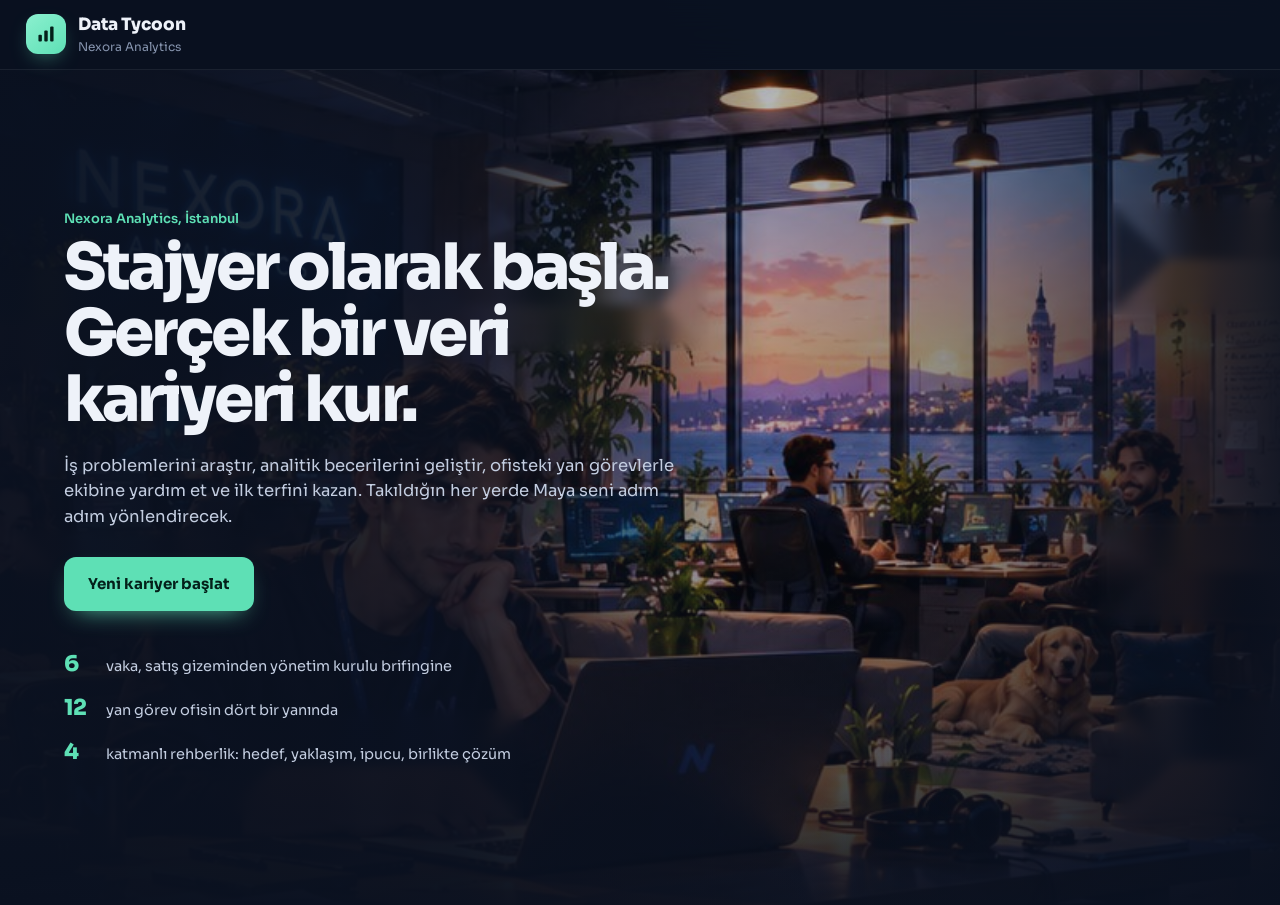
==== data-tycoon-tek-dosya.html @ f62ba239 "DATA TYCOON v2.9 - full career, Buse and gameplay polish" ====
<!DOCTYPE html>
<html lang="tr">
<head>
<meta charset="UTF-8">
<meta name="viewport" content="width=device-width, initial-scale=1, viewport-fit=cover">
<title>Data Tycoon: Nexora Analytics</title>
<meta name="description" content="Veri bilimi kariyer simülasyonu: stajyer olarak başla, vakaları çöz, terfi kazan.">
<link rel="preconnect" href="https://fonts.googleapis.com">
<link rel="preconnect" href="https://fonts.gstatic.com" crossorigin>
<link href="https://fonts.googleapis.com/css2?family=Sora:wght@400;500;600;700;800&family=JetBrains+Mono:wght@400;600&display=swap" rel="stylesheet">
<style>
/* =====================================================================
   DATA TYCOON 2.0 — stiller
   Gece ofisi paleti: mürekkep laciverti zemin, veri için nane yeşili,
   yan görevler için kehribar, insanlar ve rehberlik için mor.
   ===================================================================== */
:root {
  --bg: #0A1120;
  --surface: #111B2E;
  --surface-2: #16223A;
  --surface-3: #21304E;
  --line: rgba(255, 255, 255, .07);
  --line-2: rgba(255, 255, 255, .13);
  --text: #EEF2F9;
  --text-2: #C3CDE0;
  --muted: #8896B0;
  --mint: #5EE0B5;
  --mint-ink: #04201A;
  --amber: #FFB547;
  --amber-ink: #2A1B00;
  --violet: #A08BFF;
  --coral: #FF7A70;
  --blue: #4DA3FF;
  --bar-prev: #3A4B6E;
  --bar-now: var(--mint);
  --radius: 16px;
  --ease: cubic-bezier(.2, .8, .2, 1);
  --font: "Sora", ui-sans-serif, system-ui, -apple-system, "Segoe UI", sans-serif;
  --mono: "JetBrains Mono", ui-monospace, "SFMono-Regular", Menlo, Consolas, monospace;
  box-sizing: border-box;
  padding-top: env(safe-area-inset-top, 0px);
  padding-bottom: env(safe-area-inset-bottom, 0px);
}
*, *::before, *::after { box-sizing: inherit; }
html { min-height: 100%; scroll-padding-top: calc(84px + env(safe-area-inset-top, 0px)); }
body {
  margin: 0; min-height: 100vh; font-family: var(--font); font-size: 15px; line-height: 1.55; color: var(--text);
  background: radial-gradient(1000px 600px at 85% -10%, rgba(94, 224, 181, .07), transparent 60%),
              radial-gradient(800px 600px at 0% 100%, rgba(160, 139, 255, .07), transparent 60%), var(--bg);
  -webkit-font-smoothing: antialiased;
}
button { font: inherit; color: inherit; cursor: pointer; }
[hidden] { display: none !important; }
:focus-visible { outline: 2px solid var(--mint); outline-offset: 3px; border-radius: 8px; }
h2, h3 { letter-spacing: -.02em; }
img, svg { max-width: 100%; }
.muted { color: var(--muted); }
.small { font-size: 12.5px; }
.negative { color: var(--coral); }
.positive { color: var(--mint); }
.ico { width: 18px; height: 18px; flex: none; fill: none; stroke: currentColor; stroke-width: 1.8; stroke-linecap: round; stroke-linejoin: round; }

/* ---------- üst bar ---------- */
.topbar { position: sticky; top: 0; z-index: 40; display: flex; align-items: center; justify-content: space-between; gap: 24px; padding: 12px 26px; border-bottom: 1px solid var(--line); background: rgba(10, 17, 32, .86); backdrop-filter: blur(16px); }
.brand { display: flex; align-items: center; gap: 12px; }
.brand-mark { width: 40px; height: 40px; border-radius: 12px; display: grid; place-items: center; background: linear-gradient(140deg, #8BF0CF, var(--mint)); box-shadow: 0 8px 22px -10px rgba(94, 224, 181, .8); }
.brand-mark svg { width: 22px; height: 22px; fill: var(--mint-ink); }
.brand-mark rect { animation: barBreath 3.2s ease-in-out infinite; transform-box: fill-box; transform-origin: bottom; }
.brand-mark rect:nth-child(2) { animation-delay: .25s; } .brand-mark rect:nth-child(3) { animation-delay: .5s; }
@keyframes barBreath { 0%, 100% { transform: scaleY(1); } 50% { transform: scaleY(.82); } }
.brand h1 { margin: 0; font-size: 17px; font-weight: 800; }
.brand p { margin: 0; font-size: 12px; color: var(--muted); }
.career-status { display: flex; align-items: center; gap: 26px; }
.status-block { display: flex; flex-direction: column; gap: 1px; }
.status-label { font-size: 11.5px; color: var(--muted); }
.status-label b { color: var(--text); }
.status-block strong { font-size: 14px; font-weight: 600; white-space: nowrap; }
.xp-row { display: flex; align-items: center; gap: 10px; }
.xp-bar { width: 140px; height: 8px; border-radius: 99px; background: var(--surface-3); overflow: hidden; }
.xp-fill { height: 100%; border-radius: inherit; background: linear-gradient(90deg, var(--mint), #B8F5E0); transition: width .9s var(--ease); position: relative; }
.xp-fill::after { content: ""; position: absolute; inset: 0; background: linear-gradient(90deg, transparent, rgba(255, 255, 255, .55), transparent); transform: translateX(-100%); animation: sheen 3.5s ease-in-out infinite; }
@keyframes sheen { 60%, 100% { transform: translateX(100%); } }
#xpText { font-size: 12px; color: var(--muted); font-variant-numeric: tabular-nums; white-space: nowrap; }
.me { display: flex; align-items: center; gap: 8px; font-weight: 600; font-size: 14px; }
.save-state { display: inline-flex; align-items: center; gap: 6px; font-size: 12px; color: var(--mint); opacity: 0; transform: translateY(-4px); transition: opacity .3s, transform .3s; }
.save-state svg { width: 14px; height: 14px; fill: none; stroke: currentColor; stroke-width: 2.4; }
.save-state.show { opacity: 1; transform: none; }
body.prestart .career-status { display: none; }
body.prestart .sidebar { display: none; }

/* ---------- yerleşim ---------- */
.game-layout { display: grid; grid-template-columns: 214px minmax(0, 1fr) 300px; min-height: calc(100vh - 65px); }
.sidebar { position: sticky; top: 65px; align-self: start; height: calc(100vh - 65px); display: flex; flex-direction: column; gap: 3px; padding: 20px 14px; border-right: 1px solid var(--line); }
.nav-item { position: relative; display: flex; align-items: center; gap: 12px; width: 100%; padding: 11px 12px; border: 0; border-radius: 11px; background: transparent; color: var(--muted); text-align: left; font-weight: 500; transition: color .15s, background .15s; }
.nav-item svg { width: 20px; height: 20px; fill: none; stroke: currentColor; stroke-width: 1.8; stroke-linecap: round; stroke-linejoin: round; flex: none; }
.nav-item:hover:not(:disabled) { color: var(--text); background: rgba(255, 255, 255, .04); }
.nav-item.active { color: var(--mint); background: rgba(94, 224, 181, .09); }
.nav-item.active::before { content: ""; position: absolute; left: -14px; top: 22%; width: 3px; height: 56%; border-radius: 0 3px 3px 0; background: var(--mint); }
.nav-item:disabled { opacity: .35; cursor: default; }
.nav-settings { margin-top: 12px; }
.nav-badge { margin-left: auto; min-width: 20px; height: 20px; padding: 0 6px; border-radius: 99px; background: var(--mint); color: var(--mint-ink); font-style: normal; font-size: 11px; font-weight: 700; display: grid; place-items: center; }
.nav-badge.amber { background: var(--amber); color: var(--amber-ink); }
.sidebar-foot { margin-top: auto; padding: 14px 12px 0; border-top: 1px solid var(--line); }
.sidebar-foot span { display: block; font-size: 12.5px; color: var(--text-2); }
.sidebar-foot small { font-size: 11px; color: var(--muted); }

.workspace { min-width: 0; padding: 28px 32px 60px; outline: none; }
.screen { max-width: 1200px; animation: screenIn .45s var(--ease); }
@keyframes screenIn { from { opacity: 0; transform: translateY(10px); } to { opacity: 1; transform: none; } }
.right-panel { position: sticky; top: 65px; align-self: start; max-height: calc(100vh - 65px); overflow-y: auto; padding: 20px 18px; border-left: 1px solid var(--line); display: grid; gap: 14px; }
body.prestart .right-panel { display: none; }
body.prestart .game-layout { grid-template-columns: 1fr; }
body[data-screen="firstday"] .workspace, body[data-screen="welcome"] .workspace { padding: 0; }
body[data-screen="welcome"] .screen, body[data-screen="firstday"] .screen { max-width: none; }
body[data-screen="firstday"] .sidebar, body[data-screen="firstday"] .topbar { display: none; }
body[data-screen="firstday"] .game-layout { grid-template-columns: 1fr; }

/* ---------- ortak atomlar ---------- */
.eyebrow { display: inline-block; margin-bottom: 6px; font-size: 13px; font-weight: 600; color: var(--mint); }
.eyebrow.amber { color: var(--amber); }
.page-heading { display: flex; align-items: flex-end; justify-content: space-between; gap: 20px; margin-bottom: 22px; flex-wrap: wrap; }
.page-heading h2 { margin: 0; font-size: clamp(28px, 3.2vw, 40px); line-height: 1.1; font-weight: 800; }
.page-heading p { margin: 8px 0 0; color: var(--muted); max-width: 640px; }
.pill { padding: 7px 12px; border-radius: 99px; border: 1px solid var(--line-2); font-size: 12.5px; color: var(--muted); white-space: nowrap; }
.card { padding: 20px; border: 1px solid var(--line); border-radius: var(--radius); background: var(--surface); }
.card h3 { margin: 0 0 8px; font-size: 18px; }
.primary-button, .ghost-button, .danger-button {
  display: inline-flex; align-items: center; justify-content: center; gap: 10px; padding: 12px 18px; border-radius: 12px; font-weight: 700; font-size: 14px;
  transition: transform .15s var(--ease), box-shadow .15s, background .15s, border-color .15s, color .15s;
}
.primary-button { border: 0; background: var(--mint); color: var(--mint-ink); box-shadow: 0 10px 24px -12px rgba(94, 224, 181, .9); position: relative; overflow: hidden; }
.primary-button::after { content: ""; position: absolute; inset: 0; background: linear-gradient(110deg, transparent 30%, rgba(255, 255, 255, .45) 50%, transparent 70%); transform: translateX(-120%); transition: transform .6s; }
.primary-button:hover:not(:disabled)::after { transform: translateX(120%); }
.primary-button:hover:not(:disabled) { transform: translateY(-2px); box-shadow: 0 14px 28px -12px rgba(94, 224, 181, 1); }
.primary-button:active:not(:disabled) { transform: translateY(1px); }
.primary-button:disabled { opacity: .4; cursor: not-allowed; box-shadow: none; }
.primary-button .ico { stroke-width: 2.2; }
.primary-button.big, .ghost-button.big { padding: 15px 24px; font-size: 15px; }
.primary-button.small, .ghost-button.small { padding: 9px 13px; font-size: 13px; }
.primary-button.wide { width: 100%; margin-top: 14px; }
.ghost-button { border: 1px solid var(--line-2); background: transparent; color: var(--text); }
.ghost-button:hover:not(:disabled) { border-color: var(--mint); color: var(--mint); }
.ghost-button:disabled { opacity: .4; cursor: not-allowed; }
.danger-button { border: 1px solid rgba(255, 122, 112, .5); background: rgba(255, 122, 112, .08); color: var(--coral); }
.danger-button:hover { background: rgba(255, 122, 112, .16); }
.link-button { border: 0; background: none; color: var(--muted); font-size: 12.5px; padding: 4px 0; text-decoration: underline; text-underline-offset: 3px; }
.link-button:hover { color: var(--text); }
.case-tags { display: flex; flex-wrap: wrap; gap: 6px; margin: 12px 0; }
.case-tags span { padding: 4px 10px; border-radius: 99px; background: var(--surface-3); font-size: 12px; color: var(--text-2); }
.case-tags span.needed { background: rgba(255, 181, 71, .14); color: var(--amber); }
.xp-tag { background: rgba(94, 224, 181, .12) !important; color: var(--mint) !important; font-size: 12px; padding: 4px 10px; border-radius: 99px; white-space: nowrap; }
.mini-bar { position: relative; height: 6px; border-radius: 99px; background: var(--surface-3); }
.mini-bar.big { height: 8px; margin: 10px 0 6px; }
.mini-bar i { display: block; height: 100%; border-radius: inherit; background: var(--mint); transition: width .8s var(--ease); }
.mini-bar b { position: absolute; top: -3px; width: 2px; height: 12px; background: var(--text); opacity: .5; border-radius: 1px; }
.learn-line { display: flex; align-items: center; gap: 8px; font-size: 13.5px; color: var(--text-2); margin: 10px 0; }
.learn-line .ico { color: var(--violet); }
.learn-line i { color: var(--muted); }

/* ---------- açılış ---------- */
.launch { position: relative; min-height: calc(100vh - 65px); display: flex; align-items: center; padding: 60px clamp(24px, 5vw, 72px); overflow: hidden; }
.launch-bg { position: absolute; inset: 0; z-index: 0; }
.launch-bg img { width: 100%; height: 100%; object-fit: cover; object-position: 70% 40%; animation: kenburns 30s ease-in-out infinite alternate; }
.launch-bg::after { content: ""; position: absolute; inset: 0; background: linear-gradient(90deg, rgba(10, 17, 32, .97) 0%, rgba(10, 17, 32, .88) 36%, rgba(10, 17, 32, .3) 60%, rgba(10, 17, 32, .5) 78%, rgba(10, 17, 32, .94) 100%), linear-gradient(0deg, rgba(10, 17, 32, .9), transparent 40%); }
@keyframes kenburns { from { transform: scale(1.02) translate(0, 0); } to { transform: scale(1.1) translate(-1.5%, -1%); } }
.launch-copy { position: relative; z-index: 1; max-width: 620px; }
.launch-copy > * { animation: rise .8s var(--ease) both; }
.launch-copy > :nth-child(2) { animation-delay: .1s; } .launch-copy > :nth-child(3) { animation-delay: .2s; } .launch-copy > :nth-child(4) { animation-delay: .3s; } .launch-copy > :nth-child(5) { animation-delay: .4s; } .launch-copy > :nth-child(6) { animation-delay: .5s; }
@keyframes rise { from { opacity: 0; transform: translateY(18px); } to { opacity: 1; transform: none; } }
.launch h2 { margin: 0; font-size: clamp(38px, 5vw, 64px); line-height: 1.03; font-weight: 800; letter-spacing: -.045em; }
.launch-copy > p { color: var(--text-2); font-size: 16.5px; margin: 20px 0 28px; }
.launch-actions { display: flex; flex-wrap: wrap; gap: 12px; }
.save-line { display: flex; align-items: center; gap: 8px; color: var(--muted); font-size: 13px; margin: 14px 0 0; }
.save-line .ico { width: 16px; height: 16px; color: var(--mint); }
.launch-facts { list-style: none; padding: 0; margin: 36px 0 0; display: grid; gap: 10px; }
.launch-facts li { display: flex; align-items: baseline; gap: 12px; color: var(--text-2); font-size: 14.5px; }
.launch-facts b { font-size: 22px; color: var(--mint); min-width: 30px; font-weight: 800; }

/* ---------- profil ---------- */
.onboard { display: grid; grid-template-columns: minmax(0, 1.2fr) minmax(260px, .8fr); gap: 40px; align-items: center; max-width: 1000px; margin: 40px auto; padding: 0 20px; }
.onboard-card { padding: 30px; border-radius: 22px; border: 1px solid var(--line-2); background: var(--surface); animation: rise .6s var(--ease); }
.onboard-card h2 { margin: 0 0 6px; font-size: 32px; font-weight: 800; }
.field-label { display: block; margin: 20px 0 8px; font-size: 13px; font-weight: 600; color: var(--text-2); }
.text-input { width: 100%; padding: 13px 14px; border-radius: 12px; border: 1px solid var(--line-2); background: var(--surface-2); color: var(--text); font: inherit; font-size: 16px; transition: border-color .15s, box-shadow .15s; }
.text-input:focus { outline: none; border-color: var(--mint); box-shadow: 0 0 0 4px rgba(94, 224, 181, .15); }
.text-input.input-error { border-color: var(--coral); animation: shake .4s; }
.avatar-picker { display: flex; flex-wrap: wrap; gap: 10px; }
.avatar-choice { padding: 4px; border-radius: 50%; border: 2px solid transparent; background: var(--surface-2); transition: transform .15s var(--ease), border-color .15s; }
.avatar-choice:hover { transform: translateY(-3px); }
.avatar-choice.selected { border-color: var(--mint); box-shadow: 0 0 0 4px rgba(94, 224, 181, .16); }
.avatar-picker.small .avatar-choice { padding: 2px; }
.check-row { display: flex; align-items: flex-start; gap: 12px; margin-top: 20px; padding: 14px; border-radius: 12px; background: var(--surface-2); cursor: pointer; }
.check-row input { width: 18px; height: 18px; margin-top: 2px; accent-color: var(--mint); }
.check-row b { display: block; font-size: 14px; }
.check-row small { color: var(--muted); font-size: 12.5px; }
.onboard-actions { display: flex; justify-content: space-between; gap: 10px; margin-top: 24px; }
.onboard-badge { display: grid; place-items: center; perspective: 900px; }
.badge-card { width: 230px; padding: 22px 20px 26px; border-radius: 18px; text-align: center; background: linear-gradient(160deg, #1B2A47, #111B2E); border: 1px solid var(--line-2); box-shadow: 0 30px 60px -30px rgba(0, 0, 0, .9); animation: badgeSwing 6s ease-in-out infinite; transform-origin: 50% -30px; position: relative; }
.badge-card::before { content: ""; position: absolute; top: -40px; left: 50%; width: 2px; height: 40px; background: var(--blue); }
@keyframes badgeSwing { 0%, 100% { transform: rotate(-2deg); } 50% { transform: rotate(2deg); } }
.badge-top { font-weight: 800; letter-spacing: .14em; font-size: 14px; color: var(--blue); margin-bottom: 14px; }
.badge-top small { display: block; font-size: 9px; letter-spacing: .3em; color: var(--muted); }
.badge-card strong { display: block; margin-top: 12px; font-size: 18px; }
.badge-card > span { font-size: 12.5px; color: var(--mint); }
.badge-chip { display: block; width: 34px; height: 26px; margin: 16px auto 0; border-radius: 5px; background: linear-gradient(135deg, #E8C36A, #B88A2E); }

/* ---------- ilk gün sinematiği ---------- */
.cine { position: relative; height: 100vh; min-height: 560px; overflow: hidden; background: #060B15; }
.cine-sky { position: absolute; inset: 0 0 45% 0; background: linear-gradient(#0B1530, #1C2350 60%, #3A2F5C); }
.cine-sky::after { content: ""; position: absolute; left: 0; right: 0; bottom: 0; height: 40%; background: repeating-linear-gradient(90deg, #0E1631 0 38px, #121C3B 38px 70px, #0B1229 70px 96px); clip-path: polygon(0 70%, 5% 70%, 5% 40%, 9% 40%, 9% 55%, 14% 55%, 14% 20%, 18% 20%, 18% 50%, 24% 50%, 24% 35%, 29% 35%, 29% 60%, 35% 60%, 35% 10%, 38% 10%, 38% 45%, 45% 45%, 45% 30%, 50% 30%, 50% 55%, 57% 55%, 57% 25%, 61% 25%, 61% 50%, 67% 50%, 67% 15%, 71% 15%, 71% 40%, 78% 40%, 78% 60%, 83% 60%, 83% 30%, 88% 30%, 88% 50%, 94% 50%, 94% 35%, 100% 35%, 100% 100%, 0 100%); }
.cine-lobby { position: absolute; inset: 0; }
.lobby-sign { position: absolute; top: 7%; left: 50%; transform: translateX(-50%); font-weight: 800; font-size: 28px; letter-spacing: .3em; color: #9FD8FF; text-shadow: 0 0 22px rgba(77, 163, 255, .8); animation: neon 4s infinite; white-space: nowrap; }
.lobby-sign small { display: block; text-align: center; font-size: 10px; letter-spacing: .6em; color: var(--muted); text-shadow: none; }
@keyframes neon { 0%, 18%, 22%, 100% { opacity: 1; } 20% { opacity: .55; } }
.lobby-floor { position: absolute; left: 0; right: 0; bottom: 0; height: 30%; background: linear-gradient(#1A2236, #0A0F1C); }
.lobby-floor::before { content: ""; position: absolute; inset: 0; background: repeating-linear-gradient(90deg, transparent 0 120px, rgba(255, 255, 255, .03) 120px 122px); }
.elevator { position: absolute; left: 50%; bottom: 30%; transform: translateX(-50%); width: min(340px, 64vw); z-index: 2; }
.el-display { width: 96px; margin: 0 auto 10px; padding: 6px 0; border-radius: 6px; background: #02060D; border: 1px solid #2C3A52; display: flex; align-items: center; justify-content: center; gap: 10px; color: var(--mint); font-family: var(--mono); }
.el-display b { font-size: 22px; min-width: 18px; text-align: center; }
.el-arrow { font-size: 10px; opacity: .3; }
.riding .el-arrow { opacity: 1; animation: blink .6s infinite; }
@keyframes blink { 50% { opacity: .2; } }
.el-frame { position: relative; height: min(400px, 46vh); border: 10px solid #2A3648; border-bottom: 0; border-radius: 6px 6px 0 0; overflow: hidden; background: #0C1320; box-shadow: 0 40px 90px -20px #000, inset 0 0 0 1px #3D4C63; }
.el-inside { position: absolute; inset: 0; background-size: cover; background-position: 40% 40%; transform: scale(1.3); filter: brightness(.65) blur(1px); transition: transform 1.6s var(--ease), filter 1.6s; }
.el-door { position: absolute; top: 0; bottom: 0; width: 50%; background: linear-gradient(90deg, #3B4A60, #232E40 60%, #344358); transition: transform 1.3s cubic-bezier(.7, 0, .3, 1); z-index: 2; }
.el-door::after { content: ""; position: absolute; top: 0; bottom: 0; width: 1px; background: rgba(255, 255, 255, .15); }
.el-door.left { left: 0; } .el-door.left::after { right: 0; }
.el-door.right { right: 0; } .el-door.right::after { left: 0; }
.arrived .el-door.left { transform: translateX(-100%); }
.arrived .el-door.right { transform: translateX(100%); }
.arrived .el-inside { transform: scale(1.08); filter: brightness(1) blur(0); }
.riding .elevator { animation: rumble .3s linear infinite; }
.arrived .elevator { animation: none; }
@keyframes rumble { 50% { transform: translateX(-50%) translateY(-1px); } }
.enter .elevator { transition: transform 1s cubic-bezier(.6, 0, .4, 1), opacity 1s; transform: translateX(-50%) scale(3.2); opacity: 0; }
.enter .cine-caption, .enter .reader, .enter .cine-badge, .enter .lobby-sign { opacity: 0; transition: opacity .5s; }
.reader { position: absolute; bottom: 42%; left: calc(50% + min(200px, 36vw)); width: 40px; height: 64px; border-radius: 8px; background: #1C2638; border: 1px solid #34435C; z-index: 2; }
.reader-light { position: absolute; top: 10px; left: 50%; width: 10px; height: 10px; border-radius: 50%; transform: translateX(-50%); background: var(--coral); box-shadow: 0 0 12px var(--coral); }
.swipe .reader-light { background: var(--mint); box-shadow: 0 0 16px var(--mint); transition: background .2s .5s, box-shadow .2s .5s; }
.reader-slot { position: absolute; bottom: 12px; left: 8px; right: 8px; height: 4px; border-radius: 2px; background: #05080F; }
.cine-badge { position: absolute; bottom: 34%; left: calc(50% + min(260px, 42vw)); display: flex; align-items: center; gap: 10px; padding: 10px 14px 10px 10px; border-radius: 12px; background: #F4F6FB; color: #0E1628; z-index: 3; box-shadow: 0 16px 30px -12px #000; transition: transform .9s var(--ease); white-space: nowrap; }
.cine-badge b { display: block; font-size: 14px; } .cine-badge small { font-size: 11px; color: #5A6680; }
.swipe .cine-badge { transform: translate(calc(-1 * min(66px, 9vw)), -46px) rotate(-8deg) scale(.86); }
.riding .cine-badge { transform: translate(0, 40px) scale(.8); opacity: .0; transition: transform .6s, opacity .6s; }
.cine-caption { position: absolute; z-index: 4; left: 0; right: 0; margin: 0 auto; bottom: 5%; width: min(680px, 92vw); padding: 22px 24px; border-radius: 18px; border: 1px solid var(--line-2); background: rgba(8, 14, 26, .88); backdrop-filter: blur(14px); animation: rise .8s var(--ease) .2s both; }
.cine-caption h2 { margin: 2px 0 6px; font-size: clamp(22px, 3vw, 30px); font-weight: 800; }
.cine-caption p { margin: 0 0 14px; color: var(--text-2); }
.cine-actions { display: flex; align-items: center; gap: 16px; flex-wrap: wrap; transition: opacity .4s; }
.swipe .cine-actions { opacity: 0; pointer-events: none; }

/* ---------- ilk mesaj ---------- */
.inbox-screen { max-width: 700px; }
.inbox-screen h2 { margin: 0 0 22px; font-size: clamp(30px, 3.4vw, 42px); font-weight: 800; }
.letter { padding: 26px; border-radius: 20px; border: 1px solid var(--line); background: var(--surface); }
.letter .speaker { margin-bottom: 16px; }
.letter .bubble { animation: bubbleIn .5s var(--ease) both; animation-delay: calc(.3s + var(--i, 0) * .45s); }
.letter .primary-button { margin-top: 10px; animation: rise .6s var(--ease) 1.6s both; }
.speaker { display: flex; align-items: center; gap: 12px; }
.speaker strong { display: block; font-size: 15px; }
.speaker span { font-size: 12.5px; color: var(--muted); }
.avatar { flex: none; border-radius: 50%; }

/* ---------- ofis ---------- */
.office-head { display: flex; align-items: flex-end; justify-content: space-between; gap: 16px; margin-bottom: 16px; flex-wrap: wrap; }
.office-head h2 { margin: 0; font-size: clamp(28px, 3vw, 38px); font-weight: 800; }
.live-chips { display: flex; gap: 8px; flex-wrap: wrap; }
.live-chips span { padding: 6px 12px; border-radius: 99px; border: 1px solid var(--line-2); font-size: 12.5px; color: var(--text-2); }
.live-chips .amber { color: var(--amber); border-color: rgba(255, 181, 71, .4); }
.live-chips .live { display: inline-flex; align-items: center; gap: 7px; color: var(--mint); border-color: rgba(94, 224, 181, .35); }
.live i { width: 8px; height: 8px; border-radius: 50%; background: var(--mint); box-shadow: 0 0 0 0 rgba(94, 224, 181, .7); animation: ping 2s infinite; }
@keyframes ping { 70% { box-shadow: 0 0 0 8px rgba(94, 224, 181, 0); } 100% { box-shadow: 0 0 0 0 rgba(94, 224, 181, 0); } }

.stage-card { border-radius: 22px; overflow: hidden; border: 1px solid var(--line-2); background: #0B1222; box-shadow: 0 40px 70px -45px rgba(0, 0, 0, 1); }
.office-scroll { overflow-x: auto; overflow-y: hidden; scrollbar-width: thin; }
.office-stage { position: relative; aspect-ratio: 1076 / 523; min-width: 720px; overflow: hidden; container-type: inline-size; }
.office-kb { position: absolute; inset: 0; animation: kbSlow 40s ease-in-out infinite alternate; transform-origin: 40% 60%; }
@keyframes kbSlow { from { transform: scale(1); } to { transform: scale(1.035) translate(-.6%, -.4%); } }
.office-img { position: absolute; inset: 0; width: 100%; height: 100%; object-fit: cover; user-select: none; }
.ambient { position: absolute; inset: 0; pointer-events: none; }
.ambient .lamp { position: absolute; width: 9%; aspect-ratio: 1; transform: translate(-50%, -30%); border-radius: 50%; background: radial-gradient(circle, rgba(255, 214, 140, .38), transparent 65%); mix-blend-mode: screen; animation: lamp 5s ease-in-out infinite; animation-delay: var(--d); }
@keyframes lamp { 0%, 100% { opacity: .55; } 50% { opacity: 1; } }
.ambient .neon { position: absolute; left: 21%; top: 9%; width: 18%; height: 17%; border-radius: 30%; background: radial-gradient(ellipse, rgba(110, 190, 255, .35), transparent 70%); mix-blend-mode: screen; animation: neonGlow 6s infinite; }
@keyframes neonGlow { 0%, 100% { opacity: .7; } 47% { opacity: .7; } 48% { opacity: .2; } 50% { opacity: .9; } 52% { opacity: .4; } 54% { opacity: .85; } }
.ambient .water { position: absolute; left: 56%; top: 44%; width: 27%; height: 4%; background: linear-gradient(90deg, transparent, rgba(255, 220, 170, .5), transparent); background-size: 40% 100%; background-repeat: no-repeat; mix-blend-mode: screen; animation: shimmer 7s linear infinite; opacity: .6; }
@keyframes shimmer { from { background-position: -40% 0; } to { background-position: 140% 0; } }
.ambient .mote { position: absolute; bottom: 8%; width: 3px; height: 3px; border-radius: 50%; background: rgba(255, 230, 180, .8); box-shadow: 0 0 6px rgba(255, 220, 160, .9); opacity: 0; animation: mote 12s linear infinite; animation-delay: var(--d); }
@keyframes mote { 0% { opacity: 0; transform: translate(0, 0); } 15% { opacity: .9; } 85% { opacity: .6; } 100% { opacity: 0; transform: translate(var(--x), -260px); } }

.hotspot {
  position: absolute; display: flex; align-items: center; gap: .9cqw; padding: 0 1.1cqw; border-radius: .9cqw; text-align: left;
  border: 1px solid rgba(255, 255, 255, .18); background: rgba(9, 15, 30, .93); backdrop-filter: blur(6px); color: var(--text);
  box-shadow: 0 1cqw 2.4cqw -1cqw rgba(0, 0, 0, .9); transition: transform .25s var(--ease), border-color .2s, box-shadow .25s;
  animation: spotIn .6s var(--ease) both;
}
.hotspot:nth-of-type(2) { animation-delay: .06s; } .hotspot:nth-of-type(3) { animation-delay: .12s; } .hotspot:nth-of-type(4) { animation-delay: .18s; } .hotspot:nth-of-type(5) { animation-delay: .24s; } .hotspot:nth-of-type(6) { animation-delay: .3s; } .hotspot:nth-of-type(7) { animation-delay: .36s; }
@keyframes spotIn { from { opacity: 0; transform: translateY(8px) scale(.96); } to { opacity: 1; transform: none; } }
.hotspot:hover, .hotspot:focus-visible { transform: translateY(-3px) scale(1.04); border-color: var(--mint); box-shadow: 0 0 0 .35cqw rgba(94, 224, 181, .2), 0 1.4cqw 3cqw -1cqw rgba(0, 0, 0, .9); z-index: 3; }
.hs-icon { flex: none; width: 3.2cqw; height: 3.2cqw; border-radius: .8cqw; display: grid; place-items: center; background: rgba(160, 139, 255, .2); color: #C9BCFF; }
.hs-icon .ico { width: 62%; height: 62%; }
.hs-text { min-width: 0; line-height: 1.2; }
.hs-text b { display: block; font-size: 1.28cqw; font-weight: 700; white-space: nowrap; }
.hs-text small { display: block; font-size: 1.08cqw; color: var(--text-2); white-space: nowrap; overflow: hidden; text-overflow: ellipsis; }
.hs-quest { border-color: rgba(255, 181, 71, .65); }
.hs-quest .hs-icon { background: rgba(255, 181, 71, .2); color: var(--amber); }
.hs-quest .hs-text small { color: var(--amber); }
.hs-case { border-color: rgba(94, 224, 181, .65); }
.hs-case .hs-icon { background: rgba(94, 224, 181, .2); color: var(--mint); }
.hs-case .hs-text small { color: var(--mint); }
.hs-talk { border-color: rgba(160, 139, 255, .7); }
.hs-locked { opacity: .78; }
.hs-badge { position: absolute; top: -1.1cqw; right: -1.1cqw; width: 2.4cqw; height: 2.4cqw; border-radius: 50%; display: grid; place-items: center; font-style: normal; font-weight: 800; font-size: 1.5cqw; background: var(--amber); color: var(--amber-ink); box-shadow: 0 0 0 0 rgba(255, 181, 71, .7); animation: badgePulse 1.8s infinite; }
.hs-badge.case { background: var(--mint); color: var(--mint-ink); box-shadow: 0 0 0 0 rgba(94, 224, 181, .7); }
.hs-badge.talk { background: var(--violet); color: #fff; }
@keyframes badgePulse { 0% { box-shadow: 0 0 0 0 rgba(255, 181, 71, .65); transform: scale(1); } 50% { transform: scale(1.12); } 70% { box-shadow: 0 0 0 1.4cqw rgba(255, 181, 71, 0); } 100% { box-shadow: 0 0 0 0 rgba(255, 181, 71, 0); transform: scale(1); } }
.stage-legend { display: flex; flex-wrap: wrap; gap: 8px 18px; padding: 11px 16px; border-top: 1px solid var(--line); font-size: 12.5px; color: var(--text-2); background: var(--surface); }
.stage-legend span { display: inline-flex; align-items: center; gap: 7px; }
.lg { width: 18px; height: 18px; border-radius: 50%; display: grid; place-items: center; font-style: normal; font-weight: 800; font-size: 12px; }
.lg-quest { background: var(--amber); color: var(--amber-ink); } .lg-case { background: var(--mint); color: var(--mint-ink); } .lg-talk { background: var(--violet); color: #fff; }

.office-grid { display: grid; grid-template-columns: minmax(0, 1.1fr) minmax(0, 1fr); gap: 16px; margin-top: 16px; }
.assignment { background: linear-gradient(160deg, rgba(94, 224, 181, .1), transparent 55%), var(--surface); }
.assign-top { display: flex; align-items: center; justify-content: space-between; }
.assignment h3 { margin: 2px 0 6px; font-size: 26px; font-weight: 800; }
.assignment > p { color: var(--text-2); margin: 0; }
.case-num { font-family: var(--mono); font-size: 12px; color: var(--muted); padding: 4px 9px; border: 1px solid var(--line-2); border-radius: 8px; white-space: nowrap; }
.case-num.locked { color: var(--amber); border-color: rgba(255, 181, 71, .4); font-family: var(--font); }
.todo { list-style: none; margin: 0; padding: 0; display: grid; gap: 6px; }
.todo button { display: flex; align-items: center; gap: 12px; width: 100%; padding: 10px 12px; border: 1px solid var(--line); border-radius: 12px; background: var(--surface-2); text-align: left; transition: border-color .15s, transform .15s; }
.todo button:not(:disabled):hover { border-color: var(--mint); transform: translateX(3px); }
.todo button:disabled { cursor: default; }
.todo-box { flex: none; width: 22px; height: 22px; border-radius: 6px; border: 2px solid var(--line-2); display: grid; place-items: center; font-weight: 800; font-size: 12px; }
.todo-box .ico { width: 14px; height: 14px; stroke-width: 3; }
.todo li.quest .todo-box { border-color: var(--amber); color: var(--amber); }
.todo li.done .todo-box { background: var(--mint); border-color: var(--mint); color: var(--mint-ink); }
.todo li.done .todo-text { color: var(--muted); text-decoration: line-through; }
.todo-text { flex: 1; font-size: 14px; }
.todo-text small { display: block; color: var(--muted); font-size: 12px; }
.todo b { font-size: 12.5px; color: var(--mint); white-space: nowrap; }
.feed { margin-top: 16px; }
.feed ul { list-style: none; margin: 0; padding: 0; display: grid; gap: 8px; }
.feed li { display: grid; grid-template-columns: 60px 1fr; gap: 10px; color: var(--text-2); font-size: 14px; }
.feed li span { color: var(--muted); font-size: 12.5px; }
.req-list { display: grid; gap: 10px; margin: 14px 0 6px; }
.req-row { display: grid; grid-template-columns: 140px 1fr 62px; align-items: center; gap: 12px; font-size: 13.5px; }
.req-bar { height: 8px; border-radius: 99px; background: var(--surface-3); overflow: hidden; }
.req-bar i { display: block; height: 100%; border-radius: inherit; animation: fillIn 1s var(--ease) both; transform-origin: left; }
@keyframes fillIn { from { transform: scaleX(0); } to { transform: scaleX(1); } }
.req-row b { text-align: right; font-weight: 600; color: var(--muted); font-variant-numeric: tabular-nums; }
.req-row b.met { color: var(--mint); }

/* ---------- yan görevler ---------- */
.gap-card { display: grid; grid-template-columns: minmax(0, .8fr) minmax(0, 1.2fr); gap: 20px; align-items: center; margin-bottom: 20px; border-color: rgba(255, 181, 71, .3); background: linear-gradient(120deg, rgba(255, 181, 71, .08), transparent 60%), var(--surface); }
.success-banner { display: flex; align-items: center; gap: 10px; padding: 14px 18px; border-radius: 14px; background: rgba(94, 224, 181, .1); color: var(--mint); margin-bottom: 20px; font-weight: 600; }
.section-head { display: flex; align-items: center; gap: 10px; margin: 22px 0 12px; }
.section-head h3 { margin: 0; font-size: 18px; }
.section-head span { padding: 2px 9px; border-radius: 99px; background: var(--surface-3); font-size: 12px; }
.quest-grid { display: grid; grid-template-columns: repeat(auto-fill, minmax(280px, 1fr)); gap: 14px; }
.quest-card { display: flex; flex-direction: column; padding: 18px; border-radius: var(--radius); border: 1px solid var(--line); background: var(--surface); animation: rise .5s var(--ease) both; }
.quest-card.available { border-color: rgba(255, 181, 71, .35); }
.quest-card.locked { opacity: .5; }
.quest-card h3 { margin: 10px 0 6px; font-size: 17px; }
.quest-card p { margin: 0; color: var(--muted); font-size: 13.5px; flex: 1; }
.qc-top { display: flex; justify-content: space-between; align-items: center; }
.qc-where { display: inline-flex; align-items: center; gap: 6px; font-size: 12.5px; color: var(--amber); }
.qc-where .ico { width: 15px; height: 15px; }
.helps { font-size: 12.5px; color: var(--amber); margin-bottom: 8px; }
.qc-foot { margin-top: 6px; }
.done-chip { display: inline-flex; align-items: center; gap: 6px; color: var(--mint); font-size: 13px; font-weight: 600; }
.done-chip .ico { width: 16px; height: 16px; stroke-width: 2.6; }

/* ---------- vaka arşivi ---------- */
.case-path { display: grid; gap: 12px; }
.case-card { display: grid; grid-template-columns: 54px 1fr; gap: 14px; animation: rise .5s var(--ease) both; animation-delay: calc(var(--i, 0) * .06s); }
.cc-rail { position: relative; display: flex; justify-content: center; }
.cc-rail::after { content: ""; position: absolute; top: 46px; bottom: -14px; width: 2px; background: var(--line-2); }
.case-card:last-child .cc-rail::after { display: none; }
.cc-dot { position: relative; z-index: 1; width: 44px; height: 44px; border-radius: 50%; display: grid; place-items: center; font-weight: 800; background: var(--surface-2); border: 2px solid var(--line-2); color: var(--muted); }
.cc-dot .ico { width: 20px; height: 20px; stroke-width: 2.6; }
.case-card.done .cc-dot { background: var(--mint); border-color: var(--mint); color: var(--mint-ink); }
.case-card.available .cc-dot { border-color: var(--mint); color: var(--mint); box-shadow: 0 0 0 6px rgba(94, 224, 181, .12); animation: ping 2.4s infinite; }
.case-card.gated .cc-dot { border-color: var(--amber); color: var(--amber); }
.cc-body { padding: 18px 20px; border-radius: var(--radius); border: 1px solid var(--line); background: var(--surface); }
.case-card.available .cc-body { border-color: rgba(94, 224, 181, .4); }
.case-card.locked .cc-body, .case-card.future .cc-body { opacity: .55; }
.case-card.promo .cc-body { background: linear-gradient(160deg, rgba(160, 139, 255, .12), transparent 60%), var(--surface); }
.case-card.future .cc-body { border-style: dashed; background: transparent; }
.cc-body h3 { margin: 8px 0 4px; font-size: 19px; }
.cc-body > p { margin: 0; color: var(--muted); font-size: 14px; }
.cc-top { display: flex; justify-content: space-between; align-items: center; }
.cc-foot { display: flex; align-items: center; gap: 12px; flex-wrap: wrap; margin-top: 6px; }
.cc-foot > :last-child { margin-left: auto; }
.state { font-size: 12px; font-weight: 600; padding: 4px 10px; border-radius: 99px; }
.state.available { color: var(--mint); background: rgba(94, 224, 181, .12); }
.state.done { color: var(--text); background: var(--surface-3); }
.state.locked { color: var(--muted); background: rgba(255, 255, 255, .04); }
.state.gated { color: var(--amber); background: rgba(255, 181, 71, .12); }
.difficulty { display: flex; gap: 4px; }
.difficulty i { width: 18px; height: 5px; border-radius: 3px; background: var(--surface-3); }
.difficulty i.on { background: var(--amber); }

/* ---------- vaka ekranı ---------- */
.case-head { display: grid; gap: 8px; margin-bottom: 20px; }
.back-link { justify-self: start; border: 0; background: none; color: var(--muted); padding: 0; font-size: 13.5px; }
.back-link:hover { color: var(--mint); }
.case-title h2 { margin: 0; font-size: clamp(28px, 3vw, 38px); font-weight: 800; }
.concept-chip { justify-self: start; display: inline-flex; align-items: center; gap: 8px; padding: 6px 12px; border-radius: 99px; background: rgba(160, 139, 255, .12); color: #D3C9FF; font-size: 13px; }
.concept-chip .ico { width: 16px; height: 16px; }
.stepper { list-style: none; display: flex; gap: 6px; padding: 0; margin: 8px 0 0; flex-wrap: wrap; }
.stepper li { display: flex; align-items: center; gap: 8px; padding: 5px 12px 5px 5px; border-radius: 99px; background: var(--surface); border: 1px solid var(--line); font-size: 12.5px; color: var(--muted); transition: all .3s var(--ease); }
.stepper i { width: 22px; height: 22px; border-radius: 50%; display: grid; place-items: center; font-style: normal; font-size: 11.5px; font-weight: 700; background: var(--surface-3); }
.stepper li.done { color: var(--text); } .stepper li.done i { background: rgba(94, 224, 181, .2); color: var(--mint); }
.stepper li.now { color: var(--text); border-color: var(--mint); box-shadow: 0 0 0 3px rgba(94, 224, 181, .1); } .stepper li.now i { background: var(--mint); color: var(--mint-ink); }

.dialog-step { max-width: 760px; padding: 26px; border-radius: 20px; border: 1px solid var(--line); background: var(--surface); animation: rise .5s var(--ease); }
.bubbles { display: grid; gap: 10px; margin: 18px 0 22px; cursor: default; }
.bubble { margin: 0; padding: 14px 18px; border-radius: 4px 18px 18px 18px; background: var(--surface-2); color: #D5DDEB; font-size: 15.5px; }
.dialog-step .bubble { display: none; }
.dialog-step .bubble.shown { display: block; animation: bubbleIn .45s var(--ease) both; }
body.reduced .dialog-step .bubble { display: block; }
@keyframes bubbleIn { from { opacity: 0; transform: translateY(8px) scale(.98); } to { opacity: 1; transform: none; } }
.typing { display: none; width: 64px; margin: 0; padding: 14px 16px; border-radius: 4px 18px 18px 18px; background: var(--surface-2); }
.typing.on { display: flex; gap: 5px; }
.typing i { width: 7px; height: 7px; border-radius: 50%; background: var(--muted); animation: dot 1s infinite; }
.typing i:nth-child(2) { animation-delay: .15s; } .typing i:nth-child(3) { animation-delay: .3s; }
@keyframes dot { 0%, 60%, 100% { transform: translateY(0); opacity: .5; } 30% { transform: translateY(-4px); opacity: 1; } }
.step-actions { display: flex; gap: 10px; transition: opacity .4s; }
.step-actions.waiting { opacity: .35; }

.step-grid { display: grid; grid-template-columns: minmax(0, 1.3fr) minmax(320px, 1fr); gap: 18px; align-items: start; animation: rise .5s var(--ease); }
.step-grid.solo { grid-template-columns: minmax(0, 760px); }
.step-grid.tagger-grid { grid-template-columns: minmax(0, 1.75fr) minmax(300px, 1fr); }
.stage { display: grid; gap: 12px; min-width: 0; align-content: start; }
.q-panel { position: sticky; top: 84px; padding: 22px; border-radius: 20px; border: 1px solid var(--line); background: var(--surface); }
.q-panel .speaker { margin-bottom: 14px; }
.q-panel h3 { margin: 0 0 6px; font-size: 20px; line-height: 1.3; outline: none; }
.q-panel .sub { margin: 0 0 6px; color: var(--muted); font-size: 14px; }

/* rehberlik */
.guide { display: grid; gap: 8px; margin: 12px 0 4px; }
.goal { display: flex; gap: 10px; padding: 10px 12px; border-radius: 12px; background: rgba(160, 139, 255, .09); border: 1px solid rgba(160, 139, 255, .22); }
.goal .ico { color: var(--violet); margin-top: 2px; }
.goal span { font-size: 11.5px; font-weight: 700; color: var(--violet); }
.goal p { margin: 0; font-size: 13.5px; color: var(--text-2); }
.guide-actions { display: flex; flex-wrap: wrap; gap: 6px; }
.guide-btn { display: inline-flex; align-items: center; gap: 7px; padding: 8px 12px; border-radius: 99px; border: 1px solid var(--line-2); background: var(--surface-2); font-size: 13px; font-weight: 600; color: var(--text-2); transition: border-color .15s, color .15s, transform .15s; }
.guide-btn .ico { width: 16px; height: 16px; }
.guide-btn b { font-weight: 600; color: var(--muted); }
.guide-btn:hover:not(:disabled) { border-color: var(--violet); color: var(--text); transform: translateY(-1px); }
.guide-btn.on { border-color: var(--violet); color: #D3C9FF; }
.guide-btn.hint .ico { color: var(--amber); }
.guide-btn:disabled { opacity: .45; cursor: default; }
.guide-btn.solve { border-color: rgba(160, 139, 255, .6); background: rgba(160, 139, 255, .14); color: #E0D8FF; animation: glow 2s infinite; }
@keyframes glow { 50% { box-shadow: 0 0 0 4px rgba(160, 139, 255, .14); } }
.guide-card { padding: 12px 14px; border-radius: 12px; animation: unfold .4s var(--ease) both; }
@keyframes unfold { from { opacity: 0; transform: translateY(-6px); } to { opacity: 1; transform: none; } }
.guide-card > span { display: flex; align-items: center; gap: 6px; font-size: 12px; font-weight: 700; margin-bottom: 4px; }
.guide-card > span .ico { width: 15px; height: 15px; }
.guide-card > span em { margin-left: auto; font-style: normal; font-weight: 500; color: var(--muted); }
.guide-card p { margin: 0; font-size: 14px; color: var(--text-2); }
.guide-card ul, .guide-card ol { margin: 4px 0 0; padding-left: 18px; display: grid; gap: 4px; font-size: 14px; color: var(--text-2); }
.guide-card.think { background: rgba(77, 163, 255, .08); border: 1px solid rgba(77, 163, 255, .22); }
.guide-card.think > span { color: var(--blue); }
.hint-card { background: rgba(255, 181, 71, .08); border: 1px solid rgba(255, 181, 71, .25); }
.hint-card > span { color: var(--amber); }
.hint-card.fresh { animation: unfold .4s var(--ease) both, hintFlash 1.4s .3s; }
@keyframes hintFlash { 30% { box-shadow: 0 0 0 4px rgba(255, 181, 71, .25); } }
.solve-card { background: rgba(160, 139, 255, .1); border: 1px solid rgba(160, 139, 255, .3); }
.solve-card > span { color: #D3C9FF; }
.solve-card li { animation: rise .45s var(--ease) both; animation-delay: calc(var(--i) * .35s); }
.solve-cta { margin-top: 8px !important; font-weight: 600; color: #E0D8FF !important; }

/* vurgulama */
.stage.has-hl [data-hl]:not(.hl), .stage.has-hl tbody tr:not(.hl) td:not(.hl) { transition: opacity .4s; }
.stage.has-hl .kpi:not(.hl), .stage.has-hl .note-card:not(.hl), .stage.has-hl svg g[data-hl]:not(.hl) { opacity: .4; }
.stage.has-hl tbody tr.hl td { background: rgba(255, 181, 71, .12); }
.stage.has-hl td.hl, .stage.has-hl th.hl { background: rgba(255, 181, 71, .12); color: var(--text); }
.stage.has-hl th.hl { color: var(--amber); }
.kpi.hl, .note-card.hl, .sketches > div.hl, .stage-actions.hl button { box-shadow: 0 0 0 2px var(--amber), 0 0 22px -4px rgba(255, 181, 71, .6); animation: hlPulse 1.8s infinite; }
@keyframes hlPulse { 50% { box-shadow: 0 0 0 2px var(--amber), 0 0 30px 0 rgba(255, 181, 71, .45); } }
g.hl .hl-bg { fill: rgba(255, 181, 71, .12); stroke: rgba(255, 181, 71, .6); stroke-width: 1.5; }
.hl-bg { fill: transparent; transition: fill .3s; }
g[data-hl="eksen"].hl text { fill: var(--amber); font-weight: 700; }

/* seçenekler */
.options { display: grid; gap: 8px; margin-top: 14px; }
.option { position: relative; display: flex; align-items: flex-start; gap: 12px; width: 100%; padding: 12px 14px; border-radius: 12px; border: 1px solid var(--line-2); background: var(--surface-2); text-align: left; font-size: 14.5px; transition: border-color .15s, background .2s, transform .15s var(--ease); }
.option:hover:not(:disabled) { border-color: var(--mint); transform: translateX(3px); }
.opt-key { flex: none; width: 24px; height: 24px; border-radius: 7px; display: grid; place-items: center; font-size: 12px; font-weight: 700; background: var(--surface-3); color: var(--muted); transition: background .2s, color .2s; }
.opt-text { flex: 1; }
.option.wrong { border-color: rgba(255, 122, 112, .45); background: rgba(255, 122, 112, .07); color: #B9A8AD; cursor: default; }
.option.wrong .opt-key { background: var(--coral); color: #2A0D0A; }
.option.correct { border-color: var(--mint); background: rgba(94, 224, 181, .12); animation: correctPop .5s var(--ease); }
.option.correct .opt-key { background: var(--mint); color: var(--mint-ink); }
@keyframes correctPop { 40% { transform: scale(1.025); } }
.option.suggested { border-color: var(--violet); box-shadow: 0 0 0 3px rgba(160, 139, 255, .18); animation: glow 1.8s infinite; }
.sugg-tag { position: absolute; top: -9px; right: 10px; padding: 1px 8px; border-radius: 99px; background: var(--violet); color: #fff; font-size: 11px; font-style: normal; font-weight: 700; }
.option:disabled:not(.wrong):not(.correct) { opacity: .5; cursor: default; }
.shake { animation: shake .35s; }
@keyframes shake { 20%, 60% { transform: translateX(-6px); } 40%, 80% { transform: translateX(6px); } }
.feedback { margin-top: 14px; padding: 14px 16px; border-radius: 12px; border-left: 4px solid; animation: unfold .35s var(--ease); outline: none; }
.feedback strong { display: block; margin-bottom: 3px; }
.feedback p { margin: 0; color: #CBD4E4; font-size: 14px; }
.feedback .fb-extra { display: flex; gap: 8px; align-items: center; margin-top: 8px; color: var(--amber); font-weight: 600; font-size: 13px; }
.feedback .fb-extra .ico { width: 15px; height: 15px; }
.feedback.ok { border-color: var(--mint); background: rgba(94, 224, 181, .08); }
.feedback.ok strong { color: var(--mint); }
.feedback.bad { border-color: var(--coral); background: rgba(255, 122, 112, .08); }
.feedback.bad strong { color: var(--coral); }
.takeaway { display: flex; gap: 10px; margin-top: 10px; padding: 12px 14px; border-radius: 12px; background: linear-gradient(120deg, rgba(94, 224, 181, .14), rgba(94, 224, 181, .04)); border: 1px solid rgba(94, 224, 181, .3); animation: unfold .5s var(--ease) .15s both; }
.takeaway .ico { color: var(--mint); margin-top: 2px; stroke-width: 2.6; }
.takeaway span { font-size: 11.5px; font-weight: 700; color: var(--mint); }
.takeaway p { margin: 0; font-size: 14px; color: var(--text); }

/* sahne parçaları */
.kpi-strip { display: grid; grid-template-columns: repeat(auto-fit, minmax(120px, 1fr)); gap: 10px; }
.kpi { padding: 14px 16px; border-radius: 14px; border: 1px solid var(--line); background: var(--surface); animation: rise .5s var(--ease) both; animation-delay: calc(var(--i) * .07s); transition: opacity .4s; }
.kpi span { display: block; font-size: 12.5px; color: var(--muted); }
.kpi strong { white-space: nowrap; font-size: clamp(18px, 1.7vw, 24px); font-weight: 800; letter-spacing: -.02em; font-variant-numeric: tabular-nums; }
.kpi.bad strong { color: var(--coral); }
.chart-card { margin: 0; padding: 16px 18px 10px; border-radius: 16px; border: 1px solid var(--line); background: var(--surface); }
.chart-card figcaption { font-weight: 600; font-size: 14px; margin-bottom: 6px; }
.chart { display: block; width: 100%; height: auto; overflow: visible; }
.chart g { transition: opacity .4s; }
.bar { transform-box: fill-box; transform-origin: bottom; animation: barGrow .8s var(--ease) both; animation-delay: calc(var(--i) * 60ms + .1s); }
@keyframes barGrow { from { transform: scaleY(0); } to { transform: scaleY(1); } }
.bar-h { transform-box: fill-box; transform-origin: left; animation: barGrowH .8s var(--ease) both; animation-delay: calc(var(--i) * 70ms); }
@keyframes barGrowH { from { transform: scaleX(0); } }
.draw-line { stroke-dasharray: 1; stroke-dashoffset: 1; animation: draw 1.2s var(--ease) .1s forwards; }
@keyframes draw { to { stroke-dashoffset: 0; } }
.dot { animation: popIn .4s var(--ease) both; animation-delay: calc(var(--i) * 50ms + .3s); transform-box: fill-box; transform-origin: center; }
@keyframes popIn { from { transform: scale(0); opacity: 0; } }
.pop-in { animation: popIn .4s var(--ease) both; transform-box: fill-box; transform-origin: center; }
.no-intro .bar, .no-intro .bar-h, .no-intro .kpi { animation: none; }
.legend { display: flex; flex-wrap: wrap; gap: 14px; font-size: 12.5px; color: var(--muted); margin-bottom: 4px; }
.legend span { display: inline-flex; align-items: center; gap: 6px; }
.legend i { width: 10px; height: 10px; border-radius: 3px; }
.svg-val { fill: #C4CEE0; font: 600 11.5px var(--font); }
.svg-lbl { fill: #9AA7C0; font: 500 12.5px var(--font); }
.svg-lbl.small { font-size: 11px; }
.svg-note { fill: var(--mint); font: 700 12px var(--font); }
.svg-warn { fill: var(--amber); font: 600 11px var(--font); }
.svg-axis { stroke: rgba(255, 255, 255, .18); }
.svg-grid { stroke: rgba(255, 255, 255, .06); }
.stage-actions { display: flex; justify-content: flex-end; margin-top: 8px; border-radius: 99px; }
.chip-toggle { padding: 8px 14px; border-radius: 99px; border: 1px solid var(--line-2); background: var(--surface-2); font-size: 13px; font-weight: 600; transition: all .2s; }
.chip-toggle:hover { border-color: var(--mint); }
.chip-toggle.on { background: var(--mint); color: var(--mint-ink); border-color: var(--mint); }
.note-card { padding: 14px 16px 14px 18px; border-radius: 4px 14px 14px 14px; background: #2A2618; border: 1px solid rgba(255, 181, 71, .25); animation: rise .5s var(--ease) .2s both; transition: opacity .4s; }
.note-card span { font-size: 12px; font-weight: 700; color: var(--amber); }
.note-card p { margin: 3px 0 0; color: #E6DCC2; font-size: 14px; }
.table-wrap { overflow-x: auto; border-radius: 14px; border: 1px solid var(--line); background: var(--surface); }
.data-table { width: 100%; border-collapse: collapse; font-size: 13.5px; }
.data-table th { text-align: left; font-weight: 600; font-size: 12px; color: var(--muted); padding: 10px 12px; border-bottom: 1px solid var(--line); white-space: nowrap; transition: background .3s, color .3s; }
.data-table td { padding: 10px 12px; border-bottom: 1px solid var(--line); font-variant-numeric: tabular-nums; transition: background .3s, opacity .3s; }
.data-table tbody tr { animation: rowIn .4s var(--ease) both; animation-delay: calc(var(--i, 0) * 40ms); }
@keyframes rowIn { from { opacity: 0; transform: translateX(-6px); } }
.no-intro .data-table tbody tr { animation: none; }
.data-table tr:last-child td { border-bottom: 0; }
.data-table td.first { font-weight: 600; }
.data-table.mono td { font-family: var(--mono); font-size: 12.5px; white-space: nowrap; }
.null { color: var(--coral); font-style: italic; opacity: .85; }
.sketches { display: grid; grid-template-columns: repeat(3, 1fr); gap: 10px; }
.sketches div { position: relative; padding: 8px; border-radius: 12px; background: var(--surface-2); transition: opacity .3s; }
.sketches span { position: absolute; left: 10px; top: 8px; font-weight: 800; color: var(--muted); }
.whiteboard-card { padding: 30px; border-radius: 12px; background: #F4F6FB; border: 6px solid #B9C2D8; }
.marker-text { color: #2B3A66; font: 600 20px/1.5 "Comic Sans MS", "Chalkboard SE", "Marker Felt", var(--font); }
.marker-text b { color: #D64545; }

/* etiketleme */
.tag-palette { display: flex; flex-wrap: wrap; gap: 8px; }
.t-ok { --t: #8C9AB3; } .t-dup { --t: #4DA3FF; } .t-missing { --t: #FFB547; } .t-test { --t: #FF8FB1; }
.tag-pick { display: inline-flex; align-items: center; gap: 8px; padding: 8px 14px; border-radius: 99px; border: 1px solid var(--line-2); background: var(--surface); font-size: 13px; font-weight: 600; transition: all .15s; }
.tag-pick i { width: 10px; height: 10px; border-radius: 50%; background: var(--t); }
.tag-pick.active { background: var(--t); border-color: var(--t); color: #10131C; }
.tag-pick.active i { background: #10131C; }
.tag-pick:not(.active):hover { border-color: var(--t); }
.tagger tbody tr { cursor: pointer; }
.tagger tbody tr:hover td { background: rgba(255, 255, 255, .03); }
.tagger td, .tagger th { padding: 9px 10px; }
.tagger td.rownum { color: var(--muted); width: 30px; }
.tagger tr.row-bad td { background: rgba(255, 122, 112, .12) !important; }
.tagger tr.row-ok td { background: rgba(94, 224, 181, .05); }
.tag-chip { display: inline-block; padding: 3px 9px; border-radius: 99px; font-family: var(--font); font-size: 11.5px; font-weight: 700; color: #10131C; background: var(--t); animation: popIn .25s var(--ease); }
.tag-chip.empty { background: transparent; color: var(--muted); font-weight: 500; border: 1px dashed var(--line-2); animation: none; }
.tag-sugg { display: block; margin-top: 4px; font-family: var(--font); font-size: 11px; font-weight: 600; color: #D3C9FF; }
.tag-progress { display: grid; gap: 6px; margin: 12px 0; font-size: 13px; color: var(--muted); }
.tag-counts { display: grid; grid-template-columns: 1fr 1fr; gap: 6px; margin-bottom: 4px; }
.tag-counts span { display: flex; align-items: center; gap: 8px; padding: 7px 10px; border-radius: 10px; background: var(--surface-2); font-size: 13px; }
.tag-counts i { width: 10px; height: 10px; border-radius: 50%; background: var(--t); }
.tag-counts b { margin-left: auto; }

/* düğmeler */
.toggles { display: grid; gap: 8px; margin-top: 12px; }
.toggle { display: flex; align-items: flex-start; gap: 12px; width: 100%; padding: 12px; border-radius: 12px; border: 1px solid var(--line-2); background: var(--surface-2); text-align: left; transition: border-color .2s; }
.toggle:hover { border-color: var(--line-2); background: var(--surface-3); }
.toggle.suggested { border-color: var(--violet); box-shadow: 0 0 0 3px rgba(160, 139, 255, .18); animation: glow 1.8s infinite; }
.toggle strong { display: block; font-size: 14px; font-weight: 600; }
.toggle small { display: block; margin-top: 3px; font-size: 12.5px; animation: unfold .3s var(--ease); }
.toggle small.good { color: var(--mint); } .toggle small.bad { color: var(--coral); }
.switch { flex: none; width: 38px; height: 22px; border-radius: 99px; background: var(--surface-3); position: relative; transition: background .2s; margin-top: 1px; }
.switch i { position: absolute; left: 3px; top: 3px; width: 16px; height: 16px; border-radius: 50%; background: #DDE4F1; transition: transform .25s var(--ease); }
.toggle.on .switch { background: var(--mint); }
.toggle.on .switch i { transform: translateX(16px); background: #fff; }

/* ---------- değerlendirme ---------- */
.debrief { max-width: 980px; }
.debrief-hero { text-align: center; padding: 6px 0 24px; }
.debrief-hero .stamp { display: table; margin: 0 auto 14px; }
.debrief-hero .eyebrow { display: block; }
.debrief-hero h2 { margin: 0; font-size: clamp(32px, 4vw, 48px); font-weight: 800; }
.first-try { display: inline-flex; align-items: center; gap: 8px; color: var(--amber); font-weight: 600; }
.first-try .ico { fill: var(--amber); stroke: none; }
.stamp { display: inline-block; margin-bottom: 14px; padding: 8px 18px; border: 3px solid var(--mint); border-radius: 10px; color: var(--mint); font-weight: 800; font-size: 14px; letter-spacing: .08em; text-transform: uppercase; transform: rotate(-4deg); animation: stamp .55s cubic-bezier(.2, 1.6, .4, 1) both; }
.stamp.big { font-size: 18px; padding: 10px 22px; }
@keyframes stamp { from { transform: rotate(-4deg) scale(2.2); opacity: 0; } to { transform: rotate(-4deg) scale(1); opacity: 1; } }
.debrief-grid { display: grid; grid-template-columns: minmax(0, 1.15fr) minmax(0, 1fr); gap: 14px; }
.debrief-side { display: grid; gap: 14px; }
.concept h3 { font-size: 22px; font-weight: 800; }
.concept h3 i, .case-title i { font-weight: 500; color: var(--muted); font-size: 15px; }
.concept > p { color: var(--text-2); margin: 0 0 10px; }
.points { list-style: none; margin: 0; padding: 0; display: grid; gap: 8px; }
.points li { display: flex; gap: 10px; font-size: 14px; color: var(--text-2); animation: rise .5s var(--ease) both; animation-delay: calc(.4s + var(--i, 0) * .12s); }
.points .ico { color: var(--mint); stroke-width: 2.6; margin-top: 2px; }
.gain-list { display: grid; gap: 10px; }
.gain-row { display: grid; grid-template-columns: 140px 1fr 36px; align-items: center; gap: 10px; font-size: 13.5px; animation: rise .4s var(--ease) both; animation-delay: calc(var(--i) * .1s); }
.gain-row b { color: var(--mint); text-align: right; }
.gain-bar { position: relative; height: 8px; border-radius: 99px; background: var(--surface-3); overflow: hidden; }
.gain-bar i { position: absolute; top: 0; bottom: 0; left: 0; border-radius: inherit; }
.gain-bar .before { opacity: .4; }
.gain-bar .after { width: var(--to); animation: grow 1.1s .4s var(--ease) both; }
@keyframes grow { from { width: var(--from); } to { width: var(--to); } }
.gain-xp { justify-self: start; padding: 6px 14px; border-radius: 99px; background: rgba(94, 224, 181, .14); color: var(--mint); font-weight: 800; font-size: 16px; font-variant-numeric: tabular-nums; }
.learn-stats { display: grid; grid-template-columns: auto 1fr; gap: 6px 18px; align-items: center; }
.learn-stats .eyebrow { grid-column: 1 / -1; }
.ring { --p: 0; width: 96px; height: 96px; border-radius: 50%; display: grid; place-content: center; text-align: center; background: radial-gradient(closest-side, var(--surface) 78%, transparent 80%), conic-gradient(var(--mint) calc(var(--p) * 1%), var(--surface-3) 0); }
.ring b { font-size: 20px; } .ring span { font-size: 11px; color: var(--muted); }
.learn-stats ul { list-style: none; margin: 0; padding: 0; display: grid; gap: 4px; font-size: 13.5px; color: var(--text-2); }
.mentor-note { display: flex; gap: 16px; align-items: flex-start; margin: 16px 0; padding: 20px; border-radius: var(--radius); background: linear-gradient(120deg, rgba(160, 139, 255, .12), transparent 70%), var(--surface); border: 1px solid rgba(160, 139, 255, .25); animation: rise .6s var(--ease) .5s both; }
.mentor-note span { font-size: 12.5px; color: var(--violet); font-weight: 600; }
.mentor-note p { margin: 4px 0 0; font-size: 16.5px; color: #E2E7F2; }
.unlocks { margin: 18px 0 26px; }
.unlocks h3 { font-size: 16px; margin: 0 0 10px; }
.unlock { display: flex; align-items: center; gap: 12px; padding: 12px 14px; margin-bottom: 8px; border-radius: 12px; background: var(--surface); border: 1px solid var(--line); animation: rise .5s var(--ease) both; animation-delay: calc(.7s + var(--i) * .1s); }
.unlock i { width: 28px; height: 28px; border-radius: 50%; display: grid; place-items: center; font-style: normal; font-weight: 800; color: #10131C; background: var(--mint); }
.unlock.quest i { background: var(--amber); }
.unlock strong { display: block; font-size: 14.5px; }
.unlock span { color: var(--muted); font-size: 12.5px; }

/* ---------- yetenekler ---------- */
.skill-grid { display: grid; grid-template-columns: repeat(auto-fill, minmax(300px, 1fr)); gap: 14px; }
.skill-card { border-top: 3px solid var(--c); animation: rise .5s var(--ease) both; animation-delay: calc(var(--i) * .06s); }
.skill-top { display: flex; align-items: baseline; justify-content: space-between; }
.skill-top strong { font-size: 30px; font-weight: 800; color: var(--c); font-variant-numeric: tabular-nums; }
.skill-bar-lg { position: relative; height: 10px; border-radius: 99px; background: var(--surface-3); margin: 6px 0 8px; }
.skill-bar-lg i { display: block; height: 100%; border-radius: inherit; background: var(--c); animation: fillIn 1.1s var(--ease) both; transform-origin: left; }
.skill-bar-lg .need { position: absolute; top: -4px; width: 3px; height: 18px; border-radius: 2px; background: var(--text); }
.sources { list-style: none; margin: 12px 0 0; padding: 0; display: grid; gap: 6px; font-size: 13px; }
.sources li { display: grid; grid-template-columns: 18px 1fr auto; gap: 8px; color: var(--text-2); }
.sources li span { color: var(--muted); }
.sources li.done span { color: var(--mint); }
.sources li.done { color: var(--muted); }
.sources li.lock { opacity: .5; }
.sources b { color: var(--c); font-weight: 600; }

/* ---------- kariyer ---------- */
.roadmap { list-style: none; margin: 0; padding: 0; position: relative; }
.roadmap::before { content: ""; position: absolute; left: 21px; top: 12px; bottom: 12px; width: 2px; background: var(--line-2); }
.roadmap li { position: relative; display: grid; grid-template-columns: 44px 1fr; gap: 16px; padding: 4px 0 22px; animation: rise .5s var(--ease) both; animation-delay: calc(var(--i) * .06s); }
.rm-dot { position: relative; z-index: 1; width: 44px; height: 44px; border-radius: 50%; display: grid; place-items: center; font-weight: 800; background: var(--surface-2); border: 2px solid var(--line-2); color: var(--muted); }
.roadmap h3 { margin: 2px 0 4px; font-size: 19px; }
.roadmap p { margin: 0; color: var(--muted); font-size: 14px; max-width: 640px; }
.rm-state { font-size: 12.5px; color: var(--muted); }
.roadmap li.current .rm-dot { background: var(--mint); color: var(--mint-ink); border-color: var(--mint); box-shadow: 0 0 0 6px rgba(94, 224, 181, .14); }
.roadmap li.current .rm-state { color: var(--mint); }
.roadmap li.next .rm-dot { border-color: var(--amber); color: var(--amber); }
.roadmap li.next .rm-state { color: var(--amber); }
.roadmap li.next > div { padding: 16px 18px; border-radius: var(--radius); background: var(--surface); border: 1px solid var(--line); }
.roadmap li.past .rm-dot { color: var(--mint); }
.roadmap li.locked { opacity: .5; }

/* ---------- portföy ---------- */
.portfolio-hero { display: flex; justify-content: space-between; align-items: center; gap: 20px; flex-wrap: wrap; padding: 22px; margin-bottom: 14px; border-radius: 20px; background: linear-gradient(120deg, rgba(77, 163, 255, .12), transparent 60%), var(--surface); border: 1px solid var(--line); }
.ph-left { display: flex; align-items: center; gap: 16px; }
.ph-left h3 { margin: 0; font-size: 22px; }
.ph-left p { margin: 2px 0 0; color: var(--muted); font-size: 13.5px; }
.ph-stats { display: flex; gap: 26px; flex-wrap: wrap; }
.ph-stats strong { display: block; font-size: 26px; font-weight: 800; font-variant-numeric: tabular-nums; }
.ph-stats span { font-size: 12.5px; color: var(--muted); }
.portfolio-grid { display: grid; grid-template-columns: repeat(auto-fill, minmax(280px, 1fr)); gap: 14px; }
.project { animation: rise .5s var(--ease) both; }
.project p { color: var(--text-2); font-size: 14px; }
.project.empty { border-style: dashed; background: transparent; }
.side-work { margin-top: 14px; }
.side-work ul { list-style: none; margin: 0; padding: 0; display: grid; gap: 10px; }
.side-work li { display: grid; gap: 2px; padding-left: 14px; border-left: 3px solid var(--amber); }
.side-work li span { color: var(--muted); font-size: 13.5px; }

/* ---------- terfi ---------- */
.promotion { position: relative; text-align: center; max-width: 780px; margin: 0 auto; padding: 50px 0; overflow: hidden; }
.promotion h2 { font-size: clamp(34px, 4.6vw, 56px); line-height: 1.05; font-weight: 800; margin: 0 0 14px; letter-spacing: -.04em; animation: rise .8s var(--ease) .3s both; }
.promotion > p { color: var(--text-2); font-size: 16.5px; animation: rise .8s var(--ease) .45s both; }
.promo-card { display: flex; align-items: center; gap: 18px; text-align: left; margin: 26px auto; max-width: 560px; padding: 20px; border-radius: 20px; background: var(--surface); border: 1px solid rgba(94, 224, 181, .4); animation: rise .8s var(--ease) .6s both; }
.promo-card span { font-size: 12.5px; color: var(--mint); }
.promo-card strong { display: block; font-size: 22px; }
.promo-card p { margin: 4px 0 0; color: var(--muted); font-size: 13.5px; }
.confetti { position: absolute; inset: 0; pointer-events: none; }
.confetti i { position: absolute; left: var(--x); top: -20px; width: 8px; height: 14px; border-radius: 2px; background: var(--c); animation: fall 3s var(--d) ease-in forwards; opacity: 0; }
@keyframes fall { 0% { transform: translateY(0) rotate(0); opacity: 1; } 100% { transform: translateY(620px) rotate(var(--r)); opacity: 0; } }

/* ---------- ayarlar ---------- */
.settings-grid { display: grid; grid-template-columns: repeat(auto-fill, minmax(320px, 1fr)); gap: 14px; }
.settings-grid .card > .ghost-button, .settings-grid .card > .danger-button { margin-top: 16px; }
.settings-grid .danger { border-color: rgba(255, 122, 112, .25); }
.kv { display: flex; justify-content: space-between; gap: 12px; padding: 9px 0; border-bottom: 1px solid var(--line); font-size: 14px; }
.kv span { color: var(--muted); }
.btn-row { display: flex; flex-wrap: wrap; gap: 8px; margin-top: 16px; }

/* ---------- sağ panel ---------- */
.rp-block { padding: 16px; border-radius: 14px; background: var(--surface); border: 1px solid var(--line); animation: rise .5s var(--ease) both; }
.rp-block:nth-child(2) { animation-delay: .08s; } .rp-block:nth-child(3) { animation-delay: .16s; }
.rp-head { display: flex; align-items: center; justify-content: space-between; margin-bottom: 10px; font-size: 13px; font-weight: 700; color: var(--muted); }
.unread { min-width: 20px; height: 20px; padding: 0 6px; border-radius: 99px; display: grid; place-items: center; font-size: 11px; background: var(--mint); color: var(--mint-ink); }
.mini-msg { display: flex; gap: 10px; margin-bottom: 10px; width: 100%; text-align: left; border: 0; background: none; padding: 0; }
.mini-msg strong { font-size: 13px; }
.mini-msg strong em { margin-left: 6px; padding: 1px 7px; border-radius: 99px; background: var(--coral); color: #2A0D0A; font-style: normal; font-size: 10.5px; }
.mini-msg p { margin: 1px 0 0; font-size: 12.5px; color: var(--text-2); line-height: 1.45; }
.mini-msg.urgent { padding: 10px; border-radius: 12px; border: 1px solid rgba(255, 122, 112, .35); background: rgba(255, 122, 112, .06); animation: glowRed 2.4s infinite; }
@keyframes glowRed { 50% { box-shadow: 0 0 0 3px rgba(255, 122, 112, .12); } }
.rp-skill { margin-bottom: 10px; }
.rp-skill > div:first-child { display: flex; justify-content: space-between; font-size: 13px; margin-bottom: 4px; }
.rp-skill b { font-variant-numeric: tabular-nums; }
.next-role strong { font-size: 16px; }
.next-role p { margin: 0; }
.rp-quest { display: flex; align-items: center; gap: 10px; width: 100%; padding: 9px 10px; margin-bottom: 6px; border-radius: 10px; border: 1px solid var(--line); background: var(--surface-2); text-align: left; font-size: 13px; font-weight: 600; }
.rp-quest:hover { border-color: rgba(255, 181, 71, .6); }
.rp-quest i { flex: none; width: 22px; height: 22px; border-radius: 50%; display: grid; place-items: center; font-style: normal; font-weight: 800; background: var(--amber); color: var(--amber-ink); }
.rp-quest small { display: block; font-weight: 400; color: var(--muted); font-size: 12px; }

/* ---------- modal ---------- */
.modal { position: fixed; inset: 0; z-index: 80; display: grid; place-items: center; padding: calc(20px + env(safe-area-inset-top, 0px)) 16px calc(20px + env(safe-area-inset-bottom, 0px)); background: rgba(4, 8, 18, .72); backdrop-filter: blur(6px); opacity: 0; pointer-events: none; transition: opacity .25s; }
.modal.visible { opacity: 1; pointer-events: auto; }
.modal-card { position: relative; width: 100%; max-width: 560px; max-height: 100%; overflow-y: auto; padding: 26px; border-radius: 22px; background: var(--surface); border: 1px solid var(--line-2); box-shadow: 0 40px 90px -30px rgba(0, 0, 0, .95); transform: translateY(14px) scale(.97); transition: transform .35s var(--ease); }
.modal.visible .modal-card { transform: none; }
.modal-card.quest { max-width: 1000px; }
.modal-card > h3 { margin: 14px 0 8px; font-size: 22px; }
.modal-close { position: absolute; right: 14px; top: 14px; z-index: 2; width: 34px; height: 34px; border-radius: 10px; border: 1px solid var(--line); background: var(--surface-2); font-size: 20px; line-height: 1; color: var(--muted); }
.modal-close:hover { color: var(--text); }
.story-text { color: var(--text-2); }
.story-text .quote { color: #D3C9FF; font-style: italic; }
.modal-actions { display: flex; gap: 10px; flex-wrap: wrap; margin-top: 18px; }
.modal-actions.center { justify-content: center; }
.sugg { display: grid; gap: 6px; }
.quest-head { margin-bottom: 16px; padding-right: 40px; }
.quest-head h3 { margin: 0 0 8px; font-size: 24px; font-weight: 800; }
.quest-meta { display: flex; flex-wrap: wrap; gap: 6px; }
.quest-meta span { padding: 3px 10px; border-radius: 99px; font-size: 12px; background: var(--surface-3); color: var(--c, var(--mint)); }
.quest-dots { display: flex; gap: 6px; margin-top: 12px; }
.quest-dots i { width: 26px; height: 5px; border-radius: 3px; background: var(--surface-3); transition: background .3s; }
.quest-dots i.done { background: var(--amber); opacity: .6; } .quest-dots i.now { background: var(--amber); }
.quest-body .dialog-step { max-width: none; padding: 0; border: 0; background: transparent; }
.quest-body .q-panel { position: static; background: var(--surface-2); }
.quest-body .option, .quest-body .guide-btn { background: var(--surface); }
.quest-body .stage .chart-card, .quest-body .stage .kpi, .quest-body .stage .table-wrap { background: var(--surface-2); }
.quest-body .bubble, .quest-body .typing { background: var(--surface-2); }
.quest-done { text-align: center; padding: 10px 0; }
.quest-done h3 { margin: 0 0 12px; font-size: 24px; }
.quest-done .stamp { border-color: var(--amber); color: var(--amber); }
.lesson { text-align: left; padding: 14px 16px; margin: 6px 0 16px; border-radius: 12px; background: rgba(255, 181, 71, .08); border-left: 4px solid var(--amber); }
.lesson span { display: flex; align-items: center; gap: 6px; font-size: 12.5px; color: var(--amber); font-weight: 700; }
.lesson span .ico { width: 15px; height: 15px; }
.lesson p { margin: 3px 0 0; }
.quest-done .gain-list { text-align: left; margin-bottom: 20px; }

/* ---------- efektler ---------- */
.toasts { position: fixed; right: 20px; bottom: calc(20px + env(safe-area-inset-bottom, 0px)); z-index: 90; display: grid; gap: 8px; }
.toast { padding: 12px 18px; border-radius: 12px; background: var(--surface-3); border: 1px solid var(--line-2); font-weight: 600; font-size: 14px; box-shadow: 0 20px 40px -20px rgba(0, 0, 0, .9); animation: rise .3s var(--ease); transition: opacity .4s, transform .4s; }
.toast.level { background: var(--amber); color: var(--amber-ink); border-color: var(--amber); }
.toast.out { opacity: 0; transform: translateY(8px); }
.burst { position: fixed; z-index: 95; pointer-events: none; padding: 4px 12px; border-radius: 99px; background: var(--mint); color: var(--mint-ink); font-weight: 800; font-size: 13px; animation: burstUp 1.2s var(--ease) forwards; }
@keyframes burstUp { 0% { opacity: 0; transform: translateY(6px) scale(.8); } 20% { opacity: 1; transform: translateY(-8px) scale(1.05); } 100% { opacity: 0; transform: translateY(-46px); } }
.spark { position: fixed; z-index: 94; width: 7px; height: 7px; border-radius: 2px; pointer-events: none; animation: spark .85s var(--ease) forwards; }
@keyframes spark { to { transform: translate(var(--dx), var(--dy)) rotate(200deg); opacity: 0; } }
.levelup { position: fixed; inset: 0; z-index: 96; display: grid; place-items: center; pointer-events: none; background: radial-gradient(circle, rgba(255, 181, 71, .16), transparent 55%); animation: fadeIn .3s; transition: opacity .5s; }
.levelup.out { opacity: 0; }
@keyframes fadeIn { from { opacity: 0; } }
.lu-card { padding: 28px 46px; text-align: center; border-radius: 24px; background: rgba(12, 18, 34, .95); border: 2px solid var(--amber); box-shadow: 0 0 80px -10px rgba(255, 181, 71, .6); animation: luPop .6s cubic-bezier(.2, 1.5, .4, 1); }
@keyframes luPop { from { transform: scale(.5) rotate(-6deg); opacity: 0; } }
.lu-card span { color: var(--amber); font-weight: 700; }
.lu-card strong { display: block; font-size: 72px; line-height: 1; font-weight: 800; color: var(--amber); margin: 6px 0; }
.lu-card p { margin: 0; color: var(--text-2); }

/* ---------- duyarlı ---------- */
@media (max-width: 1320px) {
  .game-layout { grid-template-columns: 200px minmax(0, 1fr); }
  .right-panel { grid-column: 2; position: static; max-height: none; border-left: 0; border-top: 1px solid var(--line); grid-template-columns: repeat(auto-fit, minmax(250px, 1fr)); padding: 20px 32px 40px; }
}
@media (max-width: 1040px) {
  .step-grid, .step-grid.tagger-grid { grid-template-columns: 1fr; }
  .q-panel { position: static; }
  .step-grid .q-panel { order: -1; }
  .office-grid, .debrief-grid, .onboard, .gap-card { grid-template-columns: 1fr; }
  .onboard-badge { display: none; }
  .career-status .status-block:nth-child(3), .me #topName { display: none; }
}
@media (max-width: 820px) {
  .topbar { padding: 10px 14px; gap: 12px; }
  .brand p, .career-status .status-block:nth-child(2), .save-state { display: none; }
  .xp-bar { width: 80px; }
  .game-layout, body.prestart .game-layout { grid-template-columns: 1fr; }
  .sidebar { position: fixed; z-index: 60; left: 0; right: 0; bottom: 0; top: auto; height: auto; flex-direction: row; justify-content: space-around; gap: 0; padding: 6px 4px calc(6px + env(safe-area-inset-bottom, 0px)); border-right: 0; border-top: 1px solid var(--line); background: rgba(10, 17, 32, .96); backdrop-filter: blur(16px); }
  body.prestart .sidebar { display: none; }
  .nav-item { flex-direction: column; gap: 3px; padding: 7px 2px; font-size: 10.5px; align-items: center; text-align: center; }
  .nav-item.active::before { display: none; }
  .nav-settings { margin-top: 0; }
  .nav-badge { position: absolute; top: 2px; right: calc(50% - 22px); margin: 0; }
  .sidebar-foot { display: none; }
  .right-panel { grid-column: 1; padding: 16px 16px 100px; }
  .workspace { padding: 20px 14px 30px; }
  .req-row { grid-template-columns: 110px 1fr 54px; }
  .gain-row { grid-template-columns: 110px 1fr 32px; }
  .modal-card { padding: 20px; }
  .toasts { bottom: calc(80px + env(safe-area-inset-bottom, 0px)); right: 12px; left: 12px; }
  .launch { padding: 40px 20px 100px; }
  .cc-rail { display: none; } .case-card { grid-template-columns: 1fr; }
  .tag-counts { grid-template-columns: 1fr; }
}

/* ---------- hareketi azalt ---------- */
body.reduced *, body.reduced *::before, body.reduced *::after { animation: none !important; transition: none !important; }
body.reduced .dialog-step .bubble, body.reduced .typing.on { display: block; }
body.reduced .draw-line { stroke-dashoffset: 0; }
@media (prefers-reduced-motion: reduce) {
  *, *::before, *::after { animation: none !important; transition: none !important; }
  .draw-line { stroke-dashoffset: 0; }
}

/* =====================================================================
   2.1 — GÜN SİSTEMİ, SAHNELER, SLACK, İLİŞKİLER, YENİ ETKİLEŞİMLER
   ===================================================================== */
body.cinema .sidebar, body.cinema .right-panel { display: none; }
body.cinema .game-layout { grid-template-columns: 1fr; }
body.cinema .screen { max-width: none; }
body[data-screen="leave"] .workspace { padding: 0; }
.eyebrow.violet { color: var(--violet); }
.phone-btn { position: relative; width: 38px; height: 38px; border-radius: 11px; border: 1px solid var(--line-2); background: var(--surface-2); display: grid; place-items: center; transition: border-color .15s; }
.phone-btn:hover { border-color: var(--mint); }
.phone-btn svg { width: 20px; height: 20px; fill: none; stroke: currentColor; stroke-width: 1.8; stroke-linecap: round; }
.phone-btn .nav-badge { position: absolute; top: -7px; right: -7px; margin: 0; background: var(--coral); color: #2A0D0A; animation: badgePop .4s var(--ease); }
@keyframes badgePop { from { transform: scale(0); } }
body.prestart .phone-btn { display: none; }
.wide-btn { width: 100%; margin-top: 6px; }

/* toast türleri */
.toast.egg { background: #2A2340; border-color: var(--violet); color: #E6DEFF; }
.toast.trust { background: rgba(160, 139, 255, .95); color: #fff; border-color: var(--violet); }
.toast.ach { background: linear-gradient(120deg, #FFD27A, var(--amber)); color: var(--amber-ink); border-color: var(--amber); }
.toast.notify { background: var(--surface); border-color: var(--mint); }

/* ofis: gün sonu ve bildirim */
.end-day-btn { display: inline-flex; align-items: center; gap: 7px; padding: 6px 14px; border-radius: 99px; border: 1px solid var(--mint); background: rgba(94, 224, 181, .12); color: var(--mint); font-size: 12.5px; font-weight: 700; animation: glowMint 2.2s infinite; }
.end-day-btn .ico { width: 15px; height: 15px; }
@keyframes glowMint { 50% { box-shadow: 0 0 0 4px rgba(94, 224, 181, .15); } }
.notify-card { display: flex; align-items: center; gap: 14px; margin-bottom: 14px; padding: 12px 16px; border-radius: 16px; background: linear-gradient(120deg, rgba(160, 139, 255, .16), rgba(160, 139, 255, .04)); border: 1px solid rgba(160, 139, 255, .4); animation: slideDown .6s var(--ease) both; }
@keyframes slideDown { from { opacity: 0; transform: translateY(-14px); } }
.notify-card > div { flex: 1; }
.notify-card span { font-size: 12px; font-weight: 700; color: #D3C9FF; }
.notify-card p { margin: 1px 0 0; font-size: 15px; }

/* yeni etkileşim: tıkla-bul */
.pickable { cursor: pointer; outline: none; transition: opacity .3s; }
.pickable .hit { fill: transparent; stroke: transparent; transition: fill .2s, stroke .2s; }
.pickable:hover .hit, .pickable:focus-visible .hit { fill: rgba(94, 224, 181, .1); stroke: rgba(94, 224, 181, .5); }
.pickable.pick-wrong .hit { fill: rgba(255, 122, 112, .12); stroke: rgba(255, 122, 112, .6); }
.pickable.pick-right .hit { fill: rgba(94, 224, 181, .18); stroke: var(--mint); stroke-width: 2; }
.pickable.pick-sugg .hit { fill: rgba(160, 139, 255, .16); stroke: var(--violet); stroke-width: 2; animation: hlPulse 1.6s infinite; }
tr.pickable:hover td, tr.pickable:focus-visible td { background: rgba(94, 224, 181, .08); }
tr.pick-wrong td { background: rgba(255, 122, 112, .12) !important; }
tr.pick-right td { background: rgba(94, 224, 181, .16) !important; }
tr.pick-sugg td { background: rgba(160, 139, 255, .16) !important; }
.total-row td { font-weight: 700; border-top: 2px solid var(--line-2); }
.pick-help { display: flex; align-items: center; gap: 8px; margin: 12px 0 0; padding: 10px 12px; border-radius: 10px; background: var(--surface-2); font-size: 13.5px; color: var(--text-2); }
.pick-help .ico { color: var(--mint); }
.code-card { border-radius: 14px; overflow: hidden; border: 1px solid var(--line); background: #0A0F1C; font-family: var(--mono); font-size: 14px; }
.code-top { display: flex; align-items: center; gap: 6px; padding: 9px 12px; background: var(--surface-2); border-bottom: 1px solid var(--line); }
.code-top i { width: 10px; height: 10px; border-radius: 50%; background: var(--coral); } .code-top i:nth-child(2) { background: var(--amber); } .code-top i:nth-child(3) { background: var(--mint); }
.code-top span { margin-left: 8px; font-size: 12px; color: var(--muted); }
.code-line { display: flex; gap: 14px; padding: 8px 14px; border-left: 3px solid transparent; transition: background .2s, border-color .2s; }
.code-line:hover, .code-line:focus-visible { background: rgba(94, 224, 181, .07); border-left-color: var(--mint); }
.code-line.pick-wrong { background: rgba(255, 122, 112, .1); border-left-color: var(--coral); }
.code-line.pick-right { background: rgba(94, 224, 181, .14); border-left-color: var(--mint); }
.code-line.pick-sugg { background: rgba(160, 139, 255, .14); border-left-color: var(--violet); }
.code-line .ln { color: #4B5878; width: 16px; text-align: right; }
.code-line code { color: #D7DEEC; white-space: pre; }
.code-line b { color: #C792EA; font-weight: 600; } .code-line em { color: #C3E88D; font-style: normal; }
.monday .svg-lbl { fill: var(--text-2); }
.reply-bubble { display: flex; gap: 10px; align-items: flex-start; margin-top: 12px; padding: 12px 14px; border-radius: 4px 16px 16px 16px; background: rgba(160, 139, 255, .1); border: 1px solid rgba(160, 139, 255, .25); animation: bubbleIn .45s var(--ease); }
.reply-bubble p { margin: 0; color: var(--text); }

/* sabah sahneleri */
.morning { max-width: 1100px; margin: 0 auto; padding: 24px 24px 60px; }
.scene-wrap { position: relative; height: clamp(260px, 42vh, 400px); border-radius: 22px; overflow: hidden; border: 1px solid var(--line-2); background: #070C18; box-shadow: 0 40px 80px -40px #000; margin-bottom: 18px; }
.scene-art { position: absolute; inset: 0; background-image: linear-gradient(0deg, rgba(7, 12, 24, .92), rgba(7, 12, 24, .25) 60%), var(--img); background-size: cover; background-position: 50% 45%; transform: scale(1.12); transition: transform 8s ease-out; }
.scene-art.play { transform: scale(1.02); }
.scene-caption { position: absolute; left: 24px; bottom: 20px; right: 24px; z-index: 3; animation: rise .8s var(--ease) .3s both; }
.scene-caption h2 { margin: 0; font-size: clamp(26px, 3.4vw, 40px); font-weight: 800; }
.scene-caption p { margin: 4px 0 0; color: var(--text-2); max-width: 620px; }
.skip-btn { position: absolute; top: 14px; right: 14px; z-index: 4; padding: 7px 14px; border-radius: 99px; border: 1px solid var(--line-2); background: rgba(7, 12, 24, .7); color: var(--text-2); font-size: 13px; backdrop-filter: blur(6px); }
.skip-btn:hover { color: var(--text); border-color: var(--mint); }
.morning-body .dialog-step { max-width: none; }
.rain { filter: saturate(.7) brightness(.8); }
.rain::after { content: ""; position: absolute; inset: 0; background: linear-gradient(180deg, rgba(40, 70, 120, .35), rgba(10, 20, 40, .2)); }
.rain-layer { position: absolute; inset: -50% 0 0 0; z-index: 1; background-image: repeating-linear-gradient(105deg, transparent 0 14px, rgba(190, 215, 255, .32) 14px 15px, transparent 15px 31px); animation: rainFall .55s linear infinite; }
.rain-layer.far { opacity: .45; background-size: 60% 60%; animation-duration: .9s; }
@keyframes rainFall { to { transform: translate(-20px, 50%); } }
.steam-cup { position: absolute; right: 12%; bottom: 26%; z-index: 2; width: 54px; height: 46px; border-radius: 4px 4px 16px 16px; background: #E9E3D8; box-shadow: 0 10px 20px -8px #000; }
.steam-cup::after { content: ""; position: absolute; right: -16px; top: 9px; width: 16px; height: 20px; border: 4px solid #E9E3D8; border-left: 0; border-radius: 0 12px 12px 0; }
.steam-cup i { position: absolute; bottom: 100%; left: calc(14px + var(--n, 0) * 10px); width: 8px; height: 30px; border-radius: 50%; background: rgba(255, 255, 255, .35); filter: blur(4px); animation: steam 2.4s ease-in-out infinite; }
.steam-cup i:nth-child(2) { --n: 1; animation-delay: .6s; } .steam-cup i:nth-child(3) { --n: 2; animation-delay: 1.2s; }
@keyframes steam { 0% { transform: translateY(6px) scaleY(.6); opacity: 0; } 40% { opacity: .9; } 100% { transform: translateY(-26px) scaleY(1.3); opacity: 0; } }
.desk-bg { filter: brightness(.6) blur(2px); }
.desk-bg + * { }
.laptop { position: absolute; right: 6%; top: 8%; z-index: 2; width: min(400px, 46%); perspective: 900px; }
.scene-art.desk-bg { filter: none; }
.scene-art.desk-bg::before { content: ""; position: absolute; inset: 0; background: rgba(7, 12, 24, .55); backdrop-filter: blur(3px); }
.laptop .lid { position: relative; aspect-ratio: 16 / 10; border-radius: 12px 12px 4px 4px; background: #1A2136; border: 6px solid #2C3550; transform-origin: bottom; transform: rotateX(-88deg); transition: transform 1.2s var(--ease) .2s; }
.play .laptop .lid { transform: rotateX(0); }
.laptop .base { height: 14px; margin: 0 -6%; border-radius: 0 0 14px 14px; background: linear-gradient(#3A4566, #1E2640); }
.screen-in { position: absolute; inset: 0; overflow: hidden; background: radial-gradient(circle at 50% 30%, #18264A, #0B1224); padding: 10px; }
.boot { position: absolute; inset: 0; display: grid; place-items: center; font-weight: 800; letter-spacing: .3em; color: #8FCBFF; text-shadow: 0 0 14px rgba(77, 163, 255, .8); opacity: 0; }
.play .boot { animation: boot 1.6s ease 1.1s both; }
@keyframes boot { 0% { opacity: 0; } 30%, 70% { opacity: 1; } 100% { opacity: 0; } }
.notifs { display: grid; gap: 5px; }
.notif { display: flex; align-items: center; gap: 8px; padding: 5px 8px; border-radius: 8px; background: rgba(255, 255, 255, .07); font-size: 11px; opacity: 0; transform: translateX(16px); }
.play .notif { animation: notifIn .4s var(--ease) both; animation-delay: calc(2.6s + var(--i) * .28s); }
@keyframes notifIn { to { opacity: 1; transform: none; } }
.notif b { display: block; font-size: 10.5px; color: var(--mint); }
.notif span { color: var(--text-2); }
.unread-pill { position: absolute; top: 14px; left: 14px; z-index: 3; padding: 6px 12px; border-radius: 99px; background: var(--coral); color: #2A0D0A; font-weight: 800; font-size: 12.5px; opacity: 0; }
.play .unread-pill { animation: badgePop .4s var(--ease) 4.4s both; opacity: 1; }
.meeting::before, .urgent::before, .promo::before, .meetroom::before { content: ""; position: absolute; inset: 0; background: rgba(7, 12, 24, .55); backdrop-filter: blur(4px); }
.call-grid { position: absolute; left: 50%; top: 14%; z-index: 2; transform: translateX(-50%); display: grid; grid-template-columns: repeat(5, minmax(0, 1fr)); gap: 10px; width: min(640px, 92%); }
.call-tile { display: grid; justify-items: center; gap: 6px; padding: 12px 6px; border-radius: 14px; background: rgba(20, 30, 54, .9); border: 1px solid var(--line-2); font-size: 12.5px; opacity: 0; transform: scale(.85); }
.play .call-tile { animation: tileIn .45s var(--ease) both; animation-delay: calc(.4s + var(--i) * .35s); }
@keyframes tileIn { to { opacity: 1; transform: none; } }
.call-tile:nth-child(1) { box-shadow: 0 0 0 2px var(--mint); }
.call-bar { position: absolute; left: 50%; top: 4%; z-index: 2; transform: translateX(-50%); display: flex; align-items: center; gap: 8px; padding: 5px 12px; border-radius: 99px; background: rgba(7, 12, 24, .8); font-size: 12.5px; color: var(--text-2); }
.call-bar i { width: 8px; height: 8px; border-radius: 50%; background: var(--coral); animation: blink 1s infinite; }
.phone { position: absolute; left: 50%; top: 6%; z-index: 2; width: 190px; height: 78%; margin-left: -95px; border-radius: 28px; background: #0E1426; border: 6px solid #2A3350; box-shadow: 0 30px 60px -20px #000; }
.play .phone { animation: buzz .12s linear 6 .5s, phoneIn .6s var(--ease) both; }
@keyframes phoneIn { from { transform: translateY(40px); opacity: 0; } }
@keyframes buzz { 50% { transform: translateX(3px) rotate(1deg); } }
.phone-notch { width: 60px; height: 14px; margin: 6px auto; border-radius: 99px; background: #05080F; }
.phone-msg { display: flex; gap: 8px; margin: 18px 10px; padding: 10px; border-radius: 12px; background: rgba(255, 122, 112, .16); border: 1px solid rgba(255, 122, 112, .5); font-size: 11.5px; opacity: 0; }
.play .phone-msg { animation: notifIn .4s var(--ease) 1.1s both; }
.phone-msg b { display: block; } .phone-msg span { color: var(--text-2); }
.approach { position: absolute; left: 50%; top: 8%; z-index: 2; transform: translateX(-50%) scale(.4); opacity: 0; filter: drop-shadow(0 20px 30px #000); }
.play .approach { animation: approach 2.2s var(--ease) .3s forwards; }
@keyframes approach { to { transform: translateX(-50%) scale(1); opacity: 1; } }
.promo::after { content: ""; position: absolute; inset: 0; background: radial-gradient(circle at 50% 30%, rgba(255, 200, 120, .22), transparent 60%); }
.meetroom .table-top { position: absolute; left: 10%; right: 10%; top: 48%; z-index: 2; height: 30px; border-radius: 50%; background: linear-gradient(#5B4632, #3A2C1F); box-shadow: 0 20px 30px -10px #000; }
.meetroom .seat { position: absolute; top: 14%; z-index: 2; opacity: 0; }
.meetroom .seat.left { left: 24%; } .meetroom .seat.right { right: 24%; }
.play .seat { animation: tileIn .6s var(--ease) both .4s; } .play .seat.right { animation-delay: .9s; }
.scene-art.done * { animation: none !important; opacity: 1 !important; transform: none !important; }

/* gün sonu */
.dayend { max-width: 900px; margin: 0 auto; text-align: center; padding-bottom: 40px; }
.de-clock { font-family: var(--mono); color: var(--muted); margin-bottom: 14px; animation: rise .6s var(--ease) both; }
.dayend .stamp { display: table; margin: 0 auto 22px; }
.de-grid { display: grid; grid-template-columns: minmax(0, 1.2fr) minmax(0, 1fr); gap: 14px; text-align: left; }
.de-case span { font-size: 12.5px; color: var(--muted); } .de-case strong { display: block; font-size: 20px; }
.de-xp { margin: 10px 0; font-size: 34px; font-weight: 800; color: var(--mint); font-variant-numeric: tabular-nums; }
.de-skills, .de-stats { list-style: none; margin: 0; padding: 0; display: grid; gap: 5px; font-size: 14px; }
.de-skills li { display: flex; justify-content: space-between; }
.de-stats { margin-top: 12px; padding-top: 12px; border-top: 1px solid var(--line); grid-template-columns: 1fr 1fr; }
.de-stats b { font-size: 18px; margin-right: 6px; }
.de-stats span { color: var(--muted); font-size: 13px; }
.de-maya { display: grid; align-content: center; justify-items: start; gap: 10px; background: linear-gradient(140deg, rgba(160, 139, 255, .14), transparent 70%), var(--surface); border-color: rgba(160, 139, 255, .3); }
.de-maya p { margin: 0; font-size: 17px; color: var(--text); }
.de-maya span { font-size: 12.5px; color: var(--violet); font-weight: 600; }
.evening { margin: 14px 0 22px; text-align: left; animation: rise .6s var(--ease) .4s both; }
.ev-opts { display: grid; gap: 8px; margin-top: 10px; }
.ev-result { margin-top: 10px; padding: 12px 14px; border-radius: 12px; background: var(--surface-2); animation: unfold .4s var(--ease); }
.ev-result p { margin: 4px 0 0; color: var(--text-2); }

/* ofisten çıkış */
.leave { position: relative; height: 100vh; min-height: 520px; overflow: hidden; background: #03060D; }
.leave-office { position: absolute; inset: 0; background: var(--img) center / cover; filter: brightness(1); transition: filter 2.4s ease; }
.leave.play .leave-office { filter: brightness(.25) saturate(.5); }
.leave-laptop { position: absolute; left: 50%; bottom: 14%; width: 260px; transform: translateX(-50%); perspective: 600px; z-index: 2; }
.leave-laptop .lid { aspect-ratio: 16 / 10; border-radius: 10px 10px 3px 3px; background: radial-gradient(circle, #1E3566, #0B1224); border: 5px solid #2C3550; transform-origin: bottom; transition: transform 1.3s var(--ease) .5s, background 1s .5s; box-shadow: 0 0 40px rgba(77, 163, 255, .4); }
.leave.play .leave-laptop .lid { transform: rotateX(-86deg); background: #0B1224; box-shadow: none; }
.leave-laptop .base { height: 10px; margin: 0 -6%; border-radius: 0 0 10px 10px; background: #2A3350; }
.leave-doors { position: absolute; inset: 0; z-index: 3; display: flex; pointer-events: none; }
.leave-doors i { flex: 1; background: linear-gradient(90deg, #2E3B52, #1A2436); transition: transform 1.1s cubic-bezier(.7, 0, .3, 1); }
.leave-doors i:first-child { transform: translateX(-100%); } .leave-doors i:last-child { transform: translateX(100%); }
.leave.end .leave-doors i { transform: none; }
.leave-text { position: absolute; z-index: 4; left: 0; right: 0; top: 40%; text-align: center; animation: rise 1s var(--ease) .4s both; }
.leave-text span { font-family: var(--mono); color: var(--muted); }
.leave-text h2 { margin: 6px 0; font-size: clamp(28px, 4vw, 46px); font-weight: 800; }
.leave-text p { color: var(--mint); margin: 0; }

/* terfi ve bölüm sonu */
.career-update { display: grid; justify-items: center; gap: 4px; margin: 10px 0 18px; }
.cu-old { font-size: 20px; color: var(--muted); text-decoration: line-through; animation: rise .6s var(--ease) .2s both; }
.cu-arrow { font-size: 28px; color: var(--mint); animation: rise .6s var(--ease) .6s both; }
.cu-new { font-size: clamp(34px, 5vw, 56px); font-weight: 800; letter-spacing: -.04em; background: linear-gradient(90deg, var(--mint), #B8F5E0, var(--amber)); -webkit-background-clip: text; background-clip: text; color: transparent; animation: luPop .8s cubic-bezier(.2, 1.5, .4, 1) 1s both; }
.new-badge { display: grid; place-items: center; margin: 30px 0 10px; animation: rise .8s var(--ease) 1.4s both; }
.badge-card.gold { border-color: rgba(255, 181, 71, .6); box-shadow: 0 0 60px -10px rgba(255, 181, 71, .45); }
.badge-card.gold > span { color: var(--amber); }
.chapter { max-width: 1000px; }
.chapter h2 { margin: 0 0 6px; font-size: clamp(30px, 4vw, 46px); font-weight: 800; }
.week { display: grid; grid-template-columns: repeat(6, minmax(0, 1fr)); gap: 8px; margin: 22px 0; }
.wk-day { padding: 12px; border-radius: 14px; background: var(--surface); border: 1px solid var(--line); animation: rise .5s var(--ease) both; }
.wk-day span { font-size: 12px; color: var(--mint); } .wk-day b { display: block; margin: 4px 0; font-size: 14px; } .wk-day small { color: var(--muted); font-size: 12px; }
.pf-extra { margin-top: 14px; }

/* ilişkiler, başarımlar, slack */
.rel { display: flex; align-items: center; gap: 10px; padding: 7px 0; }
.rel > div { flex: 1; min-width: 0; }
.rel b { display: block; font-size: 13px; } .rel span { font-size: 12px; color: var(--text-2); }
.rel-dots { display: flex; gap: 3px; } .rel-dots em { width: 7px; height: 7px; border-radius: 50%; background: var(--surface-3); }
.rel-dots em.on { background: var(--violet); }
.ach-grid { display: grid; grid-template-columns: repeat(auto-fill, minmax(190px, 1fr)); gap: 8px; }
.ach { display: flex; gap: 10px; padding: 10px; border-radius: 12px; background: var(--surface-2); opacity: .5; }
.ach.on { opacity: 1; border: 1px solid rgba(255, 181, 71, .4); }
.ach .ico { color: var(--muted); } .ach.on .ico { color: var(--amber); fill: var(--amber); }
.ach b { display: block; font-size: 13px; } .ach span { font-size: 12px; color: var(--muted); }
.slack-modal { max-width: 620px; }
.slack-head { display: flex; align-items: center; gap: 12px; margin-bottom: 14px; padding-right: 40px; }
.slack-head h3 { margin: 0; font-size: 20px; }
.slack-logo { width: 40px; height: 40px; border-radius: 12px; display: grid; place-items: center; font-weight: 800; font-size: 20px; background: #4A154B; color: #fff; }
.slack-sec { padding: 12px 0; border-top: 1px solid var(--line); }
.slack-sec > span { display: block; margin-bottom: 8px; font-size: 13px; font-weight: 700; color: var(--text-2); }
.slack-sec > span i { font-style: normal; font-weight: 500; color: var(--muted); margin-left: 6px; }
.slack-msg { display: flex; gap: 10px; margin-bottom: 8px; animation: rise .4s var(--ease) both; }
.slack-msg b { font-size: 13px; } .slack-msg p { margin: 0; font-size: 14px; color: var(--text-2); }
.slack-dm { display: flex; align-items: center; gap: 10px; width: 100%; padding: 10px; margin-bottom: 6px; border-radius: 12px; border: 1px solid var(--line); background: var(--surface-2); text-align: left; }
.slack-dm > div { flex: 1; } .slack-dm b { font-size: 13px; } .slack-dm p { margin: 0; font-size: 13px; color: var(--text-2); }
.slack-dm em { font-style: normal; font-size: 12px; font-weight: 700; color: var(--mint); }
.slack-dm.urgent { border-color: rgba(160, 139, 255, .5); }
.modal-card.event { max-width: 760px; }

@media (max-width: 820px) {
  .de-grid, .week { grid-template-columns: 1fr 1fr; }
  .call-grid { grid-template-columns: repeat(3, 1fr); }
  .morning { padding: 14px 12px 100px; }
  .notify-card { flex-wrap: wrap; }
}

</style>
<style>
/* =====================================================================
   2.2 — YETENEK AĞACI, NOT DEFTERİ, KARİYER HARİTASI, ÖNİZLEMELER,
   KEŞİF VE KURUCU (BUILDER) ADIMLARI
   ===================================================================== */
/* sekmeler ve çipler */
.tabs-row { display: inline-flex; gap: 4px; padding: 4px; margin-bottom: 18px; border-radius: 12px; background: var(--surface); border: 1px solid var(--line); }
.tabs-row button { border: 0; background: transparent; padding: 8px 16px; border-radius: 9px; color: var(--muted); font-weight: 600; font-size: 14px; }
.tabs-row button.on { background: var(--surface-3); color: var(--text); }
.tabs-row b { margin-left: 6px; padding: 1px 7px; border-radius: 99px; background: var(--amber); color: var(--amber-ink); font-size: 11px; }
.skills-in { display: flex; flex-wrap: wrap; align-items: center; gap: 6px; font-size: 13px; color: var(--muted); }
.skills-in .ico { width: 16px; height: 16px; color: var(--violet); }
.node-chip { display: inline-flex; align-items: center; gap: 5px; padding: 4px 10px; border-radius: 99px; border: 1px solid color-mix(in srgb, var(--c) 50%, transparent); background: color-mix(in srgb, var(--c) 12%, transparent); color: var(--text); font-size: 12.5px; font-weight: 600; }
.node-chip:hover { border-color: var(--c); }
.node-chip.st-locked { opacity: .55; }
.req-row { width: 100%; border: 0; background: none; color: inherit; text-align: left; padding: 3px 0; border-radius: 8px; }
.req-row:hover span { color: var(--mint); }
.policy-note { display: flex; gap: 8px; align-items: center; margin: 4px 0; padding: 10px 12px; border-radius: 10px; background: var(--surface-2); color: var(--muted); font-size: 13px; }
.policy-note .ico { width: 16px; height: 16px; }

/* keşif adımı */
.explore-list { margin-top: 14px; padding: 14px; border-radius: 12px; border: 1px dashed rgba(77, 163, 255, .5); background: rgba(77, 163, 255, .06); }
.explore-list > span { display: flex; align-items: center; gap: 8px; font-weight: 700; color: var(--blue); margin-bottom: 6px; }
.explore-list p { display: flex; align-items: center; gap: 8px; margin: 6px 0 0; color: var(--muted); font-size: 14px; }
.explore-list p.ok { color: var(--mint); }
.explore-list .ico { width: 16px; height: 16px; stroke-width: 2.6; }
.stage-actions { gap: 8px; flex-wrap: wrap; }
.samples { display: grid; gap: 6px; }
.sample { display: grid; grid-template-columns: 90px 1fr 46px; align-items: center; gap: 10px; font-size: 13px; }
.sample i { height: 12px; border-radius: 6px; background: linear-gradient(90deg, var(--blue) var(--w), var(--surface-3) var(--w)); }
.sample b { text-align: right; font-variant-numeric: tabular-nums; }
.sample.empty { grid-template-columns: 1fr; color: var(--muted); }

/* builder */
.builder { display: grid; gap: 10px; margin: 14px 0 4px; }
.b-field { display: grid; gap: 6px; font-size: 13px; color: var(--text-2); font-weight: 600; }
.b-field select { width: 100%; padding: 10px 12px; border-radius: 10px; border: 1px solid var(--line-2); background: var(--surface-2); color: var(--text); font: inherit; font-weight: 500; }
.b-field select:focus, .b-field input:focus { outline: none; border-color: var(--mint); }
.b-field input[type="range"] { width: 100%; accent-color: var(--mint); }
.b-check { display: flex; align-items: center; gap: 10px; padding: 9px 12px; border-radius: 10px; background: var(--surface-2); font-weight: 500; cursor: pointer; }
.b-check input { width: 17px; height: 17px; accent-color: var(--mint); }
.thr-table tr.sel td { background: rgba(94, 224, 181, .12); font-weight: 700; }
.cost { display: flex; align-items: center; gap: 8px; }
.cost i { display: block; height: 8px; border-radius: 4px; background: var(--coral); min-width: 4px; }
.timeline-card { padding: 18px; border-radius: 16px; background: var(--surface); border: 1px solid var(--line); }
.tl-axis { display: grid; grid-template-columns: 1.4fr .8fr 1fr; gap: 4px; margin-bottom: 10px; }
.tl-axis span { padding: 14px 10px; border-radius: 10px; font-size: 12.5px; text-align: center; background: rgba(77, 163, 255, .14); color: var(--text-2); }
.tl-axis b { color: var(--text); }
.tl-feat.bad { background: rgba(255, 122, 112, .18); }
.tl-now { background: var(--surface-3) !important; border: 2px solid var(--mint); }
.tl-target { background: rgba(255, 181, 71, .14) !important; }
.mon-grid { display: grid; grid-template-columns: 1fr 1fr; gap: 10px; }
.mon-card { display: grid; gap: 6px; padding: 12px; border-radius: 14px; border: 1px solid var(--line); background: var(--surface); font-size: 12.5px; }
.mon-card b { font-size: 12px; color: var(--muted); }
.mon-card:hover, .mon-card:focus-visible { border-color: var(--mint); }
.mon-card.pick-wrong { border-color: var(--coral); background: rgba(255, 122, 112, .08); }
.mon-card.pick-right { border-color: var(--mint); background: rgba(94, 224, 181, .1); }
.ev-new { display: flex; flex-wrap: wrap; gap: 6px; margin: 4px 0 14px; text-align: left; }
.ev-new > span { width: 100%; font-size: 12.5px; font-weight: 700; color: var(--violet); }
.ev-chip { display: inline-flex; align-items: center; gap: 6px; padding: 6px 10px; border-radius: 10px; border: 1px solid rgba(160, 139, 255, .4); background: rgba(160, 139, 255, .1); font-size: 13px; font-weight: 600; color: var(--text); animation: popIn .4s var(--ease) both; }
.ev-chip .ico { width: 14px; height: 14px; color: var(--mint); stroke-width: 2.6; }
.ev-chip i { font-style: normal; font-weight: 500; color: var(--muted); }

/* öğrenme değerlendirmesi */
.review dl { margin: 6px 0 12px; display: grid; gap: 4px; }
.review dt { font-size: 12px; font-weight: 700; color: var(--violet); margin-top: 8px; }
.review dd { margin: 0; color: var(--text-2); }
.tree-update { display: grid; gap: 8px; }
.tu-row { display: grid; grid-template-columns: 1fr 1.2fr auto; align-items: center; gap: 10px; border: 0; background: none; color: inherit; text-align: left; font-size: 13.5px; padding: 2px 0; }
.tu-row b { font-size: 12.5px; color: var(--mint); white-space: nowrap; }
.flag-note { display: flex; gap: 10px; align-items: center; margin: 12px 0; padding: 12px 14px; border-radius: 12px; background: rgba(255, 181, 71, .08); border: 1px solid rgba(255, 181, 71, .3); }
.flag-note p { margin: 0; }
.flag-note .ico { color: var(--amber); }

/* yetenek ağacı */
.tree-screen { max-width: none; }
.tree-head { display: flex; justify-content: space-between; align-items: flex-end; gap: 16px; flex-wrap: wrap; margin-bottom: 12px; }
.tree-head h2 { margin: 0; font-size: clamp(28px, 3vw, 38px); font-weight: 800; }
.tree-legend { display: flex; gap: 14px; flex-wrap: wrap; font-size: 13px; color: var(--text-2); }
.tree-wrap { position: relative; height: calc(100vh - 210px); min-height: 460px; border-radius: 22px; overflow: hidden; border: 1px solid var(--line-2);
  background: radial-gradient(circle at 50% 0%, rgba(94, 224, 181, .08), transparent 50%), radial-gradient(circle, rgba(255, 255, 255, .05) 1px, transparent 1px) 0 0 / 26px 26px, #0B1222; cursor: grab; touch-action: none; }
.tree-wrap.drag { cursor: grabbing; }
.tree-svg { width: 100%; height: 100%; display: block; }
.edge { fill: none; stroke: rgba(255, 255, 255, .12); stroke-width: 2; }
.edge.lit { stroke: rgba(94, 224, 181, .55); stroke-width: 2.5; stroke-dasharray: 6 6; animation: flow 1.6s linear infinite; }
@keyframes flow { to { stroke-dashoffset: -24; } }
.edge.far { stroke: rgba(255, 255, 255, .05); }
.tnode { cursor: pointer; outline: none; }
.tnode .halo { fill: var(--c); opacity: 0; transition: opacity .3s; }
.tnode .ring-bg { fill: none; stroke: rgba(255, 255, 255, .1); stroke-width: 5; }
.tnode .ring { fill: none; stroke: var(--c); stroke-width: 5; stroke-linecap: round; transition: stroke-dashoffset 1s var(--ease); }
.tnode .core { fill: #16223A; stroke: var(--c); stroke-width: 2; transition: transform .2s var(--ease); }
.tnode .ticon { fill: var(--c); font: 800 18px var(--font); pointer-events: none; }
.tnode .tlabel { fill: var(--text); font: 600 14px var(--font); pointer-events: none; }
.tnode .tpct { fill: var(--muted); font: 500 12px var(--font); pointer-events: none; }
.tnode:hover .halo, .tnode:focus-visible .halo, .tnode.sel .halo { opacity: .16; }
.tnode.sel .core { stroke-width: 4; }
.tnode.st-mastered .core { fill: color-mix(in srgb, var(--c) 30%, #16223A); }
.tnode.st-locked { opacity: .38; }
.tnode.st-locked .ticon { font-size: 15px; }
.tnode.far circle { fill: rgba(255, 255, 255, .05); stroke: rgba(255, 255, 255, .1); }
.tnode.far text { fill: rgba(255, 255, 255, .2); font: 700 12px var(--font); }
.tnode.fresh .halo { animation: freshGlow 1.6s ease-in-out 4; }
@keyframes freshGlow { 50% { opacity: .45; } }
.tree-tools { position: absolute; left: 14px; bottom: 14px; display: grid; gap: 6px; }
.tree-tools button { width: 38px; height: 38px; border-radius: 10px; border: 1px solid var(--line-2); background: rgba(12, 18, 34, .9); font-size: 18px; font-weight: 700; }
.tree-tools button:hover { border-color: var(--mint); color: var(--mint); }
.unlock-banner { position: absolute; left: 50%; top: 16px; transform: translateX(-50%); padding: 12px 22px; border-radius: 14px; text-align: center; background: rgba(12, 18, 34, .94); border: 1px solid var(--amber); box-shadow: 0 0 40px -6px rgba(255, 181, 71, .5); animation: luPop .7s cubic-bezier(.2, 1.5, .4, 1) both; }
.unlock-banner span { display: block; font-size: 12px; font-weight: 700; color: var(--amber); letter-spacing: .06em; text-transform: uppercase; }
.tree-panel { position: absolute; top: 12px; right: 12px; bottom: 12px; width: min(360px, 90%); overflow-y: auto; padding: 22px; border-radius: 18px; background: rgba(15, 23, 42, .97); border: 1px solid var(--line-2); box-shadow: -20px 0 50px -20px #000; transform: translateX(calc(100% + 20px)); transition: transform .35s var(--ease); cursor: default; }
.tree-panel.open { transform: none; }
.tree-panel h3 { margin: 2px 0 6px; font-size: 22px; }
.tree-panel h4 { margin: 18px 0 8px; font-size: 13px; color: var(--muted); }
.tp-status { font-weight: 700; font-size: 13.5px; }
.tp-status.st-mastered { color: var(--mint); } .tp-status.st-developing { color: var(--amber); } .tp-status.st-locked { color: var(--muted); }
.tp-concepts { list-style: none; margin: 0; padding: 0; display: grid; gap: 8px; }
.tp-concepts li button { display: flex; align-items: center; gap: 8px; width: 100%; padding: 0; border: 0; background: none; color: var(--muted); text-align: left; font-weight: 600; font-size: 14px; }
.tp-concepts li.ok button { color: var(--text); cursor: pointer; }
.tp-concepts li.ok button:hover span { color: var(--mint); text-decoration: underline; }
.tp-concepts .ico { width: 16px; height: 16px; color: var(--mint); stroke-width: 2.6; }
.tp-concepts i { font-style: normal; width: 16px; text-align: center; }
.tp-concepts small { display: block; margin: 2px 0 0 24px; color: var(--muted); font-size: 12px; line-height: 1.5; }
.tp-req { display: flex; flex-wrap: wrap; gap: 6px; }
.tp-actions { display: flex; flex-wrap: wrap; gap: 8px; margin-top: 18px; }

/* not defteri */
.notebook { display: grid; grid-template-columns: repeat(auto-fill, minmax(300px, 1fr)); gap: 14px; }
.nb-group { padding: 18px; border-radius: var(--radius); background: var(--surface); border: 1px solid var(--line); border-top: 3px solid var(--c); animation: rise .5s var(--ease) both; }
.nb-group.focus { box-shadow: 0 0 0 2px var(--c); }
.nb-head { display: flex; justify-content: space-between; align-items: baseline; gap: 10px; }
.nb-head h3 { margin: 0 0 10px; font-size: 17px; }
.nb-list { display: grid; gap: 6px; }
.nb-item { display: flex; align-items: center; gap: 8px; padding: 9px 12px; border-radius: 10px; border: 1px solid var(--line); background: var(--surface-2); text-align: left; font-size: 14px; font-weight: 600; }
.nb-item .ico { width: 16px; height: 16px; color: var(--mint); stroke-width: 2.6; }
.nb-item:not(.locked):hover { border-color: var(--c); }
.nb-item.locked { color: var(--muted); font-weight: 500; opacity: .7; }
.note-text { font-size: 16px; color: var(--text); }
.checklist { margin: 0 0 12px; padding-left: 20px; display: grid; gap: 4px; color: var(--text-2); }
.note-src { padding: 12px 14px; border-radius: 12px; background: var(--surface-2); }
.note-src span { font-size: 12px; font-weight: 700; color: var(--violet); }
.note-src p { display: flex; gap: 8px; align-items: center; margin: 6px 0 0; font-size: 14px; }
.note-src .ico { width: 15px; height: 15px; color: var(--mint); }

/* kariyer */
.career-top { display: grid; grid-template-columns: minmax(0, 1fr) minmax(0, 1.2fr); gap: 14px; margin-bottom: 24px; }
.id-card { display: grid; grid-template-columns: auto 1fr; gap: 14px; align-items: center; background: linear-gradient(140deg, rgba(77, 163, 255, .14), transparent 60%), var(--surface); }
.id-card h3 { margin: 0; font-size: 22px; } .id-card > div > span { color: var(--mint); font-weight: 600; }
.cstats { grid-column: 1 / -1; list-style: none; margin: 6px 0 0; padding: 0; display: grid; grid-template-columns: repeat(4, 1fr); gap: 8px; }
.cstats li { padding: 10px; border-radius: 12px; background: var(--surface-2); }
.cstats b { display: block; font-size: 22px; } .cstats span { font-size: 12px; color: var(--muted); }
.req-extra { list-style: none; padding: 0; margin: 10px 0; display: grid; gap: 4px; font-size: 14px; color: var(--muted); }
.req-extra li.ok { color: var(--mint); }
.section-title { font-size: 18px; margin: 0 0 12px; }
.chapters { display: grid; gap: 10px; }
.chapter-card { display: grid; grid-template-columns: 88px minmax(0, 1fr) 190px; gap: 16px; align-items: start; padding: 18px; border-radius: var(--radius); background: var(--surface); border: 1px solid var(--line); animation: rise .5s var(--ease) both; animation-delay: calc(var(--i) * .05s); }
.chapter-card.current { border-color: var(--mint); box-shadow: 0 0 0 3px rgba(94, 224, 181, .1); }
.chapter-card.past { opacity: .75; }
.cc-l { display: grid; justify-items: center; gap: 4px; }
.ch-num { width: 52px; height: 52px; border-radius: 16px; display: grid; place-items: center; font-size: 24px; font-weight: 800; background: var(--surface-3); }
.chapter-card.current .ch-num { background: var(--mint); color: var(--mint-ink); }
.ch-time { font-size: 12px; color: var(--muted); text-align: center; }
.cc-m h3 { margin: 0 0 4px; font-size: 19px; } .cc-m > p { margin: 0; color: var(--text-2); font-size: 14px; }
.ch-meta { display: flex; flex-wrap: wrap; gap: 6px 14px; margin: 8px 0 !important; font-size: 12.5px !important; color: var(--muted) !important; }
.cc-m details summary { cursor: pointer; font-size: 13px; color: var(--mint); font-weight: 600; }
.case-titles { margin: 8px 0 0; padding-left: 18px; columns: 2; column-gap: 24px; font-size: 13px; color: var(--text-2); }
.cc-r { display: grid; gap: 6px; justify-items: end; text-align: right; }
.cc-r small { color: var(--muted); font-size: 12px; }
.pv-banner { display: flex; flex-wrap: wrap; gap: 6px 14px; align-items: center; padding: 10px 14px; border-radius: 12px; background: linear-gradient(90deg, rgba(160, 139, 255, .18), rgba(160, 139, 255, .04)); border: 1px solid rgba(160, 139, 255, .35); font-size: 13.5px; }
.pv-banner span { font-weight: 700; } .pv-banner b { color: var(--amber); } .pv-banner em { font-style: normal; color: var(--text-2); }

/* sağ panel ve plan */
.rp-node { display: grid; gap: 4px; width: 100%; padding: 4px 0; border: 0; background: none; color: inherit; text-align: left; font-size: 13px; }
.rp-node:hover span { color: var(--mint); }
.plan { display: grid; gap: 8px; margin-top: 10px; }
.plan-row { display: flex; justify-content: space-between; align-items: center; gap: 10px; padding: 10px 12px; border-radius: 12px; background: var(--surface-2); }
.plan-row b { display: block; } .plan-row span { font-size: 12.5px; color: var(--muted); }

@media (max-width: 1040px) { .career-top { grid-template-columns: 1fr; } .chapter-card { grid-template-columns: 64px minmax(0, 1fr); } .cc-r { grid-column: 2; justify-items: start; text-align: left; } }
@media (max-width: 820px) { .tree-wrap { height: calc(100vh - 250px); } .case-titles { columns: 1; } .cstats { grid-template-columns: repeat(2, 1fr); } .mon-grid { grid-template-columns: 1fr; } .tabs-row { display: flex; } }

/* ---------- 2.3 — Chapter 2 ---------- */
.next-chapter { display: flex; justify-content: space-between; align-items: center; gap: 20px; flex-wrap: wrap; margin: 18px 0; padding: 20px 22px; border-radius: 18px; background: linear-gradient(120deg, rgba(94, 224, 181, .14), rgba(77, 163, 255, .06)); border: 1px solid rgba(94, 224, 181, .45); animation: rise .6s var(--ease) .3s both; }
.next-chapter h3 { margin: 2px 0 4px; font-size: 22px; } .next-chapter p { margin: 0; color: var(--text-2); }
.playable { display: inline-flex; align-items: center; gap: 6px; color: var(--mint); font-size: 13px; font-weight: 700; }
.playable .ico { width: 15px; height: 15px; stroke-width: 2.6; }
.plan-card { display: grid; gap: 8px; padding: 16px; border-radius: 16px; background: var(--surface); border: 1px solid var(--line); }
.plan-card > div { display: flex; justify-content: space-between; gap: 12px; padding: 10px 12px; border-radius: 10px; background: var(--surface-2); font-size: 14px; }
.plan-card span { color: var(--muted); } .plan-card b { text-align: right; }
.dash-mock { border-radius: 16px; overflow: hidden; border: 1px solid var(--line-2); background: #0D1528; }
.dash-top { display: flex; justify-content: space-between; padding: 10px 14px; background: var(--surface-2); font-size: 13px; font-weight: 700; color: var(--text-2); }
.dash-grid { display: grid; grid-template-columns: repeat(2, minmax(0, 1fr)); gap: 10px; padding: 14px; min-height: 160px; }
.dash-tile { display: grid; gap: 2px; padding: 14px; border-radius: 12px; background: var(--surface); border: 1px solid var(--line); }
.dash-tile span { font-size: 12.5px; color: var(--muted); } .dash-tile b { font-size: 24px; font-weight: 800; } .dash-tile em { font-style: normal; font-size: 12px; color: var(--text-2); } .dash-tile small { font-size: 11.5px; color: var(--muted); }
.dash-tile.pickable { cursor: pointer; } .dash-tile.pickable:hover { border-color: var(--mint); }
.dash-tile.pick-wrong { border-color: var(--coral); background: rgba(255, 122, 112, .08); } .dash-tile.pick-right { border-color: var(--mint); background: rgba(94, 224, 181, .12); }
.tnode.far-branch rect { fill: rgba(255, 255, 255, .04); stroke: rgba(255, 255, 255, .14); stroke-dasharray: 5 5; }
.tnode.far-branch text { fill: var(--muted); font: 700 14px var(--font); } .tnode.far-branch .fb-sub { font: 500 11.5px var(--font); }
.tnode.far-branch { cursor: default; }
.timeskip::before { content: ""; position: absolute; inset: 0; background: rgba(7, 12, 24, .62); backdrop-filter: blur(3px); }
.ts-clock { position: absolute; left: 50%; top: 12%; z-index: 2; transform: translateX(-50%); display: flex; gap: 14px; align-items: center; font: 600 15px var(--mono); color: var(--muted); }
.ts-clock i { font-style: normal; color: var(--mint); }
.ts-big { position: absolute; left: 0; right: 0; top: 26%; z-index: 2; text-align: center; font-size: clamp(38px, 6vw, 72px); font-weight: 800; letter-spacing: -.04em; color: var(--text); opacity: 0; }
.play .ts-big { animation: luPop .9s cubic-bezier(.2, 1.5, .4, 1) .4s both; }
.ts-badge { position: absolute; right: 6%; top: 14%; z-index: 2; display: flex; gap: 10px; align-items: center; padding: 10px 14px; border-radius: 12px; background: #F4F6FB; color: #0E1628; opacity: 0; }
.ts-badge small { display: block; color: #11845B; font-weight: 700; }
.play .ts-badge { animation: rise .7s var(--ease) 1.2s both; }
.tnode.st-proficient .core { fill: color-mix(in srgb, var(--c) 16%, #16223A); }
.pips { display: inline-flex; gap: 3px; margin-left: auto; padding-left: 8px; }
.pips b { width: 7px; height: 7px; border-radius: 2px; background: var(--surface-3); }
.pips b.on { background: var(--mint); }
.lvl-help { font-size: 12.5px; color: var(--muted); margin: 8px 0 0; }
.lvl-tag { font-style: normal; font-size: 11px; padding: 1px 7px; border-radius: 99px; background: rgba(160, 139, 255, .16); color: #D3C9FF; margin-left: 4px; }
/* ---------- Chapter 3 ---------- */
.code-card.py .code-top span::before { content: "🐍 "; }
.py-out { border-top: 1px solid var(--line); padding: 10px 12px; font-family: var(--font); }
.py-out > span { display: block; font-size: 11.5px; font-weight: 700; color: var(--muted); margin-bottom: 6px; }
.py-out .table-wrap { background: transparent; }
.heat td:not(.first):not(.empty) { background: color-mix(in srgb, var(--mint) calc(var(--h) * 0.7%), var(--surface)); color: var(--text); text-align: center; font-weight: 600; }
.heat td.empty { background: transparent; }
.heat tr.pickable:hover td.first { color: var(--mint); }
.heat tr.pick-right td.first { color: var(--mint); } .heat tr.pick-wrong td.first { color: var(--coral); }
.funnel { display: grid; gap: 8px; }
.fn-row { display: grid; grid-template-columns: 150px 1fr 170px; align-items: center; gap: 10px; padding: 6px 8px; border-radius: 10px; border: 1px solid transparent; font-size: 13.5px; }
.fn-row.pickable { cursor: pointer; } .fn-row.pickable:hover { border-color: var(--mint); }
.fn-row.pick-wrong { border-color: var(--coral); background: rgba(255, 122, 112, .08); } .fn-row.pick-right { border-color: var(--mint); background: rgba(94, 224, 181, .1); } .fn-row.pick-sugg { border-color: var(--violet); }
.fn-bar { position: relative; height: 26px; border-radius: 6px; background: var(--surface-2); overflow: hidden; }
.fn-bar i { position: absolute; inset: 0 auto 0 0; width: var(--w); background: linear-gradient(90deg, var(--blue), var(--mint)); border-radius: 6px; animation: barGrowH .8s var(--ease) both; transform-origin: left; }
.fn-bar b { position: relative; z-index: 1; padding-left: 8px; line-height: 26px; font-size: 12.5px; }
.fn-drop { font-variant-numeric: tabular-nums; color: var(--text-2); } .fn-drop small { color: var(--muted); }
@media (max-width: 820px) { .fn-row { grid-template-columns: 100px 1fr; } .fn-drop { grid-column: 2; } }
.t-peek { --t: #FFB547; } .t-srm { --t: #FF7A70; } .t-multi { --t: #A08BFF; } .t-novelty { --t: #4DA3FF; }
.t-need { --t: #5EE0B5; } .t-drop { --t: #FF7A70; } .t-mask { --t: #FFB547; }
.code-card { overflow-x: auto; }
.code-line code { white-space: pre; }

/* ---------- v2.7 cila: geçiş animasyonları ve kariyer çubuğu ---------- */
.intro-ov { position: fixed; inset: 0; z-index: 120; display: grid; place-items: center; padding: 20px; background: radial-gradient(circle at 50% 40%, rgba(17, 27, 46, .92), rgba(5, 9, 18, .97)); cursor: pointer; animation: fadeIn .35s ease; transition: opacity .45s, transform .45s; }
.intro-ov.out { opacity: 0; transform: scale(1.03); }
.ci-card, .cs-card { max-width: 620px; text-align: center; }
.ci-num { display: inline-block; font-size: 13px; font-weight: 800; letter-spacing: .3em; color: var(--mint); animation: rise .6s var(--ease) .1s both; }
.ci-time { display: block; margin-top: 8px; font-family: var(--mono); color: var(--muted); animation: rise .6s var(--ease) .25s both; }
.ci-card h2 { margin: 10px 0 8px; font-size: clamp(36px, 6vw, 64px); font-weight: 800; letter-spacing: -.04em; background: linear-gradient(90deg, var(--text), var(--mint)); -webkit-background-clip: text; background-clip: text; color: transparent; animation: luPop .9s cubic-bezier(.2, 1.4, .4, 1) .4s both; }
.ci-card > p { color: var(--text-2); font-size: 16px; animation: rise .6s var(--ease) .7s both; }
.ci-branches { display: flex; flex-wrap: wrap; justify-content: center; gap: 6px; margin: 18px 0 8px; animation: rise .6s var(--ease) .9s both; }
.ci-branches span { width: 100%; font-size: 12px; font-weight: 700; color: var(--amber); }
.ci-branches i { font-style: normal; padding: 5px 12px; border-radius: 99px; background: rgba(255, 181, 71, .12); border: 1px solid rgba(255, 181, 71, .4); font-size: 13px; }
.ci-guide { margin: 10px 0 20px; font-size: 13px; color: var(--violet); animation: rise .6s var(--ease) 1.05s both; }
.ci-card .primary-button { animation: rise .6s var(--ease) 1.2s both; }
.cs-card { padding: 30px 34px; border-radius: 24px; background: var(--surface); border: 1px solid var(--line-2); box-shadow: 0 40px 90px -30px #000; animation: luPop .55s cubic-bezier(.2, 1.4, .4, 1) both; }
.cs-num { font-family: var(--mono); font-weight: 700; color: var(--mint); letter-spacing: .14em; }
.cs-card h2 { margin: 6px 0; font-size: clamp(28px, 4vw, 42px); font-weight: 800; }
.cs-card p { color: var(--text-2); margin: 0 0 14px; }
.cs-meta { display: flex; flex-wrap: wrap; justify-content: center; gap: 8px; }
.cs-meta span { padding: 4px 12px; border-radius: 99px; background: var(--surface-3); font-size: 12.5px; }
.cs-meta .promo { background: rgba(255, 181, 71, .16); color: var(--amber); }
.case-intro { background: rgba(5, 9, 18, .78); backdrop-filter: blur(6px); }
.career-track { display: grid; gap: 4px; min-width: 150px; }
.ct-segs { display: grid; grid-template-columns: repeat(8, 1fr); gap: 3px; }
.ct-segs i { position: relative; height: 7px; border-radius: 3px; background: var(--surface-3); overflow: hidden; }
.ct-segs i.done { background: var(--mint); }
.ct-segs i.now { background: rgba(94, 224, 181, .25); box-shadow: 0 0 0 1px var(--mint); }
.ct-segs i b { position: absolute; inset: 0 auto 0 0; background: var(--mint); transition: width .8s var(--ease); }
@media (max-width: 1100px) { .career-track { display: none; } }

/* ---------- v2.8 advanced gameplay + mobile QA ---------- */
.monitor-lab{display:grid;grid-template-columns:repeat(2,minmax(0,1fr));gap:10px;max-width:720px;margin:10px auto}.monitor-lab button{display:grid;gap:5px;text-align:left;padding:16px;border:1px solid var(--line-2);border-radius:14px;background:var(--surface-2);color:var(--text);min-height:108px}.monitor-lab button:hover,.monitor-lab button:focus-visible{border-color:var(--mint)}.monitor-lab span{font-size:12px;color:var(--muted);text-transform:uppercase;letter-spacing:.05em}.monitor-lab b{font-size:24px}.monitor-lab small{color:var(--text-2)}
@media(max-width:640px){.monitor-lab{grid-template-columns:1fr}.career-track{display:block!important;max-width:180px}.career-track .status-label{font-size:10px}.ct-segs{gap:2px!important}.ct-segs i{min-width:10px!important;height:5px!important}.chapter-intro .ci-card,.case-intro .cs-card{width:min(92vw,520px);padding:20px!important}.cs-meta,.ci-branches{gap:6px!important}.builder{grid-template-columns:1fr!important}.code-card{max-width:100%;overflow-x:auto}.code-line{min-width:620px}.chapter-card{grid-template-columns:48px minmax(0,1fr)!important;padding:13px!important;gap:10px!important}.ch-num{width:42px!important;height:42px!important;font-size:19px!important}.cc-r{grid-column:1/-1!important}.tree-panel{width:calc(100% - 16px)!important;right:8px!important;left:8px!important}.intro-ov{padding:12px!important}}

</style>
</head>
<body class="prestart">
<main class="game">
  <header class="topbar">
    <div class="brand">
      <span class="brand-mark" aria-hidden="true">
        <svg viewBox="0 0 32 32"><rect x="5" y="17" width="5" height="10" rx="1.5"/><rect x="13.5" y="11" width="5" height="16" rx="1.5"/><rect x="22" y="5" width="5" height="22" rx="1.5"/></svg>
      </span>
      <div><h1>Data Tycoon</h1><p>Nexora Analytics</p></div>
    </div>
    <div class="career-status">
      <span class="save-state" id="saveState"><svg viewBox="0 0 24 24" aria-hidden="true"><path d="M5 12l5 5 9-10"/></svg>Kaydedildi</span>
      <div class="status-block"><span class="status-label">Rol</span><strong id="careerTitle">Veri Stajyeri</strong></div>
      <div class="status-block"><span class="status-label">Gün</span><strong id="dayValue">—</strong></div>
      <div class="status-block xp-block">
        <span class="status-label">Seviye <b id="levelValue">1</b></span>
        <div class="xp-row"><div class="xp-bar"><div class="xp-fill" id="xpFill"></div></div><span id="xpText">0 / 250 XP</span></div>
      </div>
      <button class="phone-btn" data-action="open-slack" aria-label="Mesajlar ve Slack"><svg viewBox="0 0 24 24"><rect x="6" y="2.5" width="12" height="19" rx="2.5"/><path d="M10.5 18.5h3"/></svg><i class="nav-badge" id="phoneBadge" hidden></i></button>
      <div class="me"><span id="topAvatar"></span><span id="topName"></span></div>
    </div>
  </header>

  <section class="game-layout">
    <nav class="sidebar" aria-label="Ana menü">
      <button class="nav-item" data-nav="office"><svg viewBox="0 0 24 24"><path d="M4 20V9l8-5 8 5v11h-5v-6H9v6z"/></svg><span>Ofis</span></button>
      <button class="nav-item" data-nav="cases"><svg viewBox="0 0 24 24"><path d="M4 7h16v12H4zM9 7V5h6v2"/></svg><span>Vakalar</span><i class="nav-badge" id="casesBadge" hidden></i></button>
      <button class="nav-item" data-nav="tree"><svg viewBox="0 0 24 24"><circle cx="12" cy="5" r="2.2"/><circle cx="6" cy="12" r="2.2"/><circle cx="18" cy="12" r="2.2"/><circle cx="9" cy="19" r="2.2"/><circle cx="15" cy="19" r="2.2"/><path d="M11 7l-4 3M13 7l4 3M7 14l1.5 3M17 14l-1.5 3"/></svg><span>Yetenek Ağacı</span></button>
      <button class="nav-item" data-nav="career"><svg viewBox="0 0 24 24"><path d="M4 18l5-5 4 3 7-8M15 8h5v5"/></svg><span>Kariyer</span></button>
      <button class="nav-item" data-nav="portfolio"><svg viewBox="0 0 24 24"><path d="M5 4h10l4 4v12H5zM14 4v5h5"/></svg><span>Portföy</span></button>
      <button class="nav-item" data-nav="notebook"><svg viewBox="0 0 24 24"><path d="M6 3h11a1 1 0 0 1 1 1v16a1 1 0 0 1-1 1H6zM6 3v18M9 8h6M9 12h6"/></svg><span>Not Defteri</span></button>
      <button class="nav-item nav-settings" data-nav="settings"><svg viewBox="0 0 24 24"><circle cx="12" cy="12" r="3"/><path d="M12 2v3M12 19v3M4.2 4.2l2.1 2.1M17.7 17.7l2.1 2.1M2 12h3M19 12h3M4.2 19.8l2.1-2.1M17.7 6.3l2.1-2.1"/></svg><span>Ayarlar</span></button>
      <div class="sidebar-foot"><span>Nexora Analytics</span><small>İstanbul, Londra, San Francisco</small></div>
    </nav>

    <section class="workspace" id="workspace" tabindex="-1"></section>

    <aside class="right-panel" id="rightPanel" aria-label="Durum paneli"></aside>
  </section>
</main>

<div id="loadError" style="display:none;max-width:640px;margin:60px auto;padding:28px;border-radius:16px;font-family:system-ui,sans-serif;background:#111B2E;color:#EEF2F9;border:2px solid #FFB547;line-height:1.6">
  <h2 style="margin:0 0 10px;color:#FFB547">Oyun dosyalarının bir kısmı yüklenemedi</h2>
  <p>Bu genellikle dosyalar farklı klasörlerdeyse ya da bazıları indirilmemişse olur. Tarayıcı yanındaki .css ve .js dosyalarını bulamaz.</p>
  <ol><li>Tüm dosyaları (index.html, iki .css, 21 .js ve nexora-ofis.jpg) <b>aynı klasöre</b> indir.</li><li>O klasördeki <b>index.html</b> dosyasını aç.</li><li>Ya da tek dosyalık sürümü kullan: <b>data-tycoon-tek-dosya.html</b></li></ol>
</div>
<script>
window.addEventListener("load", function () {
  var ok = typeof render === "function" && getComputedStyle(document.querySelector(".topbar")).position === "sticky";
  if (!ok) { document.querySelector(".game").style.display = "none"; document.getElementById("loadError").style.display = "block"; }
});
</script>
<div class="modal" id="modal" aria-hidden="true">
  <div class="modal-card" id="modalCard" role="dialog" aria-modal="true"></div>
</div>
<div class="toasts" id="toasts" aria-live="polite"></div>

<script>
"use strict";
/* =====================================================================
   DATA TYCOON 2.0 — Türkçe, öğretici sürüm
   Akış: VERİ (kişiler, beceriler, vakalar, yan görevler) -> GÖRSELLER
         -> MOTOR (kayıt, ödüller, adım çalıştırıcı, rehberlik)
         -> EKRANLAR -> OLAYLAR
   Her seçim adımında öğretici alanlar:
     goal     : bu adımın öğrenme hedefi
     think    : cevabı söylemeden yaklaşımı anlatan sorular
     hints    : kademeli ipuçları; hl ile sahnedeki veriyi vurgular
     solve    : birlikte çözüm (adım adım akıl yürütme)
     takeaway : doğru cevaptan sonra akılda kalacak kural
   ===================================================================== */

const SAVE_KEY = "dataTycoon_tr_v20";
const CHECKPOINT_KEY = "dataTycoon_tr_v20_checkpoint";
const LEGACY_KEYS = ["dataTycoonSave_manual_v17", "dataTycoonManualSlot_v17", "dataTycoonSave_v05"];
const XP_PER_LEVEL = 250;
const OFFICE_IMAGE = "nexora-ofis.jpg";

const SKILLS = {
  dataLiteracy:     { name: "Veri Okuryazarlığı",  color: "#5EE0B5" },
  dataExploration:  { name: "Veri Keşfi",          color: "#4DA3FF" },
  dataQuality:      { name: "Veri Kalitesi",       color: "#FFB547" },
  statistics:       { name: "İstatistik",          color: "#A08BFF" },
  visualization:    { name: "Görselleştirme",      color: "#FF8FB1" },
  businessThinking: { name: "İş Odaklı Düşünme",   color: "#FF7A70" }
};

const PROMOTION = {
  title: "Junior Veri Analisti",
  req: { dataLiteracy: 48, dataExploration: 45, dataQuality: 32, statistics: 40, businessThinking: 50 }
};

const ROLES = [
  { title: "Veri Stajyeri", text: "Veriyi incelemeyi, metrikleri okumayı ve iş problemlerini yapılandırılmış biçimde çözmeyi öğren." },
  { title: "Junior Veri Analisti", text: "Küçük analizleri baştan sona üstlen, bulgularını paydaşlara sun." },
  { title: "Veri Analisti", text: "SQL, deney tasarımı ve iş iletişimi." },
  { title: "Junior Veri Bilimci", text: "Regresyon, sınıflandırma, kümeleme ve model değerlendirme." },
  { title: "Veri Bilimci", text: "Bağımsız modelleme, doğrulama, tahminleme ve açıklanabilirlik." },
  { title: "Kıdemli Veri Bilimci", text: "Veri sızıntısı, dağılım kayması, kalibrasyon ve canlı sistem dengeleri." },
  { title: "Lider Veri Bilimci", text: "Projeleri yönet, ekibe mentorluk yap, teknik yönü belirle." },
  { title: "Veri Direktörü", text: "Veri organizasyonunu, portföyünü ve stratejisini kur." }
];

const AVATARS = [
  { id: "a1", skin: "#D9A27A", hair: "#2A211C", shirt: "#4DA3FF", style: "short" },
  { id: "a2", skin: "#F1C9A5", hair: "#5A3520", shirt: "#5EE0B5", style: "long" },
  { id: "a3", skin: "#B97D55", hair: "#1B120C", shirt: "#A08BFF", style: "bob" },
  { id: "a4", skin: "#EDC09B", hair: "#9A6A3A", shirt: "#FF8FB1", style: "ponytail" },
  { id: "a5", skin: "#8D5A3B", hair: "#141010", shirt: "#FFB547", style: "short" },
  { id: "a6", skin: "#E3B08A", hair: "#3E3E46", shirt: "#FF7A70", style: "bob" }
];

const PEOPLE = {
  maya:  { name: "Maya Chen",   role: "Analitik Müdürü, mentorun", skin: "#E9B994", hair: "#1F1A17", shirt: "#A08BFF", style: "bob" },
  alex:  { name: "Alex Rivera", role: "Kıdemli Veri Analisti",     skin: "#B97D55", hair: "#24170F", shirt: "#3FC79C", style: "short" },
  deniz: { name: "Deniz Aydın", role: "Ofis ve Operasyon Lideri",  skin: "#F1C9A5", hair: "#8A5228", shirt: "#FFB547", style: "long" },
  zeynep: { name: "Zeynep Acar",  role: "Satış Lideri",              skin: "#DFA47C", hair: "#3A2418", shirt: "#FF7A70", style: "ponytail" },
  burak: { name: "Burak Öz",    role: "Finans Lideri",             skin: "#EDC09B", hair: "#4A4A4A", shirt: "#7C8DB5", style: "short" },
  you:   { name: "Sen",         role: "Veri Stajyeri",             skin: "#D9A27A", hair: "#2A211C", shirt: "#4DA3FF", style: "short" }
};

/* ---------------------------------------------------------------------
   VAKALAR
   --------------------------------------------------------------------- */
const CASES = [
{
  id: "case001", num: "001", title: "Satış Gizemi", difficulty: 1, xp: 100,
  short: "Şirket satışları %8,4 düştü. Düşüşün nereden geldiğini bul.",
  tags: ["Veri Keşfi", "Segmentasyon"],
  rewards: { dataLiteracy: 10, dataExploration: 15, businessThinking: 10 },
  concept: { name: "Segment analizi", en: "segmentation",
    text: "Şirket geneli bir sayıyı gruplara (bölge, kanal, mağaza) böl. Sürücü (driver) görünür olana kadar bir seviye daha in.",
    points: ["Toplam bir sayı ne olduğunu söyler, nerede olduğunu söylemez.", "Hem mutlak (₺) hem yüzdesel değişime bak; ikisi farklı hikâye anlatabilir.", "Bir segment bulduğunda bir seviye daha in: kanal, mağaza, ürün.", "Öneri; sayı, neden ve beklenti içermeli."] },
  mentor: "Şirket geneli bir KPI sana bir şey olduğunu söyler. Segmentasyon nerede olduğunu söyler; açıklama da orada yaşar.",
  portfolio: { title: "Bölgesel satış incelemesi", text: "%8,4'lük satış düşüşünü İzmir perakende kanalındaki geçici mağaza kapanışına bağladım; bu kapanış düşüşün %75'ini açıklıyordu." },
  steps: [
    { type: "dialog", who: "maya", cta: "Satış verisini aç",
      lines: ["Günaydın! Yönetim, eylül satışlarının ağustosa göre %8,4 düştüğünü fark etti.",
              "Kimse çözüm önermeden önce düşüşün nereden geldiğini bilmek istiyorlar. Bölgesel rakamlardan başla. Takılırsan sağ panelde ipucu var, kullanmaktan çekinme."] },
    { type: "choice", label: "Sürücüyü bul",
      goal: "Mutlak ve yüzdesel değişimi birlikte okuyarak düşüşün kaynağını bulmak.",
      prompt: "Düşüşü hangi bölge sürüklüyor?",
      sub: "Hem ₺ cinsinden değişime hem yüzdesel değişime bak.",
      think: ["Toplam düşüş kaç bin ₺? Her bölge bu düşüşün ne kadarını açıklıyor?", "Büyük bir bölgede küçük bir yüzde, küçük bir bölgede büyük bir yüzdeden daha çok ₺ edebilir. Hangisi daha büyük?"],
      hints: [
        { t: "Toplam düşüş 162 bin ₺. Tablodaki ₺ değişimlerini topla ve hangisinin bu toplama en çok katkı yaptığına bak.", hl: ["Değişim"] },
        { t: "Bir bölgenin hem en büyük ₺ kaybı hem de en büyük yüzde düşüşü var. İki grafiğe birden bak: çubuklar arasındaki en büyük boşluk nerede?", hl: ["İzmir"] }],
      solve: ["Toplam düşüş: 1.930 − 1.768 = 162 bin ₺.", "İstanbul −34, Ankara −13, İzmir −121, Bursa +6 bin ₺.", "121 / 162 ≈ %75. Düşüşün dörtte üçü tek bölgeden geliyor: İzmir."],
      takeaway: "Önce toplam değişimi hesapla, sonra her segmentin bu değişime katkısını (contribution) bul.",
      visual: () => kpiStrip([["Ağustos", "1,93 Mn ₺"], ["Eylül", "1,77 Mn ₺"], ["Değişim", "−%8,4", "bad"]]) +
        chartCard("Bölgesel satışlar, bin ₺", groupedBars([
          { label: "İstanbul", a: 840, b: 806 }, { label: "Ankara", a: 420, b: 407 },
          { label: "İzmir", a: 390, b: 269 }, { label: "Bursa", a: 280, b: 286 }], ["Ağustos", "Eylül"])) +
        dataTable(["Bölge", "Ağustos", "Eylül", "Değişim"], [
          ["İstanbul", "840 bin ₺", "806 bin ₺", neg("−34 bin ₺ (−%4,0)")], ["Ankara", "420 bin ₺", "407 bin ₺", neg("−13 bin ₺ (−%3,1)")],
          ["İzmir", "390 bin ₺", "269 bin ₺", neg("−121 bin ₺ (−%31,0)")], ["Bursa", "280 bin ₺", "286 bin ₺", pos("+6 bin ₺ (+%2,1)")]], { hlCols: ["Değişim"] }),
      options: [
        { label: "İstanbul", fb: "İstanbul en büyük bölge; küçük yüzdeler bile ₺ olarak büyük görünür. Ama 34 bin ₺ kayıp, toplam düşüşün yalnızca beşte biri." },
        { label: "Ankara", fb: "Ankara %3,1 geriledi; bu normal aylık dalgalanma düzeyinde. Aykırı olan segmenti ara." },
        { label: "İzmir", correct: true, fb: "İzmir, 162 bin ₺'lik toplam düşüşün 121 bin ₺'sini kaybetti. Sorunun %75'i tek bölgede." },
        { label: "Bursa", fb: "Bursa aslında %2,1 büyüdü. Düşüşün kaynağı olamaz; elenebilecek tek bölge bu." }] },
    { type: "choice", label: "Bir seviye in", who: "maya",
      goal: "Bulduğun segmenti alt kırılımlara ayırıp nedeni bulmak (drill-down).",
      prompt: "Demek İzmir. Şimdi bir seviye daha in. En olası açıklama ne?",
      think: ["İzmir'in hangi kanalı düştü, hangisi sabit kaldı?", "Tek bir kanal düştüyse sebep o kanala özgü bir şey olabilir mi? Operasyon notlarında ne yazıyor?"],
      hints: [
        { t: "Üç kanalı karşılaştır. İkisi neredeyse aynı kalmış, biri yarıdan fazla düşmüş.", hl: ["Perakende mağazalar"] },
        { t: "Operasyon takvimi o kanalda ne olduğunu doğrudan söylüyor.", hl: ["Operasyon takvimi, İzmir"] }],
      solve: ["Online: 120 → 118 (neredeyse sabit). Toptan: 60 → 53 (hafif).", "Perakende: 210 → 98, yani −112 bin ₺. İzmir düşüşünün neredeyse tamamı burada.", "Operasyon takvimi: Karşıyaka mağazası eylül boyunca tadilat için kapalıydı. Neden geçici ve operasyonel."],
      takeaway: "Bir segmenti bulmak yarı yoldur. Nedeni bulmak için bir alt kırılıma in ve veriyi bağlamla (takvim, olay, kampanya) birleştir.",
      visual: () => chartCard("İzmir kanal kırılımı, bin ₺", groupedBars([
          { label: "Online", a: 120, b: 118 }, { label: "Perakende mağazalar", a: 210, b: 98 }, { label: "Toptan", a: 60, b: 53 }], ["Ağustos", "Eylül"])) +
        noteCard("Operasyon takvimi, İzmir", "Karşıyaka mağazası 2–30 Eylül arası tadilat nedeniyle kapalı. 1 Ekim'de açılıyor. Alsancak mağazası: normal çalışma saatleri."),
      options: [
        { label: "İzmir'de online talep çöktü", fb: "Online neredeyse sabit (120'den 118 bin ₺'ye). Müşteriler online almaya devam ediyor." },
        { label: "Karşıyaka mağazası ay boyunca kapalı olduğu için perakende düştü", correct: true, fb: "Aynen öyle. Perakende 112 bin ₺ kaybederken online sabit kaldı; takvim de nedenini söylüyor. Neden operasyonel ve geçici." },
        { label: "İzmir genelinde fiyatlar çok yüksek", fb: "Sorun fiyat olsaydı online ve toptan da düşerdi. Düşüş tek kanalda yoğunlaşmış." },
        { label: "Veri muhtemelen yanlış", fb: "Sormak her zaman iyi alışkanlık; ama toplamlar finansla tutuyor ve takvim somut bir neden veriyor." }] },
    { type: "choice", label: "Öneri",
      goal: "Bulguyu yöneticinin karar verebileceği bir cümleye çevirmek.",
      prompt: "Yönetime ne söylersin?",
      sub: "E-postanın ilk satırına yazacağın özeti seç.",
      think: ["İyi bir özet üç şey içerir: sayı, neden, beklenti/aksiyon.", "Önerdiğin aksiyon, bulduğun nedenle orantılı mı?"],
      hints: [
        { t: "Neden yerel ve geçici. Ulusal ölçekte bir aksiyon bu nedene uyar mı?" },
        { t: "Sayıyı (%75), yeri (İzmir perakende), nedeni (kapanış) ve beklentiyi (ekimde toparlanma) içeren seçeneği ara." }],
      solve: ["Kampanya önerisi yerel bir sorunu ulusal sorun gibi ele alıyor.", "Bölgeyi sorgulamak, sağlıklı online ve toptan kanalları yok sayıyor.", "Doğru özet: düşüşün %75'i İzmir perakendeden, Karşıyaka kapanışı nedeniyle; ekimde toparlanma beklenir, izlenecek."],
      takeaway: "İyi bir analitik özet = sayı + neden + beklenti. Aksiyon, nedenin büyüklüğüyle orantılı olmalı.",
      options: [
        { label: "Satışlar %8,4 düştü. Ülke çapında indirim kampanyası başlatmalıyız.", fb: "Sonuç ne olurdu? 420 bin ₺'lik kampanya ekimde başlar, Karşıyaka mağazası da aynı ay açılır. Satışlar toparlanır ve herkes kampanyayı başarı sanar. Yanlış ders, pahalı bir fatura." },
        { label: "Düşüşün %75'i İzmir perakendeden, büyük ölçüde Karşıyaka mağazasının kapanmasından geliyor. Ekimde toparlanma bekliyoruz, açılışı izleyeceğiz.", correct: true, fb: "Net, sayısal, nedeni açıklıyor ve beklenti koyuyor. Bu bir analist cevabı." },
        { label: "İzmir düşük performans gösteriyor; bölgeyi tutup tutmamayı değerlendirmeliyiz.", fb: "İzmir'in online ve toptan kanalları sağlıklı. Tek mağazanın tadilatı bölgeyi sorgulamak için sebep değil." }] }
  ]
},
{
  id: "case002", num: "002", title: "Kirli Veri", difficulty: 1, xp: 120, after: "case001",
  short: "Finans ve CRM farklı müşteri sayıları raporluyor. Nedenini bul.",
  tags: ["Veri Kalitesi", "Mükerrer kayıt", "Eksik değer"],
  rewards: { dataQuality: 25, dataLiteracy: 10, dataExploration: 5, businessThinking: 5 },
  concept: { name: "Veri kalitesi kontrolleri", en: "data quality checks",
    text: "Analizden önce üç şeyi kontrol et: tekillik (mükerrer kayıt), bütünlük (eksik değer) ve geçerlilik (test veya çöp kayıt).",
    points: ["Aynı kişi farklı ID, büyük/küçük harf ya da yazımla tekrar edebilir: e-posta gibi doğal anahtarlara bak.", "Boş ID her zaman silinecek kayıt demek değildir; iş kuralını sor.", "Farkı kapatırken sayıları gerçekten topla: 412 + 164 = 576.", "Kalıcı çözüm kaynakta olur: kısıt, filtre ve tek tanım."] },
  mentor: "Sayılar üzerine tartışmaların çoğu aslında tanımlar üzerine tartışmadır. İki ekibe de aynı müşteri tanımını verdin.",
  portfolio: { title: "Müşteri sayısı mutabakatı", text: "CRM müşteri tablosunu profilledim; 412 mükerrer kayıt ve 164 test hesabı bularak Finans ile CRM arasındaki 576 müşterilik farkı kapattım." },
  steps: [
    { type: "dialog", who: "maya", cta: "CRM örneğini aç",
      lines: ["Bir sayı sorunumuz var. Finans 11.906 müşterimiz olduğunu söylüyor, CRM ise 12.482.",
              "İki ekip de haklı olduğundan emin. CRM tablosundan 12 satırlık bir örnek çektim. Her satırı etiketle, sonra tüm dosyaya bakarız."] },
    { type: "tagger", label: "Satırları etiketle",
      goal: "Mükerrer, eksik ve geçersiz kayıtları gözle tanımayı öğrenmek.",
      prompt: "Her CRM satırını etiketle",
      sub: "Önce soldan bir etiket seç, sonra uyduğu satırlara tıkla.",
      think: ["Mükerrer: aynı kişi iki kez mi var? Ad yazımı, büyük harf ya da ID farklı olabilir; e-posta ve tarih aynıdır.", "Eksik ID: customer_id alanı boş mu?", "Test hesabı: e-posta şirketin kendi alan adında mı (nexora.com)?"],
      hints: [
        { t: "E-posta sütununu yukarıdan aşağı oku. Aynı e-posta (büyük/küçük harf farkıyla bile) iki kez geçiyorsa ikinci satır mükerrerdir. Üç tane var.", hl: ["email"] },
        { t: "customer_id sütununda kırmızı 'null' yazan iki satır eksik ID. nexora.com ile biten iki e-posta test hesabı. Geri kalan beş satır temiz.", hl: ["customer_id"] }],
      solve: ["Mükerrer: 3. satır (Ayşe, aynı e-posta büyük harfle), 7. satır (Can, aynı e-posta yeni ID), 12. satır (Zeynep, aynı e-posta, 'İzmir' yazımı).", "Eksik ID: 4. ve 10. satırlar.", "Test hesabı: 5. ve 8. satırlar (nexora.com).", "Temiz: 1, 2, 6, 9, 11."],
      takeaway: "Mükerreri ID'ye göre değil, doğal anahtara (e-posta, tarih) göre ara. Yazım farkları mükerreri gizler.",
      tags: [["ok", "Temiz"], ["dup", "Mükerrer"], ["missing", "Eksik ID"], ["test", "Test hesabı"]],
      cols: ["customer_id", "name", "email", "city", "created"],
      rows: [
        [["C-10021", "Ayşe Demir", "ayse.demir@mail.com", "Istanbul", "2024-03-11"], "ok"],
        [["C-10022", "Mehmet Kaya", "mkaya@mail.com", "Ankara", "2024-03-12"], "ok"],
        [["C-10021", "Ayse Demir", "AYSE.DEMIR@mail.com", "istanbul", "2024-03-11"], "dup"],
        [["", "Melis Arslan", "m.arslan@mail.com", "Izmir", "2024-04-02"], "missing"],
        [["C-10035", "TEST USER", "test@nexora.com", "", "2024-04-05"], "test"],
        [["C-10036", "Can Yılmaz", "can.yilmaz@mail.com", "Bursa", "2024-04-07"], "ok"],
        [["C-10037", "Can Yilmaz", "can.yilmaz@mail.com", "Bursa", "2024-04-07"], "dup"],
        [["C-10040", "QA Nexora", "qa+1@nexora.com", "Istanbul", "2024-04-10"], "test"],
        [["C-10041", "Elif Şahin", "elif.sahin@mail.com", "Ankara", "2024-04-11"], "ok"],
        [["", "Burak Öztürk", "b.ozturk@mail.com", "Istanbul", "2024-04-15"], "missing"],
        [["C-10044", "Derya Kara", "derya.kara@mail.com", "Izmir", "2024-04-18"], "ok"],
        [["C-10045", "Derya Kara", "derya.kara@mail.com", "İzmir", "2024-04-18"], "dup"]
      ],
      rowHints: { dup: "Aynı kişinin (aynı e-posta, aynı tarih) iki kez geçtiği satırları ara; ID veya yazım farklı olabilir.",
               missing: "Bazı satırlarda customer_id hiç yok.",
               test: "nexora.com adresli e-postalar şirketin kendi test/QA hesaplarıdır, müşteri değildir.",
               ok: "Sorunlu diye etiketlediğin bazı satırlar aslında temiz." } },
    { type: "choice", label: "Mutabakat",
      goal: "Bulunan sorunları sayılarla farka bağlamak (reconciliation).",
      prompt: "576 müşterilik farkı hangi sorunlar açıklıyor?",
      sub: "CRM 12.482 eksi Finans 11.906 = 576.",
      think: ["Farkı açıklayan kombinasyon tam olarak 576 etmeli. Toplamları gerçekten hesapla.", "Finans hangi kayıtları zaten sayıyor? Burak'ın notunu oku."],
      hints: [
        { t: "Her seçeneği topla: 412, 412+164, 412+164+238, 238+164. Hangisi 576?", hl: ["Mükerrer müşteri", "Test / QA hesapları"] },
        { t: "Burak'ın notuna göre Finans ID'si eksik müşterileri de sayıyor; yani eksik ID'ler iki sistem arasında fark yaratmaz.", hl: ["Burak'tan, Finans"] }],
      solve: ["412 + 164 = 576: fark tam olarak kapanıyor.", "238 eksik ID kaydı Finans'ta da sayıldığı için farka dahil değil.", "Sonuç: CRM mükerrerleri ve test hesaplarını sayıyor, Finans saymıyor."],
      takeaway: "Mutabakatta tahmin değil aritmetik konuşur. Fark tam kapanmıyorsa hikâye eksiktir.",
      visual: () => kpiStrip([["CRM", "12.482"], ["Finans", "11.906"], ["Fark", "576", "bad"]]) +
        dataTable(["Tüm CRM tablosu kontrolü", "İşaretlenen satır"], [["Mükerrer müşteri", "412"], ["Test / QA hesapları", "164"], ["customer_id eksik", "238"]]) +
        noteCard("Burak'tan, Finans", "Faturalamayı e-posta adresine göre yapıyoruz; ID'si olmayan müşteriler de faturalarımızda var."),
      options: [
        { label: "Sadece mükerrer kayıtlar", fb: "412 yakın ama 164 müşteri açıklanmadan kalıyor." },
        { label: "Mükerrer kayıtlar + test hesapları", correct: true, fb: "412 + 164 = 576. Fark tam bu. Finans ikisini de zaten hariç tutuyor, CRM sayıyor." },
        { label: "Mükerrer + test hesapları + eksik ID'ler", fb: "Bu 814 eder, farktan fazla. Burak'ın notu Finans'ın ID'siz müşterileri de saydığını söylüyor." },
        { label: "Eksik ID'ler + test hesapları", fb: "238 + 164 = 402. Tutmuyor; üstelik Finans eksik ID'li müşterileri zaten sayıyor." }] },
    { type: "choice", label: "Kalıcı çözüm", who: "maya",
      goal: "Veri kalitesi sorununu kaynağında çözmeyi düşünmek.",
      prompt: "Güzel. Bunun tekrar olmasını nasıl engelleriz?",
      think: ["Elle yapılan düzeltme bir sonraki ay ne olur?", "Sorun nerede doğuyor: raporda mı, kaynakta mı?"],
      hints: [{ t: "Kalıcı çözüm üç parçalıdır: kaynakta engelle, otomatik filtrele, tanımı yaz." }],
      solve: ["CRM'e Finans'ın sayısını kullandırmak sorunu saklar.", "Her ay elle temizlik unutulur ve ölçeklenmez.", "Tekil e-posta kısıtı + test alan adı filtresi + yazılı müşteri tanımı sorunu kaynağında bitirir."],
      takeaway: "Veri kalitesi sorunlarını raporda değil kaynakta çöz: kısıt, otomatik filtre, ortak tanım.",
      options: [
        { label: "CRM bundan sonra Finans'ın sayısını kullansın", fb: "Bu sorunu saklar. CRM tablosu diğer tüm analizler için kirli kalmaya devam eder." },
        { label: "Mükerrerleri her ay elle temizleyelim", fb: "Elle temizlik unutulur ve ölçeklenmez. Sorunu kaynağında çöz." },
        { label: "Tekil e-posta kuralı koy, test alan adını veri hattında filtrele ve tek bir müşteri tanımı yaz", correct: true, fb: "Kaynağı düzelt, filtreyi otomatikleştir, tanımda anlaş. Veri ekipleri bu tartışmaları böyle bitirir." }] }
  ]
},
{
  id: "case003", num: "003", title: "Yanıltıcı Ortalama", difficulty: 2, xp: 140, after: "case002",
  short: "Pazarlama, ortalama sipariş 412 ₺ olduğu için 400 ₺'lik bir paket istiyor.",
  tags: ["İstatistik", "Ortalama ve medyan"],
  rewards: { statistics: 20, dataLiteracy: 10, dataExploration: 10 },
  concept: { name: "Ortalama ve medyan", en: "mean vs median",
    text: "Veri birkaç dev değerle çarpıksa (skewed), medyan tipik durumu ortalamadan çok daha iyi anlatır.",
    points: ["Ortalama, aykırı değerlere (outlier) çok duyarlıdır; medyan değildir.", "Tek bir sayıya güvenmeden önce dağılıma (histogram) bak.", "Aykırı değerler gerçekse silme; ayrı segment olarak analiz et.", "Fiyatlama gibi kararlar 'tipik müşteriye' göre verilir."] },
  mentor: "Ortalamalar özetler, özetler de bir şeyleri saklar. Tek bir sayıya güvenmeden önce dağılıma bak.",
  portfolio: { title: "Sipariş tutarı analizi", text: "412 ₺'lik ortalama sipariş tutarının tek bir toptancı yüzünden şiştiğini, tipik siparişin 96 ₺ olduğunu gösterdim; paket fiyatlaması bu bulguyla yeniden yapıldı." },
  steps: [
    { type: "dialog", who: "zeynep", cta: "Siparişlere bak",
      lines: ["Merhaba! Ben Zeynep, Satış'tan. Pazarlama bir premium paket tasarlıyor ve fiyatı 400 ₺ koymuşlar.",
              "Mantıkları şu: ortalama sipariş tutarımız 412 ₺, yani 400 ₺'lik paket müşterilerin zaten harcadığına uyuyor. Maya basmadan önce senin bir göz atmanı istedi."] },
    { type: "choice", label: "Keşfet", explore: ["mean", "median"],
      goal: "İki ölçüyü kendin deneyip hangisinin 'tipik' siparişi temsil ettiğini görmek.",
      prompt: "Önce küçük bir örnekle başla: Kuzey bölgesinden 8 sipariş. Tipik sipariş ne kadar?",
      sub: "Grafiğin altındaki iki aracı da dene, sonra karar ver.",
      think: ["Noktaların çoğu nerede toplanıyor?", "Ortalama çizgisi noktaların çoğunun yanında mı?"],
      hints: [{ t: "Sağda tek başına duran bir sipariş var. Ortalamayı o mu çekiyor?", hl: ["aykiri"] }],
      solve: ["Ortalama 239 ₺, ama 8 siparişin 7'si 62–131 ₺ arasında.", "1.240 ₺'lik tek sipariş ortalamayı yukarı çekiyor.", "Medyan 100 ₺: siparişlerin yarısı altında, yarısı üstünde. Tipik olan bu."],
      takeaway: "Önce dağılıma bak, sonra özet ölçüyü seç. Aykırı değer varsa ortalama tipik olanı temsil etmeyebilir.",
      visual: d => chartCard("Kuzey bölgesinden 8 sipariş, ₺", dotStrip([62, 75, 88, 96, 104, 118, 131, 1240], d) +
        `<div class="stage-actions"><button class="chip-toggle ${d.mean ? "on" : ""}" data-action="vis-toggle" data-key="mean">Ortalamayı hesapla</button><button class="chip-toggle ${d.median ? "on" : ""}" data-action="vis-toggle" data-key="median">Medyanı hesapla</button></div>`),
      options: [
        { label: "Yaklaşık 239 ₺ (ortalama)", fb: "Ortalama çizgisine bak: 8 siparişin 7'si onun epey solunda. 239 ₺ bu siparişlerin çoğunu temsil etmiyor." },
        { label: "Yaklaşık 100 ₺ (medyan)", correct: true, fb: "Medyan, noktaların toplandığı yerde duruyor. Tek bir büyük sipariş onu neredeyse hiç etkilemiyor." }] },
    { type: "choice", label: "Tipik sipariş",
      goal: "Çarpık bir dağılımda 'tipik' değeri doğru ölçüyle bulmak.",
      prompt: "Şimdi 1.000 siparişin tamamı. Tipik bir müşteri sipariş başına gerçekte ne kadar harcıyor?",
      think: ["Histogramda siparişlerin çoğu hangi aralıkta toplanıyor?", "412 ₺ civarında kaç sipariş var? Ortalama gerçekten 'tipik' müşteriyi temsil ediyor mu?"],
      hints: [
        { t: "Histogramın en yüksek çubuklarına bak: siparişlerin büyük kısmı 50–150 ₺ arasında.", hl: ["50–100 ₺", "100–150 ₺"] },
        { t: "Medyan, siparişleri sıraladığında tam ortadakidir: siparişlerin yarısı bunun altında kalır. Hangi ölçü histogramın yoğun bölgesine düşüyor?", hl: ["Medyan"] }],
      solve: ["1.000 siparişin 520'si 100 ₺'nin altında.", "Medyan 96 ₺: siparişlerin yarısı bunun altında.", "Ortalama 412 ₺ ise 400 ₺ üzeri yalnızca 30 siparişin (%3) bölgesine düşüyor. Tipik değer medyandır."],
      takeaway: "Sağa çarpık dağılımda ortalama > medyan olur. 'Tipik' için medyanı kullan.",
      visual: () => kpiStrip([["Sipariş", "1.000"], ["Ortalama", "412 ₺"], ["Medyan", "96 ₺"]]) +
        chartCard("Sipariş tutarları, sipariş sayısı", histogram([
          ["0–50 ₺", 180], ["50–100 ₺", 340], ["100–150 ₺", 250], ["150–200 ₺", 120], ["200–400 ₺", 80], ["400 ₺–1 bin", 22], ["1 bin ₺+", 8]], [1, "Medyan 96 ₺"])),
      options: [
        { label: "Yaklaşık 412 ₺, yani ortalama", fb: "Histograma bak: 412 ₺ civarında neredeyse hiç sipariş yok. Ortalamayı bir şey yukarı çekiyor." },
        { label: "Yaklaşık 96 ₺, yani medyan", correct: true, fb: "Siparişlerin yarısı 96 ₺'nin altında. Tipik müşteri bu ve 400 ₺'den çok uzak." },
        { label: "1.000 ₺ ve üzeri", fb: "1.000 siparişin yalnızca 8'i bu kadar büyük. Bunlar istisna, tipik değil." }] },
    { type: "choice", label: "Aykırı değerler",
      goal: "Ortalamayı neyin çarpıttığını bulmak.",
      prompt: "Ortalama neden medyandan bu kadar yüksek?",
      think: ["En büyük siparişler kimden geliyor?", "Bu siparişler gerçek mi, hatalı mı? Fatura notunda ne yazıyor?"],
      hints: [
        { t: "En büyük üç siparişin müşteri adına bak. Aynı mı?", hl: ["#4471", "#4502", "#4610"] },
        { t: "Bu üç sipariş toplam yaklaşık 287 bin ₺. 1.000 siparişe bölündüğünde ortalamaya tek başına kaç ₺ ekler?" }],
      solve: ["Kuzey Toptan'ın üç siparişi: 118.500 + 96.200 + 72.300 ≈ 287.000 ₺.", "287.000 / 1.000 ≈ 287 ₺. Ortalamanın 412 ₺ olmasının büyük kısmı bu üç sipariş.", "Faturalar doğrulanmış; veri hatası değil, gerçek ama tipik olmayan bir müşteri."],
      takeaway: "Ortalama ile medyan arasındaki büyük fark, aykırı değer olduğunu söyler. Önce kim olduklarını bul.",
      visual: () => dataTable(["En büyük siparişler", "Müşteri", "Tutar"], [
          ["#4471", "Kuzey Toptan Ltd.", "118.500 ₺"], ["#4502", "Kuzey Toptan Ltd.", "96.200 ₺"], ["#4610", "Kuzey Toptan Ltd.", "72.300 ₺"],
          ["#4388", "Ege Ofis Malzemeleri", "4.100 ₺"], ["#4655", "Bireysel müşteri", "1.240 ₺"]]) +
        noteCard("Faturalar", "Beş siparişin hepsi doğrulanmış ve ödenmiş. Bunlar gerçek siparişler."),
      options: [
        { label: "Tek bir toptan müşteri birkaç dev sipariş verdi", correct: true, fb: "Kuzey Toptan'ın üç siparişi 287 bin ₺ ediyor. 1.000 siparişe yayıldığında ortalamayı tek başına yaklaşık 290 ₺ yükseltiyor." },
        { label: "Müşterilerin çoğu 400 ₺'den fazla harcıyor", fb: "Histogram tam tersini gösterdi: siparişlerin %90'dan fazlası 200 ₺'nin altında." },
        { label: "Bu bir veri giriş hatası", fb: "Kontrol etmek iyi refleks; ama faturalar doğrulanmış. Siparişler gerçek, sadece tipik değil." }] },
    { type: "choice", label: "Pazarlamaya öneri",
      goal: "İstatistiksel bulguyu iş kararına çevirmek.",
      prompt: "Pazarlamaya ne söylersin?",
      think: ["Paket kimin için? Bireysel müşteri mi, toptancı mı?", "Gerçek veriyi silmek doğru bir yöntem mi?"],
      hints: [
        { t: "İki farklı müşteri grubu var: tipik bireysel müşteri ve toptancı. Her birine ayrı bakmak mantıklı mı?" }],
      solve: ["400 ₺'lik paket müşterilerin %3'üne uyar.", "Gerçek veriyi silmek sonucu güzelleştirir ama yalan söyletir.", "Doğrusu: paketi medyana göre (90–120 ₺) fiyatla, toptancıyı ayrı segment olarak analiz et."],
      takeaway: "Aykırı değerleri silme, ayrı segment yap. Fiyatı tipik müşteriye göre koy.",
      options: [
        { label: "400 ₺'lik paket kalsın; ortalama bunu destekliyor", fb: "Sonuç ne olurdu? İlk ay 1.000 müşteriden 11'i paketi alır; stoklar depoda kalır. Ortalamayı tek bir toptancı şişiriyordu." },
        { label: "Paketi 90–120 ₺ civarında fiyatlayalım, toptancıları ayrı bir segment olarak ele alalım", correct: true, fb: "Bireysel fiyatlama için medyanı kullan, toptanı ayrı analiz et. Böylece iki gruba da kendine uyan bir teklif gider." },
        { label: "Ortalama normal görünsün diye toptan siparişleri silelim", fb: "Gerçek veriyi bir sayı güzel görünsün diye asla silme. Onun yerine segmentle." }] }
  ]
},
{
  id: "case004", num: "004", title: "Dashboard Krizi", difficulty: 2, xp: 160, after: "case003",
  short: "CEO kayıtların çöktüğünü düşünüyor. Grafik yalan söylüyor olabilir.",
  tags: ["Görselleştirme", "İletişim"],
  rewards: { visualization: 25, dataLiteracy: 10, businessThinking: 10 },
  concept: { name: "Dürüst grafikler", en: "honest visualization",
    text: "Eksen aralığı, bağlam ve etiketler bir grafiğin ne söylediğini belirler. Kesilmiş bir eksen %2'lik düşüşü çöküş gibi gösterebilir.",
    points: ["Çubuk grafiklerde y ekseni sıfırdan başlar; çizgi grafiklerde kesiyorsan bunu açıkça belirt.", "Kısa bir pencere normal dalgalanmayı kriz gibi gösterir; bağlam ekle.", "Değişimi sayıyla etiketle; okuyucu eğimden tahmin etmesin.", "Sıralama ve karşılaştırma için sıralı çubuk grafik, pastadan iyidir."] },
  mentor: "Grafiğin senin argümanın. İnsanlar onu yanlış okuyorsa sorun onlarda değil, grafikte.",
  portfolio: { title: "Kayıt dashboard'u yeniden tasarımı", text: "%2,4'lük mevsimsel düşüşü çöküş gibi gösteren kesik eksenli grafiği düzelttim ve CEO için başlığı yeniden yazdım." },
  steps: [
    { type: "dialog", who: "maya", cta: "Dashboard'u aç",
      lines: ["CEO sabah 7'de yazdı: 'Kayıtlar çöküyor, ne oldu?!'",
              "Rakamlara baktım ve hiçbir şeyin çöktüğünü sanmıyorum. Bence çöken grafik. Saat 10'daki toplantıdan önce düzeltebilir misin?"] },
    { type: "toggles", label: "Grafiği onar",
      goal: "Bir grafiğin hangi tasarım tercihleriyle yanıltıcı hâle geldiğini görmek.",
      prompt: "Kayıt grafiğini onar",
      sub: "Grafiği dürüst yapan düzeltmeleri aç. Hikâyenin nasıl değiştiğini izle.",
      think: ["Y ekseni nereden başlıyor? 4.830'dan 4.705'e düşüş gerçekte yüzde kaç?", "Dört haftalık pencere neyi gizliyor olabilir?", "Okuyucu değişimi eğimden mi tahmin ediyor, sayıdan mı okuyor?"],
      hints: [
        { t: "Grafiğin sol altındaki uyarıya bak: eksen 4.700'den başlıyor. Bu, küçük farkları dev gibi gösterir.", hl: ["eksen"] },
        { t: "Üç düzeltme dürüstlüğü artırır (eksen, bağlam, etiket). Biri ise duyguyu yönlendirir; o kapalı kalmalı." }],
      solve: ["Y eksenini sıfırdan başlat: düşüşün gerçek büyüklüğü görünür.", "12 haftayı göster: 4.870–5.020 arası dalgalanma normal; son dört hafta bu bandın hemen altında.", "−%2,4 etiketini ekle. Alarm kırmızısını kapalı bırak; renk karar vermeden önce panik yaratır."],
      takeaway: "Bir grafiği yayınlamadan önce sor: eksen nereden başlıyor, bağlam yeterli mi, değişim etiketli mi?",
      toggles: [
        { key: "zero", label: "Y eksenini sıfırdan başlat", good: true, note: "Orijinal eksen 4.700'den başlıyordu; küçük hareketleri abartıyordu." },
        { key: "context", label: "4 yerine 12 haftayı göster", good: true, note: "Daha uzun geçmiş, düşüşün normal mevsimsel hareket olduğunu gösteriyor." },
        { key: "label", label: "Değişimi etiketle (−%2,4)", good: true, note: "Etiketli bir sayı, insanların eğimden tahmin yürütmesini engeller." },
        { key: "alarm", label: "Çizgiyi alarm kırmızısı yap", good: false, note: "Kırmızı, kimse veriyi okumadan acil durum sinyali verir." }],
      visual: d => chartCard("Haftalık kayıtlar", signupChart(d)) },
    { type: "choice", label: "Başlık",
      goal: "Doğru ama sakin bir veri başlığı yazmak.",
      prompt: "CEO'nun toplantısı için başlığı seç.",
      think: ["Başlık değişimi sayıyla söylemeli mi?", "Hem paniği hem de inkârı önleyen ifade hangisi?"],
      hints: [{ t: "Gerçek bir düşüş var ama küçük ve normal aralıkta. Hem değişimi hem bağlamı söyleyen seçeneği ara." }],
      solve: ["'Çöküş' bozuk grafiğin hikâyesi.", "'Stabil, bir şey yok' gerçek düşüşü saklar ve güveni zedeler.", "Doğru başlık: −%2,4, 4 hafta, normal mevsimsel aralıkta."],
      takeaway: "İyi başlık = değişim + süre + bağlam. Ne abart ne sakla.",
      options: [
        { label: "Kayıtlar dördüncü haftadır çöküyor", fb: "Bu, bozuk grafiğin anlattığı hikâye. Veri çok daha sakin bir şey söylüyor." },
        { label: "Kayıtlar 4 haftada %2,4 geriledi; normal mevsimsel aralığın içinde", correct: true, fb: "Kesin, dürüst ve sakin. Değişimi adlandırıyor ve bağlamı veriyor." },
        { label: "Kayıtlar stabil, görülecek bir şey yok", fb: "Küçük ama gerçek bir düşüş var. Saklamak, biri fark ettiğinde güvenini kaybettirir." }] },
    { type: "choice", label: "Grafik seçimi", who: "maya",
      goal: "Karşılaştırma için doğru grafik türünü seçmek.",
      prompt: "Gelecek hafta CEO kayıtları altı edinim kanalına göre görmek istiyor. Hangi grafik?",
      think: ["Okuyucu ne yapacak: sıralama ve karşılaştırma mı?", "İnsan gözü açıları mı, uzunlukları mı daha iyi karşılaştırır?"],
      hints: [{ t: "Uzunlukları karşılaştırmak, açıları ya da alanları karşılaştırmaktan çok daha kolaydır.", hl: ["b"] }],
      solve: ["Pasta: altı benzer dilimi sıralamak neredeyse imkânsız.", "3D halka: öndeki dilimler perspektifle büyür, veri çarpılır.", "Sıralı çubuk: sıralama ve karşılaştırma anında okunur."],
      takeaway: "Kategorileri karşılaştırırken varsayılan seçimin sıralı çubuk grafik olsun.",
      visual: () => chartCard("Seçenek taslakları", chartSketches()),
      options: [
        { label: "A: altı dilimli pasta grafik", fb: "İnsanlar açıları karşılaştırmakta zorlanır; altı benzer dilimi sıralamak neredeyse imkânsız." },
        { label: "B: büyükten küçüğe sıralı çubuk grafik", correct: true, fb: "Sıralı çubuklar sıralamayı ve karşılaştırmayı anında okunur kılar. Sıkıcı ve tam olarak doğru." },
        { label: "C: 3D halka grafik", fb: "3D, izleyiciye yakın dilimleri çarpıtır. Bilgi değil süs ekler." }] }
  ]
},
{
  id: "case005", num: "005", title: "Korelasyon Tuzağı", difficulty: 3, xp: 180, after: "case004",
  short: "Daha çok kahve makinesi olan mağazalar daha çok satıyor. Nexora 40 makine almalı mı?",
  tags: ["İstatistik", "Nedensellik"],
  rewards: { statistics: 15, businessThinking: 15, dataExploration: 10 },
  concept: { name: "Korelasyon nedensellik değildir", en: "correlation vs causation",
    text: "İki değişken, ikisini birden etkileyen üçüncü bir faktör yüzünden birlikte hareket edebilir. Bu faktörü kontrol et ya da deney yap.",
    points: ["Bir korelasyon gördüğünde sor: gruplar arasında başka ne farklı?", "Karıştırıcı değişkeni (confounder) sabit tutup tekrar bak.", "Nedenselliği test etmenin en temiz yolu rastgele deneydir.", "Küçük pilot, büyük ve geri dönüşsüz yatırımdan önce gelir."] },
  mentor: "Biri sana bir korelasyon gösterdiğinde, gruplar arasında başka neyin farklı olduğunu sor. Genellikle bir şey farklıdır.",
  portfolio: { title: "Mağaza kahve makinesi çalışması", text: "Kahve makinesi ile satış arasındaki korelasyonun arkasında mağaza büyüklüğünün olduğunu buldum; 40 makinelik alım yerine 10 mağazalık pilot önerdim." },
  steps: [
    { type: "dialog", who: "deniz", cta: "Mağaza verisine bak",
      lines: ["Deniz ben, Operasyon'dan. Heyecan verici bir şey buldum! Daha çok kahve makinesi olan mağazalar çok daha fazla satıyor.",
              "Küçük mağazalar için 40 yeni makine sipariş etmek üzereyim. Maya önce sana danışmamı istedi. Oldukça net bir örüntü, değil mi?"] },
    { type: "choice", label: "Yakından bak",
      goal: "Bir korelasyonun arkasındaki karıştırıcı değişkeni bulmak.",
      prompt: "Bu örüntüyü başka ne açıklayabilir?",
      sub: "Grafikteki düğmeyi kullan.",
      think: ["Hangi mağazaların daha çok makinesi olur? Neden?", "Aynı faktör satışları da etkiliyor olabilir mi?"],
      hints: [
        { t: "Grafiğin altındaki 'Mağaza büyüklüğüne göre renklendir' düğmesine bas. Noktalar nasıl gruplanıyor?", hl: ["renk"] },
        { t: "Büyük mağazalar sağ üstte, küçükler sol altta. Büyüklük hem makine sayısını hem satışı belirliyor olabilir mi?" }],
      solve: ["Renklendirince üç küme çıkıyor: küçük, orta, büyük.", "Büyük mağazaların daha çok personeli ve alanı var, bu yüzden daha çok makinesi var.", "Aynı büyüklük daha çok müşteri ve satış getiriyor. İki değişkeni de büyüklük yönlendiriyor."],
      takeaway: "Korelasyon gördüğünde üçüncü bir değişkene göre renklendir ya da grupla.",
      visual: d => chartCard("24 mağaza: kahve makinesi ve aylık satış", storeScatter(!!d.bySize) +
        `<div class="stage-actions" data-hl="renk"><button class="chip-toggle ${d.bySize ? "on" : ""}" data-action="vis-toggle" data-key="bySize">${d.bySize ? "Mağaza büyüklüğüne göre renkli" : "Mağaza büyüklüğüne göre renklendir"}</button></div>`),
      options: [
        { label: "Kahve müşterileri daha uzun tutuyor ve daha çok aldırıyor", fb: "Bu nedensel bir hikâye; makul gelebilir ama bu veri onu test etmiyor. Mağaza büyüklüğüne göre renklendirmeyi dene." },
        { label: "Büyük mağazaların hem daha çok makinesi hem daha çok müşterisi var", correct: true, fb: "Mağaza büyüklüğü ikisini de yönlendiriyor. Büyük mağazalar daha çok personel ve alan nedeniyle daha çok makine alıyor; büyük oldukları için de daha çok satıyor." },
        { label: "Bu tesadüfi gürültü", fb: "24 mağazada güçlü bir örüntü var. Gerçek; sadece göründüğü şey değil." }] },
    { type: "choice", label: "Büyüklüğü sabitle",
      goal: "Karıştırıcıyı sabit tutarak ilişkiyi yeniden test etmek.",
      prompt: "Aynı büyüklükteki mağazaları karşılaştır. İlişki devam ediyor mu?",
      think: ["Her büyüklük grubunun içinde iki çubuğu karşılaştır.", "Fark büyük mü, yok denecek kadar küçük mü?"],
      hints: [{ t: "Küçük: 41'e 42. Orta: 78'e 77. Büyük: 131'e 133. Bu farklar anlamlı mı?", hl: ["Küçük", "Orta", "Büyük"] }],
      solve: ["Her grup içinde fark ±2 bin ₺, yani neredeyse sıfır.", "Benzer mağazaları karşılaştırınca makine etkisi kayboluyor.", "Korelasyonun tamamı mağaza büyüklüğünden geliyordu."],
      takeaway: "Karıştırıcıyı sabit tuttuğunda ilişki kayboluyorsa, ilişki nedensel değildi.",
      visual: () => chartCard("Büyüklük grubuna göre ortalama aylık satış, bin ₺", groupedBars([
          { label: "Küçük", a: 41, b: 42 }, { label: "Orta", a: 78, b: 77 }, { label: "Büyük", a: 131, b: 133 }], ["Az makine", "Çok makine"])),
      options: [
        { label: "Evet, daha çok makine hâlâ çok daha yüksek satış demek", fb: "Her büyüklük grubunda çubuklar neredeyse aynı. Makineler görünür bir fark yaratmıyor." },
        { label: "Hayır, her grup içinde satışlar hemen hemen aynı", correct: true, fb: "Benzerini benzeriyle karşılaştırınca etki kayboluyor. Karıştırıcı mağaza büyüklüğüydü." }] },
    { type: "choice", label: "Öneri",
      goal: "Nedenselliği test edecek ucuz bir yol önermek.",
      prompt: "Deniz'e ne önerirsin?",
      think: ["Makinelerin etkisini gerçekten öğrenmenin en temiz yolu nedir?", "40 makine almadan önce riski nasıl küçültürsün?"],
      hints: [{ t: "Rastgele seçilmiş mağazalarda küçük bir deney, etkiyi doğrudan ölçer. Kontrol grubu da gerekir." }],
      solve: ["40 makine almak: korelasyon büyüklükten geliyor; muhtemelen hiçbir şey değişmez.", "Makineleri kaldırmak: aynı hatanın tersi.", "Rastgele 5 mağazaya makine ekle, 5 benzer mağazayla karşılaştır: nedeni doğrudan test eder ve ucuzdur."],
      takeaway: "Emin değilsen önce küçük, rastgele bir pilot yap. Deney, korelasyondan daha güçlü kanıttır.",
      options: [
        { label: "40 makinenin hepsini alalım; korelasyon güçlü", fb: "Korelasyon güçlü ama mağaza büyüklüğünden geliyor. Bütçeyi harcarsın ve muhtemelen değişim görmezsin." },
        { label: "Şimdilik alma. Rastgele 5 mağazada pilot yap ve 5 benzer mağazayla karşılaştır", correct: true, fb: "Küçük ve rastgele bir pilot nedeni doğrudan test eder, maliyeti de tam siparişin küçük bir kısmıdır." },
        { label: "Para kazanmak için büyük mağazalardan makineleri kaldıralım", fb: "Aynı hatanın tersi. Veri makinelerin satışı iki yönde de etkilediğini göstermiyor." }] }
  ]
},
{
  id: "case006", num: "006", title: "Yönetim Kurulu Sorusu", difficulty: 3, xp: 250, after: "case005", promotion: true,
  short: "Yönetim kurulu toplantısından önce müşteri kaybı arttı. Terfi vakan.",
  tags: ["Terfi", "Tüm beceriler"],
  rewards: { dataQuality: 5, statistics: 5, businessThinking: 8, visualization: 5, dataExploration: 5, dataLiteracy: 5 },
  concept: { name: "Uçtan uca analiz", en: "end-to-end analysis",
    text: "Temizle, segmentle, dürüstçe özetle, net görselleştir, sonra öner. İşin tamamı bu, bu sırayla.",
    points: ["Temizle (Vaka 002): mükerrer ve test kayıtları oranları şişirir.", "Segmentle (Vaka 001): artış tek bir gruptan gelebilir.", "Özetle (Vaka 003): çarpık değerlerde medyan.", "Göster (Vaka 004): trend ve bağlam.", "Öner (Vaka 005): nedenle orantılı ve ölçülebilir aksiyon."] },
  mentor: "Saymadan önce temizledin, suçlamadan önce segmentledin, sorulmadan önerdin. Analist ekibine hoş geldin.",
  portfolio: { title: "Yönetim kurulu churn brifingi", text: "Aylık müşteri kaybının %3,1'den %4,0'a (temizlik sonrası) çıkışının tek bir kampanya kohortundan geldiğini, çekirdek kaybın sabit olduğunu gösterdim." },
  steps: [
    { type: "dialog", who: "maya", cta: "Terfi vakasını başlat",
      lines: ["Bu biraz farklı. Aylık müşteri kaybı (churn) %3,1'den %4,6'ya çıktı ve yönetim kurulu cuma toplanıyor.",
              "Bu senin terfi vakan. Bu sbuser ipuçlarım yalnızca hatırlatma olacak: önceki vakalarda öğrendiklerin. Sırayla git: temizle, segmentle, özetle, göster, öner."] },
    { type: "choice", label: "Temizle",
      goal: "Oran hesaplamadan önce veriyi temizlemek.",
      prompt: "Kaybı hesaplamadan önce hangi kayıtlar hariç tutulmalı?",
      think: ["Hangi kayıtlar gerçek bir müşteri kaybını temsil etmiyor?", "Eksik bir alan, kaydı geçersiz yapar mı?"],
      hints: [{ t: "Hatırlatma, Vaka 002: mükerrer ve test kayıtları sayıları şişirir. Eksik bir şehir bilgisi ise müşterinin gerçekten ayrıldığı gerçeğini değiştirmez." }],
      solve: ["Mükerrer iptal olayları aynı kaybı iki kez sayar: çıkar.", "Test hesapları gerçek müşteri değil: çıkar.", "Şehri eksik müşteriler gerçekten ayrıldı: tut. Temizlik sonrası churn %4,0."],
      takeaway: "Önce temizle, sonra oran hesapla. Eksik bir alan kaydı otomatik olarak geçersiz yapmaz.",
      visual: () => dataTable(["Profilleme sonucu", "Satır"], [["İptal olayı", "1.240"], ["Mükerrer iptal (aynı müşteri, aynı gün)", "180"], ["Test hesabı", "40"], ["Şehri kayıtlı olmayan müşteri", "95"]]),
      options: [
        { label: "Hiçbirini; ham tabloyu kullan", fb: "Mükerrer ve test kayıtları kaybı şişirir. Vaka 002'de tam olarak bunu düzelttin." },
        { label: "Mükerrer iptaller ve test hesapları", correct: true, fb: "220 hatalı satırı çıkarınca churn %4,6 değil %4,0. Hâlâ %3,1'in üstünde ama hikâye şimdiden farklı." },
        { label: "Mükerrerler, test hesapları ve şehri eksik müşteriler", fb: "Eksik şehir bilgisi bir iptali geçersiz yapmaz. Onlar gerçekten ayrılan gerçek müşteriler." }] },
    { type: "choice", label: "Segmentle",
      goal: "Artışın kaynağını segmentlerde bulmak.",
      prompt: "Artış nereden geliyor?",
      think: ["Hangi satır diğerlerinden belirgin biçimde farklı?", "Değişim tüm planlara yayılmış mı, tek bir gruba mı yoğunlaşmış?"],
      hints: [{ t: "Hatırlatma, Vaka 001: toplam bir sayı nerede olduğunu söylemez. Tabloda diğerlerinden çok farklı tek bir satır var.", hl: ["Ağustos TikTok kampanyasıyla gelen"] }],
      solve: ["Basic, Pro ve Yıllık plan değişimleri 0,1 puan civarında: gürültü.", "Ağustos TikTok kampanyasıyla gelen kohortun kaybı %11,8.", "Artışın kaynağı tek bir edinim kohortu."],
      takeaway: "Ortalama bir artış çoğu zaman tek bir segmentteki büyük artıştır. Satır satır bak.",
      visual: () => dataTable(["Segment", "Geçen ay", "Bu ay"], [
          ["Basic plan", "%3,0", "%3,1"], ["Pro plan", "%3,2", "%3,3"], ["Yıllık plan", "%1,1", "%1,0"],
          ["Ağustos TikTok kampanyasıyla gelen", "yok", "%11,8"], ["Diğer tüm yeni müşteriler", "%3,4", "%3,5"]]),
      options: [
        { label: "Pro plan", fb: "Pro 0,1 puan oynamış. Bu gürültü." },
        { label: "Ağustos TikTok kampanyasıyla gelen müşteriler", correct: true, fb: "Kampanya kohortu %11,8 kayıpla ayrılıyor, diğer herkes sabit. Artışı tek bir segment açıklıyor." },
        { label: "Tüm müşterilere eşit dağılmış", fb: "Her plan sabit. Diğerlerinden farklı olan tek satırı ara." }] },
    { type: "choice", label: "Özetle",
      goal: "Çarpık bir değeri doğru ölçüyle raporlamak.",
      prompt: "Kampanya kohortunun 'ortalama yaşam boyu değeri' 210 ₺, diğerlerininki 95 ₺. Neyi raporlarsın?",
      think: ["Ortalama ile medyan arasındaki fark ne söylüyor?", "Notta ortalamayı etkileyebilecek bir şey var mı?"],
      hints: [{ t: "Hatırlatma, Vaka 003: birkaç dev değer ortalamayı çeker. Nota bak: üç kurumsal hesap.", hl: ["Not"] }],
      solve: ["Kampanya kohortunda ortalama 210 ₺, medyan 38 ₺: büyük fark, aykırı değer var.", "Üç kurumsal hesap tesadüfen kampanya linkiyle gelmiş ve ortalamayı şişiriyor.", "Tipik kampanya müşterisi 38 ₺ değerinde; diğerlerinin medyanı 92 ₺. Medyanı raporla."],
      takeaway: "Ortalama ve medyan çok farklıysa, kararı medyana göre ver ve aykırı değerleri ayrıca açıkla.",
      visual: () => kpiStrip([["Kampanya ortalaması", "210 ₺"], ["Kampanya medyanı", "38 ₺"], ["Diğerlerinin medyanı", "92 ₺"]]) +
        noteCard("Not", "Üç kurumsal hesap aynı hafta içinde tesadüfen kampanya linki üzerinden kaydoldu."),
      options: [
        { label: "Ortalamayı: kampanya müşterileri iki kattan fazla değerli", fb: "O ortalamayı üç kurumsal hesap şişiriyor. Vaka 003'ün aynısı." },
        { label: "Medyanı: tipik kampanya müşterisi 38 ₺ değerinde, diğerlerinin çok altında", correct: true, fb: "Medyan gerçek tabloyu gösteriyor: kampanya müşterilerinin çoğu düşük değerli ve hızla ayrılıyor." }] },
    { type: "choice", label: "Görselleştir",
      goal: "Yönetim kurulu için trendi, bağlamı ve nedeni tek görselde göstermek.",
      prompt: "Yönetim kurulu slaytına hangi görsel girer?",
      think: ["Kurul neyi görmeli: tek bir sayıyı mı, zaman içindeki değişimi ve nedenini mi?"],
      hints: [{ t: "Hatırlatma, Vaka 004: bağlam ve zaman trendi olmadan tek sayı yanıltır. Nedeni de aynı grafikte gösterebilen seçeneği ara." }],
      solve: ["Gösterge (gauge): tek sayı, karşılaştırma yok, neden yok.", "Pasta: zaman trendini saklar; neden plan türü de değil.", "12 aylık çizgi + kampanya kohortu ayrı çizgi: trend, bağlam ve neden tek bakışta."],
      takeaway: "Yönetim görseli beş saniyede okunmalı: trend + bağlam + neden.",
      options: [
        { label: "Churn'ü kırmızı %4,0 olarak gösteren bir gösterge", fb: "Gösterge tek bir sayıyı karşılaştırma ve neden olmadan gösterir." },
        { label: "Kampanya kohortunun ayrı çizgi olarak gösterildiği 12 aylık churn çizgisi", correct: true, fb: "Trendi, bağlamı ve nedeni tek resimde gösteriyor. Kurul üyeleri beş saniyede anlar." },
        { label: "Plana göre kaybedilen müşterilerin pasta grafiği", fb: "Pasta zaman trendini saklar; üstelik neden plan türü değil." }] },
    { type: "choice", label: "Öner",
      goal: "Nedenle orantılı ve ölçülebilir bir aksiyon önermek.",
      prompt: "Yönetim kuruluna önerin:",
      think: ["Sorun tüm müşterilerde mi, tek bir kohortta mı?", "Önerin nasıl ölçülecek?"],
      hints: [{ t: "Hatırlatma, Vaka 001 ve 005: aksiyon nedenle orantılı olmalı ve ölçülebilmeli. Sorunu yerinde çözen seçeneği ara." }],
      solve: ["Tüm pazarlamayı durdurmak: çekirdek kayıp sabitken büyümeyi öldürür.", "Hiçbir şey yapmamak: bir kanal bir ay içinde ayrılan müşteri getiriyor.", "Kampanyayı tut, kampanya müşterilerine onboarding ekle, kohort tutundurmayı ölç."],
      takeaway: "Öneri = nedeni hedefleyen aksiyon + ölçüm planı.",
      options: [
        { label: "Churn düzelene kadar tüm pazarlamayı durduralım", fb: "Çekirdek kayıp sabit. Tüm pazarlamayı durdurmak tek kohortluk bir sorun için büyümeyi baltalar." },
        { label: "Çekirdek churn yaklaşık %3,1'de sabit. Artış Ağustos kampanya kohortundan geliyor. Kampanyaları sürdürelim ama kampanya kayıtlarına onboarding ekleyip kohort tutundurmayı izleyelim.", correct: true, fb: "Temiz sayılar, kesin bir neden, orantılı bir çözüm ve ölçüm planı. Terfiyi hak eden bir cevap." },
        { label: "%4,0 sektör normlarının içinde, aksiyon gerekmez", fb: "Konu normlar değil. Bir edinim kanalı bir ay içinde ayrılan müşteriler getiriyor; bu düzeltilmeye değer." }] }
  ]
}
];
const CASE_BY_ID = Object.fromEntries(CASES.map(c => [c.id, c]));

/* ---------------------------------------------------------------------
   YAN GÖREVLER — ofisteki kişi ve nesnelere bağlı kısa, isteğe bağlı görevler
   --------------------------------------------------------------------- */
const QUESTS = [
{
  id: "sq_coffee", hot: "coffee", who: "deniz", after: "case001", title: "Kahve makinesi deneyi", xp: 40,
  rewards: { statistics: 8, businessThinking: 4 }, lesson: "Tek günlük küçük sayılar kanıt değildir. Yeterli veri topla ve konum gibi bariz yanlılıkları ortadan kaldır.",
  steps: [
    { type: "dialog", who: "deniz", cta: "Bakalım",
      lines: ["Ah, yeni veri insanı sen misin? Tam zamanında.", "Eskisinin yanına yeni bir espresso makinesi koyduk. Pazartesi yenisi 14, eskisi 9 fincan verdi. Yeni modelden beş tane daha sipariş etmek üzereyim."] },
    { type: "choice", prompt: "Deniz'e tavsiyen ne?",
      goal: "Küçük örnek ve yenilik etkisini fark etmek.",
      think: ["Bir günlük veri ne kadar güvenilir?", "Yeni makinenin başka bir avantajı (konum, yenilik) olabilir mi?"],
      hints: [{ t: "Toplam 23 fincan ve yeni makine ilk gününde. 'Yenilik etkisi' ve konum sonucu etkileyebilir; ikisini de nasıl ortadan kaldırırsın?" }],
      solve: ["Bir gün ve 23 fincan çok küçük bir örnek.", "Yeni makine merak çeker (yenilik etkisi) ve kapıya daha yakın olabilir.", "İki hafta veri topla ve yarıda yerlerini değiştir."],
      takeaway: "Karar vermeden önce yeterli süre veri topla ve bariz avantajları (konum, yenilik) dengele.",
      visual: () => chartCard("Pazartesi, verilen fincan", groupedBars([{ label: "Pazartesi", a: 14, b: 9 }], ["Yeni makine", "Eski makine"])),
      options: [
        { label: "14'e 9 açık ara kazanç. Sipariş ver.", fb: "Bir gün, 23 fincan ve yeni makine pırıl pırıl. Gerçek para harcamak için yeterli değil." },
        { label: "İki hafta veri topla ve yarısında makinelerin yerlerini değiştir", correct: true, fb: "İki hafta yenilik etkisini yumuşatır, yer değişimi de 'kapıya yakın' avantajını ortadan kaldırır." },
        { label: "Hangisini tercih ettiklerini soran bir anket gönder", fb: "İnsanların söylediğiyle yaptığı çoğu zaman farklıdır. Elinde kullanım verisi var; sadece daha fazlasını topla." }] },
    { type: "dialog", who: "deniz", cta: "Harika",
      lines: ["İki hafta sonra: yerlerini değiştirdikten sonra yeni makine 112, eski makine 108 fincan.", "Yani neredeyse berabere. Bütçemi kurtardın. Bu hafta kahveler benden."] }
  ]
},
{
  id: "sq_whiteboard", hot: "whiteboard", who: "maya", after: "case001", title: "Beyaz tahtadaki KPI", xp: 30,
  rewards: { dataLiteracy: 8, statistics: 2 }, lesson: "%2'den %3'e çıkış +1 yüzde puandır ama göreli olarak %50 artıştır. Hangisini kastettiğini her zaman söyle.",
  steps: [
    { type: "choice", prompt: "Biri tahtaya bunu yazmış. Doğru ifade hangisi?",
      goal: "Yüzde puan ile yüzdesel değişimi ayırmak.",
      think: ["Mutlak fark kaç puan?", "Göreli değişim: fark / başlangıç değeri."],
      hints: [{ t: "Mutlak fark: 3 − 2 = 1 puan. Göreli değişim: 1 / 2 = ?" }],
      solve: ["Mutlak fark: 3 − 2 = 1 yüzde puan (pp).", "Göreli değişim: 1 / 2 = %50.", "Doğru ifade: +1 yüzde puan, yani %50 göreli artış."],
      takeaway: "Oranlar arasındaki farkı 'yüzde puan' ile, göreli değişimi '%' ile söyle.",
      visual: () => `<div class="whiteboard-card"><span class="marker-text">Dönüşüm oranı<br>Q2: %2 → Q3: %3<br><b>= %1 artış!!</b></span></div>`,
      options: [
        { label: "Doğru: %1 artış", fb: "Fark 1 yüzde puan; ama oran başlangıç değerinin yarısı kadar arttı. '%1' bunu küçümser." },
        { label: "+1 yüzde puan, yani %50 göreli artış", correct: true, fb: "Aynen. Mutlak fark için yüzde puan, göreli değişim için yüzde." },
        { label: "%150 artış", fb: "3, 2'nin %150'si; yani artış %150 değil %50." }] }
  ]
},
{
  id: "sq_printer", hot: "teamboard", who: "deniz", after: "case001", title: "Panodaki tuhaf rapor", xp: 40,
  rewards: { dataQuality: 10, dataLiteracy: 2 }, lesson: "Karışık tarih formatları (GG/AA ve AA/GG) veriyi sessizce yanlış aya taşır. Tarihleri içe aktarırken kaynağa göre okuyup ISO formatına çevir.",
  steps: [
    { type: "dialog", who: "deniz", cta: "Göster",
      lines: ["Aylık sipariş raporunu panoya astım ama tuhaf: bazı aylar neredeyse boş, bazılarında açıklanamayan sıçramalar var.", "Kimse o sıçramaları hatırlamıyor. Ham satırlara bakabilir misin?"] },
    { type: "choice", prompt: "Bu tarihlerde neler oluyor?",
      goal: "Tarih formatı uyumsuzluğunu tanımak.",
      think: ["Hangi satırlarda 'kastedilen' ile 'raporun okuduğu' tarih farklı?", "Hatalı satırların ortak noktası ne?"],
      hints: [{ t: "Hatalı satırların hepsi aynı kaynaktan geliyor. O kaynak tarihi hangi sırayla yazıyor olabilir?", hl: ["AB web mağazası"] }],
      solve: ["AB mağazası tarihleri GG/AA, ABD mağazası AA/GG yazıyor.", "Rapor hepsini AA/GG okuyor; AB siparişleri yanlış aylara düşüyor (4 Mayıs → 5 Nisan, 12 Nisan → 4 Aralık).", "Çözüm: içe aktarırken kaynağa göre oku ve ISO formatına (YYYY-AA-GG) çevir."],
      takeaway: "Birden fazla kaynaktan gelen tarihleri kaynağına göre okuyup ISO formatında sakla.",
      visual: () => dataTable(["Kaynak", "order_date (ham)", "Kastedilen", "Raporun okuduğu"], [
          ["AB web mağazası", "04/05/2024", "4 Mayıs", neg("5 Nisan")], ["ABD web mağazası", "04/05/2024", "5 Nisan", "5 Nisan"],
          ["AB web mağazası", "02/04/2024", "2 Nisan", neg("4 Şubat")], ["ABD web mağazası", "05/02/2024", "2 Mayıs", "2 Mayıs"],
          ["AB web mağazası", "12/04/2024", "12 Nisan", neg("4 Aralık")]], { mono: true }),
      options: [
        { label: "İki web mağazası tarihleri farklı formatlarda yazıyor", correct: true, fb: "AB mağazası gün/ay, ABD mağazası ay/gün yazıyor; rapor hepsini ay/gün okuyor. AB siparişleri yanlış aylara zıplıyor." },
        { label: "O aylar gerçekten yoğun ya da durgundu", fb: "Son iki sütunu karşılaştır: aynı sipariş raporda başka bir aya düşüyor." },
        { label: "Rapor yanlış basılmış", fb: "Yazıcı kendisine verileni bastı. Sorun daha yukarıda, veride." }] }
  ]
},
{
  id: "sq_teamboard", hot: "teamboard", who: "maya", after: "case001", title: "Bu KPI kimin?", xp: 35,
  rewards: { dataLiteracy: 5, businessThinking: 6 }, lesson: "Sahibi, tanımı ve güncellenme sıklığı olmayan bir KPI, karar aracı değil tekrarlayan bir tartışma olur.",
  steps: [
    { type: "choice", prompt: "Panoda “Aktif Müşteri” yazıyor. Metrik yayına girmeden önce yanına ne yazılmalı?",
      goal: "Bir metriğin 'sözleşmesini' tanımlamak.",
      think: ["Vaka 002'de iki ekip neden farklı sayı raporluyordu?", "Bir metriğe kim sahip çıkacak, ne zaman güncellenecek?"],
      hints: [{ t: "Vaka 002'yi hatırla: sorun tanımdaydı. Tanım, sahip, kaynak ve güncellenme sıklığı bir metriğin sözleşmesidir." }],
      solve: ["Sadece hedef yazmak, 'aktif'in ne demek olduğunu herkesin yorumuna bırakır.", "Renkli ok yönetim değildir.", "Tanım + sahip + kaynak + güncellenme sıklığı = metrik sözleşmesi."],
      takeaway: "Her KPI'ın yazılı bir tanımı, sahibi, kaynağı ve güncellenme sıklığı olmalı.",
      visual: () => noteCard("Takım panosu", "AKTİF MÜŞTERİ — hedef: bu çeyrek +%8"),
      options: [
        { label: "Sadece hedef. Aktif müşterinin ne olduğunu herkes bilir.", fb: "Vaka 002 bu varsayımın neden tehlikeli olduğunu gösterdi." },
        { label: "Tanım, sahip, kaynak ve güncellenme sıklığı", correct: true, fb: "Artık metriğin bir sözleşmesi var: ne demek, kime ait, nereden gelir ve ne zaman güncellenir." },
        { label: "Yöneticiler önemli olduğunu anlasın diye yeşil bir ok", fb: "Renk yönetişim değildir. Belirsizlik olduğu gibi kalır." }] }
  ]
},
{
  id: "sq_alex", hot: "alex", who: "alex", after: "case002", title: "Alex'in pivot tablosu", xp: 50,
  rewards: { dataExploration: 10, dataLiteracy: 4 }, lesson: "Ortalamaların ortalaması grup büyüklüklerini yok sayar. Ağırlıklı ortalama kullan: toplam değer / toplam adet.",
  steps: [
    { type: "dialog", who: "alex", cta: "Bakayım",
      lines: ["Selam, ben Alex. Müşteri tablosunu temizlediğini duydum. Saygılar.", "Hızlı bir kontrol yapar mısın? Şirket geneli ortalama sipariş tutarı lazım. Dört bölge ortalamasının ortalamasını aldım, 100 ₺ çıktı. Bir şey tuhaf geliyor."] },
    { type: "choice", prompt: "Doğru şirket geneli ortalama sipariş tutarı nedir?",
      goal: "Ağırlıklı ortalamayı hesaplamak.",
      think: ["Her bölgenin sipariş sayısı aynı mı?", "Büyük bölge sonuca daha çok etki etmeli mi?"],
      hints: [
        { t: "İstanbul'un 6.000 siparişi var, Bursa'nın 500. Alex'in formülü ikisine eşit ağırlık veriyor.", hl: ["İstanbul", "Bursa"] },
        { t: "Her bölgenin toplam tutarını hesapla (sipariş × ortalama), hepsini topla, toplam sipariş sayısına (10.000) böl." }],
      solve: ["İstanbul 6.000 × 120 = 720.000; Ankara 2.000 × 95 = 190.000.", "İzmir 1.500 × 80 = 120.000; Bursa 500 × 105 = 52.500.", "Toplam 1.082.500 / 10.000 ≈ 108 ₺."],
      takeaway: "Farklı büyüklükteki grupları birleştirirken ağırlıklı ortalama kullan.",
      visual: () => dataTable(["Bölge", "Sipariş", "Ort. sipariş"], [["İstanbul", "6.000", "120 ₺"], ["Ankara", "2.000", "95 ₺"], ["İzmir", "1.500", "80 ₺"], ["Bursa", "500", "105 ₺"]]) +
        noteCard("Alex'in formülü", "(120 + 95 + 80 + 105) / 4 = 100 ₺"),
      options: [
        { label: "100 ₺ doğru", fb: "Bu, Bursa'nın 500 siparişini İstanbul'un 6.000 siparişiyle eşit sayıyor. Her bölgenin kendi ağırlığı olmalı." },
        { label: "Yaklaşık 108 ₺, sipariş sayısıyla ağırlıklandırılmış", correct: true, fb: "(6000×120 + 2000×95 + 1500×80 + 500×105) / 10.000 ≈ 108 ₺. Büyük bölgeler olması gerektiği gibi daha çok sayılıyor." },
        { label: "120 ₺, en büyük bölgeyi kullan", fb: "İstanbul en büyük bölge ama şirketin tamamı değil." }] },
    { type: "dialog", who: "alex", cta: "Ne zaman istersen",
      lines: ["Ağırlıklı ortalama, tabii ya. Notlarıma ekliyorum.", "Hızlısın. Bir vakada ikinci bir göz istersen masam hemen şurada."] }
  ]
},
{
  id: "sq_lunch", hot: "coffee", who: "deniz", after: "case002", title: "Öğle yemeği anketi", xp: 40,
  rewards: { statistics: 6, dataQuality: 5 }, lesson: "Ankete kimin cevap verdiği sonucu belirler. Seçim yanlılığı bir anketin gerçeğin tam tersini söylemesine yol açabilir.",
  steps: [
    { type: "dialog", who: "deniz", cta: "Hmm",
      lines: ["Müjde: insanların %92'si yeni yemekhaneye bayılıyor! 12:30'da Slack'te anket açtım, sonuçlar harika.", "Yemekhane sözleşmesini üç yıl uzatacağım."] },
    { type: "choice", prompt: "Bu anketin sorunu ne?",
      goal: "Seçim yanlılığını (selection bias) fark etmek.",
      think: ["Anket açıkken yemekhaneyi kullananlar neredeydi?", "Cevap verenler tüm çalışanları temsil ediyor mu?"],
      hints: [{ t: "Anketin açık olduğu saat ile yemekhanenin yoğun olduğu saati karşılaştır.", hl: ["Anket detayları"] }],
      solve: ["Anket 12:30–13:00 arası açıktı; yemekhane kullananlar o saatte masada değildi.", "Cevap verenler çoğunlukla yemekhaneyi kullanmayanlardı.", "Sonuç, en ilgili kişilerin görüşünü dışarıda bırakıyor: seçim yanlılığı."],
      takeaway: "Bir anket sonucunu okumadan önce sor: kim cevap verdi, kim veremedi?",
      visual: () => kpiStrip([["Yanıt", "48"], ["Bayıldı", "%92"], ["Çalışan", "210"]]) +
        noteCard("Anket detayları", "Slack'te 12:30'da açıldı, 13:00'te kapandı. Yemekhaneyi kullananların çoğu 12:15–13:15 arası orada."),
      options: [
        { label: "48 yanıt bir şey söylemek için çok az", fb: "Az, evet; ama asıl sorun o 48 kişinin kim olduğu." },
        { label: "Yemekhanedekiler Slack'ten uzaktaydı; anket çoğunlukla yemekhaneyi kullanmayanlara ulaştı", correct: true, fb: "Seçim yanlılığı. En ilgili görüşe sahip kişiler cevap verme ihtimali en düşük olanlardı." },
        { label: "%92 şüpheli derecede yüksek, sahte olmalı", fb: "Sayı gerçek. Sadece Deniz'in sandığından farklı bir grubu anlatıyor." }] }
  ]
},
{
  id: "sq_inbox", hot: "inbox", who: "zeynep", after: "case002", title: "Acil Slack talebi", xp: 35,
  rewards: { businessThinking: 7, dataExploration: 3 }, lesson: "Acil talepler de bir karar sorusuna ihtiyaç duyar. Kapsamı netleştirmek analizin parçasıdır, gecikme değil.",
  steps: [
    { type: "dialog", who: "zeynep", cta: "Mesajı oku",
      lines: ["ACİL: Toplantı için müşteri performansını gönderebilir misin?", "Toplantı kırk dakika sonra başlıyor. Talebin tamamı bu."] },
    { type: "choice", prompt: "İlk cevabın ne olur?",
      goal: "Belirsiz bir talebi netleştirmek.",
      think: ["'Müşteri performansı' kaç farklı şey demek olabilir?", "Hangi bilgiler olmadan doğru analizi yapamazsın?"],
      hints: [{ t: "Üç kısa soru belirsiz bir talebi odaklı bir analize çevirir: hangi karar, hangi kitle, hangi dönem?" }],
      solve: ["Dev bir tablo göndermek hızlıdır ama Zeynep cevabı yine kendisi bulmak zorunda kalır.", "Tahmin etmek bazen tutar ama yanlış cevap tek soru sormaktan daha yavaştır.", "Karar, kitle ve dönemi sormak 40 dakikayı en verimli kullanır."],
      takeaway: "Veri çekmeden önce sor: hangi karar, kimin için, hangi dönem?",
      options: [
        { label: "Tüm müşteri metriklerini dışa aktar ve büyük bir tablo gönder", fb: "Hızlı çıktı, düşük fayda. Zeynep cevabı yine kendisi bulmak zorunda kalır." },
        { label: "Toplantının hangi kararı vereceğini, kitleyi ve dönemi sor", correct: true, fb: "Üç kısa soru belirsiz bir talebi odaklı bir analize çevirir." },
        { label: "Gelir genelde önemlidir, geçen ayın gelirini gönder", fb: "Belki tutar; ama karar bağlamını tahmin etmek önlenebilir bir risk." }] }
  ]
},
{
  id: "sq_selin", hot: "lounge", who: "zeynep", after: "case003", title: "Yarısı gitti, yarısı geldi", xp: 40,
  rewards: { dataLiteracy: 6, businessThinking: 6 }, lesson: "Yüzdesel değişimler simetrik değildir: %50 düşüşü telafi etmek için %100 artış gerekir. Her zaman başlangıç değerine göre hesapla.",
  steps: [
    { type: "dialog", who: "zeynep", cta: "Hesaplayalım",
      lines: ["Paket analizi için tekrar teşekkürler! Hızlı bir soru:", "Bir ürünün satışları Q1'de %50 düştü, Q2'de %50 arttı. Yani başa döndük, değil mi? Sunumuma öyle yazacağım."] },
    { type: "choice", prompt: "Zeynep'e ne söylersin?",
      goal: "Yüzdesel değişimlerin hangi tabana göre hesaplandığını görmek.",
      think: ["Başlangıcı 100 kabul et. %50 düşüş sonrası kaç olur?", "Yeni değerin %50 artışı, eski değerin %50'siyle aynı şey mi?"],
      hints: [{ t: "100 → %50 düşüş → 50. Şimdi 50'nin %50 fazlası kaç?", hl: ["Q2"] }],
      solve: ["100'den %50 düşüş: 50.", "50'nin %50 artışı: 75. Başlangıcın %25 altındayız.", "Başa dönmek için 50'den %100 artış gerekirdi."],
      takeaway: "Yüzde değişim her sbuserinde yeni tabana göre hesaplanır; düşüş ve artış birbirini sıfırlamaz.",
      visual: () => kpiStrip([["Başlangıç", "100"], ["Q1 (−%50)", "50"], ["Q2 (+%50)", "?"]]),
      options: [
        { label: "Evet, −%50 ve +%50 birbirini götürür", fb: "100'ün yarısı 50, 50'nin %50 fazlası 75. Başa dönülmedi." },
        { label: "Hayır, satışlar başlangıcın %25 altında; telafi için %100 artış gerekirdi", correct: true, fb: "Aynen. Artış daha küçük bir tabana uygulandığı için kaybı kapatmıyor." },
        { label: "Başlangıcın %50 üstündeyiz", fb: "Q2'deki artış Q1'deki düşüşü bile kapatmıyor. Değerleri 100'den başlayarak hesapla." }] }
  ]
},
{
  id: "sq_mentor", hot: "maya", who: "maya", after: "case003", title: "Maya ile birebir", xp: 50,
  rewards: { businessThinking: 8, visualization: 4 }, lesson: "Bir bulgu, 'peki ne olacak' (so what) eklendiğinde içgörüye dönüşür: bir karar için ne anlama geldiği.",
  steps: [
    { type: "dialog", who: "maya", cta: "Tabii",
      lines: ["On dakikan var mı? Seninle bir şeyi çalışmak istiyorum: 'peki ne olacak?' sorusu.", "Medyan siparişin 96 ₺ olduğunu buldun. Harika. Şimdi pazarlama direktörünün 'peki ne olacak?' dediğini düşün."] },
    { type: "choice", prompt: "En güçlü 'peki ne olacak' cevabını seç.",
      goal: "Bulguyu karara bağlamak.",
      think: ["Hangi cevap bir kararı değiştirir?", "Direktörün umurunda olan ne: istatistik terimi mi, müşteri ve fiyat mı?"],
      hints: [{ t: "Bulguyu tekrar etmek ya da teknik terim kullanmak yetmez. Hangi seçenek bir fiyat kararına bağlanıyor?" }],
      solve: ["'Medyan 96, ortalama 412' bulgunun kendisi.", "'Sağa çarpık' doğru ama direktör çarpıklık üzerine karar vermez.", "'400 ₺'lik paket müşterilerin %5'inden azına uyar; 90–120 ₺ tipik sepete uyar' bir karar cümlesi."],
      takeaway: "İçgörü = bulgu + bir karar için ne anlama geldiği.",
      options: [
        { label: "Medyan 96 ₺, ortalama ise 412 ₺", fb: "Bu yine bulgunun kendisi, ne anlama geldiği değil." },
        { label: "İstatistikler verimizin sağa çarpık olduğunu gösteriyor", fb: "Doğru ama direktör çarpıklık hakkında karar vermez." },
        { label: "400 ₺'lik paket müşterilerin %5'inden azına uyar; 90–120 ₺'lik bir paket tipik sepete uyar", correct: true, fb: "Sayıyı bir karara bağladı. İşte içgörü bu." }] }
  ]
},
{
  id: "sq_meeting", hot: "maya", who: "maya", after: "case004", title: "Yöneticilerle otuz saniye", xp: 50,
  rewards: { businessThinking: 6, visualization: 6, dataExploration: 4 }, lesson: "Yönetim toplantılarında bir kararı değiştiren tek içgörüyle, sayısıyla ve bir sonraki adımla başla.",
  steps: [
    { type: "dialog", who: "maya", cta: "Tamam, baskı yok",
      lines: ["Pşşt. Yönetim toplantısına benimle gel. CEO grafik düzeltmeni beğendi.", "Yaklaşık otuz saniyen olacak. Söyleyeceğin tek bir şey seç."] },
    { type: "choice", prompt: "Hangisini söylersin?",
      goal: "Yöneticiye tek, sayısal ve aksiyonlu mesaj vermek.",
      think: ["Otuz saniyede kaç şey hatırlanır?", "Hangi cümle bir sayı, bir eşik ve bir karar içeriyor?"],
      hints: [{ t: "Envanter (kaç KPI yaptık) ya da soyut tavsiye değil; sayı + eşik + karar içeren cümleyi ara." }],
      solve: ["24 KPI'ı kimse hatırlamaz.", "'Veri kalitesi önemli' doğru ama soyut.", "'Düşüş mevsimsel, −%2,4; −%5'i geçerse işaretleriz, bugün aksiyon gerekmiyor' sayısal, sakin ve net."],
      takeaway: "Yöneticiye: bir sayı, bir eşik, bir karar.",
      options: [
        { label: "6 sekmede 24 KPI'lık yeni bir dashboard kurduk", fb: "Kimse 24 KPI'ı hatırlamaz. Envanterle değil kararla başla." },
        { label: "Kayıt düşüşü mevsimsel, −%2,4; ancak −%5'i geçerse işaretleyeceğiz, bugün aksiyon gerekmiyor", correct: true, fb: "Sayısal, rahatlatıcı ve net bir eşikle. CEO başını sallayıp devam ediyor. Kazanç." },
        { label: "Veri kalitesi çok önemli, buna daha çok yatırım yapmalıyız", fb: "Doğru ama soyut. Yöneticiler belirli bir sayı ve belirli bir talep ister." }] }
  ]
},
{
  id: "sq_lounge", hot: "lounge", who: "alex", after: "case004", title: "Beş kişilik deney", xp: 45,
  rewards: { statistics: 8, businessThinking: 4 }, lesson: "Küçük ve elverişli bir örneklem hipotez önerebilir ama şirket geneli bir ürün kararı için yeterli kanıt değildir.",
  steps: [
    { type: "dialog", who: "alex", cta: "Ne oldu?",
      lines: ["Ürün ekibi yeni ödeme ekranını dinlenme alanında beş kişiyle test etmiş. Dördü daha hızlı bitirmiş.", "Buna %20 dönüşüm artışı diyorlar ve herkese açmak istiyorlar."] },
    { type: "choice", prompt: "Ekip bu sonucu nasıl kullanmalı?",
      goal: "Nitel gözlem ile nedensel kanıtı ayırmak.",
      think: ["Beş kişi kimdi, nasıl seçildi?", "Bu test hangi soruya iyi cevap verir, hangisine vermez?"],
      hints: [{ t: "Beş elverişli kullanıcı kullanılabilirlik sorunlarını bulmakta iyidir; dönüşüm etkisini ölçmekte değil. İkisini de kabul eden seçeneği ara." }],
      solve: ["Hemen yayına almak: 5 kişi gerçek dönüşüm oranını tahmin etmez.", "Tamamen yok saymak: kullanılabilirlik sorunlarını gösterebilir.", "Nitel kanıt olarak kullan, sonra yeterli örneklemli rastgele bir A/B testi yap."],
      takeaway: "Küçük test = fikir ve sorun bulma. Karar için yeterli örneklemli, rastgele test.",
      options: [
        { label: "Hemen yayına al. Beşte dört %80 demek.", fb: "Beş elverişli kullanıcı, gerçek dönüşümün güvenilir bir tahmini değildir." },
        { label: "Bunu nitel kanıt olarak kullan, sonra yeterli örneklemli rastgele bir test yap", correct: true, fb: "Aynen. Dinlenme alanı testi kullanılabilirlik sorunlarını bulmak için faydalı; nedensel etkiyi ölçmek için değil." },
        { label: "n=5 işe yaramaz, tamamen görmezden gel", fb: "Yine de kullanılabilirlik sorunlarını gösterebilir. Hata, onu tüm kullanıcılar için kanıt saymak." }] }
  ]
},
{
  id: "sq_peerreview", hot: "alex", who: "alex", after: "case005", title: "Kurul öncesi akran incelemesi", xp: 55,
  rewards: { dataQuality: 4, statistics: 5, businessThinking: 7 }, lesson: "Yüksek riskli bir analizden önce tanımları, paydaları, zaman pencerelerini ve alternatif açıklamaları bağımsız olarak sorgula.",
  steps: [
    { type: "dialog", who: "alex", cta: "Birlikte inceleyelim",
      lines: ["Terfi vakan yaklaşıyor. Kurul bir şey görmeden önce bir akran incelemesi yapalım.", "Senin yerine çözmeyeceğim. Sadece ilk neyi sorgulayacağını bilmek istiyorum."] },
    { type: "choice", prompt: "Hangi inceleme kontrol listesi en güçlü?",
      goal: "Analitik bir akran incelemesinin neleri kapsadığını öğrenmek.",
      think: ["Bir sonuç kendinden emin görünse bile nasıl yanlış olabilir?", "Hangi liste bu yolları tek tek kontrol ediyor?"],
      hints: [{ t: "Şimdiye kadarki vakaları düşün: tanım (002), dağılım (003), segment (001), alternatif açıklama (005). Hepsini kapsayan liste hangisi?" }],
      solve: ["Yazım ve renkler cila; analitik güvence değil.", "'Makul geliyor mu' sorusu desteklenmemiş sonuçları geçirir.", "Tanım, payda, zaman penceresi, kohort karışımı ve alternatif açıklamalar: gerçek bir analitik inceleme."],
      takeaway: "Önemli bir analizden önce tanımı, paydayı, zaman penceresini ve alternatif açıklamaları sorgula.",
      options: [
        { label: "Yazım hatalarını, grafik renklerini ve slayt sayısını kontrol et", fb: "Faydalı cila ama analitik güvence değil." },
        { label: "Tanımları, paydayı, zaman penceresini, kohort karışımını ve olası alternatif açıklamaları yeniden kontrol et", correct: true, fb: "İşte gerçek bir analitik akran incelemesi. Emin görünen bir cevabın yine de yanlış olabileceği yolları hedef alıyor." },
        { label: "Sonucun yönetime makul gelip gelmediğini sor", fb: "Bir sonuç makul gelip yine de desteklenmemiş olabilir." }] }
  ]
}
];
const QUEST_BY_ID = Object.fromEntries(QUESTS.map(q => [q.id, q]));

/* Ofis görselindeki etkileşim noktaları (yüzdeler görsel boyutuna göre) */
const HOTSPOTS = {
  coffee:     { label: "Kahve Makinesi", icon: "coffee",  box: [10.32, 24.28, 16.17, 11.28], ambient: ["Makine mırıldanıyor. Bazen mola sadece moladır.", "Deniz makineye bir sayım çizelgesi yapıştırmış. Bilim!"] },
  teamboard:  { label: "Takım Panosu",   icon: "team",    box: [42.47, 22.94, 16.26, 9.94],  ambient: ["Pano sprint notları, metrik sahipleri ve yarı silinmiş oklarla dolu."] },
  whiteboard: { label: "Beyaz Tahta",    icon: "board",   box: [82.81, 16.44, 13.85, 12.05], ambient: ["Biri çok iyimser bir hokey sopası grafiği çizmiş.", "Tahtada artık '+1 pp (+%50)' yazıyor. Biri dinlemiş."] },
  maya:       { label: "Maya",           icon: "chat",    box: [19.05, 55.45, 14.22, 11.85] },
  desk:       { label: "Masam",          icon: "laptop",  box: [30.76, 77.06, 17.19, 12.05] },
  alex:       { label: "Alex",           icon: "chat",    box: [82.06, 53.92, 14.50, 11.85], locked: "Alex bir veri taşıma işine gömülmüş. Belki bir sonraki vakandan sonra.", ambient: ["Alex 900 satırlık bir SQL sorgusunu düzenliyor ve mırıldanıyor.", "Alex: 'Ağırlıklı ortalamalar. Hâlâ aklımda.'"] },
  lounge:     { label: "Dinlenme Alanı", icon: "game",    box: [82.99, 75.91, 16.17, 13.19], locked: "Dinlenme alanı şu an sessiz. Biraz sonra uğra.", ambient: ["Birkaç kişi kahve eşliğinde ürün fikirlerini tartışıyor. Ofis köpeği Veri uyukluyor."] },
  inbox:      { label: "Mesajlar",       icon: "mail",    ambient: ["Mesajlarında bekleyen yeni bir talep yok."] }
};
const AFTER_CASE = {
  case001: "İzmir'de iyi iş çıkardın. Sırada: Finans ve CRM müşteri sayısında anlaşamıyor. Bir de Deniz 'veri insanı'nı soruyordu.",
  case002: "Temiz veri, mutlu Finans. Alex seninle tanışmak istiyor; Zeynep'den de bir rica gelebilir.",
  case003: "Pazarlama paketi 109 ₺'ye çekti. Yarın CEO bir dashboard konusunda endişeli. İstersen birebir görüşmeye uğra.",
  case004: "CEO grafiğini tüm yönetim ekibine iletti. Deniz'in sana 'çok heyecan verici' bir bulgusu var.",
  case005: "Pilot önerin çok yerindeydi. Becerilerin hazır olduğunda terfi vakan masanda.",
  case006: "Tebrikler, Junior Veri Analisti. Buraya nasıl geldiğinle gurur duyuyorum."
};

</script>
<script>

/* =====================================================================
   DÜNYA — gün sistemi, sabah sahneleri, ofis olayları, akşam seçimleri,
   Slack, ilişkiler, başarımlar ve 1. bölüm finali.
   ===================================================================== */
CASES.forEach(c => { c.kind = "case"; });
QUESTS.forEach(q => { q.kind = "quest"; q.modal = true; });
PEOPLE.ceo = { name: "Kerem Yalçın", role: "CEO", skin: "#E6B48C", hair: "#6E6E78", shirt: "#2F3B5C", style: "short" };
PEOPLE.buse = { name: "Buse Yılmaz", role: "Yeni stajyer", skin: "#F0C8A2", hair: "#3B2A1E", shirt: "#7BD3F7", style: "short" };
QUEST_BY_ID.sq_inbox.hot = "phone";
HOTSPOTS.phone = { label: "Telefon", icon: "mail", ambient: ["Telefonunda yeni bir talep yok."] };
HOTSPOTS.window = { label: "Pencere", icon: "board", box: [62.5, 37.5, 10.8, 8.2], ambient: [
  "Galata Kulesi sabah sisinin içinden yavaşça beliriyor.", "Boğaz'dan bir vapur geçiyor. Bir an veriyi unutuyorsun.",
  "Martılar pencerenin önünde bir dağılım grafiği çiziyor. Aykırı değer de var.", "Gün batımı şehri turuncuya boyamış. İyi bir gün olmuş."] };
HOTSPOTS.lounge.eveningFriday = "Cuma akşamı. Dinlenme alanında artık kimse p-değerlerini tartışmıyor. Veri köpeği Veri bile mesaiyi bırakmış.";

const WEEKDAYS = ["Pazartesi", "Salı", "Çarşamba", "Perşembe", "Cuma", "Pazartesi"];
const weekday = d => { const st = (typeof CH_START !== "undefined" ? Object.values(CH_START) : [1]).filter(x => x <= d); return WEEKDAYS[(d - (st.length ? Math.max(...st) : 1)) % 5]; };

/* ---------------------------------------------------------------------
   YENİ YAN GÖREVLER — mini vakalar, yeni etkileşim türü: "pick"
   (oyuncu doğrudan grafikte, tabloda ya da sorguda tıklar)
   --------------------------------------------------------------------- */
function pickAttrs(def, key) { return `data-action="pick" data-def="${def}" data-key="${key}" data-pick="${key}" tabindex="0" role="button" aria-label="${key}"`; }
const NEW_QUESTS = [
{
  id: "sq_ceo", kind: "quest", modal: true, hot: "phone", who: "ceo", after: "case004", title: "CEO'nun ekran görüntüsü", xp: 45,
  rewards: { visualization: 6, dataLiteracy: 4 }, lesson: "Aynı grafikte farklı toplama düzeyleri (ay ve çeyrek) karıştırılırsa sahte sıçramalar oluşur. Her çubuk aynı birimi göstermeli.",
  steps: [
    { type: "dialog", who: "ceo", cta: "Grafiğe bak",
      lines: ["WhatsApp'tan bir ekran görüntüsü geliyor. Gönderen: Kerem Yalçın, CEO.", "“Burada satışlar neden uçmuş? Yönetim kuruluna bunu göstereceğim, doğru mu?”"] },
    { type: "pick", label: "Yanıltıcı noktayı bul", correct: "q3",
      goal: "Bir grafikte birim ve toplama düzeyi tutarsızlığını yakalamak.",
      prompt: "Grafikteki yanıltıcı çubuğa tıkla.",
      think: ["Her çubuk aynı zaman aralığını mı gösteriyor?", "Çubukların altındaki etiketleri tek tek oku."],
      hints: [{ t: "Son çubuğun etiketi diğerlerinden farklı bir şey söylüyor.", hl: ["etiketler"] }],
      solve: ["İlk sekiz çubuk aylık satış.", "Son çubuk 'Q3 toplamı': üç ayın toplamı.", "Üç ayın toplamı tek bir ayla yan yana konunca satışlar 'uçmuş' görünüyor."],
      takeaway: "Bir grafikteki tüm çubuklar aynı birimi ve aynı zaman aralığını göstermeli.",
      picks: { q3: "Doğru. Bu çubuk tek bir ay değil, temmuz–eylül toplamı. Aynı grafikte aylık değerlerle yan yana durunca üç kat büyük görünüyor.", other: "Bu ay diğerleriyle uyumlu. Uçan çubuğun etiketine bak." },
      visual: (d, id) => chartCard("Satışlar, milyon ₺ (CEO'nun ekran görüntüsü)", (() => {
        const data = [["Oca", 1.7], ["Şub", 1.6], ["Mar", 1.8], ["Nis", 1.9], ["May", 1.8], ["Haz", 1.9], ["Tem", 2.0], ["Ağu", 1.93], ["Q3 toplamı", 5.7, "q3"]];
        const W = 520, H = 230, pb = 34, pt = 20, bw = 40, gap = (W - 20) / data.length, y = v => pt + (1 - v / 6.2) * (H - pt - pb);
        return `<svg class="chart" viewBox="0 0 ${W} ${H}"><line x1="10" x2="${W - 10}" y1="${H - pb}" y2="${H - pb}" class="svg-axis"/>
          ${data.map(([l, v, k], i) => { const key = k || slug(l), x = 10 + gap * i + (gap - bw) / 2;
            return `<g class="pickable" ${pickAttrs(id, key === "q3" ? "q3" : "m" + i)}><rect class="hit" x="${x - 6}" y="${pt - 6}" width="${bw + 12}" height="${H - pt}" rx="8"/>
              <rect class="bar" style="--i:${i}" x="${x}" y="${y(v)}" width="${bw}" height="${H - pb - y(v)}" rx="5" fill="${k ? "var(--mint)" : "var(--blue)"}"/>
              <text x="${x + bw / 2}" y="${y(v) - 6}" class="svg-val" text-anchor="middle">${String(v).replace(".", ",")}</text></g>`; }).join("")}
          <g data-hl="etiketler">${data.map(([l], i) => `<text x="${10 + gap * i + gap / 2}" y="${H - 12}" class="svg-lbl small" text-anchor="middle">${l}</text>`).join("")}</g></svg>`;
      })()) }
  ]
},
{
  id: "sq_monday", kind: "quest", modal: true, hot: "teamboard", who: "deniz", after: "case001", title: "Kayıp pazartesi", xp: 40,
  rewards: { dataQuality: 6, dataExploration: 4 }, lesson: "Zaman serilerinde eksik günler çizgi grafikte görünmez olabilir: çizgi boşluğun üstünden geçer. Takvimle karşılaştır, eksikleri işaretle.",
  steps: [
    { type: "dialog", who: "deniz", cta: "Grafiği aç",
      lines: ["Panodaki rapora göre geçen haftanın sipariş toplamı %14 düşmüş. Ama mağazalar 'her şey normaldi' diyor.", "Günlük grafiğe bakar mısın? Bir şey gözümden kaçıyor olmalı."] },
    { type: "pick", label: "Eksik günü bul", correct: "d14",
      goal: "Zaman serisinde eksik veriyi bulmak.",
      prompt: "Grafikte verisi olmayan günü bul ve üzerine tıkla.",
      think: ["Siparişlerin haftalık bir düzeni var mı? Hangi gün hep zirve?", "Her günün bir noktası var mı?"],
      hints: [{ t: "Pazartesiler her hafta zirve yapıyor. Üçüncü haftanın pazartesisine bak.", hl: ["pzt"] }],
      solve: ["İlk iki haftada pazartesiler ~1.400 siparişle zirvede.", "Üçüncü haftanın pazartesisinde (14 Ekim) nokta yok: çizgi pazardan salıya doğrudan geçiyor.", "O günün verisi yüklenmemiş; haftalık toplamdaki %14 düşüş bundan kaynaklanıyor."],
      takeaway: "Bir düşüşü yorumlamadan önce veri eksiksiz mi diye kontrol et: her günün kaydı var mı?",
      picks: { d14: "Buldun. 14 Ekim pazartesinin verisi yok; çizgi o günün üstünden atlıyor. Haftalık toplamdaki %14 düşüş bir yükleme hatası.", other: "Bu günün verisi yerinde. Haftalık düzene bak: hangi zirve eksik?" },
      visual: (d, id) => chartCard("Günlük siparişler, 30 Eylül – 20 Ekim", (() => {
        const vals = []; for (let i = 0; i < 21; i++) { const dow = i % 7; vals.push(i === 14 ? null : [1400, 1180, 1120, 1090, 1150, 820, 760][dow] + ((i * 37) % 60)); }
        const days = Array.from({ length: 21 }, (_, i) => { const dd = new Date(2024, 8, 30 + i); return dd.getDate(); });
        const W = 520, H = 220, pl = 36, pr = 10, pt = 16, pb = 40, x = i => pl + i / 20 * (W - pl - pr), y = v => pt + (1 - (v - 600) / 1000) * (H - pt - pb);
        const pts = vals.map((v, i) => v == null ? null : `${x(i).toFixed(1)},${y(v).toFixed(1)}`).filter(Boolean).join(" ");
        return `<svg class="chart" viewBox="0 0 ${W} ${H}">
          ${vals.map((v, i) => `<g class="pickable col ${i % 7 === 0 ? "monday" : ""}" ${pickAttrs(id, i === 14 ? "d14" : "d" + i)} ${i % 7 === 0 ? 'data-hl="pzt"' : ""}><rect class="hit" x="${x(i) - 11}" y="${pt}" width="22" height="${H - pt - pb + 26}" rx="6"/>
            <text x="${x(i)}" y="${H - pb + 16}" class="svg-lbl small" text-anchor="middle">${days[i]}</text>${i % 7 === 0 ? `<text x="${x(i)}" y="${H - pb + 30}" class="svg-lbl small" text-anchor="middle">Pzt</text>` : ""}</g>`).join("")}
          <polyline class="draw-line" pathLength="1" points="${pts}" fill="none" stroke="var(--mint)" stroke-width="2.5" stroke-linejoin="round"/>
          ${vals.map((v, i) => v == null ? "" : `<circle class="dot" style="--i:${i % 12}" cx="${x(i)}" cy="${y(v)}" r="3.2" fill="var(--mint)"/>`).join("")}</svg>`;
      })()) }
  ]
},
{
  id: "sq_excel", kind: "quest", modal: true, hot: "phone", who: "zeynep", after: "case002", title: "Cehennemden gelen Excel", xp: 40,
  rewards: { dataQuality: 7, dataLiteracy: 3 }, lesson: "Tekil olması gereken bir alan (fatura no gibi) tekrar ediyorsa toplam şişer. Önce tekilliği kontrol et, sonra topla.",
  steps: [
    { type: "dialog", who: "zeynep", cta: "Tabloyu aç",
      lines: ["Sana bir Excel gönderdim. Bölge müdürü toplamın 42.150 ₺ olması gerektiğini söylüyor ama bende 45.350 ₺ çıkıyor.", "Sekiz satır, bir yerde bir şey iki kez sayılmış olmalı. Bulabilir misin?"] },
    { type: "pick", label: "Mükerrer satır", correct: "r5",
      goal: "Tekil olması gereken alanda tekrarı bulmak.",
      prompt: "İki kez sayılan satıra tıkla.",
      think: ["Hangi sütun her satırda farklı olmalı?", "Fark 3.200 ₺. Hangi satırın tutarı bu?"],
      hints: [{ t: "Fatura numarası tekil olmalı. Fatura no sütununu yukarıdan aşağı oku.", hl: ["fatura-no"] }, { t: "45.350 − 42.150 = 3.200 ₺. Bu tutarda iki satır var." }],
      solve: ["Fatura no sütunu tekil olmalı.", "FT-2207 iki kez geçiyor (2. ve 6. satır), ikisi de 3.200 ₺.", "6. satır mükerrer; çıkarınca toplam 42.150 ₺."],
      takeaway: "Toplamdan önce anahtar sütunun tekilliğini kontrol et.",
      picks: { r5: "Doğru. FT-2207 ikinci kez girilmiş; 3.200 ₺ fazla sayılmış. Çıkarınca toplam tam 42.150 ₺.", r1: "Bu FT-2207'nin ilk kaydı. Mükerrer olan ikinci kopyası; aşağıda tekrar ediyor.", other: "Bu satır tek. Fatura numaralarını karşılaştır." },
      visual: (d, id) => {
        const rows = [["FT-2201", "Ege Ofis", "4.800 ₺"], ["FT-2207", "Kuzey Toptan", "3.200 ₺"], ["FT-2209", "Bireysel", "950 ₺"], ["FT-2212", "Akdeniz Market", "12.400 ₺"], ["FT-2215", "Bireysel", "1.600 ₺"], ["FT-2207", "Kuzey Toptan", "3.200 ₺"], ["FT-2219", "Marmara Kırtasiye", "8.700 ₺"], ["FT-2224", "Ege Ofis", "10.500 ₺"]];
        return `<div class="table-wrap"><table class="data-table mono picktable"><thead><tr><th>#</th><th data-hlc="fatura-no">Fatura no</th><th>Müşteri</th><th>Tutar</th></tr></thead><tbody>
          ${rows.map((r, i) => `<tr class="pickable" ${pickAttrs(id, "r" + i)} style="--i:${i}"><td class="rownum">${i + 1}</td><td data-hlc="fatura-no">${r[0]}</td><td>${r[1]}</td><td>${r[2]}</td></tr>`).join("")}
          <tr class="total-row"><td></td><td colspan="2">Toplam</td><td>45.350 ₺</td></tr></tbody></table></div>`;
      } }
  ]
},
{
  id: "sq_sql", kind: "quest", modal: true, hot: "alex", who: "alex", after: "case002", trust: ["alex", 2], title: "Bozuk SQL sorgusu", xp: 50,
  rewards: { dataExploration: 6, dataQuality: 4 }, lesson: "WHERE içinde AND ve OR farkı sonucu kökten değiştirir. OR koşulu, filtreyi daraltmak yerine genişletir.",
  steps: [
    { type: "dialog", who: "alex", cta: "Sorguya bak",
      lines: ["Sana güveniyorum, o yüzden utanç verici bir şey göstereceğim.", "Bu sorgu sadece İzmir'in eylül satışlarını getirmeli. Ama sonuç tüm şirketin yıllık cirosundan bile büyük çıkıyor."] },
    { type: "pick", label: "Hatalı satır", correct: "l4",
      goal: "Bir SQL filtresindeki mantık hatasını bulmak.",
      prompt: "Hatalı satıra tıkla.",
      think: ["Sorgu iki koşulu da sağlayan satırları mı istiyor, yoksa herhangi birini mi?", "OR ile birleşen koşul sonuç kümesini daraltır mı genişletir mi?"],
      hints: [{ t: "Hem İzmir hem eylül olmalı. Koşulları birbirine bağlayan kelimeye bak." }],
      solve: ["WHERE region = 'İzmir' tek başına doğru.", "Ama ikinci koşul OR ile bağlanmış: İzmir'in tüm yılı + tüm bölgelerin eylülü geliyor.", "OR yerine AND olmalı."],
      takeaway: "Filtreleri birleştirirken iki koşulun da sağlanması gerekiyorsa AND kullan; OR sonucu genişletir.",
      picks: { l4: "Aynen. OR, 'İzmir'in tüm yılı' ile 'tüm bölgelerin eylülü'nü birleştiriyor. AND olmalı.", l3: "Bölge filtresi doğru; sorun bir sonraki satırla nasıl birleştiği.", other: "Bu satır doğru görünüyor. Filtrelerin nasıl birleştiğine bak." },
      visual: (d, id) => {
        const lines = ["SELECT SUM(amount) AS satis", "FROM orders", "WHERE region = 'İzmir'", "  OR order_month = '2024-09';"];
        return `<div class="code-card"><div class="code-top"><i></i><i></i><i></i><span>alex_izmir_eylul.sql</span></div>
          ${lines.map((l, i) => `<div class="code-line pickable" ${pickAttrs(id, "l" + (i + 1))}><span class="ln">${i + 1}</span><code>${l.replace(/(SELECT|SUM|AS|FROM|WHERE|OR|AND)/g, '<b>$1</b>').replace(/('[^']*')/g, '<em>$1</em>')}</code></div>`).join("")}</div>
          ${noteCard("Sonuç", "satis = 214.880.000 ₺")}`;
      } }
  ]
},
{
  id: "sq_marketing", kind: "quest", modal: true, hot: "phone", who: "zeynep", after: "case003", title: "Pazarlama alarmı", xp: 45,
  rewards: { statistics: 5, businessThinking: 5 }, lesson: "Bir oran arttığında hem payı hem paydayı kontrol et. Payda (tanım) değiştiyse oran karşılaştırılamaz.",
  steps: [
    { type: "dialog", who: "zeynep", cta: "Rakamlara bak",
      lines: ["MÜJDE! Dönüşüm oranı %30 arttı! %5'ten %6,5'e!", "Pazarlama bunu kampanyanın başarısı olarak sunacak. Sence de harika değil mi?"] },
    { type: "choice", label: "Paydaya bak",
      goal: "Bir oranın paydasındaki değişikliği fark etmek.",
      prompt: "Bu artışı nasıl yorumlarsın?",
      think: ["Dönüşüm sayısı (pay) arttı mı?", "Ziyaretçi sayısı (payda) neden bu kadar değişti?"],
      hints: [{ t: "Dönüşüm sayısına bak: 100'den 78'e düşmüş. Oran nasıl artabilir?", hl: ["Dönüşüm"] }, { t: "Nota bak: ziyaretçi tanımı değişmiş.", hl: ["Ölçüm notu"] }],
      solve: ["Dönüşüm sayısı 100'den 78'e düştü.", "Ziyaretçi sayısı 2.000'den 1.200'e indi, çünkü tanım daraltıldı (bot ve tekrar ziyaretler çıkarıldı).", "Oran payda küçüldüğü için arttı. Aynı tanımla karşılaştırmadan başarı denemez."],
      takeaway: "Oran = pay / payda. Oran değişince önce ikisini ayrı ayrı kontrol et.",
      visual: () => dataTable(["Metrik", "Önceki ay", "Bu ay"], [["Ziyaretçi", "2.000", "1.200"], ["Dönüşüm", "100", "78"], ["Dönüşüm oranı", "%5,0", "%6,5"]]) +
        noteCard("Ölçüm notu", "Bu aydan itibaren botlar ve aynı gün tekrar eden ziyaretler ziyaretçi sayısından çıkarıldı."),
      options: [
        { label: "Harika, kampanya dönüşümü %30 artırdı", fb: "Dönüşüm sayısı aslında 100'den 78'e düştü. Oranı yükselten şey paydanın küçülmesi." },
        { label: "Payda değişti; aynı ziyaretçi tanımıyla karşılaştırmadan sonuç çıkaramayız, üstelik dönüşüm sayısı düşmüş", correct: true, fb: "Aynen. Tanım değişikliği oranı yapay olarak yükseltti. Geçen ayı yeni tanımla yeniden hesaplamak gerekir." },
        { label: "Oran arttığına göre ziyaretçi düşüşü önemli değil", fb: "Ziyaretçi düşüşü tanım değişikliğinden geliyor ve oranı doğrudan etkiliyor." }] }
  ]
},
{
  id: "sq_coffeepredict", kind: "quest", modal: true, hot: "coffee", who: "deniz", after: "case003", title: "15:00 kahve tahmini", xp: 40,
  rewards: { statistics: 6, dataExploration: 3 }, lesson: "Basit tahminler için geçmiş frekans güçlü bir başlangıçtır: 'son 10 günün kaçında oldu?' Gün türüne göre (cuma gibi) ayrıştırmayı unutma.",
  steps: [
    { type: "dialog", who: "deniz", cta: "Veriye bak",
      lines: ["Yeni bir oyun buldum: kahve makinesinin kamerasından son iki haftanın kuyruk verisini çektim.", "Soru şu: bugün saat 15:00'te kuyruk olur mu? Bahse var mısın?"] },
    { type: "choice", label: "Tahmin",
      goal: "Geçmiş veriden basit bir olasılık tahmini yapmak.",
      prompt: "Bugün 15:00'te kuyrukta 3 ya da daha fazla kişi olur mu?",
      think: ["Son 10 iş gününün kaçında 15:00'te 3+ kişi vardı?", "Hangi günler istisna? Bugün o günlerden biri mi?"],
      hints: [{ t: "15:00 satırında 3 ve üzeri olan günleri say. Cumaları ayrı düşün.", hl: ["15-00"] }],
      solve: ["15:00'te 10 günün 8'inde kuyruk 3+ kişi.", "İstisnaların ikisi de cuma (insanlar erken çıkıyor).", "Bugün cuma değilse olasılık yüksek: kahveni 14:40'ta al."],
      takeaway: "Geçmiş frekans iyi bir temel tahmindir; ama koşulları (gün türü) ayırarak bak.",
      visual: () => dataTable(["Saat", "Pzt", "Sal", "Çar", "Per", "Cum", "Pzt", "Sal", "Çar", "Per", "Cum"], [
        ["14:30", "1", "2", "1", "2", "0", "1", "1", "2", "1", "0"], ["15:00", "4", "5", "3", "4", "1", "5", "4", "3", "4", "0"], ["15:30", "2", "1", "2", "2", "0", "1", "2", "1", "2", "0"]], { mono: true }),
      options: [
        { label: "Bilinemez; kahve kuyruğu tamamen rastgele", fb: "Veride net bir düzen var: 15:00 her gün (cumalar hariç) yoğun." },
        { label: "Büyük ihtimalle evet: 10 günün 8'inde 3+ kişi vardı ve istisnalar cumaydı", correct: true, fb: "Basit ama güçlü bir tahmin: geçmiş frekans + koşula göre ayrıştırma. Deniz bahsi kaybetti." },
        { label: "Hayır, ortalama yaklaşık 3,3 kişi, yani sınırda", fb: "Ortalama cumaların sıfırlarıyla aşağı çekiliyor. Günleri ayrı ayrı say." }] }
  ]
}
];
NEW_QUESTS.forEach(q => { QUESTS.push(q); QUEST_BY_ID[q.id] = q; });

/* ---------------------------------------------------------------------
   SABAHLAR — her gün kısa, atlanabilir bir sahne + sabah iletişim sorusu
   --------------------------------------------------------------------- */
const STANDUP_GUIDE = { goal: "Bir bulguyu tek cümlede net iletmek: ne, nerede, neden, ne yapıyoruz.",
  think: ["Bu cümleyi duyan biri hangi kararı verebilir?", "Sayı, yer, neden ve sonraki adım var mı?"],
  takeaway: "İyi bir özet = ne oldu + nerede + neden + ne yapıyoruz." };
const MORNINGS = {
  2: { scene: "rain", time: "08:41", title: "Yağmurlu bir sabah", text: "İstanbul'da sağanak. Şemsiyeni silkeleyip mutfağa geçiyorsun; Alex elinde iki kahveyle bekliyor.",
    steps: [
      { type: "dialog", who: "alex", cta: "Kahveyi al", lines: ["Günaydın! Biri sana ikinci kahveyi borçluymuş, ben de getirdim.", "Dünkü veri biraz garipti, değil mi? Maya İzmir analizinden bahsetti. Bana tek cümleyle anlatır mısın?"] },
      { type: "choice", label: "Sabah özeti", who: "alex", prompt: "Alex'e dünkü bulguyu nasıl özetlersin?", ...STANDUP_GUIDE,
        hints: [{ t: "Sadece 'ne oldu' yetmez; nerede yoğunlaştığını ve nedenini de söyle." }],
        options: [
          { label: "Satışlar düştü.", fb: "Doğru ama Alex bununla bir şey yapamaz: nerede, ne kadar, neden?" },
          { label: "İzmir satışları %31 düştü.", fb: "Daha iyi, ama toplam içindeki payı ve nedeni eksik." },
          { label: "Genel düşüş İzmir'de yoğunlaşmış, diğer bölgeler stabil; nedeni geçici bir mağaza kapanışı, ekimde toparlanır.", correct: true, fb: "Alex başını sallıyor: “Net. Bunu yönetim de anlar.”" }] }] },
  3: { scene: "laptop", time: "09:02", title: "7 okunmamış mesaj", text: "Laptopunu açıyorsun. Bildirimler birbiri ardına düşüyor.",
    notifications: [["burak", "CFO dünkü mutabakatın özetini istiyor."], ["deniz", "Yazıcı yine tuhaf bir rapor bastı."], ["alex", "Öğlen müsait misin?"], ["zeynep", "Pazarlama sunumu için bir rica…"], ["maya", "Bugün yanıltıcı ortalamalar günü."], ["deniz", "Kahve makinesi tamir edildi!"], ["burak", "Bu arada teşekkürler."]],
    steps: [
      { type: "choice", label: "Finans'a özet", who: "burak", prompt: "Burak, CFO için dünkü müşteri sayısı farkının tek cümlelik özetini istiyor.", ...STANDUP_GUIDE,
        hints: [{ t: "CFO teknik ayrıntı değil, farkın nereden geldiğini ve hangi sayıya güveneceğini bilmek ister." }],
        options: [
          { label: "CRM'de veri kalitesi sorunları var.", fb: "Doğru ama belirsiz. CFO hangi sayıya güveneceğini hâlâ bilmiyor." },
          { label: "CRM tablosunda tekillik, bütünlük ve geçerlilik ihlalleri tespit edildi.", fb: "Teknik olarak doğru ama CFO için jargon. Sayıya ve karara bağla." },
          { label: "576'lık fark CRM'deki 412 mükerrer ve 164 test hesabından geliyor; Finans'ın 11.906 rakamı doğru, CRM'e filtre ekliyoruz.", correct: true, fb: "Burak: “Mükemmel, aynen iletiyorum.”" }] }] },
  4: { scene: "standup", time: "09:15", title: "Analytics Daily", text: "Maya ekibi sabah toplantısına çağırıyor. Herkes sırayla dünün özetini veriyor.",
    steps: [
      { type: "choice", label: "Stand-up", who: "maya", prompt: "Maya: “Sıra sende. Dün ne bulduk?”", ...STANDUP_GUIDE,
        hints: [{ t: "Ekip hem sayıyı hem de kararın ne olduğunu duymak istiyor." }],
        options: [
          { label: "Ortalama yanlıştı.", fb: "Ortalama yanlış değildi, yanıltıcıydı. Ne yaptığımızı da söyle." },
          { label: "Medyan 96 ₺ çıktı.", fb: "Sayı var ama anlamı ve karar yok." },
          { label: "Tipik sipariş 96 ₺; ortalamayı tek bir toptancı şişiriyordu, bu yüzden paketi 90–120 ₺ bandına çektik.", correct: true, fb: "Maya: “İşte stand-up cümlesi bu. Sıradaki.”" }] }] },
  5: { scene: "urgent", time: "08:58", title: "ACİL", text: "Telefonun titriyor. Pazarlamadan, büyük harflerle bir mesaj.",
    steps: [
      { type: "choice", label: "Hızlı cevap", who: "zeynep", prompt: "Zeynep: “ACİL! CEO dünkü grafiği soruyor: kayıtlar düşüyor mu, düşmüyor mu? TEK CÜMLE!”", ...STANDUP_GUIDE,
        hints: [{ t: "Tek cümle de olsa: sayı + bağlam + ne zaman alarm vereceğiniz." }],
        options: [
          { label: "Düşmüyor.", fb: "Küçük bir düşüş var; 'düşmüyor' demek yanlış olur." },
          { label: "Grafik hatalıydı.", fb: "Doğru ama CEO'nun sorusunu cevaplamıyor." },
          { label: "4 haftada %2,4 geriledi; normal mevsimsel aralıkta, −%5'i geçerse haber vereceğiz.", correct: true, fb: "Zeynep: “Süper, ilettim. CEO 'teşekkürler' yazdı!”" }] }] },
  6: { scene: "promo", time: "08:50", title: "Terfi günü", text: "Masana oturur oturmaz Maya yanına geliyor. Bugün farklı bir şey var.",
    steps: [
      { type: "dialog", who: "maya", cta: "Dinliyorum", lines: ["Son birkaç gündür nasıl çalıştığını izliyorum.", "Bugün senden daha bağımsız çalışmanı istiyorum. Ama önce dünkü kahve makinesi meselesini Deniz'e nasıl özetlediğini duymak istiyorum."] },
      { type: "choice", label: "Son özet", who: "maya", prompt: "Deniz'e kahve makinesi bulgusunu nasıl özetledin?", ...STANDUP_GUIDE,
        hints: [{ t: "Nedensellik hatasını ve önerdiğin testi tek cümlede birleştir." }],
        options: [
          { label: "Korelasyon yok.", fb: "Korelasyon vardı; sorun nedensellikti." },
          { label: "Makineler işe yaramıyor.", fb: "Bunu da bilmiyoruz. Veri sadece mevcut farkın büyüklükten geldiğini gösterdi." },
          { label: "İlişkiyi mağaza büyüklüğü açıklıyor; gerçek etkiyi görmek için 5 mağazalık rastgele bir pilot öneriyoruz.", correct: true, fb: "Maya gülümsüyor: “Tamam. Hazırsın.”" }] }] }
};
const MORNING_DEFS = Object.fromEntries(Object.entries(MORNINGS).map(([d, m]) => [`morning${d}`, { id: `morning${d}`, kind: "morning", day: +d, ...m }]));

/* ---------------------------------------------------------------------
   OFİS OLAYLARI — gün içinde gelir; her biri XP vermez.
   type "reply": her cevap geçerlidir, sadece ilişkiyi etkiler.
   --------------------------------------------------------------------- */
const EVENTS = [
  { id: "ev_revenue", who: "alex", days: [2, 6], notify: "Bir dakikan var mı?", title: "Gelir arttı, müşteri azaldı", xp: 15, rewards: { businessThinking: 3 },
    steps: [{ type: "choice", who: "alex", prompt: "“Gelir %12 arttı ama müşteri sayısı %18 düştü. Bu iyi haber mi?”",
      goal: "Toplam metrikleri birim metriklere ayırarak düşünmek.", think: ["Müşteri başına gelir ne oldu?", "Kimler ayrıldı, bu sürdürülebilir mi?"],
      hints: [{ t: "1,12 / 0,82 ≈ 1,37. Müşteri başına gelir ne kadar değişti?" }],
      solve: ["Müşteri başına gelir yaklaşık %37 artmış.", "Bu, fiyat artışı ya da düşük değerli müşterilerin ayrılması olabilir.", "Cevap 'duruma bağlı': kimin ayrıldığına bakmak gerek."],
      takeaway: "Toplamlar birlikte okunmalı: gelir = müşteri × müşteri başına gelir.",
      options: [
        { label: "Evet, gelir arttı, gerisi önemli değil.", fb: "Müşteri tabanı hızla küçülüyorsa bu gelir uzun sürmeyebilir." },
        { label: "Kötü haber, müşteri kaybediyoruz.", fb: "Belki; ama müşteri başına gelir ciddi artmış. Kimin ayrıldığını bilmeden karar verme." },
        { label: "Belirsiz: müşteri başına gelir ~%37 artmış; kimlerin ayrıldığına ve sürdürülebilirliğe bakmalıyız.", correct: true, fb: "Alex: “Aynen benim de takıldığım yer. Segmentlere bakalım.”" }] }] },
  { id: "ev_pipeline", who: "deniz", via: "slack", days: [3, 6], notify: "#analytics-team: Dashboard neden boş?", title: "Gece patlayan pipeline", xp: 15, rewards: { dataQuality: 3 },
    steps: [{ type: "dialog", who: "deniz", cta: "Konuşmaya katıl", lines: ["#analytics-team — Alex: Dünkü dashboard neden boş, bilen var mı?", "Deniz: Pipeline 03:12'de patlamış. Maya: Henüz hiçbir şeyi yeniden çalıştırmayın."] },
      { type: "choice", who: "maya", prompt: "Maya kanala yazıyor: “Ne yapmalıyız?”", goal: "Veri hattı hatasında önce teşhis koymak.",
        think: ["Yeniden çalıştırmak kısmi yüklenmiş veriyi ikiye katlayabilir mi?", "Dashboard'u kullananlar ne bilmeli?"],
        hints: [{ t: "Önce ne kadarının yüklendiğini bilmek gerekiyor; kullanıcıları da bilgilendirmek." }],
        solve: ["Hemen yeniden çalıştırmak kısmi yüklemeyi tekrarlayıp mükerrer kayıt yaratabilir.", "Eski veriyle doldurmak kullanıcıları yanıltır.", "Log'a bak, kısmi yüklemeyi kontrol et, dashboard'a 'veri güncel değil' notu düş."],
        takeaway: "Pipeline hatasında: önce teşhis, sonra düzeltme; bu arada kullanıcıları bilgilendir.",
        options: [
          { label: "Pipeline'ı hemen yeniden çalıştıralım.", fb: "Kısmi yükleme varsa veriyi ikiye katlayabilirsin. Maya'nın uyarısı bu yüzden." },
          { label: "Log'a bakıp kısmi yükleme olup olmadığını kontrol edelim; dashboard'a 'veri güncel değil' notu düşelim.", correct: true, fb: "Maya: “Doğru sıra. Deniz, log'ları paylaşır mısın?”" },
          { label: "Dashboard'u dünkü veriyle dolduralım, kimse fark etmez.", fb: "Eski veriyi güncel gibi göstermek güveni yok eder." }] }] },
  { id: "ev_ceo30", who: "maya", days: [4, 6], notify: "CEO 30 dakika içinde bir sayı istiyor", title: "30 dakikada bir sayı", xp: 15, rewards: { businessThinking: 3 },
    steps: [{ type: "choice", who: "maya", prompt: "“CEO 30 dakika içinde geçen çeyreğin müşteri edinme maliyetini istiyor. Veri tam temiz değil. Ne yaparız?”",
      goal: "Belirsizlik altında dürüst bir tahmin vermek.", think: ["Hiç cevap vermemek mi, kesin gibi görünen yanlış cevap mı daha kötü?"],
      hints: [{ t: "Aralık + varsayım + kesinleşme zamanı: üçü birlikte." }],
      solve: ["Beklemek CEO'yu cevapsız bırakır.", "İlk sayıyı göndermek yanlış bir kesinlik verir.", "Aralık ver, varsayımları belirt, kesin rakamın ne zaman geleceğini söyle."],
      takeaway: "Acele taleplerde: tahmini aralık + varsayımlar + kesinleşme zamanı.",
      options: [
        { label: "Veri temizlenene kadar bekletelim.", fb: "CEO bir karar verecek; hiç bilgi vermemek de bir seçim ve genelde kötüsü." },
        { label: "Tahmini bir aralık verelim, varsayımları ve kesin rakamın ne zaman geleceğini belirtelim.", correct: true, fb: "Maya: “Aynen. '420–480 ₺, kesin rakam yarın 12'de' yazıyorum.”" },
        { label: "Bulduğumuz ilk sayıyı gönderelim.", fb: "Yanlış bir sayı bir kez yönetim kuruluna girerse geri almak çok zor." }] }] },
  { id: "ev_kpi", who: "zeynep", days: [3, 6], notify: "Raporda aktif kullanıcılar %40 düşmüş!", title: "Değişen KPI tanımı", xp: 15, rewards: { dataLiteracy: 3 },
    steps: [{ type: "choice", who: "zeynep", prompt: "“Pazarlama 'aktif kullanıcı' tanımını 30 günden 7 güne çekti. Raporda aktif kullanıcı %40 düştü. Ne yazayım?”",
      goal: "Tanım değişikliğinin zaman serisini kırdığını görmek.", think: ["Bu düşüş gerçek bir davranış değişikliği mi?"],
      hints: [{ t: "Aynı şeyi ölçmeyen iki sayı karşılaştırılamaz." }],
      solve: ["7 günlük tanım doğal olarak daha az kişiyi kapsar.", "Düşüş tanımdan geliyor, davranıştan değil.", "Kırılmayı işaretle; geçmişi yeni tanımla yeniden hesapla ya da iki seriyi birlikte göster."],
      takeaway: "Metrik tanımı değişince seride kırılma olur: işaretle ve geçmişi yeniden hesapla.",
      options: [
        { label: "%40 düşüşü olduğu gibi raporla.", fb: "Bu düşüş tamamen tanımdan geliyor; olduğu gibi raporlamak paniğe yol açar." },
        { label: "Tanım değişikliğini işaretle; geçmişi yeni tanımla yeniden hesapla ya da iki seriyi birlikte göster.", correct: true, fb: "Zeynep: “Ah, mantıklı. Az kalsın kriz çıkaracaktım.”" },
        { label: "Eski tanıma geri dönelim.", fb: "Yeni tanımın iyi bir gerekçesi olabilir. Sorun tanım değil, karşılaştırma." }] }] },
  { id: "ev_intern", who: "buse", days: [4, 6], notify: "Yeni stajyer Buse sana bir şey sormak istiyor", title: "Yeni stajyer", xp: 15, rewards: { statistics: 2, businessThinking: 2 },
    steps: [{ type: "dialog", who: "deniz", cta: "Merhaba Buse", lines: ["Deniz: Sana Buse'yi tanıtayım, bugün başladı. Biraz kafası karışık.", "Buse: Medyan ile ortalama arasındaki farkı bir türlü oturtamadım. Sen nasıl anlarsın?"] },
      { type: "choice", who: "buse", prompt: "Buse'ye nasıl açıklarsın?", goal: "Bir kavramı başkasına öğretebilmek.",
        think: ["Tanımı ezberletmek mi, sezgi vermek mi daha kalıcı?"], hints: [{ t: "Somut bir örnek, formülden daha akılda kalır." }],
        solve: ["Formül doğru ama sezgi vermiyor.", "'Aynı şey' demek yanlış.", "Benzetme: odaya bir milyarder girince ortalama maaş fırlar, medyan kıpırdamaz."],
        takeaway: "Bir kavramı gerçekten anladığını, onu basit bir örnekle anlatabildiğinde bilirsin.",
        options: [
          { label: "Ortalama toplamın adede bölümüdür, medyan sıralı dizinin ortanca elemanıdır.", fb: "Doğru ama Buse'nin yüzündeki boş ifade devam ediyor." },
          { label: "Odaya bir milyarder girince ortalama maaş fırlar ama medyan neredeyse kıpırdamaz. Medyan 'ortadaki kişi'dir.", correct: true, fb: "Buse: “Haa! Şimdi oturdu. Teşekkürler!”" },
          { label: "Çoğu zaman aynı şey, takılma.", fb: "Vaka 003'te farkları 316 ₺'ydi. Hiç de aynı şey değil." }] }] },
  { id: "ev_bug", who: "alex", days: [5, 6], notify: "Galiba bir hata buldum…", title: "Çoğalan satırlar", xp: 15, rewards: { dataQuality: 3 },
    steps: [{ type: "choice", who: "alex", prompt: "“JOIN'den sonra satır sayısı 10.000'den 13.400'e çıktı. Neden olabilir?”",
      goal: "Birleştirme (join) sonrası satır çoğalmasını teşhis etmek.", think: ["Birleştirme anahtarı iki tabloda da tekil mi?"],
      hints: [{ t: "Bir tarafta aynı anahtar birden fazla kez geçerse ne olur?" }],
      solve: ["Join, eşleşen her kombinasyon için satır üretir.", "Anahtar sağ tabloda tekrar ediyorsa satırlar çoğalır.", "Çözüm: anahtarın tekilliğini kontrol et, gerekirse önce tekilleştir."],
      takeaway: "Join'den önce anahtarın tekilliğini kontrol et; sonra satır sayısını doğrula.",
      options: [
        { label: "Normal, veri büyümüş.", fb: "Join yeni veri yaratmaz; aynı veriyi çoğaltabilir." },
        { label: "Birleştirme anahtarı bir tabloda tekrar ediyor; eşleşmeler satırları çoğaltıyor.", correct: true, fb: "Alex: “Bingo. Müşteri tablosunda aynı ID iki adresle var. Tekilleştiriyorum.”" },
        { label: "SQL motorunda hata var.", fb: "Çok nadir. Önce kendi verimizden şüphelenelim." }] }] },
  { id: "ev_cancel", who: "zeynep", days: [2, 6], notify: "Kötü haber…", title: "İptal edilen toplantı",
    steps: [{ type: "reply", who: "zeynep", prompt: "“Öğleden sonraki toplantı iptal oldu. Hazırladığın slaytlar boşa gitti, kusura bakma!”",
      options: [
        { label: "Sorun değil, haftaya kullanırız.", reply: "Zeynep: “Çok iyisin. Haftaya ilk sen sunarsın.”", trust: { zeynep: 1 } },
        { label: "Keşke biraz daha erken haber verseydin.", reply: "Zeynep: “Haklısın, bir dahakine hemen yazarım.”", trust: {} },
        { label: "Slaytları sana göndereyim, vaktin olunca bakarsın.", reply: "Zeynep: “Harika, akşam okurum. Teşekkürler!”", trust: { zeynep: 1 } }] }] },
  { id: "ev_coffeechat", who: "deniz", days: [2, 6], notify: "Kahve molası?", title: "Kahve sohbeti",
    steps: [{ type: "reply", who: "deniz", prompt: "“Hafta sonu ne yaptın? Ben Belgrad Ormanı'na gittim, telefon çekmiyordu, mükemmeldi.”",
      options: [
        { label: "Ben de biraz yürüyüş yaptım, sonra kitap okudum.", reply: "Deniz: “Bir dahakine bize katıl, ekipten birkaç kişi gidiyoruz.”", trust: { deniz: 1 } },
        { label: "Açıkçası bir Kaggle yarışmasıyla uğraştım.", reply: "Deniz: “Veri insanları… Ama saygı duyuyorum.”", trust: { deniz: 1 } },
        { label: "Pek bir şey yapmadım, dinlendim.", reply: "Deniz: “Bazen en iyisi bu.”", trust: {} }] }] },
  { id: "ev_dashboard", who: "alex", days: [3, 6], notify: "Satış ekibi kafası karışmış", title: "Yenilenmeyen dashboard", xp: 15, rewards: { visualization: 3 },
    steps: [{ type: "choice", who: "alex", prompt: "“Dashboard dün gece yenilenmemiş. Satış ekibi dünkü rakamları bugünkü sanıyor. Ne yapalım?”",
      goal: "Veri güncelliğini görünür kılmak.", think: ["Kullanıcı verinin ne zaman güncellendiğini nasıl bilebilir?"],
      hints: [{ t: "Sorun sadece bu sbuser değil; kullanıcı her zaman verinin tazeliğini görebilmeli." }],
      solve: ["Sessizce düzeltmek aynı karışıklığı tekrar yaşatır.", "Dashboard'a 'son güncelleme' zamanı ekle.", "Ekibe kısa bir not geç."],
      takeaway: "Her dashboard'da 'son güncelleme zamanı' görünür olmalı.",
      options: [
        { label: "Sessizce düzeltelim.", fb: "Bu sbuser çözülür, ama bir dahaki gecikmede aynı karışıklık yaşanır." },
        { label: "Dashboard'a 'son güncelleme' zamanını ekleyelim ve satış ekibine kısa bir not geçelim.", correct: true, fb: "Alex: “Basit ama hayat kurtarır. Hemen ekliyorum.”" },
        { label: "Satış ekibine dashboard'a güvenmemelerini söyleyelim.", fb: "Bu güveni tamamen yok eder; sorunu çözmez." }] }] },
  { id: "ev_checkin", who: "maya", days: [3, 5], notify: "Nasıl gidiyor?", title: "Maya ile kısa bir sohbet",
    steps: [{ type: "reply", who: "maya", prompt: "“Birkaç gün oldu. Nasıl gidiyor? Zorlandığın bir şey var mı?”",
      options: [
        { label: "Açıkçası bazen doğru soruyu bulmakta zorlanıyorum.", reply: "Maya: “Bunu söylemen çok değerli. Herkes zorlanır; söyleyenler daha hızlı öğrenir.”", trust: { maya: 2 } },
        { label: "Her şey yolunda, sorun yok.", reply: "Maya: “Güzel. Bir şey olursa kapım açık.”", trust: {} },
        { label: "İstatistik tarafında okuyabileceğim bir kaynak önerir misin?", reply: "Maya: “'Naked Statistics' ile başla. Yarın sana notlarımı da veririm.”", trust: { maya: 1 } }] }] }
];
EVENTS.forEach(e => { e.kind = "event"; e.modal = true; });
const EVENT_BY_ID = Object.fromEntries(EVENTS.map(e => [e.id, e]));

/* ---------------------------------------------------------------------
   AKŞAM SEÇİMLERİ — fazla mesai otomatik olarak "doğru" değildir
   --------------------------------------------------------------------- */
const EVENINGS = {
  2: [{ label: "Eve git", result: "Yağmur dinmiş. Vapurla eve dönüyorsun. Kafan dinç." },
      { label: "20 dakika kal ve incele", late: true, result: "Ankara'daki küçük düşüşün de bir resmi tatile denk geldiğini fark edip not aldın.", skills: { dataExploration: 2 } },
      { label: "Çıkmadan Alex'le konuş", result: "Alex sana en sevdiği SQL kısayollarını gösterdi. İkiniz de geç kaldınız ama değdi.", trust: { alex: 1 } }],
  3: [{ label: "Eve git", result: "Erken yattın. Yarın zinde başlayacaksın." },
      { label: "20 dakika kal ve incele", late: true, result: "Yarım saat CRM tablosuna baktın ama yeni bir şey bulamadın. Bazen veri sadece veridir." },
      { label: "Çıkmadan Deniz'le konuş", result: "Deniz ofisin bütün gizli köşelerini anlattı. Kahve makinesinin bir sırrı varmış.", trust: { deniz: 1 } }],
  4: [{ label: "Eve git", result: "Akşam bir arkadaşınla buluştun. Veri kelimesini bir kez bile söylemedin." },
      { label: "20 dakika kal ve incele", late: true, result: "Dashboard'un eski bir kopyasının hâlâ bir sunumda durduğunu fark edip Maya'ya not bıraktın.", skills: { visualization: 2 }, trust: { maya: 1 } },
      { label: "Çıkmadan Zeynep'le konuş", result: "Zeynep satış ekibinin sayılara nasıl baktığını anlattı. Kullanıcını tanımak her zaman işe yarar.", trust: { zeynep: 1 } }],
  5: [{ label: "Eve git, hafta sonu başlıyor", result: "Cuma akşamı. Ofisin ışıklarını arkanda bırakıyorsun." },
      { label: "20 dakika kal ve incele", late: true, result: "Pazartesi için not çıkardın ama ofis bomboştu. Biraz yalnızlık hissettin; yine de hazırlıklısın.", skills: { businessThinking: 1 } },
      { label: "Ekiple dinlenme alanına geç", result: "Ekiple pizza yediniz. Alex kötü bir veri esprisi yaptı, herkes güldü.", trust: { alex: 1, deniz: 1, zeynep: 1 } }]
};

/* ---------------------------------------------------------------------
   SLACK — günlere göre açılan kısa konuşmalar
   --------------------------------------------------------------------- */
const SLACK = [
  { day: 1, ch: "#genel", msgs: [["deniz", "Bugün aramıza yeni bir stajyer katıldı! Hoş geldin 👋"], ["zeynep", "Hoş geldin! Satış ekibi olarak senden çok şey bekliyoruz 😄"]] },
  { day: 2, ch: "#analytics-team", msgs: [["alex", "Dünkü İzmir analizini okudum. Temiz iş."], ["maya", "Herkes hatırlasın: önce segment, sonra yorum."]] },
  { day: 3, ch: "#analytics-team", msgs: [["alex", "Dünkü dashboard neden boş, bilen var mı?"], ["deniz", "Pipeline 03:12'de patlamış."], ["maya", "Henüz hiçbir şeyi yeniden çalıştırmayın."]], event: "ev_pipeline" },
  { day: 3, ch: "#genel", msgs: [["deniz", "Kahve makinesi tamir edildi. Lütfen sevgiyle davranın."]] },
  { day: 4, ch: "#analytics-team", msgs: [["maya", "09:15 Analytics Daily. Kameralar açık lütfen."], ["alex", "Ben gecikiyorum, köprüde trafik."]] },
  { day: 5, ch: "#pazarlama", msgs: [["zeynep", "CEO dashboard'u sordu, panik yok, analitik ekibi bakıyor."], ["ceo", "Teşekkürler, sakin bir başlık iyi geldi."]] },
  { day: 5, ch: "#genel", msgs: [["deniz", "Cuma akşamı dinlenme alanında pizza var 🍕"]] },
  { day: 6, ch: "#analytics-team", msgs: [["maya", "Bugün kurul hazırlığı var. Odaklanalım."], ["alex", "Kolay gelsin, sende 💪"]] }
];

/* ---------------------------------------------------------------------
   İLİŞKİLER VE BAŞARIMLAR
   --------------------------------------------------------------------- */
const TRUST_PEOPLE = ["maya", "alex", "zeynep", "deniz"];
const TRUST_LEVELS = {
  maya:  ["Seni yeni tanıyor", "İlerlemeni yakından izliyor", "Analitik yargına güveniyor", "Seni geleceğin lideri olarak görüyor"],
  alex:  ["Henüz tanışıyorsunuz", "Seninle çalışmaktan keyif alıyor", "Kodunu sana gösterecek kadar güveniyor", "İş arkadaşından öte, bir dost"],
  zeynep: ["Seni yeni tanıyor", "Sorularını sana getiriyor", "Satış ekibinin favori analisti", "Senin cümlelerini sunumlarında kullanıyor"],
  deniz: ["Seni yeni tanıyor", "Ofisin sırlarını paylaşıyor", "Her yeni fikrini önce sana danışıyor", "Ofisin en iyi ikilisi sizsiniz"]
};
function trustLevel(id) { const v = (player.trust || {})[id] || 0; return v >= 7 ? 3 : v >= 4 ? 2 : v >= 2 ? 1 : 0; }
const ACHIEVEMENTS = {
  first_day:   { t: "İlk gün", d: "Nexora'daki ilk gününü tamamladın." },
  independent: { t: "Kendi başına", d: "Bir vakayı hiç yardım almadan çözdün." },
  caffeine:    { t: "Kafeinle çalışan analitik", d: "Bir günde kahve makinesine 10 kez gittin." },
  helper:      { t: "Ofisin yardımcısı", d: "5 yan görev tamamladın." },
  completionist: { t: "Hiçbir şey kaçmadı", d: "Tüm yan görevleri tamamladın." },
  night_owl:   { t: "Gece kuşu", d: "İki akşam fazladan kaldın." },
  communicator: { t: "Net iletişimci", d: "Tüm sabah özetlerini ilk denemede doğru verdin." },
  team_player: { t: "Takım oyuncusu", d: "Dört kişiyle de güçlü bir ilişki kurdun." },
  window:      { t: "Manzara", d: "Pencereden İstanbul'u dört kez izledin." },
  promoted:    { t: "Junior Veri Analisti", d: "İlk terfini kazandın." },
  promoted2:   { t: "Veri Analisti", d: "Yönlendirme olmadan kendi analizini kurdun." }
};
const MAYA_EVENING = {
  high: ["Bugün doğru cevabı bulmaktan çok, neden doğru olduğunu açıklaman iyiydi.", "Yardıma neredeyse hiç ihtiyacın olmadı. Bunu fark ettim.", "Soruları benden önce soruyorsun artık."],
  mid: ["İpuçlarını doğru yerde kullandın. Yarın biraz daha kendine güven.", "İyi bir gündü. Takıldığın yerler, öğrendiğin yerlerdir.", "Yaklaşımın oturuyor. Biraz daha pratik, o kadar."],
  low: ["Zor bir gündü ama sormaktan çekinmedin. Öğrenmenin en hızlı yolu bu.", "Bugün çok şey öğrendin, cevaplardan bile fazlasını.", "Yanlışlar bir analistin en iyi öğretmenidir. Yarın görüşürüz."]
};

/* ---------------------------------------------------------------------
   1. BÖLÜM FİNALİ — toplantı odası
   --------------------------------------------------------------------- */
const FINALE = { id: "finale", kind: "finale", steps: [
  { type: "dialog", who: "maya", cta: "Devam", lines: () => player.chapter === 4 ? [
    "Otur. Bu kez modelin skorunu değil, karar sistemini savundun.",
    "İki yıl önce sana problemi modelden önce kur demiştim. Bugün bunu kimse hatırlatmadan yaptın.",
    "Artık yalnızca model geliştirmiyorsun; hangi modelin hangi koşulda kullanılacağını da belirliyorsun.",
    `Bugünden itibaren ${PROMOTION.title}sin, ${playerName()}. Sıradaki soru: bunu canlıya almalı mıyız?`] : player.chapter === 3 ? [
    "Otur. Bu sbuser ben dinleyeceğim.",
    "On bir ay önce 'ne oldu?' ile 'neden oldu?' arasındaki farkı konuşmuştuk. Bugün kurula nedenini sen anlattın, hem de karşılaştırma grubuyla.",
    "Veri bilimi ekibi seni istiyor. Artık sadece açıklamayacaksın; tahmin edeceksin.",
    `Bugünden itibaren ${PROMOTION.title}sin, ${playerName()}. İlk dersin: model kurmadan önce problemi kur.`] : player.chapter === 2 ? [
    "Otur. Bu sbuser daha da kısa tutacağım.",
    "Üç ay önce sana 'nereden başlayacağını düşün' dedim. Bugün hiçbir şey söylemedim ve doğru yere baktın.",
    trustLevel("maya") >= 3 ? "Artık senin analizlerini kurula ben değil, sen sunacaksın." : "Hâlâ öğreneceğin çok şey var ama artık nasıl öğreneceğini biliyorsun.",
    `Bugünden itibaren ${PROMOTION.title}sin, ${playerName()}. Bir sonraki konuşmamızda soru 'ne oldu?' değil, 'neden oluyor?' olacak.`] : [
    "Otur lütfen. Kısa tutacağım.",
    "İlk geldiğinde sana hangi grafiğe bakacağını bile söylüyordum.",
    "Artık hangi soruyu sorman gerektiğini kendin buluyorsun.",
    trustLevel("maya") >= 2 ? "Bu hafta yargına güvenmeyi öğrendim. Bu kolay kazanılmaz." : "Önünde daha çok yol var ama doğru yöndesin.",
    `Bu yüzden, bugünden itibaren ${PROMOTION.title} olarak devam ediyorsun. Tebrikler, ${playerName()}.`] }
] };
CASE_BY_ID.case004.steps[3].egg = { after: 2, text: "Alex (masasından): “Bar chart ile kişisel bir problemin mi var?” 😄" };

</script>
<script>

/* =====================================================================
   CHAPTER 1 ÖĞRETİM STANDARDI
   Durum → Keşfet → Karar → Açıkla → Transfer + Öğrenme değerlendirmesi
   ===================================================================== */
function dotStrip(vals, d) {
  const W = 520, H = 150, pl = 20, pr = 20, max = Math.max(...vals) * 1.05, x = v => pl + v / max * (W - pl - pr);
  const mean = vals.reduce((a, b) => a + b, 0) / vals.length, s = [...vals].sort((a, b) => a - b);
  const med = s.length % 2 ? s[(s.length - 1) / 2] : (s[s.length / 2 - 1] + s[s.length / 2]) / 2;
  const outlier = Math.max(...vals);
  return `<svg class="chart" viewBox="0 0 ${W} ${H}" role="img" aria-label="Nokta grafiği">
    <line x1="${pl}" x2="${W - pr}" y1="90" y2="90" class="svg-axis"/>
    ${[0, 250, 500, 750, 1000, 1250].filter(t => t < max).map(t => `<text x="${x(t)}" y="112" class="svg-lbl small" text-anchor="middle">${fmtNum(t)} ₺</text>`).join("")}
    ${vals.map((v, i) => `<g ${v === outlier ? 'data-hl="aykiri"' : ""}><circle class="dot" style="--i:${i}" cx="${x(v)}" cy="${80 - (i % 2) * 14}" r="8" fill="${v === outlier ? "var(--amber)" : "var(--blue)"}" stroke="var(--surface)" stroke-width="2"/></g>`).join("")}
    ${d.mean ? `<g class="pop-in"><line x1="${x(mean)}" x2="${x(mean)}" y1="30" y2="96" stroke="var(--coral)" stroke-width="2.5" stroke-dasharray="5 4"/><text x="${x(mean) + 6}" y="26" class="svg-warn" style="fill:var(--coral)">Ortalama ${fmtNum(Math.round(mean))} ₺</text></g>` : ""}
    ${d.median ? `<g class="pop-in"><line x1="${x(med)}" x2="${x(med)}" y1="44" y2="96" stroke="var(--mint)" stroke-width="2.5"/><text x="${x(med) + 6}" y="134" class="svg-note">Medyan ${fmtNum(med)} ₺</text></g>` : ""}
  </svg>`;
}
const SAMPLES = [63, 70, 57, 67, 60, 73, 63, 53, 67, 70];
function sampleView(d) {
  const n = d.n || 0;
  return chartCard("Rastgele 30 kişilik örneklemler: 'Kahveden memnunum' oranı", `<div class="samples">
    ${Array.from({ length: Math.max(n, 1) }, (_, i) => i < n ? `<div class="sample pop-in" style="--w:${SAMPLES[i]}%"><span>Örneklem ${i + 1}</span><i></i><b>%${SAMPLES[i]}</b></div>` : `<div class="sample empty"><span>Henüz örneklem yok</span></div>`).join("")}
    </div><div class="stage-actions"><button class="chip-toggle on" data-action="vis-step" data-key="n" ${n >= SAMPLES.length ? "disabled" : ""}>${icon("route")} Yeniden örnekle</button></div>`);
}

/* ---- transfer adımları: kavramı yeni bir durumda kullan ---- */
const TRANSFERS = {
  case001: { type: "choice", label: "Transfer", transfer: true, prompt: "Yeni durum: Bir kafe zincirinde müşteri memnuniyeti %6 düştü. 12 şube var. İlk ne yaparsın?",
    goal: "Segment analizini farklı bir problemde kullanmak.", hints: [{ t: "İzmir'de ilk ne yapmıştın? Toplamı gruplara böl." }], takeaway: "Toplam bir değişimi gördüğünde önce 'nerede?' diye sor.",
    options: [
      { label: "Tüm şubelere yeni bir müşteri hizmetleri eğitimi planlarım", fb: "Neden ve yer bilinmeden şirket geneli aksiyon, Vaka 001'deki ulusal kampanya hatasının aynısı." },
      { label: "Memnuniyeti şube bazında kırar, düşüşün nerede yoğunlaştığına bakarım", correct: true, fb: "Aynen. Sonra o şubede bir seviye daha inersin: vardiya, ürün, puanlama sistemi." },
      { label: "Anketi tekrar yaparım; belki ölçüm hatasıdır", fb: "Olabilir, ama önce elindeki veriyi segmentlere bölmek çok daha ucuz." }] },
  case002: { type: "choice", label: "Transfer", transfer: true, prompt: "Yeni durum: İK 212 çalışan, bordro 205 çalışan diyor. İlk neye bakarsın?",
    goal: "Mutabakat yaklaşımını farklı bir alanda kullanmak.", hints: [{ t: "Finans ve CRM farkını nasıl kapatmıştın? İki listede neyin farklı sayıldığını ara." }], takeaway: "İki sayı tutmuyorsa: mükerrerleri, test/geçersiz kayıtları ve tanım farklarını tek tek say.",
    options: [
      { label: "Bordro sistemi daha resmî, onun sayısını kullanırım", fb: "Bu, CRM'e Finans'ın sayısını kullandırmakla aynı hata: sorun saklanır." },
      { label: "İki listeyi kişi bazında eşleştirir; mükerrer, ayrılmış ve kapsam dışı (stajyer, danışman) kayıtları sayarım", correct: true, fb: "Muhtemelen 7 kişilik fark stajyerlerden ve ayrılıp İK listesinden düşülmemiş kişilerden geliyor. Tanımı da yazılı hâle getirirsin." },
      { label: "Ortalamasını alırım: 208,5", fb: "Ortalama iki yanlışı birleştirmez; sadece ikisini de gizler." }] },
  case003: { type: "choice", label: "Transfer", transfer: true, prompt: "Yeni durum: 40 kişilik bir şirkette CEO'nun maaşı diğerlerinin 25 katı. 'Tipik çalışan maaşı' için hangisini kullanırsın?",
    goal: "Ortalama-medyan seçimini başka bir veride uygulamak.", hints: [{ t: "Burada da tek bir dev değer var mı?" }], takeaway: "Aykırı değer varsa tipik değeri medyanla anlat; ortalamayı da yanında açıklayarak ver.",
    options: [
      { label: "Ortalama maaş", fb: "CEO'nun maaşı ortalamayı yukarı çeker; çalışanların çoğu ortalamanın altında kalır." },
      { label: "Medyan maaş", correct: true, fb: "Medyan 'ortadaki çalışan'ı gösterir ve CEO'nun maaşından neredeyse etkilenmez. Medyanın her zaman doğru olmadığını unutma: toplam bordro maliyeti soruluyorsa toplam gerekir." }] },
  case004: { type: "choice", label: "Transfer", transfer: true, prompt: "Yeni durum: Bir sunumda memnuniyet 4,1'den 4,3'e çıkmış; çubuklar 4,0'dan başlıyor ve ikinci çubuk üç kat uzun görünüyor. Ne dersin?",
    goal: "Eksen kesmeyi farklı bir grafikte fark etmek.", hints: [{ t: "Çubuk uzunluğu neyle orantılı olmalı?" }], takeaway: "Çubuk grafikte uzunluk değerle orantılı olmalı; bu yüzden eksen sıfırdan başlar.",
    options: [
      { label: "Memnuniyet üç katına çıkmış, harika", fb: "4,1'den 4,3'e %5'lik bir artış. Kesik eksen onu üç kat gibi gösteriyor." },
      { label: "Eksen 4,0'dan başlıyor; çubuklar sıfırdan başlamalı ya da değişim çizgi grafikte etiketle gösterilmeli", correct: true, fb: "Aynen. Artış gerçek ama küçük: yaklaşık %5." }] },
  case005: { type: "choice", label: "Transfer", transfer: true, prompt: "Yeni durum: Daha çok doktoru olan hastane servislerinde ölüm oranı daha yüksek. Doktorlar zararlı mı?",
    goal: "Karıştırıcı değişkeni başka bir alanda bulmak.", hints: [{ t: "Kahve makinelerinde üçüncü değişken neydi? Burada hangi servisler daha çok doktor alır?" }], takeaway: "Bir korelasyon gördüğünde sor: iki değişkeni birden etkileyen üçüncü bir şey var mı?",
    options: [
      { label: "Evet, doktor sayısı azaltılmalı", fb: "Bu, kahve makinelerinden satış beklemek kadar hatalı bir nedensellik çıkarımı." },
      { label: "Hayır; ağır hastalar yoğun servislere gider, bu servisler hem daha çok doktor alır hem ölüm oranı yüksektir", correct: true, fb: "Karıştırıcı: hastalık ağırlığı. Aynı ağırlıktaki hastaları karşılaştırmadan sonuç çıkarılamaz." }] }
};
Object.entries(TRANSFERS).forEach(([id, st]) => CASE_BY_ID[id].steps.push(st));

/* ---- öğrenme değerlendirmesi ve vakadaki yetenekler ---- */
const REVIEWS = {
  case001: { happened: "Şirket geneli %8,4'lük düşüşün dörtte üçü tek bir bölgedeki tek bir mağazadan geliyordu.", discovered: "Toplamı segmentlere bölüp bir seviye daha inince neden görünür oldu.", habit: "Her toplam değişimde önce 'nerede?', sonra 'neden?' diye sor.", watch: "En büyük ₺ kaybı her zaman en büyük sorun değildir; yüzdelere de bak." },
  case002: { happened: "İki ekip aynı müşterileri farklı kurallarla sayıyordu.", discovered: "412 mükerrer + 164 test hesabı farkı tam olarak kapattı.", habit: "Analizden önce tekillik, bütünlük ve geçerlilik kontrolü yap.", watch: "Eksik bir alan kaydı otomatik olarak geçersiz yapmaz; iş kuralını sor." },
  case003: { happened: "Tek bir toptancı ortalama sipariş tutarını dört katına çıkarmıştı.", discovered: "Ortalama aykırı değerlerden etkilenir; medyan daha sağlamdır (robust).", habit: "Özet ölçü seçmeden önce dağılıma bak.", watch: "Medyan her zaman daha iyi değildir. Toplam bütçe ya da ciro soruluyorsa ortalama ve toplam gerekir." },
  case004: { happened: "Kesik bir eksen %2,4'lük mevsimsel düşüşü çöküş gibi gösterdi.", discovered: "Eksen, bağlam ve etiket bir grafiğin ne söylediğini belirler.", habit: "Yayından önce sor: eksen nerede başlıyor, bağlam yeterli mi, değişim etiketli mi?", watch: "Çizgi grafikte ekseni kesmek bazen meşrudur; ama bunu açıkça belirtmelisin." },
  case005: { happened: "Kahve makinesi ile satış arasındaki ilişkiyi mağaza büyüklüğü açıklıyordu.", discovered: "Karıştırıcıyı sabit tutunca ilişki kayboldu.", habit: "Korelasyon gördüğünde üçüncü bir değişkene göre grupla; emin değilsen küçük bir deney öner.", watch: "Korelasyonun yokluğu da nedenselliğin yokluğunu kanıtlamaz." },
  case006: { happened: "Churn artışı temizlik sonrası küçüldü ve tek bir kampanya kohortuna indi.", discovered: "Beş kavramı sırayla birleştirince belirsiz bir soru net bir öneriye dönüştü.", habit: "Temizle → segmentle → özetle → göster → öner.", watch: "Kurul cevabın kendisi kadar nasıl vardığını da sorar; adımlarını not al." }
};
Object.entries(REVIEWS).forEach(([id, r]) => { CASE_BY_ID[id].review = r; });
const CASE_NODES = { case001: ["eda", "business"], case002: ["quality", "literacy"], case003: ["stats", "eda"], case004: ["viz", "comm"], case005: ["stats", "business"], case006: ["quality", "stats", "comm"] };
Object.entries(CASE_NODES).forEach(([id, n]) => { CASE_BY_ID[id].nodes = n; });

/* ---- hazırlık görevleri: vaka açılmadan önce yapılması gereken işler ---- */
CASE_BY_ID.case002.requires = ["sq_grain"];
CASE_BY_ID.case003.requires = ["sq_eda"];
const PREP_QUESTS = [
{
  id: "sq_grain", kind: "quest", modal: true, prep: true, hot: "desk", who: "maya", after: "case001", title: "Bir satır neyi temsil ediyor?", xp: 30,
  rewards: { dataLiteracy: 4, dataExploration: 4 }, lesson: "Bir tabloya bakınca ilk soru: bir satır neyi temsil ediyor (grain)? Bunu bilmeden saymak, toplamak ve tabloları birleştirmek hataya açıktır.",
  steps: [
    { type: "dialog", who: "maya", cta: "Tabloya bak", lines: ["Yarınki vakaya geçmeden önce sana bir alışkanlık kazandırmak istiyorum.", "Bir tabloya ilk baktığında sorman gereken tek soru: bir satır neyi temsil ediyor?"] },
    { type: "choice", label: "Grain", prompt: "Bu tabloda bir satır neyi temsil ediyor?", goal: "Bir tablonun gözlem birimini (grain) tanımak.",
      think: ["Aynı müşteri birden fazla satırda geçiyor mu?", "Satırları birbirinden ayıran sütunlar hangileri?"],
      hints: [{ t: "C01 iki kez geçiyor ama farklı tarihlerde. Satır müşteri olamaz.", hl: ["C01"] }],
      solve: ["C01 iki satırda var, yani satır müşteri değil.", "Her satır bir müşterinin belirli bir tarihteki siparişi.", "Grain: sipariş (müşteri × tarih)."], takeaway: "Grain'i bil: bir satır = bir sipariş, bir müşteri, bir gün…",
      visual: () => dataTable(["Müşteri", "Şehir", "Sipariş tarihi", "Tutar"], [["C01", "İzmir", "02.10", "1.200 ₺"], ["C01", "İzmir", "04.10", "850 ₺"], ["C02", "Ankara", "04.10", "600 ₺"], ["C03", "Bursa", "05.10", "2.100 ₺"]], { mono: true }),
      options: [{ label: "Bir müşteri", fb: "C01 iki satırda geçiyor. Satır müşteri olsaydı her müşteri bir kez görünürdü." }, { label: "Bir sipariş (müşteri × tarih)", correct: true, fb: "Aynen. Her satır bir müşterinin bir günkü siparişi." }, { label: "Bir şehir", fb: "İzmir iki kez geçiyor; şehir de satırı tanımlamıyor." }] },
    { type: "choice", label: "Uygula", transfer: true, prompt: "Bu tabloda kaç farklı müşteri olduğunu bulmak için satırları saymak yeterli mi?", goal: "Grain bilgisini saymaya uygulamak.",
      hints: [{ t: "Satır sayısı 4, ama C01 iki kez geçiyor." }], takeaway: "Satır saymak, grain'in saymak istediğin şey olduğu durumda doğrudur. Değilse tekil (DISTINCT) say.",
      options: [{ label: "Evet, 4 müşteri var", fb: "4 sipariş var, 3 müşteri. Satırları saymak siparişleri sayar." }, { label: "Hayır; tekil müşteri ID'lerini saymalıyım: 3 müşteri", correct: true, fb: "Doğru. Bu fark, yarın CRM'deki mükerrer kayıtları anlamanın da anahtarı." }] }
  ]
},
{
  id: "sq_eda", kind: "quest", modal: true, prep: true, hot: "desk", who: "alex", after: "case002", title: "Yeni veri setinin ilk 10 dakikası", xp: 35,
  rewards: { dataExploration: 6, dataQuality: 2 }, lesson: "Her yeni veri setinde aynı sırayı izle: satır neyi temsil ediyor → sütunlar ve tipler → eksik ve mükerrer → dağılımlar ve aykırılar → ilişkiler. Bu kontrol listesi artık Not Defteri'nde.",
  steps: [
    { type: "dialog", who: "alex", cta: "Göster bakalım", lines: ["Yarın Satış'ın sipariş verisine bakacaksın. Bin satır, on iki sütun.", "Herkesin kendi ritüeli var. Yeni bir veri seti geldiğinde senin ilk 10 dakikan nasıl geçer?"] },
    { type: "choice", label: "EDA sırası", prompt: "Yeni bir veri setinde en mantıklı ilk adımlar sırası hangisi?", goal: "Keşifsel veri analizi (EDA) için bir kontrol listesi edinmek.",
      think: ["Grafik çizmeden önce neyi bilmen gerekir?", "Hangi adım diğerlerinin doğruluğunu etkiler?"],
      hints: [{ t: "Grain'i ve veri kalitesini bilmeden çizilen grafikler yanlış şeyi gösterebilir." }],
      solve: ["Önce satır neyi temsil ediyor ve sütunlar ne?", "Sonra eksik, mükerrer ve geçersiz kayıtlar.", "Ancak bundan sonra dağılımlar, aykırı değerler ve ilişkiler."], takeaway: "EDA kontrol listesi: grain → sütunlar/tipler → eksik/mükerrer → dağılımlar/aykırılar → ilişkiler.",
      options: [
        { label: "Hemen ilişki grafikleri çiz, ilginç bir şey bul", fb: "Mükerrer kayıtlar varsa o ilginç ilişki sahte çıkabilir." },
        { label: "Grain → sütunlar ve tipler → eksik ve mükerrer → dağılımlar ve aykırılar → ilişkiler", correct: true, fb: "Alex: “Benim ritüelim de bu. Yarın siparişlerde bunu kullan.”" },
        { label: "Önce bir model kur, hangi değişkenlerin önemli olduğunu görürsün", fb: "Veriyi tanımadan model kurmak, kirli verinin kalıplarını öğrenmek demek." }] }
  ]
},
{
  id: "sq_sampling", kind: "quest", modal: true, hot: "coffee", who: "deniz", after: "case003", title: "Her ölçüm farklı çıkıyor", xp: 40,
  rewards: { statistics: 7 }, lesson: "Aynı topluluktan alınan her örneklem biraz farklı sonuç verir (örneklem değişkenliği). Tek bir ölçüm kesin bir sayı değil, bir aralığın içindeki bir noktadır.",
  steps: [
    { type: "dialog", who: "deniz", cta: "Ölçelim", lines: ["Kahve memnuniyeti için her gün rastgele 30 kişiye soruyorum. Pazartesi %63, salı %70 çıktı.", "Hangisi doğru? Yoksa memnuniyet bir günde 7 puan mı arttı?"] },
    { type: "choice", label: "Yeniden örnekle", explore: [{ key: "n", min: 4 }], prompt: "Aynı 210 kişiden tekrar tekrar 30 kişi seç. Ne fark ediyorsun?", goal: "Örneklem değişkenliğini deneyerek görmek.",
      sub: "En az dört kez yeniden örnekle.",
      think: ["Topluluk (210 kişi) değişmedi. Peki sonuç neden değişiyor?", "Sonuçlar hangi aralıkta geziniyor?"],
      hints: [{ t: "Örneklemler %53 ile %73 arasında geziniyor. Pazartesi ile salı arasındaki fark bu aralığın içinde mi?" }],
      solve: ["Topluluk aynı; sadece kimin seçildiği değişiyor.", "30 kişilik örneklemler yaklaşık %55–%75 arasında dalgalanıyor.", "Pazartesi–salı farkı bu doğal dalgalanmanın içinde; memnuniyet değişmemiş olabilir."],
      takeaway: "Küçük örneklemlerde sonuçlar doğal olarak dalgalanır. Fark, bu dalgalanmadan büyük değilse anlamlı sayma.",
      visual: d => sampleView(d),
      options: [
        { label: "Memnuniyet her gün gerçekten değişiyor", fb: "Topluluk hiç değişmedi; aynı 210 kişiden örnek alıyoruz. Değişen sadece kimin seçildiği." },
        { label: "Her örneklem farklı kişilerden oluştuğu için sonuç doğal olarak dalgalanıyor; %63 ile %70 arasındaki fark bu dalgalanmanın içinde", correct: true, fb: "Aynen. Bu dalgalanmanın büyüklüğünü ölçmek, bir sonraki bölümde öğreneceğin güven aralığının ta kendisi." },
        { label: "Anket bozuk, sonuçlara güvenilmez", fb: "Anket çalışıyor; sadece tek bir ölçümün belirsizliği olduğunu kabul etmemiz gerekiyor." }] }
  ]
}];
PREP_QUESTS.forEach(q => { QUESTS.push(q); QUEST_BY_ID[q.id] = q; });

/* ---- gerçekçilik için ek ofis olayları ---- */
const MORE_EVENTS = [
  { id: "ev_kvkk", who: "zeynep", days: [3, 6], notify: "Ajans müşteri listesini istiyor, atayım mı?", title: "Ajansa giden Excel", xp: 15, rewards: { businessThinking: 3 },
    steps: [{ type: "choice", who: "zeynep", prompt: "“Reklam ajansı kampanya için müşteri listemizi istiyor: ad, telefon, e-posta, son siparişler. Excel'le atabilir miyim?”",
      goal: "Kişisel veriyle çalışırken ilk refleksi kazanmak.", think: ["Ajansın bu alanların hepsine gerçekten ihtiyacı var mı?", "Kişisel veriyi şirket dışına göndermenin kuralı ne?"],
      hints: [{ t: "Teknik olarak gönderebilmen, göndermenin uygun olduğu anlamına gelmez. Hangi alanlar gerekli, kim onay vermeli?" }],
      solve: ["Ad, telefon ve e-posta kişisel veri; KVKK kapsamında.", "Ajansın büyük ihtimalle sadece segment ve sayılara ihtiyacı var.", "Gerekli alanları netleştir, kişisel verileri çıkar ya da anonimleştir, hukuk/KVKK onayı al."],
      takeaway: "Bir sütunu paylaşmadan önce sor: gerçekten gerekli mi, kişisel mi, onay var mı?",
      options: [
        { label: "Evet, ajans bizim iş ortağımız", fb: "İş ortağı olmak kişisel veriyi paylaşmak için yeterli değil; açık bir hukuki dayanak ve sözleşme gerekir." },
        { label: "Önce hangi alanların gerektiğini netleştirelim; kişisel verileri çıkarıp segment düzeyinde paylaşalım ve KVKK onayı alalım", correct: true, fb: "Zeynep: “Ajansa sordum, sadece segment büyüklükleri lazımmış. Az kalsın bütün listeyi atıyordum.”" },
        { label: "Şifreli bir zip dosyasıyla gönderelim, sorun olmaz", fb: "Şifre teknik güvenliği artırır ama paylaşımın kendisi hâlâ uygun olmayabilir." }] }] },
  { id: "ev_mistake", who: "burak", days: [3, 6], notify: "Dünkü raporda bir sayı tuhaf…", title: "Senin hatan mı?", xp: 15, rewards: { dataQuality: 2, businessThinking: 2 },
    steps: [{ type: "choice", who: "burak", prompt: "“Dün gönderdiğin tabloda Ankara geliri iki kez yazılmış gibi duruyor. CFO bu tabloyu sabah sunumunda kullandı.”",
      goal: "Kendi hatanı profesyonelce yönetmek.", think: ["İlk iş ne olmalı: savunma mı, kontrol mü?", "Tabloyu kimler kullandı?"],
      hints: [{ t: "Önce doğrula, sonra kabul et, sonra etkiyi sınırla." }],
      solve: ["Sorguyu kontrol et; gerçekten hata var mı?", "Varsa açıkça kabul et ve düzeltilmiş sürümü gönder.", "Tabloyu kullananları bilgilendir ve tekrarını önleyecek kontrolü ekle."],
      takeaway: "Hata yaptığında: doğrula, kabul et, düzelt, bilgilendir, önle.",
      options: [
        { label: "Veri ekibinin tablosu, benim hatam olamaz", fb: "Kontrol etmeden reddetmek güveni hızla kaybettirir." },
        { label: "Hemen kontrol ederim; hata bendeyse kabul edip düzeltilmiş tabloyu ve etkisini CFO'ya bildiririm", correct: true, fb: "Burak: “Açıklığın için teşekkürler. CFO düzeltmeyi sunumdan önce gördü bile.”" },
        { label: "Sessizce düzeltip yeni sürümü paylaşırım", fb: "Eski sayı zaten kullanıldı. Kimseye söylemezsen yanlış karar düzeltilmeden kalabilir." }] }] },
  { id: "ev_vpn", who: "deniz", days: [2, 6], notify: "VPN gitti!", title: "VPN koptu",
    steps: [{ type: "reply", who: "deniz", prompt: "“Bütün şirkette VPN çöktü. Veri tabanına en az bir saat erişim yok. Ne yapıyorsun?”",
      options: [
        { label: "Bu arada analiz notlarımı düzenler, raporun taslağını yazarım.", reply: "Deniz: “Akıllıca. Ben de kahve makinesinin kireç kaydını tutacağım.”", trust: { deniz: 1 } },
        { label: "Alex'le dünkü vakayı konuşurum.", reply: "Deniz: “Alex zaten seni arıyordu.”", trust: { alex: 1 } },
        { label: "Kısa bir yürüyüşe çıkarım.", reply: "Deniz: “Bazen en iyi analiz bilgisayardan uzakta yapılır.”", trust: {} }] }] },
  { id: "ev_drill", who: "deniz", days: [2, 5], notify: "Yangın tatbikatı başlıyor!", title: "Yangın tatbikatı",
    steps: [{ type: "reply", who: "deniz", prompt: "Alarmlar çalıyor. Deniz elinde bir yelekle koridorda: “Tatbikat! Herkes merdivenlere!”",
      options: [
        { label: "Dizüstümü kapatıp hemen merdivenlere giderim.", reply: "Deniz: “Örnek davranış. Listeye 'ilk 10' diye yazıyorum.”", trust: { deniz: 1 } },
        { label: "Önce açık analizimi kaydedeyim, 30 saniye.", reply: "Deniz: “Gerçek yangında o 30 saniye çok uzun. Ama bu sbuser affettim.”", trust: {} },
        { label: "Maya'ya yardım edip ekibin çıkmasına yardımcı olurum.", reply: "Maya merdivende gülümsüyor: “Teşekkürler.”", trust: { maya: 1 } }] }] }
];
MORE_EVENTS.forEach(e => { e.kind = "event"; e.modal = true; EVENTS.push(e); EVENT_BY_ID[e.id] = e; });

/* =====================================================================
   VAKA 001 ve 006: keşif adımları (sorgu kurucusu) ve yanlış kararın sonucu
   ===================================================================== */
function breakdownTable(rows) {
  return dataTable(["Grup", "Ağustos", "Eylül", "Değişim"], rows.map(([k, a, b]) => {
    const d = b - a, pct = a ? (d / a * 100) : -100, txt = `${d >= 0 ? "+" : "−"}${fmtNum(Math.abs(d))} bin ₺ (${d >= 0 ? "+" : "−"}%${String(Math.abs(pct).toFixed(1)).replace(".", ",")})`;
    return [k, `${fmtNum(a)} bin ₺`, `${fmtNum(b)} bin ₺`, pct < -10 ? neg(txt) : d >= 0 ? pos(txt) : txt];
  }));
}
const C001_GROUPS = {
  none: [["Toplam", 1930, 1768]],
  region: [["İstanbul", 840, 806], ["Ankara", 420, 407], ["İzmir", 390, 269], ["Bursa", 280, 286]],
  channel: [["Online", 760, 752], ["Perakende", 900, 765], ["Toptan", 270, 251]],
  category: [["Elektronik", 980, 895], ["Ev", 610, 560], ["Ofis", 340, 313]]
};
const C001_EXPLORE = { type: "builder", label: "Kır", prompt: "Toplam düşüşü bir boyuta göre kır", sub: "Hangi kırılımın düşüşün nerede yoğunlaştığını gösterdiğini dene.",
  goal: "Toplam bir değişimi gruplara bölerek nerede yoğunlaştığını keşfetmek.",
  think: ["Düşüş her yere eşit mi dağılmış, yoksa bir yerde mi toplanmış?", "Hangi kırılımda gruplardan biri diğerlerinden çok farklı davranıyor?"],
  hints: [{ t: "Kategori kırılımında her grup aşağı yukarı aynı oranda düşüyor. Coğrafyaya bakmayı dene." }],
  solve: ["Kategoriye göre: hepsi ~%8–9 düşmüş; düşüş eşit dağılmış, sürücü burada değil.", "Kanala göre: perakende düşmüş ama hangi perakende?", "Bölgeye göre: üç bölge yaklaşık sabit, İzmir −%31. Düşüş tek bir bölgede yoğunlaşmış."],
  takeaway: "Toplamı farklı boyutlara göre kır; gruplardan biri ötekilerden ayrışana kadar dene.",
  fields: [{ key: "g", label: "GROUP BY", options: [["none", "Gruplama yok"], ["category", "Ürün kategorisi"], ["channel", "Kanal"], ["region", "Bölge"]] }],
  run: "Sorguyu çalıştır",
  visual: d => sqlCard("satis_kirilim.sql", [`SELECT ${d.g && d.g !== "none" ? d.g + ", " : ""}SUM(aug), SUM(sep)`, "FROM monthly_sales", d.g && d.g !== "none" ? `GROUP BY ${d.g};` : ";"]) + (d.ran ? breakdownTable(C001_GROUPS[d.g || "none"]) : `<div class="pick-help">${icon("route")}Bir kırılım seç ve sorguyu çalıştır.</div>`),
  check: d => d.g === "region" ? { ok: true, title: "Düşüş tek bölgede", fb: "İstanbul, Ankara ve Bursa yaklaşık sabit; İzmir −%31. Şimdi bu tabloyu yakından okuyalım." }
    : d.g === "category" ? { ok: false, fb: "Her kategori ~%8–9 düşmüş: düşüş kategorilere eşit dağılmış. Sürücü burada değil." }
    : d.g === "channel" ? { ok: false, fb: "Perakende −%15, ama hangi perakende? Kanal bilgisi yeri söylemiyor. Başka bir boyut dene." }
    : { ok: false, fb: "Bu sadece toplam: −%8,4. Kırılım olmadan nerede olduğunu göremezsin." } };
const C001_DRILL = { type: "builder", label: "Bir seviye in", prompt: "Sadece İzmir'i al ve bir seviye daha kır", goal: "Bulduğun segmentin içinde nedeni aramak (drill-down).",
  think: ["İzmir'in hangi parçası düştü?", "Kanal mı yeterli, yoksa daha da aşağı inmek mi gerekiyor?"],
  hints: [{ t: "Kanal kırılımı perakendeyi gösteriyor. İzmir'de kaç perakende mağaza var?" }],
  solve: ["Kanala göre: online ve toptan sabit, perakende 210'dan 98'e.", "Mağazaya göre: Alsancak normal, Karşıyaka 115'ten 0'a.", "Düşüşün kaynağı tek bir mağaza."],
  takeaway: "Bir segment bulduğunda durma: en küçük anlamlı birime kadar in.",
  fields: [{ key: "g", label: "GROUP BY (WHERE region = 'İzmir')", options: [["channel", "Kanal"], ["store", "Mağaza"]] }],
  run: "Sorguyu çalıştır",
  visual: d => sqlCard("izmir.sql", [`SELECT ${d.g || "channel"}, SUM(aug), SUM(sep)`, "FROM monthly_sales", "WHERE region = 'İzmir'", `GROUP BY ${d.g || "channel"};`]) +
    (d.ran ? breakdownTable(d.g === "store" ? [["Alsancak mağazası", 95, 98], ["Karşıyaka mağazası", 115, 0], ["İzmir online", 120, 118], ["İzmir toptan", 60, 53]] : [["Online", 120, 118], ["Perakende mağazalar", 210, 98], ["Toptan", 60, 53]]) : ""),
  check: d => d.g === "store" ? { ok: true, title: "Kaynak bulundu", fb: "Karşıyaka mağazası eylülde hiç satış yapmamış. Alsancak normal. Şimdi nedenini bulalım." }
    : { ok: false, fb: "Perakende 112 bin ₺ düşmüş. İyi; ama İzmir'de iki mağaza var. Hangisi?" } };
(() => {
  const s = CASE_BY_ID.case001.steps;
  s.splice(1, 0, C001_EXPLORE);
  const drillIdx = s.findIndex(x => x.label === "Bir seviye in");
  const explain = { ...s[drillIdx], label: "Açıkla", prompt: "Karşıyaka mağazası neden hiç satış yapmamış olabilir? En olası açıklama ne?", goal: "Veriyi bağlamla (takvim, olay) birleştirip nedeni bulmak.",
    visual: () => noteCard("Operasyon takvimi, İzmir", "Karşıyaka mağazası 2–30 Eylül arası tadilat nedeniyle kapalı. 1 Ekim'de açılıyor. Alsancak mağazası: normal çalışma saatleri."),
    hints: [{ t: "Operasyon takvimi o mağazada ne olduğunu doğrudan söylüyor.", hl: ["Operasyon takvimi, İzmir"] }] };
  s.splice(drillIdx, 1, C001_DRILL, explain);
})();

/* ---- Vaka 006: temizlik ve segment adımları kurucuya döner ---- */
const C006_CLEAN = { type: "builder", label: "Temizle", prompt: "Churn'ü hesaplamadan önce hangi kayıtları hariç tutarsın?", sub: "Seçimlerini değiştirdikçe churn oranının nasıl değiştiğini izle.",
  goal: "Oran hesaplamadan önce veriyi doğru temizlemek.",
  hints: [{ t: "Hatırlatma, Vaka 002: mükerrer ve test kayıtları sayıları şişirir. Eksik bir şehir bilgisi ise müşterinin gerçekten ayrıldığı gerçeğini değiştirmez." }],
  solve: ["Mükerrer iptaller aynı kaybı iki kez sayar: çıkar.", "Test hesapları gerçek müşteri değil: çıkar.", "Şehri eksik müşteriler gerçekten ayrıldı: tut. Sonuç %4,0."],
  takeaway: "Önce temizle, sonra oran hesapla. Eksik bir alan kaydı otomatik olarak geçersiz yapmaz.",
  fields: [{ key: "ex", label: "Hariç tutulacak kayıtlar", type: "check", options: [["dup", "Mükerrer iptal olayları (180)"], ["test", "Test hesapları (40)"], ["nocity", "Şehri kayıtlı olmayan müşteriler (95)"]] }],
  run: "Churn'ü hesapla",
  visual: d => {
    const ex = d.ex || [], rate = { "": 4.6, dup: 4.1, test: 4.5, nocity: 4.3, "dup+test": 4.0, "dup+nocity": 3.8, "nocity+test": 4.2, "dup+nocity+test": 3.7 }[ex.slice().sort().join("+")];
    const rows = 1240 - (ex.includes("dup") ? 180 : 0) - (ex.includes("test") ? 40 : 0) - (ex.includes("nocity") ? 95 : 0);
    return kpiStrip([["İptal olayı", fmtNum(rows)], ["Aylık churn", `%${String(rate.toFixed(1)).replace(".", ",")}`, rate > 4.05 ? "bad" : ""], ["Geçen ay", "%3,1"]]) +
      dataTable(["Profilleme sonucu", "Satır"], [["İptal olayı (ham)", "1.240"], ["Mükerrer iptal (aynı müşteri, aynı gün)", "180"], ["Test hesabı", "40"], ["Şehri kayıtlı olmayan müşteri", "95"]]);
  },
  check: d => {
    const ex = (d.ex || []).slice().sort().join("+");
    if (ex === "dup+test") return { ok: true, title: "Temiz oran: %4,0", fb: "220 hatalı satırı çıkardın; churn %4,6 değil %4,0. Hâlâ %3,1'in üstünde ama hikâye şimdiden farklı." };
    if (ex.includes("nocity")) return { ok: false, fb: "Sonuç ne olurdu? Churn %3,7–3,8 görünür ve kurul sorunu küçümser. Ama şehri eksik 95 kişi gerçekten ayrılan müşteriler; onları silmek gerçeği saklamak olur." };
    return { ok: false, fb: "Oran hâlâ şişkin. Aynı müşteriyi iki kez sayan ya da gerçek müşteri olmayan kayıtlar duruyor." };
  } };
const C006_SEGMENT = { type: "builder", label: "Segmentle", prompt: "Artışın nereden geldiğini bulmak için churn'ü kır", goal: "Artışın kaynağını segmentlerde bulmak.",
  hints: [{ t: "Hatırlatma, Vaka 001: toplam bir sayı nerede olduğunu söylemez. Müşterilerin nereden geldiği farklı davranışa yol açabilir mi?" }],
  solve: ["Plana göre: hepsi 0,1 puan oynamış, gürültü.", "Şehre göre: her şehirde benzer artış; sorun coğrafi değil.", "Edinim kanalına göre: Ağustos TikTok kampanyasıyla gelenlerde %11,8. Kaynak bu kohort."],
  takeaway: "Ortalama bir artış çoğu zaman tek bir segmentteki büyük artıştır.",
  fields: [{ key: "g", label: "GROUP BY", options: [["plan", "Abonelik planı"], ["city", "Şehir"], ["channel", "Edinim kanalı"]] }],
  run: "Sorguyu çalıştır",
  visual: d => {
    const T = { plan: [["Basic plan", "%3,0", "%3,1"], ["Pro plan", "%3,2", "%3,3"], ["Yıllık plan", "%1,1", "%1,0"]], city: [["İstanbul", "%3,1", "%4,0"], ["Ankara", "%3,0", "%3,9"], ["İzmir", "%3,2", "%4,1"]],
      channel: [["Organik", "%2,9", "%3,0"], ["Reklam", "%3,5", "%3,6"], ["Rbuserans", "%2,2", "%2,2"], ["Ağustos TikTok kampanyası", "yok", neg("%11,8")]] }[d.g || "plan"];
    return sqlCard("churn_kirilim.sql", [`SELECT ${d.g || "plan"}, churn_last_month, churn_this_month`, "FROM churn_clean", `GROUP BY ${d.g || "plan"};`]) + (d.ran ? dataTable(["Segment", "Geçen ay", "Bu ay"], T) : "");
  },
  check: d => d.g === "channel" ? { ok: true, title: "Kaynak bir kohort", fb: "Kampanya kohortu %11,8 kayıpla ayrılıyor, diğer kanallar sabit." }
    : d.g === "city" ? { ok: false, fb: "Her şehirde aynı artış var: sorun coğrafi değil, her şehre yayılmış bir şey." }
    : { ok: false, fb: "Planlar 0,1 puan oynamış: gürültü. Başka bir boyut dene." } };
(() => {
  const s = CASE_BY_ID.case006.steps;
  s.splice(s.findIndex(x => x.label === "Temizle"), 1, C006_CLEAN);
  s.splice(s.findIndex(x => x.label === "Segmentle"), 1, C006_SEGMENT);
})();

</script>
<script>

/* =====================================================================
   MÜFREDAT — yetenek ağacı (skill → kavram → önkoşul → kanıt → kaynak),
   rehberlik politikası, 8 bölümlük kariyer haritası ve bölüm önizlemeleri.
   Kanıt saklanmaz; tamamlanan vaka/görev/olaylardan her sbuserinde hesaplanır.
   ===================================================================== */
const AREA = { found: "#8C9AB3", analytics: "#4DA3FF", stats: "#A08BFF", business: "#FF7A70", ml: "#5EE0B5", sys: "#FFB547", lead: "#FF8FB1" };
const C = (id, name, src = [], note = "") => ({ id, name, src, note });
const SKILL_TREE = [
  { id: "found", name: "Veri Temelleri", ch: 1, x: 800, y: 70, area: "found", req: [], root: true, concepts: [] },
  { id: "literacy", name: "Veri Okuryazarlığı", ch: 1, x: 420, y: 200, area: "analytics", req: ["found"], concepts: [
    C("lit.change", "Mutlak ve göreli değişim", ["case001", "sq_whiteboard"], "Bir değişimi hem birim (₺, adet) hem yüzde olarak oku. Büyük bir segmentte küçük yüzde, küçük bir segmentte büyük yüzdeden daha çok ₺ edebilir."),
    C("lit.pp", "Yüzde puan", ["sq_whiteboard"], "%2'den %3'e çıkış +1 yüzde puandır, göreli olarak %50 artıştır. Hangisini kastettiğini her zaman söyle."),
    C("lit.weighted", "Ağırlıklı ortalama", ["sq_alex"], "Farklı büyüklükteki grupların ortalamasını alırken her grubu büyüklüğüyle ağırlıklandır: toplam değer / toplam adet."),
    C("lit.asym", "Yüzde değişimin asimetrisi", ["sq_selin"], "%50 düşüşü telafi etmek için %100 artış gerekir. Yüzde her sbuserinde yeni tabana göre hesaplanır."),
    C("lit.units", "Birim ve toplama düzeyi", ["sq_ceo", "ev_revenue"], "Ay ile çeyreği, toplam ile birim başına değeri aynı grafikte ya da cümlede karıştırma.")] },
  { id: "eda", name: "Keşifsel Veri Analizi", ch: 1, x: 800, y: 200, area: "analytics", req: ["found"], concepts: [
    C("eda.grain", "Bir satır neyi temsil eder? (grain)", ["sq_grain"], "Her tablonun bir gözlem birimi vardır: sipariş, müşteri, gün. Saymadan, toplamadan ve birleştirmeden önce bunu bil."),
    C("eda.checklist", "EDA kontrol listesi", ["sq_eda"], "Grain → sütunlar ve tipler → eksik ve mükerrer → dağılımlar ve aykırılar → ilişkiler.", ),
    C("eda.segment", "Segmentasyon", ["case001"], "Toplam bir sayıyı gruplara böl; değişimin nerede yoğunlaştığını gör."),
    C("eda.drill", "Bir seviye in (drill-down)", ["case001"], "Bulduğun segmenti alt kırılımlara ayır ve veriyi bağlamla (takvim, olay) birleştir."),
    C("eda.gaps", "Eksik dönemleri bulmak", ["sq_monday"], "Çizgi grafik eksik günlerin üstünden geçebilir. Bir düşüşü yorumlamadan önce her dönemin verisi var mı, kontrol et.")] },
  { id: "business", name: "İş Odaklı Düşünme", ch: 1, x: 1180, y: 200, area: "business", req: ["found"], concepts: [
    C("bus.summary", "Sayı + neden + beklenti", ["case001"], "İyi bir analitik özet ne olduğunu, nedenini ve ne bekleneceğini söyler; aksiyon nedenle orantılı olur."),
    C("bus.define", "Metrik tanımı sözleşmesi", ["sq_teamboard", "ev_kpi"], "Her KPI'ın yazılı tanımı, sahibi, kaynağı ve güncellenme sıklığı olmalı. Tanım değişirse seride kırılma oluşur."),
    C("bus.denominator", "Payda kontrolü", ["sq_marketing"], "Bir oran değişince payı ve paydayı ayrı ayrı kontrol et; payda tanımı değiştiyse oranlar karşılaştırılamaz."),
    C("bus.pilot", "Önce pilot", ["case005"], "Emin olmadığın büyük bir yatırımdan önce küçük, rastgele bir pilot yap."),
    C("bus.clarify", "Talebi netleştirmek", ["sq_inbox"], "Veri çekmeden önce sor: hangi karar, hangi kitle, hangi dönem?"),
    C("bus.uncertain", "Belirsizlikte karar", ["ev_ceo30"], "Acele taleplerde tahmini aralık, varsayımlar ve kesinleşme zamanını birlikte ver.")] },
  { id: "quality", name: "Veri Kalitesi", ch: 1, x: 300, y: 340, area: "analytics", req: ["literacy"], concepts: [
    C("q.dup", "Mükerrer kayıt", ["case002", "sq_excel"], "Aynı varlık iki kez sayılırsa toplamlar şişer. Mükerreri ID'ye değil doğal anahtara (e-posta, fatura no) göre ara."),
    C("q.missing", "Eksik değer", ["case002"], "Eksik bir alan kaydı otomatik olarak geçersiz yapmaz; iş kuralını sor."),
    C("q.invalid", "Geçersiz ve test kayıtları", ["case002"], "Şirketin kendi test/QA hesapları müşteri değildir; veri hattında filtrelenmeli."),
    C("q.recon", "Mutabakat", ["case002"], "İki sayı tutmuyorsa farkı kalem kalem açıkla; aritmetik tam kapanmalı."),
    C("q.dates", "Tarih formatları", ["sq_printer"], "GG/AA ile AA/GG karışırsa veriler sessizce yanlış aya kayar. Tarihleri kaynağına göre okuyup ISO formatında sakla."),
    C("q.pipeline", "Veri hattı hataları", ["ev_pipeline", "ev_dashboard"], "Hatada önce teşhis, sonra düzeltme; bu arada kullanıcılara verinin güncel olmadığını bildir.")] },
  { id: "stats", name: "İstatistiksel Düşünme", ch: 1, x: 640, y: 340, area: "stats", req: ["eda"], concepts: [
    C("st.dist", "Dağılım", ["case003"], "Tek bir sayıya güvenmeden önce değerlerin nasıl dağıldığına bak: histogram, nokta grafiği."),
    C("st.robust", "Ortalama, medyan ve sağlamlık", ["case003"], "Aykırı değerli çarpık dağılımlarda medyan tipik gözlemi daha iyi temsil eder. Ama toplam soruluyorsa ortalama gerekir."),
    C("st.outlier", "Aykırı değerler", ["case003"], "Aykırı değeri silme; kim olduğunu bul, gerçekse ayrı segment olarak analiz et."),
    C("st.sampling", "Örneklem değişkenliği", ["sq_sampling", "sq_coffee"], "Aynı topluluktan alınan her örneklem biraz farklı sonuç verir. Küçük farklar bu doğal dalgalanmanın içinde olabilir."),
    C("st.bias", "Seçim yanlılığı", ["sq_lunch", "sq_lounge"], "Kimin cevap verdiği ya da kimin örneğe girdiği sonucu belirler."),
    C("st.corr", "Korelasyon ve nedensellik", ["case005"], "Birlikte hareket etmek, birinin diğerine neden olduğu anlamına gelmez."),
    C("st.confound", "Karıştırıcı değişken", ["case005"], "İki değişkeni birden etkileyen üçüncü faktörü sabit tutup tekrar bak.")] },
  { id: "viz", name: "Görselleştirme", ch: 1, x: 960, y: 340, area: "analytics", req: ["eda"], concepts: [
    C("viz.axis", "Dürüst eksen", ["case004"], "Çubuk grafiklerde eksen sıfırdan başlar; uzunluk değerle orantılı olmalı."),
    C("viz.context", "Bağlam", ["case004"], "Kısa bir pencere normal dalgalanmayı kriz gibi gösterir; geçmişi ve normal aralığı ekle."),
    C("viz.choice", "Grafik türü seçimi", ["case004"], "Kategorileri karşılaştırırken sıralı çubuk; zaman için çizgi. Pasta ve 3D'den kaçın."),
    C("viz.units", "Tutarlı birimler", ["sq_ceo"], "Bir grafikteki tüm çubuklar aynı birimi ve aynı zaman aralığını göstermeli.")] },
  { id: "comm", name: "İletişim", ch: 1, x: 1300, y: 340, area: "business", req: ["business"], concepts: [
    C("com.oneliner", "Tek cümlelik özet", ["morning"], "Ne oldu + nerede + neden + ne yapıyoruz. Sabah toplantısında bir cümle yeter."),
    C("com.sowhat", "Peki ne olacak? (so what)", ["sq_mentor"], "Bir bulgu, bir karar için ne anlama geldiği söylenince içgörüye dönüşür."),
    C("com.exec", "Yöneticiye otuz saniye", ["sq_meeting"], "Bir sayı, bir eşik, bir karar."),
    C("com.teach", "Bir kavramı öğretmek", ["ev_intern"], "Formülden önce sezgi: somut bir benzetme kalıcıdır."),
    C("com.peer", "Akran incelemesi", ["sq_peerreview"], "Önemli bir analizden önce tanımı, paydayı, zaman penceresini ve alternatif açıklamaları sorgula.")] },
  { id: "sql", name: "SQL ve Veri İşleme", ch: 2, x: 300, y: 480, area: "analytics", req: ["quality", "eda"], concepts: [
    C("sql.logic", "Mantıksal filtreler (AND/OR)", ["sq_sql"], "Birden çok koşulun hepsi gerekiyorsa AND; OR sonucu genişletir."),
    C("sql.join", "JOIN türleri", ["pv2"], "INNER JOIN eşleşmeyenleri atar, LEFT JOIN sol tablonun tüm satırlarını korur."),
    C("sql.grain", "JOIN sonrası grain", ["pv2"], "Birleştirdiğin tabloda anahtar tekrar ediyorsa satırlar çoğalır ve toplamlar şişer."),
    C("sql.group", "GROUP BY ve toplama"), C("sql.window", "Pencere fonksiyonları"), C("sql.cte", "CTE ile okunur sorgular")] },
  { id: "python", name: "Python ile Veri", ch: 2, x: 560, y: 480, area: "analytics", req: ["eda"], concepts: [C("py.pandas", "groupby ve merge"), C("py.missing", "Eksik veriyle çalışmak"), C("py.repro", "Tekrarlanabilir notebook")] },
  { id: "kpi", name: "KPI Tasarımı", ch: 2, x: 1180, y: 480, area: "business", req: ["business", "literacy"], concepts: [C("kpi.def", "KPI tanımı ve semantik"), C("kpi.dash", "Yönetici dashboard'u"), C("kpi.agree", "Paydaşları aynı tanımda buluşturmak")] },
  { id: "experiment", name: "Deney Tasarımı", ch: 2, x: 640, y: 620, area: "stats", req: ["stats"], concepts: [C("exp.hypo", "Hipotez, birincil ve koruma metriği"), C("exp.ci", "Güven aralığı"), C("exp.power", "Örneklem büyüklüğü ve güç"), C("exp.peek", "Ara bakış (peeking)"), C("exp.srm", "Örneklem oranı uyumsuzluğu")] },
  { id: "analytics", name: "Kohort ve Huni Analizi", ch: 3, x: 1000, y: 620, area: "analytics", req: ["sql", "kpi"], concepts: [C("an.cohort", "Kohort ve tutundurma"), C("an.funnel", "Huni ve düşüş noktası"), C("an.price", "Fiyat–hacim dengesi")] },
  { id: "privacy", name: "Veri Gizliliği ve KVKK", ch: 3, x: 1320, y: 620, area: "business", req: ["business"], concepts: [
    C("pr.kvkk", "KVKK ile ilk refleks", ["ev_kvkk"], "Bir sütunu paylaşmadan önce sor: gerçekten gerekli mi, kişisel mi, hukuki dayanak ve onay var mı?"),
    C("pr.minimize", "Veri minimizasyonu", ["ev_kvkk"], "Amaca yetecek en az veriyi kullan; segment düzeyi çoğu zaman yeter."), C("pr.anon", "Anonimleştirme ve takma ad")] },
  { id: "causal", name: "Nedensellik", ch: 3, x: 820, y: 760, area: "stats", req: ["stats", "experiment"], concepts: [
    C("ca.simpson", "Simpson paradoksu", ["pv3"], "Toplam oran artarken her segmentteki oran düşebilir; bunu segment karışımındaki değişim yapar."),
    C("ca.mix", "Karışım etkisi ve standardizasyon", ["pv3"], "Dönemleri karşılaştırırken segment karışımını sabit tut ya da segment içi karşılaştır."),
    C("ca.did", "Fark içinde fark (DiD)"), C("ca.uplift", "Uplift: kim 'bizim yüzümüzden' alır?")] },
  { id: "forecasting", name: "Tahminleme", ch: 3, x: 300, y: 760, area: "ml", req: ["stats", "python"], concepts: [C("fc.baseline", "Naif tahmin temeli"), C("fc.season", "Trend ve mevsimsellik"), C("fc.backtest", "Zamana göre ayrım ve geriye dönük test")] },
  { id: "mlform", name: "ML Problem Kurgusu", ch: 4, x: 560, y: 900, area: "ml", req: ["stats", "sql"], concepts: [
    C("mf.target", "Hedef ve tahmin ufku", ["pv4"], "Hedefi zamanla birlikte tanımla: 'önümüzdeki 30 gün içinde iptal'."),
    C("mf.window", "Öznitelik penceresi", ["pv4"], "Öznitelikler yalnızca gözlem tarihinden önceki bilgiden gelir; gelecekten bilgi sızdırma."),
    C("mf.action", "Tahminin iş aksiyonu")] },
  { id: "featureeng", name: "Öznitelik Mühendisliği", ch: 4, x: 300, y: 1040, area: "ml", req: ["mlform", "quality"], concepts: [C("fe.missing", "Eksik değer işleme"), C("fe.encode", "Kodlama ve ölçekleme"), C("fe.leak", "Sızıntıyı tanımak")] },
  { id: "modeling", name: "Modelleme", ch: 4, x: 560, y: 1040, area: "ml", req: ["mlform"], concepts: [
    C("mo.baseline", "Önce temeli geç", ["pv4"], "Her modeli önce naif bir tahminle karşılaştır. Temeli geçemeyen model işe yaramaz."),
    C("mo.split", "Train / test ayrımı"), C("mo.overfit", "Aşırı öğrenme")] },
  { id: "evaluation", name: "Model Değerlendirme", ch: 4, x: 820, y: 1040, area: "ml", req: ["modeling", "stats"], concepts: [
    C("ev.accuracy", "Doğruluk tuzağı", ["pv4"], "Dengesiz veride herkese çoğunluk sınıfını söyleyen model de yüksek doğruluk alır. Asıl sınıfı ne kadar yakaladığına bak."),
    C("ev.threshold", "Eşik ve hata maliyeti", ["pv5"], "Eşiği yanlış pozitif ve yanlış negatifin iş maliyetine göre seç."),
    C("ev.pr", "Precision ve recall"), C("ev.error", "Hata analizi")] },
  { id: "xai", name: "Açıklanabilirlik", ch: 5, x: 420, y: 1180, area: "ml", req: ["modeling"], concepts: [C("xai.global", "Genel açıklama"), C("xai.local", "Tekil tahmini açıklamak")] },
  { id: "calibration", name: "Kalibrasyon", ch: 5, x: 700, y: 1180, area: "ml", req: ["evaluation"], concepts: [
    C("cal.prob", "Olasılık kalibrasyonu", ["pv5"], "Model %80 dediğinde gerçekten yaklaşık %80'i gerçekleşiyor mu? Sıralamada iyi bir model olasılıkta kötü olabilir."),
    C("cal.disc", "Ayırt etme ve kalibrasyon farkı")] },
  { id: "genai", name: "Üretken YZ Sistemleri", ch: 5, x: 980, y: 1180, area: "ml", req: ["evaluation"], concepts: [C("gen.eval", "LLM değerlendirme seti"), C("gen.rag", "Getirme mi üretme mi hatası?"), C("gen.choice", "Prompt, RAG ya da ince ayar")] },
  { id: "mlops", name: "MLOps", ch: 6, x: 420, y: 1320, area: "sys", req: ["modeling", "python"], concepts: [
    C("ops.retrain", "Yeniden eğitim kararı", ["pv6"], "Kayma görüldüğünde güncel veriyle yeniden eğit ve sonucu izleme ile doğrula."),
    C("ops.version", "Veri ve model sürümleme"), C("ops.rollback", "Geri alma planı")] },
  { id: "monitoring", name: "İzleme", ch: 6, x: 700, y: 1320, area: "sys", req: ["mlops", "evaluation"], concepts: [
    C("mon.drift", "Veri kayması", ["pv6"], "Girdi dağılımı değişince model, hiç görmediği bir dünyada tahmin yapar."),
    C("mon.concept", "Kavram kayması"), C("mon.business", "İş metriğini izlemek")] },
  { id: "responsible", name: "Sorumlu YZ", ch: 6, x: 1000, y: 1320, area: "sys", req: ["xai", "privacy"], concepts: [C("ra.bias", "Alt grup performansı"), C("ra.oversight", "İnsan gözetimi")] },
  { id: "leadership", name: "Liderlik ve Mentorluk", ch: 7, x: 560, y: 1460, area: "lead", req: ["comm"], concepts: [
    C("le.review", "Model incelemesi", ["pv7"], "Başkasının işini incelerken önce zaman çizelgesine ve hedef tanımına bak."),
    C("le.feedback", "Gelişim odaklı geri bildirim", ["pv7"], "Hatayı düzeltmek yerine birlikte bulmak, kişinin bir dahakine kendi bulmasını sağlar."),
    C("le.prioritize", "Proje önceliklendirme")] },
  { id: "governance", name: "Veri Yönetişimi", ch: 7, x: 900, y: 1460, area: "lead", req: ["responsible", "kpi"], concepts: [C("gov.metric", "Ortak metrik yönetişimi"), C("gov.model", "Model yönetişimi")] },
  { id: "strategy", name: "Veri ve YZ Stratejisi", ch: 8, x: 730, y: 1600, area: "lead", req: ["leadership", "governance"], concepts: [
    C("str.portfolio", "Yatırım portföyü", ["pv8"], "Projeleri etki × fizibilite × risk × maliyet üzerinden birlikte değerlendir."),
    C("str.roi", "ROI, risk ve ölçüm planı", ["pv8"], "Bir yatırım önerisi beklenen getiriyi, belirsizliği ve nasıl ölçüleceğini birlikte söyler."),
    C("str.org", "Veri organizasyonu kurmak")] }
];
const NODE_BY_ID = Object.fromEntries(SKILL_TREE.map(n => [n.id, n]));
const CONCEPT_BY_ID = Object.fromEntries(SKILL_TREE.flatMap(n => n.concepts.map(c => [c.id, { ...c, node: n.id }])));

/* Junior Veri Analisti terfisi artık kanıta dayalı */
PROMOTION.req = { literacy: 3, eda: 3, quality: 3, stats: 4, business: 2, comm: 2 };

/* Rehberlik politikası: kariyer ilerledikçe oyun elini bırakır */
const GUIDANCE = {
  1: { label: "Hedef, yaklaşım, ipucu ve birlikte çözüm", think: true, hints: true, solve: true, cost: 0 },
  2: { label: "Birlikte çözüm kalkar", think: true, hints: true, solve: false, cost: 0 },
  3: { label: "İpucu XP'ye mal olur", think: true, hints: true, solve: false, cost: 10 },
  4: { label: "Vaka sırasında ipucu yok, sonunda değerlendirme", think: false, hints: false, solve: false },
  5: { label: "Sadece vaka sonu değerlendirmesi", think: false, hints: false, solve: false },
  6: { label: "Problemin dışında yönlendirme yok", think: false, hints: false, solve: false, goal: false },
  7: { label: "Tam belirsizlik", think: false, hints: false, solve: false, goal: false },
  8: { label: "Tam belirsizlik, kalıcı sonuçlar", think: false, hints: false, solve: false, goal: false }
};

const CAREER_MAP = [
  { ch: 1, role: "Veri Stajyeri", time: "1. hafta", axis: "Veri okuryazarlığı, kalite, betimleme", maya: "“İzmir'e bak.”",
    cases: ["001 Satış Gizemi", "002 Kirli Veri", "003 Yanıltıcı Ortalama", "004 Dashboard Krizi", "005 Korelasyon Tuzağı", "006 Yönetim Kurulu Sorusu"] },
  { ch: 2, role: "Junior Veri Analisti", time: "3 ay sonra", axis: "SQL, KPI, toplama, belirsizlik, ilk deney", maya: "“Veriyi incele.”", preview: "pv2",
    cases: ["007 Pazartesi Düşüşü", "008 İki Tablo, Tek Cevap", "009 Kimsenin Anlaşamadığı KPI", "010 Ortalamanın Arkasındaki Müşteri", "011 Örneklem Ne Kadar Emin?", "012 Pazarlamanın Sevdiği Deney", "013 CEO İçin Dashboard", "014 Yönetici Değerlendirmesi"] },
  { ch: 3, role: "Veri Analisti", time: "11 ay sonra", axis: "Kohort, huni, karıştırıcılar, deney tuzakları, nedensellik, KVKK, Python", maya: "“Neden oluyor?”", preview: "pv3",
    cases: ["015 Kaybolan Müşteri (kohort)", "016 Huniyi Kur (huni)", "017 Simpson Paradoksu (karışım)", "018 İşe Yarayan Kampanya… Belki (karıştırıcı)", "019 Deneyin Tuzakları", "020 Önce/Sonra Yetmez (nedensellik)", "021 Ajansa Giden Veri (KVKK)", "022 Gelecek Ay (tahminleme)", "023 Kurul Tek Cevap İstiyor"] },
  { ch: 4, role: "Junior Veri Bilimci", time: "2 yıl sonra", axis: "Problem kurgusu, temel model, ön işleme, değerlendirme", maya: "“Bir yaklaşım geliştir.”", preview: "pv4",
    cases: ["024 Yapay Zekâyla Churn'ü Azaltalım (iş → tahmin problemi)", "025 Zamanı Doğru Kur (birim, hedef, pencere, ufuk)", "026 Önce Temeli Geç (temel ve iş aksiyonu)", "027 İlk Modelin", "028 %97 Doğruluk!", "029 Precision mı Recall mu?", "030 Öznitelik Atölyesi", "031 Şüpheli Derecede Mükemmel Model", "032 Model İncelemesi"] },
  { ch: 5, role: "Veri Bilimci", time: "3,5 yıl sonra", axis: "İleri ML, tahminleme, XAI, kalibrasyon, üretken YZ", maya: "“Bunu canlıya almalı mıyız?”", preview: "pv5",
    cases: ["033 Kim Ayrılacak?", "034 Müşteri DNA'sı", "035 Ağaç mı Doğrusal mı?", "036 Eşiği Kim Belirler?", "037 Bu Tahmini Açıkla", "038 Yarının Satışları", "039 LLM'i Nasıl Ölçeriz?", "040 Canlı Aday"] },
  { ch: 6, role: "Kıdemli Veri Bilimci", time: "6 yıl sonra", axis: "Canlı sistemler, kayma, MLOps, nedensellik, YZ sistemleri", maya: "“Modelin iş etkisi üç aydır düşüyor.”", preview: "pv6",
    cases: ["041 Tekrarlanamayan Notebook", "042 Model Bozuldu", "043 Çevrimdışı Harika, Canlıda Kötü", "044 Zamansal Sızıntı", "045 ML Kullanmalı mıyız?", "046 Önyargılı Model", "047 RAG mı İnce Ayar mı?", "048 02:13'teki Olay"] },
  { ch: 7, role: "Lider Veri Bilimci", time: "9 yıl sonra", axis: "İnceleme, mentorluk, yönetişim, portföy", maya: "“Ekibin önerisini değerlendir.”", preview: "pv7",
    cases: ["049 Buse'nin Model İncelemesi", "050 Üç Ekip, Tek Metrik", "051 Yap mı Satın Al mı?", "052 İmkânsız Teslim Tarihi", "053 Ekip Hangi Projeye?", "054 Lider Değerlendirmesi"] },
  { ch: 8, role: "Veri Direktörü", time: "12 yıl sonra", axis: "Organizasyon, yatırım, YZ yönetişimi, strateji", maya: "“Şirket ne yapmalı?”", preview: "pv8",
    cases: ["055 2 Milyon Avroluk YZ Bahsi", "056 YZ Yönetişim Krizi", "057 Veri Organizasyonunu Kur", "058 YZ Bize Para Kazandırıyor mu?", "059 Son Yönetim Kurulu"] }
];
const chapterNow = () => (player.chapter || 1) + (player.promoted ? 1 : 0);

</script>
<script>

/* =====================================================================
   BÖLÜM ÖNİZLEMELERİ — her bölümden oynanabilir bir vaka.
   Yeni adım türü "builder": oyuncu seçim yapar, sonucu canlı görür, çalıştırır.
   Bölümün rehberlik politikası (GUIDANCE) otomatik uygulanır.
   ===================================================================== */
const PEOPLE_LATER = { buse: { role: "Junior Veri Bilimci" } };
function resultTable(rows, total, note) {
  return `<div class="table-wrap"><table class="data-table"><thead><tr><th>Kategori</th><th>Eylül cirosu</th></tr></thead><tbody>
    ${rows.map(([k, v], i) => `<tr style="--i:${i}"><td class="first">${k}</td><td>${v}</td></tr>`).join("")}
    <tr class="total-row"><td>Toplam</td><td>${total}</td></tr></tbody></table></div>${note ? noteCard("Finans kontrolü", note) : ""}`;
}
const PREVIEWS = [
{
  id: "pv2", kind: "preview", chapter: 2, num: "008", title: "İki Tablo, Tek Cevap", nodes: ["sql", "quality"],
  short: "Satış ve ürün tablolarını birleştir; kategori bazında doğru ciroyu bul.",
  review: { happened: "Ürün tablosunda her ürünün fiyat geçmişi ayrı satırdaydı; birleştirme ciroyu neredeyse ikiye katladı.", discovered: "JOIN'den önce iki tablonun grain'ini bilmek gerekir; LEFT JOIN eşleşmeyenleri görünür kılar.", habit: "Her JOIN'den sonra satır sayısını ve toplamı bilinen bir değerle karşılaştır.", watch: "LEFT JOIN her zaman doğru değildir; soruya göre eşleşmeyenleri ayrıca raporla." },
  steps: [
    { type: "dialog", who: "zeynep", cta: "Tablolara bak", lines: ["Kategori bazında eylül cirosu lazım, yarınki satış toplantısı için.", "Maya: Bu sbuser nereden başlayacağını sana bırakıyorum."] },
    { type: "choice", label: "Soruyu kur", prompt: "Sorguyu yazmadan önce: sonuç tablosunda bir satır neyi temsil etmeli?", goal: "SQL'den önce çıktının grain'ini belirlemek.",
      think: ["Zeynep tam olarak ne istiyor?", "Bu çıktı için hangi tablolar gerekli?"], hints: [{ t: "İstenen şey 'kategori bazında ciro'." }],
      options: [{ label: "Bir sipariş", fb: "Sipariş düzeyinde binlerce satır olur; Zeynep kategori toplamı istiyor." }, { label: "Bir kategori", correct: true, fb: "Doğru. Sipariş satırlarını kategoriye göre toplayacaksın; kategori bilgisi ürün tablosunda." }, { label: "Bir ürün ve gün", fb: "Bu ara bir adım olabilir ama istenen çıktı değil." }] },
    { type: "builder", label: "Sorguyu kur", prompt: "Sorguyu kur ve çalıştır", sub: "Finans'ın eylül toplamı 8,2 Mn ₺. Sonucun bununla tutmalı.", goal: "JOIN türünü ve birleştirme anahtarını doğru seçmek.",
      think: ["Ürün tablosunda bir ürün kaç kez geçiyor?", "Ürün tablosunda olmayan satışlar ne olmalı?"],
      hints: [{ t: "products tablosu her fiyat değişikliğini yeni satır olarak tutuyor. Bir ürün birden çok satırda olabilir." }, { t: "INNER JOIN, ürün tablosunda karşılığı olmayan satışları sessizce düşürür." }],
      fields: [
        { key: "table", label: "Ürün tablosu", options: [["raw", "products (tüm fiyat geçmişi)"], ["cur", "products_current (ürün başına tek satır)"]] },
        { key: "join", label: "JOIN türü", options: [["inner", "INNER JOIN"], ["left", "LEFT JOIN"]] },
        { key: "key", label: "Anahtar", options: [["pid", "s.product_id = p.product_id"], ["oid", "s.order_id = p.product_id"]] }],
      run: "Sorguyu çalıştır",
      visual: (d) => {
        const t = d.table || "raw", j = d.join || "inner", k = d.key || "pid";
        const sql = `<div class="code-card"><div class="code-top"><i></i><i></i><i></i><span>kategori_ciro.sql</span></div>
          ${["SELECT p.category, SUM(s.amount)", "FROM sales s", `${j === "left" ? "LEFT" : "INNER"} JOIN ${t === "cur" ? "products_current" : "products"} p`, `  ON ${k === "pid" ? "s.product_id = p.product_id" : "s.order_id = p.product_id"}`, "WHERE s.month = '2024-09'", "GROUP BY p.category;"].map((l, i) => `<div class="code-line"><span class="ln">${i + 1}</span><code>${l.replace(/(SELECT|SUM|FROM|LEFT|INNER|JOIN|ON|WHERE|GROUP BY)/g, "<b>$1</b>").replace(/('[^']*')/g, "<em>$1</em>")}</code></div>`).join("")}</div>`;
        if (!d.ran) return sql + `<div class="pick-help">${icon("route")}Seçimleri yap ve sorguyu çalıştır.</div>`;
        if (k === "oid") return sql + resultTable([["(eşleşme yok)", "0,3 Mn ₺"]], "0,3 Mn ₺", "Neredeyse hiçbir satır eşleşmedi: anahtar yanlış.");
        if (t === "raw") return sql + resultTable([["Elektronik", "6,1 Mn ₺"], ["Ev", "4,9 Mn ₺"], ["Ofis", "3,7 Mn ₺"]], "14,7 Mn ₺", "Finans 8,2 Mn ₺ diyor. Bir gecede satışları neredeyse ikiye mi katladık?");
        if (j === "inner") return sql + resultTable([["Elektronik", "3,4 Mn ₺"], ["Ev", "2,7 Mn ₺"], ["Ofis", "1,9 Mn ₺"]], "8,0 Mn ₺", "0,2 Mn ₺ eksik. Bazı satışlar sonuçta yok.");
        return sql + resultTable([["Elektronik", "3,4 Mn ₺"], ["Ev", "2,7 Mn ₺"], ["Ofis", "1,9 Mn ₺"], ["(kategorisiz, yeni ürünler)", "0,2 Mn ₺"]], "8,2 Mn ₺", "Tutuyor. Kategorisiz 0,2 Mn ₺ ayrıca raporlanmalı.");
      },
      check: d => {
        if (d.key === "oid") return { ok: false, fb: "Sipariş numarasını ürün numarasıyla eşleştirdin; neredeyse hiçbir satır birleşmedi." };
        if ((d.table || "raw") === "raw") return { ok: false, fb: "Alex masasından bağırıyor: “Bir gecede satışları neredeyse ikiye katlamışız. Keşke gerçekten öyle olsaydı.” Ürün tablosunda her ürün birden çok satırda; JOIN satış satırlarını çoğalttı." };
        if ((d.join || "inner") === "inner") return { ok: false, fb: "8,0 Mn ₺: 0,2 Mn ₺ kayıp. INNER JOIN, ürün tablosunda henüz kaydı olmayan yeni ürünlerin satışlarını sessizce düşürdü." };
        return { ok: true, title: "Toplam tutuyor", fb: "8,2 Mn ₺. Ürün başına tek satırlık tablo grain sorununu, LEFT JOIN de kayıp satışları çözdü." };
      } },
    { type: "choice", label: "Transfer", transfer: true, prompt: "Yeni durum: Müşteri tablosunu adres tablosuyla birleştirince müşteri sayısı 12.000'den 15.300'e çıktı. Neden?", goal: "JOIN sonrası çoğalmayı başka bir tabloda tanımak.",
      hints: [{ t: "Bir müşterinin kaç adresi olabilir?" }],
      options: [{ label: "Yeni müşteriler eklendi", fb: "JOIN yeni müşteri yaratmaz; mevcut satırları çoğaltabilir." }, { label: "Bazı müşterilerin birden fazla adresi var; adres tablosunun grain'i müşteri değil", correct: true, fb: "Aynen. Ya varsayılan adresi seçersin ya da müşteri sayarken DISTINCT kullanırsın." }] }
  ]
},
{
  id: "pv3", kind: "preview", chapter: 3, num: "017", title: "Simpson Paradoksu", nodes: ["causal", "stats"],
  short: "Dönüşüm arttı ama her segmentte düştü. Nasıl mümkün?",
  review: { happened: "Yeni ödeme sayfası her cihazda dönüşümü düşürdü; toplam oran ise trafik masaüstüne kaydığı için arttı.", discovered: "Toplam oran, segment oranlarının ağırlıklı ortalamasıdır; ağırlıklar değişince toplam yanıltır.", habit: "Dönemleri karşılaştırırken segment karışımının değişip değişmediğine bak.", watch: "Her segmentlemede paradoks aranmaz; ilgili segment iş mantığıyla seçilmeli." },
  steps: [
    { type: "dialog", who: "zeynep", cta: "Verilere bak", lines: ["Müjde! Yeni ödeme sayfasından sonra dönüşüm %4,0'dan %4,6'ya çıktı.", "Ürün ekibi tüm sayfaları yeni tasarıma geçirmek istiyor. Sen ne dersin?"] },
    { type: "choice", label: "Kır ve bak", explore: ["byDevice"], prompt: "Yeni ödeme sayfası dönüşümü artırdı mı?", sub: "Önce veriyi cihaza göre kır.", goal: "Toplam ile segment oranlarını birlikte okumak.",
      think: ["Toplam oran hangi oranların ortalaması?", "Trafiğin cihaz dağılımı değişti mi?"], hints: [{ t: "Her iki cihazda da oran düşmüş. Ama trafiğin dağılımına bak." }],
      visual: d => chartCard("Dönüşüm oranı, önce ve sonra", d.byDevice
        ? groupedBars([{ label: "Mobil", a: 2.0, b: 1.8 }, { label: "Masaüstü", a: 8.0, b: 7.0 }], ["Önce", "Sonra"]) + dataTable(["Cihaz", "Ziyaret (önce → sonra)", "Dönüşüm (önce → sonra)"], [["Mobil", "10.000 → 7.000", "%2,0 → %1,8"], ["Masaüstü", "5.000 → 8.000", "%8,0 → %7,0"]])
        : groupedBars([{ label: "Tüm trafik", a: 4.0, b: 4.6 }], ["Önce", "Sonra"])) +
        `<div class="stage-actions"><button class="chip-toggle ${d.byDevice ? "on" : ""}" data-action="vis-toggle" data-key="byDevice">${d.byDevice ? "Cihaza göre kırıldı" : "Cihaza göre kır"}</button></div>`,
      options: [
        { label: "Evet, toplam dönüşüm %15 arttı", fb: "Her iki cihazda da oran düştü. Toplamı yükselten sayfa değil, trafiğin masaüstüne kayması." },
        { label: "Hayır; her cihazda dönüşüm düştü, toplamı yükselten trafiğin dönüşümü yüksek masaüstüne kayması", correct: true, fb: "Aynen. Aynı dönemde bir masaüstü kampanyası trafiği değiştirmiş. Sayfa aslında daha kötü." }] },
    { type: "choice", label: "Adlandır", prompt: "Bu durumu nasıl adlandırır ve nasıl karşılaştırırsın?", goal: "Paradoksu adlandırmak ve doğru karşılaştırmayı seçmek.",
      hints: [{ t: "Sorun segmentlerin ağırlığının değişmesi." }],
      options: [{ label: "Örneklem hatası; daha çok veri topla", fb: "15.000 ziyaret küçük değil. Sorun belirsizlik değil, karışım." }, { label: "Simpson paradoksu; segment içinde karşılaştır ya da karışımı sabitleyerek standardize et", correct: true, fb: "Doğru. Karışımı önceki dönemle sabitlersen 'sonra' oranı %3,9 çıkar: düşüş." }] },
    { type: "choice", label: "Transfer", transfer: true, prompt: "Yeni durum: Bir üniversitede iki fakültede de kadın adayların kabul oranı daha yüksek, ama üniversite genelinde daha düşük. Ne oluyor?", goal: "Paradoksu başka bir alanda tanımak.",
      hints: [{ t: "Kadın adaylar hangi fakültelere daha çok başvuruyor?" }],
      options: [{ label: "Kabul sürecinde kadınlara karşı ayrımcılık var", fb: "Her fakültede kadınların oranı daha yüksek. Genel tablo başvuru karışımından geliyor." }, { label: "Kadınlar kabul oranı düşük fakültelere daha çok başvuruyor; karışım genel oranı aşağı çekiyor", correct: true, fb: "Bu, 1973 Berkeley vakasının ta kendisi." }] }
  ]
},
{
  id: "pv4", kind: "preview", chapter: 4, num: "026", title: "%97 Doğruluk!", nodes: ["mlform", "modeling", "evaluation"],
  short: "Churn modeli %97 doğru. Herkes seviniyor. Sen?",
  review: { happened: "Model herkese 'kalır' diyerek %97 doğruluğa ulaştı ama tek bir churn eden müşteriyi yakalamadı.", discovered: "Dengesiz veride doğruluk yanıltır; önce naif temeli, sonra azınlık sınıfını ne kadar yakaladığını ölç.", habit: "Her modeli önce temelle karşılaştır: Baseline before sophistication.", watch: "Recall'u artırmak yanlış alarmları da artırır; bedeli bir sonraki bölümün konusu." },
  steps: [
    { type: "dialog", who: "maya", cta: "Başlayalım", lines: ["Artık sadece ne olduğunu açıklamayacağız. Tahmin edeceğiz.", "Alex ilk churn modelini kurdu ve doğruluk %97. Yönetim yarın canlıya almak istiyor."] },
    { type: "builder", label: "Problemi kur", prompt: "Modeli değerlendirmeden önce problemi doğru kur", goal: "Gözlem birimi, hedef ve öznitelik penceresini zamana göre tanımlamak.",
      fields: [
        { key: "unit", label: "Gözlem birimi", options: [["order", "Sipariş"], ["customer", "Müşteri"], ["day", "Gün"]] },
        { key: "target", label: "Hedef", options: [["past", "Geçen ay iptal etti mi?"], ["next30", "Önümüzdeki 30 gün içinde iptal edecek mi?"], ["spend", "Toplam harcama"]] },
        { key: "window", label: "Öznitelik penceresi", options: [["past90", "Gözlem tarihinden önceki 90 gün"], ["all", "Tüm geçmiş + sonraki 30 gün"]] }],
      run: "Kurguyu onayla",
      visual: d => `<div class="timeline-card"><div class="tl-axis"><span class="tl-feat ${d.window === "all" ? "bad" : ""}">Öznitelik penceresi<br><b>${d.window === "all" ? "geçmiş + gelecek" : "önceki 90 gün"}</b></span><span class="tl-now">Gözlem tarihi<br><b>bugün</b></span><span class="tl-target">Hedef penceresi<br><b>${d.target === "next30" ? "sonraki 30 gün" : d.target === "past" ? "geçen ay (!)" : "—"}</b></span></div>
        <p class="muted small">Birim: <b>${{ order: "sipariş", customer: "müşteri", day: "gün" }[d.unit] || "—"}</b></p></div>`,
      check: d => {
        if (d.unit !== "customer") return { ok: false, fb: "Churn eden şey bir müşteri. Teklif de müşteriye gidecek." };
        if (d.target !== "next30") return { ok: false, fb: d.target === "past" ? "Geçmişi tahmin etmek işe yaramaz; aksiyon alacağın zaman çoktan geçmiş." : "Harcama bir regresyon hedefi; soru 'kim ayrılacak?'" };
        if (d.window !== "past90") return { ok: false, fb: "Öznitelik penceresi gelecekteki 30 günü içeriyor: model cevabı önceden görüyor. Bu bir sızıntı." };
        return { ok: true, title: "Kurgu doğru", fb: "Müşteri; önümüzdeki 30 günde iptal; bugünden önceki 90 günün verisi. Şimdi modele bakabiliriz." };
      } },
    { type: "choice", label: "Temel", prompt: "Değerlendirme tablosunun ilk satırına bak. Model ne kadar iyi?", goal: "Modeli naif temelle karşılaştırmak.",
      visual: () => dataTable(["Model", "Doğruluk"], [["Temel: herkese 'kalır' de", "%97,0"], ["Alex'in modeli", "%97,2"]]) + noteCard("Veri", "10.000 müşterinin 300'ü (%3) churn etti."),
      options: [{ label: "Çok iyi, %97 harika bir oran", fb: "Hiçbir şey yapmayan temel de %97 alıyor. Model ona göre neredeyse hiç iyi değil." }, { label: "Neredeyse temelden farksız; bu dengesiz veride doğruluk yanıltıcı", correct: true, fb: "Doğru. Maya'nın sözü: Önce temeli geç." }] },
    { type: "choice", label: "Sonuç", prompt: "Canlı simülasyon sonucu ekranda. Hangi metriğe bakmalıydık?", goal: "Azınlık sınıfını ne kadar yakaladığını ölçmek.",
      visual: () => kpiStrip([["Gerçek churn", "300"], ["Yakalanan", "0", "bad"], ["Doğruluk", "%97"], ["Kurtarılan müşteri", "0", "bad"]]),
      options: [{ label: "Doğruluk yeterli; daha çok veriyle düzelir", fb: "Model kimseyi işaretlemiyor. Doğruluk bunu göstermiyor." }, { label: "Churn edenlerin ne kadarını yakaladığımız (recall) ve işaretlediklerimizin ne kadarının gerçekten ayrıldığı (precision)", correct: true, fb: "Aynen. Bir sonraki bölümde bunların hangisinin daha pahalı olduğuna karar vereceksin." }] },
    { type: "choice", label: "Transfer", transfer: true, prompt: "Yeni durum: Bir dolandırıcılık modeli %99,5 doğru. İşlemlerin %0,5'i dolandırıcılık. Ne sorarsın?", goal: "Doğruluk tuzağını başka bir problemde fark etmek.",
      options: [{ label: "Harika, hemen canlıya alalım", fb: "Herkese 'temiz' diyen model de %99,5 alır." }, { label: "Temel model ne alıyor ve dolandırıcılıkların kaçını yakalıyor?", correct: true, fb: "İki soru, tek refleks." }] }
  ]
},
{
  id: "pv5", kind: "preview", chapter: 5, num: "035", title: "Eşiği Kim Belirler?", nodes: ["evaluation", "calibration"],
  short: "Yanlış pozitif ve yanlış negatifin bedeli farklı. Eşiği sen seç.",
  review: { happened: "Varsayılan 0,5 eşiği iş maliyetini en aza indirmiyordu; en ucuz nokta 0,4'tü.", discovered: "Eşik bir iş kararıdır: yanlış pozitifin ve yanlış negatifin maliyetine göre seçilir.", habit: "Önce hata maliyetlerini sor, sonra metriği ve eşiği seç.", watch: "Olasılıklar kalibre değilse maliyet hesabı da yanlış olur." },
  steps: [
    { type: "dialog", who: "maya", cta: "Rakamlara bak", lines: ["Modelin hazır. Soru artık hangi müşteriye teklif yapılacağı.", "Kaybettiğimiz bir müşteri bize 1.200 ₺'ye, gereksiz bir teklif 150 ₺'ye mal oluyor."] },
    { type: "builder", label: "Eşiği seç", prompt: "Toplam maliyeti en aza indiren eşiği bul", goal: "Eşiği hata maliyetine göre seçmek.",
      fields: [{ key: "thr", label: "Karar eşiği", type: "range", min: 0.1, max: 0.9, step: 0.1, def: 0.5 }],
      run: "Bu eşiği uygula",
      visual: d => {
        const T = { 0.1: [285, 2400, 15], 0.2: [270, 1300, 30], 0.3: [250, 700, 50], 0.4: [225, 380, 75], 0.5: [195, 200, 105], 0.6: [160, 110, 140], 0.7: [120, 55, 180], 0.8: [80, 25, 220], 0.9: [40, 8, 260] };
        const thr = (+(d.thr ?? 0.5)).toFixed(1), rows = Object.entries(T).map(([t, [tp, fp, fn]]) => [t, tp, fp, fn, fp * 150 + fn * 1200]);
        return `<div class="table-wrap"><table class="data-table thr-table"><thead><tr><th>Eşik</th><th>Yakalanan</th><th>Gereksiz teklif</th><th>Kaçan</th><th>Toplam maliyet</th></tr></thead><tbody>
          ${rows.map(([t, tp, fp, fn, c]) => `<tr class="${(+t).toFixed(1) === thr ? "sel" : ""}"><td>${t}</td><td>${tp}</td><td>${fmtNum(fp)}</td><td>${fn}</td><td><div class="cost"><i style="width:${c / 3800}%"></i><b>${fmtNum(c)} ₺</b></div></td></tr>`).join("")}</tbody></table></div>`;
      },
      check: d => {
        const thr = +(+(d.thr ?? 0.5)).toFixed(1);
        if (thr === 0.4) return { ok: true, title: "En düşük maliyet", fb: "0,4'te toplam maliyet 147 bin ₺; varsayılan 0,5'e göre 9 bin ₺ daha ucuz ve 30 müşteri daha kurtarılıyor." };
        return { ok: false, fb: thr < 0.4 ? "Daha çok müşteri yakalıyorsun ama gereksiz tekliflerin maliyeti patlıyor." : "Tekliflerden tasarruf ediyorsun ama kaçan müşteriler çok daha pahalı." };
      } },
    { type: "choice", label: "Kalibrasyon", prompt: "Model 0,8 olasılık verdiği 100 müşteriden sadece 52'si gerçekten ayrıldı. Bu ne demek?", goal: "Kalibrasyonu ayırt etme gücünden ayırmak.",
      options: [{ label: "Model kötü, çöpe atalım", fb: "Sıralaması iyi olabilir; sorun olasılıkların ölçeği." }, { label: "Olasılıklar kalibre değil; maliyet hesabından önce kalibre etmeliyiz", correct: true, fb: "Doğru. Kalibrasyon sonrası 0,4 eşiğinin karşılığı da değişir." }] },
    { type: "reply", label: "Canlı kararı", who: "maya", prompt: "Maya: “Canlıya hangi kurulumu alıyoruz? Birden fazla makul cevap var; seçimin ileride karşına çıkacak.”",
      options: [
        { label: "Gradient Boosting (AUC 0,89). İzlemeyi sonraki çeyreğe bırakalım, önce hız.", reply: "Maya: “Anlaşıldı. Hızlı çıkıyoruz. Riski not ediyorum.”", flag: { prod_model: "fast_nomonitor" } },
        { label: "Biraz daha zayıf ama kalibre edilmiş model (AUC 0,87) + kayma izleme ve aylık rapor.", reply: "Maya: “Daha yavaş ama sağlam. Bunu savunabilirim.”", flag: { prod_model: "calibrated_monitored" } },
        { label: "Önce 4 haftalık pilot: model sadece bir bölgede çalışsın.", reply: "Maya: “Temkinli. Pilot verisiyle karar verelim.”", flag: { prod_model: "pilot" } }] }
  ]
},
{
  id: "pv6", kind: "preview", chapter: 6, num: "041", title: "Model Bozuldu", nodes: ["monitoring", "mlops"],
  short: "Churn modelinin iş etkisi düşüyor. Neden?",
  review: { happened: "Yeni mobil uygulama oturum sayısını katlayınca model herkesi 'bağlı müşteri' sandı.", discovered: "Girdi dağılımı değişince (veri kayması) model eğitimde hiç görmediği bir dünyada tahmin yapar.", habit: "Canlı modelde yalnızca metriği değil girdilerin dağılımını ve iş sonucunu izle.", watch: "Her kayma yeniden eğitim gerektirmez; önce iş etkisini ölç." },
  steps: [
    { type: "dialog", who: "maya", cta: "İzleme paneline bak", lines: () => {
      const f = (player.flags || {}).prod_model;
      return f === "fast_nomonitor" ? ["Üç yıl önce izlemeyi sonraya bırakmıştık, hatırlıyor musun?", "Üç aydır kimse fark etmemiş: churn kampanya bütçesinin üçte biri yanlış müşterilere gidiyor."]
        : f === "calibrated_monitored" ? ["Kurduğun kayma izleme iki hafta önce sarı alarm verdi.", "İş etkisi henüz küçük ama yükseliyor. Kaynağını bul."]
        : ["Pilotla başladığımız model şimdi tüm şirkette çalışıyor.", "Son çeyrekte kurtarılan müşteri sayısı düşüyor. Nedenini bul."];
    } },
    { type: "pick", label: "Kaynağı bul", correct: "sessions", prompt: "İzleme panelinde sorunun kaynağına tıkla.", goal: "Kaymayı izleme verisinden teşhis etmek.",
      picks: { sessions: "Oturum sayısının dağılımı yeni mobil uygulamayla tamamen değişmiş. Model yüksek oturumu 'bağlılık' olarak öğrenmişti.", rows: "Satır sayısı stabil; veri hattı çalışıyor.", other: "Bu grafik normal görünüyor." },
      visual: (d, id) => `<div class="mon-grid">
        ${[["rows", "Günlük satır sayısı", "Stabil", [50, 52, 49, 51, 50, 52, 51, 50]], ["sessions", "Öznitelik: aylık oturum sayısı (ortalama)", "Değişti", [12, 13, 12, 12, 29, 34, 36, 37]], ["age", "Öznitelik: müşteri yaşı (ortalama)", "Stabil", [34, 34, 35, 34, 34, 35, 34, 34]], ["saved", "Kurtarılan müşteri / ay", "Düşüyor", [120, 118, 121, 117, 96, 81, 72, 66]]]
          .map(([k, t, s, v]) => { const mx = Math.max(...v) * 1.15; return `<div class="mon-card pickable" ${pickAttrs(id, k)}><span>${t}</span><svg viewBox="0 0 160 50"><polyline points="${v.map((y, i) => `${i * 22 + 4},${48 - y / mx * 44}`).join(" ")}" fill="none" stroke="var(--blue)" stroke-width="2.5"/></svg><b>${s}</b></div>`; }).join("")}</div>` },
    { type: "choice", label: "Teşhis", prompt: "Bu hangi tür bir sorun?", goal: "Veri kayması ile kavram kaymasını ayırmak.",
      options: [{ label: "Kavram kayması: müşteriler artık farklı nedenlerle ayrılıyor", fb: "Ayrılma nedenleri değişmedi; değişen, modelin gördüğü girdinin ölçeği." }, { label: "Veri kayması: bir girdinin dağılımı değişti", correct: true, fb: "Doğru. Oturum sayısı artık aynı şeyi ölçmüyor." }, { label: "Veri hattı hatası", fb: "Satır sayısı ve diğer girdiler normal." }] },
    { type: "choice", label: "Karar", prompt: "Ne yaparsın?", goal: "Teknik ve iş kararını birlikte vermek.",
      options: [{ label: "Modeli hemen kapatalım", fb: "Kampanya tamamen durur; daha kötü bir sonuç." }, { label: "Oturum özniteliğini kanal bazında yeniden tanımla, güncel veriyle yeniden eğit, girdi kayması alarmı ekle", correct: true, fb: "Sorunu kaynağında çözüp tekrarını önlüyorsun." }, { label: "Eşiği düşürelim, daha çok müşteri işaretlensin", fb: "Bozuk bir girdiyi eşikle telafi edemezsin." }] }
  ]
},
{
  id: "pv7", kind: "preview", chapter: 7, num: "048", title: "Buse'nin Model İncelemesi", nodes: ["leadership"],
  short: "İlk haftanda medyanı anlattığın stajyer şimdi bir model kurdu.",
  review: { happened: "Buse tahmin anında bilinmeyen bir sütunu öznitelik olarak kullanmıştı.", discovered: "İnceleme yaparken önce zaman çizelgesine bak; geri bildirimde hatayı birlikte bulmak kalıcı öğrenme sağlar.", habit: "Hatayı düzeltme, düzeltmeyi öğret.", watch: "Nazik olmak net olmamak demek değildir; sızıntı canlıya çıkmamalı." },
  steps: [
    { type: "dialog", who: "buse", cta: "Kodu aç", lines: ["Buse Yılmaz, Junior Veri Bilimci: “Hatırlıyor musun, ilk haftamda bana medyanı anlatmıştın?”", "“İlk churn modelimi kurdum, AUC 0,97! İncelemen için gönderiyorum. Yarın Maya'ya sunacağım.”"] },
    { type: "pick", label: "İncele", correct: "l3", prompt: "Buse'nin notebook'undaki sorunlu satırı bul.", goal: "Başkasının modelinde sızıntıyı bulmak.",
      picks: { l3: "İptal talebi tarihi, müşteri iptal etmeye karar verdikten sonra oluşur. Tahmin anında bilinmez: sızıntı.", other: "Bu satır doğru görünüyor." },
      visual: (d, id) => `<div class="code-card"><div class="code-top"><i></i><i></i><i></i><span>buse_churn_model.ipynb</span></div>
        ${["df = load('customers_2031')", "features = ['tenure', 'monthly_spend', 'sessions_90d',", "            'support_tickets', 'cancel_request_date']", "X_train, X_test = split(df, by='signup_month')", "model = GradientBoosting().fit(X_train[features], y_train)", "auc(model, X_test)  # 0.97"]
          .map((l, i) => `<div class="code-line pickable" ${pickAttrs(id, "l" + (i + 1))}><span class="ln">${i + 1}</span><code>${l}</code></div>`).join("")}</div>` },
    { type: "reply", label: "Geri bildirim", who: "buse", prompt: "Buse'ye nasıl geri bildirim verirsin?",
      options: [
        { label: "“Bu kabul edilemez bir hata, yarın sunma.”", reply: "Buse: “Tamam…” Akşam Maya'ya Buse'nin moralinin bozuk olduğunu söylüyorlar." },
        { label: "“Harika başlangıç. Gel 3. satırı birlikte zaman çizelgesine koyalım: bu bilgi tahmin anında var mı?”", reply: "Buse on dakika sonra yazıyor: “Buldum! Sızıntıymış. AUC 0,81'e indi ama gerçek.”", flag: { mentored_buse: true } },
        { label: "“Ben düzeltirim, sen uğraşma.”", reply: "Model düzeldi ama Buse ne olduğunu hiç öğrenmedi." }] }
  ]
},
{
  id: "pv8", kind: "preview", chapter: 8, num: "054", title: "2 Milyon Avroluk YZ Bahsi", nodes: ["strategy"],
  short: "Bütçe iki projeye yetiyor. Hangileri?",
  review: { happened: "Üç yatırımdan ikisini seçip kurula gerekçelendirdin.", discovered: "Strateji kararında tek doğru yok: getiri, risk, hazırlık ve ölçülebilirlik birlikte tartılır.", habit: "Her yatırım için bir ölçüm planı ve çıkış kriteri koy.", watch: "En yüksek getiri tahmini genelde en belirsiz olandır." },
  steps: [
    { type: "dialog", who: "ceo", cta: "Seçenekleri aç", lines: ["Kerem Yalçın, CEO: “Kurul yapay zekâya 2 milyon avro ayırdı. Üç teklif var, ikisine yetiyor.”", "“Önümüzdeki üç yıl için hangisi? Gerekçeni duymak istiyorum.”"] },
    { type: "builder", label: "Portföy", prompt: "Bütçeyi aşmadan iki yatırım seç", goal: "Yatırımları getiri, risk ve hazırlığa göre birlikte değerlendirmek.",
      fields: [{ key: "pick", label: "Yatırımlar", type: "check", options: [["fc", "Tahminleme platformu (0,6 Mn €)"], ["rec", "Öneri motoru (1,1 Mn €)"], ["gen", "Üretken YZ asistanı (0,9 Mn €)"]] }],
      run: "Kurula sun",
      visual: d => {
        const sel = d.pick || [], cost = { fc: 0.6, rec: 1.1, gen: 0.9 }, tot = sel.reduce((a, k) => a + cost[k], 0);
        return dataTable(["Yatırım", "Maliyet", "Beklenen getiri", "Risk", "Hazırlık"], [["Tahminleme platformu", "0,6 Mn €", "2,1x", "Düşük", "Veri hazır"], ["Öneri motoru", "1,1 Mn €", "3,0x", "Orta", "Veri kalitesi işi gerekiyor"], ["Üretken YZ asistanı", "0,9 Mn €", "0,8x – 4x", "Yüksek", "KVKK ve değerlendirme seti yok"]]) +
          kpiStrip([["Seçilen", `${sel.length} / 2`], ["Toplam", `${String(tot.toFixed(1)).replace(".", ",")} Mn €`, tot > 2 ? "bad" : ""], ["Bütçe", "2,0 Mn €"]]);
      },
      check: d => {
        const sel = (d.pick || []).slice().sort().join("+"), n = (d.pick || []).length;
        if (n !== 2) return { ok: false, fb: "Kurul tam iki proje bekliyor." };
        const out = { "fc+rec": "Kurul ikna oldu: biri hızlı ve güvenli, diğeri büyük getirili. 3. yılda tahmini 4,6 Mn € katkı. Öneri motoru için veri kalitesi işini ilk çeyreğe koydun.", "fc+gen": "Kurul temkinli ama heyecanlı. Tahminleme ilk yıl kendini öder; asistan için KVKK ve değerlendirme seti hazırlamadan canlıya çıkmama koşulu koydun.", "gen+rec": "Tam 2,0 Mn €. Kurul getiriyi seviyor ama iki proje de hazırlık istiyor; ilk yıl sonuç gelmezse baskı büyük olacak. Riskli ama savunulabilir." }[sel];
        return { ok: true, title: "Kurul kararını verdi", fb: out };
      } },
    { type: "choice", label: "Gerekçe", prompt: "Kurula sunumunun ilk cümlesi hangisi olmalı?", goal: "Bir yatırım kararını kurula gerekçelendirmek.",
      options: [{ label: "“En yeni teknolojiler bunlar, geride kalmamalıyız.”", fb: "Kurul moda değil getiri ve risk duymak ister." }, { label: "“İki yatırımın beklenen getirisi, riski, hazırlık işi ve hangi metrikle başarılı sayılacağı şöyle…”", correct: true, fb: "Getiri, risk, hazırlık ve ölçüm. Kurul başını sallıyor." }] },
    { type: "dialog", who: "maya", cta: "Mesajı kapat", lines: ["Telefonuna bir mesaj düşüyor. Gönderen: Maya Chen, şimdi başka bir şirkette Veri Direktörü.", "“İlk günün aklıma geldi. Sana hangi bölgeye bakacağını söylüyordum. Bugün şirketin hangi yöne bakacağını sen söylüyorsun. Gurur duyuyorum.”"] }
  ]
}
];
PREVIEWS.forEach(p => { p.kind = "preview"; });
const PREVIEW_BY_ID = Object.fromEntries(PREVIEWS.map(p => [p.id, p]));

</script>
<script>

/* =====================================================================
   CHAPTER 2 — JUNIOR VERİ ANALİSTİ (3 ay sonra)
   Öğretim standardı: Durum → Keşfet → Karar → Açıkla → Sonuç → Transfer
   → Öğrenme değerlendirmesi → Kanıt. Rehberlik: birlikte çözüm yok.
   ===================================================================== */
CASES.forEach(c => { c.chapter = c.chapter || 1; });
const CH_START = { 1: 1, 2: 7 };
const PROMOTIONS = {
  1: { title: "Junior Veri Analisti", req: { literacy: 3, eda: 3, quality: 3, stats: 4, business: 2, comm: 2 } },
  2: { title: "Veri Analisti", req: { sql: 4, kpi: 3, experiment: 3, python: 1, comm: 3 } }
};

/* ---- küçük sorgu motoru: SQL kurucusunun sonuçları gerçekten hesaplanır ---- */
function groupAgg(rows, key, val, agg = "sum") {
  const m = new Map();
  rows.forEach(r => { const k = r[key]; if (!m.has(k)) m.set(k, []); m.get(k).push(r[val]); });
  return [...m.entries()].map(([k, v]) => [k, agg === "avg" ? Math.round(v.reduce((a, b) => a + b, 0) / v.length) : v.reduce((a, b) => a + b, 0)]);
}
function sqlCard(file, lines) {
  return `<div class="code-card"><div class="code-top"><i></i><i></i><i></i><span>${file}</span></div>${lines.map((l, i) => `<div class="code-line"><span class="ln">${i + 1}</span><code>${l.replace(/\b(SELECT|SUM|AVG|COUNT|DISTINCT|FROM|WHERE|AND|OR|GROUP BY|ORDER BY|JOIN|LEFT|ON|AS|IN)\b/g, "<b>$1</b>").replace(/('[^']*')/g, "<em>$1</em>")}</code></div>`).join("")}</div>`;
}
const DAYS_TR = ["Pazartesi", "Salı", "Çarşamba", "Perşembe", "Cuma", "Cumartesi", "Pazar"];
const DAILY = (() => {
  const base = [396, 352, 341, 348, 377, 421, 410], out = [];
  for (let w = 0; w < 8; w++) for (let d = 0; d < 7; d++) {
    const date = new Date(2024, 8, 9 + w * 7 + d), last = w === 7 && d === 0;
    out.push({ date: `${date.getDate()}.${String(date.getMonth() + 1).padStart(2, "0")}`, dow: DAYS_TR[d], rev: last ? 312 : base[d] + ((w * 13 + d * 7) % 23) - 11, w, d });
  }
  return out.filter(r => !(r.w === 7 && r.d > 0));
})();

const CH2_CASES = [
{
  id: "case007", num: "007", chapter: 2, title: "Pazartesi Düşüşü", difficulty: 1, xp: 140, after: "case006",
  short: "Dashboard pazartesi satışlarının %23 düştüğünü söylüyor. Gerçekten öyle mi?",
  tags: ["SQL", "Filtreleme", "Karşılaştırma tabanı"], nodes: ["sql", "kpi"],
  rewards: { dataExploration: 6, businessThinking: 6 },
  concept: { name: "Doğru karşılaştırma tabanı", en: "baseline selection", text: "Bir değeri neyle karşılaştırdığın, sonucun yarısıdır. Haftalık düzeni olan verilerde aynı günleri, takvim etkisi olan günlerde benzer günleri karşılaştır.", points: [] },
  mentor: "Herkes 'ne kadar düştü?' diye sorar. İyi analist önce 'neye göre?' diye sorar.",
  portfolio: { title: "Pazartesi düşüşü incelemesi", text: "%23'lük 'düşüşün' yanlış karşılaştırma tabanından ve bayram arifesinden kaynaklandığını SQL ile gösterdim." },
  review: { happened: "Dashboard pazartesiyi pazarla karşılaştırıyordu; üstelik o pazartesi bayram arifesiydi.", discovered: "Haftanın gününe göre gruplayınca pazarın her hafta zaten yüksek olduğu, takvime bakınca da arifenin yarım gün olduğu görüldü.", habit: "Bir değişimi okumadan önce sor: neye göre? Aynı gün mü, benzer gün mü?", watch: "Mevsimsellik ve takvim etkisi düzeltilince kalan fark da gerçek olabilir; onu da araştır." },
  steps: [
    { type: "dialog", who: "zeynep", cta: "Dashboard'a bak", lines: ["Günaydın! Dashboard'da kırmızı alarm: pazartesi satışları dünkü güne göre %23 düşmüş. 404 bin ₺'den 312 bin ₺'ye.", "Maya 'nereden başlayacağını sen düşün' dedi. Satış müdürü saat 11'de cevap bekliyor."] },
    { type: "builder", label: "Sorgula", prompt: "daily_sales tablosunu sorgula", sub: "Pazartesiyi neyle karşılaştırmak gerektiğini bulmak için önce veriyi gör.",
      goal: "Filtre ve gruplamayla doğru karşılaştırma tabanını bulmak.",
      think: ["Satışların haftalık bir düzeni olabilir mi?", "Pazar günü pazartesiyle karşılaştırılabilir bir gün mü?"],
      hints: [{ t: "Tek bir günü değil, birkaç haftayı haftanın gününe göre grupla." }],
      fields: [
        { key: "range", label: "WHERE (tarih aralığı)", options: [["2d", "Son 2 gün"], ["4m", "Son 4 pazartesi"], ["8w", "Son 8 hafta"]] },
        { key: "group", label: "GROUP BY", options: [["none", "Gruplama yok"], ["dow", "Haftanın günü (ortalama)"]] }],
      run: "Sorguyu çalıştır",
      visual: d => {
        const r = d.range || "2d", g = d.group || "none";
        const where = { "2d": "date >= '2024-10-27'", "4m": "day_of_week = 'Pazartesi' AND date >= '2024-10-07'", "8w": "date >= '2024-09-09'" }[r];
        const sql = sqlCard("pazartesi.sql", g === "dow" ? ["SELECT day_of_week, AVG(revenue)", "FROM daily_sales", `WHERE ${where}`, "GROUP BY day_of_week;"] : ["SELECT date, day_of_week, revenue", "FROM daily_sales", `WHERE ${where};`]);
        if (!d.ran) return sql + `<div class="pick-help">${icon("route")}Filtreyi ve gruplamayı seç, sorguyu çalıştır.</div>`;
        let rows = r === "2d" ? DAILY.slice(-2) : r === "4m" ? DAILY.filter(x => x.d === 0).slice(-4) : DAILY;
        if (g === "dow") { const agg = groupAgg(rows, "dow", "rev", "avg"); return sql + dataTable(["Gün", "Ortalama ciro (bin ₺)"], agg.map(([k, v]) => [k, fmtNum(v)])); }
        return sql + dataTable(["Tarih", "Gün", "Ciro (bin ₺)"], rows.slice(-10).map(x => [x.date, x.dow, x.date === "28.10" ? neg(x.rev) : x.rev]));
      },
      check: d => {
        if (d.range === "2d") return { ok: false, fb: "Sonuç dashboard'un aynısı: pazar 404, pazartesi 312. Tek bir önceki gün, haftalık düzeni göremez." };
        if (d.range === "4m" && d.group !== "dow") return { ok: false, fb: "İyi fikir: pazartesileri pazartesilerle karşılaştırıyorsun. Son pazartesi 312, öncekiler ~395. Düşüş hâlâ var, ama pazarın neden yüksek olduğunu henüz görmedin." };
        if (d.range === "8w" && d.group === "dow") return { ok: true, title: "Düzen görünür oldu", fb: "Hafta sonları her hafta ~410–420 bin ₺, pazartesiler ~396. Pazar ile pazartesiyi karşılaştırmak her hafta 'düşüş' gösterir. Ama bu pazartesinin 312'si yine de normal pazartesinin altında." };
        return { ok: false, fb: "Satır satır 8 haftaya bakmak zor. Haftanın gününe göre grupla." };
      } },
    { type: "choice", label: "Keşfet", prompt: "Bu pazartesi (28 Ekim) normal pazartesiden yine de %21 düşük. Takvime bak: neden olabilir?", goal: "Takvim etkisini fark etmek.",
      think: ["28 Ekim'in ertesi günü ne?"], hints: [{ t: "29 Ekim Cumhuriyet Bayramı.", hl: ["Takvim"] }],
      visual: () => noteCard("Takvim", "28 Ekim Pazartesi: Cumhuriyet Bayramı arifesi, mağazalar 13:00'te kapandı. 29 Ekim Salı: resmî tatil.") + dataTable(["Geçmiş arife günleri", "Normal güne göre"], [["Kurban Bayramı arifesi (Haziran)", "−%23"], ["Ramazan Bayramı arifesi (Nisan)", "−%19"], ["Yılbaşı arifesi (Aralık)", "−%20"]]),
      options: [
        { label: "Satışlarda yapısal bir düşüş başladı", fb: "Sonuç ne olurdu? Satış müdürü acil indirim kampanyası açar; çarşamba her şey normale döner ve kampanya boşa harcanmış olur." },
        { label: "Arife yarım gündü; geçmiş arifeler de normal günden %19–23 düşük", correct: true, fb: "Aynen. −%21, arifeler için tamamen olağan." }] },
    { type: "choice", label: "Açıkla", prompt: "Satış müdürüne ne yazarsın?", goal: "Doğru karşılaştırmayı tek cümlede anlatmak.",
      hints: [{ t: "İki düzeltme var: gün karşılaştırması ve takvim etkisi." }],
      options: [
        { label: "Satışlar %24 düştü, dikkat.", fb: "Bu, yanlış tabanla hesaplanmış sayının tekrarı." },
        { label: "Düşüş yok: pazarla değil önceki pazartesilerle ve arifelerle karşılaştırınca 28 Ekim olağan bir arife günü. Dashboard'u benzer günlerle karşılaştıracak şekilde düzelteceğim.", correct: true, fb: "Sayı, neden ve kalıcı düzeltme. Zeynep: “Müdür rahatladı, teşekkürler!”" },
        { label: "Veri hatalı olabilir, kontrol ediyorum.", fb: "Veri doğru; sorun karşılaştırma tabanında." }] },
    { type: "choice", label: "Transfer", transfer: true, prompt: "Yeni durum: Ramazan Bayramı haftasında web trafiği önceki haftaya göre %40 düştü. Neyle karşılaştırırsın?", goal: "Karşılaştırma tabanını başka bir veride seçmek.",
      hints: [{ t: "Benzer bir dönem hangisi?" }],
      options: [{ label: "Önceki haftayla; %40 düşüş alarm verir", fb: "Bayram haftası normal bir haftayla karşılaştırılamaz." }, { label: "Geçen yılın bayram haftasıyla; gerekirse bayram tarihinin kaymasını hesaba katarak", correct: true, fb: "Doğru taban: benzer koşullardaki dönem." }] }
  ]
},
{
  id: "case008", num: "008", chapter: 2, title: "İki Tablo, Tek Cevap", difficulty: 2, xp: 150, after: "case007",
  short: "Satış ve ürün tablolarını birleştir; kategori bazında doğru ciroyu bul.",
  tags: ["SQL", "JOIN", "Grain"], nodes: ["sql", "quality"], rewards: { dataQuality: 6, dataExploration: 6 },
  concept: { name: "JOIN ve grain", en: "joins & grain", text: "JOIN'den önce iki tablonun grain'ini bil; anahtar tekrar ediyorsa satırlar çoğalır.", points: [] },
  mentor: "JOIN yazmak kolaydır. Sonucun doğru olduğunu kanıtlamak işin kendisidir.",
  portfolio: { title: "Kategori cirosu mutabakatı", text: "Fiyat geçmişi tablosunun yarattığı satır çoğalmasını bulup kategori cirosunu Finans'la mutabık hâle getirdim." },
  review: null, steps: null
},
{
  id: "case009", num: "009", chapter: 2, title: "Kimsenin Anlaşamadığı KPI", difficulty: 2, xp: 150, after: "case008", requires: ["sq_defs"],
  short: "Pazarlama 18.400 aktif müşteri diyor, Finans 14.900. İkisi de haklı.",
  tags: ["KPI", "Tanım", "İş anlamı"], nodes: ["kpi", "business"], rewards: { businessThinking: 8, dataLiteracy: 4 },
  concept: { name: "KPI tanımı ve semantik", en: "metric definition", text: "Bir KPI'ın adı değil tanımı vardır: hangi olay, hangi zaman penceresi, hangi kapsam.", points: [] },
  mentor: "Aynı kelimeyi kullanan iki ekip, aynı şeyi kastediyor olmayabilir. Tanımı yazmak bir analistin en sessiz süper gücü.",
  portfolio: { title: "Aktif müşteri tanımı", text: "Pazarlama ve Finans'ın farklı aktif müşteri sayılarını tanım farkına bağladım; iki adlandırılmış metrikte uzlaştırdım." },
  review: { happened: "İki ekip 'aktif müşteri'yi farklı olay ve zaman penceresiyle sayıyordu.", discovered: "Tanımın üç bileşeni (olay, pencere, kapsam) değişince sayı 9 bin ile 19 bin arasında oynuyor.", habit: "Bir metriği kullanmadan önce tanım kartını iste ya da yaz.", watch: "Tek bir 'doğru' tanım dayatmak yerine farklı amaçlar için farklı adlandırılmış metrikler gerekebilir." },
  steps: [
    { type: "dialog", who: "maya", cta: "Tanımlara bak", lines: ["Yönetim toplantısında iki slayt yan yana: Pazarlama 18.400 aktif müşteri diyor, Finans 14.900.", "İkisi de teknik olarak doğru. Hangi tanımın hangi sayıyı ürettiğini bul, sonra bir öneri getir."] },
    { type: "builder", label: "Tanımı kur", prompt: "Pazarlamanın 18.400 sayısını üreten tanımı bul", goal: "KPI'ın bileşenlerini ayırarak bir sayının nereden geldiğini bulmak.",
      think: ["Hazırlık görevinde Zeynep ve Burak ne söylemişti?"], hints: [{ t: "Pazarlama uygulamaya giriş yapanları sayıyor ve kampanya döngüsü bir ay." }],
      fields: [
        { key: "ev", label: "Olay", options: [["login", "Uygulamaya giriş yaptı"], ["buy", "Satın aldı"]] },
        { key: "win", label: "Zaman penceresi", options: [["30", "Son 30 gün"], ["90", "Son 90 gün"]] },
        { key: "test", label: "Test ve personel hesapları", options: [["in", "Dahil"], ["out", "Hariç"]] }],
      run: "Sayıyı hesapla",
      visual: d => {
        const M = { "login-30-in": 18400, "login-30-out": 17950, "login-90-in": 24100, "login-90-out": 23600, "buy-30-in": 9300, "buy-30-out": 9100, "buy-90-in": 15200, "buy-90-out": 14900 };
        const k = `${d.ev || "login"}-${d.win || "30"}-${d.test || "in"}`;
        return sqlCard("aktif_musteri.sql", ["SELECT COUNT(DISTINCT customer_id)", `FROM ${d.ev === "buy" ? "orders" : "app_events"}`, `WHERE event_date >= today - ${d.win || 30}`, d.test === "out" ? "  AND is_test = 0;" : "  ;"]) +
          kpiStrip([["Sonuç", d.ran ? fmtNum(M[k]) : "?"], ["Pazarlama", "18.400"], ["Finans", "14.900"]]);
      },
      check: d => {
        const k = `${d.ev}-${d.win}-${d.test}`;
        if (k === "login-30-in") return { ok: true, title: "Pazarlamanın tanımı bulundu", fb: "Son 30 günde giriş yapan herkes, test hesapları dahil: 18.400." };
        if (k === "buy-90-out") return { ok: false, fb: "Bu tam olarak Finans'ın sayısı: 14.900! Ama önce Pazarlamanınkini bul." };
        return { ok: false, fb: "Bu tanım başka bir sayı üretiyor. Pazarlamanın olayı ve penceresi neydi?" };
      } },
    { type: "choice", label: "Finans", prompt: "Finans'ın 14.900'ü hangi tanımdan geliyor?", goal: "İkinci tanımı çözmek.",
      hints: [{ t: "Finans fatura keser ve çeyreklik bakar." }],
      options: [{ label: "Son 30 günde giriş yapanlar, test hariç", fb: "Bu 17.950 eder." }, { label: "Son 90 günde satın alanlar, test ve personel hariç", correct: true, fb: "Aynen. Finans gelir üreten müşteriyi sayıyor." }] },
    { type: "choice", label: "Öner", prompt: "Şirket ne yapmalı?", goal: "Tanım çatışmasını yönetişimle çözmek.",
      options: [
        { label: "Finans'ın sayısını herkes kullansın", fb: "Pazarlamanın ölçtüğü şey (etkileşim) de değerli; silmek bilgiyi kaybettirir." },
        { label: "İki ayrı adlandırılmış metrik: 'Aylık aktif kullanıcı' ve 'Çeyreklik aktif alıcı'; her birinin yazılı tanım kartı olsun", correct: true, fb: "Maya: “Tartışma bitti. Bunu metrik kataloğuna ekliyoruz.”" },
        { label: "İkisinin ortalamasını raporlayalım: 16.650", fb: "Farklı şeyleri ölçen iki sayının ortalaması hiçbir şeyi ölçmez." }] },
    { type: "choice", label: "Transfer", transfer: true, prompt: "Yeni durum: İki hastane raporunda yatak doluluğu %92 ve %78. İlk sorun ne olur?", goal: "Tanım sorgulamayı başka bir alanda kullanmak.",
      options: [{ label: "Hangisi daha yeni rapor?", fb: "Önce aynı şeyi ölçüp ölçmediklerine bak." }, { label: "Doluluk nasıl tanımlanmış: gece yarısı sayımı mı, günlük ortalama mı; hangi yataklar dahil?", correct: true, fb: "Tanım bileşenleri: ölçüm anı, pencere, kapsam." }] }
  ]
},
{
  id: "case010", num: "010", chapter: 2, title: "Ortalamanın Arkasındaki Müşteri", difficulty: 2, xp: 160, after: "case009",
  short: "Toplam ciro %6 arttı. Herkes mutlu. Ama bir segment sessizce eriyor.",
  tags: ["GROUP BY", "Segmentasyon", "Toplama"], nodes: ["sql", "kpi"], rewards: { dataExploration: 8, businessThinking: 4 },
  concept: { name: "Toplamın gizlediği segment", en: "aggregation masking", text: "Büyüyen bir toplam, küçülen bir segmenti gizleyebilir. Toplamı her zaman ana segmentlere ayırarak da raporla.", points: [] },
  mentor: "İyi haber de analiz edilmeyi hak eder. Kötü haberler genelde iyi haberlerin içinde saklanır.",
  portfolio: { title: "Kurumsal segment erimesi", text: "Toplam %6 büyürken kurumsal segmentin %18 küçüldüğünü buldum; kayıp müşteri listesi satış ekibine iletildi." },
  review: { happened: "Bireysel ve KOBİ büyümesi kurumsal segmentteki %18'lik kaybı toplamda gizledi.", discovered: "GROUP BY ile segment kırılımı toplamın ardındaki farklı hikâyeleri gösterdi.", habit: "İyi bir toplamı raporlarken de ana segmentlere ayır.", watch: "Çok fazla kırılım gürültü üretir; iş açısından anlamlı segmentleri seç." },
  steps: [
    { type: "dialog", who: "burak", cta: "Rakamlara bak", lines: ["Çeyrek sonu raporu hazır: toplam ciro %6 arttı. CFO'ya 'her şey yolunda' yazacağım.", "Maya göndermeden önce bir kontrol etmeni istedi. Bence gerek yok ama…"] },
    { type: "builder", label: "Kır", prompt: "Toplamı anlamlı bir boyuta göre kır", goal: "GROUP BY ile toplamın arkasındaki segmentleri görmek.",
      think: ["Şirketin farklı davranan müşteri grupları hangileri?"], hints: [{ t: "Müşteri tipine göre ayır." }],
      fields: [{ key: "g", label: "GROUP BY", options: [["none", "Gruplama yok"], ["region", "Bölge"], ["segment", "Müşteri segmenti"], ["channel", "Kanal"]] }],
      run: "Sorguyu çalıştır",
      visual: d => {
        const g = d.g || "none", T = { none: [["Toplam", 4200, 4452]], region: [["İstanbul", 1900, 2010], ["Ankara", 980, 1040], ["İzmir", 760, 800], ["Bursa", 560, 602]], segment: [["Bireysel", 1600, 1824], ["KOBİ", 1300, 1417], ["Kurumsal", 1300, 1066]], channel: [["Online", 2300, 2460], ["Mağaza", 1900, 1992]] }[g];
        return sqlCard("ciro_kirilim.sql", [`SELECT ${g === "none" ? "" : g + ", "}SUM(revenue_q2), SUM(revenue_q3)`, "FROM quarterly_revenue", g === "none" ? ";" : `GROUP BY ${g};`]) +
          (d.ran ? dataTable([g === "none" ? "" : "Grup", "Q2 (bin ₺)", "Q3 (bin ₺)", "Değişim"], T.map(([k, a, b]) => [k, fmtNum(a), fmtNum(b), (b - a) / a < -0.05 ? neg(`−%${Math.round((a - b) / a * 100)}`) : pos(`+%${Math.round((b - a) / a * 100)}`)])) : "");
      },
      check: d => d.g === "segment" ? { ok: true, title: "Gizlenen segment", fb: "Bireysel +%14, KOBİ +%9, Kurumsal −%18. Toplamdaki %6 büyüme kurumsal kaybı gizliyor." }
        : d.g === "none" ? { ok: false, fb: "Bu sadece toplam: +%6. Kırılım yok." }
        : { ok: false, fb: "Bu kırılımda her grup benzer büyüyor. Müşterilerin farklı davrandığı başka bir boyut olabilir mi?" } },
    { type: "choice", label: "Açıkla", prompt: "Kurumsal düşüş toplamda neden görünmüyor?", goal: "Toplamanın maskeleme etkisini açıklamak.",
      options: [{ label: "Kurumsal segment küçük olduğu için önemsiz", fb: "Kurumsal toplam cironun neredeyse üçte biri; önemsiz değil." }, { label: "Diğer segmentlerin büyümesi kurumsaldaki kaybı telafi edip toplamda gizliyor", correct: true, fb: "Aynen. Toplam bir ağırlıklı özettir; içindeki zıt hareketler birbirini götürür." }] },
    { type: "choice", label: "Öner", prompt: "Burak'a ne önerirsin?", goal: "Bulguyu aksiyona çevirmek.",
      options: [
        { label: "Raporu olduğu gibi gönder, genel tablo olumlu", fb: "Sonuç ne olurdu? İki çeyrek sonra kurumsal kayıp toplamı da aşağı çeker ve 'neden kimse görmedi?' sorusu sana gelir." },
        { label: "Toplamın yanına segment tablosunu ekle; kurumsalda kaybedilen hesapların listesini satış ekibiyle paylaş", correct: true, fb: "Burak: “İyi ki baktın. Üç büyük hesap rakibe geçmiş; satış ekibi arıyor.”" }] },
    { type: "choice", label: "Transfer", transfer: true, prompt: "Yeni durum: Bir okulda ortalama sınav puanı 3 puan arttı. Müdür kutlama planlıyor. Ne sorarsın?", goal: "Maskeleme etkisini başka bir veride fark etmek.",
      options: [{ label: "Kaç öğrenci sınava girdi?", fb: "Önemli ama asıl soru gruplar arası farklılık." }, { label: "Sınıflara ya da derslere göre kırınca düşen bir grup var mı?", correct: true, fb: "Toplamın altında zıt hareketler olabilir." }] }
  ]
},
{
  id: "case011", num: "011", chapter: 2, title: "Örneklem Ne Kadar Emin?", difficulty: 2, xp: 160, after: "case010",
  short: "Pazarlama 200 kişilik bir örneklemden %8,4 dönüşüm buldu. Ne kadar emin olabiliriz?",
  tags: ["Belirsizlik", "Güven aralığı"], nodes: ["experiment", "stats"], rewards: { statistics: 10 },
  concept: { name: "Güven aralığı sezgisi", en: "confidence interval", text: "Bir örneklemden elde edilen sayı tek bir nokta değil, bir aralıktır. Örneklem büyüdükçe aralık daralır (kabaca √n ile).", points: [] },
  mentor: "Belirsizliği söylemek zayıflık değil. Belirsizliği gizleyen sayı, en tehlikeli sayıdır.",
  portfolio: { title: "Dönüşüm tahmininin belirsizliği", text: "200 kişilik örneklemden çıkan %8,4'ün yaklaşık ±4 puanlık belirsizlik taşıdığını gösterdim; örneklem büyüklüğü önerisi getirdim." },
  review: { happened: "Aynı topluluktan alınan 200 kişilik örneklemler %5 ile %12 arasında sonuç verdi.", discovered: "Örneklem 10 katına çıkınca dağılım yaklaşık 3 kat daraldı.", habit: "Bir tahmin verirken aralığını da ver.", watch: "Güven aralığı, örneklemin rastgele ve temsilî olduğunu varsayar; seçim yanlılığını düzeltmez." },
  steps: [
    { type: "dialog", who: "zeynep", cta: "Simülasyonu aç", lines: ["Yeni açılış sayfası için 200 ziyaretçiye baktık: dönüşüm %8,4! Eski sayfada %7'ydi.", "Maya 'önce bu sayının ne kadar sağlam olduğunu göster' dedi. Ne demek istiyor?"] },
    { type: "choice", label: "Yeniden örnekle", explore: [{ key: "n", min: 5 }, "big"], prompt: "Aynı topluluktan tekrar tekrar örneklem al, sonra örneklemi büyüt. Ne görüyorsun?", goal: "Örneklem büyüklüğünün belirsizliğe etkisini deneyerek görmek.",
      think: ["200 kişilik örneklemler ne kadar dalgalanıyor?", "2.000 kişiye çıkınca ne değişiyor?"], hints: [{ t: "Noktaların yayıldığı aralığı iki örneklem büyüklüğünde karşılaştır." }],
      visual: d => {
        const small = [8.4, 6.0, 10.5, 7.0, 11.5, 5.5, 9.0, 7.5, 12.0, 8.0], large = [8.1, 7.4, 8.9, 7.8, 8.6, 7.2, 8.3, 7.9, 8.8, 7.6];
        const n = d.n || 0, vals = (d.big ? large : small).slice(0, Math.max(n, 1));
        const W = 520, H = 120, x = v => 20 + (v - 4) / 10 * (W - 40);
        return chartCard(`${d.big ? "2.000" : "200"} kişilik örneklemlerden dönüşüm tahminleri (%)`, `<svg class="chart" viewBox="0 0 ${W} ${H}"><line x1="20" x2="${W - 20}" y1="70" y2="70" class="svg-axis"/>
          ${[4, 6, 8, 10, 12, 14].map(t => `<text x="${x(t)}" y="92" class="svg-lbl small" text-anchor="middle">%${t}</text>`).join("")}
          <line x1="${x(8)}" x2="${x(8)}" y1="20" y2="76" stroke="var(--mint)" stroke-dasharray="4 4"/><text x="${x(8) + 4}" y="16" class="svg-note">gerçek oran %8</text>
          ${n ? vals.map((v, i) => `<circle class="dot" style="--i:${i}" cx="${x(v)}" cy="${62 - (i % 3) * 10}" r="6" fill="${d.big ? "var(--violet)" : "var(--blue)"}"/>`).join("") : ""}
          ${n >= 3 ? `<text x="${W / 2}" y="112" class="svg-warn" text-anchor="middle">yayılım: %${Math.min(...vals)} – %${Math.max(...vals)}</text>` : ""}</svg>
          <div class="stage-actions"><button class="chip-toggle on" data-action="vis-step" data-key="n" ${n >= 10 ? "disabled" : ""}>${icon("route")} Yeniden örnekle (${n}/10)</button><button class="chip-toggle ${d.big ? "on" : ""}" data-action="vis-toggle" data-key="big">${d.big ? "2.000 kişilik örneklem" : "Örneklemi 2.000'e çıkar"}</button></div>`);
      },
      options: [
        { label: "Her örneklem aşağı yukarı aynı sonucu veriyor; %8,4 kesin", fb: "200 kişilik örneklemler %5,5 ile %12 arasında gezindi." },
        { label: "200 kişiyle sonuç ±4 puan oynuyor; 2.000 kişiyle yaklaşık ±1 puana iniyor", correct: true, fb: "Aynen. Örneklemi 10 katına çıkarmak belirsizliği yaklaşık √10 ≈ 3 kat azaltır." }] },
    { type: "choice", label: "Karar", prompt: "Yeni sayfa eskisinden (%7) daha mı iyi?", goal: "Belirsizlik aralığıyla karar vermek.",
      options: [{ label: "Evet, %8,4 > %7", fb: "Sonuç ne olurdu? Tüm trafiği yeni sayfaya çevirirsin; bir ay sonra gerçek oranın %7,2 olduğu ortaya çıkar." }, { label: "Bilemeyiz: %8,4'ün aralığı (~%4,5–%12) %7'yi rahatça içeriyor; daha büyük bir örneklem ya da düzgün bir deney gerekli", correct: true, fb: "Zeynep: “Yani bir A/B testi mi kurmalıyız?” Maya gülümsüyor: “Yarın.”" }] },
    { type: "choice", label: "Transfer", transfer: true, prompt: "Yeni durum: 100 kişilik bir ankette adayların biri %52 oy alıyor. Kazanır mı?", goal: "Belirsizliği başka bir tahminde okumak.",
      options: [{ label: "Evet, %50'nin üstünde", fb: "100 kişilik ankette aralık yaklaşık ±10 puan." }, { label: "Söylenemez; yaklaşık %42–%62 aralığı %50'yi içeriyor", correct: true, fb: "Anket haberlerindeki 'hata payı' tam olarak bu." }] }
  ]
},
{
  id: "case012", num: "012", chapter: 2, title: "Pazarlamanın Sevdiği Deney", difficulty: 3, xp: 180, after: "case011",
  short: "İlk A/B testin. Kontrol %8,1, kampanya %8,7. Kazandık mı?",
  tags: ["A/B testi", "Etki büyüklüğü", "Örneklem büyüklüğü"], nodes: ["experiment", "business"], rewards: { statistics: 10, businessThinking: 6 },
  concept: { name: "A/B testi iş akışı", en: "experiment design", text: "Hipotez → birincil ve koruma metriği → randomizasyon birimi → süre/örneklem → etki ve belirsizlik → karar.", points: [] },
  mentor: "Deney, 'işe yaradı mı?' sorusuna en dürüst cevaptır. Ama ancak önceden planlanırsa.",
  portfolio: { title: "İlk A/B testi", text: "Kampanya testini planladım; 0,6 puanlık farkın belirsizlik aralığı içinde kaldığını gösterip yeterli örneklem büyüklüğünü hesapladım." },
  review: { happened: "Kampanya grubu 0,6 puan önde görünüyordu ama aralık sıfırı içeriyordu.", discovered: "Önceden belirlenmiş metrik, birim ve süre olmadan deney sonucu yorumlanamaz; küçük etkiler büyük örneklem ister.", habit: "Deneyi başlatmadan önce planı yaz: metrik, koruma metriği, birim, süre.", watch: "'Anlamlı değil' demek 'etki yok' demek değildir; sadece bu veriyle ayırt edemediğimiz anlamına gelir." },
  steps: [
    { type: "dialog", who: "zeynep", cta: "Deneyi planla", lines: ["Dünkü konuşmadan sonra yeni e-posta kampanyası için gerçek bir A/B testi yapalım dedik.", "Ama nasıl kurulur, bilmiyorum. Önce planı senden istiyorum."] },
    { type: "builder", label: "Planla", prompt: "Deney planını kur", goal: "Bir deneyin temel tasarım kararlarını vermek.",
      think: ["Neyi iyileştirmek istiyoruz, neyi bozmamalıyız?", "Aynı kişi iki grupta da görünebilir mi?"], hints: [{ t: "Ziyaret bazında rastgele atarsan aynı kişi iki versiyonu da görebilir." }, { t: "Haftalık düzen var; 3 gün bir haftayı bile kapsamaz." }],
      fields: [
        { key: "metric", label: "Birincil metrik", options: [["conv", "Satın alma dönüşümü"], ["pv", "Sayfa görüntüleme"]] },
        { key: "guard", label: "Koruma metriği", options: [["none", "Yok"], ["refund", "İade oranı"]] },
        { key: "unit", label: "Randomizasyon birimi", options: [["visit", "Ziyaret"], ["user", "Kullanıcı"]] },
        { key: "dur", label: "Süre", options: [["3d", "3 gün"], ["2w", "2 hafta"]] }],
      run: "Planı onayla",
      visual: d => `<div class="plan-card">${[["Hipotez", "Yeni e-posta satın alma dönüşümünü artırır."], ["Birincil metrik", { conv: "Satın alma dönüşümü", pv: "Sayfa görüntüleme" }[d.metric] || "?"], ["Koruma metriği", { none: "—", refund: "İade oranı" }[d.guard] || "?"], ["Birim", { visit: "Ziyaret", user: "Kullanıcı" }[d.unit] || "?"], ["Süre", { "3d": "3 gün", "2w": "2 hafta" }[d.dur] || "?"]].map(([k, v]) => `<div><span>${k}</span><b>${v}</b></div>`).join("")}</div>`,
      check: d => {
        if (d.metric !== "conv") return { ok: false, fb: "Sayfa görüntüleme artabilir ama satış artmayabilir. Hipotezin metriğini ölç." };
        if (d.unit !== "user") return { ok: false, fb: "Ziyaret bazında atama: aynı kullanıcı iki e-postayı da görebilir ve gruplar karışır." };
        if (d.dur !== "2w") return { ok: false, fb: "3 gün haftalık düzeni kapsamaz ve yenilik etkisini ayıklayamaz." };
        if (d.guard !== "refund") return { ok: false, fb: "Plan neredeyse tamam. Peki kampanya satışı artırıp iadeleri de artırırsa? Bozulmaması gereken metrik ne?" };
        return { ok: true, title: "Plan sağlam", fb: "Birincil metrik, koruma metriği, kullanıcı bazında atama ve iki haftalık süre. Deney başladı." };
      } },
    { type: "choice", label: "Sonuç", prompt: "İki hafta sonra sonuçlar geldi. Kampanya işe yaradı mı?", goal: "Etkiyi belirsizlik aralığıyla yorumlamak.",
      hints: [{ t: "Farkın aralığına bak: sıfırı içeriyor mu?", hl: ["Fark"] }],
      visual: () => dataTable(["Grup", "Kullanıcı", "Dönüşüm"], [["Kontrol", "1.200", "%8,1"], ["Kampanya", "1.200", "%8,7"], ["Fark", "", "+0,6 puan (aralık: −1,6 ile +2,8)"]]) + noteCard("İade oranı", "Kontrol %3,0, kampanya %3,1: değişim yok."),
      options: [
        { label: "Evet, kampanya 0,6 puan daha iyi", fb: "Sonuç ne olurdu? Kampanya tüm müşterilere gider; gerçek etki sıfıra yakınsa e-posta bütçesi boşa harcanır ve sonraki testler bu 'kazanca' göre planlanır." },
        { label: "Bu veriyle ayırt edemiyoruz: aralık sıfırı içeriyor; etki ya küçük ya da yok", correct: true, fb: "Doğru. 'Anlamlı değil' = 'etki yok' değil; bu örneklem küçük etkiyi göremiyor." },
        { label: "Kampanya zararlı, durdurmalıyız", fb: "Aralık negatif değerleri de içeriyor ama tahmin pozitif; zararlı olduğunu da söyleyemeyiz." }] },
    { type: "choice", label: "Güç", prompt: "0,6 puanlık bir etkiyi güvenle görebilmek için ne gerekir?", goal: "Örneklem büyüklüğü ve etki büyüklüğü ilişkisini kurmak.",
      options: [{ label: "Aynı testi bir kez daha 2 hafta çalıştırmak", fb: "Toplam 2.400 kullanıcı hâlâ yetersiz." }, { label: "Testten önce etki büyüklüğüne göre örneklem hesaplamak: grup başına ~20.000 kullanıcı", correct: true, fb: "Küçük etkiler büyük örneklem ister. Bu hesap deneyin başında yapılır." }] },
    { type: "choice", label: "Transfer", transfer: true, prompt: "Yeni durum: Ürün ekibi bir buton testini her gün kontrol etmiş ve p < 0,05 görünce 4. gün durdurmuş. Sorun ne?", goal: "Ara bakış (peeking) tuzağını tanımak.",
      options: [{ label: "Sorun yok, anlamlı sonuç bulmuşlar", fb: "Her gün bakıp ilk 'anlamlı' anda durmak yanlış pozitif ihtimalini katlar." }, { label: "Ara bakış: süre önceden belirlenmeden tekrar tekrar bakmak yanlış pozitifi artırır", correct: true, fb: "Çözüm: süreyi önceden sabitlemek ya da ardışık test yöntemleri kullanmak." }] }
  ]
},
{
  id: "case013", num: "013", chapter: 2, title: "CEO İçin Dashboard", difficulty: 2, xp: 170, after: "case012",
  short: "12 metrik var. CEO sadece 4 tane görmek istiyor.",
  tags: ["Dashboard", "KPI seçimi", "Görselleştirme"], nodes: ["kpi", "viz"], rewards: { visualization: 10, businessThinking: 6 },
  concept: { name: "Yönetici dashboard'u", en: "executive dashboard", text: "Yönetici dashboard'u her şeyi değil, karar verdiren birkaç metriği gösterir: büyüme, müşteri, kârlılık ve risk.", points: [] },
  mentor: "Bir dashboard'un kalitesi, neyi göstermediğiyle ölçülür.",
  portfolio: { title: "CEO dashboard'u", text: "12 metrikten büyüme, müşteri, kârlılık ve risk eksenlerini kapsayan 4 KPI'lık bir yönetici dashboard'u tasarladım." },
  review: { happened: "12 metrikten dördünü seçip tek ekranlık bir yönetici görünümü kurdun.", discovered: "Gösteriş metrikleri (takipçi, sayfa görüntüleme) karar verdirmez; dengeli bir set büyüme, müşteri, kârlılık ve riski kapsar.", habit: "Her KPI için sor: bu değişirse CEO ne yapar?", watch: "Az metrik, bağlamsız metrik değildir: hedef ve önceki dönem yanında olmalı." },
  steps: [
    { type: "dialog", who: "ceo", cta: "Metriklere bak", lines: ["Kerem Yalçın, CEO: “Şu anki dashboard'da 12 grafik var, hiçbirine bakmıyorum.”", "“Bana sabah kahvemle bakacağım 4 metrik ver. Fazlası değil.”"] },
    { type: "builder", label: "Seç", prompt: "CEO için tam 4 KPI seç", goal: "Karar verdiren dengeli bir KPI seti kurmak.",
      think: ["Hangi metrik değişirse CEO bir şey yapar?", "Büyüme, müşteri, kârlılık ve risk kapsandı mı?"], hints: [{ t: "Takipçi ve sayfa görüntüleme 'gösteriş metriği'dir; tek başına karar verdirmez." }],
      fields: [{ key: "k", label: "Metrikler", type: "check", options: [["rev", "Aylık ciro (büyüme)"], ["buyers", "Aktif alıcı (müşteri)"], ["margin", "Brüt kâr marjı (kârlılık)"], ["churn", "Müşteri kaybı (risk)"], ["pv", "Sayfa görüntüleme"], ["followers", "Sosyal medya takipçisi"], ["tickets", "Destek talebi sayısı"], ["emails", "Gönderilen e-posta"], ["aov", "Ortalama sepet"], ["nps", "NPS"], ["stock", "Stok devir hızı"], ["meetings", "Satış toplantısı sayısı"]] }],
      run: "Dashboard'u oluştur",
      visual: d => {
        const L = { rev: ["Aylık ciro", "4,45 Mn ₺", "+%6"], buyers: ["Aktif alıcı", "14.900", "+%2"], margin: ["Brüt marj", "%38", "−1 pp"], churn: ["Müşteri kaybı", "%3,2", "+0,1 pp"], pv: ["Sayfa görüntüleme", "1,2 Mn", "+%30"], followers: ["Takipçi", "48 bin", "+%12"], tickets: ["Destek talebi", "2.140", "−%4"], emails: ["E-posta", "310 bin", "+%40"], aov: ["Ortalama sepet", "298 ₺", "+%4"], nps: ["NPS", "41", "+2"], stock: ["Stok devri", "6,1", "0"], meetings: ["Toplantı", "212", "+%8"] };
        const sel = d.k || [];
        return `<div class="dash-mock"><div class="dash-top">Nexora, CEO görünümü <span>${sel.length}/4</span></div><div class="dash-grid">${sel.slice(0, 6).map(k => `<div class="dash-tile pop-in"><span>${L[k][0]}</span><b>${L[k][1]}</b><em>${L[k][2]} geçen aya göre</em></div>`).join("") || `<p class="muted">Soldan metrik seç.</p>`}</div></div>`;
      },
      check: d => {
        const s = d.k || [], vanity = s.filter(k => ["pv", "followers", "emails", "meetings"].includes(k));
        if (s.length !== 4) return { ok: false, fb: `CEO tam 4 metrik istedi; şu an ${s.length}.` };
        if (vanity.length) return { ok: false, fb: "Kerem: “Takipçi ya da e-posta sayısı artarsa ne yapacağım?” Gösteriş metrikleri karar verdirmez." };
        const axes = [s.includes("rev"), s.includes("buyers") || s.includes("nps"), s.includes("margin") || s.includes("aov"), s.includes("churn") || s.includes("tickets")];
        if (axes.filter(Boolean).length < 4) return { ok: false, fb: "Dört metrik de seçilmiş ama bir eksen eksik. Büyüme, müşteri, kârlılık ve risk kapsandı mı?" };
        return { ok: true, title: "Dengeli bir set", fb: "Büyüme, müşteri, kârlılık ve risk tek ekranda. Kerem: “İşte buna bakarım.”" };
      } },
    { type: "choice", label: "Göster", prompt: "Aylık ciro kutusunda hangi görsel olmalı?", goal: "Bir KPI'ı bağlamla göstermek.",
      options: [{ label: "Sadece büyük sayı: 4,45 Mn ₺", fb: "Bağlamsız sayı: iyi mi kötü mü?" }, { label: "Son 12 ayın çizgisi + geçen yılın aynı dönemi + hedef çizgisi", correct: true, fb: "Trend, mevsimsellik ve hedef bir arada." }, { label: "Kategorilere göre pasta", fb: "Trendi göstermez ve CEO'nun sorusu bu değil." }] },
    { type: "choice", label: "Transfer", transfer: true, prompt: "Yeni durum: Bir belediye başkanı şehir dashboard'u için 30 metrik istiyor. İlk sorun ne olur?", goal: "KPI seçim ilkesini başka bir bağlamda uygulamak.",
      options: [{ label: "Hangi grafik kütüphanesini kullanalım?", fb: "Araç sonra; önce amaç." }, { label: "Hangi kararları verecek ve hangi metrik değişirse ne yapacak?", correct: true, fb: "Karar → metrik → görsel." }] }
  ]
},
{
  id: "case014", num: "014", chapter: 2, title: "Yönetici Değerlendirmesi", difficulty: 3, xp: 260, after: "case013", promotion: true,
  short: "Maya: “Dashboard'a bak. Yarın kurula ne söylememiz gerektiğini bana anlat.”",
  tags: ["Terfi", "SQL + KPI + belirsizlik + iletişim"], nodes: ["sql", "kpi", "experiment", "comm"], rewards: { businessThinking: 8, dataExploration: 6, statistics: 4, visualization: 4 },
  concept: { name: "Kendi analizini kurmak", en: "self-directed analysis", text: "Kimse sana hangi analizi yapacağını söylemediğinde: anomaliyi bul, sorgula, belirsizliği kontrol et, tek cümleyle öner.", points: [] },
  mentor: "Bu sbuser sana nereye bakacağını söylemedim. Doğru yere baktın. Veri Analisti olmanın tanımı bu.",
  portfolio: { title: "Kurul öncesi bağımsız analiz", text: "Dashboard'daki marj düşüşünü yönlendirme olmadan buldum; kategori ve tedarikçi kırılımıyla nedenini gösterip öneriye bağladım." },
  review: { happened: "Brüt marjdaki 1 puanlık düşüşün tamamı tek bir tedarikçinin zammından geliyordu.", discovered: "Anomaliyi seç, kır, belirsizliği kontrol et, öner: bu dört adım hiçbir yönlendirme olmadan uygulandı.", habit: "Belirsiz bir talepte önce 'en çok neye dikkat edilmeli?' sorusunu kendin sor.", watch: "Bulduğun ilk açıklamaya kapılma; alternatifi (mevsimsellik, kampanya) de ele." },
  steps: [
    { type: "dialog", who: "maya", cta: "Dashboard'u aç", lines: ["Bu senin terfi vakan. Hangi analizi yapacağını söylemeyeceğim.", "Dashboard'a bak. Yarın kurula ne söylememiz gerektiğini bana anlat."] },
    { type: "pick", label: "Anomali", correct: "margin", prompt: "Kurulun en çok dikkat etmesi gereken metriğe tıkla.", goal: "Belirsiz bir talepte önceliği kendin belirlemek.",
      hints: [{ t: "Hatırlatma: büyüklük, yön ve beklenen aralığın dışına çıkma birlikte değerlendirilir." }],
      picks: { margin: "Brüt marj 1 puan düştü: 4,45 Mn ₺ cironun %1'i, ayda ~45 bin ₺ ve normal aralığının dışında.", rev: "Ciro beklenen aralıkta büyüyor.", buyers: "Aktif alıcı +%2, normal aralıkta.", churn: "Müşteri kaybı 0,1 puan oynamış; gürültü düzeyinde.", other: "Bu metrik beklenen aralıkta." },
      visual: (d, id) => `<div class="dash-mock"><div class="dash-top">Nexora, CEO görünümü</div><div class="dash-grid">${[["rev", "Aylık ciro", "4,45 Mn ₺", "+%6", "beklenen: +%4–8"], ["buyers", "Aktif alıcı", "14.900", "+%2", "beklenen: 0–3"], ["margin", "Brüt marj", "%38", "−1,0 pp", "beklenen: ±0,3"], ["churn", "Müşteri kaybı", "%3,2", "+0,1 pp", "beklenen: ±0,3"]]
        .map(([k, t, v, c, e]) => `<div class="dash-tile pickable" ${pickAttrs(id, k)}><span>${t}</span><b>${v}</b><em>${c} geçen aya göre</em><small>${e}</small></div>`).join("")}</div></div>` },
    { type: "builder", label: "Sorgula", prompt: "Marj düşüşünün kaynağını sorgula", goal: "Anomaliyi uygun boyutta kırmak.",
      hints: [{ t: "Hatırlatma, Vaka 010: toplamı anlamlı bir boyuta göre kır." }],
      fields: [{ key: "g", label: "GROUP BY", options: [["region", "Bölge"], ["category", "Kategori"], ["supplier", "Tedarikçi"]] }],
      run: "Sorguyu çalıştır",
      visual: d => {
        const T = { region: [["İstanbul", "%38,1", "%37,2"], ["Ankara", "%38,9", "%37,8"], ["İzmir", "%39,2", "%38,3"], ["Bursa", "%38,6", "%37,6"]], category: [["Elektronik", "%31,0", "%27,4"], ["Ev", "%42,1", "%42,0"], ["Ofis", "%44,0", "%43,9"]], supplier: [["Anadolu Elektronik", "%30,2", "%24,1"], ["Diğer elektronik tedarikçileri", "%31,8", "%31,7"], ["Ev ve ofis tedarikçileri", "%43,0", "%42,9"]] }[d.g || "region"];
        return sqlCard("marj.sql", [`SELECT ${d.g || "region"}, margin_last_month, margin_this_month`, "FROM margin_summary", `GROUP BY ${d.g || "region"};`]) + (d.ran ? dataTable(["Grup", "Geçen ay", "Bu ay"], T) : "");
      },
      check: d => d.g === "supplier" ? { ok: true, title: "Kaynak bulundu", fb: "Tek bir tedarikçi (Anadolu Elektronik) zam yapmış; marjı 6 puan düşmüş, diğer herkes sabit." }
        : d.g === "category" ? { ok: false, fb: "Düşüş elektronikte yoğunlaşıyor. Bir seviye daha in: elektroniğin içinde ne değişti?" }
        : { ok: false, fb: "Tüm bölgelerde benzer düşüş var; sorun bölgesel değil. Başka bir boyut dene." } },
    { type: "choice", label: "Belirsizlik", prompt: "Bu düşüş gürültü olabilir mi?", goal: "Bulguyu belirsizlikle sınamak.",
      options: [{ label: "Olabilir; marj her ay oynar", fb: "Normal aralık ±0,3 puan; −1,0 bunun üç katı ve tek bir kaynağa bağlanıyor." }, { label: "Hayır: düşüş normal aralığın üç katı ve tamamı tek bir tedarikçinin fiyat değişikliğiyle açıklanıyor", correct: true, fb: "Büyüklük + somut neden + tutarlılık." }] },
    { type: "choice", label: "Öner", prompt: "Kurula tek cümlen ne?", goal: "Analizi karar cümlesine çevirmek.",
      options: [
        { label: "Marj düştü, maliyetleri genel olarak düşürmeliyiz.", fb: "Sorun genel değil; tek bir tedarikçide." },
        { label: "Marjdaki 1 puanlık düşüşün tamamı Anadolu Elektronik'in zammından geliyor (ayda ~45 bin ₺); satın alma alternatif teklif alıyor, fiyatları gözden geçiriyoruz ve tedarikçi marjını dashboard'a ekliyoruz.", correct: true, fb: "Sayı, kaynak, etki, aksiyon ve izleme. Maya bir süre sessiz kalıyor, sonra başını sallıyor." },
        { label: "Ciro büyüyor, marjdaki küçük düşüş önemsiz.", fb: "Ayda 45 bin ₺ ve sürerse yılda yarım milyon; önemsiz değil." }] }
  ]
}
];
CH2_CASES.forEach(c => { c.kind = "case"; c.concept.points = c.concept.points.length ? c.concept.points : [c.review ? c.review.habit : c.concept.text]; CASES.push(c); CASE_BY_ID[c.id] = c; });
/* Vaka 008, önizlemedeki oynanışı gerçek vakaya taşır */
(() => { const c = CASE_BY_ID.case008, pv = PREVIEW_BY_ID.pv2; c.steps = pv.steps.map(s => ({ ...s })); c.review = pv.review; c.concept.points = [pv.review.habit]; c.steps[0] = { ...pv.steps[0], lines: ["Kategori bazında eylül cirosu lazım, yarınki satış toplantısı için.", "Maya: Nereden başlayacağını sana bırakıyorum."] }; })();
const CH_PROMO_CASE = { 1: "case006", 2: "case014" };

/* ---- kanıt eşlemeleri: Chapter 2 vakaları ağaca bağlanır ---- */
const ADD_SRC = { "sql.join": ["case008"], "sql.grain": ["case008"], "sql.group": ["case007", "case010", "sq_groupby"], "kpi.def": ["case009", "sq_defs"], "kpi.agree": ["case009"], "kpi.dash": ["case013"],
  "exp.ci": ["case011"], "exp.hypo": ["case012"], "exp.power": ["case012"], "exp.peek": ["sq_peeking", "case012"], "py.pandas": ["sq_merge"], "com.oneliner": ["morning"] };
Object.entries(ADD_SRC).forEach(([cid, src]) => { const n = SKILL_TREE.find(n => n.concepts.some(c => c.id === cid)), c = n.concepts.find(c => c.id === cid); c.src.push(...src); });
const NEW_CONCEPTS = {
  sql: [C("sql.where", "Filtre ve tarih mantığı", ["case007"], "WHERE ile doğru dönemi ve satırları seç; tarih koşullarında sınırları (dahil/hariç) kontrol et."), C("sql.null", "NULL ve COUNT farkı", ["sq_null"], "COUNT(*) tüm satırları, COUNT(sütun) yalnızca dolu değerleri sayar. Eksik değer sonucu sessizce değiştirir.")],
  kpi: [C("kpi.baseline", "Doğru karşılaştırma tabanı", ["case007"], "Bir değişimi neye göre hesapladığın sonucun yarısıdır: aynı gün, benzer dönem, takvim etkisi."), C("kpi.mask", "Toplamın gizlediği segment", ["case010", "case014"], "Büyüyen bir toplam, küçülen bir segmenti gizleyebilir. Ana segmentleri her zaman ayrıca raporla.")],
  experiment: [C("exp.guard", "Koruma metriği ve randomizasyon birimi", ["case012"], "Birincil metriğin yanında bozulmaması gereken bir metrik izle; atamayı kullanıcı düzeyinde yap.")]
};
Object.entries(NEW_CONCEPTS).forEach(([nid, cs]) => { NODE_BY_ID[nid].concepts.push(...cs); cs.forEach(c => { CONCEPT_BY_ID[c.id] = { ...c, node: nid }; }); });
["sql.join", "sql.grain", "sql.group", "kpi.def", "kpi.agree", "kpi.dash", "exp.ci", "exp.hypo", "exp.power", "exp.peek", "py.pandas"].forEach(id => { const n = SKILL_TREE.find(n => n.concepts.some(c => c.id === id)), c = n.concepts.find(c => c.id === id); CONCEPT_BY_ID[id] = { ...c, node: n.id }; });
const CH2_NOTES = { "sql.group": "GROUP BY satırları bir boyuta göre toplar. Toplamı bölmek, ortalamanın ve toplamın gizlediğini gösterir.", "kpi.def": "Her KPI'ın tanım kartı: olay, zaman penceresi, kapsam, sahip.", "kpi.agree": "Farklı amaçlara hizmet eden metrikleri tek sayıya zorlamak yerine ayrı adlarla tanımla.", "kpi.dash": "Yönetici dashboard'u karar verdiren birkaç metriği bağlamıyla gösterir.", "exp.ci": "Örneklemden gelen her sayı bir aralıktır. Örneklem büyüdükçe aralık √n ile daralır.", "exp.hypo": "Deney planı: hipotez, birincil metrik, koruma metriği, birim ve süre deneyden önce yazılır.", "exp.power": "Küçük etkileri görmek büyük örneklem ister; örneklem büyüklüğü deneyden önce hesaplanır.", "exp.peek": "Sonuca her gün bakıp ilk 'anlamlı' anda durmak yanlış pozitifi katlar.", "py.pandas": "pandas'ta merge sonrası satır sayısını kontrol et; validate parametresi beklenmeyen çoğalmayı yakalar." };
Object.entries(CH2_NOTES).forEach(([id, t]) => { const c = SKILL_TREE.flatMap(n => n.concepts).find(c => c.id === id); if (c && !c.note) c.note = t; if (CONCEPT_BY_ID[id] && !CONCEPT_BY_ID[id].note) CONCEPT_BY_ID[id].note = t; });

/* ---- Chapter 2 yan görevleri ---- */
const CH2_QUESTS = [
{ id: "sq_defs", kind: "quest", modal: true, prep: true, hot: "desk", who: "maya", after: "case008", title: "Tanımları topla", xp: 35, rewards: { businessThinking: 5 },
  lesson: "Bir metrik tartışmasına girmeden önce her ekibin tanımını yazılı olarak topla: olay, zaman penceresi, kapsam.",
  steps: [
    { type: "dialog", who: "maya", cta: "Sorulara geç", lines: ["Yarın aktif müşteri tartışmasına gireceğiz. Önce iki ekipten tanımlarını topla.", "Doğru soruları sorarsan cevabın yarısı zaten gelir."] },
    { type: "choice", label: "Doğru soru", prompt: "Zeynep ve Burak'a hangi soruları sorarsın?", goal: "Bir metriği bileşenlerine ayırarak sorgulamak.", hints: [{ t: "Bir sayımı tanımlayan üç şey: ne sayılıyor, ne zamandan beri, kim dahil." }],
      options: [{ label: "“Sayınız neden bu kadar yüksek/düşük?”", fb: "Savunmaya iter, tanımı ortaya çıkarmaz." }, { label: "“Hangi olayı sayıyorsunuz, hangi zaman penceresinde, kimleri hariç tutuyorsunuz?”", correct: true, fb: "Zeynep: “Son 30 günde giriş yapan herkes.” Burak: “Son 90 günde fatura kesilen, test hariç.” Yarın için hazırsın." }, { label: "“Hangi tablodan çekiyorsunuz?”", fb: "Yararlı ama tanımın kendisini söylemez." }] }] },
{ id: "sq_groupby", kind: "quest", modal: true, hot: "lounge", who: "buse", after: "case007", title: "Buse'nin GROUP BY sorusu", xp: 40, rewards: { dataExploration: 5 },
  lesson: "SELECT'te toplanmayan her sütun GROUP BY'da olmalı; yoksa sorgu ya hata verir ya da anlamsız sonuç döner.",
  steps: [
    { type: "dialog", who: "buse", cta: "Bakayım", lines: ["Buse (hâlâ stajyer, ama artık SQL öğreniyor): “Bölge bazında ciro istiyorum ama sorgum hata veriyor.”", "“SELECT region, SUM(amount) FROM sales; yazdım. Neden olmuyor?”"] },
    { type: "choice", prompt: "Buse'ye ne söylersin?", goal: "GROUP BY kuralını açıklamak.", hints: [{ t: "SUM her bölge için ayrı mı, tek bir toplam mı hesaplanmalı?" }],
      options: [{ label: "SUM yerine COUNT kullan", fb: "Sorun toplama fonksiyonu değil, gruplama." }, { label: "Sonuna GROUP BY region ekle; toplanmayan her sütun gruplanmalı", correct: true, fb: "Buse: “Çalıştı! Kuralı not aldım.”" }, { label: "region sütununu kaldır", fb: "O zaman bölge bazında ciro alamaz." }] }] },
{ id: "sq_null", kind: "quest", modal: true, hot: "alex", who: "alex", after: "case008", title: "Kaybolan 312 müşteri", xp: 40, rewards: { dataQuality: 5 },
  lesson: "COUNT(*) tüm satırları, COUNT(sütun) yalnızca dolu değerleri sayar. Eksik değerler sayımı sessizce değiştirir.",
  steps: [
    { type: "dialog", who: "alex", cta: "Göster", lines: ["İki sorgu, aynı tablo, farklı sonuç. COUNT(*) 4.812 diyor, COUNT(email) 4.500.", "Hangisi müşteri sayısı?"] },
    { type: "choice", prompt: "Fark nereden geliyor?", goal: "NULL değerlerin sayıma etkisini görmek.", hints: [{ t: "COUNT(sütun) hangi satırları atlar?" }],
      visual: () => sqlCard("say.sql", ["SELECT COUNT(*), COUNT(email), COUNT(DISTINCT customer_id)", "FROM customers;"]) + kpiStrip([["COUNT(*)", "4.812"], ["COUNT(email)", "4.500"], ["DISTINCT id", "4.812"]]),
      options: [{ label: "312 satır mükerrer", fb: "DISTINCT customer_id de 4.812; mükerrer yok." }, { label: "312 müşterinin e-postası boş (NULL); COUNT(email) onları saymıyor", correct: true, fb: "Müşteri sayısı 4.812. E-postasız müşteriler kampanya listesine de girmiyor; ayrıca raporla." }] }] },
{ id: "sq_merge", kind: "quest", modal: true, hot: "alex", who: "alex", after: "case009", title: "pandas'ta merge kazası", xp: 45, rewards: { dataExploration: 4, dataQuality: 4 },
  lesson: "merge sonrası satır sayısını kontrol et; validate='many_to_one' gibi parametreler beklenmeyen çoğalmayı hata olarak yakalar.",
  steps: [
    { type: "dialog", who: "alex", cta: "Notebook'u aç", lines: ["Python tarafına da bir göz atalım. Aynı JOIN hatası pandas'ta da olur.", "Bu notebook'ta satır sayısı merge'den sonra artmış. Hangi satır kurtarır?"] },
    { type: "pick", label: "Düzelt", correct: "l3", prompt: "Hatayı yakalayacak satıra tıkla.", goal: "pandas'ta güvenli birleştirme alışkanlığı.", hints: [{ t: "merge fonksiyonunun beklenen ilişkiyi kontrol eden bir parametresi var." }],
      picks: { l3: "validate='many_to_one': her siparişin tek bir ürüne eşlendiğini garanti eder; aksi hâlde hata verir.", other: "Bu satır sorunu fark etmez." },
      visual: (d, id) => `<div class="code-card"><div class="code-top"><i></i><i></i><i></i><span>kategori.ipynb</span></div>${["sales = pd.read_csv('sales.csv')            # 52.000 satır", "products = pd.read_csv('products.csv')", "df = sales.merge(products, on='product_id', validate='many_to_one')", "df = sales.merge(products, on='product_id')  # 91.400 satır (!)", "df.groupby('category')['amount'].sum()"].map((l, i) => `<div class="code-line pickable" ${pickAttrs(id, "l" + (i + 1))}><span class="ln">${i + 1}</span><code>${l}</code></div>`).join("")}</div>` }] },
{ id: "sq_peeking", kind: "quest", modal: true, hot: "phone", who: "zeynep", after: "case012", title: "Her gün bir bakış", xp: 40, rewards: { statistics: 5 },
  lesson: "Deney süresini önceden belirle ve ara sonuçlara göre durdurma. Her bakış, şans eseri 'anlamlı' görme ihtimalini artırır.",
  steps: [
    { type: "dialog", who: "zeynep", cta: "Cevap ver", lines: ["Yeni testi her sabah kontrol ediyorum. Bugün p = 0,04 çıktı!", "Testi bugün durdurup kazananı ilan edeyim mi?"] },
    { type: "choice", prompt: "Ne dersin?", goal: "Ara bakış tuzağından kaçınmak.", hints: [{ t: "Planlanan süre neydi?" }],
      options: [{ label: "Evet, p < 0,05", fb: "14 gün bakıldığında şans eseri en az bir gün p < 0,05 görme ihtimali çok daha yüksek." }, { label: "Hayır; planlanan iki haftayı tamamla, kararı o zaman ver", correct: true, fb: "Zeynep: “Sabırsızlık en pahalı yanlışmış.”" }] }] }
];
CH2_QUESTS.forEach(q => { QUESTS.push(q); QUEST_BY_ID[q.id] = q; });

/* ---- Chapter 2 sabahları (gün 7–14) ---- */
Object.assign(MORNINGS, {
  7: { scene: "timeskip", time: "08:30", title: "3 ay sonra", text: "Kartında artık 'Junior Veri Analisti' yazıyor. Masan da değişti: pencere kenarı.",
    steps: [
      { type: "dialog", who: "maya", cta: "Hazırım", lines: ["Junior Veri Analisti olarak ilk sabahın. Tebrikler, yeniden.", "Bu bölümde sana artık her şeyi söylemeyeceğim. Birlikte çözme yok; ipuçları var ama nereden başlayacağını sen düşüneceksin."] },
      { type: "choice", label: "Sabah özeti", who: "maya", prompt: "Maya: “Stajyerlik döneminden tek bir alışkanlık seçsen, hangisi?”", ...STANDUP_GUIDE,
        hints: [{ t: "Her vakada ilk ne yaptın?" }],
        options: [{ label: "Hızlı cevap vermek", fb: "Hız güzel, ama doğru soruyla gelmeyen hız pahalı." }, { label: "Bir sayıyı görünce önce 'neye göre, nerede, hangi tanımla?' diye sormak", correct: true, fb: "Maya: “İşte bu bölümde en çok buna ihtiyacın olacak.”" }] }] },
  8: { scene: "laptop", time: "08:55", title: "Sabah mesajları", text: "Laptopu açıyorsun. Dünkü pazartesi analizine teşekkür mesajları.",
    notifications: [["zeynep", "Satış müdürü teşekkür ediyor!"], ["maya", "Bugün tablolar birleşecek."], ["alex", "JOIN'lerde dikkat 😉"], ["buse", "GROUP BY konusunda bir sorum var"]],
    steps: [{ type: "choice", label: "Sabah özeti", who: "zeynep", prompt: "Zeynep: “Satış müdürüne dünkü bulguyu tek cümleyle bir daha yazar mısın?”", ...STANDUP_GUIDE, hints: [{ t: "Neye göre karşılaştırdın ve ne buldun?" }],
      options: [{ label: "Pazartesi satışları düşmedi.", fb: "Doğru ama neden ve nasıl düzelteceğimiz eksik." }, { label: "Önceki pazartesiler ve arifelerle karşılaştırınca 28 Ekim olağan; dashboard'u benzer günlerle karşılaştıracak şekilde güncelliyoruz.", correct: true, fb: "Zeynep: “Kopyalıyorum!”" }] }] },
  9: { scene: "standup", time: "09:15", title: "Analytics Daily", text: "Sabah toplantısı. Bu sbuser Buse de var.",
    steps: [{ type: "choice", label: "Stand-up", who: "maya", prompt: "Maya: “Dünkü kategori cirosu ne oldu?”", ...STANDUP_GUIDE, hints: [{ t: "Ne yanlıştı, nasıl düzeldi, sonuç ne?" }],
      options: [{ label: "JOIN yaptım.", fb: "Sürecin bir adımı; bulgu değil." }, { label: "Fiyat geçmişi tablosu ciroyu 14,7 Mn'ye şişiriyordu; tekil ürün tablosu ve LEFT JOIN ile 8,2 Mn'de Finans'la mutabık; 0,2 Mn kategorisiz satış ayrıca raporlandı.", correct: true, fb: "Maya: “Buse, bunu not al.”" }] }] },
  10: { scene: "rain", time: "08:40", title: "Sağanak ve kahve", text: "Yine yağmur. Alex iki kahveyle bekliyor; bu sbuser yanında Burak da var.",
    steps: [{ type: "choice", label: "Sabah özeti", who: "burak", prompt: "Burak: “Aktif müşteri tartışması nasıl bitti? CFO soracak.”", ...STANDUP_GUIDE, hints: [{ t: "İki tanım, iki ad." }],
      options: [{ label: "Finans haklı çıktı.", fb: "İkisi de haklıydı; farklı şeyleri ölçüyorlardı." }, { label: "İki farklı tanım vardı; artık 'Aylık aktif kullanıcı' (18.400) ve 'Çeyreklik aktif alıcı' (14.900) diye iki ayrı metriğimiz ve tanım kartları var.", correct: true, fb: "Burak: “Mükemmel, CFO'ya böyle iletiyorum.”" }] }] },
  11: { scene: "urgent", time: "08:50", title: "CFO soruyor", text: "Telefonun titriyor: Burak'tan büyük harfli bir mesaj.",
    steps: [{ type: "choice", label: "Hızlı cevap", who: "burak", prompt: "Burak: “CFO kurumsal segmenti sordu. TEK CÜMLE!”", ...STANDUP_GUIDE, hints: [{ t: "Toplam, segment ve aksiyon." }],
      options: [{ label: "Kurumsal kötü gidiyor.", fb: "Ne kadar, neden, ne yapıyoruz?" }, { label: "Toplam %6 büyürken kurumsal %18 küçüldü; üç büyük hesap rakibe geçti, satış ekibi geri kazanma görüşmelerinde.", correct: true, fb: "Burak: “İletildi.”" }] }] },
  12: { scene: "laptop", time: "09:05", title: "Deney günü", text: "Bugün ilk A/B testini planlayacaksın. Gelen kutusu kalabalık.",
    notifications: [["zeynep", "Kampanya testi için hazırız!"], ["alex", "Randomizasyon birimine dikkat"], ["maya", "Önce plan, sonra deney"]],
    steps: [{ type: "choice", label: "Sabah özeti", who: "zeynep", prompt: "Zeynep: “Dünkü %8,4 sonucunu pazarlama ekibine nasıl anlatayım?”", ...STANDUP_GUIDE, hints: [{ t: "Sayı + belirsizlik + sonraki adım." }],
      options: [{ label: "Yeni sayfa %8,4, harika.", fb: "Belirsizlik eksik." }, { label: "200 kişilik örneklemde %8,4; aralık yaklaşık %4,5–%12, eskisinden iyi olduğunu söyleyemiyoruz; bugün düzgün bir A/B testi kuruyoruz.", correct: true, fb: "Zeynep: “Çok daha dürüst. Böyle yazıyorum.”" }] }] },
  13: { scene: "standup", time: "09:15", title: "Analytics Daily", text: "Herkes deney sonucunu merak ediyor.",
    steps: [{ type: "choice", label: "Stand-up", who: "maya", prompt: "Maya: “Kampanya testi ne dedi?”", ...STANDUP_GUIDE, hints: [{ t: "Etki, aralık, anlamı, sonraki adım." }],
      options: [{ label: "Kampanya kazandı, +0,6 puan.", fb: "Aralık sıfırı içeriyordu." }, { label: "+0,6 puan ama aralık −1,6 ile +2,8; bu örneklemle ayırt edemiyoruz. Grup başına ~20 bin kullanıcıyla yeniden planlıyoruz.", correct: true, fb: "Maya: “Mükemmel. Belirsizliği söylemek güç ister.”" }] }] },
  14: { scene: "promo", time: "08:45", title: "Terfi günü", text: "Maya masana geliyor. Elinde bir çıktı: CEO dashboard'u.",
    steps: [{ type: "dialog", who: "maya", cta: "Dinliyorum", lines: ["Üç aydır neredeyse hiç yönlendirme yapmadım. Fark ettin mi?", "Bugün hiç yapmayacağım. Ama önce dünkü dashboard'u Kerem'e nasıl özetlediğini duymak istiyorum."] },
      { type: "choice", label: "Son özet", who: "maya", prompt: "Dashboard'u CEO'ya nasıl özetledin?", ...STANDUP_GUIDE, hints: [{ t: "Kaç metrik, hangi eksenler, neden?" }],
        options: [{ label: "12 metrik yerine 4 metrik koydum.", fb: "Ne yaptığını söylüyor, neden yaptığını değil." }, { label: "Büyüme, müşteri, kârlılık ve riski kapsayan 4 KPI; her biri hedef ve geçen yılla birlikte, gösteriş metrikleri çıkarıldı.", correct: true, fb: "Maya: “Tamam. Bugün dashboard'a sen bakacaksın.”" }] }] }
});
Object.entries(MORNINGS).forEach(([d, m]) => { MORNING_DEFS[`morning${d}`] = { id: `morning${d}`, kind: "morning", day: +d, ...m }; });

/* ---- Chapter 2 ofis olayları, akşamlar, Slack ---- */
const CH2_EVENTS = [
  { id: "ev_slowquery", who: "deniz", days: [8, 14], notify: "Veri ambarı yavaşladı, senin sorgun mu?", title: "Yavaşlayan veri ambarı", xp: 15, rewards: { dataExploration: 2 },
    steps: [{ type: "choice", who: "deniz", prompt: "“Veri ambarı 20 dakikadır kilitli. Logda senin adınla 2 milyar satırlık bir sorgu var. Ne yapalım?”", goal: "Sorgu maliyetini düşünmek.", hints: [{ t: "Tüm tabloyu tarayan sorgular paylaşılan kaynağı tıkar." }],
      options: [{ label: "Bekleyelim, birazdan biter", fb: "Herkes beklemeye devam eder." }, { label: "Sorguyu durdurup tarih filtresi ve gerekli sütunlarla yeniden yazarım; önce küçük bir örnekte denerim", correct: true, fb: "Deniz: “Ambar nbuses aldı. Teşekkürler!”" }, { label: "Gece çalıştırırım", fb: "Sorun zamanlama değil, gereksiz tarama." }] }] },
  { id: "ev_onemore", who: "zeynep", days: [9, 14], notify: "Dashboard'a bir metrik daha?", title: "Bir metrik daha", 
    steps: [{ type: "reply", who: "zeynep", prompt: "“CEO dashboard'una sosyal medya takipçisini de ekleyebilir miyiz? Pazarlama çok istiyor.”",
      options: [{ label: "“CEO bunu görünce ne karar verecek? Yoksa pazarlama dashboard'unda kalsın.”", reply: "Zeynep: “Haklısın… Pazarlama panosuna koyalım.”", trust: { zeynep: 1 } }, { label: "“Tamam, ekleyelim.”", reply: "Dashboard 5 metriğe çıktı. Kerem bir hafta sonra 'bu ne?' diye sordu.", trust: {} }, { label: "“Hayır.”", reply: "Zeynep biraz bozuldu. Belki gerekçeyi de söylemek iyi olurdu.", trust: {} }] }] },
  { id: "ev_access", who: "alex", days: [8, 14], notify: "Müşteri tablosuna tam erişim ister misin?", title: "Erişim isteği", xp: 15, rewards: { businessThinking: 2 },
    steps: [{ type: "choice", who: "alex", prompt: "“İşini hızlandırmak için sana müşteri tablosunun tamamına (ad, telefon, adres dahil) erişim açabilirim. İster misin?”", goal: "En az yetki ilkesini uygulamak.", hints: [{ t: "Analizlerinde kişisel alanlara ihtiyacın var mı?" }],
      options: [{ label: "Evet, ne kadar çok o kadar iyi", fb: "İhtiyacın olmayan kişisel veri, sadece risk demek." }, { label: "Sadece analiz için gereken sütunlara, kişisel alanlar maskelenmiş erişim yeter", correct: true, fb: "Alex: “En az yetki. Güvenlik ekibi seni sevecek.”" }] }] },
  { id: "ev_buse_lunch", who: "buse", days: [9, 14], notify: "Öğle yemeği?", title: "Buse ile öğle yemeği",
    steps: [{ type: "reply", who: "buse", prompt: "“Stajım bitiyor. Sence veri bilimine geçmek için ne yapmalıyım?”",
      options: [{ label: "“İstatistik ve SQL temelini sağlamlaştır; her vakada önce soruyu doğru kur.”", reply: "Buse: “Not aldım. Bir gün sana model review yaptıracağım, görürsün!”", flag: { buse_advice: true } }, { label: "“Bir sürü kurs al, sertifika topla.”", reply: "Buse biraz düşünüyor: “Kurslar mı, pratik mi?”" }, { label: "“Bilmiyorum, ben de daha yeniyim.”", reply: "Buse: “Dürüstlüğün hoş. Birlikte öğreniriz.”" }] }] }
];
CH2_EVENTS.forEach(e => { e.kind = "event"; e.modal = true; EVENTS.push(e); EVENT_BY_ID[e.id] = e; });
Object.assign(EVENINGS, {
  9: [{ label: "Eve git", result: "Akşam yürüyüşü. Kafanda JOIN'ler dönmüyor, iyi." }, { label: "20 dakika kal ve incele", late: true, result: "Kategorisiz satışların yeni ürün kodlarından geldiğini doğruladın ve not bıraktın.", skills: { dataQuality: 2 } }, { label: "Buse'ye SQL anlat", result: "Buse ilk GROUP BY'ını yazdı. Gözleri parlıyordu.", trust: { alex: 1 } }],
  11: [{ label: "Eve git", result: "Hafta sonu başlıyor. Telefonunu sessize aldın." }, { label: "20 dakika kal ve incele", late: true, result: "Kurumsal kayıplarda ortak bir şey aradın ama bulamadın. Bazen veri sadece veridir." }, { label: "Ekiple dinlenme alanına geç", result: "Alex bir istatistik bilmecesi sordu, kimse çözemedi.", trust: { alex: 1, deniz: 1 } }],
  13: [{ label: "Eve git", result: "Yarın büyük gün. Erken yattın." }, { label: "20 dakika kal ve incele", late: true, result: "Deney raporunu yeniden okudun ve bir yazım hatası düzelttin.", skills: { visualization: 1 } }, { label: "Maya'yla konuş", result: "Maya: “Yarın sadece kendine güven.”", trust: { maya: 1 } }]
});
SLACK.push(
  { day: 7, ch: "#genel", msgs: [["deniz", "Analitik ekibinin yeni Junior Veri Analisti'ni tebrik edelim! 🎉"], ["zeynep", "Sonunda! Artık sorularımı resmî olarak sana sorabilirim 😄"]] },
  { day: 8, ch: "#analytics-team", msgs: [["alex", "products tablosunda fiyat geçmişi var, JOIN'lerde dikkat."], ["maya", "Her JOIN'den sonra satır sayısını kontrol edin."]] },
  { day: 10, ch: "#metrik-katalogu", msgs: [["maya", "Yeni kanal: her KPI'ın tanım kartı burada."], ["burak", "Çeyreklik aktif alıcı eklendi ✅"]] },
  { day: 12, ch: "#deneyler", msgs: [["zeynep", "İlk kampanya testi başladı!"], ["alex", "Kimse ara sonuçlara bakmasın lütfen 🙏"]] },
  { day: 14, ch: "#analytics-team", msgs: [["maya", "Bugün kurul hazırlığı. Herkes sessiz mod."], ["buse", "Bol şans! 🍀"]] }
);

Object.assign(AFTER_CASE, {
  case007: "Satış müdürü rahatladı. Yarın iki tabloyu birleştireceğiz; JOIN'lerde satır sayısını kontrol etmeyi unutma.",
  case008: "Kategori cirosu Finans'la tuttu. Yarın aktif müşteri tartışmasına giriyoruz; önce tanımları topla.",
  case009: "Metrik kataloğuna iki yeni kart eklendi. Burak'ın çeyrek sonu raporuna yarın bir göz at.",
  case010: "Satış ekibi kurumsal hesapları arıyor. Yarın belirsizlik üzerine çalışacağız.",
  case011: "Zeynep A/B testi istiyor. Yarın ilk deneyini planlayacaksın.",
  case012: "Belirsizliği dürüstçe söyledin. Yarın Kerem için dashboard'u yeniden kuruyoruz.",
  case013: "Kerem dashboard'u sevdi. Becerilerin hazır olduğunda yarın terfi vakan masanda.",
  case014: "Tebrikler, Veri Analisti. Toplantı odasına gelir misin?"
});

</script>
<script>

/* =====================================================================
   v2.5 — MÜFREDAT DÜZELTMELERİ VE DÖRT SEVİYELİ KANIT MODELİ
   Seviyeler: 1 Keşif → 2 Pratik → 3 Transfer → 4 Ustalık
     Keşif    : kavram bir kaynakta doğru kullanıldı
     Pratik   : iki farklı vaka/görevde doğru kullanıldı
     Transfer : kavramın geçtiği bir vakanın transfer adımı ipucusuz, ilk denemede çözüldü
     Ustalık  : kavram sonraki bir bölümde, adı geçmeden yeniden doğru kullanıldı
   ===================================================================== */
const LEVELS = ["Henüz yok", "Keşif", "Pratik", "Transfer", "Ustalık"];

/* ---- 1) Chapter 2'den ileri deney konularını çıkar ---- */
(() => {
  const s = CASE_BY_ID.case012.steps, i = s.findIndex(x => x.transfer);
  s[i] = { type: "choice", label: "Transfer", transfer: true, prompt: "Yeni durum: Bir ekip yeni butonu pazartesi gelen kullanıcılara gösterip salı gelenlerle karşılaştırmak istiyor. Sorun ne?",
    goal: "Randomizasyon mantığını başka bir deneyde uygulamak.", hints: [{ t: "Pazartesi ve salı gelen kullanıcılar başka neyle farklılaşıyor olabilir?" }],
    takeaway: "Gruplar rastgele atanmazsa, aradaki fark butondan değil gruplar arasındaki başka farklardan gelebilir.",
    options: [{ label: "Sorun yok, iki gün de aynı sayıda kullanıcı geliyor", fb: "Sayı aynı olabilir ama kullanıcılar ve gün etkisi farklı." },
      { label: "Gruplar rastgele değil: gün etkisi butonun etkisiyle karışır; kullanıcıları her gün rastgele ikiye ayırmalılar", correct: true, fb: "Aynen. Randomizasyon, iki grubun buton dışında her bakımdan benzer olmasını sağlar." }] };
  QUEST_BY_ID.sq_peeking.chapter = 3; QUEST_BY_ID.sq_peeking.after = "case019";
  const exp = NODE_BY_ID.experiment;
  const moved = exp.concepts.filter(c => ["exp.peek", "exp.srm"].includes(c.id));
  exp.concepts = exp.concepts.filter(c => !moved.includes(c));
  moved.forEach(c => { c.src = c.id === "exp.peek" ? ["sq_peeking", "case019"] : ["case019"]; });
  const pit = { id: "exppit", name: "Deney Tuzakları", ch: 3, x: 560, y: 760, area: "stats", req: ["experiment"], concepts: [
    ...moved, C("exp.multi", "Çoklu karşılaştırma", ["case019"], "Yirmi metriğe bakarsan biri şans eseri 'anlamlı' çıkar. Birincil metriği önceden seç."),
    C("exp.novelty", "Yenilik etkisi", ["case019"], "Yeni bir şey ilk günlerde merak çeker; etkiyi ancak yeterince uzun bir deney ayırır.")] };
  SKILL_TREE.push(pit); NODE_BY_ID.exppit = pit;
  const exppitNotes = { "exp.peek": "Sonuca her gün bakıp ilk 'anlamlı' anda durmak yanlış pozitifi katlar. Süreyi önceden sabitle.", "exp.srm": "Gruplara düşen kullanıcı oranı planlanandan sapıyorsa (örn. 50/50 yerine 46/54) deney kurulumu bozuktur; sonucu yorumlama." };
  pit.concepts.forEach(c => { if (exppitNotes[c.id]) c.note = exppitNotes[c.id]; CONCEPT_BY_ID[c.id] = { ...c, node: "exppit" }; });
  const causal = NODE_BY_ID.causal; causal.req = ["exppit", "analytics"]; causal.y = 900; causal.x = 820;
  NODE_BY_ID.forecasting.y = 760; NODE_BY_ID.privacy.y = 620;
  ["mlform", "featureeng", "modeling", "evaluation"].forEach(id => { NODE_BY_ID[id].y += 140; });
  ["xai", "calibration", "genai", "mlops", "monitoring", "responsible", "leadership", "governance", "strategy"].forEach(id => { NODE_BY_ID[id].y += 140; });
})();

/* ---- 2) Python Chapter 3'te sistematikleşir: yeni kavramlar ---- */
(() => {
  const py = NODE_BY_ID.python;
  const add = [C("py.groupby", "groupby ve tekil sayım", ["sq_groupby_py"], "df.groupby('adım')['user_id'].nunique(): her adımda kaç farklı kullanıcı olduğunu sayar."),
    C("py.pivot", "pivot_table ile kohort tablosu", [], "pivot_table satırlara kohortu, sütunlara geçen ayı koyar; tutundurma tablosu tek satırda çıkar."),
    C("py.datetime", "Tarihlerle çalışmak (shift, rolling)", [], "shift ile geçen dönemi, rolling ile hareketli ortalamayı hesaplarsın; zaman sırası korunmalı."),
    C("py.privacy", "Kişisel sütunları çıkarmak ve maskelemek", [], "drop ile gereksiz kişisel sütunları çıkar, gerekenleri takma ad ya da karma ile maskele.")];
  py.concepts.push(...add); add.forEach(c => { CONCEPT_BY_ID[c.id] = { ...c, node: "python" }; });
})();

/* ---- 3) Yeniden kullanım bağlantıları: aynı kavram sonraki vakalarda tekrar sınanır ---- */
const REUSE = { "eda.grain": ["case008"], "eda.segment": ["case010", "case014"], "eda.drill": ["case014"], "q.dup": ["case008"], "q.recon": ["case008"],
  "lit.change": ["case007"], "lit.units": ["case013"], "st.sampling": ["case011"], "st.dist": ["case011"], "st.corr": ["case012"], "st.confound": ["case012"],
  "bus.summary": ["case014"], "bus.define": ["case009"], "bus.denominator": ["case009"], "bus.pilot": ["case012"], "viz.choice": ["case013"], "viz.context": ["case013"],
  "com.oneliner": ["case014"], "com.exec": ["case013"], "sql.group": ["case014"], "kpi.mask": ["case014"], "sql.logic": ["case007"] };
Object.entries(REUSE).forEach(([cid, src]) => { const n = SKILL_TREE.find(n => n.concepts.some(c => c.id === cid)); const c = n.concepts.find(c => c.id === cid); src.forEach(s => { if (!c.src.includes(s)) c.src.push(s); }); CONCEPT_BY_ID[cid] = { ...c, node: n.id }; });

/* ---- 4) Kaynakların bölümü (ustalık için) ---- */
function sourceChapter(s) {
  if (CASE_BY_ID[s]) return CASE_BY_ID[s].chapter || 1;
  if (QUEST_BY_ID[s]) { const q = QUEST_BY_ID[s]; return q.chapter || (q.after && CASE_BY_ID[q.after] ? CASE_BY_ID[q.after].chapter || 1 : 1); }
  if (EVENT_BY_ID[s]) return EVENT_BY_ID[s].days[0] >= 15 ? 3 : EVENT_BY_ID[s].days[0] >= 7 ? 2 : 1;
  return 0;
}

/* ---- 5) Terfi gereksinimleri artık seviye de içerir: "düğüm@seviye" ---- */
PROMOTIONS[1].req = { literacy: 3, eda: 3, quality: 3, stats: 4, business: 2, comm: 2 };
PROMOTIONS[2].req = { sql: 4, "sql@2": 1, kpi: 3, experiment: 3, "stats@2": 2, python: 1 };
function parseReq(k) { const [node, l] = k.split("@"); return { node, lvl: +(l || 1) }; }

</script>
<script>

/* =====================================================================
   CHAPTER 3 — VERİ ANALİSTİ (11 ay sonra), BİRİNCİ PARÇA: VAKA 015–019
   Zincir: segmentasyon → kohort → huni → karıştırıcı → deney tuzakları
   Her vakada bir Python (pandas) adımı. Rehberlik: ipucu XP'ye mal olur.
   ===================================================================== */
CH_START[3] = 15;
PROMOTIONS[3] = { title: "Junior Veri Bilimci", req: { analytics: 2, exppit: 3, causal: 3, python: 3, privacy: 1, forecasting: 1, "eda@2": 3 } };

function pyCard(file, lines, out) {
  return `<div class="code-card py"><div class="code-top"><i></i><i></i><i></i><span>${file}</span></div>${lines.map((l, i) => `<div class="code-line"><span class="ln">${i + 1}</span><code>${l.replace(/\b(import|as|def|return|for|in|True|False)\b/g, "<b>$1</b>").replace(/('[^']*')/g, "<em>$1</em>")}</code></div>`).join("")}${out ? `<div class="py-out"><span>Çıktı</span>${out}</div>` : ""}</div>`;
}
const COHORT = { Oca: [100, 62, 51, 46, 43, 41], Şub: [100, 61, 50, 45, 42], Mar: [100, 44, 33, 29], Nis: [100, 42, 31], May: [100, 43] };
function cohortHeat(id, pick) {
  const cols = ["Ay 0", "Ay 1", "Ay 2", "Ay 3", "Ay 4", "Ay 5"];
  return `<div class="table-wrap"><table class="data-table heat"><thead><tr><th>Kayıt ayı (kohort)</th>${cols.map(c => `<th>${c}</th>`).join("")}</tr></thead><tbody>
    ${Object.entries(COHORT).map(([k, v]) => `<tr ${pick ? `class="pickable" ${pickAttrs(id, slug(k))}` : ""}><td class="first">${k} 2025</td>${cols.map((_, i) => v[i] != null ? `<td style="--h:${v[i]}"><span>%${v[i]}</span></td>` : `<td class="empty"></td>`).join("")}</tr>`).join("")}</tbody></table></div>`;
}
const FUNNEL = [["Ziyaret", 50000, 50000], ["Ürün görüntüleme", 31000, 30500], ["Sepete ekleme", 9300, 9150], ["Ödeme sayfası", 5600, 5500], ["Satın alma", 3900, 2090]];
function funnelBars(id, pick) {
  return `<div class="funnel">${FUNNEL.map(([n, a, b], i) => { const drop = i ? Math.round((1 - b / FUNNEL[i - 1][2]) * 100) : 0, prev = i ? Math.round((1 - a / FUNNEL[i - 1][1]) * 100) : 0;
    return `<div class="fn-row ${pick ? "pickable" : ""}" ${pick ? pickAttrs(id, "s" + i) : ""} style="--w:${b / 500}%"><span class="fn-name">${n}</span><div class="fn-bar"><i></i><b>${fmtNum(b)}</b></div><span class="fn-drop">${i ? `−%${drop} <small>(geçen ay −%${prev})</small>` : ""}</span></div>`; }).join("")}</div>`;
}

const CH3A_CASES = [
{
  id: "case015", num: "015", chapter: 3, title: "Kaybolan Müşteri", difficulty: 2, xp: 180, after: "case014",
  short: "Müşteri sayısı büyüyor ama tekrar alım oranı düşüyor. Hangi müşteriler kayboluyor?",
  tags: ["Kohort", "Tutundurma", "Python"], nodes: ["analytics", "python"], rewards: { dataExploration: 8, businessThinking: 4 },
  concept: { name: "Kohort analizi", en: "cohort analysis", text: "Müşterileri başladıkları döneme göre gruplayıp her grubun zaman içindeki davranışını izlemek. Karışık bir ortalamanın gizlediği değişimleri gösterir.", points: [] },
  mentor: "Ortalama tutundurma oranı geçmişle bugünü karıştırır. Kohort tablosu ikisini ayırır.",
  portfolio: { title: "Mart kohortu tutundurma analizi", text: "Kohort tablosuyla tutundurmadaki düşüşün Mart'tan itibaren gelen yeni müşterilerde başladığını ve ilk sipariş kuponunun kaldırılmasına denk geldiğini gösterdim." },
  review: { happened: "Tekrar alım oranındaki düşüş eski müşterilerden değil, Mart'tan sonra kaydolanlardan geliyordu.", discovered: "Kohort tablosu her müşteri grubunu kendi başlangıç noktasından izleyerek karışımı ayırdı.", habit: "Tutundurma ya da tekrar alım soruluyorsa önce kayıt dönemine göre kohort kur.", watch: "Son kohortların az gözlemi vardır; ilk aylarını eski kohortların ilk aylarıyla karşılaştır." },
  steps: [
    { type: "dialog", who: "burak", cta: "Veriye bak", lines: ["Aktif müşteri sayımız büyüyor ama tekrar alım oranı %48'den %39'a düştü. CFO endişeli.", "Maya: Ne olduğunu değil, neden olduğunu soruyorum bu sbuser."] },
    { type: "choice", label: "Soruyu kur", prompt: "Tek bir 'tekrar alım oranı' bu soruyu neden cevaplayamaz?", goal: "Ortalamanın karışık gruplar barındırdığını fark etmek.",
      think: ["Bu oranı kimler oluşturuyor: yeni gelenler mi, yıllardır alışveriş yapanlar mı?"], hints: [{ t: "Müşteri tabanı büyüyorsa, oranda yeni müşterilerin payı da büyür." }],
      options: [{ label: "Oran yanlış hesaplanmıştır", fb: "Hesap doğru; sorun neyi karıştırdığı." },
        { label: "Yeni ve eski müşteriler aynı oranda karışıyor; büyüyen yeni müşteri akışı oranı değiştirebilir. Müşterileri başladıkları aya göre ayırmalıyım.", correct: true, fb: "Aynen. Bu ayrıma kohort denir. Şimdi tabloyu kuralım." },
        { label: "Daha uzun bir dönemin ortalamasına bakmak gerekir", fb: "Daha uzun ortalama karışımı daha da büyütür." }] },
    { type: "builder", label: "Python", prompt: "pandas ile kohort tablosunu kur", sub: "pivot_table'ın parametrelerini seç ve çalıştır.", goal: "pivot_table ile kohort tablosu oluşturmak.",
      think: ["Satırlarda ne olmalı: müşterinin başladığı ay mı, siparişin ayı mı?", "Bir müşteri bir ayda birden çok sipariş verebilir; neyi saymalısın?"],
      hints: [{ t: "Satırlar kohort (kayıt ayı), sütunlar kayıttan bu yana geçen ay olmalı." }, { t: "count sipariş sayar; aynı müşteri iki kez sayılır. Tekil müşteriyi saymalısın." }],
      fields: [
        { key: "index", label: "index (satırlar)", options: [["signup_month", "'signup_month'"], ["order_month", "'order_month'"]] },
        { key: "columns", label: "columns (sütunlar)", options: [["months_since", "'months_since_signup'"], ["order_month", "'order_month'"]] },
        { key: "agg", label: "aggfunc", options: [["count", "'count'"], ["nunique", "'nunique'"]] }],
      run: "Hücreyi çalıştır",
      visual: d => pyCard("kohort.ipynb", ["import pandas as pd", "orders = pd.read_parquet('orders.parquet')", `cohort = orders.pivot_table(index='${d.index || "?"}', columns='${d.columns === "months_since" ? "months_since_signup" : d.columns || "?"}',`, `                            values='customer_id', aggfunc='${d.agg || "?"}')`, "retention = cohort.div(cohort[0], axis=0) * 100"],
        d.ran ? (d.index === "signup_month" && d.columns === "months_since" && d.agg === "nunique" ? cohortHeat() : d.index === "order_month" ? "<p class='muted'>Satırlar sipariş ayı: her müşteri birçok satıra dağıldı, kohort oluşmadı.</p>" : d.columns === "order_month" ? "<p class='muted'>Sütunlar takvim ayı: kohortlar farklı yerlerden başlıyor, karşılaştırılamıyor.</p>" : "<p class='muted'>Tutundurma %100'ü aşıyor: aynı müşterinin birden çok siparişi ayrı sayıldı.</p>") : ""),
      check: d => d.index === "signup_month" && d.columns === "months_since" && d.agg === "nunique" ? { ok: true, title: "Kohort tablosu hazır", fb: "Her satır bir kayıt ayı, her sütun kayıttan bu yana geçen ay. Şimdi tabloyu oku." }
        : d.agg === "count" && d.index === "signup_month" ? { ok: false, fb: "Tutundurma %100'ü aşıyor: count siparişleri sayıyor, tekil müşteriyi değil. Hangi aggfunc tekil sayar?" }
        : { ok: false, fb: "Tablo kohort gibi görünmüyor. Satırlar müşterinin başladığı ay, sütunlar o andan bu yana geçen süre olmalı." } },
    { type: "pick", label: "Oku", correct: "mar", prompt: "Tutundurmanın kötüleşmeye başladığı ilk kohorta tıkla.", goal: "Kohort tablosunda kırılma noktasını bulmak.",
      hints: [{ t: "'Ay 1' sütununu yukarıdan aşağı oku." }],
      picks: { mar: "Mart kohortundan itibaren Ay 1 tutundurması %61–62'den %44'e düşüyor. Eski kohortlar aynı yaşlarda hâlâ normal.", oca: "Ocak kohortu normal: Ay 1'de %62.", sub: "Şubat kohortu normal: Ay 1'de %61.", other: "Bu kohort zaten düşük, ama ilk kırılma daha önce." },
      visual: (d, id) => chartCard("Kohort tutundurması: ilk ay %100", cohortHeat(id, true)) },
    { type: "choice", label: "Açıkla", prompt: "Mart'ta ne değişmiş olabilir?", goal: "Kohort kırılmasını bir olayla eşleştirmek.",
      hints: [{ t: "Sadece yeni kohortlar etkileniyor. Hangi değişiklik sadece yeni müşterileri etkiler?" }],
      visual: () => noteCard("Ürün değişiklik günlüğü", "3 Mart: ilk siparişte %20 hoş geldin kuponu kaldırıldı. 15 Mart: kargo ücreti eşiği 250 ₺'den 300 ₺'ye çıktı (tüm müşteriler)."),
      options: [{ label: "Kargo eşiğinin artması", fb: "Bu tüm müşterileri etkiler; eski kohortlar da düşerdi. Onlar sabit." },
        { label: "Hoş geldin kuponunun kaldırılması: sadece yeni gelenlerin ilk deneyimini etkiliyor", correct: true, fb: "Eski kohortlar etkilenmemiş, Mart'tan sonrakiler etkilenmiş. Kupon olmadan gelen müşteri daha az bağlanıyor gibi görünüyor; bunu bir deneyle doğrulamak gerekir." },
        { label: "Müşteriler genel olarak sadakatsizleşiyor", fb: "Eski kohortlar aynı yaşta aynı tutundurmayı gösteriyor." }] },
    { type: "choice", label: "Transfer", transfer: true, prompt: "Yeni durum: Bir spor salonunda üyelik iptalleri arttı. İlk analizin ne olur?", goal: "Kohort düşüncesini başka bir veride uygulamak.",
      options: [{ label: "Toplam iptal oranının aylık grafiği", fb: "Yeni ve eski üyeler yine karışır." }, { label: "Üyeleri başlangıç ayına göre gruplayıp her grubun aynı yaştaki iptal oranını karşılaştırmak", correct: true, fb: "Kohort. Sonra kırılmanın olduğu dönemde ne değiştiğine bakarsın." }] }
  ]
},
{
  id: "case016", num: "016", chapter: 3, title: "Huniyi Kur", difficulty: 2, xp: 180, after: "case015",
  short: "Trafik aynı, satışlar düştü. Müşteriyi hangi adımda kaybediyoruz?",
  tags: ["Huni", "Python groupby", "Tekil sayım"], nodes: ["analytics", "python"], rewards: { dataExploration: 8, businessThinking: 4 },
  concept: { name: "Huni analizi", en: "funnel analysis", text: "Kullanıcı yolculuğunu sıralı adımlara bölüp her adımda kaybedilen oranı ölçmek. Kayıp en çok nerede arttıysa, sorun oradadır.", points: [] },
  mentor: "Huni, 'satış düştü' cümlesini 'şu adımda şu kadar kişiyi kaybediyoruz' cümlesine çevirir.",
  portfolio: { title: "Ödeme hunisi analizi", text: "Satış düşüşünün ödeme sayfasındaki yeni güvenlik adımından, özellikle mobilde geldiğini huni analiziyle gösterdim." },
  review: { happened: "Satın alma adımındaki kayıp %30'dan %62'ye çıkmıştı; diğer adımlar sabitti.", discovered: "Adımları doğru sırayla kurup tekil kullanıcı sayınca sorun tek adımda göründü.", habit: "Dönüşüm düştüğünde önce huniyi kur ve her adımı geçen dönemle karşılaştır.", watch: "Olay sayısı ile kullanıcı sayısı farklıdır; aynı kişi bir adımı birçok kez tekrarlayabilir." },
  steps: [
    { type: "dialog", who: "zeynep", cta: "Huniye bak", lines: ["Bu ay satışlar %46 düştü ama site trafiği neredeyse aynı. Pazarlama 'reklamlar kötü' diyor.", "Ben bilmiyorum. Müşteriyi nerede kaybediyoruz?"] },
    { type: "builder", label: "Python", prompt: "Her huni adımında kaç kişi var? pandas ile say.", goal: "Olay ile kullanıcı sayımını ayırmak.",
      think: ["Aynı kişi ürün sayfasını beş kez görebilir. Neyi saymak istiyorsun?"], hints: [{ t: "count olayları sayar; nunique tekil kullanıcıları." }],
      fields: [{ key: "agg", label: "events.groupby('step')['user_id'].", options: [["count", "count()"], ["nunique", "nunique()"]] }],
      run: "Hücreyi çalıştır",
      visual: d => pyCard("huni.ipynb", ["events = pd.read_parquet('events_october.parquet')", `funnel = events.groupby('step')['user_id'].${d.agg || "?"}()`, "funnel.sort_values(ascending=False)"],
        d.ran ? dataTable(["Adım", "Sonuç"], d.agg === "count" ? [["Ziyaret", "50.000"], ["Ürün görüntüleme", "94.800"], ["Sepete ekleme", "12.300"], ["Ödeme sayfası", "7.900"], ["Satın alma", "2.140"]] : FUNNEL.map(([n, , b]) => [n, fmtNum(b)])) : ""),
      check: d => d.agg === "nunique" ? { ok: true, title: "Kişi sayıları hazır", fb: "Her adımda kaç farklı kullanıcı olduğunu biliyoruz. Şimdi huniyi çiz." }
        : { ok: false, fb: "Ürün görüntüleme ziyaretten fazla çıktı: 94.800 > 50.000. count, aynı kişinin her görüntülemesini ayrı sayıyor." } },
    { type: "pick", label: "Bul", correct: "s4", prompt: "Kaybın en çok arttığı adıma tıkla.", goal: "Huni adımlarını geçen dönemle karşılaştırmak.",
      hints: [{ t: "Her adımın düşüşünü geçen ayın aynı adımıyla karşılaştır." }],
      picks: { s4: "Ödeme sayfasından satın almaya geçişte kayıp %30'dan %62'ye çıkmış. Diğer adımlar geçen ayla neredeyse aynı.", s1: "Ürün görüntülemeye geçiş geçen ayla aynı.", s2: "Sepete ekleme oranı değişmemiş.", s3: "Ödeme sayfasına geçiş normal.", other: "Bu adım geçen ayla aynı." },
      visual: (d, id) => chartCard("Ekim hunisi (tekil kullanıcı)", funnelBars(id, true)) },
    { type: "choice", label: "Açıkla", prompt: "Ödeme adımında ne oldu?", goal: "Huni bulgusunu bağlamla açıklamak.",
      hints: [{ t: "Cihaz kırılımına ve değişiklik günlüğüne birlikte bak." }],
      visual: () => dataTable(["Cihaz", "Ödeme → satın alma (Eylül)", "Ekim"], [["Masaüstü", "%71", "%68"], ["Mobil", "%69", "%24"]]) + noteCard("Değişiklik günlüğü", "10 Ekim: kart ödemelerine yeni 3D Secure doğrulama adımı eklendi. Mobil uygulamada SMS kodu ekranı yeni sekmede açılıyor."),
      options: [{ label: "Reklamlar kötü trafik getiriyor", fb: "Trafik kalitesi önceki adımları da etkilerdi; onlar sabit." },
        { label: "Yeni 3D Secure adımı mobilde kırılıyor: SMS ekranı yeni sekmede açılınca kullanıcı ödemeyi tamamlayamıyor", correct: true, fb: "Masaüstü normal, mobil çökmüş. Ürün ekibi bugün düzeltiyor." },
        { label: "Fiyatlar pahalı geldi", fb: "Fiyat sepete eklemeyi de etkilerdi." }] },
    { type: "choice", label: "Transfer", transfer: true, prompt: "Yeni durum: Bir kredi başvuru formunu başlatanların sadece %20'si tamamlıyor. İlk ne yaparsın?", goal: "Huni düşüncesini başka bir süreçte uygulamak.",
      options: [{ label: "Formu baştan tasarlarım", fb: "Neyin bozuk olduğunu bilmeden yeniden tasarım pahalı bir tahmin." }, { label: "Formun her bölümünü huni adımı olarak ölçer, terkin nerede yoğunlaştığını bulurum", correct: true, fb: "Önce nerede, sonra neden." }] }
  ]
},
{
  id: "case017", num: "017", chapter: 3, title: "Simpson Paradoksu", difficulty: 3, xp: 190, after: "case016",
  short: "Dönüşüm arttı ama her segmentte düştü. Nasıl mümkün?",
  tags: ["Karışım etkisi", "Simpson", "Python"], nodes: ["causal", "stats", "python"], rewards: { statistics: 10 },
  concept: { name: "Simpson paradoksu", en: "Simpson's paradox", text: "Segment karışımı değişince toplam oran, her segmentteki eğilimin tersine dönebilir.", points: [] },
  mentor: "Toplam sana bir hikâye anlatır, segmentler başka bir hikâye. Hangisinin soruya cevap verdiğine sen karar verirsin.",
  portfolio: { title: "Ödeme sayfası karışım etkisi", text: "Toplam dönüşüm artarken her cihazda düştüğünü, artışın trafik karışımından geldiğini gösterdim." },
  review: null, steps: null
},
{
  id: "case018", num: "018", chapter: 3, title: "İşe Yarayan Kampanya… Belki", difficulty: 3, xp: 190, after: "case017",
  short: "Kampanyadan sonra satış %18 arttı. Ama aynı hafta başka şeyler de oldu.",
  tags: ["Karıştırıcı", "Önce/sonra", "Python filtreleme"], nodes: ["causal", "stats", "python"], rewards: { statistics: 8, businessThinking: 6 },
  concept: { name: "Önce/sonra karşılaştırmasının sınırı", en: "before/after confounding", text: "Bir müdahaleden sonraki değişim, aynı dönemde olan her şeyin toplamıdır. Müdahalenin etkisini ayırmak için müdahale görmeyen bir karşılaştırma grubu gerekir.", points: [] },
  mentor: "Önce/sonra karşılaştırması 'ne değişti?' sorusunu cevaplar, 'neden?' sorusunu cevaplamaz.",
  portfolio: { title: "Kampanya etkisinin ayrıştırılması", text: "Kampanya sonrası %18'lik artışın büyük kısmının aynı haftaki indirim ve rakip stok sorunundan geldiğini, kampanyasız bölgelerle karşılaştırarak gösterdim." },
  review: { happened: "Kampanya haftasında indirim ve rakip stok sorunu da vardı; kampanyasız bölgeler de %12 büyüdü.", discovered: "Müdahale görmeyen bir grup, aynı dönemdeki diğer etkileri tahmin etmeyi sağladı.", habit: "Bir müdahaleyi değerlendirirken sor: müdahale olmasaydı ne olurdu, bunu neyle tahmin ederim?", watch: "Karşılaştırma grubu benzer değilse bu kaba tahmin de yanılır; ayrıntısını 020'de göreceğiz." },
  steps: [
    { type: "dialog", who: "zeynep", cta: "Rakamlara bak", lines: ["Yeni TV kampanyası başladıktan sonraki hafta satışlar %18 arttı! Bütçeyi ikiye katlayalım mı?", "Maya 'önce analist bir baksın' dedi. Yine."] },
    { type: "choice", label: "Takvim", prompt: "Takvime bak: %18'in ne kadarı kampanyadan?", goal: "Önce/sonra karşılaştırmasındaki karıştırıcıları görmek.",
      think: ["Aynı hafta satışları etkileyebilecek başka ne oldu?"], hints: [{ t: "Takvimde kampanya dışında iki olay daha var." }],
      visual: () => noteCard("Kampanya haftası takvimi", "Pazartesi: TV kampanyası 4 bölgede başladı. Aynı gün: tüm şirkette %10 fiyat indirimi. Çarşamba: en büyük rakipte stok sorunu, 10 gün sürdü.") + kpiStrip([["Önceki hafta", "1,40 Mn ₺"], ["Kampanya haftası", "1,65 Mn ₺"], ["Değişim", "+%18"]]),
      options: [{ label: "Tamamı, kampanya başlayınca arttı", fb: "Sonuç ne olurdu? Bütçe ikiye katlanır; indirim ve rakip etkisi bittiğinde satışlar geri düşer ve kampanya 'işe yaramadı' sanılır." },
        { label: "Bu veriyle ayıramıyoruz: aynı hafta indirim ve rakip stok sorunu da var", correct: true, fb: "Doğru. Önce/sonra karşılaştırması aynı dönemdeki her şeyi birlikte ölçer. Bir karşılaştırma grubu lazım." }] },
    { type: "builder", label: "Python", prompt: "Kampanya görmeyen bölgelerde ne oldu? pandas ile filtrele.", goal: "Müdahale görmeyen bir karşılaştırma grubu bulmak.",
      think: ["Kampanya sadece 4 bölgede başladı. Diğer bölgeler sana ne söyler?"], hints: [{ t: "İndirim ve rakip etkisi tüm bölgelerde var; kampanya sadece bazılarında." }],
      fields: [{ key: "sub", label: "sales[ ... ]", options: [["all", "tüm bölgeler"], ["camp", "sales.region.isin(kampanya_bolgeleri)"], ["ctrl", "~sales.region.isin(kampanya_bolgeleri)"]] }],
      run: "Hücreyi çalıştır",
      visual: d => pyCard("kampanya.ipynb", ["kampanya_bolgeleri = ['İstanbul', 'Ankara', 'İzmir', 'Bursa']", `sub = sales[${{ all: ":", camp: "sales.region.isin(kampanya_bolgeleri)", ctrl: "~sales.region.isin(kampanya_bolgeleri)" }[d.sub] || "?"}]`, "sub.groupby('week')['revenue'].sum().pct_change()"],
        d.ran ? kpiStrip([["Seçilen grup", { all: "Tüm bölgeler", camp: "Kampanya bölgeleri", ctrl: "Kampanyasız bölgeler" }[d.sub]], ["Haftalık değişim", { all: "+%17", camp: "+%18", ctrl: "+%12" }[d.sub]]]) : ""),
      check: d => d.sub === "ctrl" ? { ok: true, title: "Karşılaştırma grubu", fb: "Kampanya görmeyen bölgeler de %12 büyümüş: indirim ve rakip etkisi kampanya olmadan da bu kadar artış yaratıyor." }
        : { ok: false, fb: d.sub === "camp" ? "Bu yine kampanya bölgeleri: +%18, aynı karışık rakam." : "Bu tüm bölgeler: kampanyalı ve kampanyasız karışık." } },
    { type: "choice", label: "Tahmin et", prompt: "Kampanyanın etkisi için en makul kaba tahmin ne?", goal: "Karşılaştırma grubuyla etkiyi kabaca ayırmak.",
      hints: [{ t: "Kampanya olmasaydı kampanya bölgeleri de muhtemelen diğerleri kadar büyürdü." }],
      options: [{ label: "+%18", fb: "Bu, kampanya ile diğer etkilerin toplamı." }, { label: "Yaklaşık +6 puan (18 − 12); bölgeler benzerse", correct: true, fb: "Kaba ama dürüst bir tahmin. Bunun ne zaman geçerli olduğunu 020'de, fark içinde fark yöntemiyle göreceğiz." }, { label: "+%12", fb: "Bu kampanyasız bölgelerin büyümesi; kampanyanın etkisi değil." }] },
    { type: "choice", label: "Transfer", transfer: true, prompt: "Yeni durum: Yeni bir müdür geldikten sonra ekibin verimliliği %15 arttı. Aynı ay yeni bir yazılım da kullanılmaya başlandı. Müdür ne kadar etkili?", goal: "Karıştırıcıyı başka bir müdahalede tanımak.",
      options: [{ label: "%15 kadar", fb: "Yazılımın etkisi de bu rakamın içinde." }, { label: "Bu veriyle ayıramayız; yazılımı kullanan ama müdürü değişmeyen bir ekip karşılaştırma grubu olabilir", correct: true, fb: "Karşılaştırma grubu: müdahalenin biri var, diğeri yok." }] }
  ]
},
{
  id: "case019", num: "019", chapter: 3, title: "Deneyin Tuzakları", difficulty: 3, xp: 200, after: "case018",
  short: "Ürün ekibinin deney raporu: 'B kazandı.' Rapor dört tuzağa düşmüş olabilir.",
  tags: ["Ara bakış", "SRM", "Çoklu test", "Yenilik etkisi"], nodes: ["exppit", "experiment"], rewards: { statistics: 12 },
  concept: { name: "Deney tuzakları", en: "experiment pitfalls", text: "Ara bakış, örneklem oranı uyumsuzluğu, çoklu karşılaştırma ve yenilik etkisi, doğru kurulmuş bir deneyi bile yanıltabilir.", points: [] },
  mentor: "Bir deneyi yapmak kolaydır. Ona güvenebilmek için önce nasıl bozulabileceğini bilmen gerekir.",
  portfolio: { title: "Deney raporu denetimi", text: "Bir A/B raporunda ara bakış, SRM, çoklu karşılaştırma ve yenilik etkisini tespit edip deneyin düzeltilmiş tasarımını önerdim." },
  review: { happened: "Rapor erken durdurulmuş, gruplar dengesiz, 20 metrikten biri şans eseri anlamlı ve etki günden güne sönüyordu.", discovered: "Her tuzak farklı bir şekilde yanlış pozitif üretir; dördü birden olunca 'kazanan' tamamen şans olabilir.", habit: "Deney sonucunu okumadan önce kontrol listesi: süre, oran, birincil metrik, zaman içinde etki.", watch: "SRM varsa sonuçları hiç yorumlama; önce kurulumu düzelt." },
  steps: [
    { type: "dialog", who: "alex", cta: "Raporu aç", lines: ["Ürün ekibi yeni ödeme butonunun deney raporunu gönderdi: 'B kazandı, herkese açıyoruz.'", "Maya senin denetlemeni istiyor. Bence en az iki şey yanlış. Sen kaç tane bulacaksın?"] },
    { type: "tagger", label: "Denetle", prompt: "Rapordaki her bulguyu etiketle", sub: "Önce bir etiket seç, sonra uyduğu satırlara tıkla.", goal: "Deney raporundaki tuzakları tanımak.",
      think: ["Süre planlandığı gibi mi?", "Gruplar planlanan oranda mı?", "Kaç metriğe bakılmış?", "Etki zamanla nasıl değişiyor?"],
      hints: [{ t: "Plan 50/50 iken 10.412'ye 9.118 bir dağılım sorununa işaret eder: SRM." }, { t: "20 metrikten birinin anlamlı çıkması, %5 hata oranıyla tam beklenen şeydir." }],
      tags: [["ok", "Sorun yok"], ["peek", "Ara bakış"], ["srm", "SRM"], ["multi", "Çoklu karş."], ["novelty", "Yenilik etkisi"]],
      cols: ["Rapordaki bulgu"],
      rows: [
        [["Test 14 gün planlandı; 4. gün p = 0,03 görülünce durduruldu."], "peek"],
        [["Kullanıcı dağılımı A: 10.412, B: 9.118 (plan: %50 / %50)."], "srm"],
        [["20 metrik incelendi; yalnızca 'ortalama sepet' anlamlı çıktı."], "multi"],
        [["B'nin dönüşüm farkı 1. gün +%9, 4. gün +%1."], "novelty"],
        [["Randomizasyon kullanıcı düzeyinde yapıldı."], "ok"],
        [["Birincil metrik önceden 'satın alma dönüşümü' olarak belirlenmişti."], "ok"]],
      rowHints: { peek: "Planlanan süreden önce, ara sonuca bakılarak durdurulan bir test var.", srm: "Planlanan oranla gerçekleşen grup büyüklüklerini karşılaştır.", multi: "Çok sayıda metrikten yalnızca birinin anlamlı çıkması neye işaret eder?", novelty: "Zamanla sönen bir etki neyi düşündürür?", ok: "Bazı satırlar aslında doğru uygulamaları anlatıyor." },
      okText: "Dört tuzağın dördünü de buldun: ara bakış, SRM, çoklu karşılaştırma ve yenilik etkisi. Randomizasyon ve birincil metrik doğruydu." },
    { type: "choice", label: "Öncelik", prompt: "Dört sorundan hangisi sonucu tek başına geçersiz kılar?", goal: "SRM'nin neden en ciddi sorun olduğunu anlamak.",
      hints: [{ t: "Hangi sorun, gruplar arasındaki karşılaştırmanın kendisini bozar?" }],
      options: [{ label: "Yenilik etkisi", fb: "Önemli, ama etkinin büyüklüğünü değiştirir; karşılaştırmayı bozmaz." }, { label: "SRM: gruplar planlandığı gibi dağılmamışsa rastgelelik bozulmuştur; hiçbir sonuç yorumlanamaz", correct: true, fb: "Alex: “Bot filtresi B'deki kullanıcıları siliyormuş. Bütün test baştan.”" }, { label: "Çoklu karşılaştırma", fb: "Bu ikincil metrik sonucunu geçersiz kılar; ama SRM her şeyi." }] },
    { type: "choice", label: "Öner", prompt: "Ürün ekibine önerin:", goal: "Düzeltilmiş bir deney tasarımı önermek.",
      options: [{ label: "B'yi açın, fark küçük de olsa pozitif", fb: "Bozuk bir deneyden çıkan 'küçük pozitif' bilgi değildir." },
        { label: "Bot filtresini düzeltin; 14 gün tek birincil metrikle tekrar çalıştırın, ara bakmayın ve günlük etkiyi izleyin", correct: true, fb: "Dört tuzağa da karşılık gelen bir tasarım." },
        { label: "Testi tamamen bırakın, sezgiyle karar verin", fb: "Deney bozuldu diye deneysel yaklaşımdan vazgeçmek, ilacı bozuk diye tedaviden vazgeçmek gibi." }] },
    { type: "choice", label: "Transfer", transfer: true, prompt: "Yeni durum: Pazarlama 12 farklı e-posta başlığını test edip en iyisini seçti; kazananın p değeri 0,04. Ne dersin?", goal: "Çoklu karşılaştırmayı başka bir testte tanımak.",
      options: [{ label: "Kazanan belli, kullanalım", fb: "12 başlıktan birinin şans eseri p < 0,05 çıkması çok olası." }, { label: "12 karşılaştırma yapılmış; kazananı ayrı, yeni bir testte doğrulamalıyız", correct: true, fb: "Ya düzeltme yap ya da kazananı yeniden test et." }] }
  ]
}
];
CH3A_CASES.forEach(c => { c.kind = "case"; CASES.push(c); CASE_BY_ID[c.id] = c; });
(() => { const c = CASE_BY_ID.case017, pv = PREVIEW_BY_ID.pv3; c.steps = pv.steps.map(s => ({ ...s })); c.review = pv.review;
  c.steps.splice(2, 0, { type: "builder", label: "Python", prompt: "Segment içi dönüşüm oranlarını pandas ile hesapla", goal: "Toplam ve segment oranlarını kodla ayırmak.",
    hints: [{ t: "Dönem tek başına toplam oranı verir; segmenti de gruplamaya eklemelisin." }],
    fields: [{ key: "by", label: "df.groupby([...])['converted'].mean()", options: [["p", "['period']"], ["pd", "['period', 'device']"]] }], run: "Hücreyi çalıştır",
    visual: d => pyCard("donusum.ipynb", ["df = pd.read_parquet('checkout_sessions.parquet')", `df.groupby(${d.by === "pd" ? "['period', 'device']" : d.by === "p" ? "['period']" : "?"})['converted'].mean().unstack()`],
      d.ran ? (d.by === "pd" ? dataTable(["Dönem", "Masaüstü", "Mobil"], [["Önce", "%8,0", "%2,0"], ["Sonra", "%7,0", "%1,8"]]) : dataTable(["Dönem", "Dönüşüm"], [["Önce", "%4,0"], ["Sonra", "%4,6"]])) : ""),
    check: d => d.by === "pd" ? { ok: true, title: "Segment içi oranlar", fb: "Her iki cihazda da oran düşmüş. Toplamdaki artış başka bir yerden geliyor." } : { ok: false, fb: "Bu yine toplam: %4,0 → %4,6. Cihazı da grupla." } }); })();
CH3A_CASES.forEach(c => { c.concept.points = [c.review ? c.review.habit : c.concept.text]; });
CASE_BY_ID.case017.concept.points = [PREVIEW_BY_ID.pv3.review.habit];
CH_PROMO_CASE[3] = "case023";

/* ---- tagger için genel başarı metni ---- */

/* ---- kanıt eşlemeleri ---- */
(() => {
  const src = { "an.cohort": ["case015"], "an.funnel": ["case016"], "py.pivot": ["case015"], "py.groupby": ["case016"], "ca.simpson": ["case017"], "ca.mix": ["case017"],
    "exp.peek": ["case019"], "exp.srm": ["case019"], "exp.multi": ["case019"], "exp.novelty": ["case019"], "eda.segment": ["case015"], "eda.grain": ["case016"], "st.confound": ["case018"], "exp.hypo": ["case019"], "lit.change": ["case018"] };
  Object.entries(src).forEach(([cid, s]) => { const n = SKILL_TREE.find(n => n.concepts.some(c => c.id === cid)), c = n.concepts.find(c => c.id === cid); s.forEach(x => { if (!c.src.includes(x)) c.src.push(x); }); CONCEPT_BY_ID[cid] = { ...c, node: n.id }; });
  const add = { causal: [C("ca.beforeafter", "Önce/sonra karşılaştırmasının sınırı", ["case018"], "Bir müdahaleden sonraki değişim, aynı dönemdeki her şeyin toplamıdır. Etkiyi ayırmak için müdahale görmeyen bir karşılaştırma grubu gerekir.")],
    python: [C("py.filter", "Filtreleme (isin, maske)", ["case018"], "sales[sales.region.isin(liste)] ile alt küme seç; ~ işareti maskeyi tersine çevirir.")] };
  Object.entries(add).forEach(([nid, cs]) => { NODE_BY_ID[nid].concepts.push(...cs); cs.forEach(c => { CONCEPT_BY_ID[c.id] = { ...c, node: nid }; }); });
  const notes = { "an.cohort": "Müşterileri başladıkları döneme göre gruplayıp her grubu kendi başlangıcından izle. Karışık ortalamanın gizlediği değişimi gösterir.", "an.funnel": "Yolculuğu sıralı adımlara böl, her adımda kaybedilen oranı geçen dönemle karşılaştır.", "an.price": "Fiyat artınca hacim düşebilir ama ciro ve kâr artabilir; üçüne birlikte bak." };
  Object.entries(notes).forEach(([id, t]) => { const c = SKILL_TREE.flatMap(n => n.concepts).find(c => c.id === id); if (c) c.note = t; if (CONCEPT_BY_ID[id]) CONCEPT_BY_ID[id].note = t; });
  const anP = NODE_BY_ID.analytics.concepts.find(c => c.id === "an.price"); anP.src.push("sq_price"); CONCEPT_BY_ID["an.price"] = { ...anP, node: "analytics" };
})();

/* ---- yan görevler ---- */
[
{ id: "sq_groupby_py", kind: "quest", modal: true, hot: "lounge", who: "buse", after: "case015", chapter: 3, title: "Buse'nin pandas sorusu", xp: 40, rewards: { dataExploration: 5 },
  lesson: "count olayları, nunique tekil değerleri sayar. 'Kaç kişi?' sorusunun cevabı nunique'tir.",
  steps: [{ type: "dialog", who: "buse", cta: "Kodu gör", lines: ["Buse artık Junior Veri Analisti: “Kaç müşteri sipariş verdi diye baktım, toplam müşteri sayımızdan fazla çıktı!”", "“orders.groupby('city')['customer_id'].count() yazdım. Neden?”"] },
    { type: "choice", prompt: "Buse'ye ne söylersin?", goal: "count ile nunique farkını açıklamak.", hints: [{ t: "Bir müşteri kaç sipariş verebilir?" }],
      options: [{ label: "Veri bozuk, mükerrer kayıt var", fb: "Kayıtlar doğru; aynı müşterinin birden çok siparişi var." }, { label: "count her siparişi sayıyor; tekil müşteri için nunique() kullan", correct: true, fb: "Buse: “Grain meselesi! Vaka 008'deki gibi.” Aynen." }] }] },
{ id: "sq_price", kind: "quest", modal: true, hot: "phone", who: "burak", after: "case016", chapter: 3, title: "Fiyat sorusu", xp: 45, rewards: { businessThinking: 6 },
  lesson: "Fiyat artınca hacim düşebilir ama ciro ve kâr artabilir. Fiyat kararını hacim, ciro ve kâr üçlüsüyle birlikte değerlendir.",
  steps: [{ type: "dialog", who: "burak", cta: "Bak", lines: ["Abonelik fiyatını 99 ₺'den 119 ₺'ye çıkardık. Yeni abone sayısı %12 düştü.", "Satış ekibi fiyatı geri almak istiyor. Ne dersin?"] },
    { type: "choice", prompt: "Satış ekibine ne söylersin?", goal: "Fiyat, hacim ve ciroyu birlikte okumak.", hints: [{ t: "Abone başına gelir %20 arttı, abone sayısı %12 düştü. Ciro ne oldu?" }],
      visual: () => dataTable(["Metrik", "Önce", "Sonra"], [["Fiyat", "99 ₺", "119 ₺"], ["Yeni abone", "1.000", "880"], ["Aylık ciro (yeni abonelerden)", "99.000 ₺", "104.720 ₺"], ["İlk ay iptal oranı", "%8", "%9"]]),
      options: [{ label: "Hacim düştü, fiyat geri alınmalı", fb: "Ciro %6 artmış; hacme tek başına bakmak yanıltıcı." }, { label: "Ciro %6 arttı ve iptal oranı neredeyse aynı; fiyatı korumak mantıklı, iptali birkaç ay izleyelim", correct: true, fb: "Burak: “Satış ekibine tablo hâlinde gönderiyorum.”" }] }] }
].forEach(q => { QUESTS.push(q); QUEST_BY_ID[q.id] = q; });

/* ---- sabahlar 15–19 ---- */
Object.assign(MORNINGS, {
  15: { scene: "timeskip", time: "08:30", title: "11 ay sonra", text: "Kartında 'Veri Analisti' yazıyor. Artık seni 'neden' sorularıyla arıyorlar.",
    steps: [{ type: "dialog", who: "maya", cta: "Hazırım", lines: ["Veri Analisti olarak ilk sabahın. Bu dönemde soru 'ne oldu?' değil, 'neden oluyor?'.", "Bir şey daha: ipuçları artık sana XP'ye mal olacak. Önce kendin düşün. Ve Python'u ciddiye al; her vakada kullanacaksın."] },
      { type: "choice", label: "Sabah özeti", who: "maya", prompt: "Maya: “'Ne oldu' ile 'neden oldu' arasındaki fark ne?”", ...STANDUP_GUIDE, hints: [{ t: "Bir değişimi tanımlamak ile ona yol açanı ayırmak farklı işler." }],
        options: [{ label: "Aynı şey, sadece daha ayrıntılı", fb: "Ayrıntı nedeni göstermez." }, { label: "'Ne oldu' değişimi tanımlar; 'neden' değişimin kaynağını, karşılaştırma grubuyla ya da deneyle ayırmayı gerektirir", correct: true, fb: "Maya: “Bu bölümün özeti tam olarak bu.”" }] }] },
  16: { scene: "laptop", time: "08:58", title: "Kohort sabahı", text: "Dünkü kohort tablon CFO'nun masasında.",
    notifications: [["burak", "CFO kohort tablosunu sevdi"], ["zeynep", "Satışlar düştü, acil bakar mısın?"], ["buse", "pandas'ta bir sorum var"]],
    steps: [{ type: "choice", label: "Sabah özeti", who: "burak", prompt: "Burak: “CFO'ya dünkü bulguyu tek cümleyle yaz.”", ...STANDUP_GUIDE, hints: [{ t: "Kim, ne zamandan beri, olası neden, sonraki adım." }],
      options: [{ label: "Tekrar alım oranı düştü.", fb: "Bunu zaten biliyordu." }, { label: "Düşüş Mart'tan sonra gelen yeni müşterilerde; eski kohortlar sabit. Hoş geldin kuponunun kaldırılmasıyla çakışıyor, bir deneyle doğrulamayı öneriyoruz.", correct: true, fb: "Burak: “İşte CFO dili.”" }] }] },
  17: { scene: "standup", time: "09:15", title: "Analytics Daily", text: "Ekip büyüdü: Buse artık Junior Veri Analisti.",
    steps: [{ type: "choice", label: "Stand-up", who: "maya", prompt: "Maya: “Dünkü huni?”", ...STANDUP_GUIDE, hints: [{ t: "Adım, cihaz, neden, aksiyon." }],
      options: [{ label: "Satın alma adımında sorun var.", fb: "Hangi cihaz, ne kadar, neden?" }, { label: "Kayıp sadece ödeme → satın alma adımında, mobilde %69'dan %24'e; yeni 3D Secure ekranı yeni sekmede açılıyor. Ürün ekibi düzeltti.", correct: true, fb: "Maya: “Bu ay en çok kurtarılan ciro bu olabilir.”" }] }] },
  18: { scene: "rain", time: "08:40", title: "Islak bir perşembe", text: "Alex kahvelerle bekliyor. Bu sbuser laptopunu da getirmiş.",
    steps: [{ type: "choice", label: "Sabah özeti", who: "alex", prompt: "Alex: “Dünkü paradoks vakasını Buse'ye nasıl anlatırsın?”", ...STANDUP_GUIDE, hints: [{ t: "Toplam, segmentler, sebep." }],
      options: [{ label: "İstatistik bazen yalan söyler.", fb: "İstatistik değil, toplam yanıltır." }, { label: "Her cihazda dönüşüm düştü ama trafik dönüşümü yüksek masaüstüne kaydığı için toplam arttı; segment içinde karşılaştırmak gerekir.", correct: true, fb: "Alex: “Buse'ye aynen bunu söyleyeceğim.”" }] }] },
  19: { scene: "urgent", time: "08:52", title: "Bütçe kararı", text: "Zeynep'ten büyük harfli bir mesaj: TV bütçesi bugün onaylanacak.",
    steps: [{ type: "choice", label: "Hızlı cevap", who: "zeynep", prompt: "Zeynep: “TV kampanyası işe yaradı mı? Bütçe bugün onaylanacak. TEK CÜMLE!”", ...STANDUP_GUIDE, hints: [{ t: "Kaba tahmin, belirsizlik, öneri." }],
      options: [{ label: "Evet, satışlar %18 arttı.", fb: "O %18'in çoğu indirim ve rakipten." }, { label: "Kaba tahminle etkisi ~6 puan, %18 değil; bütçeyi ikiye katlamadan önce bölgesel bir deneyle ölçelim.", correct: true, fb: "Zeynep: “Bütçeyi beklemeye aldım.”" }] }] }
});
Object.entries(MORNINGS).forEach(([d, m]) => { MORNING_DEFS[`morning${d}`] = { id: `morning${d}`, kind: "morning", day: +d, ...m }; });

/* ---- olaylar, akşamlar, Slack ---- */
[
  { id: "ev_env", who: "alex", days: [16, 23], notify: "Notebook'um senin bilgisayarında çalışmıyor", title: "Benim bilgisayarımda çalışıyordu", xp: 15, rewards: { dataQuality: 2 },
    steps: [{ type: "choice", who: "alex", prompt: "“Kohort notebook'unu çalıştırdım, hata veriyor: pivot_table'da tanımadığı bir parametre. Sende çalışıyordu, değil mi?”", goal: "Tekrarlanabilirliğin ilk adımını görmek.", hints: [{ t: "Aynı kod, farklı kütüphane sürümü." }],
      options: [{ label: "Sende bir sorun var, bende çalışıyor", fb: "Tekrarlanabilir olmayan analiz, başkası için analiz değildir." }, { label: "Kütüphane sürümleri farklı olabilir; kullandığım sürümleri bir requirements dosyasına yazayım", correct: true, fb: "Alex: “Bir sonraki adım ortamı sabitlemek. İleride bunun adı MLOps olacak.”" }] }] },
  { id: "ev_dashboard_cohort", who: "burak", days: [16, 23], notify: "Kohort tablosu dashboard'a girebilir mi?", title: "Kohort dashboard'a",
    steps: [{ type: "reply", who: "burak", prompt: "“CFO kohort tablosunu her ay görmek istiyor. Otomatik hâle getirebilir misin?”",
      options: [{ label: "“Evet; sorguyu zamanlayıp tanım kartını da ekleyeyim.”", reply: "Burak: “Tanım kartı mı? Harika, kimse yanlış okumasın.”", trust: {} }, { label: "“Önce ne için kullanacağını konuşalım; belki üç aylık özet yeter.”", reply: "Burak: “Haklısın, sadece yeni kohortların ilk iki ayı yeter.”", trust: {} }, { label: "“Şu an çok yoğunum.”", reply: "Burak anlayışla karşıladı ama biraz hayal kırıklığına uğradı.", trust: {} }] }] }
].forEach(e => { e.kind = "event"; e.modal = true; EVENTS.push(e); EVENT_BY_ID[e.id] = e; });
Object.assign(EVENINGS, {
  16: [{ label: "Eve git", result: "Akşam yürüyüşü. Kafandan huniler geçmiyor." }, { label: "20 dakika kal ve incele", late: true, result: "Mobil 3D Secure düzeltmesinin canlıya çıktığını kontrol ettin; ilk saatte dönüşüm toparlanıyor.", skills: { dataExploration: 2 } }, { label: "Buse'ye pandas anlat", result: "Buse ilk pivot_table'ını yazdı.", trust: { alex: 1 } }],
  18: [{ label: "Eve git", result: "Yarın deney raporu var. Erken yattın." }, { label: "20 dakika kal ve incele", late: true, result: "Rakibin stok sorununun ne zaman bittiğini araştırdın ama net bir tarih bulamadın." }, { label: "Zeynep'le konuş", result: "Zeynep bölgesel kampanya deneyi fikrine ısındı.", trust: { zeynep: 1 } }]
});
SLACK.push(
  { day: 15, ch: "#genel", msgs: [["deniz", "Yeni Veri Analistimizi tebrik ediyoruz! 🎉"], ["buse", "Ben de Junior Veri Analisti oldum, sayende 🙏"]] },
  { day: 16, ch: "#analytics-team", msgs: [["alex", "Kohort tablosu harika. Notebook'u paylaşır mısın?"], ["maya", "Ve sürümleri yaz lütfen."]] },
  { day: 17, ch: "#urun", msgs: [["zeynep", "Mobil ödeme düzeltmesi canlıda!"], ["ceo", "Hızlı iş, teşekkürler."]] },
  { day: 19, ch: "#deneyler", msgs: [["alex", "Bot filtresi B grubunu siliyormuş. SRM!"], ["maya", "Bu yüzden önce kurulumu kontrol ederiz."]] }
);
Object.assign(AFTER_CASE, {
  case014: "Tebrikler, Veri Analisti. Toplantı odasına gelir misin?",
  case015: "Kohort tablosu CFO'ya gitti. Yarın satış hunisine bakacağız.",
  case016: "Mobil ödeme düzeltildi. Yarın bir paradoksla karşılaşacaksın.",
  case017: "Toplamın yanıltabileceğini artık biliyorsun. Yarın bir kampanya etkisini ayırmaya çalışacağız.",
  case018: "Kaba tahminin dürüsttü. Yarın bir deney raporunu denetleyeceksin.",
  case019: "Dört tuzağı da buldun. Sıradaki konu: karşılaştırma grubuyla nedenselliği ölçmek."
});

</script>
<script>

/* =====================================================================
   CHAPTER 3, İKİNCİ PARÇA: VAKA 020–023
   Nedensellik (fark içinde fark) → KVKK → tahminleme → terfi vakası
   ===================================================================== */
function trendLines(pre, w = 520, h = 200) {
  const T = [100, 102, 101, 104, 103, 105, 106, 107, 125], Cn = [120, 122, 121, 124, 123, 125, 126, 127, 134];
  const all = [...T, ...Cn], mn = Math.min(...all) - 5, mx = Math.max(...all) + 5, x = i => 40 + i / 8 * (w - 60), y = v => 20 + (1 - (v - mn) / (mx - mn)) * (h - 50);
  const line = (a, col) => `<polyline class="draw-line" pathLength="1" points="${a.map((v, i) => `${x(i)},${y(v)}`).join(" ")}" fill="none" stroke="${col}" stroke-width="3"/>`;
  return `<svg class="chart" viewBox="0 0 ${w} ${h}"><rect x="${x(7.5)}" y="10" width="${x(8) - x(7.5) + 12}" height="${h - 40}" fill="var(--amber)" opacity=".08"/>
    <text x="${x(8)}" y="${h - 12}" class="svg-lbl small" text-anchor="middle">kampanya</text><text x="${x(0)}" y="${h - 12}" class="svg-lbl small">8 hafta önce</text>
    ${line(Cn, "var(--blue)")}${line(T, "var(--mint)")}</svg><div class="legend"><span><i style="background:var(--mint)"></i>Kampanya bölgeleri</span><span><i style="background:var(--blue)"></i>Kontrol bölgeleri</span></div>`;
}
const MONTHLY = [3.1, 3.0, 3.3, 3.4, 3.6, 3.5, 3.4, 3.5, 3.7, 3.9, 4.3, 5.6, 3.4, 3.3, 3.6, 3.7, 3.9, 3.8, 3.7, 3.9, 4.0, 4.2, 4.7];
function salesChart() {
  const W = 520, H = 200, x = i => 30 + i / 23 * (W - 50), y = v => 15 + (1 - (v - 2.5) / 3.5) * (H - 45);
  return `<svg class="chart" viewBox="0 0 ${W} ${H}"><polyline class="draw-line" pathLength="1" points="${MONTHLY.map((v, i) => `${x(i)},${y(v)}`).join(" ")}" fill="none" stroke="var(--mint)" stroke-width="2.5"/>
    ${MONTHLY.map((v, i) => i === 11 ? `<circle cx="${x(i)}" cy="${y(v)}" r="5" fill="var(--amber)"/><text x="${x(i)}" y="${y(v) - 9}" class="svg-note" text-anchor="middle">Aralık</text>` : "").join("")}
    <circle cx="${x(23)}" cy="${y(5.9)}" r="6" fill="none" stroke="var(--violet)" stroke-width="2" stroke-dasharray="3 3"/><text x="${x(23) - 4}" y="${y(5.9) - 10}" class="svg-lbl small" text-anchor="end">bu Aralık ?</text>
    <text x="30" y="${H - 6}" class="svg-lbl small">2 yıl önce Ocak</text><text x="${W - 20}" y="${H - 6}" class="svg-lbl small" text-anchor="end">Kasım (son ay)</text></svg>`;
}
const CH3B_CASES = [
{
  id: "case020", num: "020", chapter: 3, title: "Önce/Sonra Yetmez", difficulty: 3, xp: 200, after: "case019",
  short: "Bölgesel kampanya deneyinde gruplar baştan farklı. Etkiyi nasıl ölçersin?",
  tags: ["Fark içinde fark", "Paralel eğilim", "Python"], nodes: ["causal", "python"], rewards: { statistics: 10, businessThinking: 6 },
  concept: { name: "Fark içinde fark", en: "difference-in-differences", text: "Müdahale gören ve görmeyen grupların değişimlerini karşılaştır. İki grup müdahale olmasaydı aynı eğilimde gidecekse, değişim farkı müdahalenin etkisidir.", points: [] },
  mentor: "Kampanyayı mükemmel bir deneyle ölçemiyorsak, en azından neyle karşılaştırdığımızı dürüstçe söyleyelim.",
  portfolio: { title: "Bölgesel kampanya etkisi (DiD)", text: "Baştan farklı bölgelerde kampanya etkisini fark içinde fark yöntemiyle +6 puan olarak tahmin ettim; paralel eğilim varsayımını kontrol ettim." },
  review: { happened: "Kampanya bölgeleri kontrolden baştan küçüktü; sadece sonrayı karşılaştırmak kampanyayı zararlı, sadece önce/sonra bakmak çok başarılı gösteriyordu.", discovered: "İki grubun değişimlerinin farkı, ortak etkileri (indirim, mevsim) birbirinden düşer ve kampanyanın etkisini bırakır.", habit: "Bir müdahaleyi ölçerken sor: müdahale olmasaydı ne olurdu? Onu en iyi temsil eden grup hangisi?", watch: "Paralel eğilim varsayımı bozuksa fark içinde fark da yanılır; öncesini mutlaka çiz." },
  steps: [
    { type: "dialog", who: "maya", cta: "Veriye bak", lines: ["Zeynep TV kampanyasını bu sbuser 4 bölgede yaptı, 4 bölge kontrol olarak kaldı. Ama kampanya bölgeleri baştan daha küçük.", "Üç farklı yöntemle üç farklı cevap çıkıyor. Hangisi doğru, sen söyle."] },
    { type: "builder", label: "Yöntem", prompt: "Kampanyanın etkisini hangi karşılaştırmayla ölçersin?", goal: "Farklı karşılaştırmaların neyi ölçtüğünü görmek.",
      think: ["Sadece sonrayı karşılaştırırsan grupların baştan farkı ne olur?", "Sadece kampanya bölgesinin önce/sonrası ortak etkileri ayırabilir mi?"],
      hints: [{ t: "Her iki grubun da değişimini hesapla, sonra farkını al." }],
      fields: [{ key: "m", label: "Karşılaştırma", options: [["after", "Sadece sonrası: kampanya vs kontrol"], ["ba", "Sadece kampanya bölgeleri: önce vs sonra"], ["did", "İki grubun değişimlerinin farkı"]] }],
      run: "Hesapla",
      visual: d => dataTable(["Grup", "Önce (bin ₺/hafta)", "Sonra", "Değişim"], [["Kampanya bölgeleri", "400", "472", "+%18"], ["Kontrol bölgeleri", "500", "560", "+%12"]]) +
        (d.ran ? kpiStrip([["Tahmini etki", { after: "−%16", ba: "+%18", did: "+6 puan" }[d.m]]]) : ""),
      check: d => d.m === "did" ? { ok: true, title: "Fark içinde fark", fb: "Kontrol bölgeleri de %12 büyümüş (indirim, mevsim). Kampanya bölgeleri %18. Fark: +6 puan." }
        : d.m === "after" ? { ok: false, fb: "Sonuç ne olurdu? 'Kampanya bölgeleri %16 geride, kampanya zararlı' denir ve iyi bir kampanya iptal edilir. Ama bu fark kampanyadan önce de vardı." }
        : { ok: false, fb: "+%18, kampanyayla birlikte o dönemde olan her şeyi içeriyor. Vaka 018'deki tuzak." } },
    { type: "choice", label: "Varsayım", prompt: "Bu yöntemin geçerli olması için ne doğru olmalı? Grafiğe bak.", goal: "Paralel eğilim varsayımını kontrol etmek.",
      hints: [{ t: "Kampanyadan önceki 8 haftada iki çizgi nasıl ilerliyor?" }],
      visual: () => chartCard("Haftalık satış endeksi, kampanyadan önce ve sonra", trendLines()),
      options: [{ label: "İki grubun büyüklüğü aynı olmalı", fb: "Gerekmez; zaten farklılar. Önemli olan eğilimleri." },
        { label: "Kampanya olmasaydı iki grup aynı eğilimde ilerlerdi; kampanya öncesi 8 haftada çizgiler paralel görünüyor", correct: true, fb: "Paralel eğilim varsayımı. Grafik bunu destekliyor; kesin kanıt değil ama makul." },
        { label: "Kampanya rastgele atanmış olmalı", fb: "Rastgele atama en iyisi; ama bu yöntem tam da rastgele atama yokken kullanılır." }] },
    { type: "builder", label: "Python", prompt: "Etkiyi pandas ile hesapla", goal: "Fark içinde farkı kodla ifade etmek.",
      hints: [{ t: "Önce her grubun kendi değişimini hesapla." }],
      fields: [{ key: "f", label: "etki =", options: [["a", "t_post - c_post"], ["b", "t_post / t_pre - 1"], ["c", "(t_post / t_pre - 1) - (c_post / c_pre - 1)"]] }], run: "Hücreyi çalıştır",
      visual: d => pyCard("did.ipynb", ["g = df.groupby(['group', 'period'])['revenue'].mean()", "t_pre, t_post = g['kampanya', 'once'], g['kampanya', 'sonra']", "c_pre, c_post = g['kontrol', 'once'], g['kontrol', 'sonra']", `etki = ${{ a: "t_post - c_post", b: "t_post / t_pre - 1", c: "(t_post / t_pre - 1) - (c_post / c_pre - 1)" }[d.f] || "?"}`], d.ran ? `<p><b>${{ a: "-88.0", b: "0.18", c: "0.06" }[d.f]}</b></p>` : ""),
      check: d => d.f === "c" ? { ok: true, title: "0,06", fb: "Altı puanlık etki, ortak etkiler çıkarıldıktan sonra." } : { ok: false, fb: d.f === "a" ? "Bu sadece sonrası farkı: gruplar baştan farklı." : "Bu sadece kampanya grubunun değişimi." } },
    { type: "choice", label: "Transfer", transfer: true, prompt: "Yeni durum: Bir şehirde yeni bisiklet yolları yapıldı ve kazalar %20 azaldı. Etkisini nasıl ölçersin?", goal: "Fark içinde farkı başka bir alanda uygulamak.",
      options: [{ label: "%20, öncesine göre azaldı", fb: "Aynı dönemde her yerde kaza azalmış olabilir." }, { label: "Bisiklet yolu yapılmayan benzer şehirlerin aynı dönemdeki değişimiyle karşılaştırırım", correct: true, fb: "Kontrol şehirleri, ortak eğilimi temsil eder." }] }
  ]
},
{
  id: "case021", num: "021", chapter: 3, title: "Ajansa Giden Veri", difficulty: 2, xp: 180, after: "case020",
  short: "Ajans kampanya için müşteri verisi istiyor. Dosya hazır, gönder tuşu bir tık uzakta.",
  tags: ["KVKK", "Veri minimizasyonu", "Python"], nodes: ["privacy", "python"], rewards: { businessThinking: 10 },
  concept: { name: "Veri minimizasyonu", en: "data minimization", text: "Amaca yetecek en az veriyi paylaş. Kişisel alanları çıkar, gerekenleri takma ad ya da gruplarla değiştir, hukuki dayanağı ve sözleşmeyi kontrol et.", points: [] },
  mentor: "Teknik olarak gönderebilmen, göndermenin doğru olduğu anlamına gelmez. Bu cümleyi kariyerin boyunca hatırla.",
  portfolio: { title: "Ajans verisinin KVKK uyumu", text: "Ajansa gidecek müşteri dosyasından kişisel alanları çıkarıp yaş ve harcama gruplarına dönüştürdüm; paylaşımı KVKK onayına bağladım." },
  review: { happened: "Ajansa ad, telefon ve doğum tarihi içeren bir dosya gitmek üzereydi; ajansın ihtiyacı segment ve gruplardı.", discovered: "Her sütun için 'amaç için gerekli mi?' sorusu dosyayı yarıya indirdi; geri kalanı gruplanınca kimlik riski azaldı.", habit: "Bir veriyi paylaşmadan önce her sütuna sor: gerekli mi, kişisel mi, gruplanabilir mi?", watch: "Küçük gruplar (örn. bir ilçede tek bir 80+ yaşlı müşteri) gruplansa da kişiyi tanımlayabilir." },
  steps: [
    { type: "dialog", who: "zeynep", cta: "Dosyaya bak", lines: ["Ajans yeni kampanya için müşteri verimizi istiyor. Dosyayı hazırladım, şimdi gönderiyorum!", "Maya 'göndermeden önce bir analist baksın' dedi. Hızlı bakar mısın?"] },
    { type: "tagger", label: "Sütunlar", prompt: "Her sütun için karar ver", sub: "Ajansın amacı: segmentlere göre kampanya mesajı tasarlamak.", goal: "Her alan için gereklilik ve kişisellik değerlendirmesi yapmak.",
      think: ["Ajans bu sütunla ne yapacak?", "Bu sütun tek başına ya da başkalarıyla birlikte bir kişiyi tanımlar mı?"],
      hints: [{ t: "Ajans kişiye değil segmente mesaj tasarlayacak. Ad, telefon, e-posta gerekmiyor." }, { t: "Doğum tarihi ve harcama gibi alanlar gruplanırsa (yaş grubu, harcama aralığı) amaç için yeterli olur." }],
      tags: [["need", "Gerekli, kalsın"], ["drop", "Çıkar"], ["mask", "Grupla / takma ad"]],
      cols: ["Sütun", "Örnek"],
      rows: [[["ad_soyad", "Ayşe Demir"], "drop"], [["telefon", "0532 *** ** 17"], "drop"], [["e_posta", "ayse@mail.com"], "drop"], [["musteri_id", "C-10021"], "mask"], [["dogum_tarihi", "14.03.1991"], "mask"], [["sehir", "İzmir"], "need"], [["segment", "KOBİ"], "need"], [["son_6_ay_harcama", "4.820 ₺"], "mask"]],
      rowHints: { drop: "Doğrudan kişiyi tanımlayan ve amaç için gerekmeyen alanlar çıkarılmalı.", mask: "Bazı alanlar gerekli bilgiyi taşır ama gruplanmalı ya da takma adla değiştirilmeli.", need: "Segment mesajı için doğrudan gereken alanlar kalabilir." },
      okText: "Üç sütun çıktı, üçü gruplandı ya da takma adla değişti, ikisi kaldı. Dosya amaç için yeterli, kişiyi tanımlamıyor.", okTitle: "Minimize edildi" },
    { type: "builder", label: "Python", prompt: "Kararlarını pandas ile uygula", goal: "Kişisel veriyi kodla çıkarmak ve maskelemek.",
      hints: [{ t: "Takma ad için kimliği geri döndürülemez bir karmaya çevir; yaş için pd.cut ile gruplar oluştur." }],
      fields: [
        { key: "drop", label: "df.drop(columns=[...])", options: [["one", "['ad_soyad']"], ["three", "['ad_soyad', 'telefon', 'e_posta']"]] },
        { key: "id", label: "musteri_id", options: [["keep", "olduğu gibi bırak"], ["hash", "df['musteri_id'].map(hash_with_salt)"]] },
        { key: "age", label: "yaş", options: [["dob", "dogum_tarihi kalsın"], ["bin", "pd.cut(yas, [18, 30, 45, 60, 99])"]] }],
      run: "Hücreyi çalıştır",
      visual: d => pyCard("ajans_dosyasi.ipynb", [`df = df.drop(columns=${d.drop === "three" ? "['ad_soyad', 'telefon', 'e_posta']" : d.drop === "one" ? "['ad_soyad']" : "[?]"})`, d.id === "hash" ? "df['musteri_id'] = df['musteri_id'].map(hash_with_salt)" : "# musteri_id değişmedi", d.age === "bin" ? "df['yas_grubu'] = pd.cut(yas, [18, 30, 45, 60, 99]); df = df.drop(columns=['dogum_tarihi'])" : "# dogum_tarihi değişmedi", "df['harcama_araligi'] = pd.cut(df['son_6_ay_harcama'], [0, 1000, 5000, 20000, 1e9])"],
        d.ran ? `<p class="muted">Kalan sütunlar: ${[d.drop !== "three" && "telefon, e_posta", d.id === "hash" ? "musteri_id (takma ad)" : "musteri_id", d.age === "bin" ? "yas_grubu" : "dogum_tarihi", "sehir", "segment", "harcama_araligi"].filter(Boolean).join(", ")}</p>` : ""),
      check: d => d.drop === "three" && d.id === "hash" && d.age === "bin" ? { ok: true, title: "Dosya hazır", fb: "Kişisel alanlar çıktı, kimlik takma ada, doğum tarihi yaş grubuna dönüştü." }
        : { ok: false, fb: d.drop !== "three" ? "Telefon ve e-posta hâlâ dosyada." : d.id !== "hash" ? "Müşteri numarası, şirketin elindeki verilerle kişiye bağlanabilir." : "Doğum tarihi tek başına bile kişiyi daraltır; yaş grubu yeter." } },
    { type: "choice", label: "Son adım", prompt: "Dosya teknik olarak hazır. Göndermeden önce son adım ne?", goal: "Teknik önlemle hukuki dayanağı birlikte düşünmek.",
      options: [{ label: "Şifreli zip yapıp göndermek", fb: "Aktarım güvenliği önemli ama paylaşımın dayanağını sağlamaz." },
        { label: "KVKK sorumlusunun onayı ve ajansla veri işleme sözleşmesi; dosyada yalnızca amaç için gereken alanlar olduğunu belgelemek", correct: true, fb: "Zeynep: “Hukuk iki saatte onayladı. Sözleşme zaten varmış, ama dosya önceki hâliyle uygun değilmiş.”" }] },
    { type: "choice", label: "Transfer", transfer: true, prompt: "Yeni durum: İK maaş analizini dışarıdaki bir danışmana göndermek istiyor. Dosyada departman, unvan, yaş ve maaş var. Risk ne?", goal: "Küçük grup ile kimlik tespiti riskini görmek.",
      options: [{ label: "İsim yok, risk yok", fb: "Tek kişilik bir departmanda unvan + yaş kişiyi tanımlar." }, { label: "Küçük gruplar (tek kişilik unvan, departman) kişiyi tanımlayabilir; bu grupları birleştirmeli ya da çıkarmalıyım", correct: true, fb: "Anonimleştirme sadece isim silmek değildir." }] }
  ]
},
{
  id: "case022", num: "022", chapter: 3, title: "Gelecek Ay", difficulty: 3, xp: 200, after: "case021",
  short: "CFO aralık satışlarının tahminini istiyor. İlk tahmin modelin.",
  tags: ["Tahminleme", "Mevsimsellik", "Zamana göre ayırma", "Python"], nodes: ["forecasting", "python"], rewards: { statistics: 10, dataExploration: 6 },
  concept: { name: "Tahminlemenin temeli", en: "forecasting basics", text: "Önce naif bir temel kur (geçen yılın aynı ayı), geçmişi zamana göre bölerek test et, geleceği yalnızca geçmişten tahmin et ve aralıkla raporla.", points: [] },
  mentor: "Geleceği tahmin etmenin ilk kuralı: modelin geleceği hiç görmemiş olmalı. Bu kural yakında hayatının merkezine yerleşecek.",
  portfolio: { title: "Aralık satış tahmini", text: "Mevsimsel naif temel, zamana göre geri test ve gecikmeli özniteliklerle aralık satışını aralıklı tahmin ettim." },
  review: { happened: "Rastgele bölmeyle model %4 hatayla harika görünüyordu; zamana göre test edince gerçek hata %11'di.", discovered: "Zaman serisinde geleceğe ait bilgi eğitime sızınca model gerçekte olduğundan iyi görünür.", habit: "Zamanla ilgili her tahminde: önce naif temel, sonra zamana göre test, öznitelikler yalnızca geçmişten.", watch: "Kampanya, tatil gibi tekrarlamayan olaylar mevsimsel naif temeli şaşırtabilir; bunları ayrıca işaretle." },
  steps: [
    { type: "dialog", who: "burak", cta: "Seriye bak", lines: ["CFO aralık satışının tahminini istiyor; stok ve kadro planı buna göre yapılacak.", "Geçen ay 4,7 Mn ₺'ydi. 'Aynı kalır' desem olur mu?"] },
    { type: "choice", label: "Temel", prompt: "Model kurmadan önce hangi basit tahmini temel alırsın?", goal: "Mevsimselliği görerek doğru naif temeli seçmek.",
      think: ["Geçen aralıkta ne oldu?"], hints: [{ t: "Grafikte her aralıkta bir zirve var." }],
      visual: () => chartCard("Aylık satış, milyon ₺", salesChart()),
      options: [{ label: "Geçen ay: 4,7 Mn ₺", fb: "Aralık her yıl zirve yapıyor; geçen ayı tekrarlamak mevsimselliği kaçırır." },
        { label: "Geçen yılın aralığı, bu yılın büyümesiyle ölçeklenmiş: ~5,9 Mn ₺", correct: true, fb: "Mevsimsel naif temel. Herhangi bir model en azından bunu geçmeli." },
        { label: "Son 12 ayın ortalaması: ~3,9 Mn ₺", fb: "Ortalama mevsimselliği yok eder." }] },
    { type: "builder", label: "Test", prompt: "Modelin hatasını nasıl ölçersin?", goal: "Zaman serisinde doğru doğrulama düzenini seçmek.",
      hints: [{ t: "Gerçekte, geleceği tahmin ederken geleceğe ait hiçbir veriyi görmezsin." }],
      fields: [{ key: "split", label: "Ayırma", options: [["random", "Rastgele %80 eğitim / %20 test"], ["time", "İlk 18 ay eğitim, son 5 ay test"]] }], run: "Geri testi çalıştır",
      visual: d => d.ran ? kpiStrip([["Test hatası (MAPE)", d.split === "random" ? "%4" : "%11", d.split === "random" ? "" : ""], ["Mevsimsel naif temel", "%13"]]) : `<div class="pick-help">${icon("route")}Ayırma yöntemini seç.</div>`,
      check: d => d.split === "time" ? { ok: true, title: "Gerçekçi hata", fb: "%11: mevsimsel naif temelden (%13) biraz iyi. Gerçekçi bir başlangıç." }
        : { ok: false, fb: "Sonuç ne olurdu? %4 hatayla CFO'ya güven verirsin; aralıkta gerçek hata %11 çıkar ve stok planı şaşar. Rastgele bölmede model, test ayının komşu aylarını eğitimde görüyor." } },
    { type: "builder", label: "Python", prompt: "Öznitelikleri yalnızca geçmişten üret", goal: "Zaman sırasını koruyarak öznitelik üretmek.",
      hints: [{ t: "shift(-1) bir sonraki ayı getirir: gelecek. Hareketli ortalama da o ayı içermemeli." }],
      fields: [
        { key: "lag", label: "gecen_yil =", options: [["p12", "sales.shift(12)"], ["m1", "sales.shift(-1)"]] },
        { key: "roll", label: "son_3_ay =", options: [["center", "sales.rolling(3, center=True).mean()"], ["past", "sales.shift(1).rolling(3).mean()"]] }], run: "Hücreyi çalıştır",
      visual: d => pyCard("tahmin.ipynb", ["sales = df.set_index('month')['revenue']", `features['gecen_yil'] = ${d.lag === "m1" ? "sales.shift(-1)" : d.lag === "p12" ? "sales.shift(12)" : "?"}`, `features['son_3_ay'] = ${d.roll === "center" ? "sales.rolling(3, center=True).mean()" : d.roll === "past" ? "sales.shift(1).rolling(3).mean()" : "?"}`]),
      check: d => d.lag === "p12" && d.roll === "past" ? { ok: true, title: "Sadece geçmiş", fb: "İki öznitelik de tahmin anında bilinen bilgiyle hesaplanıyor." }
        : { ok: false, fb: d.lag === "m1" ? "shift(-1) gelecek ayın satışını getiriyor: model cevabı görüyor." : "center=True penceresi gelecek ayı da içeriyor." } },
    { type: "choice", label: "Raporla", prompt: "CFO'ya tahmini nasıl verirsin?", goal: "Tahmini belirsizliğiyle raporlamak.",
      options: [{ label: "Aralık satışı 5,82 Mn ₺ olacak.", fb: "Kesin tek sayı yanlış bir güven verir." }, { label: "~5,8 Mn ₺, büyük olasılıkla 5,2–6,4 aralığında; geçen yılın aralığı ve bu yılın büyümesi temel alındı", correct: true, fb: "Burak: “Stok planına aralığın üst ucunu, kadroya ortasını koyuyoruz.”" }] },
    { type: "choice", label: "Transfer", transfer: true, prompt: "Yeni durum: Bir dondurma satış modeli rastgele bölmeyle %98 doğruluk alıyor. Ne sorarsın?", goal: "Zamansal doğrulamayı başka bir problemde uygulamak.",
      options: [{ label: "Harika, kullanalım", fb: "Zaman serisinde rastgele bölme geleceği sızdırır." }, { label: "Zamana göre bölünce sonuç ne oluyor ve öznitelikler yalnızca geçmişten mi?", correct: true, fb: "Bu iki soru, bir sonraki bölümde sızıntı konusunun temeli olacak." }] }
  ]
},
{
  id: "case023", num: "023", chapter: 3, title: "Kurul Tek Cevap İstiyor", difficulty: 3, xp: 280, after: "case022", promotion: true,
  short: "Kurul: 'Hoş geldin kuponunu geri getirmeli miyiz?' Kimse sana yöntem söylemiyor.",
  tags: ["Terfi", "Kohort + deney + nedensellik + KVKK"], nodes: ["analytics", "causal", "privacy", "comm"], rewards: { businessThinking: 10, statistics: 6, dataExploration: 4 },
  concept: { name: "Nedensel bir iş sorusunu cevaplamak", en: "causal business question", text: "Doğru veriyi seç (kohort), etkiyi doğru karşılaştırmayla ölç (deney/DiD), maliyetle tart, kişisel veriyi gerekmedikçe kullanma, tek cümleyle öner.", points: [] },
  mentor: "On bir ay önce sana 'neden oluyor?' sorusunu öğretmeye başladım. Bugün kurula neden olduğunu sen anlattın.",
  portfolio: { title: "Hoş geldin kuponu kararı", text: "Kuponun etkisini bölgesel deney ve fark içinde farkla ölçtüm (+12 puan ilk ay tutundurma), maliyetle karşılaştırıp kurula net pozitif bir öneri sundum." },
  review: { happened: "Kupon deneyi ilk ay tutundurmayı kontrol bölgelerine göre 12 puan artırdı; kupon başına maliyet, ek tutundurmanın değerinden düşüktü.", discovered: "Kohort (015), karşılaştırma grubu (018, 020), maliyet ve KVKK (021) birleşince belirsiz bir soru net bir karara dönüştü.", habit: "Bir 'yapalım mı?' sorusunda: etki × değer − maliyet, ve etkiyi doğru karşılaştırmayla ölç.", watch: "Kısa dönem tutundurma uzun dönem değeri garanti etmez; kararı 3 ay sonra yeniden ölç." },
  steps: [
    { type: "dialog", who: "maya", cta: "Başla", lines: ["Kurul tek bir soru soruyor: hoş geldin kuponunu geri getirmeli miyiz?", "Bu senin terfi vakan. Yöntem söylemeyeceğim. Zeynep geçen ay üç bölgede kuponu deneme amaçlı geri getirmişti; veri hazır."] },
    { type: "builder", label: "Kur", prompt: "Analizini kur", goal: "Doğru metrik ve doğru karşılaştırmayı kendin seçmek.",
      hints: [{ t: "Hatırlatma: kuponun etkisi yeni müşterilerde görülür (Vaka 015) ve karşılaştırma grubu gerekir (Vaka 020)." }],
      fields: [{ key: "metric", label: "Metrik", options: [["total", "Toplam tekrar alım oranı"], ["cohort", "Yeni kohortun ilk ay tutundurması"]] }, { key: "comp", label: "Karşılaştırma", options: [["ba", "Kupon bölgelerinde önce/sonra"], ["did", "Kupon bölgeleri vs kontrol, değişim farkı"]] }],
      run: "Analizi çalıştır",
      visual: d => d.ran ? dataTable(["Grup", "Önceki kohort, Ay 1", "Kuponlu kohort, Ay 1", "Değişim"], d.metric === "cohort" ? [["Kupon bölgeleri", "%44", "%58", "+14 puan"], ["Kontrol bölgeleri", "%43", "%45", "+2 puan"]] : [["Kupon bölgeleri", "%39", "%41", "+2 puan"], ["Kontrol bölgeleri", "%40", "%40", "0"]]) : `<div class="pick-help">${icon("route")}Metriği ve karşılaştırmayı seç.</div>`,
      check: d => d.metric === "cohort" && d.comp === "did" ? { ok: true, title: "Etki: +12 puan", fb: "Kuponlu yeni kohortlar ilk ayda kontrol bölgelerine göre 12 puan daha fazla tutunuyor." }
        : d.metric !== "cohort" ? { ok: false, fb: "Toplam oranda yeni müşterilerin etkisi eski müşterilerle seyreliyor. Kupon kimleri etkiler?" }
        : { ok: false, fb: "+14 puan, o dönemdeki her şeyi içeriyor; kontrol bölgeleri de 2 puan artmış." } },
    { type: "choice", label: "Maliyet", prompt: "Kupon kârlı mı?", goal: "Etkiyi değerle ve maliyetle tartmak.",
      visual: () => dataTable(["Kalem", "Değer"], [["Kupon maliyeti (yeni müşteri başına)", "20 ₺"], ["İlk ayda tutunan bir müşterinin 6 aylık ortalama katkısı", "380 ₺"], ["Ek tutundurma", "+12 puan"]]),
      hints: [{ t: "100 yeni müşteri: maliyet ve ek katkıyı ayrı ayrı hesapla." }],
      options: [{ label: "Hayır: 100 müşteriye 2.000 ₺ harcıyoruz", fb: "Ek tutunan 12 müşterinin katkısını unuttun." }, { label: "Evet: 100 yeni müşteride 2.000 ₺ maliyete karşılık ~12 × 380 = ~4.560 ₺ ek katkı", correct: true, fb: "Kupon başına yaklaşık 2,3 kat geri dönüş." }] },
    { type: "choice", label: "Veri", prompt: "Kurul üyelerinden biri 'kuponu kullanan müşterilerin listesini görelim' diyor. Ne dersin?", goal: "Kişisel veriyi gerekmedikçe kullanmamak.",
      options: [{ label: "Listeyi isimleriyle sunarım", fb: "Kararın kişisel listeye ihtiyacı yok." }, { label: "Karar için toplu sonuçlar yeterli; kişisel liste gerekmez ve paylaşılmamalı", correct: true, fb: "Maya küçük bir not alıyor." }] },
    { type: "choice", label: "Öner", prompt: "Kurula tek cümlen:", goal: "Nedensel bir bulguyu karar cümlesine çevirmek.",
      options: [{ label: "Kupon tekrar alımı artırıyor, geri getirelim.", fb: "Ne kadar, nasıl ölçüldü, maliyeti ne?" },
        { label: "Kontrollü bölgesel deneyde kupon yeni müşterilerin ilk ay tutundurmasını 12 puan artırdı; maliyetin ~2,3 katı katkı getiriyor. Tüm bölgelerde geri getirip 3 ay sonra kohort tutundurmasıyla yeniden ölçmeyi öneriyoruz.", correct: true, fb: "Kurul başkanı: “Bu, son bir yılda duyduğum en net cevap.”" },
        { label: "Veriler karışık, daha fazla analiz gerekli.", fb: "Elinde kontrollü bir deney var; belirsizliği gizlemek de karar vermemek de bir seçim." }] }
  ]
}
];
CH3B_CASES.forEach(c => { c.kind = "case"; c.concept.points = [c.review.habit]; CASES.push(c); CASE_BY_ID[c.id] = c; });

/* ---- kanıt eşlemeleri ---- */
(() => {
  const src = { "ca.did": ["case020", "case023"], "ca.beforeafter": ["case020"], "pr.kvkk": ["case021", "case023"], "pr.minimize": ["case021", "case023"], "pr.anon": ["case021"], "py.privacy": ["case021"],
    "fc.baseline": ["case022"], "fc.season": ["case022"], "fc.backtest": ["case022"], "py.datetime": ["case022"], "an.cohort": ["case023"], "bus.summary": ["case023"], "com.exec": ["case023"], "py.filter": ["case020"] };
  Object.entries(src).forEach(([cid, s]) => { const n = SKILL_TREE.find(n => n.concepts.some(c => c.id === cid)), c = n.concepts.find(c => c.id === cid); s.forEach(x => { if (!c.src.includes(x)) c.src.push(x); }); CONCEPT_BY_ID[cid] = { ...c, node: n.id }; });
  const notes = { "ca.did": "Müdahale gören ve görmeyen grupların değişim farkı, ortak etkileri çıkarır. Paralel eğilim varsayımına dayanır; öncesini çizerek kontrol et.",
    "pr.anon": "Anonimleştirme sadece isim silmek değildir: küçük gruplar ve alan birleşimleri kişiyi tanımlayabilir.", "fc.baseline": "Her tahmin modeli önce naif bir temeli geçmeli: mevsimli seride geçen yılın aynı dönemi.",
    "fc.season": "Tekrarlayan dönemsel desenler (aralık zirvesi) tahminin en büyük parçası olabilir.", "fc.backtest": "Zaman serisinde test, eğitimden sonraki dönemlerde yapılır; rastgele bölme geleceği sızdırır." };
  Object.entries(notes).forEach(([id, t]) => { const c = SKILL_TREE.flatMap(n => n.concepts).find(c => c.id === id); if (c) c.note = t; if (CONCEPT_BY_ID[id]) CONCEPT_BY_ID[id].note = t; });
})();

/* ---- sabahlar 20–23, akşamlar, Slack, final ---- */
Object.assign(MORNINGS, {
  20: { scene: "laptop", time: "09:00", title: "Deney sonrası", text: "Ürün ekibi deneyi düzeltip yeniden başlattı. Gelen kutunda teşekkürler var.",
    notifications: [["alex", "SRM gitti, gruplar dengeli 👍"], ["zeynep", "Bölgesel kampanya verisi hazır"], ["maya", "Bugün nedensellik günü"]],
    steps: [{ type: "choice", label: "Sabah özeti", who: "alex", prompt: "Alex: “Dünkü denetimi ürün ekibine tek cümleyle nasıl özetledin?”", ...STANDUP_GUIDE, hints: [{ t: "Hangi sorunlar, hangisi en ciddi, ne yapıldı." }],
      options: [{ label: "Deney kötüydü.", fb: "Neden, ne yapıldı?" }, { label: "Dört tuzak vardı; en ciddisi SRM'ydi (bot filtresi). Düzeltildi, 14 gün tek birincil metrikle yeniden çalışıyor.", correct: true, fb: "Alex: “Ürün ekibi raporunu panolarına asmış.”" }] }] },
  21: { scene: "standup", time: "09:15", title: "Analytics Daily", text: "Herkes kampanya etkisinin ne çıktığını merak ediyor.",
    steps: [{ type: "choice", label: "Stand-up", who: "maya", prompt: "Maya: “Kampanyanın etkisi?”", ...STANDUP_GUIDE, hints: [{ t: "Yöntem, sonuç, varsayım." }],
      options: [{ label: "+%18.", fb: "O önce/sonra rakamı." }, { label: "Fark içinde farkla +6 puan; kampanya öncesi eğilimler paralel olduğu için tahmin makul.", correct: true, fb: "Maya: “Yöntem + sonuç + varsayım. Mükemmel.”" }] }] },
  22: { scene: "rain", time: "08:45", title: "Yağmur ve hukuk", text: "Zeynep, KVKK sorumlusuyla toplantıdan dönüyor.",
    steps: [{ type: "choice", label: "Sabah özeti", who: "zeynep", prompt: "Zeynep: “Dünkü dosya meselesini ekibe nasıl anlatayım?”", ...STANDUP_GUIDE, hints: [{ t: "Ne çıkarıldı, ne gruplandı, hangi onay alındı." }],
      options: [{ label: "Veriyi gönderdik.", fb: "Nasıl gönderildiği asıl konu." }, { label: "Kişisel alanları çıkardık, kimliği takma ada ve yaşı gruplara çevirdik; KVKK onayı ve sözleşmeyle paylaştık.", correct: true, fb: "Zeynep: “Bunu pazarlama ekibinin kılavuzuna ekliyorum.”" }] }] },
  23: { scene: "promo", time: "08:40", title: "Kurul günü", text: "Maya elinde kurul gündemiyle masana geliyor.",
    steps: [{ type: "dialog", who: "maya", cta: "Dinliyorum", lines: ["Bugün kurul toplanıyor ve senin analizini dinlemek istiyorlar.", "Önce dünkü tahmini nasıl sunduğunu duymak istiyorum."] },
      { type: "choice", label: "Son özet", who: "maya", prompt: "Aralık tahminini CFO'ya nasıl sundun?", ...STANDUP_GUIDE, hints: [{ t: "Tahmin, aralık, nasıl test edildi." }],
        options: [{ label: "5,82 Mn ₺.", fb: "Tek sayı, aralık yok." }, { label: "~5,8 Mn ₺, 5,2–6,4 aralığında; mevsimsel naif temeli geçen ve zamana göre test edilen bir modelle.", correct: true, fb: "Maya: “Tamam. Kurula hazırsın.”" }] }] }
});
Object.entries(MORNINGS).forEach(([d, m]) => { MORNING_DEFS[`morning${d}`] = { id: `morning${d}`, kind: "morning", day: +d, ...m }; });
Object.assign(EVENINGS, {
  20: [{ label: "Eve git", result: "Paralel eğilimler rüyana girmedi. İyi." }, { label: "20 dakika kal ve incele", late: true, result: "Kontrol bölgelerinden birinde kampanya haftası yerel bir festival olduğunu buldun ve not ettin.", skills: { statistics: 2 } }, { label: "Alex'le konuş", result: "Alex sana fark içinde fark üzerine sevdiği bir makaleyi önerdi.", trust: { alex: 1 } }],
  22: [{ label: "Eve git", result: "Yarın kurul günü. Erken yattın." }, { label: "20 dakika kal ve incele", late: true, result: "Kupon deneyinin bölgelerini bir kez daha kontrol ettin; her şey yerinde." }, { label: "Maya'yla konuş", result: "Maya: “Yarın onlar soracak, sen cevaplayacaksın. Benim işim bitti.”", trust: { maya: 1 } }]
});
SLACK.push(
  { day: 21, ch: "#pazarlama", msgs: [["zeynep", "Bölgesel kampanya sonucu: +6 puan (DiD) 📊"], ["ceo", "Bütçeyi bu sonuca göre planlayalım."]] },
  { day: 22, ch: "#kvkk", msgs: [["zeynep", "Ajans dosyası onaylandı ✅"], ["burak", "Bu süreci Finans için de kullanalım."]] },
  { day: 23, ch: "#analytics-team", msgs: [["maya", "Bugün kurul var. Herkes sessiz mod 🤫"], ["buse", "Bol şans! 🍀"]] }
);
Object.assign(AFTER_CASE, {
  case020: "Fark içinde fark çalıştı. Yarın ajans dosyasına bakacaksın; dikkatli ol.",
  case021: "Dosya onaylandı. Yarın CFO aralık tahminini istiyor.",
  case022: "Tahmin aralığın stok planına girdi. Becerilerin hazırsa yarın kurul var.",
  case023: "Tebrikler. Toplantı odasına gelir misin?"
});
ACHIEVEMENTS.promoted3 = { t: "Junior Veri Bilimci", d: "Bir 'neden' sorusunu kurula kendin cevapladın." };

</script>
<script>
/* =====================================================================
   CHAPTER 4 — JUNIOR VERİ BİLİMCİ (2 yıl sonra), VAKA 024–032
   Zincir: iş problemi → zaman kurgusu → baseline → ilk model →
   dengesiz sınıf → hata maliyeti → feature engineering → leakage → review
   Rehberlik: vaka içinde ipucu yok; öğrenme vaka sonu değerlendirmesinde.
   ===================================================================== */
CH_START[4] = 24;
PROMOTIONS[4] = { title: "Veri Bilimci", req: { mlform: 3, modeling: 3, evaluation: 3, featureeng: 3, "mlform@2": 2, "evaluation@2": 2 } };
CH_PROMO_CASE[4] = "case032";

function mlTable(headers, rows) { return dataTable(headers, rows); }
const CH4_CASES = [
{
 id:"case024",num:"024",chapter:4,title:"Yapay Zekâyla Churn'ü Azaltalım",difficulty:3,xp:220,after:"case023",
 short:"CEO model istiyor. Önce model değil, karar problemini kur.",tags:["Problem kurgusu","Hedef","İş aksiyonu"],nodes:["mlform","business"],rewards:{businessThinking:10,statistics:4},
 concept:{name:"ML problem kurgusu",en:"ML problem framing",text:"Model seçmeden önce gözlem birimini, hedefi, tahmin anını ve tahminin hangi iş aksiyonunu tetikleyeceğini tanımlamak.",points:[]},
 mentor:"Bir modelin ilk satırı algoritma değildir. Karardır: kimi, ne zaman, ne için tahmin ediyoruz?",
 portfolio:{title:"Churn problem tanımı",text:"Churn talebini 30 günlük aksiyon penceresi, müşteri-gün gözlem birimi ve retention aksiyonuyla ölçülebilir bir tahmin problemine çevirdim."},
 review:{happened:"'Churn modeli yapalım' talebi tek başına uygulanabilir değildi.",discovered:"Hedef ve aksiyon birlikte tanımlanınca modelin ne zaman ve kimin için tahmin yapacağı netleşti.",habit:"Algoritmadan önce: gözlem birimi → hedef → tahmin zamanı → aksiyon.",watch:"Aksiyon model skorundan sonra geliyorsa tahmin iş değeri üretmez."},
 steps:[
  {type:"dialog",who:"ceo",cta:"Problemi kur",lines:["Rakibimiz yapay zekâyla churn'ü azaltıyormuş. Biz de bir churn modeli istiyoruz.","Maya toplantıda değil. Bu kez çerçeveyi sen kuracaksın."]},
  {type:"builder",label:"Problemi tanımla",prompt:"İş talebini tahmin problemine çevir.",goal:"Tahminin birimi, hedefi ve aksiyonunu netleştirmek.",fields:[
   {key:"unit",label:"Gözlem birimi",options:[["customer_day","Müşteri × gözlem tarihi"],["order","Sipariş"],["region","Bölge"]]},
   {key:"target",label:"Hedef",options:[["churn30","Önümüzdeki 30 günde ayrılma"],["ever","Bir gün ayrılmış olma"],["sales","Aylık toplam satış"]]},
   {key:"action",label:"Aksiyon",options:[["retain","Yüksek riskliye retention teklifi"],["report","Sadece rapora yaz"],["none","Aksiyon yok"]]}],run:"Çerçeveyi onayla",
   visual:d=>noteCard("Model sözleşmesi",`Birim: ${d.unit||"?"} · Hedef: ${d.target||"?"} · Aksiyon: ${d.action||"?"}`),
   check:d=>d.unit==="customer_day"&&d.target==="churn30"&&d.action==="retain"?{ok:true,title:"Problem kurulabilir",fb:"Tahmin, karar verilmeden önce üretilecek ve somut bir retention aksiyonunu tetikleyecek."}:{ok:false,fb:"Model çıktısının kime, hangi gelecekteki olay için ve hangi aksiyondan önce üretileceğini netleştir."}},
  {type:"choice",label:"Transfer",transfer:true,prompt:"Yeni durum: 'Geç ödeyecek faturaları tahmin edelim.' İlk soru hangisi?",goal:"Problem kurgusunu başka bağlama taşımak.",options:[{label:"XGBoost mu LightGBM mi?",fb:"Algoritma için erken."},{label:"Tahmini hangi tarihte, hangi fatura için yapacağız ve sonuç hangi tahsilat aksiyonunu değiştirecek?",correct:true,fb:"Doğru. Önce karar bağlamı."}]}
 ]
},
{
 id:"case025",num:"025",chapter:4,title:"Zamanı Doğru Kur",difficulty:3,xp:220,after:"case024",short:"Hedef doğru ama zaman çizgisi yanlışsa gelecek geçmişe sızar.",tags:["Prediction time","Feature window","Horizon"],nodes:["mlform","featureeng"],rewards:{statistics:6,dataExploration:6},
 concept:{name:"Tahmin zamanı ve pencere",en:"prediction time & feature window",text:"Öznitelikler tahmin anından önceki bilgiden; hedef ise tahmin anından sonraki ufuktan gelmelidir.",points:[]},mentor:"Bir özelliğin tabloda bulunması, tahmin anında bilindiği anlamına gelmez.",portfolio:{title:"Churn zaman sözleşmesi",text:"T0 öncesi 90 günlük feature penceresi ve T0 sonrası 30 günlük churn ufku tanımladım."},
 review:{happened:"İptal nedeni gibi sonradan oluşan alanlar feature listesine karışmıştı.",discovered:"Zaman çizgisi feature ile hedef arasındaki sınırı görünür yaptı.",habit:"Her ML tablosunun üstüne T0 çiz: solda feature, sağda hedef.",watch:"Aynı müşterinin farklı zamanlardaki satırları rastgele bölünürse sızıntı yine oluşabilir."},
 steps:[
  {type:"choice",label:"Zaman çizgisi",prompt:"1 Haziran'da risk skoru üretilecek. Hangisi feature olabilir?",goal:"Tahmin anında gerçekten bilinen bilgiyi seçmek.",options:[{label:"15 Haziran'da açılan iptal talebi",fb:"Gelecekten geliyor."},{label:"Mart–Mayıs son 90 günlük kullanım sıklığı",correct:true,fb:"T0 öncesinde biliniyor."},{label:"Haziran sonunda gerçekleşen churn etiketi",fb:"Bu hedef; feature değil."}]},
  {type:"builder",label:"Pencereyi kur",prompt:"Zaman sözleşmesini seç.",goal:"Feature penceresi ile hedef ufkunu ayırmak.",fields:[{key:"window",label:"Feature penceresi",options:[["past90","T0'dan önceki 90 gün"],["future30","T0'dan sonraki 30 gün"]]},{key:"horizon",label:"Hedef ufku",options:[["next30","T0'dan sonraki 30 gün"],["past30","T0'dan önceki 30 gün"]]}],run:"Kontrol et",visual:d=>noteCard("T0 = 1 Haziran",`${d.window||"?"} → T0 → ${d.horizon||"?"}`),check:d=>d.window==="past90"&&d.horizon==="next30"?{ok:true,title:"Zaman sözleşmesi doğru",fb:"Model yalnızca geçmişi görüp geleceği tahmin ediyor."}:{ok:false,fb:"Feature geçmişten, hedef gelecekten gelmeli."}},
  {type:"choice",label:"Transfer",transfer:true,prompt:"Forecast modelinde rolling mean hesaplıyorsun. Hangisi güvenli?",goal:"Zaman mantığını forecasting'e taşımak.",options:[{label:"shift(-1) sonrası rolling",fb:"Geleceği içeri alır."},{label:"Yalnızca geçmiş gözlemlerle rolling; gerekiyorsa önce shift(1)",correct:true,fb:"Aynı zaman disiplini."}]}
 ]
},
{
 id:"case026",num:"026",chapter:4,title:"Önce Temeli Geç",difficulty:3,xp:220,after:"case025",short:"Karmaşık modelden önce basit bir baseline gerçekten ne kadar iyi?",tags:["Baseline","İş aksiyonu"],nodes:["modeling","mlform"],rewards:{statistics:8,businessThinking:6},
 concept:{name:"Baseline",en:"baseline",text:"Yeni modelin değerini ölçmek için önce basit, uygulanabilir bir rbuserans performansı tanımlamak.",points:[]},mentor:"Karmaşık olmak başarı değildir. Basit kuralı geçemiyorsan model kurma.",portfolio:{title:"Churn baseline",text:"Model geliştirmeden önce çoğunluk sınıfı ve basit kural tabanlı baseline kurup gerçek kazanım eşiğini tanımladım."},
 review:{happened:"Herkese 'kalır' demek yüksek accuracy veriyordu ama hiçbir churn müşterisini yakalamıyordu.",discovered:"Baseline hem yanıltıcı metriği hem de modelin gerçekten ek değer üretip üretmediğini gösterdi.",habit:"İlk modelden önce en az bir aptal ama dürüst baseline yaz.",watch:"Baseline iş aksiyonuna uygun olmalı; yalnızca teknik skor değil."},
 steps:[
  {type:"choice",label:"Baseline",prompt:"Müşterilerin %96'sı kalıyor. En basit sınıflandırma baseline'ı nedir?",goal:"Çoğunluk sınıfı baseline'ını kurmak.",options:[{label:"Herkese 'kalır' de: %96 accuracy",correct:true,fb:"Bu çıta çok basit ama kritik."},{label:"Rastgele %50/%50 tahmin",fb:"Problem dağılımını bile kullanmıyor."}]},
  {type:"choice",label:"Karar",prompt:"İlk model %96,4 accuracy aldı. Kutlama zamanı mı?",goal:"Modeli baseline'a göre değerlendirmek.",visual:()=>mlTable(["Yaklaşım","Accuracy","Churn recall"],[["Herkese kalır","%96,0","%0"],["İlk model","%96,4","%11"]]),options:[{label:"Evet, %96,4 çok yüksek",fb:"Baseline zaten %96."},{label:"Hayır; baseline'a göre kazanım küçük ve churn müşterilerinin %89'u kaçıyor",correct:true,fb:"Modelin işi churn müşterisini bulmak."}]},
  {type:"choice",label:"Transfer",transfer:true,prompt:"Talep tahmininde yeni model MAE=105, geçen haftayı kopyala baseline'ı MAE=101. Ne yaparsın?",goal:"Baseline ilkesini regresyona taşımak.",options:[{label:"Yeni model daha sofistike, canlıya alırım",fb:"Sofistike ama daha kötü."},{label:"Canlıya almam; önce baseline'ı geçmesini isterim",correct:true,fb:"Baseline before sophistication."}]}
 ]
},
{
 id:"case027",num:"027",chapter:4,title:"İlk Modelin",difficulty:3,xp:230,after:"case026",short:"İlk gerçek model: doğru split ve basit bir lojistik regresyon.",tags:["Train/test","Logistic regression"],nodes:["modeling","python"],rewards:{statistics:8,dataExploration:6},
 concept:{name:"Train/test ayrımı",en:"train/test split",text:"Model geliştirme verisi ile nihai değerlendirme verisini ayırmak; test setini model seçerken kullanmamak.",points:[]},mentor:"Test seti sınav kâğıdıdır. Çalışırken cevap anahtarına bakmazsın.",portfolio:{title:"İlk churn modeli",text:"Zamana göre train/test ayrımıyla basit lojistik regresyon baseline'ı kurdum."},
 review:{happened:"Model seçimi için test setine tekrar tekrar bakmak performansı iyimserleştiriyordu.",discovered:"Train geliştirme içindir; test en sonda bir kez dürüst değerlendirme içindir.",habit:"Split'i modelden önce yap; test setini en sona sakla.",watch:"Model seçimi büyüdükçe validation/CV ihtiyacı artar."},
 steps:[
  {type:"choice",label:"Split",prompt:"Ocak–Aralık verisi var, Aralık en yeni dönem. Churn modeli için en dürüst ilk test hangisi?",goal:"Zamansal ayrımı seçmek.",options:[{label:"Tüm satırları rastgele %80/%20",fb:"Aynı müşterinin ve daha yeni davranışın geçmişe karışma riski var."},{label:"Ocak–Ekim train, Kas validation, Aralık test",correct:true,fb:"Zaman akışı korunuyor."}]},
  {type:"choice",label:"İlk model",prompt:"İlk aday olarak ne seçersin?",goal:"Yorumlanabilir basit modelle başlamak.",options:[{label:"Önce lojistik regresyon: hızlı, güçlü baseline ve yorumlanabilir",correct:true,fb:"İlk modelin görevi yarışmayı kazanmak değil, öğrenmeyi hızlandırmak."},{label:"En büyük neural network",fb:"Henüz problem hakkında öğrenmen gereken çok şey var."}]},
  {type:"choice",label:"Overfit kontrolü",prompt:"Train AUC 0,99, validation AUC 0,73. İlk yorumun?",goal:"Aşırı öğrenmeyi train–validation farkından tanımak.",options:[{label:"Model train verisini fazla öğrenmiş; genelleme zayıf",correct:true,fb:"Bu fark overfit için güçlü bir uyarı."},{label:"0,99 olduğu için model çok iyi",fb:"Canlı performansı train skoru değil, görülmemiş veri söyler."}]},
  {type:"choice",label:"Transfer",transfer:true,prompt:"Yeni bir kredi riski problemi geldi. İlk model yaklaşımın?",goal:"Basit model alışkanlığını taşımak.",options:[{label:"Basit, yorumlanabilir baseline + dürüst split",correct:true,fb:"Doğru."},{label:"Doğrudan en karmaşık ensemble",fb:"Önce rbuserans ve hata yapısını öğren."}]}
 ]
},
{
 id:"case028",num:"028",chapter:4,title:"%97 Doğruluk!",difficulty:3,xp:230,after:"case027",short:"Accuracy yüksek, model işe yaramıyor.",tags:["Imbalance","Accuracy","Confusion matrix"],nodes:["evaluation","modeling"],rewards:{statistics:10,businessThinking:4},
 concept:{name:"Dengesiz sınıfta değerlendirme",en:"imbalanced evaluation",text:"Azınlık sınıfı önemliyse accuracy tek başına yanıltıcıdır; confusion matrix ve sınıf odaklı metrikler gerekir.",points:[]},mentor:"Modelin doğru olduğu çoğunluğu değil, pahalı hatayı ne kadar yaptığını sor.",portfolio:{title:"Accuracy tuzağı",text:"%97 accuracy'li modelin churn recall'ının yalnızca %18 olduğunu confusion matrix ile gösterdim."},
 review:{happened:"Yüksek accuracy çoğunluk sınıfından geliyordu.",discovered:"Confusion matrix hangi hatanın saklandığını görünür yaptı.",habit:"Dengesiz sınıfta accuracy gördüğünde hemen sınıf dağılımını ve confusion matrix'i iste.",watch:"Recall'u tek başına maksimize etmek de çok fazla yanlış alarm yaratabilir."},
 steps:[
  {type:"choice",label:"Matrisi oku",prompt:"1.000 müşterinin 40'ı churn. Model 7 churn müşterisini buldu, 33'ünü kaçırdı. En kritik gerçek ne?",goal:"Accuracy yerine azınlık sınıfı başarısını okumak.",visual:()=>mlTable(["","Tahmin: Kalır","Tahmin: Churn"],[["Gerçek: Kalır","963","−3"],["Gerçek: Churn","33","7"]]),options:[{label:"Accuracy yaklaşık %97, model çok iyi",fb:"Churn'lerin çoğu kaçıyor."},{label:"Churn recall yalnızca 7/40 ≈ %18; iş problemi çözülmüyor",correct:true,fb:"Tam olarak."}]},
  {type:"choice",label:"Sonraki adım",prompt:"Ne yaparsın?",goal:"Dengesizliği doğru metrik ve eşik üzerinden ele almak.",options:[{label:"Önce precision/recall ve hata maliyetini inceleyip eşiği değerlendirmek",correct:true,fb:"SMOTE otomatik ilk cevap değil."},{label:"Accuracy'yi %98'e çıkarmaya odaklanmak",fb:"Yanlış hedefi optimize ediyorsun."},{label:"Doğrudan SMOTE uygulamak",fb:"Önce metrik, maliyet ve eşik."}]},
  {type:"choice",label:"Transfer",transfer:true,prompt:"Dolandırıcılık %0,5. Model %99,5 accuracy ile hiç fraud bulmuyor. Karar?",goal:"Dengesiz sınıf dersini taşımak.",options:[{label:"Model başarılı",fb:"Hiç fraud bulmuyor."},{label:"Accuracy anlamsız; fraud recall/precision ve maliyete bakarım",correct:true,fb:"Doğru."}]}
 ]
},
{
 id:"case029",num:"029",chapter:4,title:"Precision mı Recall mu?",difficulty:4,xp:240,after:"case028",short:"İki hata aynı maliyette değil. Eşiği iş kararı belirliyor.",tags:["Precision","Recall","Threshold","Cost"],nodes:["evaluation","business"],rewards:{statistics:10,businessThinking:8},
 concept:{name:"Hata maliyeti ve eşik",en:"decision threshold",text:"Sınıflandırma eşiği teknik bir sabit değil; yanlış pozitif ve yanlış negatif maliyetlerinin iş tercihidir.",points:[]},mentor:"0,5 doğa kanunu değil. Eşik, şirketin hangi hataya ne kadar dayanabildiğinin ifadesidir.",portfolio:{title:"Churn eşik politikası",text:"Retention teklif maliyeti ve kaçan churn değerini kullanarak karar eşiğini iş maliyetine göre seçtim."},
 review:{happened:"Düşük eşik daha çok churn yakaladı ama teklif maliyetini büyüttü.",discovered:"En iyi eşik model metriğinden değil toplam iş maliyetinden çıktı.",habit:"Precision/recall tartışmasını 'hangi hata daha pahalı?' sorusuna çevir.",watch:"Maliyetler ve kapasite değişirse eşik de değişmelidir."},
 steps:[
  {type:"choice",label:"Maliyet",prompt:"Kaçan bir churn müşterisinin beklenen kaybı 2.000₺; gereksiz teklif 100₺. Hangi hata daha pahalı?",goal:"FN/FP maliyetini iş bağlamına bağlamak.",options:[{label:"False negative: churn müşterisini kaçırmak",correct:true,fb:"Bu yüzden recall önemli."},{label:"False positive",fb:"Maliyeti var ama burada 20 kat daha düşük."}]},
  {type:"choice",label:"Eşik",prompt:"Aylık kapasite 2.000 teklif. Hangi politika daha dengeli?",goal:"Eşiği kapasite ve maliyetle seçmek.",visual:()=>mlTable(["Eşik","Precision","Recall","Teklif"],[["0,70","%62","%31","620"],["0,45","%43","%68","1.850"],["0,20","%18","%91","5.900"]]),options:[{label:"0,20; recall en yüksek",fb:"Kapasite 2.000, 5.900 teklif veremezsin."},{label:"0,45; kapasite içinde recall belirgin artıyor",correct:true,fb:"İş kısıtıyla uyumlu."},{label:"0,70; precision en yüksek",fb:"Çok fazla churn kaçıyor."}]},
  {type:"choice",label:"Transfer",transfer:true,prompt:"Kanser taramasında yanlış negatif çok pahalı. Genel öncelik?",goal:"Metrik seçimini başka alana taşımak.",options:[{label:"Recall/sensitivity'yi güçlü tutmak, sonra yanlış pozitif yükünü yönetmek",correct:true,fb:"Bağlam metriği belirler."},{label:"Her zaman precision",fb:"Her problemde aynı metrik yok."}]}
 ]
},
{
 id:"case030",num:"030",chapter:4,title:"Öznitelik Atölyesi",difficulty:4,xp:240,after:"case029",short:"Ham veriyi tahmin anında kullanılabilir özelliklere dönüştür.",tags:["Feature engineering","Missing","Encoding"],nodes:["featureeng","python","quality"],rewards:{dataExploration:8,dataQuality:8},
 concept:{name:"Öznitelik mühendisliği",en:"feature engineering",text:"Ham veriyi tahmin anında bilinen, anlamlı ve tekrarlanabilir model girdilerine dönüştürmek.",points:[]},mentor:"Feature engineering, geleceği tabloya saklamak değil; geçmişi karar için özetlemektir.",portfolio:{title:"Churn feature set",text:"Son 30/90 gün kullanım, tenure, kanal ve eksiklik göstergelerini tahmin zamanına uygun bir pipeline'da hazırladım."},
 review:{happened:"Ham kategoriler, eksikler ve zaman özetleri tutarlı pipeline olmadan modelde kırılıyordu.",discovered:"Eksik değer stratejisi ve encoding train'de öğrenilip aynı biçimde validation/test'e uygulanmalı.",habit:"Preprocessing'i elle kopyalama; train'de öğrenilen dönüşümleri pipeline'a koy.",watch:"Feature'ın anlamı ve üretim zamanı dokümante edilmezse canlıda train-serving skew oluşur."},
 steps:[
  {type:"choice",label:"Feature seç",prompt:"1 Haziran churn tahmini için hangisi iyi bir feature?",goal:"Geçmiş davranışı özetleyen feature seçmek.",options:[{label:"Son 30 gündeki aktif gün sayısı",correct:true,fb:"Geçmiş davranış, tahmin anında biliniyor."},{label:"Churn sonrası iptal nedeni",fb:"Leakage."}]},
  {type:"choice",label:"Eksik değer",prompt:"Gelir alanı müşterilerin %35'inde eksik ve eksiklik belirli kanallarda yoğun. Ne yaparsın?",goal:"Eksikliği bilgi olarak değerlendirmek.",options:[{label:"Tüm eksik satırları sil",fb:"Seçici kayıp yaratabilir."},{label:"Train'de uygun imputasyon + missing indicator; dağılımı kanala göre kontrol et",correct:true,fb:"Eksikliğin kendisi sinyal olabilir."}]},
  {type:"choice",label:"Pipeline",prompt:"Kategorik kanal kodlamasını ne zaman öğrenirsin?",goal:"Preprocessing leakage'ini önlemek.",options:[{label:"Tüm veri üzerinde, sonra split",fb:"Test bilgisi preprocessing'e sızar."},{label:"Train üzerinde fit; validation/test'e yalnız transform",correct:true,fb:"Doğru pipeline disiplini."}]},
  {type:"choice",label:"Transfer",transfer:true,prompt:"Yeni şehir kategorisi testte ilk kez göründü. Ne istersin?",goal:"Robust preprocessing düşüncesini taşımak.",options:[{label:"Encoder'ın bilinmeyen kategoriyi güvenli ele alması",correct:true,fb:"Canlı sistemler yeni değer görür."},{label:"Test satırını silmek",fb:"Gerçek hayatta da silemezsin."}]}
 ]
},
{
 id:"case031",num:"031",chapter:4,title:"Şüpheli Derecede Mükemmel Model",difficulty:4,xp:250,after:"case030",short:"AUC 0,99. Harika mı, yoksa gelecek tabloya mı sızdı?",tags:["Leakage","Temporal validation"],nodes:["featureeng","evaluation","modeling"],rewards:{dataQuality:10,statistics:8},
 concept:{name:"Data leakage",en:"data leakage",text:"Tahmin anında bilinmeyecek bilgi model girdisine veya değerlendirme sürecine sızdığında performans gerçek dışı görünür.",points:[]},mentor:"Mükemmel skor kutlama değil, soru işaretidir.",portfolio:{title:"Leakage denetimi",text:"0,99 AUC'li churn modelinde iptal sonrası alanları ve geleceğe bakan aggregation'ı bulup zaman bazlı değerlendirmeyi düzelttim."},
 review:{happened:"cancel_reason ve lifetime_days_after_snapshot hedef sonrası bilgiyi taşıyordu.",discovered:"Leakage çıkarılınca skor düştü ama gerçekçi hale geldi.",habit:"Şüpheli iyi skorda önce zaman çizgisi, target proxy ve preprocessing fit alanını denetle.",watch:"Leakage bazen kolon adında görünmez; aggregation penceresinde saklanır."},
 steps:[
  {type:"pick",label:"Leakage'i bul",correct:"cancel",prompt:"En açık leakage alanına tıkla.",goal:"Hedef sonrası bilgiyi tanımak.",picks:{cancel:"cancel_reason yalnızca müşteri ayrıldıktan sonra oluşuyor. Bu doğrudan hedefin gelecekteki sonucu.",tenure:"tenure tahmin anında biliniyorsa kullanılabilir.",usage:"Geçmiş 30 günlük kullanım güvenli.",channel:"Kayıt kanalı geçmiş bilgi."},visual:(d,id)=>`<div class="pick-grid"><button ${pickAttrs(id,"usage")}>usage_30d</button><button ${pickAttrs(id,"tenure")}>tenure_days</button><button ${pickAttrs(id,"channel")}>signup_channel</button><button ${pickAttrs(id,"cancel")}>cancel_reason</button></div>`},
  {type:"choice",label:"Skoru yorumla",prompt:"Leakage çıkarılınca AUC 0,99'dan 0,76'ya düştü. Ne oldu?",goal:"Gerçekçi performansı kabul etmek.",options:[{label:"Model bozuldu, leakage'i geri ekleyelim",fb:"Canlıda o bilgi yok."},{label:"Model artık dürüst ölçülüyor; 0,76 gerçek karar kalitesini tartışmak için kullanılabilir",correct:true,fb:"Düşük ama gerçek skor, yüksek sahte skordan değerlidir."}]},
  {type:"choice",label:"Transfer",transfer:true,prompt:"Kredi temerrüt modelinde 'collection_status_60d_after_due' feature'ı var. Karar?",goal:"Leakage refleksini taşımak.",options:[{label:"Çıkarırım; tahmin anından sonra oluşuyor",correct:true,fb:"Doğru."},{label:"Çok güçlü feature, tutarım",fb:"Güçlü çünkü geleceği biliyor."}]}
 ]
},
{
 id:"case032",num:"032",chapter:4,title:"Model İncelemesi",difficulty:5,xp:300,after:"case031",promotion:true,short:"İlk uçtan uca model kararını savun: problem, zaman, baseline, metrik, feature ve leakage.",tags:["Promotion","Model review","Error analysis"],nodes:["mlform","modeling","evaluation","featureeng","comm"],rewards:{statistics:12,businessThinking:10,communication:10},
 concept:{name:"Model review",en:"model review",text:"Bir modelin algoritmasından önce problem tanımını, veri zamanını, baseline'ını, değerlendirmesini, hata maliyetini ve canlı aksiyonunu birlikte incelemek.",points:[]},mentor:"Bu kez modelini değil, yargını değerlendiriyoruz.",portfolio:{title:"Junior DS model review",text:"Churn çözümünü problem tanımından karar eşiğine kadar savundum; leakage'i temizledim ve kontrollü pilot önerdim."},
 review:{happened:"Kurul 'en yüksek skoru' değil, güvenilir ve aksiyona bağlı bir model kararı istedi.",discovered:"İyi modelleme tek algoritma seçimi değil; problem + veri + değerlendirme + iş kararı zinciridir.",habit:"Model review sırası: problem → zaman → baseline → split → metric → errors → leakage → action.",watch:"Bir sonraki seviyede soru artık 'model iyi mi?' değil, 'hangi model/threshold canlıya alınmalı ve neden?' olacak."},
 steps:[
  {type:"dialog",who:"maya",cta:"Başla",lines:["Model review odası hazır. Bu kez ipucu yok.","Bana algoritma adını değil, neden bu çözümün güvenilir olduğunu anlat."]},
  {type:"choice",label:"Problem",prompt:"İlk cümlen?",goal:"Model review'ı iş problemiyle başlatmak.",options:[{label:"Lojistik regresyon kullandım.",fb:"Bu çözümün aracı."},{label:"Her müşteri için ay başında, önümüzdeki 30 günlük churn riskini tahmin edip kapasite içindeki retention teklifini yönlendiriyoruz.",correct:true,fb:"Problem ve aksiyon net."}]},
  {type:"choice",label:"Kanıt",prompt:"Modeli neden güvenilir buluyorsun?",goal:"Dürüst değerlendirme zincirini sentezlemek.",options:[{label:"AUC yüksek olduğu için",fb:"Tek skor yetmez."},{label:"Zamana göre ayrılmış testte baseline'ı geçiyor; leakage denetimi temiz; churn recall/precision ve teklif kapasitesi birlikte değerlendirildi.",correct:true,fb:"Maya ilk kez not almıyor."}]},
  {type:"choice",label:"Hata analizi",prompt:"Genel recall %68 ama 0–3 aylık yeni müşterilerde %29. Ne yaparsın?",goal:"Tek genel skor yerine hata segmentlerini incelemek.",options:[{label:"Genel skor yeterli, devam",fb:"Belirli bir grupta model sistematik olarak zayıf."},{label:"Yeni müşteri segmentinin veri/feature yapısını inceler, ayrı hata analizi yapar ve pilotta bu grubu özellikle izlerim",correct:true,fb:"Model değerlendirme artık tek sayı değil."}]},
  {type:"choice",label:"Karar",prompt:"Canlıya nasıl çıkarsın?",goal:"Modeli kontrollü iş kararına bağlamak.",options:[{label:"Tüm müşterilere hemen uygularım",fb:"İş etkisini ölçmeden tam yayılım riskli."},{label:"Sınırlı bir pilotta 0,45 eşiğiyle çalıştırır, model metriği yanında churn ve teklif maliyetini izlerim; sonra yaygınlaştırırım.",correct:true,fb:"Kurul başkanı: “Bu bir model değil, karar sistemi.”"}]},
  {type:"choice",label:"Transfer",transfer:true,prompt:"Başka ekip sana %98 accuracy'li bir model getiriyor. İlk üç kontrolün?",goal:"Model review alışkanlığını taşımak.",options:[{label:"Problem/zaman tanımı, baseline+split, hata maliyeti+leakage",correct:true,fb:"Junior Veri Bilimci seviyesinden çıkıyorsun."},{label:"Algoritma, GPU, eğitim süresi",fb:"Bunlar sonra."}]}
 ]
}
];
CH4_CASES.forEach(c=>{c.kind="case";c.concept.points=[c.review.habit];CASES.push(c);CASE_BY_ID[c.id]=c;});

/* kanıt kaynakları */
(()=>{const src={
 "mf.target":["case024","case025","case032"],"mf.window":["case025","case031","case032"],"mf.action":["case024","case029","case032"],
 "mo.baseline":["case026","case028","case032"],"mo.split":["case027","case031","case032"],"mo.overfit":["case027","case032"],
 "ev.accuracy":["case026","case028"],"ev.pr":["case028","case029","case032"],"ev.threshold":["case029","case032"],"ev.error":["case028","case029","case032"],
 "fe.missing":["case030","case032"],"fe.encode":["case030","case032"],"fe.leak":["case025","case031","case032"],"py.repro":["case030","case032"]};
 Object.entries(src).forEach(([cid,s])=>{const n=SKILL_TREE.find(n=>n.concepts.some(c=>c.id===cid));if(!n)return;const c=n.concepts.find(c=>c.id===cid);s.forEach(x=>{if(!c.src.includes(x))c.src.push(x)});CONCEPT_BY_ID[cid]={...c,node:n.id};});})();

Object.assign(MORNINGS,{
 24:{scene:"promo",time:"08:35",title:"İki yıl sonra",text:"Kartında artık Junior Veri Bilimci yazıyor. İlk toplantı daveti CEO'dan: 'Churn için AI'.",steps:[{type:"dialog",who:"maya",cta:"Güne başla",lines:["Artık sana nereye bakacağını söylemeyeceğim.","Bir yaklaşım geliştir. Yanlışsa da neden yanlış olduğunu savunabilecek kadar açık olsun."]}]},
 25:{scene:"standup",time:"09:05",title:"Modelleme masası",text:"Whiteboard'da tek bir çizgi var: T0.",steps:[{type:"dialog",who:"alex",cta:"Devam",lines:["Maya T0'ı çizip çıktı. Sanırım bugünkü bütün ders bu."]}]},
 26:{scene:"laptop",time:"08:55",title:"Baseline günü",text:"Slack'te 'ilk model %96!' mesajı dolaşıyor.",steps:[{type:"dialog",who:"maya",cta:"Kontrol et",lines:["Yüzdeyi görmeden önce baseline'ı sor."]}]},
 27:{scene:"standup",time:"09:10",title:"İlk model",text:"Notebook boş. Bu kez boşluk korkutmuyor.",steps:[{type:"dialog",who:"alex",cta:"Başla",lines:["İlk modelin en iyi model olmak zorunda değil. En öğretici model olsun."]}]},
 28:{scene:"laptop",time:"08:50",title:"%97",text:"Ekranda büyük yeşil bir accuracy kartı var. Fazla güzel görünüyor.",steps:[{type:"dialog",who:"maya",cta:"İncele",lines:["Yüksek skor gördüğünde önce sevinme. Önce neyi sakladığını sor."]}]},
 29:{scene:"standup",time:"09:00",title:"Hataların fiyatı",text:"Retention ekibi aylık 2.000 teklif kapasitesini paylaştı.",steps:[{type:"dialog",who:"zeynep",cta:"Karar ver",lines:["Bize teknik olarak en iyi modeli değil, kullanabileceğimiz listeyi ver."]}]},
 30:{scene:"laptop",time:"08:45",title:"Feature atölyesi",text:"Ham müşteri tablosu 74 sütun. Yarısı modele girmemeli.",steps:[{type:"dialog",who:"alex",cta:"Temizle",lines:["Feature sayısı başarı ölçüsü değil."]}]},
 31:{scene:"rain",time:"08:40",title:"0,99",text:"Gece koşusu AUC 0,99 verdi. Kimse kutlama yapmıyor.",steps:[{type:"dialog",who:"maya",cta:"Denetle",lines:["0,99 gördüğünde bana pasta değil, leakage raporu getir."]}]},
 32:{scene:"promo",time:"08:30",title:"Model review",text:"Toplantı odasında CEO, Maya ve ürün ekibi var.",steps:[{type:"dialog",who:"maya",cta:"Hazırım",lines:["Bugün senden model anlatmanı istemiyorum.","Karar sistemini savun."]}]}
});
Object.entries(MORNINGS).forEach(([d,m])=>{if(+d>=24)MORNING_DEFS[`morning${d}`]={id:`morning${d}`,kind:"morning",day:+d,...m};});
Object.assign(AFTER_CASE,{case024:"Yarın zaman çizgisini kuracaksın.",case025:"Zaman sözleşmesi hazır. Şimdi baseline.",case026:"Baseline çıtası belli. Yarın ilk model.",case027:"İlk model koştu. Yarın accuracy kartını sorgula.",case028:"Accuracy tuzağı açık. Yarın hata maliyeti.",case029:"Eşik kararı alındı. Yarın feature pipeline.",case030:"Pipeline hazır. Yarın fazla iyi bir skor var.",case031:"Leakage temizlendi. Yarın model review.",case032:"Toplantı odasında kal. Maya seninle konuşacak."});
ACHIEVEMENTS.promoted4={t:"Veri Bilimci",d:"İlk uçtan uca model kararını problemden pilota kadar savundun."};

</script>
<script>
/* =====================================================================
   CHAPTER 5 — VERİ BİLİMCİ (3,5 yıl sonra), VAKA 033–040
   Zincir: model karşılaştırma → segmentasyon → model trade-off →
   kalibrasyon/eşik → XAI → forecasting → GenAI değerlendirme → canlı aday
   Rehberlik: yalnızca vaka sonu değerlendirmesi.
   ===================================================================== */
CH_START[5] = 33;
PROMOTIONS[5] = { title: "Kıdemli Veri Bilimci", req: { modeling: 4, evaluation: 4, xai: 2, calibration: 2, genai: 2, forecasting: 3, "evaluation@2": 3 } };
CH_PROMO_CASE[5] = "case040";

const CH5_CASES = [
{ id:"case033",num:"033",chapter:5,title:"Kim Ayrılacak?",difficulty:4,xp:250,after:"case032",short:"Aynı veri, üç model. En yüksek skoru değil en güvenilir adayı seç.",tags:["Model karşılaştırma","CV","İş maliyeti"],nodes:["modeling","evaluation"],rewards:{statistics:8,businessThinking:8},
 concept:{name:"Model karşılaştırma",en:"model comparison",text:"Modelleri aynı split, aynı metrik ve aynı iş koşulunda karşılaştırmak; küçük skor farkını otomatik zafer saymamak.",points:[]},mentor:"Kazanan model, leaderboard'un ilk satırı değil; karar bağlamında en güvenilir adaydır.",portfolio:{title:"Churn model seçimi",text:"Üç modeli aynı zamansal doğrulama ve hata maliyeti altında karşılaştırıp kararlı adayı seçtim."},review:{happened:"Boosting tek bir ayda öndeydi ama dönemler arasında daha oynaktı.",discovered:"Ortalama skor kadar varyasyon, maliyet ve açıklanabilirlik de model seçimidir.",habit:"Aynı split + aynı metrik + dönem bazlı kararlılık + iş maliyeti.",watch:"Test setini model seçmek için tekrar tekrar kullanma."},steps:[
 {type:"dialog",who:"maya",cta:"Adaylara bak",lines:["3,5 yıl oldu. Artık senden model kurmanı değil, model seçmeni bekliyorum.","Üç aday var. Yönetim öğleden sonra bir isim istiyor."]},
 {type:"choice",label:"Karşılaştır",prompt:"Hangisini pilot adayı yaparsın?",goal:"Tek skora değil kararlılık ve maliyete bakmak.",visual:()=>dataTable(["Model","AUC (3 ay)","Aylık maliyet","Not"],[["Lojistik",".82 / .83 / .82","164K ₺","kararlı"],["Random Forest",".85 / .78 / .84","171K ₺","oynak"],["Boosting",".86 / .85 / .85","151K ₺","kararlı"]]),options:[{label:"Random Forest; bir ay .85 gördü",fb:"Tek aya göre seçim yapıyorsun."},{label:"Boosting; aynı doğrulamada daha kararlı ve iş maliyeti daha düşük",correct:true,fb:"Doğru. Farkı pilotta doğrulayacağız."}]},
 {type:"choice",label:"Transfer",transfer:true,prompt:"Yeni model AUC'yi .85'ten .852'ye çıkarıyor ama gecikme 5 kat. Ne yaparsın?",goal:"Teknik kazanımı sistem maliyetiyle tartmak.",options:[{label:"Skor yüksekse değiştiririm",fb:"Kazanım marjinal, sistem bedeli büyük."},{label:"İş etkisi anlamlı değilse mevcut modeli korurum",correct:true,fb:"Model seçimi optimizasyon değil karar problemidir."}]}
]},
{ id:"case034",num:"034",chapter:5,title:"Müşteri DNA'sı",difficulty:4,xp:250,after:"case033",short:"Pazarlama '5 segment' istiyor. Küme sayısını slayt değil veri belirlesin.",tags:["Clustering","Ölçekleme","Segment yorumlama"],nodes:["modeling","business"],rewards:{dataExploration:8,businessThinking:8},
 concept:{name:"Kümeleme",en:"clustering",text:"Etiketsiz veride benzer gözlemleri gruplamak; ölçek, değişken seçimi ve işte kullanılabilirlik sonucu belirler.",points:[]},mentor:"K-means sana müşteri personası vermez. Sadece benzer noktaları gruplar; anlamı sen verirsin.",portfolio:{title:"Müşteri segmentasyonu",text:"Ölçeklenmiş davranış değişkenleriyle segmentleri kurup pazarlama aksiyonuna çevirdim."},review:{happened:"Gelir değişkeni ölçeklenmeyince kümeleri tek başına domine etti.",discovered:"Clustering'de preprocessing modelin parçasıdır.",habit:"Ölçekle → birkaç k dene → kararlılığı ve iş yorumunu kontrol et.",watch:"Kümelere sonradan stereotipik anlamlar yükleme."},steps:[
 {type:"choice",label:"Hazırla",prompt:"Harcamalar 0–100.000 ₺, ziyaret 0–30. K-means öncesi ne yaparsın?",goal:"Ölçek farkını kontrol etmek.",options:[{label:"Olduğu gibi kullanırım",fb:"Harcama uzaklığı domine eder."},{label:"Davranış değişkenlerini ölçekler, kimlik/PII alanlarını dışarıda bırakırım",correct:true,fb:"Doğru başlangıç."}]},
 {type:"choice",label:"Küme sayısı",prompt:"k=4 silhouette .41, k=5 .42, k=6 .40. Pazarlama 5 istiyor. Kararın?",goal:"Skor ve iş yorumunu birlikte kullanmak.",options:[{label:"5 kesin bilimsel optimum",fb:"Fark çok küçük."},{label:"4 ve 5'i kararlılık/yorumlanabilirlik açısından karşılaştırır, aksiyona dönüşeni seçerim",correct:true,fb:"Clustering'de tek metrik kutsal değil."}]},
 {type:"choice",label:"Transfer",transfer:true,prompt:"Kümelerden biri yalnızca yaşa göre ayrışıyor. Ne kontrol edersin?",goal:"Segmentlerin sorumlu kullanımını sorgulamak.",options:[{label:"Yaşı isim olarak kullanıp kampanyayı başlatırım",fb:"Hassasiyet ve stereotip riski."},{label:"Değişken gerekliliği, adillik ve aksiyonun meşru amacını yeniden incelerim",correct:true,fb:"Segment üretmek kullanım izni değildir."}]}
]},
{ id:"case035",num:"035",chapter:5,title:"Ağaç mı Doğrusal mı?",difficulty:4,xp:250,after:"case034",short:"Biraz daha iyi skor mu, daha basit operasyon mu?",tags:["Trade-off","Complexity","Latency"],nodes:["modeling","evaluation"],rewards:{businessThinking:10,statistics:6},
 concept:{name:"Model trade-off",en:"model trade-off",text:"Performans, gecikme, bakım, açıklanabilirlik ve veri ihtiyacını birlikte değerlendirerek model seçmek.",points:[]},mentor:"Üretimde modelin bir yaşam maliyeti vardır.",portfolio:{title:"Model trade-off kararı",text:"Skor farkını latency, bakım ve iş etkisiyle birlikte değerlendirerek model seçtim."},review:{happened:"Karmaşık model yalnızca küçük skor kazanımı sağlıyordu.",discovered:"En iyi offline model her zaman en iyi ürün değildir.",habit:"Skor farkını mutlak değil, iş etkisi ve sistem maliyetiyle oku.",watch:"Basitlik bahanesiyle anlamlı kazanımı da reddetme."},steps:[
 {type:"choice",label:"Karar",prompt:"Model A: AUC .872, 25 ms, aylık bakım 2 saat. Model B: .881, 480 ms, aylık bakım 20 saat. Gerçek zamanlı teklif sistemi. İlk tercih?",goal:"Performans ve operasyonu birlikte tartmak.",options:[{label:"B; AUC daha yüksek",fb:"9 bps kazanımın sistem bedelini yok saydın."},{label:"A'yı varsayılan aday yapar, B'nin ek iş değerini pilotta kanıtlamasını isterim",correct:true,fb:"Doğru trade-off."}]},
 {type:"choice",label:"Transfer",transfer:true,prompt:"B modeli yıllık 4M ₺ ek değer üretiyorsa?",goal:"Trade-off kararını yeni bilgiyle güncellemek.",options:[{label:"Yine A; basit her zaman iyidir",fb:"Yeni iş etkisini yok sayıyorsun."},{label:"B'nin operasyon maliyetini çıkarıp net değeri pozitifse mimariyi B için değerlendiririm",correct:true,fb:"Karar veri geldikçe değişebilir."}]}
]},
{ id:"case036",num:"036",chapter:5,title:"Eşiği Kim Belirler?",difficulty:4,xp:260,after:"case035",short:"İyi sıralama yetmez. Olasılık doğru mu ve hangi eşik para kazandırıyor?",tags:["Calibration","Threshold","Cost"],nodes:["evaluation","calibration"],rewards:{statistics:10,businessThinking:8},
 concept:{name:"Kalibrasyon ve eşik",en:"calibration & threshold",text:"Ayırt etme gücünü olasılık doğruluğundan ayırmak ve karar eşiğini hata maliyetine göre seçmek.",points:[]},mentor:"0,8 bir skor mu, gerçekten %80 olasılık mı? Bu ayrım bütçe kararını değiştirir.",portfolio:{title:"Kalibre karar eşiği",text:"Olasılık kalibrasyonunu kontrol edip iş maliyetini minimize eden eşiği seçtim."},review:{happened:"Model sıralamada iyiydi fakat %80 dediği grubun yalnızca %53'ü churn ediyordu.",discovered:"AUC kalibrasyonu garanti etmez.",habit:"Önce calibration curve; sonra maliyet/kapasite ile threshold.",watch:"Dağılım değişince kalibrasyon da bozulabilir."},steps:[
 {type:"choice",label:"Teşhis",prompt:"0,8–0,9 skor grubunda gerçek churn %53. Sorun ne?",goal:"Discrimination ile calibration'ı ayırmak.",options:[{label:"AUC kesin düşüktür",fb:"Sıralama hâlâ iyi olabilir."},{label:"Olasılıklar aşırı güvenli; model kalibre değil",correct:true,fb:"Doğru."}]},
 {type:"builder",label:"Eşik",prompt:"Kalibrasyon sonrası teklif eşiğini seç.",goal:"İş maliyetini minimize etmek.",fields:[{key:"thr",label:"Eşik",options:[["30","0,30 — maliyet 182K"],["40","0,40 — maliyet 147K"],["50","0,50 — maliyet 156K"],["60","0,60 — maliyet 201K"]]}],run:"Kararı uygula",visual:d=>noteCard("Aylık karar maliyeti",d.thr?`Seçilen eşik: 0,${d.thr}`:"Bir eşik seç"),check:d=>d.thr==="40"?{ok:true,title:"En düşük beklenen maliyet",fb:"0,40 varsayılan 0,50'den daha iyi iş kararı."}:{ok:false,fb:"Model metriği değil toplam hata maliyetini minimize et."}},
 {type:"choice",label:"Transfer",transfer:true,prompt:"Kredi risk modeli sıralamada iyi ama PD'leri sistematik düşük tahmin ediyor. Ne etkilenir?",goal:"Kalibrasyonun iş etkisini taşımak.",options:[{label:"Sadece grafik görünümü",fb:"Olasılık fiyatlama/sermaye kararını etkiler."},{label:"Risk fiyatlama ve eşik kararları; yeniden kalibrasyon gerekir",correct:true,fb:"Doğru."}]}
]},
{ id:"case037",num:"037",chapter:5,title:"Bu Tahmini Açıkla",difficulty:4,xp:260,after:"case036",short:"CEO genel nedeni, müşteri temsilcisi tekil nedeni soruyor.",tags:["XAI","Global","Local"],nodes:["xai","evaluation"],rewards:{communication:10,businessThinking:6},
 concept:{name:"Açıklanabilirlik",en:"explainability",text:"Global model davranışı ile tek bir tahminin yerel açıklamasını ayırmak ve açıklamayı karar verene göre sunmak.",points:[]},mentor:"Açıklama, modelin bahanesi değildir. Doğru soruya doğru seviyede kanıttır.",portfolio:{title:"XAI değerlendirmesi",text:"Global ve local açıklamayı ayırıp açıklamanın nedensellik olmadığını yönetime aktardım."},review:{happened:"Global feature importance tek müşterinin neden yüksek risk aldığını açıklamıyordu.",discovered:"Global ve local açıklama farklı sorulara cevap verir.",habit:"Kime açıklıyorum? Hangi karar için? Global mi local mi?",watch:"SHAP değeri nedensel etki değildir."},steps:[
 {type:"choice",label:"CEO",prompt:"CEO: 'Model genel olarak neye bakıyor?'",goal:"Global açıklamayı seçmek.",options:[{label:"Tek müşterinin SHAP waterfall'ı",fb:"Bu local açıklama."},{label:"Global önem/etki özeti ve segment bazlı davranış",correct:true,fb:"Doğru seviye."}]},
 {type:"choice",label:"Müşteri",prompt:"Temsilci: 'Ayşe neden yüksek risk aldı?'",goal:"Local açıklamayı seçmek.",options:[{label:"Global feature importance",fb:"Ayşe özelinde cevap değil."},{label:"Ayşe'nin skorunu yukarı/aşağı iten özelliklerin local açıklaması",correct:true,fb:"Doğru."}]},
 {type:"choice",label:"Transfer",transfer:true,prompt:"SHAP'ta 'destek çağrısı sayısı' skoru artırıyor. 'Destek çağrısı churn'e neden olur' diyebilir misin?",goal:"Açıklama ile nedenselliği ayırmak.",options:[{label:"Evet",fb:"Model ilişkisini nedensellik sandın."},{label:"Hayır; model ilişkisini açıklar, nedensel etkiyi kanıtlamaz",correct:true,fb:"Kritik ayrım."}]}
]},
{ id:"case038",num:"038",chapter:5,title:"Yarının Satışları",difficulty:4,xp:270,after:"case037",short:"Forecast yarışında modelden önce horizon ve backtest tasarımını savun.",tags:["Forecasting","Backtest","Uncertainty"],nodes:["forecasting","evaluation"],rewards:{statistics:10,dataExploration:8},
 concept:{name:"Forecast backtesting",en:"forecast backtesting",text:"Tahmin ufkunu iş kararına göre tanımlamak, zamansal backtest yapmak ve naif baseline ile karşılaştırmak.",points:[]},mentor:"Forecast'ın testi geleceği taklit etmelidir.",portfolio:{title:"Satış forecast tasarımı",text:"3 aylık ufuk için rolling-origin backtest, seasonal-naive baseline ve belirsizlik bandı kurdum."},review:{happened:"Rastgele split geçmiş ve geleceği karıştırıyordu.",discovered:"Forecast değerlendirmesi üretimdeki tahmin anını tekrar etmelidir.",habit:"Horizon → naive baseline → rolling backtest → hata + interval.",watch:"Tek toplam WMAPE segment hatalarını saklayabilir."},steps:[
 {type:"choice",label:"Ufuk",prompt:"Tedarik ekibi 3 ay önceden sipariş veriyor. Hangi forecast tasarımı?",goal:"Horizon'u iş kararına bağlamak.",options:[{label:"1 gün sonrası tahmin",fb:"İş kararına yetişmiyor."},{label:"1–3 ay ileri ufuk; her origin'de gerçek üretim akışını taklit et",correct:true,fb:"Doğru."}]},
 {type:"choice",label:"Backtest",prompt:"Hangisi dürüst?",goal:"Zamansal değerlendirmeyi seçmek.",options:[{label:"Tüm ayları rastgele train/test",fb:"Zaman sırası bozulur."},{label:"Rolling-origin: geçmişle eğit, sonraki 3 ayı test et, origin'i ilerlet",correct:true,fb:"Üretimi taklit eder."}]},
 {type:"choice",label:"Transfer",transfer:true,prompt:"Yeni model WMAPE %12, seasonal-naive %11. Ne dersin?",goal:"Baseline refleksini forecasting'e taşımak.",options:[{label:"Yeni model daha modern, seçerim",fb:"Baseline'ı geçemiyor."},{label:"Naive'ı korur, modelin nerede değer ürettiğini hata analiziyle araştırırım",correct:true,fb:"Doğru."}]}
]},
{ id:"case039",num:"039",chapter:5,title:"LLM'i Nasıl Ölçeriz?",difficulty:4,xp:280,after:"case038",short:"RAG chatbot demosu etkileyici. Ama demo değerlendirme değildir.",tags:["GenAI Eval","RAG","Hallucination"],nodes:["genai","evaluation","privacy"],rewards:{businessThinking:8,communication:8},
 concept:{name:"LLM değerlendirme",en:"LLM evaluation",text:"Temsil edici eval setiyle doğruluk, groundedness, retrieval başarısı, güvenlik, maliyet ve gecikmeyi ayrı ölçmek.",points:[]},mentor:"LLM'de 'güzel cevap verdi' metrik değildir.",portfolio:{title:"RAG eval planı",text:"RAG sistemini retrieval ve generation hatalarını ayıran, groundedness ve güvenlik içeren eval setiyle değerlendirdim."},review:{happened:"Demo soruları sistemin bildiği örneklerden seçilmişti.",discovered:"RAG hatası retrieval'dan da generation'dan da gelebilir.",habit:"Eval set → retrieval → groundedness → task success → safety → cost/latency.",watch:"LLM-as-judge tek başına ground truth değildir."},steps:[
 {type:"choice",label:"Eval set",prompt:"İlk gerçek değerlendirme ne olmalı?",goal:"Temsil edici eval seti kurmak.",options:[{label:"Takımın sevdiği 10 demo sorusu",fb:"Cherry-pick riski."},{label:"Gerçek kullanım dağılımından, zor/başarısız/güvenlik örnekleri içeren etiketli eval seti",correct:true,fb:"Doğru."}]},
 {type:"choice",label:"Hata kökü",prompt:"Doğru politika dokümanı retrieval top-5'e hiç gelmedi; cevap uyduruldu. Ana hata nerede?",goal:"Retrieval ve generation hatasını ayırmak.",options:[{label:"Sadece prompt",fb:"Model doğru kaynağı hiç görmedi."},{label:"Önce retrieval başarısız; generation da kaynaksız cevap vererek ikinci hata yaptı",correct:true,fb:"İki katman ayrı ölçülmeli."}]},
 {type:"choice",label:"Transfer",transfer:true,prompt:"Prompt ile düzelmeyen güncel şirket bilgisi soruları var. İlk mimari aday?",goal:"Prompt/RAG/fine-tune ayrımını kullanmak.",options:[{label:"Her gün fine-tune",fb:"Güncel bilgi için pahalı ve uygunsuz."},{label:"RAG; güncel kaynağı getir, cevabı kaynakla sınırla",correct:true,fb:"Doğru başlangıç."}]}
]},
{ id:"case040",num:"040",chapter:5,title:"Canlı Aday",difficulty:5,xp:340,after:"case039",promotion:true,short:"Model, forecast ve GenAI sistemlerinden hangisi canlıya hazır? Kararı savun.",tags:["Promotion","Production decision","Risk"],nodes:["modeling","evaluation","xai","calibration","genai","forecasting"],rewards:{businessThinking:12,communication:12,statistics:8},
 concept:{name:"Canlıya alma kararı",en:"production readiness",text:"Offline performansın ötesinde kalibrasyon, açıklanabilirlik, veri sözleşmesi, izleme, rollback ve iş etkisini birlikte değerlendirmek.",points:[]},mentor:"Bugün model seçmiyorsun. Hangi sistemin kontrollü biçimde gerçek kullanıcıya dokunabileceğine karar veriyorsun.",portfolio:{title:"Production readiness review",text:"Üç AI/ML adayını performans, risk, izleme ve geri alma planıyla değerlendirip kontrollü canlıya alma kararı verdim."},review:{happened:"En yüksek skorlu adayın monitoring ve rollback planı yoktu.",discovered:"Production readiness offline skorun devamı değil, ayrı bir güvence problemidir.",habit:"Data contract → eval → calibration/XAI → monitoring → pilot → rollback → business KPI.",watch:"Chapter 6'da bu sistemler gerçekten bozulacak."},steps:[
 {type:"dialog",who:"maya",cta:"Review'u aç",lines:["Üç ekip üç sistem getirdi. Birini bu ay canlıya alabiliriz.","Bu kez doğru cevap bir algoritma adı değil; riskleriyle birlikte bir karar."]},
 {type:"choice",label:"Aday",prompt:"Hangisi kontrollü canlıya almaya en hazır?",goal:"Production readiness'i sentezlemek.",visual:()=>dataTable(["Aday","Offline","Güvence","Eksik"],[["Churn Boosting","AUC .89","kalibre + XAI + pilot","drift dashboard taslak"],["Forecast","WMAPE %10","3 backtest + baseline","interval coverage eksik"],["RAG Bot","task %86","eval set + kaynak gösterme","PII red-team eksik"]]),options:[{label:"RAG; kullanıcıya en görünür",fb:"PII red-team eksik."},{label:"Forecast; WMAPE en kolay anlatılır",fb:"Belirsizlik kapsamı eksik."},{label:"Churn; sınırlı pilot + monitoring şartıyla",correct:true,fb:"En az açık risk ve geri dönüşü kolay pilot."}]},
 {type:"choice",label:"Guardrail",prompt:"Pilot başlamadan son kontrol?",goal:"Canlı sistem güvence zincirini kurmak.",options:[{label:"Sadece AUC dashboard'u",fb:"İş ve sistem sağlığını kaçırır."},{label:"Veri dağılımı, skor/kalibrasyon, teklif maliyeti, churn etkisi ve rollback eşiği",correct:true,fb:"Üretim düşüncesi başladı."}]},
 {type:"reply",label:"Karar notu",who:"maya",prompt:"Maya: “Yönetim kuruluna tek cümle?”",options:[{label:"En iyi modelimizi canlıya alıyoruz.",reply:"Maya: “Hangi anlamda en iyi? Bu cümle kuruldan dönüyor.”"},{label:"Kalibre edilmiş churn modelini sınırlı pilotta, iş etkisi ve drift guardrail'leriyle devreye alıp önceden tanımlı rollback eşiğinde geri çekeceğiz.",reply:"Maya: “Artık yalnız model geliştirmiyorsun; sistem sahipleniyorsun.”",flag:{prod_model:"calibrated_monitored"}}]},
 {type:"choice",label:"Transfer",transfer:true,prompt:"Canlıda offline metrik aynı kalırken iş etkisi düşerse ilk refleks?",goal:"Chapter 6'ya köprü kurmak.",options:[{label:"Modeli hemen daha karmaşık yaparım",fb:"Önce sistemde ne değiştiğini bul."},{label:"Veri/konsept kayması, aksiyon uygulanması ve iş metriği zincirini incelerim",correct:true,fb:"Kıdemli Veri Bilimci seviyesinin ilk sorusu."}]}
]}
];
CH5_CASES.forEach(c=>{c.kind="case";c.concept.points=[c.review.habit];CASES.push(c);CASE_BY_ID[c.id]=c;});

/* Kanıt kaynakları */
(()=>{const src={
 "mo.overfit":["case033","case035"],"mo.baseline":["case033","case038"],"ev.error":["case033","case035","case040"],"ev.threshold":["case036","case040"],"ev.pr":["case036"],
 "cal.prob":["case036","case040"],"cal.disc":["case036"],"xai.global":["case037","case040"],"xai.local":["case037"],
 "fc.baseline":["case038"],"fc.backtest":["case038","case040"],"gen.eval":["case039","case040"],"gen.rag":["case039"],"gen.choice":["case039"]};
 Object.entries(src).forEach(([cid,s])=>{const n=SKILL_TREE.find(n=>n.concepts.some(c=>c.id===cid));if(!n)return;const c=n.concepts.find(c=>c.id===cid);s.forEach(x=>{if(!c.src.includes(x))c.src.push(x)});CONCEPT_BY_ID[cid]={...c,node:n.id};});})();

/* Bölüm 5 yan görevleri — kısa, ofis içi ve gerçekçilik odaklı */
const CH5_QUESTS=[
 {id:"sq_ch5_modelcard",kind:"quest",modal:true,hot:"alex",who:"alex",after:"case033",title:"Model Kartında Eksik Satır",xp:45,rewards:{communication:5},lesson:"Model kartında performans kadar veri dönemi, intended use, limitler ve owner da yazmalıdır.",steps:[{type:"dialog",who:"alex",cta:"Bakayım",lines:["Model kartını göndereceğim ama bir şey eksik hissediyorum.","AUC var, algoritma var. Başka ne şart?"]},{type:"choice",prompt:"En kritik ekleme?",goal:"Model dokümantasyonunu karar bağlamına bağlamak.",options:[{label:"GPU modeli",fb:"Operasyon detayı olabilir ama karar bağlamı değil."},{label:"Intended use, veri dönemi, limitler ve model owner",correct:true,fb:"Alex: “Tamam. Modeli değil sorumluluğu da dokümante ediyoruz.”"}]}]},
 {id:"sq_ch5_coffee",kind:"quest",modal:true,hot:"coffee",who:"maya",after:"case036",title:"Kahve Makinesi %80 Emin",xp:35,rewards:{statistics:4},lesson:"%80 güven ifadesi ancak benzer %80 tahminlerin yaklaşık %80'i gerçekleşiyorsa olasılık anlamı taşır.",steps:[{type:"dialog",who:"maya",cta:"Sor",lines:["Kahve makinesi ekranda 'latte hazır olasılığı %80' yazıyor.","On denemenin beşinde hazır. Veri Bilimci refleksin?"]},{type:"choice",prompt:"Ne dersin?",goal:"Kalibrasyonu gündelik analojiyle pekiştirmek.",options:[{label:"%80 yüksek, sorun yok",fb:"Gerçekleşme %50."},{label:"Sıralama iyi olsa bile %80 olasılık kalibre görünmüyor",correct:true,fb:"Maya gülüyor: “Artık kahveye bile calibration curve çiziyorsun.”"}]}]},
 {id:"sq_ch5_buse_xai",kind:"quest",modal:true,hot:"lounge",who:"buse",after:"case037",title:"Buse SHAP'i Fazla Sevdi",xp:45,rewards:{communication:5},lesson:"Açıklanabilirlik yöntemi modelin kullandığı ilişkiyi açıklar; nedensellik kanıtlamaz.",steps:[{type:"dialog",who:"buse",cta:"Konuş",lines:["Buse: 'SHAP'a göre destek çağrısı churn'e neden oluyor. Destek ekibini azaltalım mı?'","Bir cümleyle durdurman gerekiyor."]},{type:"choice",prompt:"Cevabın?",goal:"XAI ile nedenselliği ayırmak.",options:[{label:"Evet, SHAP kanıtladı",fb:"Model ilişkisi nedensellik değildir."},{label:"SHAP tahmine katkıyı açıklar; neden-sonuç için ayrı tasarım gerekir",correct:true,fb:"Buse not alıyor: “Açıklama ≠ neden.”"}]}]},
 {id:"sq_ch5_rag",kind:"quest",modal:true,hot:"phone",who:"zeynep",after:"case039",title:"Chatbot Çok Emin",xp:50,rewards:{businessThinking:5},lesson:"Kaynağı olmayan kesin cevap, akıcı olsa da güvenilir değildir; abstention ve kaynak gösterme ürün davranışıdır.",steps:[{type:"dialog",who:"zeynep",cta:"Mesaja bak",lines:["Chatbot izin politikasını çok net anlattı ama link verdiği doküman yok.","Demo yarın. Bunu 'ufak hata' diye geçelim mi?"]},{type:"choice",prompt:"Ne yaparsın?",goal:"Hallucination için ürün guardrail'i seçmek.",options:[{label:"Metni daha kibar yaparız",fb:"Sorun ton değil doğruluk."},{label:"Kaynak yoksa cevap vermeme/uyarı davranışı ekler, groundedness eval'ine dahil ederim",correct:true,fb:"Zeynep: “Demo biraz daha az sihirli, çok daha güvenilir.”"}]}]}
];
CH5_QUESTS.forEach(q=>{QUESTS.push(q);QUEST_BY_ID[q.id]=q;});

/* Sabah mikro-sahneleri — bölüm boyunca ofisin yaşadığı hissi */
Object.assign(MORNINGS,{
 33:{scene:"timeskip",time:"08:32",title:"3,5 yıl sonra",text:"Yeni kartın: Veri Bilimci. Masanda iki monitör, üç model raporu ve soğumuş bir kahve.",steps:[{type:"dialog",who:"maya",cta:"Güne başla",lines:["Artık sana 'hangi modeli kurayım?' diye sormayacağım.","Soru şu: Hangisini neden seçiyorsun ve canlıda neye dönüşecek?"]}]},
 34:{scene:"standup",time:"09:07",title:"Pazarlama stand-up'ı",text:"Whiteboard'da büyük harflerle: '5 PERSONA LAZIM'.",steps:[{type:"dialog",who:"zeynep",cta:"Devam",lines:["Sunum cuma. Beş segment güzel görünür mü?","Senin yüz ifadenden bunun bilimsel bir kriter olmadığını anladım."]}]},
 35:{scene:"laptop",time:"08:49",title:"Latency alarmı",text:"Slack: 'Yeni model checkout'u 480 ms yavaşlatıyor.'",steps:[{type:"dialog",who:"alex",cta:"Bak",lines:["Offline yarışmayı kazandı.","Ama ürün ekibi onu hiç sevmiyor."]}]},
 36:{scene:"coffee",time:"08:44",title:"%80 ne demek?",text:"Maya kahve makinesinin yüzdesine bakıp sana bakıyor.",steps:[{type:"dialog",who:"maya",cta:"Gülümse",lines:["Bugün olasılıkların gerçekten olasılık olup olmadığını konuşacağız."]}]},
 37:{scene:"standup",time:"09:12",title:"Açıklama günü",text:"CEO ve müşteri temsilcisi aynı model için iki farklı soru gönderdi.",steps:[{type:"dialog",who:"buse",cta:"Başla",lines:["SHAP öğrendim. Artık her şeyi açıklayabiliyorum!","Maya uzaktan başını iki yana sallıyor."]}]},
 38:{scene:"rain",time:"08:37",title:"Yağmurlu forecast sabahı",text:"Tedarik toplantısı 10:00'da. Üç ay sonrasını bugün bilmek istiyorlar.",steps:[{type:"dialog",who:"maya",cta:"Takvimi aç",lines:["Forecast'ın doğruluğu kadar ne zaman üretildiği de önemli."]}]},
 39:{scene:"laptop",time:"08:53",title:"Chatbot demosu",text:"NexoraBot cevapları çok akıcı. Bir tanesi olmayan bir politika dokümanına link veriyor.",steps:[{type:"dialog",who:"zeynep",cta:"Eval'i aç",lines:["Demo çok güzel. Gerçek kullanıcılar da bu kadar nazik soru sorar mı?","Bugün sihri değil sistemi ölçeceğiz."]}]},
 40:{scene:"promo",time:"08:28",title:"Production Review",text:"Toplantı odasında üç ekip, üç aday sistem ve tek canlıya alma penceresi var.",steps:[{type:"dialog",who:"maya",cta:"İçeri gir",lines:["Bu bölümde modelleri geliştirdin.","Bugün hangisinin gerçek dünyaya dokunmaya hazır olduğuna karar vereceksin."]}]}
});
Object.entries(MORNINGS).forEach(([d,m])=>{if(+d>=33&&+d<=40)MORNING_DEFS[`morning${d}`]={id:`morning${d}`,kind:"morning",day:+d,...m};});
Object.assign(AFTER_CASE,{case033:"Alex koridorda seni bekliyor; model kartında bir satır eksik.",case034:"Pazarlama segment isimlerini tartışıyor. Yarın model trade-off'u.",case035:"Latency alarmı kapandı. Yarın olasılıkların anlamını test edeceksin.",case036:"Kahve makinesindeki %80 bile artık şüpheli. Yarın XAI.",case037:"Buse SHAP notlarını topluyor. Yarın forecast toplantısı.",case038:"Tedarik rolling backtest'i kabul etti. Yarın chatbot demosu.",case039:"RAG eval raporu hazır. Yarın Production Review.",case040:"Toplantı bitmedi. Maya senden sonra kalmanı istedi."});
ACHIEVEMENTS.promoted5={t:"Kıdemli Veri Bilimci",d:"Modelden canlı sisteme geçiş kararını riskleriyle birlikte savundun."};

</script>
<script>
/* DATA TYCOON — Chapter 6 */
CH_START[6] = 41;
PROMOTIONS[6] = { title: "Lider Veri Bilimci", req: {mlops:3,monitoring:3,responsible:2,"mlops@2":1,"monitoring@2":1} };
CH_PROMO_CASE[6] = "case048";
const CH6_CASES = [
{"id":"case041","num":"041","chapter":6,"title":"Tekrarlanamayan Notebook","difficulty":5,"xp":280,"after":"case040","short":"Aynı notebook bugün başka sonuç veriyor. Üretim güveni reproducibility ile başlar.","tags":["mlops","python"],"nodes":["mlops","python"],"rewards":{"businessThinking":8,"statistics":6},"concept":{"name":"Tekrarlanabilirlik","en":"Tekrarlanabilirlik","text":"Kod tek başına deney değildir; veri, ortam, parametre ve model sürümü birlikte izlenmelidir.","points":[]},"mentor":"Her koşuyu veri + kod + ortam + parametre + çıktı kimliğiyle kaydet.","portfolio":{"title":"Tekrarlanamayan Notebook","text":"Aynı notebook bugün başka sonuç veriyor. Üretim güveni reproducibility ile başlar."},"review":{"happened":"Paket ve veri sürümleri kaydedilmedi.","discovered":"Kod tek başına deney değildir; veri, ortam, parametre ve model sürümü birlikte izlenmelidir.","habit":"Her koşuyu veri + kod + ortam + parametre + çıktı kimliğiyle kaydet.","watch":"Notebook çıktısını kanıt sanma."},"steps":[{"type":"dialog","who":"alex","cta":"Devam","lines":["Dünkü model bugün farklı skor verdi. Kod aynı görünüyor.","Yarın audit var. Nereden başlarsın?"]},{"type":"choice","label":"Teşhis","prompt":"İlk kontrol?","goal":"Tekrarlanabilirliğin kaynağını bulmak.","options":[{"label":"Notebook hücrelerini yeniden çalıştırırım","fb":"Bu yalnızca semptomu tekrarlar."},{"label":"Veri snapshotı, paket sürümleri, seed ve model artifact kimliğini kontrol ederim","correct":true,"fb":"Doğru. Aynı koşuyu yeniden kurabilmelisin."}]},{"type":"choice","label":"Transfer","prompt":"Bir ekip “requirements.txt var, yeter” diyor.","goal":"Reproducibility kapsamını taşımak.","options":[{"label":"Evet, paket sürümü yeter","fb":"Veri ve parametre değişebilir."},{"label":"Hayır; veri sürümü, config, seed ve artifact lineage da gerekir","correct":true,"fb":"Tam zincir gerekir."}],"transfer":true}]},
{"id":"case042","num":"042","chapter":6,"title":"Model Bozuldu","difficulty":5,"xp":280,"after":"case041","short":"Canlı modelin iş etkisi düşüyor; drift sinyalini teşhis et.","tags":["monitoring","mlops"],"nodes":["monitoring","mlops"],"rewards":{"businessThinking":8,"statistics":6},"concept":{"name":"Drift","en":"Drift","text":"Data drift girdiyi değiştirir; concept drift ise girdi-hedef ilişkisini değiştirir.","points":[]},"mentor":"Girdi dağılımı + performans + iş metriğini birlikte izle.","portfolio":{"title":"Model Bozuldu","text":"Canlı modelin iş etkisi düşüyor; drift sinyalini teşhis et."},"review":{"happened":"Mobil uygulama oturum dağılımını değiştirdi.","discovered":"Data drift girdiyi değiştirir; concept drift ise girdi-hedef ilişkisini değiştirir.","habit":"Girdi dağılımı + performans + iş metriğini birlikte izle.","watch":"Her drift alarmında otomatik retrain yapma."},"steps":[{"type":"dialog","who":"maya","cta":"Devam","lines":["Churn kampanyasının getirisi üç aydır düşüyor.","Model ayakta; iş etkisi değil."]},{"type":"choice","label":"Teşhis","prompt":"Oturum sayısı iki katına çıktı, churn tanımı aynı. Bu ne?","goal":"Drift türünü ayırmak.","options":[{"label":"Concept drift; hedefin anlamı değişti","fb":"Hedef ilişkisi için kanıt yok."},{"label":"Data drift; girdi dağılımı değişti","correct":true,"fb":"Doğru."}]},{"type":"choice","label":"Aksiyon","prompt":"İlk aksiyon?","goal":"Driftte kontrollü müdahale.","options":[{"label":"Her gece otomatik retrain","fb":"Kontrolsüz retrain yeni risk yaratır."},{"label":"İş etkisini ölç, feature tanımını düzelt, güncel veriyle challenger test et","correct":true,"fb":"Alarmı karara dönüştürdün."}],"transfer":true}]},
{"id":"case043","num":"043","chapter":6,"title":"Çevrimdışı Harika, Canlıda Kötü","difficulty":5,"xp":280,"after":"case042","short":"Offline metrik güçlü; online dönüşüm zayıf. Training-serving skew var mı?","tags":["mlops","monitoring"],"nodes":["mlops","monitoring"],"rewards":{"businessThinking":8,"statistics":6},"concept":{"name":"Offline–online gap","en":"Offline–online gap","text":"Offline başarı, serving pipeline aynı özellikleri aynı zamanda üretmiyorsa taşınmaz.","points":[]},"mentor":"Feature parity, latency, missingness ve online KPI kontrolü yap.","portfolio":{"title":"Çevrimdışı Harika, Canlıda Kötü","text":"Offline metrik güçlü; online dönüşüm zayıf. Training-serving skew var mı?"},"review":{"happened":"Canlı özellik hesabı eğitimdekinden farklıydı.","discovered":"Offline başarı, serving pipeline aynı özellikleri aynı zamanda üretmiyorsa taşınmaz.","habit":"Feature parity, latency, missingness ve online KPI kontrolü yap.","watch":"Offline metriği ürün başarısı sanma."},"steps":[{"type":"dialog","who":"alex","cta":"Devam","lines":["AUC .88. Canlıda kampanya getirisi düştü.","Feature store ile notebook aynı şeyi hesaplıyor mu?"]},{"type":"choice","label":"Bul","prompt":"Eğitimde 30 günlük harcama; canlıda 7 günlük harcama kullanılıyor. Sorun?","goal":"Training-serving skew teşhisi.","options":[{"label":"Model kapasitesi düşük","fb":"Modelden önce pipeline."},{"label":"Feature parity bozuk; aynı isim farklı hesap","correct":true,"fb":"Doğru."}]},{"type":"choice","label":"Transfer","prompt":"Offline test iyi, latency yüzünden tahminlerin %20’si timeout.","goal":"Sistem metriğini modele bağlamak.","options":[{"label":"AUC yüksekse sorun yok","fb":"Kullanıcıya ulaşmayan tahmin değer üretmez."},{"label":"Online değerlendirmeye latency/coverage ve iş KPI eklerim","correct":true,"fb":"Üretim sistemi modelden büyüktür."}],"transfer":true}]},
{"id":"case044","num":"044","chapter":6,"title":"Zamansal Sızıntı Alarmı","difficulty":5,"xp":280,"after":"case043","short":"Pipeline güncellendi; skor aniden uçtu. Zaman çizgisini yeniden denetle.","tags":["mlops","evaluation"],"nodes":["mlops","evaluation"],"rewards":{"businessThinking":8,"statistics":6},"concept":{"name":"Production leakage","en":"Production leakage","text":"Leakage yalnız notebookta değil, üretim feature pipelineında da oluşabilir.","points":[]},"mentor":"Her feature için event time, availability time ve cutoff tanımla.","portfolio":{"title":"Zamansal Sızıntı Alarmı","text":"Pipeline güncellendi; skor aniden uçtu. Zaman çizgisini yeniden denetle."},"review":{"happened":"Yeni feature job tahmin sonrasındaki bilgiyi dahil etti.","discovered":"Leakage yalnız notebookta değil, üretim feature pipelineında da oluşabilir.","habit":"Her feature için event time, availability time ve cutoff tanımla.","watch":"Backfill verisini geçmişte varmış gibi kullanma."},"steps":[{"type":"dialog","who":"buse","cta":"Devam","lines":["Yeni feature ile AUC .94 oldu!","Ama feature tablosu gece backfill ediliyor."]},{"type":"choice","label":"Kontrol","prompt":"En kritik soru?","goal":"Availability time kontrolü.","options":[{"label":"Feature korelasyonu yüksek mi?","fb":"Yüksek korelasyon tek başına leakage değildir."},{"label":"Bu değer tahmin anında gerçekten mevcut muydu?","correct":true,"fb":"Leakage kontrolünün kalbi."}]},{"type":"choice","label":"Transfer","prompt":"Geçmiş müşteri kayıtları sonradan düzeltiliyor. Backtest?","goal":"Point-in-time doğruluk.","options":[{"label":"Bugünkü temiz tabloyu geçmişe uygularım","fb":"Gelecek bilgiyi geçmişe taşırsın."},{"label":"O tarihte bilinen snapshotı kullanırım","correct":true,"fb":"Doğru."}],"transfer":true}]},
{"id":"case045","num":"045","chapter":6,"title":"ML Kullanmalı mıyız?","difficulty":5,"xp":280,"after":"case044","short":"Her problem model istemez. Kural, süreç değişikliği veya ML arasında karar ver.","tags":["business","mlops"],"nodes":["business","mlops"],"rewards":{"businessThinking":8,"statistics":6},"concept":{"name":"ML gerekliliği","en":"ML gerekliliği","text":"ML ancak karar tekrar eden, veri mevcut ve tahmin aksiyona dönüşüyorsa anlamlıdır.","points":[]},"mentor":"Önce en basit yeterli çözümü test et.","portfolio":{"title":"ML Kullanmalı mıyız?","text":"Her problem model istemez. Kural, süreç değişikliği veya ML arasında karar ver."},"review":{"happened":"Basit iş kuralı aynı değeri daha düşük riskle sağlıyordu.","discovered":"ML ancak karar tekrar eden, veri mevcut ve tahmin aksiyona dönüşüyorsa anlamlıdır.","habit":"Önce en basit yeterli çözümü test et.","watch":"ML kullanmamak başarısızlık değildir."},"steps":[{"type":"dialog","who":"maya","cta":"Devam","lines":["CEO “AI ekleyelim” dedi.","Ama problem: 3 kritik tedarikçiden geciken siparişleri işaretlemek."]},{"type":"choice","label":"Karar","prompt":"İlk çözüm?","goal":"ML gerekliliğini sorgulamak.","options":[{"label":"Gradient boosting kurarım","fb":"Gereksiz karmaşıklık."},{"label":"Şeffaf iş kuralı + süreç alarmı ile baseline kurarım","correct":true,"fb":"Doğru; model ancak kural yetmezse."}]},{"type":"choice","label":"Transfer","prompt":"Binlerce müşteri için davranışa göre kişiselleştirilmiş risk sıralaması gerekiyor.","goal":"ML uygunluğunu yeni bağlama taşımak.","options":[{"label":"Yine her zaman kural","fb":"Basitlik dogma değildir."},{"label":"Burada ML adayı güçlü; tahmin aksiyona dönüşüyor ve ölçek var","correct":true,"fb":"Doğru."}],"transfer":true}]},
{"id":"case046","num":"046","chapter":6,"title":"Önyargılı Model","difficulty":5,"xp":280,"after":"case045","short":"Genel metrik iyi; bir alt grupta hata iki kat. Canlıya alır mısın?","tags":["responsible","evaluation"],"nodes":["responsible","evaluation"],"rewards":{"businessThinking":8,"statistics":6},"concept":{"name":"Alt grup performansı","en":"Alt grup performansı","text":"Sorumlu değerlendirme alt grup performansı, kullanım amacı ve insan gözetimini birlikte ister.","points":[]},"mentor":"Genel metriğin yanında anlamlı alt grupları ve hata maliyetini incele.","portfolio":{"title":"Önyargılı Model","text":"Genel metrik iyi; bir alt grupta hata iki kat. Canlıya alır mısın?"},"review":{"happened":"Genel ortalama bir grubun kötü performansını sakladı.","discovered":"Sorumlu değerlendirme alt grup performansı, kullanım amacı ve insan gözetimini birlikte ister.","habit":"Genel metriğin yanında anlamlı alt grupları ve hata maliyetini incele.","watch":"Hassas özelliği silmek otomatik adillik sağlamaz."},"steps":[{"type":"dialog","who":"zeynep","cta":"Devam","lines":["Model genel recall %78.","Bir müşteri grubunda %41. Hukuk da toplantıda."]},{"type":"choice","label":"Karar","prompt":"Ne yaparsın?","goal":"Subgroup riskini yönetmek.","options":[{"label":"Genel skor iyi; rollout","fb":"Ortalama zararı saklıyor."},{"label":"Kök nedeni analiz eder, eşitsizliği azaltmadan ve gözetim planı olmadan tam rollout yapmam","correct":true,"fb":"Doğru."}]},{"type":"choice","label":"Transfer","prompt":"Hassas sütunu modelden çıkardın. Bias bitti mi?","goal":"Proxy riskini anlamak.","options":[{"label":"Evet, sütun yoksa bias yok","fb":"Adillik bundan daha geniş."},{"label":"Hayır; proxy değişkenler ve veri temsili hâlâ bias üretebilir","correct":true,"fb":"Doğru."}],"transfer":true}]},
{"id":"case047","num":"047","chapter":6,"title":"RAG mı İnce Ayar mı?","difficulty":5,"xp":280,"after":"case046","short":"Kurumsal asistan güncel politika sorularında hata yapıyor. Doğru müdahaleyi seç.","tags":["genai","mlops"],"nodes":["genai","mlops"],"rewards":{"businessThinking":8,"statistics":6},"concept":{"name":"RAG / fine-tuning kararı","en":"RAG / fine-tuning kararı","text":"RAG güncel dış bilgiyi getirir; fine-tuning davranış/format uzmanlaştırır. Önce failure mode’u teşhis et.","points":[]},"mentor":"Retrieval ve generation evalini ayrı ölç.","portfolio":{"title":"RAG mı İnce Ayar mı?","text":"Kurumsal asistan güncel politika sorularında hata yapıyor. Doğru müdahaleyi seç."},"review":{"happened":"Sorun güncel bilgi erişimiydi, davranış biçimi değil.","discovered":"RAG güncel dış bilgiyi getirir; fine-tuning davranış/format uzmanlaştırır. Önce failure mode’u teşhis et.","habit":"Retrieval ve generation evalini ayrı ölç.","watch":"Her LLM sorununa fine-tuning uygulama."},"steps":[{"type":"dialog","who":"zeynep","cta":"Devam","lines":["Asistan geçen ay değişen izin politikasını bilmiyor.","“Fine-tune edelim” önerisi geldi."]},{"type":"choice","label":"Seç","prompt":"En mantıklı ilk çözüm?","goal":"Failure mode’a uygun yöntem.","options":[{"label":"Sadece daha büyük model","fb":"Güncel politika yine eğitiminde olmayabilir."},{"label":"Güncel onaylı dokümanlarla RAG ve kaynak zorunluluğu","correct":true,"fb":"Bilgi güncelliği problemi retrieval problemidir."}]},{"type":"choice","label":"Transfer","prompt":"Model doğru bilgiyi getiriyor ama hep yanlış JSON formatı üretiyor.","goal":"RAG ve fine-tuning ayrımı.","options":[{"label":"Daha fazla doküman eklerim","fb":"Retrieval sorunu değil."},{"label":"Structured prompting/validation; gerekirse davranış için fine-tuning değerlendiririm","correct":true,"fb":"Doğru."}],"transfer":true}]},
{"id":"case048","num":"048","chapter":6,"title":"02:13’teki Olay","difficulty":5,"xp":380,"after":"case047","short":"Gece production modeli bozuldu. Incident komutanı sensin.","tags":["mlops","monitoring","responsible"],"nodes":["mlops","monitoring","responsible"],"rewards":{"businessThinking":8,"statistics":6},"concept":{"name":"Model incident yönetimi","en":"Model incident yönetimi","text":"İyi incident yönetimi önce zararı sınırlar, sonra kök nedeni bulur ve kalıcı önlem ekler.","points":[]},"mentor":"Detect → contain → rollback → diagnose → learn.","portfolio":{"title":"02:13’teki Olay","text":"Gece production modeli bozuldu. Incident komutanı sensin."},"review":{"happened":"Canlı model yanlış fiyat önerileri üretmeye başladı.","discovered":"İyi incident yönetimi önce zararı sınırlar, sonra kök nedeni bulur ve kalıcı önlem ekler.","habit":"Detect → contain → rollback → diagnose → learn.","watch":"Gece kahramanlığı yerine runbook ve rollback tasarla."},"steps":[{"type":"dialog","who":"maya","cta":"Devam","lines":["02:13. Telefonun çalıyor. Fiyat modeli anormal indirimler üretiyor.","İlk kararın tüm ekibi etkileyecek."]},{"type":"choice","label":"İlk 5 dakika","prompt":"Ne yaparsın?","goal":"Incident önceliğini kurmak.","options":[{"label":"Yeni modeli hemen yeniden eğitirim","fb":"Kök neden bilinmeden riskli."},{"label":"Zararı sınırlar, güvenli sürüme rollback eder ve incident kaydı açarım","correct":true,"fb":"Önce containment."}]},{"type":"choice","label":"Final","prompt":"Sabah yönetimine ne götürürsün?","goal":"Teknik olayı kurumsal öğrenmeye çevirmek.","options":[{"label":"“Sorun çözüldü” mesajı","fb":"Öğrenme ve hesap verebilirlik eksik."},{"label":"Etki, zaman çizgisi, kök neden, rollback ve önleyici aksiyonları içeren postmortem","correct":true,"fb":"Senior seviyesinde cevap."}],"transfer":true}],"promotion":true}
];
CH6_CASES.forEach(c=>{c.kind="case";c.concept.points=[c.review.habit];CASES.push(c);CASE_BY_ID[c.id]=c;});

(()=>{const src={"ops.version":["case041","case044"],"ops.retrain":["case042"],"ops.rollback":["case048"],"mon.drift":["case042"],"mon.concept":["case042"],"mon.business":["case043","case048"],"ra.bias":["case046"],"ra.oversight":["case046","case048"]};Object.entries(src).forEach(([cid,s])=>{const n=SKILL_TREE.find(n=>n.concepts.some(c=>c.id===cid));if(!n)return;const c=n.concepts.find(c=>c.id===cid);s.forEach(x=>{if(!c.src.includes(x))c.src.push(x)});CONCEPT_BY_ID[cid]={...c,node:n.id};});})();

Object.assign(MORNINGS,{
41:{scene:"standup",time:"08:31",title:"Canlı sistemler",text:"Nexora’da yeni bir gün.",steps:[{type:"dialog",who:"maya",cta:"Güne başla",lines:["Bugün modelden çok sistemi okuyacaksın."]}]},
42:{scene:"standup",time:"08:32",title:"Canlı sistemler",text:"Nexora’da yeni bir gün.",steps:[{type:"dialog",who:"maya",cta:"Güne başla",lines:["Bugün modelden çok sistemi okuyacaksın."]}]},
43:{scene:"standup",time:"08:33",title:"Canlı sistemler",text:"Nexora’da yeni bir gün.",steps:[{type:"dialog",who:"maya",cta:"Güne başla",lines:["Bugün modelden çok sistemi okuyacaksın."]}]},
44:{scene:"standup",time:"08:34",title:"Canlı sistemler",text:"Nexora’da yeni bir gün.",steps:[{type:"dialog",who:"maya",cta:"Güne başla",lines:["Bugün modelden çok sistemi okuyacaksın."]}]},
45:{scene:"standup",time:"08:35",title:"Canlı sistemler",text:"Nexora’da yeni bir gün.",steps:[{type:"dialog",who:"maya",cta:"Güne başla",lines:["Bugün modelden çok sistemi okuyacaksın."]}]},
46:{scene:"standup",time:"08:36",title:"Canlı sistemler",text:"Nexora’da yeni bir gün.",steps:[{type:"dialog",who:"maya",cta:"Güne başla",lines:["Bugün modelden çok sistemi okuyacaksın."]}]},
47:{scene:"standup",time:"08:37",title:"Canlı sistemler",text:"Nexora’da yeni bir gün.",steps:[{type:"dialog",who:"maya",cta:"Güne başla",lines:["Bugün modelden çok sistemi okuyacaksın."]}]},
48:{scene:"standup",time:"08:38",title:"Canlı sistemler",text:"Nexora’da yeni bir gün.",steps:[{type:"dialog",who:"maya",cta:"Güne başla",lines:["Bugün modelden çok sistemi okuyacaksın."]}]},
});
Object.entries(MORNINGS).forEach(([d,m])=>{if(+d>=41&&+d<=48)MORNING_DEFS[`morning${d}`]={id:`morning${d}`,kind:"morning",day:+d,...m};});
Object.assign(AFTER_CASE,{case041:"Gün kapanırken ofiste kısa bir değerlendirme yapılıyor. Yarın yeni bir karar var.",case042:"Gün kapanırken ofiste kısa bir değerlendirme yapılıyor. Yarın yeni bir karar var.",case043:"Gün kapanırken ofiste kısa bir değerlendirme yapılıyor. Yarın yeni bir karar var.",case044:"Gün kapanırken ofiste kısa bir değerlendirme yapılıyor. Yarın yeni bir karar var.",case045:"Gün kapanırken ofiste kısa bir değerlendirme yapılıyor. Yarın yeni bir karar var.",case046:"Gün kapanırken ofiste kısa bir değerlendirme yapılıyor. Yarın yeni bir karar var.",case047:"Gün kapanırken ofiste kısa bir değerlendirme yapılıyor. Yarın yeni bir karar var.",case048:"Gün kapanırken ofiste kısa bir değerlendirme yapılıyor. Yarın yeni bir karar var."});

</script>
<script>
/* DATA TYCOON — Chapter 7 */
CH_START[7] = 49;
PROMOTIONS[7] = { title: "Veri Direktörü", req: {leadership:3,governance:2,"leadership@2":1} };
CH_PROMO_CASE[7] = "case054";
const CH7_CASES = [
{"id":"case049","num":"049","chapter":7,"title":"Buse’nin Model İncelemesi","difficulty":5,"xp":280,"after":"case048","short":"Artık kendi modelinden çok ekibin karar kalitesinden sorumlusun.","tags":["leadership","governance"],"nodes":["leadership","governance"],"rewards":{"businessThinking":8,"statistics":6},"concept":{"name":"Teknik mentorluk","en":"Teknik mentorluk","text":"Lider review hatayı bulur ama öğrenmeyi de tasarlar.","points":[]},"mentor":"Soruyu sor, zaman çizgisini görünür yap, kişiyi değil kararı eleştir.","portfolio":{"title":"Buse’nin Model İncelemesi","text":"Artık kendi modelinden çok ekibin karar kalitesinden sorumlusun."},"review":{"happened":"Buse leakage içeren feature kullanmıştı.","discovered":"Lider review hatayı bulur ama öğrenmeyi de tasarlar.","habit":"Soruyu sor, zaman çizgisini görünür yap, kişiyi değil kararı eleştir.","watch":"Nazik olmak belirsiz olmak değildir."},"steps":[{"type":"dialog","who":"buse","cta":"Devam","lines":["İlk churn modelimi bitirdim. AUC .97!","Yarın yönetime sunacağım."]},{"type":"choice","label":"Review","prompt":"cancel_request_date tahmin sonrasında oluşuyor. Nasıl geri bildirim verirsin?","goal":"Mentorluk kalitesi.","options":[{"label":"“Yanlış, ben düzeltirim”","fb":"Model düzelir, kişi gelişmez."},{"label":"“Bu bilgi tahmin anında var mı?” diye birlikte zaman çizgisi kurarım","correct":true,"fb":"Hatayı Buse buluyor; öğrenme kalıcı."}]},{"type":"choice","label":"Transfer","prompt":"Aynı hata ikinci kez oldu.","goal":"Koçluk ve standartlaştırma.","options":[{"label":"Sadece daha sert uyarırım","fb":"Sistem aynı kalır."},{"label":"Review checklist ve point-in-time testini takım standardına eklerim","correct":true,"fb":"Bireysel hatayı sistem öğrenmesine çevirdin."}],"transfer":true}]},
{"id":"case050","num":"050","chapter":7,"title":"Üç Ekip, Tek Metrik","difficulty":5,"xp":280,"after":"case049","short":"Growth, Finance ve Product “aktif müşteri”yi farklı tanımlıyor.","tags":["governance","kpi"],"nodes":["governance","kpi"],"rewards":{"businessThinking":8,"statistics":6},"concept":{"name":"Metrik yönetişimi","en":"Metrik yönetişimi","text":"Metrik yönetişimi tanım, owner, kaynak, zaman penceresi ve değişiklik süreci gerektirir.","points":[]},"mentor":"Metric contract oluştur ve tek owner ata.","portfolio":{"title":"Üç Ekip, Tek Metrik","text":"Growth, Finance ve Product “aktif müşteri”yi farklı tanımlıyor."},"review":{"happened":"Aynı isim üç farklı tanım taşıyordu.","discovered":"Metrik yönetişimi tanım, owner, kaynak, zaman penceresi ve değişiklik süreci gerektirir.","habit":"Metric contract oluştur ve tek owner ata.","watch":"Tek dashboard tek tanım demek değildir."},"steps":[{"type":"dialog","who":"maya","cta":"Devam","lines":["Üç ekip de doğru olduğunu söylüyor.","Sorun SQL değil yönetişim."]},{"type":"choice","label":"Çözüm","prompt":"Ne kurarsın?","goal":"Ortak metric contract.","options":[{"label":"En çok kullanılan dashboardu resmi ilan ederim","fb":"Tanım sorunu çözülmez."},{"label":"Tanım + owner + kaynak + pencere + versiyon/değişiklik onayı","correct":true,"fb":"Doğru."}]},{"type":"choice","label":"Transfer","prompt":"Metrik tanımı değişecek.","goal":"Change management.","options":[{"label":"Sessizce query’yi güncellerim","fb":"Tarihsel karşılaştırma kırılır."},{"label":"Eski/yeni tanımı versiyonlar, etki analizi ve geçiş tarihi yayınlarım","correct":true,"fb":"Doğru."}],"transfer":true}]},
{"id":"case051","num":"051","chapter":7,"title":"Yap mı Satın Al mı?","difficulty":5,"xp":280,"after":"case050","short":"Fraud platformunu içeride mi kurmalı, dışarıdan mı almalısınız?","tags":["leadership","strategy"],"nodes":["leadership","strategy"],"rewards":{"businessThinking":8,"statistics":6},"concept":{"name":"Build vs buy","en":"Build vs buy","text":"Build/buy kararı maliyet, hız, veri hassasiyeti, vendor lock-in ve stratejik avantajı birlikte tartar.","points":[]},"mentor":"TCO + time-to-value + risk + differentiation matrisi kullan.","portfolio":{"title":"Yap mı Satın Al mı?","text":"Fraud platformunu içeride mi kurmalı, dışarıdan mı almalısınız?"},"review":{"happened":"Teknik yetenek kadar toplam sahip olma maliyeti ve stratejik farklılaşma önemliydi.","discovered":"Build/buy kararı maliyet, hız, veri hassasiyeti, vendor lock-in ve stratejik avantajı birlikte tartar.","habit":"TCO + time-to-value + risk + differentiation matrisi kullan.","watch":"“Biz yapabiliriz” tek başına build gerekçesi değildir."},"steps":[{"type":"dialog","who":"alex","cta":"Devam","lines":["Vendor 6 ay kazandırıyor ama veriyi kendi bulutunda tutuyor.","Ekip içeride de yapabilir."]},{"type":"choice","label":"Karar","prompt":"İlk değerlendirme çerçeven?","goal":"Build-buy trade-off.","options":[{"label":"Sadece lisans fiyatı","fb":"Gizli maliyet/riskler var."},{"label":"TCO, hız, KVKK/güvenlik, lock-in, özelleştirme ve stratejik farklılaşma","correct":true,"fb":"Doğru."}]},{"type":"choice","label":"Transfer","prompt":"Çözüm şirketin ana rekabet avantajıysa?","goal":"Stratejik farklılaşmayı taşımak.","options":[{"label":"Her durumda vendor","fb":"Bağlama duyarsız."},{"label":"İçeride yetkinlik kurmanın değeri artar","correct":true,"fb":"Doğru."}],"transfer":true}]},
{"id":"case052","num":"052","chapter":7,"title":"İmkânsız Teslim Tarihi","difficulty":5,"xp":280,"after":"case051","short":"CEO 2 haftada 3 aylık proje istiyor. Lider olarak kapsamı yönet.","tags":["leadership","business"],"nodes":["leadership","business"],"rewards":{"businessThinking":8,"statistics":6},"concept":{"name":"Kapsam ve paydaş yönetimi","en":"Kapsam ve paydaş yönetimi","text":"Liderlik “hayır” demek değil; seçenek, risk ve minimum değerli kapsam sunmaktır.","points":[]},"mentor":"Süre-kapsam-kalite trade-off’unu görünür yap.","portfolio":{"title":"İmkânsız Teslim Tarihi","text":"CEO 2 haftada 3 aylık proje istiyor. Lider olarak kapsamı yönet."},"review":{"happened":"Takvim sabitken kapsamın pazarlık edilmesi gerekiyordu.","discovered":"Liderlik “hayır” demek değil; seçenek, risk ve minimum değerli kapsam sunmaktır.","habit":"Süre-kapsam-kalite trade-off’unu görünür yap.","watch":"Ekibi sessizce fazla mesaiye itme."},"steps":[{"type":"dialog","who":"ceo","cta":"Devam","lines":["İki hafta sonra yatırımcı demosu var. Tam sistemi istiyorum.","Yetişir, değil mi?"]},{"type":"choice","label":"Yanıt","prompt":"Ne dersin?","goal":"Gerçekçi commitment.","options":[{"label":"Tabii, ekip halleder","fb":"Gizli risk ve tükenme."},{"label":"İki haftada güvenli demo/pilot kapsamını, 3 ayda production kapsamını ve riskleri net sunarım","correct":true,"fb":"Net ve çözüm odaklı."}]},{"type":"choice","label":"Transfer","prompt":"CEO “yine de full scope” diyor.","goal":"Escalation ve risk sahipliği.","options":[{"label":"Testleri atlarım","fb":"Kalıcı borç."},{"label":"Riskleri yazılı hale getirip kalite/güvenlikten taviz vermeden sponsor kararı isterim","correct":true,"fb":"Doğru."}],"transfer":true}]},
{"id":"case053","num":"053","chapter":7,"title":"Ekip Hangi Projeye?","difficulty":5,"xp":280,"after":"case052","short":"Beş proje, iki ekip. Portföyü etki ve kapasiteyle önceliklendir.","tags":["leadership","strategy"],"nodes":["leadership","strategy"],"rewards":{"businessThinking":8,"statistics":6},"concept":{"name":"Portföy önceliklendirme","en":"Portföy önceliklendirme","text":"Portföy yönetimi etki, güven, efor, risk ve bağımlılıkları birlikte değerlendirir.","points":[]},"mentor":"Projeleri ortak kriterlerle puanla; kapasiteyi açıkça sınırla.","portfolio":{"title":"Ekip Hangi Projeye?","text":"Beş proje, iki ekip. Portföyü etki ve kapasiteyle önceliklendir."},"review":{"happened":"En parlak proje en yüksek net değer değildi.","discovered":"Portföy yönetimi etki, güven, efor, risk ve bağımlılıkları birlikte değerlendirir.","habit":"Projeleri ortak kriterlerle puanla; kapasiteyi açıkça sınırla.","watch":"HIPPO isteğini otomatik öncelik yapma."},"steps":[{"type":"dialog","who":"maya","cta":"Devam","lines":["İki squad var. Beş sponsor da “kritik” diyor.","Sen artık tek projeyi değil portföyü yönetiyorsun."]},{"type":"choice","label":"Seçim","prompt":"A: 9 etki/9 efor, B: 7/2, C: 8/3 ve veri hazır. İlk dalga?","goal":"Değer/efor ve hazırlık.","options":[{"label":"A ve CEO’nun favorisi","fb":"Kapasiteyi kilitler."},{"label":"B ve C; hızlı değer ve yüksek hazır etki","correct":true,"fb":"Dengeli portföy."}]},{"type":"choice","label":"Transfer","prompt":"Düşük etkili proje regülasyon zorunluluğu taşıyor.","goal":"Zorunlu işleri portföye katmak.","options":[{"label":"Etki düşük diye reddederim","fb":"Risk maliyetini yok sayar."},{"label":"Regülasyon riskini ayrı zorunlu kategori olarak kapasiteye dahil ederim","correct":true,"fb":"Doğru."}],"transfer":true}]},
{"id":"case054","num":"054","chapter":7,"title":"Lider Değerlendirmesi","difficulty":5,"xp":400,"after":"case053","short":"Teknik karar, ekip gelişimi ve portföyü aynı masada savun.","tags":["leadership","governance","strategy"],"nodes":["leadership","governance","strategy"],"rewards":{"businessThinking":8,"statistics":6},"concept":{"name":"Liderlik sentezi","en":"Liderlik sentezi","text":"Lead DS başarısı kendi modelinden çok ekibin tekrarlanabilir karar kalitesidir.","points":[]},"mentor":"Standartlar + mentorluk + portföy + ölçüm sistemi kur.","portfolio":{"title":"Lider Değerlendirmesi","text":"Teknik karar, ekip gelişimi ve portföyü aynı masada savun."},"review":{"happened":"Kurul yalnız sonuç değil karar sistemini sorguladı.","discovered":"Lead DS başarısı kendi modelinden çok ekibin tekrarlanabilir karar kalitesidir.","habit":"Standartlar + mentorluk + portföy + ölçüm sistemi kur.","watch":"Her kritik kararı kendinde toplama."},"steps":[{"type":"dialog","who":"ceo","cta":"Devam","lines":["Altı ayda neyi değiştirdin?","Model sayısını değil organizasyonun karar kalitesini anlat."]},{"type":"choice","label":"Final","prompt":"En güçlü cevap?","goal":"Lead seviyesinde sentez.","options":[{"label":"Ben en zor modelleri kendim yaptım","fb":"Bireysel katkı liderlik değildir."},{"label":"Ortak metric/model review standartları, mentorluk, risk tabanlı portföy ve sahiplik sistemi kurduk","correct":true,"fb":"Liderlik sistem kurar."}]},{"type":"choice","label":"Transfer","prompt":"Sen iki hafta yokken ekip karar verebiliyor mu?","goal":"Delegasyon ve sistem olgunluğu.","options":[{"label":"Hayırsa vazgeçilmezim","fb":"Bu ölçeklenemez."},{"label":"Evetse liderlik sistemi çalışıyor; karar hakları ve guardrail’ler açık olmalı","correct":true,"fb":"Doğru."}],"transfer":true}],"promotion":true}
];
CH7_CASES.forEach(c=>{c.kind="case";c.concept.points=[c.review.habit];CASES.push(c);CASE_BY_ID[c.id]=c;});

(()=>{const src={"le.review":["case049"],"le.feedback":["case049"],"le.prioritize":["case053","case054"],"gov.metric":["case050","case054"],"gov.model":["case049","case054"]};Object.entries(src).forEach(([cid,s])=>{const n=SKILL_TREE.find(n=>n.concepts.some(c=>c.id===cid));if(!n)return;const c=n.concepts.find(c=>c.id===cid);s.forEach(x=>{if(!c.src.includes(x))c.src.push(x)});CONCEPT_BY_ID[cid]={...c,node:n.id};});})();

Object.assign(MORNINGS,{
49:{scene:"standup",time:"08:39",title:"Liderlik masası",text:"Nexora’da yeni bir gün.",steps:[{type:"dialog",who:"maya",cta:"Güne başla",lines:["Bugün cevabı sen vermek yerine ekibin karar kalitesini yükselteceksin."]}]},
50:{scene:"standup",time:"08:40",title:"Liderlik masası",text:"Nexora’da yeni bir gün.",steps:[{type:"dialog",who:"maya",cta:"Güne başla",lines:["Bugün cevabı sen vermek yerine ekibin karar kalitesini yükselteceksin."]}]},
51:{scene:"standup",time:"08:41",title:"Liderlik masası",text:"Nexora’da yeni bir gün.",steps:[{type:"dialog",who:"maya",cta:"Güne başla",lines:["Bugün cevabı sen vermek yerine ekibin karar kalitesini yükselteceksin."]}]},
52:{scene:"standup",time:"08:42",title:"Liderlik masası",text:"Nexora’da yeni bir gün.",steps:[{type:"dialog",who:"maya",cta:"Güne başla",lines:["Bugün cevabı sen vermek yerine ekibin karar kalitesini yükselteceksin."]}]},
53:{scene:"standup",time:"08:43",title:"Liderlik masası",text:"Nexora’da yeni bir gün.",steps:[{type:"dialog",who:"maya",cta:"Güne başla",lines:["Bugün cevabı sen vermek yerine ekibin karar kalitesini yükselteceksin."]}]},
54:{scene:"standup",time:"08:44",title:"Liderlik masası",text:"Nexora’da yeni bir gün.",steps:[{type:"dialog",who:"maya",cta:"Güne başla",lines:["Bugün cevabı sen vermek yerine ekibin karar kalitesini yükselteceksin."]}]},
});
Object.entries(MORNINGS).forEach(([d,m])=>{if(+d>=49&&+d<=54)MORNING_DEFS[`morning${d}`]={id:`morning${d}`,kind:"morning",day:+d,...m};});
Object.assign(AFTER_CASE,{case049:"Gün kapanırken ofiste kısa bir değerlendirme yapılıyor. Yarın yeni bir karar var.",case050:"Gün kapanırken ofiste kısa bir değerlendirme yapılıyor. Yarın yeni bir karar var.",case051:"Gün kapanırken ofiste kısa bir değerlendirme yapılıyor. Yarın yeni bir karar var.",case052:"Gün kapanırken ofiste kısa bir değerlendirme yapılıyor. Yarın yeni bir karar var.",case053:"Gün kapanırken ofiste kısa bir değerlendirme yapılıyor. Yarın yeni bir karar var.",case054:"Gün kapanırken ofiste kısa bir değerlendirme yapılıyor. Yarın yeni bir karar var."});

</script>
<script>
/* DATA TYCOON — Chapter 8 */
CH_START[8] = 55;
PROMOTIONS[8] = { title: "Veri Direktörü", req: {strategy:3,governance:2,leadership:3,"strategy@2":1} };
CH_PROMO_CASE[8] = "case059";
const CH8_CASES = [
{"id":"case055","num":"055","chapter":8,"title":"2 Milyon Avroluk YZ Bahsi","difficulty":5,"xp":280,"after":"case054","short":"Bütçe iki projeye yetiyor. Teknoloji değil portföy seç.","tags":["strategy","governance"],"nodes":["strategy","governance"],"rewards":{"businessThinking":8,"statistics":6},"concept":{"name":"AI yatırım portföyü","en":"AI yatırım portföyü","text":"Strateji etki, fizibilite, risk, hazırlık ve ölçüm planını birlikte tartar.","points":[]},"mentor":"Her yatırım için başarı metriği ve çıkış kriteri koy.","portfolio":{"title":"2 Milyon Avroluk YZ Bahsi","text":"Bütçe iki projeye yetiyor. Teknoloji değil portföy seç."},"review":{"happened":"Yüksek getiri tahmini en yüksek belirsizliği de taşıyordu.","discovered":"Strateji etki, fizibilite, risk, hazırlık ve ölçüm planını birlikte tartar.","habit":"Her yatırım için başarı metriği ve çıkış kriteri koy.","watch":"“AI yapmalıyız” strateji değildir."},"steps":[{"type":"dialog","who":"ceo","cta":"Devam","lines":["2 milyon avro. Üç teklif. İkisini seç.","Kurul senden teknoloji listesi değil yatırım tezi istiyor."]},{"type":"choice","label":"Portföy","prompt":"Forecast platformu: düşük risk/2.1x. Recommendation: orta risk/3x. GenAI: yüksek belirsizlik/0.8–4x. İlk yaklaşım?","goal":"Portföy dengesi.","options":[{"label":"En yüksek üst sınırı olan iki proje","fb":"Belirsizliği yok sayar."},{"label":"Hazır ve ölçülebilir bir çekirdek yatırım + kontrollü yüksek potansiyelli bahis","correct":true,"fb":"Dengeli strateji."}]},{"type":"choice","label":"Transfer","prompt":"Bir projenin ROI’si ölçülemiyor.","goal":"Ölçüm planı.","options":[{"label":"Önce başlatır sonra bakarım","fb":"Sunk cost riski."},{"label":"Yatırım öncesi baseline, başarı metriği ve stop kriteri tanımlarım","correct":true,"fb":"Doğru."}],"transfer":true}]},
{"id":"case056","num":"056","chapter":8,"title":"YZ Yönetişim Krizi","difficulty":5,"xp":280,"after":"case055","short":"Bir ekip müşteri verisiyle GenAI aracını onaysız kullanmış.","tags":["governance","responsible","strategy"],"nodes":["governance","responsible","strategy"],"rewards":{"businessThinking":8,"statistics":6},"concept":{"name":"AI governance","en":"AI governance","text":"YZ yönetişimi kullanım sınıfı, veri sınırı, değerlendirme, insan gözetimi ve onay yolunu risk bazlı tanımlar.","points":[]},"mentor":"Risk arttıkça kanıt ve onay seviyesi artsın.","portfolio":{"title":"YZ Yönetişim Krizi","text":"Bir ekip müşteri verisiyle GenAI aracını onaysız kullanmış."},"review":{"happened":"Hız uğruna veri ve model risk süreci atlanmıştı.","discovered":"YZ yönetişimi kullanım sınıfı, veri sınırı, değerlendirme, insan gözetimi ve onay yolunu risk bazlı tanımlar.","habit":"Risk arttıkça kanıt ve onay seviyesi artsın.","watch":"Yönetişimi yalnız belge üretimine dönüştürme."},"steps":[{"type":"dialog","who":"zeynep","cta":"Devam","lines":["Pilot ekip müşteri notlarını public LLM’e yapıştırmış.","Sonuçlar iyi ama süreç yok."]},{"type":"choice","label":"İlk karar","prompt":"Ne yaparsın?","goal":"Incident + governance.","options":[{"label":"Sonuç iyi, pilot devam","fb":"Gizlilik ve yönetişim riski."},{"label":"Veri akışını durdurur, etkiyi değerlendirir, güvenli ortam ve risk bazlı onay süreci kurarım","correct":true,"fb":"Doğru."}]},{"type":"choice","label":"Transfer","prompt":"Düşük riskli iç metin özetleme ile kredi kararı aynı süreç mi?","goal":"Risk bazlı governance.","options":[{"label":"Evet, her AI aynı","fb":"Orantısız süreç."},{"label":"Hayır; kullanım etkisine göre farklı güvence/onay seviyesi gerekir","correct":true,"fb":"Doğru."}],"transfer":true}]},
{"id":"case057","num":"057","chapter":8,"title":"Veri Organizasyonunu Kur","difficulty":5,"xp":280,"after":"case056","short":"Merkezi mi federatif mi? 60 kişilik veri organizasyonunu tasarla.","tags":["strategy","leadership","governance"],"nodes":["strategy","leadership","governance"],"rewards":{"businessThinking":8,"statistics":6},"concept":{"name":"Operating model","en":"Operating model","text":"Organizasyon tasarımı karar hakları, platform yetkinliği, domain sahipliği ve ortak standartları dengelemelidir.","points":[]},"mentor":"Merkezi platform/standart + domain’e yakın ekipler + net ownership.","portfolio":{"title":"Veri Organizasyonunu Kur","text":"Merkezi mi federatif mi? 60 kişilik veri organizasyonunu tasarla."},"review":{"happened":"Tek merkez iş bağlamından, tam dağıtık yapı standartlardan kopuyordu.","discovered":"Organizasyon tasarımı karar hakları, platform yetkinliği, domain sahipliği ve ortak standartları dengelemelidir.","habit":"Merkezi platform/standart + domain’e yakın ekipler + net ownership.","watch":"Org chartı strateji sanma."},"steps":[{"type":"dialog","who":"maya","cta":"Devam","lines":["Artık 60 kişiyiz. Her ekip farklı stack ve KPI kullanıyor.","Merkezileştirelim mi?"]},{"type":"choice","label":"Model","prompt":"En sürdürülebilir yaklaşım?","goal":"Operating model tasarımı.","options":[{"label":"Herkesi tek merkezi kuyruğa alırım","fb":"İş bağlamı ve hız kaybolabilir."},{"label":"Ortak platform/standartları merkezde, domain analitiğini iş birimlerine yakın; karar haklarını netleştiririm","correct":true,"fb":"Dengeli federatif model."}]},{"type":"choice","label":"Transfer","prompt":"Domain ekipleri standartları atlıyor.","goal":"Governance enforcement.","options":[{"label":"Daha fazla PDF yayınlarım","fb":"Davranış değişmeyebilir."},{"label":"Golden path, otomasyon ve istisna süreci kurarım","correct":true,"fb":"Yönetişimi kullanılabilir hale getirir."}],"transfer":true}]},
{"id":"case058","num":"058","chapter":8,"title":"YZ Bize Para Kazandırıyor mu?","difficulty":5,"xp":280,"after":"case057","short":"CEO tüm AI portföyünün gerçek ekonomik etkisini soruyor.","tags":["strategy","business","governance"],"nodes":["strategy","business","governance"],"rewards":{"businessThinking":8,"statistics":6},"concept":{"name":"AI ROI","en":"AI ROI","text":"AI ROI baseline, incremental etki, toplam maliyet, risk ve benimsenmeyi birlikte ölçer.","points":[]},"mentor":"Teknik KPI → kullanım → iş sonucu → finansal etki zinciri kur.","portfolio":{"title":"YZ Bize Para Kazandırıyor mu?","text":"CEO tüm AI portföyünün gerçek ekonomik etkisini soruyor."},"review":{"happened":"Model metriği ile finansal etki karıştırılmıştı.","discovered":"AI ROI baseline, incremental etki, toplam maliyet, risk ve benimsenmeyi birlikte ölçer.","habit":"Teknik KPI → kullanım → iş sonucu → finansal etki zinciri kur.","watch":"Tahmini faydayı gerçekleşmiş fayda gibi raporlama."},"steps":[{"type":"dialog","who":"ceo","cta":"Devam","lines":["Sunumlarda 14 model, 7 chatbot, milyonlarca tahmin var.","Peki para kazandık mı?"]},{"type":"choice","label":"Ölçüm","prompt":"En doğru çerçeve?","goal":"AI değer zinciri.","options":[{"label":"Toplam tahmin sayısı","fb":"Aktivite değer değildir."},{"label":"Baseline’a göre incremental gelir/maliyet etkisi eksi toplam sahip olma maliyeti; adoption ve riskle birlikte","correct":true,"fb":"Doğru."}]},{"type":"choice","label":"Transfer","prompt":"Bir asistan saat kazandırıyor ama kimse kullanmıyor.","goal":"Adoption etkisi.","options":[{"label":"Demo başarılıysa ROI vardır","fb":"Hayır."},{"label":"Potansiyel fayda gerçekleşmiş ROI değildir; kullanım/adoption çarpanı gerekir","correct":true,"fb":"Doğru."}],"transfer":true}]},
{"id":"case059","num":"059","chapter":8,"title":"Son Yönetim Kurulu","difficulty":5,"xp":500,"after":"case058","short":"12 yıllık yolculuğun finali: Nexora’nın üç yıllık Data & AI stratejisini savun.","tags":["strategy","governance","leadership","responsible"],"nodes":["strategy","governance","leadership","responsible"],"rewards":{"businessThinking":8,"statistics":6},"concept":{"name":"Data & AI stratejisi","en":"Data & AI stratejisi","text":"Olgun strateji portföy, veri temeli, yetenek, yönetişim, işletim modeli ve ölçülebilir iş etkisini tek sistemde birleştirir.","points":[]},"mentor":"Stratejiyi 3–5 öncelik, sahiplik, yatırım, KPI ve stop kriteriyle somutlaştır.","portfolio":{"title":"Son Yönetim Kurulu","text":"12 yıllık yolculuğun finali: Nexora’nın üç yıllık Data & AI stratejisini savun."},"review":{"happened":"Kurul tek proje değil yön, ölçüm ve risk çerçevesi istedi.","discovered":"Olgun strateji portföy, veri temeli, yetenek, yönetişim, işletim modeli ve ölçülebilir iş etkisini tek sistemde birleştirir.","habit":"Stratejiyi 3–5 öncelik, sahiplik, yatırım, KPI ve stop kriteriyle somutlaştır.","watch":"Vizyonu proje listesine indirgeme."},"steps":[{"type":"dialog","who":"ceo","cta":"Devam","lines":["İlk gününde Maya sana İzmir’e bak demişti.","Bugün soru şu: Nexora önümüzdeki üç yıl nereye bakmalı?"]},{"type":"choice","label":"Strateji","prompt":"Kurula hangi çerçeveyi sunarsın?","goal":"Final sentezi.","options":[{"label":"Daha fazla model ve daha büyük LLM","fb":"Teknoloji listesi strateji değildir."},{"label":"1) veri temeli 2) ölçülebilir AI portföyü 3) güvenli platform/MLOps 4) sorumlu yönetişim 5) yetenek ve operating model; her biri KPI ve owner ile","correct":true,"fb":"Tam bir işletim stratejisi."}]},{"type":"choice","label":"Son karar","prompt":"Başarıyı nasıl yöneteceksin?","goal":"Stratejiyi ölçülebilir yapmak.","options":[{"label":"Yıllık sunumda proje sayısını artırırım","fb":"Aktivite odaklı."},{"label":"Çeyreklik portföy review: gerçekleşen değer, risk, adoption ve stop/scale kararları","correct":true,"fb":"Şirket düzeyinde öğrenme döngüsü."}]},{"type":"dialog","who":"maya","cta":"Kariyeri tamamla","lines":["Telefonuna bir mesaj düşüyor.","“İlk gün hangi bölgeye bakacağını söylüyordum. Bugün şirketin hangi yöne bakacağını sen söylüyorsun. Gurur duyuyorum.”"]}],"promotion":true}
];
CH8_CASES.forEach(c=>{c.kind="case";c.concept.points=[c.review.habit];CASES.push(c);CASE_BY_ID[c.id]=c;});

(()=>{const src={"str.portfolio":["case055","case059"],"str.roi":["case058","case059"],"str.org":["case057","case059"],"gov.metric":["case057"],"gov.model":["case056"]};Object.entries(src).forEach(([cid,s])=>{const n=SKILL_TREE.find(n=>n.concepts.some(c=>c.id===cid));if(!n)return;const c=n.concepts.find(c=>c.id===cid);s.forEach(x=>{if(!c.src.includes(x))c.src.push(x)});CONCEPT_BY_ID[cid]={...c,node:n.id};});})();

Object.assign(MORNINGS,{
55:{scene:"standup",time:"08:45",title:"Direktör gündemi",text:"Nexora’da yeni bir gün.",steps:[{type:"dialog",who:"maya",cta:"Güne başla",lines:["Bugün tek projeyi değil şirket yönünü belirleyeceksin."]}]},
56:{scene:"standup",time:"08:46",title:"Direktör gündemi",text:"Nexora’da yeni bir gün.",steps:[{type:"dialog",who:"maya",cta:"Güne başla",lines:["Bugün tek projeyi değil şirket yönünü belirleyeceksin."]}]},
57:{scene:"standup",time:"08:47",title:"Direktör gündemi",text:"Nexora’da yeni bir gün.",steps:[{type:"dialog",who:"maya",cta:"Güne başla",lines:["Bugün tek projeyi değil şirket yönünü belirleyeceksin."]}]},
58:{scene:"standup",time:"08:48",title:"Direktör gündemi",text:"Nexora’da yeni bir gün.",steps:[{type:"dialog",who:"maya",cta:"Güne başla",lines:["Bugün tek projeyi değil şirket yönünü belirleyeceksin."]}]},
59:{scene:"standup",time:"08:49",title:"Direktör gündemi",text:"Nexora’da yeni bir gün.",steps:[{type:"dialog",who:"maya",cta:"Güne başla",lines:["Bugün tek projeyi değil şirket yönünü belirleyeceksin."]}]},
});
Object.entries(MORNINGS).forEach(([d,m])=>{if(+d>=55&&+d<=59)MORNING_DEFS[`morning${d}`]={id:`morning${d}`,kind:"morning",day:+d,...m};});
Object.assign(AFTER_CASE,{case055:"Gün kapanırken ofiste kısa bir değerlendirme yapılıyor. Yarın yeni bir karar var.",case056:"Gün kapanırken ofiste kısa bir değerlendirme yapılıyor. Yarın yeni bir karar var.",case057:"Gün kapanırken ofiste kısa bir değerlendirme yapılıyor. Yarın yeni bir karar var.",case058:"Gün kapanırken ofiste kısa bir değerlendirme yapılıyor. Yarın yeni bir karar var.",case059:"Gün kapanırken ofiste kısa bir değerlendirme yapılıyor. Yarın yeni bir karar var."});

</script>
<script>
/* =====================================================================
   v2.8 — ADVANCED GAMEPLAY PASS
   4–8. bölümlerde gerçek etkileşim: kod inceleme, threshold slider,
   monitoring paneli, portfolio builder ve transferli mini vakalar.
   ===================================================================== */
(function(){
  const C=id=>CASE_BY_ID[id];
  const codePick=(file,lines,correct,picks,prompt,goal)=>({type:"pick",label:"Kod inceleme",correct,prompt,goal,picks,
    visual:(d,id)=>`<div class="code-card"><div class="code-top"><i></i><i></i><i></i><span>${file}</span></div>${lines.map((l,i)=>`<div class="code-line pickable" ${pickAttrs(id,"l"+(i+1))}><span class="ln">${i+1}</span><code>${l}</code></div>`).join("")}</div>`});

  // CH4 — ML'yi elle yaşat
  C("case027").steps.splice(1,0,codePick("split.py",[
    "train = df[df.date < '2026-01-01']","valid = df[(df.date >= '2026-01-01') & (df.date < '2026-03-01')]","test = df[df.date >= '2026-03-01']","model.fit(pd.concat([train, test])[features], pd.concat([train, test]).target)"
  ],"l4",{l4:"Test seti eğitime karışmış. Test yalnızca en sonda, tek yönlü değerlendirme için kalmalı.",other:"Bu satır zaman bazlı ayrımı koruyor."},"Test setini bozan satıra tıkla.","Train/validation/test ayrımını kod üzerinde denetlemek."));
  C("case028").steps.splice(1,0,{type:"builder",label:"Confusion matrix laboratuvarı",prompt:"Churn sınıfı azınlıkta. Eşiği değiştirip recall/precision dengesini gözle.",goal:"Accuracy yerine hata yapısını görmek.",fields:[{key:"thr28",label:"Karar eşiği",type:"range",min:.2,max:.8,step:.1,def:.5}],run:"Eşiği değerlendir",visual:d=>{const t=+(d.thr28??.5),rec=Math.round(92-(t-.2)*95),prec=Math.round(18+(t-.2)*82),flag=t<=.4?"Daha çok churn yakalanıyor; daha çok yanlış alarm.":"Daha az yanlış alarm; daha çok churn kaçıyor.";return noteCard("Canlı confusion matrix",`Eşik ${t.toFixed(1).replace('.',',')} · Recall %${Math.max(25,rec)} · Precision %${Math.min(72,prec)} · ${flag}`)},check:d=>+(d.thr28??.5)<=.5?{ok:true,title:"Hata yapısını gördün",fb:"Tek bir accuracy yerine eşik değiştikçe FP/FN dengesinin nasıl değiştiğini izledin."}:{ok:true,title:"Hata yapısını gördün",fb:"Yüksek eşik yanlış alarmı azaltırken churn kaçırma riskini artırıyor."}});
  C("case029").steps.splice(1,0,{type:"builder",label:"Threshold simülatörü",prompt:"Retention ekibinin kapasitesi 2.000 kişi. Beklenen toplam maliyeti düşüren eşiği bul.",goal:"Threshold'u iş maliyetine göre seçmek.",fields:[{key:"thr29",label:"Eşik",type:"range",min:.2,max:.7,step:.05,def:.5}],run:"Maliyeti hesapla",visual:d=>{const t=+(d.thr29??.5),cost=Math.round(145+Math.pow((t-.4)*100,2)/18),n=Math.round(3100-(t-.2)*3500);return noteCard("Retention simülatörü",`Eşik ${t.toFixed(2).replace('.',',')} · Liste ≈ ${Math.max(800,n)} müşteri · Beklenen maliyet ≈ ₺${cost}K`)},check:d=>Math.abs(+(d.thr29??.5)-.4)<.051?{ok:true,title:"İş optimumuna yakın",fb:"0,40 civarı kapasite ve hata maliyetini en iyi dengeliyor."}:{ok:false,fb:"Teknik skoru değil, kapasite + FP + FN toplam maliyetini minimize eden bölgeyi ara."}});
  C("case030").steps.splice(1,0,codePick("features.py",[
    "X_train, X_test = temporal_split(df)","imputer.fit(X_train[num_cols])","encoder.fit(pd.concat([X_train, X_test])[cat_cols])","X_test_enc = encoder.transform(X_test[cat_cols])"
  ],"l3",{l3:"Encoder test kategorilerini görerek fit ediliyor. Preprocessing yalnızca train üzerinde öğrenilmeli.",other:"Bu satır doğru pipeline yönünde."},"Pipeline'daki leakage satırını seç.","Preprocessing'i train-only fit mantığıyla uygulamak."));

  // CH5 — model kararlarını daha etkileşimli yap
  C("case036").steps[1]={type:"builder",label:"Kalibrasyon + eşik",prompt:"Kalibre edilmiş model için karar eşiğini kaydır.",goal:"Olasılık kalitesi ile karar eşiğini ayırmak.",fields:[{key:"thr36",label:"Eşik",type:"range",min:.2,max:.7,step:.05,def:.5}],run:"Kararı uygula",visual:d=>{const t=+(d.thr36??.5),cost=Math.round(147+Math.pow((t-.4)*100,2)/14);return noteCard("Aylık karar maliyeti",`Eşik ${t.toFixed(2).replace('.',',')} · tahmini toplam maliyet ₺${cost}K`)},check:d=>Math.abs(+(d.thr36??.5)-.4)<.051?{ok:true,title:"En düşük maliyet bölgesi",fb:"Kalibrasyon olasılığı düzeltir; threshold ise iş kararını."}:{ok:false,fb:"Maliyet eğrisinin minimumunu ara; varsayılan 0,50 kutsal değil."}};
  C("case039").steps.splice(1,0,{type:"tagger",label:"LLM eval seti",prompt:"Yanıtları hata türüne göre etiketle.",goal:"Retrieval ve generation hatasını birbirinden ayırmak.",cols:["Soru","Retrieval","Yanıt"],tags:[["ok","Doğru"],["ret","Retrieval hatası"],["gen","Generation hatası"]],rows:[[["İade süresi?","Eski politika geldi","30 gün"],"ret"],[["İzin hakkı?","Doğru HR dokümanı","Dokümanda olmayan 25 gün dedi"],"gen"],[["Kargo SLA?","Doğru SLA","2 iş günü"],"ok"]]});

  // CH6 — gerçek monitoring paneli / incident
  C("case042").steps.splice(1,0,{type:"pick",label:"Monitoring paneli",correct:"psi",prompt:"İlk araştıracağın alarm kartına tıkla.",goal:"Drift sinyalini dashboard üzerinden okumak.",picks:{psi:"Feature PSI 0,31 ile eşik üstünde; mobil uygulama sonrası girdi dağılımı değişmiş. Buradan segment/feature drill-down'a in.",auc:"AUC hafif düştü; tek başına kök neden değil.",lat:"Latency normal.",biz:"İş metriği sonucu gösteriyor; kök neden için input drift'e in."},visual:(d,id)=>`<div class="monitor-lab"><button ${pickAttrs(id,"psi")}><span>Feature PSI</span><b>0,31 ↑</b><small>alarm &gt; 0,20</small></button><button ${pickAttrs(id,"auc")}><span>AUC</span><b>0,78 ↓</b><small>0,82 → 0,78</small></button><button ${pickAttrs(id,"lat")}><span>P95 latency</span><b>118 ms</b><small>normal</small></button><button ${pickAttrs(id,"biz")}><span>Retention ROI</span><b>−18%</b><small>3 ay</small></button></div>`});
  C("case043").steps.splice(1,0,codePick("serving_features.py",[
    "# training", "spend_30d = sum(txn[-30:])", "# serving", "spend_30d = sum(txn[-7:])"
  ],"l4",{l4:"Aynı feature adı canlıda 7 günlük pencereyle hesaplanıyor. Training-serving skew burada.",other:"Tanımı karşılaştırmaya devam et."},"Training-serving skew oluşturan satırı seç.","Offline ve online feature parity'yi kod üzerinden denetlemek."));
  C("case048").steps.splice(1,0,{type:"builder",label:"Incident konsolu",prompt:"İlk 5 dakikadaki aksiyonları seç.",goal:"Containment sırasını kurmak.",fields:[{key:"incident",label:"Aksiyonlar",type:"check",options:[["freeze","Yeni fiyat önerilerini dondur"],["rollback","Son güvenli modele rollback"],["retrain","Hemen retrain başlat"],["log","Incident kaydı ve etki ölçümü aç"]]}],run:"Uygula",visual:d=>noteCard("02:13 Incident",(d.incident||[]).length?`Seçilenler: ${(d.incident||[]).join(" · ")}`:"Aksiyon seç"),check:d=>{const a=d.incident||[];return a.includes("freeze")&&a.includes("rollback")&&a.includes("log")&&!a.includes("retrain")?{ok:true,title:"Zarar sınırlandı",fb:"Önce contain + rollback + kayıt; retrain kök neden sonrasında."}:{ok:false,fb:"Kök neden bilinmeden retrain etme. Önce zararı sınırla ve güvenli sürüme dön."}}});

  // CH7 — gerçek code/model review ve önceliklendirme
  C("case049").steps.splice(1,0,codePick("buse_review.py",[
    "df = load_customer_snapshot()","X = df.drop(columns=['churn_30d'])","X = StandardScaler().fit_transform(X)","X_train, X_test = train_test_split(X, y, test_size=.2)","model.fit(X_train, y_train)"
  ],"l3",{l3:"Buse split'ten önce scaler'ı tüm veriyle fit etmiş. Lider olarak cevabı vermek yerine bunu fark etmesini sağlayacak soruyu sor.",other:"Burada asıl review problemi değil."},"Review'da ilk işaretleyeceğin satırı seç.","Kod review ile teknik riski bulup koçluk sorusuna dönüştürmek."));
  C("case053").steps.splice(1,0,{type:"builder",label:"Portföy önceliklendirme",prompt:"Üç projeyi etki/risk dengesine göre sırala.",goal:"Kaynakları en yüksek kurumsal değere yönlendirmek.",fields:[{key:"p1",label:"1. öncelik",options:[["forecast","Forecast platformu — yüksek etki / düşük risk"],["genai","GenAI satış asistanı — yüksek belirsizlik"],["dash","Dashboard redesign — orta etki / düşük risk"]]},{key:"p2",label:"2. öncelik",options:[["forecast","Forecast platformu"],["genai","GenAI satış asistanı"],["dash","Dashboard redesign"]]}],run:"Portföyü savun",visual:d=>noteCard("Çeyrek portföyü",`${d.p1||"?"} → ${d.p2||"?"}`),check:d=>d.p1==="forecast"&&d.p2!=="forecast"?{ok:true,title:"Dengeli portföy",fb:"Önce ölçülebilir çekirdek değer; kalan kapasitede kontrollü bahis."}:{ok:false,fb:"Önce yüksek etki + yüksek hazırlık seviyesindeki işi güvenceye al."}});

  // CH8 — stratejiyi seçimden çıkarıp kurdur
  C("case055").steps.splice(1,0,{type:"builder",label:"€2M portföy masası",prompt:"Bütçeyi iki yatırım tezine dağıt.",goal:"Etki, risk ve ölçülebilirliği birlikte tartmak.",fields:[{key:"core",label:"Çekirdek yatırım",options:[["forecast","Forecast platformu — 2,1x / düşük risk"],["genai","GenAI — 0,8–4x / yüksek belirsizlik"]]},{key:"bet",label:"Kontrollü bahis",options:[["recommend","Recommendation — 3x / orta risk"],["genai","GenAI — yüksek potansiyel / yüksek belirsizlik"]]}],run:"Kurula sun",visual:d=>noteCard("Yatırım tezi",`Çekirdek: ${d.core||"?"} · Bahis: ${d.bet||"?"}`),check:d=>d.core==="forecast"&&["recommend","genai"].includes(d.bet)?{ok:true,title:"Barbell yaklaşımı",fb:"Ölçülebilir çekirdek değer + kontrollü opsiyonel bahis."}:{ok:false,fb:"Portföyün tamamını yüksek belirsizliğe bağlama; bir çekirdek değer yatırımı seç."}});
  C("case059").steps.splice(2,0,{type:"builder",label:"3 yıllık strateji kartı",prompt:"Stratejiyi slogan değil işletim sistemi haline getir.",goal:"Öncelik, owner, KPI ve stop kriterini birlikte kurmak.",fields:[{key:"priority",label:"İlk öncelik",options:[["foundation","Veri temeli + ortak metrikler"],["models","Model sayısını ikiye katla"]]},{key:"measure",label:"Ana ölçüm",options:[["value","Gerçekleşen incremental değer + adoption + risk"],["count","Model/proje sayısı"]]},{key:"cadence",label:"Yönetim döngüsü",options:[["quarter","Çeyreklik scale/stop review"],["annual","Yıllık sunum"]]}],run:"Stratejiyi kilitle",visual:d=>noteCard("Nexora 3Y",`${d.priority||"?"} · ${d.measure||"?"} · ${d.cadence||"?"}`),check:d=>d.priority==="foundation"&&d.measure==="value"&&d.cadence==="quarter"?{ok:true,title:"Strateji çalışabilir",fb:"Temel + değer + düzenli stop/scale döngüsü stratejiyi yaşayan sisteme dönüştürüyor."}:{ok:false,fb:"Teknoloji listesi yerine veri temeli, gerçekleşen değer ve düzenli karar ritmi kur."}});

  // Yeni yan görevleri tek adımlı olmaktan çıkar: transfer ekle
  const transferMap={
    sq_ch4_split:["Yeni ekip time-series split'ten önce scaler.fit(df) yapıyor. Ne dersin?","Önce split; preprocessing yalnızca train üzerinde fit edilir."],
    sq_ch4_missing:["Yeni ülkede income alanı %40 boş. Aynı medyanı körlemesine taşır mısın?","Hayır; eksikliğin mekanizmasını ve yeni dağılımı yeniden kontrol ederim."]
  };
  Object.entries(transferMap).forEach(([id,[p,good]])=>{const q=QUEST_BY_ID[id];if(q&&!q.steps.some(s=>s.transfer))q.steps.push({type:"choice",label:"Transfer",transfer:true,prompt:p,goal:"Mini vakadaki kavramı yeni bağlama taşımak.",options:[{label:"Eski çözümü aynen uygularım",fb:"Bağlam değişti; önce varsayımları kontrol et."},{label:good,correct:true,fb:"Doğru. Artık yalnız hatırlamıyor, transfer ediyorsun."}]});});

  // İçerik değişiklikleri sonrası yarım vakaların güvenli yeniden başlaması için işaret
  window.DATA_TYCOON_CONTENT_VERSION = 28;
})();

</script>
<script>

/* =====================================================================
   GÖRSEL YARDIMCILAR — vaka adımlarında kullanılan küçük SVG/HTML parçaları.
   Her önemli öğe data-hl (satır/grup) veya data-hlc (sütun) taşır;
   ipuçları bu anahtarlarla sahnedeki veriyi vurgular.
   ===================================================================== */
const TR_MAP = { "ı": "i", "İ": "i", "ş": "s", "Ş": "s", "ğ": "g", "Ğ": "g", "ü": "u", "Ü": "u", "ö": "o", "Ö": "o", "ç": "c", "Ç": "c" };
function slug(t) {
  return String(t).replace(/<[^>]*>/g, "").replace(/[ıİşŞğĞüÜöÖçÇ]/g, c => TR_MAP[c]).toLowerCase()
    .replace(/[^a-z0-9]+/g, "-").replace(/^-+|-+$/g, "");
}
const neg = t => `<span class="negative">${t}</span>`;
const pos = t => `<span class="positive">${t}</span>`;
const fmtNum = v => Number(v).toLocaleString("tr-TR");

function kpiStrip(items) {
  return `<div class="kpi-strip">${items.map(([k, v, tone], i) => `<div class="kpi ${tone || ""}" data-hl="${slug(k)}" style="--i:${i}"><span>${k}</span><strong>${v}</strong></div>`).join("")}</div>`;
}
function chartCard(title, inner) { return `<figure class="chart-card"><figcaption>${title}</figcaption>${inner}</figure>`; }
function noteCard(title, text) { return `<div class="note-card" data-hl="${slug(title)}"><span>${title}</span><p>${text}</p></div>`; }
function dataTable(cols, rows, opts = {}) {
  const ck = cols.map(c => slug(c));
  return `<div class="table-wrap"><table class="data-table ${opts.mono ? "mono" : ""}"><thead><tr>${cols.map((c, i) => `<th data-hlc="${ck[i]}">${c}</th>`).join("")}</tr></thead>
    <tbody>${rows.map((r, ri) => `<tr data-hl="${slug(r[0])}" style="--i:${ri}">${r.map((c, i) => `<td data-hlc="${ck[i]}"${i === 0 ? ' class="first"' : ""}>${c}</td>`).join("")}</tr>`).join("")}</tbody></table></div>`;
}

function groupedBars(groups, legend) {
  const W = 520, H = 230, pl = 14, pr = 14, pt = 26, pb = 34;
  const max = Math.max(...groups.flatMap(g => [g.a, g.b])) * 1.08;
  const gw = (W - pl - pr) / groups.length, bw = Math.min(42, gw * 0.3);
  const y = v => pt + (1 - v / max) * (H - pt - pb);
  const bars = groups.map((g, i) => {
    const cx = pl + gw * i + gw / 2;
    return `<g data-hl="${slug(g.label)}">
      <rect class="hl-bg" x="${cx - gw / 2 + 6}" y="${pt - 18}" width="${gw - 12}" height="${H - pt - pb + 40}" rx="10"/>
      <rect class="bar" style="--i:${i * 2}" x="${cx - bw - 3}" y="${y(g.a)}" width="${bw}" height="${H - pb - y(g.a)}" rx="5" fill="var(--bar-prev)"/>
      <rect class="bar" style="--i:${i * 2 + 1}" x="${cx + 3}" y="${y(g.b)}" width="${bw}" height="${H - pb - y(g.b)}" rx="5" fill="var(--bar-now)"/>
      <text x="${cx - bw / 2 - 3}" y="${y(g.a) - 7}" class="svg-val" text-anchor="middle">${fmtNum(g.a)}</text>
      <text x="${cx + bw / 2 + 3}" y="${y(g.b) - 7}" class="svg-val" text-anchor="middle">${fmtNum(g.b)}</text>
      <text x="${cx}" y="${H - 12}" class="svg-lbl" text-anchor="middle">${g.label}</text></g>`;
  }).join("");
  return `<div class="legend"><span><i style="background:var(--bar-prev)"></i>${legend[0]}</span><span><i style="background:var(--bar-now)"></i>${legend[1]}</span></div>
    <svg class="chart" viewBox="0 0 ${W} ${H}" role="img" aria-label="Çubuk grafik"><line x1="${pl}" x2="${W - pr}" y1="${H - pb}" y2="${H - pb}" class="svg-axis"/>${bars}</svg>`;
}

function histogram(bins, marker) {
  const W = 520, H = 220, pl = 10, pr = 10, pt = 30, pb = 34;
  const max = Math.max(...bins.map(b => b[1])) * 1.1, bw = (W - pl - pr) / bins.length;
  const y = v => pt + (1 - v / max) * (H - pt - pb);
  return `<svg class="chart" viewBox="0 0 ${W} ${H}" role="img" aria-label="Histogram">
    ${bins.map((b, i) => `<g data-hl="${slug(b[0])}"><rect class="hl-bg" x="${pl + i * bw + 1}" y="${pt - 8}" width="${bw - 2}" height="${H - pt - pb + 30}" rx="8"/>
      <rect class="bar" style="--i:${i}" x="${pl + i * bw + 5}" y="${y(b[1])}" width="${bw - 10}" height="${H - pb - y(b[1])}" rx="4" fill="${marker && i === marker[0] ? "var(--mint)" : "var(--bar-prev)"}"/>
      <text x="${pl + i * bw + bw / 2}" y="${y(b[1]) - 6}" class="svg-val" text-anchor="middle">${b[1]}</text>
      <text x="${pl + i * bw + bw / 2}" y="${H - 12}" class="svg-lbl small" text-anchor="middle">${b[0]}</text></g>`).join("")}
    ${marker ? `<text x="${pl + marker[0] * bw + bw / 2}" y="16" class="svg-note" text-anchor="middle">${marker[1]}</text>` : ""}
    <line x1="${pl}" x2="${W - pr}" y1="${H - pb}" y2="${H - pb}" class="svg-axis"/></svg>`;
}

const SIGNUPS = [4980, 5020, 4940, 4900, 4960, 5010, 4930, 4870, 4820, 4790, 4760, 4705];
function signupChart(d) {
  const vals = d.context ? SIGNUPS : SIGNUPS.slice(-4);
  const W = 520, H = 240, pl = 52, pr = 18, pt = 24, pb = 30;
  const lo = d.zero ? 0 : 4700, hi = d.zero ? 5500 : 4830;
  const x = i => pl + i / (vals.length - 1) * (W - pl - pr), y = v => pt + (1 - (v - lo) / (hi - lo)) * (H - pt - pb);
  const ticks = [0, 0.5, 1].map(t => lo + (hi - lo) * t);
  const col = d.alarm ? "var(--coral)" : "var(--mint)";
  const pts = vals.map((v, i) => `${x(i).toFixed(1)},${y(v).toFixed(1)}`).join(" ");
  const off = SIGNUPS.length - vals.length;
  return `<svg class="chart" viewBox="0 0 ${W} ${H}" role="img" aria-label="Haftalık kayıt çizgi grafiği">
    <g data-hl="eksen">${ticks.map(t => `<line x1="${pl}" x2="${W - pr}" y1="${y(t)}" y2="${y(t)}" class="svg-grid"/><text x="${pl - 8}" y="${y(t) + 4}" class="svg-lbl small" text-anchor="end">${fmtNum(Math.round(t))}</text>`).join("")}
    ${!d.zero ? `<text x="${pl + 4}" y="${H - pb - 6}" class="svg-warn">eksen 4.700'den başlıyor</text>` : ""}</g>
    ${d.context ? `<rect x="${x(vals.length - 4)}" y="${pt}" width="${x(vals.length - 1) - x(vals.length - 4)}" height="${H - pt - pb}" fill="var(--mint)" opacity=".07"/>` : ""}
    <polyline class="draw-line" pathLength="1" points="${pts}" fill="none" stroke="${col}" stroke-width="3" stroke-linejoin="round" stroke-linecap="round"/>
    ${vals.map((v, i) => `<circle class="dot" style="--i:${i}" cx="${x(i)}" cy="${y(v)}" r="3.5" fill="${col}"/><text x="${x(i)}" y="${H - 10}" class="svg-lbl small" text-anchor="middle">H${off + i + 1}</text>`).join("")}
    ${d.label ? `<g class="pop-in"><rect x="${x(vals.length - 1) - 156}" y="${pt + 2}" width="152" height="26" rx="13" fill="var(--surface-3)"/><text x="${x(vals.length - 1) - 80}" y="${pt + 19}" class="svg-note" text-anchor="middle">4 haftada −%2,4</text></g>` : ""}
  </svg>`;
}

function chartSketches() {
  const pie = [30, 22, 16, 13, 11, 8], cols = ["#4DA3FF", "#5EE0B5", "#FFB547", "#A08BFF", "#FF8FB1", "#FF7A70"];
  let a0 = -Math.PI / 2;
  const slices = pie.map((v, i) => { const a1 = a0 + v / 100 * Math.PI * 2; const p = `M80,80 L${80 + 52 * Math.cos(a0)},${80 + 52 * Math.sin(a0)} A52,52 0 ${a1 - a0 > Math.PI ? 1 : 0} 1 ${80 + 52 * Math.cos(a1)},${80 + 52 * Math.sin(a1)} Z`; a0 = a1; return `<path d="${p}" fill="${cols[i]}" stroke="var(--surface-2)" stroke-width="2"/>`; }).join("");
  const bars = pie.map((v, i) => `<rect class="bar-h" style="--i:${i}" x="20" y="${30 + i * 18}" width="${v * 3.6}" height="12" rx="3" fill="var(--mint)"/>`).join("");
  let b0 = -Math.PI / 2;
  const donut = pie.map((v, i) => { const b1 = b0 + v / 100 * Math.PI * 2; const r = 50, ry = 22; const p = `M${80 + r * Math.cos(b0)},${92 + ry * Math.sin(b0)} A${r},${ry} 0 ${b1 - b0 > Math.PI ? 1 : 0} 1 ${80 + r * Math.cos(b1)},${92 + ry * Math.sin(b1)}`; b0 = b1; return `<path d="${p}" fill="none" stroke="${cols[i]}" stroke-width="18"/>`; }).join("");
  return `<div class="sketches">
    <div data-hl="a"><svg viewBox="0 0 160 160">${slices}</svg><span>A</span></div>
    <div data-hl="b"><svg viewBox="0 0 160 160">${bars}</svg><span>B</span></div>
    <div data-hl="c"><svg viewBox="0 0 160 160"><ellipse cx="80" cy="102" rx="50" ry="22" fill="none" stroke="rgba(0,0,0,.35)" stroke-width="18"/>${donut}</svg><span>C</span></div></div>`;
}

const STORES = (() => {
  const out = [], spec = { small: [[1, 39], [1, 43], [2, 41], [1, 44], [2, 38], [2, 42], [1, 40], [2, 45]],
    medium: [[2, 76], [3, 80], [3, 74], [4, 79], [2, 82], [3, 77], [4, 75], [3, 81]],
    large: [[4, 128], [5, 135], [6, 131], [5, 126], [4, 137], [6, 129], [5, 133], [6, 136]] };
  Object.entries(spec).forEach(([size, arr]) => arr.forEach(([m, s], i) => out.push({ size, m: m + (i % 3 - 1) * 0.14, s })));
  return out;
})();
function storeScatter(bySize) {
  const W = 520, H = 250, pl = 50, pr = 16, pt = 16, pb = 38;
  const x = m => pl + (m - 0.5) / 6 * (W - pl - pr), y = s => pt + (1 - s / 150) * (H - pt - pb);
  const colors = { small: "#FFB547", medium: "#4DA3FF", large: "#A08BFF" };
  return `<svg class="chart" viewBox="0 0 ${W} ${H}" role="img" aria-label="Mağaza saçılım grafiği">
    ${[0, 50, 100, 150].map(t => `<line x1="${pl}" x2="${W - pr}" y1="${y(t)}" y2="${y(t)}" class="svg-grid"/><text x="${pl - 8}" y="${y(t) + 4}" class="svg-lbl small" text-anchor="end">${t} bin ₺</text>`).join("")}
    ${[1, 2, 3, 4, 5, 6].map(m => `<text x="${x(m)}" y="${H - 18}" class="svg-lbl small" text-anchor="middle">${m}</text>`).join("")}
    <text x="${(W + pl) / 2}" y="${H - 2}" class="svg-lbl small" text-anchor="middle">mağaza başına kahve makinesi</text>
    ${STORES.map((p, i) => `<circle class="dot" style="--i:${i % 12};transition:fill .5s ease ${i * 20}ms" cx="${x(p.m)}" cy="${y(p.s)}" r="7" fill="${bySize ? colors[p.size] : "var(--mint)"}" fill-opacity=".88" stroke="var(--surface-2)" stroke-width="2"/>`).join("")}
  </svg>${bySize ? `<div class="legend pop-in"><span><i style="background:#FFB547"></i>Küçük</span><span><i style="background:#4DA3FF"></i>Orta</span><span><i style="background:#A08BFF"></i>Büyük</span></div>` : ""}`;
}

/* ---------------------------------------------------------------------
   KİŞİLER — diyaloglar için avatarlar
   --------------------------------------------------------------------- */
function personOf(id) {
  if (id === "you") {
    const a = AVATARS.find(x => x.id === player.profile.avatar) || AVATARS[0];
    return { ...PEOPLE.you, ...a, name: playerName() };
  }
  if (id === "buse") return { ...PEOPLE.buse, role: player.screen === "preview" ? PEOPLE_LATER.buse.role : ["Yeni stajyer", "Stajyer", "Junior Veri Analisti"][Math.min(2, (player.chapter || 1) - 1)] };
  return PEOPLE[id];
}
function hairShapes(P, cx, cy, s) {
  const back = P.style === "long" ? `<rect x="${cx - 12.5 * s}" y="${cy - 2 * s}" width="${25 * s}" height="${20 * s}" rx="${6 * s}" fill="${P.hair}"/>` : "";
  const tail = P.style === "ponytail" ? `<circle cx="${cx + 13 * s}" cy="${cy + 2 * s}" r="${5 * s}" fill="${P.hair}"/>` : "";
  const r = P.style === "bob" ? 13.5 : P.style === "short" ? 11.6 : 12.5;
  return back + tail + `<circle cx="${cx}" cy="${cy - 2 * s}" r="${r * s}" fill="${P.hair}"/>`;
}
let _avId = 0;
function avatar(id, size = 44, preset) {
  const P = preset || personOf(id), uid = `av${++_avId}`;
  return `<svg class="avatar" width="${size}" height="${size}" viewBox="0 0 48 48" aria-hidden="true">
    <defs><clipPath id="${uid}"><circle cx="24" cy="24" r="24"/></clipPath></defs>
    <circle cx="24" cy="24" r="24" fill="${P.shirt}" fill-opacity=".22"/>
    <g clip-path="url(#${uid})">
      <rect x="9" y="33" width="30" height="20" rx="12" fill="${P.shirt}"/>
      ${hairShapes(P, 24, 21, 1)}
      <ellipse cx="24" cy="23" rx="9.5" ry="10.5" fill="${P.skin}"/>
      <circle cx="20.5" cy="23" r="1.2" fill="#2a2320"/><circle cx="27.5" cy="23" r="1.2" fill="#2a2320"/>
      <path d="M21 27.5 Q24 29.5 27 27.5" stroke="#2a2320" stroke-width="1.2" fill="none" stroke-linecap="round"/>
    </g></svg>`;
}
function speakerLine(id) {
  const P = personOf(id);
  return `<div class="speaker">${avatar(id, 44)}<div><strong>${P.name}</strong><span>${P.role}</span></div></div>`;
}

/* ---------------------------------------------------------------------
   İKONLAR
   --------------------------------------------------------------------- */
const ICONS = {
  coffee: '<path d="M5 9h11v5a5 5 0 0 1-5 5H10a5 5 0 0 1-5-5zM16 10h2a2 2 0 0 1 0 4h-2M8 3v3M11 3v3"/>',
  team: '<circle cx="9" cy="9" r="3"/><circle cx="16" cy="10" r="2.4"/><path d="M3.5 19a5.5 5.5 0 0 1 11 0M14 19a4 4 0 0 1 7 0"/>',
  board: '<rect x="4" y="4" width="16" height="12" rx="1.5"/><path d="M8 20l4-4 4 4M7 12l3-3 2 2 4-4"/>',
  chat: '<path d="M4 6h16v10H9l-5 4z"/><path d="M8 10h8M8 13h5"/>',
  laptop: '<rect x="5" y="5" width="14" height="10" rx="1.5"/><path d="M3 19h18"/>',
  game: '<path d="M7 9h10a4 4 0 0 1 4 4v1a3 3 0 0 1-5.3 1.9L14 14h-4l-1.7 1.9A3 3 0 0 1 3 14v-1a4 4 0 0 1 4-4z"/><path d="M8 11v3M6.5 12.5h3M16 12h.01M18 13.5h.01"/>',
  mail: '<rect x="3" y="5" width="18" height="14" rx="2"/><path d="M3 7l9 6 9-6"/>',
  target: '<circle cx="12" cy="12" r="8"/><circle cx="12" cy="12" r="4"/><circle cx="12" cy="12" r="1"/>',
  bulb: '<path d="M9 18h6M10 21h4M12 3a6 6 0 0 1 3.5 10.9c-.6.4-1 1.1-1 1.8V16h-5v-.3c0-.7-.4-1.4-1-1.8A6 6 0 0 1 12 3z"/>',
  compass: '<circle cx="12" cy="12" r="9"/><path d="M15.5 8.5l-2 5-5 2 2-5z"/>',
  route: '<circle cx="6" cy="18" r="2"/><circle cx="18" cy="6" r="2"/><path d="M8 18h7a3 3 0 0 0 0-6H9a3 3 0 0 1 0-6h7"/>',
  check: '<path d="M5 12l5 5 9-10"/>',
  save: '<path d="M5 4h11l3 3v13H5z"/><path d="M8 4v5h7V4M8 20v-6h8v6"/>',
  gear: '<circle cx="12" cy="12" r="3"/><path d="M12 2v3M12 19v3M4.2 4.2l2.1 2.1M17.7 17.7l2.1 2.1M2 12h3M19 12h3M4.2 19.8l2.1-2.1M17.7 6.3l2.1-2.1"/>',
  quest: '<path d="M12 3l2.6 5.6 6.1.7-4.5 4.2 1.2 6L12 16.6 6.6 19.5l1.2-6L3.3 9.3l6.1-.7z"/>'
};
const icon = (k, cls = "") => `<svg class="ico ${cls}" viewBox="0 0 24 24" aria-hidden="true">${ICONS[k] || ""}</svg>`;

/* ---------------------------------------------------------------------
   OFİS SAHNESİ — çizim görseli + canlı etkileşim noktaları
   --------------------------------------------------------------------- */
function phase() { return { morning: "sabah", work: "öğlen", after: "akşamüstü" }[player.dayPhase] || "öğlen"; }
function playerName() { return (player.profile && player.profile.name) || "Stajyer"; }

function hotStatus(key) {
  if (key === "desk") {
    const c = activeCase();
    if (!c && prepCase()) return { st: "quest", text: "Önce hazırlık görevi" };
    if (!c) return { st: "idle", text: player.dayPhase === "after" && !player.chapterDone ? "Bugünlük bu kadar" : "Vaka arşivi" };
    const pr = player.progress[c.id];
    return { st: "case", text: pr && pr.step > 0 ? `Vaka ${c.num}'e devam et` : `Vaka ${c.num}: ${c.title}` };
  }
  if (key === "maya" && player.finalePending) return { st: "talk", text: "Toplantı odasına çağırıyor" };
  const ev = player.pendingEvent && EVENT_BY_ID[player.pendingEvent];
  if (ev && ev.who === key) return { st: "talk", text: "Seninle konuşmak istiyor" };
  const q = QUESTS.find(q => q.hot === key && questState(q) === "available");
  if (q) return { st: "quest", text: "Yan görev hazır", q };
  if (key === "whiteboard") return { st: "idle", text: "Gelişim planın" };
  if (key === "window") return { st: "idle", text: "İstanbul manzarası" };
  if (key === "maya") {
    if (caseState(promoCase()) === "gated") return { st: "talk", text: "Seninle konuşmak istiyor" };
    return { st: "idle", text: "Sohbet et" };
  }
  if (HOTSPOTS[key].locked && isHotLocked(key)) return { st: "locked", text: "Şu an meşgul" };
  return { st: "idle", text: "Göz at" };
}
function isHotLocked(key) {
  const qs = QUESTS.filter(q => q.hot === key);
  return qs.length > 0 && qs.every(q => questState(q) === "locked");
}
function officeStage(opts = {}) {
  const spots = opts.static ? "" : Object.entries(HOTSPOTS).filter(([, h]) => h.box).map(([key, h]) => {
    const s = hotStatus(key), [l, t, w, hh] = h.box;
    return `<button class="hotspot hs-${s.st}" data-hot="${key}" style="left:${l}%;top:${t}%;width:${w}%;height:${hh}%" aria-label="${h.label}: ${s.text}">
      <span class="hs-icon">${icon(h.icon)}</span><span class="hs-text"><b>${h.label}</b><small>${s.text}</small></span>
      ${s.st === "quest" ? '<i class="hs-badge">!</i>' : s.st === "case" ? '<i class="hs-badge case">›</i>' : s.st === "talk" ? '<i class="hs-badge talk">…</i>' : ""}</button>`;
  }).join("");
  const lamps = [[62.45, 2.3], [65.7, 11.9], [69.5, 16.4], [74.6, 8.8], [84.2, 8], [48.5, 11.5]];
  return `<div class="office-scroll"><div class="office-stage ${opts.static ? "is-static" : ""}">
    <div class="office-kb">
      <img class="office-img" src="${OFFICE_IMAGE}" alt="Nexora Analytics İstanbul ofisi: Maya, Alex, kahve makinesi, takım panosu, beyaz tahta ve dinlenme alanı" draggable="false">
      <div class="ambient" aria-hidden="true">
        <span class="neon"></span>
        ${lamps.map(([x, y], i) => `<span class="lamp" style="left:${x}%;top:${y}%;--d:${i * 0.7}s"></span>`).join("")}
        <span class="water"></span>
        ${Array.from({ length: 10 }, (_, i) => `<span class="mote" style="left:${8 + i * 9}%;--d:${i * 1.3}s;--x:${(i % 3 - 1) * 14}px"></span>`).join("")}
      </div>
      ${spots}
    </div></div></div>`;
}

</script>
<script>

/* =====================================================================
   MOTOR — kayıt, ilerleme, ödüller
   ===================================================================== */
function freshToday() { return { xp: 0, skills: {}, quests: 0, events: 0, decisions: 0, firstTry: 0, caseId: null }; }
function freshPlayer() {
  return { version: 28, xp: 0, profile: { name: "", avatar: "a1", animations: true }, career: ROLES[0].title, started: false,
    screen: "welcome", param: null, skills: Object.fromEntries(Object.keys(SKILLS).map(k => [k, 0])),
    completed: [], sideDone: [], firstTry: [], progress: {}, day: 1, dayPhase: "work", feed: [], inbox: [], promoted: false,
    lastDebrief: null, unread: 0, checkpointAt: null, stats: { hints: 0, solves: 0, independent: 0 }, promoReadyNotified: false,
    today: freshToday(), trust: { maya: 0, alex: 0, zeynep: 0, deniz: 0 }, achievements: [], eventsSeen: [], pendingEvent: null, evSlots: {},
    coffee: {}, lateNights: 0, standups: { total: 0, perfect: 0 }, evening: {}, finalePending: false, finaleDone: false, chapterDone: false,
    slackRead: 0, windowViews: 0, dayLog: [], chapter: 1, transferOK: [], flags: {}, previews: [], lastPreview: null, treeSeen: 1, casesTab: "main" };
}
function normalizePlayer(s) {
  const p = freshPlayer();
  const out = { ...p, ...s, profile: { ...p.profile, ...(s.profile || {}) }, skills: { ...p.skills, ...(s.skills || {}) },
    stats: { ...p.stats, ...(s.stats || {}) }, progress: s.progress || {}, trust: { ...p.trust, ...(s.trust || {}) },
    today: { ...freshToday(), ...(s.today || {}) }, standups: { ...p.standups, ...(s.standups || {}) } };
  ["completed", "sideDone", "firstTry", "feed", "inbox", "achievements", "eventsSeen", "dayLog", "transferOK"].forEach(k => { if (!Array.isArray(out[k])) out[k] = []; });
  ["evSlots", "coffee", "evening", "flags"].forEach(k => { if (!out[k] || typeof out[k] !== "object") out[k] = {}; });
  if (!Array.isArray(out.previews)) out.previews = [];
  const oldKey = "sel" + "in"; if (out.trust[oldKey] !== undefined) { out.trust.zeynep = (out.trust.zeynep || 0) + out.trust[oldKey]; delete out.trust[oldKey]; }
  out.completed = out.completed.filter(id => CASE_BY_ID[id]);
  out.sideDone = out.sideDone.filter(id => QUEST_BY_ID[id]);
  out.inbox = out.inbox.filter(m => PEOPLE[m.from]);
  if (!AVATARS.some(a => a.id === out.profile.avatar)) out.profile.avatar = "a1";
  if (!["morning", "work", "after"].includes(out.dayPhase)) out.dayPhase = "work";
  if (s.version && s.version < 21) { out.day = Math.max(1, out.completed.length + 1); out.dayPhase = "work"; }
  if (!s.version || s.version < 28) {
    Object.keys(out.progress || {}).forEach(id => { const c = CASE_BY_ID[id]; if (c && (c.chapter || 1) >= 4 && !out.completed.includes(id)) delete out.progress[id]; });
    out.version = 28;
  }
  if (out.pendingEvent && !EVENT_BY_ID[out.pendingEvent]) out.pendingEvent = null;
  out.chapter = out.chapter || 1;
  out.career = ROLES[Math.min(ROLES.length - 1, out.chapter - 1 + (out.promoted ? 1 : 0))].title;
  Object.assign(PROMOTION, PROMOTIONS[out.chapter]);
  return out;
}
function loadPlayer() {
  try {
    const raw = localStorage.getItem(SAVE_KEY);
    if (raw) return normalizePlayer(JSON.parse(raw));
    for (const k of LEGACY_KEYS) {
      const old = localStorage.getItem(k);
      if (!old) continue;
      const o = JSON.parse(old);
      const p = normalizePlayer({ xp: o.xp || 0, skills: o.skills, completed: o.completed, sideDone: o.sideDone, firstTry: o.firstTry,
        promoted: !!o.promoted, started: !!o.started, day: o.day || 1,
        profile: { name: (o.profile && o.profile.name) || "", animations: !(o.profile && o.profile.animations === false) } });
      p.day = Math.max(p.day, p.completed.length + 1);
      p.screen = p.started ? "office" : "welcome";
      if (p.started) p.inbox.push({ from: "maya", text: "Tekrar hoş geldin! İlerlemeni yeni Türkçe ofise taşıdım.", day: p.day });
      return p;
    }
  } catch (e) { /* bozuk kayıt: temiz başla */ }
  return freshPlayer();
}
let player = loadPlayer();
let saveFlashTimer;
function save(silent) {
  try { localStorage.setItem(SAVE_KEY, JSON.stringify(player)); } catch (e) { return; }
  if (silent) return;
  const el = document.getElementById("saveState");
  if (el && player.started) { el.classList.add("show"); clearTimeout(saveFlashTimer); saveFlashTimer = setTimeout(() => el.classList.remove("show"), 1400); }
}
function hasSave() { try { const r = localStorage.getItem(SAVE_KEY); return !!r && !!JSON.parse(r).started; } catch (e) { return false; } }
function saveCheckpoint() {
  player.checkpointAt = new Date().toISOString();
  try { localStorage.setItem(CHECKPOINT_KEY, JSON.stringify(player)); } catch (e) { /* yok say */ }
  save();
}
function loadCheckpoint() {
  try { const r = localStorage.getItem(CHECKPOINT_KEY); if (!r) return false; player = normalizePlayer(JSON.parse(r)); player.screen = "office"; save(); return true; } catch (e) { return false; }
}
const hasCheckpoint = () => { try { return !!localStorage.getItem(CHECKPOINT_KEY); } catch (e) { return false; } };
const animOn = () => player.profile.animations !== false && !matchMedia("(prbusers-reduced-motion: reduce)").matches;

const isDone = id => player.completed.includes(id);
function caseState(c) {
  if (isDone(c.id)) return "done";
  if (c.after && !isDone(c.after)) return "locked";
  if ((c.chapter || 1) > (player.chapter || 1)) return "locked";
  if (player.dayPhase === "after" || player.dayPhase === "morning") return "tomorrow";
  if (c.requires && !(player.progress[c.id] && player.progress[c.id].step > 0) && c.requires.some(q => !player.sideDone.includes(q))) return "prep";
  if (c.promotion && !meetsReq()) return "gated";
  return "available";
}
function activeCase() { return CASES.find(c => caseState(c) === "available"); }
function questState(q) {
  if (player.sideDone.includes(q.id)) return "done";
  if (q.after && !isDone(q.after)) return "locked";
  if (q.chapter && q.chapter > (player.chapter || 1)) return "locked";
  if (q.trust && (player.trust[q.trust[0]] || 0) < q.trust[1]) return "locked";
  return "available";
}
const openQuests = () => QUESTS.filter(q => questState(q) === "available");
/* ---- kanıt: tamamlanan işlerden hesaplanır ---- */
function earnedSources() {
  const s = new Set([...player.completed, ...player.sideDone, ...player.eventsSeen, ...(player.previews || [])]);
  if (player.standups.total > 0) s.add("morning");
  return s;
}
const conceptEarned = (c, src = earnedSources()) => c.src.some(x => src.has(x));
function conceptLevel(c, src = earnedSources()) {
  const got = c.src.filter(x => src.has(x)); if (!got.length) return 0;
  const real = got.filter(x => !PREVIEW_BY_ID[x]);
  if (real.length < 2) return 1;
  const chapters = new Set(real.map(sourceChapter).filter(Boolean));
  if (chapters.size >= 2) return 4;
  if (real.some(x => (player.transferOK || []).includes(x))) return 3;
  return 2;
}
function nodeStats(n, src = earnedSources()) {
  const total = n.concepts.length, lv = n.concepts.map(c => conceptLevel(c, src)), e = lv.filter(l => l >= 1).length;
  const chOk = n.ch <= chapterNow(), reqOk = n.req.every(r => NODE_BY_ID[r].root || n.root || nodeStats(NODE_BY_ID[r], src).e > 0);
  const atLeast = k => lv.filter(l => l >= k).length;
  let status = n.root ? "mastered" : !chOk ? "locked"
    : total && atLeast(2) === total && atLeast(3) >= total / 2 ? "mastered"
    : total && atLeast(2) >= total / 2 ? "proficient"
    : e > 0 ? "developing" : reqOk ? "available" : "locked";
  const pct = total ? Math.round(lv.reduce((a, b) => a + b, 0) / (4 * total) * 100) : 100;
  const level = { mastered: "Ustalaştı", proficient: "Yetkin", developing: "Gelişiyor", available: "Henüz yok", locked: "Kilitli" }[status];
  return { e, total, pct, status, level, chOk, lv };
}
function nodePctMap() { const src = earnedSources(); return Object.fromEntries(SKILL_TREE.map(n => [n.id, nodeStats(n, src).pct])); }
function reqHave(k, src = earnedSources()) { const { node, lvl } = parseReq(k); return NODE_BY_ID[node].concepts.filter(c => conceptLevel(c, src) >= lvl).length; }
function missingReq() { const src = earnedSources(); return Object.entries(PROMOTION.req).map(([k, v]) => [k, reqHave(k, src), v]).filter(([, h, v]) => h < v); }
function evidenceFrom(id) { return Object.values(CONCEPT_BY_ID).filter(c => c.src.includes(id)); }
function nodesHelpedBy(id) { const miss = new Set(missingReq().map(([k]) => parseReq(k).node)), src = earnedSources(); return [...new Set(evidenceFrom(id).filter(c => conceptLevel(c, src) < 2 && miss.has(c.node)).map(c => c.node))]; }
const meetsReq = () => missingReq().length === 0;
const level = () => Math.floor(player.xp / XP_PER_LEVEL) + 1;

function addInbox(from, text) { player.inbox.unshift({ from, text, day: player.day }); player.inbox = player.inbox.slice(0, 12); player.unread++; }
function addFeed(text) { player.feed.unshift({ text, day: player.day }); player.feed = player.feed.slice(0, 8); }
function applyRewards(rewards, xp) {
  const lv = level(), before = { ...player.skills };
  Object.entries(rewards || {}).forEach(([k, v]) => { const was = player.skills[k] || 0; player.skills[k] = Math.min(100, was + v); player.today.skills[k] = (player.today.skills[k] || 0) + (player.skills[k] - was); });
  player.xp += xp || 0; player.today.xp += xp || 0;
  if (level() > lv) setTimeout(() => showLevelUp(level()), 900);
  return Object.fromEntries(Object.keys(rewards || {}).map(k => [k, [before[k], player.skills[k]]]));
}
function snapshot() { return { cases: CASES.filter(c => ["available", "gated", "tomorrow"].includes(caseState(c))).map(c => c.id), quests: openQuests().map(q => q.id) }; }
function diffUnlocks(snap) {
  const out = [];
  CASES.filter(c => ["available", "gated", "tomorrow"].includes(caseState(c)) && !snap.cases.includes(c.id))
    .forEach(c => out.push({ kind: "case", title: `Vaka ${c.num}: ${c.title}`, where: caseState(c) === "tomorrow" ? "Yarın sabah masanda" : c.promotion && caseState(c) === "gated" ? "Becerilerin yeterli olunca açılır" : "Masan" }));
  openQuests().filter(q => !snap.quests.includes(q.id)).forEach(q => out.push({ kind: "quest", title: q.title, where: HOTSPOTS[q.hot].label }));
  return out;
}
function checkPromotionReady() {
  if (caseState(promoCase()) === "available" && !player.promoReadyNotified) {
    player.promoReadyNotified = true;
    addInbox("maya", "Becerilerin olması gereken yerde. Terfi vakan hazır olduğunda masanda.");
    setTimeout(() => toast("Terfi vakası açıldı", "level"), 700);
  }
}

/* =====================================================================
   ADIM ÇALIŞTIRICI + REHBERLİK
   Vakalar tam ekranda, yan görevler modalda aynı motorla çalışır.
   Rehberlik katmanları: hedef → yaklaşım → ipuçları (veri vurgulu)
   → birlikte çözüm → akılda kalsın.
   ===================================================================== */
const defOf = id => CASE_BY_ID[id] || QUEST_BY_ID[id] || MORNING_DEFS[id] || EVENT_BY_ID[id] || PREVIEW_BY_ID[id] || (id === "finale" ? FINALE : null);
function prog(id) {
  return (player.progress[id] ||= { step: 0, mistakes: 0, wrong: [], solved: false, fb: null, data: {}, hint: 0, think: false, solve: false, log: [] });
}
const rootOf = def => def.modal ? $("modalCard") : $("workspace");
const FINISH_LABEL = { case: "Vakayı bitir", quest: "Yan görevi tamamla", morning: "Ofise geç", event: "Tamam", finale: "Devam", preview: "Önizlemeyi bitir" };
const policyOf = def => GUIDANCE[def.chapter || 1];
const prepCase = () => CASES.find(c => caseState(c) === "prep");
const curStep = def => def.steps[prog(def.id).step];

function stepHTML(def) {
  const pr = prog(def.id), st = curStep(def);
  if (st.type === "dialog") return dialogHTML(def, pr, st);
  return `<div class="step-grid ${stageHTML(def) ? "" : "solo"} ${st.type === "tagger" ? "tagger-grid" : ""}">
    ${stageHTML(def) ? `<div class="stage" data-stage>${stageHTML(def)}</div>` : ""}
    <div class="q-panel" data-panel>${panelHTML(def)}</div></div>`;
}
function dialogHTML(def, pr, st) {
  const last = pr.step === def.steps.length - 1, lines = typeof st.lines === "function" ? st.lines() : st.lines;
  return `<div class="dialog-step" data-dialog>
    ${speakerLine(st.who)}
    <div class="bubbles" data-action="dialog-skip">${lines.map((l, i) => `<p class="bubble" style="--i:${i}">${l}</p>`).join("")}<p class="typing" aria-hidden="true"><i></i><i></i><i></i></p></div>
    <div class="step-actions"><button class="primary-button" data-action="next-step" data-def="${def.id}">${last ? FINISH_LABEL[def.kind] : st.cta || "Devam"}</button></div></div>`;
}
function stageHTML(def) {
  const pr = prog(def.id), st = curStep(def);
  if (st.type === "choice") return st.visual ? st.visual(pr.data, def.id) : "";
  if (st.type === "pick" || st.type === "builder") return st.visual(pr.data, def.id);
  if (st.type === "reply") return "";
  if (st.type === "toggles") return st.visual(pr.data);
  if (st.type === "tagger") {
    const d = pr.data, tags = d.tags || {}, active = d.active || st.tags[1][0];
    return `<div class="tag-palette" role="group" aria-label="Etiket seç">${st.tags.map(([k, l]) => `<button class="tag-pick t-${k} ${active === k ? "active" : ""}" data-action="pick-tag" data-def="${def.id}" data-tag="${k}" aria-pressed="${active === k}"><i></i>${l}</button>`).join("")}</div>
      <div class="table-wrap"><table class="data-table mono tagger"><thead><tr><th>#</th><th>Etiket</th>${st.cols.map(c => `<th data-hlc="${slug(c)}">${c}</th>`).join("")}</tr></thead><tbody>
      ${st.rows.map(([cells, want], i) => {
        const t = tags[i], bad = (d.wrongRows || []).includes(i), ok = pr.solved;
        const sugg = pr.solve && t !== want ? `<span class="tag-sugg t-${want}">öneri: ${st.tags.find(x => x[0] === want)[1]}</span>` : "";
        return `<tr class="${bad ? "row-bad" : ""} ${ok ? "row-ok" : ""}" data-action="tag-row" data-def="${def.id}" data-row="${i}" tabindex="0" role="button" aria-label="Satır ${i + 1}">
          <td class="rownum">${i + 1}</td>
          <td>${t ? `<span class="tag-chip t-${t}">${st.tags.find(x => x[0] === t)[1]}</span>` : '<span class="tag-chip empty">etiketsiz</span>'}${sugg}</td>
          ${cells.map((c, ci) => `<td data-hlc="${slug(st.cols[ci])}">${c === "" ? '<em class="null">null</em>' : c}</td>`).join("")}</tr>`;
      }).join("")}</tbody></table></div>`;
  }
  return "";
}
function guideHTML(def, pr, st) {
  const pol = policyOf(def), hints = pol.hints ? (st.hints || []) : [];
  const canSolve = pol.solve && !pr.solved && (pr.wrong.length >= 2 || pr.hint >= hints.length || (st.type !== "choice" && pr.mistakes >= 1));
  const promoHint = CASE_BY_ID[def.id] && CASE_BY_ID[def.id].promotion;
  const think = pol.think && st.think;
  return `<div class="guide">
    ${st.goal && pol.goal !== false ? `<div class="goal">${icon("target")}<div><span>${st.transfer ? "Yeni durum: kavramı transfer et" : "Öğrenme hedefi"}</span><p>${st.goal}</p></div></div>` : ""}
    ${pr.solved || !(think || hints.length || canSolve) ? "" : `<div class="guide-actions">
      ${think ? `<button class="guide-btn ${pr.think ? "on" : ""}" data-action="think" data-def="${def.id}" aria-expanded="${pr.think}">${icon("compass")}${pr.think ? "Yaklaşımı gizle" : "Nasıl düşünmeliyim?"}</button>` : ""}
      ${hints.length ? `<button class="guide-btn hint" data-action="hint" data-def="${def.id}" ${pr.hint >= hints.length ? "disabled" : ""}>${icon("bulb")}${promoHint ? "Hatırlatma" : "İpucu"} <b>${pr.hint}/${hints.length}${pol.cost ? `, −${pol.cost} XP` : ""}</b></button>` : ""}
      ${st.solve && canSolve && !pr.solve ? `<button class="guide-btn solve" data-action="solve" data-def="${def.id}">${icon("route")}Maya ile birlikte çöz</button>` : ""}
    </div>`}
    ${!hints.length && !think && !pr.solved && def.kind === "preview" ? `<p class="policy-note">${icon("compass")}Bu bölümde vaka sırasında yönlendirme yok. Değerlendirme vaka sonunda.</p>` : ""}
    ${pr.think && think && !pr.solved ? `<div class="guide-card think"><span>${icon("compass")}Yaklaşım</span><ul>${st.think.map(t => `<li>${t}</li>`).join("")}</ul></div>` : ""}
    ${hints.slice(0, pr.hint).map((h, i) => `<div class="guide-card hint-card ${i === pr.hint - 1 && !pr.solved ? "fresh" : ""}"><span>${icon("bulb")}${promoHint ? "Hatırlatma" : "İpucu"} ${i + 1}${h.hl ? '<em>verideki ilgili yer vurgulandı</em>' : ""}</span><p>${h.t}</p></div>`).join("")}
    ${pr.solve ? `<div class="guide-card solve-card"><span>${avatar("maya", 24)}Birlikte çözelim</span><ol>${st.solve.map((t, i) => `<li style="--i:${i}">${t}</li>`).join("")}</ol>
      ${pr.solved ? "" : `<p class="solve-cta">${st.type === "choice" ? "Şimdi doğru seçeneği kendin seç." : st.type === "tagger" ? "Önerilen etiketleri uygula ve tekrar kontrol et." : "Önerilen düzeltmeleri uygula."}</p>`}</div>` : ""}
  </div>`;
}
function exploreDone(st, d) { return (st.explore || []).every(e => typeof e === "string" ? d[e] : (d[e.key] || 0) >= e.min); }
function panelHTML(def) {
  const pr = prog(def.id), st = curStep(def);
  const head = `${st.who ? speakerLine(st.who) : ""}<h3 tabindex="-1">${st.prompt}</h3>${st.sub ? `<p class="sub">${st.sub}</p>` : ""}`;
  const done = pr.solved ? `${st.takeaway ? `<div class="takeaway">${icon("check")}<div><span>Akılda kalsın</span><p>${st.takeaway}</p></div></div>` : ""}${nextButton(def, pr)}` : "";
  if (st.type === "choice") {
    const ci = st.options.findIndex(o => o.correct);
    if (st.explore && !exploreDone(st, pr.data)) return `${head}${guideHTML(def, pr, st)}
      <div class="explore-list"><span>${icon("compass")}Karar vermeden önce keşfet</span>${st.explore.map(e => { const k = typeof e === "string" ? e : e.key, ok = typeof e === "string" ? pr.data[k] : (pr.data[k] || 0) >= e.min;
        const lbl = { mean: "Ortalamayı hesapla", median: "Medyanı hesapla", byDevice: "Veriyi cihaza göre kır", n: `En az ${e.min} kez yeniden örnekle (${pr.data.n || 0}/${e.min})` }[k] || k;
        return `<p class="${ok ? "ok" : ""}">${ok ? icon("check") : "○"} ${lbl}</p>`; }).join("")}</div>`;
    return `${head}${guideHTML(def, pr, st)}
      <div class="options">${st.options.map((o, i) => {
        const cls = pr.wrong.includes(i) ? "wrong" : pr.solved && o.correct ? "correct" : pr.solve && i === ci ? "suggested" : "";
        return `<button class="option ${cls}" data-action="answer" data-def="${def.id}" data-opt="${i}" ${pr.solved || pr.wrong.includes(i) ? "disabled" : ""}><span class="opt-key">${"ABCD"[i]}</span><span class="opt-text">${o.label}</span>${cls === "suggested" ? '<em class="sugg-tag">Maya\'nın önerisi</em>' : ""}</button>`;
      }).join("")}</div>${feedbackHTML(pr)}${done}`;
  }
  if (st.type === "pick") {
    return `${head}${guideHTML(def, pr, st)}<p class="pick-help">${icon("target")}${pr.solved ? "Doğru noktayı buldun." : "Cevabını vermek için soldaki görselde ilgili yere tıkla."}</p>${feedbackHTML(pr)}${done}`;
  }
  if (st.type === "builder") {
    const d = pr.data;
    return `${head}${guideHTML(def, pr, st)}
      <div class="builder">${st.fields.map(f => {
        if (f.type === "range") { const v = d[f.key] ?? f.def; return `<label class="b-field"><span>${f.label}: <b>${String((+v).toFixed(1)).replace(".", ",")}</b></span><input type="range" min="${f.min}" max="${f.max}" step="${f.step}" value="${v}" data-action="field" data-def="${def.id}" data-key="${f.key}" ${pr.solved ? "disabled" : ""}></label>`; }
        if (f.type === "check") { const v = d[f.key] || []; return `<div class="b-field"><span>${f.label}</span>${f.options.map(([k, l]) => `<label class="b-check"><input type="checkbox" data-action="field" data-def="${def.id}" data-key="${f.key}" value="${k}" ${v.includes(k) ? "checked" : ""} ${pr.solved ? "disabled" : ""}>${l}</label>`).join("")}</div>`; }
        return `<label class="b-field"><span>${f.label}</span><select data-action="field" data-def="${def.id}" data-key="${f.key}" ${pr.solved ? "disabled" : ""}><option value="">Seç…</option>${f.options.map(([k, l]) => `<option value="${k}" ${d[f.key] === k ? "selected" : ""}>${l}</option>`).join("")}</select></label>`;
      }).join("")}</div>
      ${feedbackHTML(pr)}${pr.solved ? done : `<button class="primary-button wide" data-action="builder-run" data-def="${def.id}" ${st.fields.some(f => f.type !== "range" && f.type !== "check" && !d[f.key]) ? "disabled" : ""}>${icon("route")}${st.run || "Çalıştır"}</button>`}`;
  }
  if (st.type === "reply") {
    return `${head}<div class="options">${st.options.map((o, i) => `<button class="option ${pr.picked === i ? "correct" : ""}" data-action="reply" data-def="${def.id}" data-opt="${i}" ${pr.solved ? "disabled" : ""}><span class="opt-key">${"ABC"[i]}</span><span class="opt-text">${o.label}</span></button>`).join("")}</div>
      ${pr.solved ? `<div class="reply-bubble">${avatar(st.who, 32)}<p>${st.options[pr.picked].reply}</p></div>${nextButton(def, pr)}` : `<p class="muted small">Burada doğru ya da yanlış cevap yok; nasıl bir iş arkadaşı olduğunu seçiyorsun.</p>`}`;
  }
  if (st.type === "tagger") {
    const tags = pr.data.tags || {}, n = Object.keys(tags).length;
    return `${head}${guideHTML(def, pr, st)}
      <div class="tag-progress"><div class="mini-bar"><i style="width:${n / st.rows.length * 100}%"></i></div><span>${n} / ${st.rows.length} satır etiketlendi</span></div>
      <div class="tag-counts">${st.tags.map(([k, l]) => `<span class="t-${k}"><i></i>${l}<b>${Object.values(tags).filter(v => v === k).length}</b></span>`).join("")}</div>
      ${feedbackHTML(pr)}${pr.solved ? done : `<button class="primary-button wide" data-action="tag-check" data-def="${def.id}" ${n < st.rows.length ? "disabled" : ""}>Etiketlerimi kontrol et</button>`}`;
  }
  if (st.type === "toggles") {
    const d = pr.data;
    return `${head}${guideHTML(def, pr, st)}
      <div class="toggles">${st.toggles.map(t => `<button class="toggle ${d[t.key] ? "on" : ""} ${pr.solve && t.good && !d[t.key] ? "suggested" : ""}" data-action="toggle" data-def="${def.id}" data-key="${t.key}" role="switch" aria-checked="${!!d[t.key]}">
        <span class="switch"><i></i></span><span><strong>${t.label}</strong>${d[t.key] ? `<small class="${t.good ? "good" : "bad"}">${t.note}</small>` : ""}</span></button>`).join("")}</div>
      ${feedbackHTML(pr)}${done}`;
  }
  return "";
}
function feedbackHTML(pr) {
  if (!pr.fb) return "";
  return `<div class="feedback ${pr.fb.ok ? "ok" : "bad"}" role="status" tabindex="-1"><strong>${pr.fb.ok ? pr.fb.title || "Doğru içgörü" : "Tam değil"}</strong><p>${pr.fb.text}</p>${pr.fb.extra ? `<p class="fb-extra">${icon("bulb")}${pr.fb.extra}</p>` : ""}</div>`;
}
function nextButton(def, pr) {
  const last = pr.step === def.steps.length - 1;
  return `<button class="primary-button wide next-button" data-action="next-step" data-def="${def.id}">${last ? FINISH_LABEL[def.kind] : "Devam et"}</button>`;
}

/* ---- yeniden çizim: mümkünse sadece paneli güncelle, animasyonlar tekrar oynamasın ---- */
function rerender(def, part = "all") {
  const root = rootOf(def);
  if (!root) return;
  if (def.modal && part === "all") { renderModalDef(def.id); return; }
  if (part === "all") {
    const body = root.querySelector("[data-step-body]"); if (body) body.innerHTML = stepHTML(def);
    if (def.kind === "case") renderCaseStepper(def);
    afterStepRender(def, true);
    return;
  }
  if (part === "panel" || part === "both") { const p = root.querySelector("[data-panel]"); if (p) p.innerHTML = panelHTML(def); }
  if (part === "stage" || part === "both") { const s = root.querySelector("[data-stage]"); if (s) { s.innerHTML = stageHTML(def); s.classList.add("no-intro"); } }
  applyHighlights(def);
}
function afterStepRender(def, fresh) {
  applyHighlights(def);
  const root = rootOf(def);
  if (fresh && root.querySelector("[data-dialog]")) playDialog(root.querySelector("[data-dialog]"));
}
function applyHighlights(def) {
  const root = rootOf(def), stage = root && root.querySelector("[data-stage]");
  if (!stage) return;
  const pr = prog(def.id), st = curStep(def);
  const keys = pr.solved ? [] : (st.hints || []).slice(0, pr.hint).flatMap(h => (h.hl || []).map(slug));
  const match = k => keys.some(key => k === key || k.startsWith(key + "-"));
  stage.classList.toggle("has-hl", keys.length > 0);
  stage.querySelectorAll("[data-pick]").forEach(el => {
    const k = el.dataset.pick;
    el.classList.toggle("pick-wrong", pr.wrong.includes(k));
    el.classList.toggle("pick-right", pr.solved && k === st.correct);
    el.classList.toggle("pick-sugg", !pr.solved && pr.solve && k === st.correct);
  });
  stage.querySelectorAll("[data-hl],[data-hlc]").forEach(el => {
    el.classList.toggle("hl", match(el.dataset.hl || "") || match(el.dataset.hlc || ""));
  });
}

/* ---- diyalog: yazıyor... busektiyle sırayla göster ---- */
let dialogToken = 0;
function playDialog(el) {
  const token = ++dialogToken, bubbles = [...el.querySelectorAll(".bubble")], typing = el.querySelector(".typing");
  const actions = el.querySelector(".step-actions");
  if (!animOn()) { bubbles.forEach(b => b.classList.add("shown")); typing.remove(); return; }
  actions.classList.add("waiting");
  let i = 0;
  const nextBubble = () => {
    if (token !== dialogToken) return;
    if (i >= bubbles.length) { typing.remove(); actions.classList.remove("waiting"); return; }
    el.querySelector(".bubbles").insertBefore(typing, bubbles[i]);
    typing.classList.add("on");
    setTimeout(() => {
      if (token !== dialogToken) return;
      typing.classList.remove("on"); bubbles[i].classList.add("shown"); i++;
      setTimeout(nextBubble, 260);
    }, 520 + Math.min(700, bubbles[i].textContent.length * 4));
  };
  nextBubble();
}
function skipDialog(el) {
  dialogToken++;
  el.querySelectorAll(".bubble").forEach(b => b.classList.add("shown"));
  el.querySelector(".typing")?.remove();
  el.querySelector(".step-actions")?.classList.remove("waiting");
}

/* ---- eylemler ---- */
function toggleThink(def) { const pr = prog(def.id); pr.think = !pr.think; save(true); rerender(def, "panel"); }
function revealHint(def) {
  const pr = prog(def.id), st = curStep(def);
  if (pr.hint >= (st.hints || []).length) return;
  pr.hint++; player.stats.hints++; const cost = policyOf(def).cost; if (cost && def.kind !== "preview") { player.xp = Math.max(0, player.xp - cost); renderTop(); } save(true); rerender(def, "panel");
  focusIn("[data-panel] .hint-card.fresh");
}
function revealSolve(def) { const pr = prog(def.id); pr.solve = true; player.stats.solves++; save(true); rerender(def, curStep(def).type === "choice" ? "panel" : "both"); focusIn("[data-panel] .solve-card"); }
function answer(def, i, btn) {
  const pr = prog(def.id), st = curStep(def), o = st.options[i];
  if (pr.solved || pr.wrong.includes(i)) return;
  if (o.correct) {
    pr.solved = true; pr.fb = { ok: true, text: o.fb }; markSolved(def, pr);
    if (btn) burst(btn, pr.wrong.length || pr.hint || pr.solve ? "Doğru!" : "Kusursuz!");
  } else {
    pr.wrong.push(i); pr.mistakes++;
    let extra = "";
    if (policyOf(def).hints && pr.hint < (st.hints || []).length) { pr.hint++; extra = "Seni yönlendirmek için yeni bir ipucu açıldı."; }
    else if (st.solve && !pr.solve && pr.wrong.length >= 2) extra = "İstersen Maya ile adım adım birlikte çözebilirsin.";
    pr.fb = { ok: false, text: o.fb, extra };
    if (btn) { btn.classList.add("shake"); }
    if (st.egg && pr.wrong.length === st.egg.after) setTimeout(() => toast(st.egg.text, "egg"), 900);
  }
  save(true);
  setTimeout(() => { rerender(def, "panel"); focusIn("[data-panel] .feedback"); }, btn && !o.correct && animOn() ? 320 : 0);
}
function nextStep(def) {
  const pr = prog(def.id), st = curStep(def);
  if (st.type !== "dialog" && !pr.solved) return;
  if (st.type !== "dialog") {
    const indep = !pr.wrong.length && !pr.hint && !pr.solve && pr.mistakes === (pr._mStart || 0);
    pr.log.push({ indep, hints: pr.hint, wrong: pr.mistakes - (pr._mStart || 0), solve: pr.solve, transfer: !!st.transfer });
    if (indep) player.stats.independent++;
  }
  pr.step++; pr.solved = false; pr.wrong = []; pr.fb = null; pr.data = {}; pr.hint = 0; pr.think = false; pr.solve = false; pr._mStart = pr.mistakes;
  if (pr.step >= def.steps.length) { COMPLETE[def.kind](def); return; }
  save(true); rerender(def, "all");
  if (!def.modal) document.querySelector("[data-step-body]")?.scrollIntoView({ behavior: smooth(), block: "start" });
  else $("modalCard").scrollTop = 0;
  focusIn("[data-panel] h3, [data-dialog] .primary-button");
}
function tagRow(def, row) {
  const pr = prog(def.id); if (pr.solved) return;
  const d = pr.data; d.tags ||= {}; const active = d.active || curStep(def).tags[1][0];
  if (d.tags[row] === active) delete d.tags[row]; else d.tags[row] = active;
  d.wrongRows = (d.wrongRows || []).filter(r => r !== row);
  save(true); rerender(def, "both");
  rootOf(def).querySelector(`[data-row="${row}"]`)?.focus({ preventScroll: true });
}
function tagCheck(def) {
  const pr = prog(def.id), st = curStep(def), d = pr.data;
  const wrong = st.rows.map((r, i) => d.tags[i] === r[1] ? -1 : i).filter(i => i >= 0);
  d.checked = true; d.wrongRows = wrong;
  if (!wrong.length) {
    pr.solved = true; markSolved(def, pr);
    pr.fb = { ok: true, title: st.okTitle || "Örnek temizlendi", text: st.okText || "12 satırın hepsi doğru: 3 mükerrer, 2 eksik ID ve 2 test hesabı. 12 satırdan yalnızca 5'i temizdi. Şimdi bunun tüm tablo için ne anlama geldiğine bakalım." };
  } else {
    pr.mistakes++;
    const hints = [...new Set(wrong.map(i => st.rows[i][1]))].map(k => st.rowHints[k]);
    let extra = "";
    if (pr.hint < st.hints.length) { pr.hint++; extra = "Yeni bir ipucu açıldı; ilgili sütun tabloda vurgulandı."; }
    pr.fb = { ok: false, text: `${wrong.length} satıra tekrar bakmalısın (kırmızıyla işaretli). ${hints.join(" ")}`, extra };
  }
  save(true); rerender(def, "both"); focusIn("[data-panel] .feedback");
}
function toggleSwitch(def, key) {
  const pr = prog(def.id), st = curStep(def), d = pr.data;
  d[key] = !d[key];
  const t = st.toggles.find(x => x.key === key);
  if (!t.good && d[key]) { pr.mistakes++; if (pr.hint < st.hints.length) pr.hint++; }
  const goodOn = st.toggles.filter(x => x.good && d[x.key]).length, goodAll = st.toggles.filter(x => x.good).length;
  const badOn = st.toggles.some(x => !x.good && d[x.key]);
  const wasSolved = pr.solved; pr.solved = goodOn === goodAll && !badOn; if (pr.solved && !wasSolved) markSolved(def, pr);
  pr.fb = pr.solved ? { ok: true, title: "Grafik düzeldi", text: "Sıfır tabanlı eksen ve 12 haftalık bağlamla 'çöküş' küçük bir mevsimsel düşüşe dönüştü. Aynı veri, bambaşka bir hikâye." }
    : badOn ? { ok: false, text: "Alarm renkleri insanlara, rakamları okumadan önce nasıl hissedeceklerini söyler. Önce veri konuşsun.", extra: "Kırmızıyı kapat; renk bir yorum yükler." }
    : goodOn ? { ok: true, title: `${goodOn} / ${goodAll} düzeltme uygulandı`, text: "Devam et. Yoğun bir CEO'nun bu grafiği doğru okuması için başka ne yardımcı olur?" } : null;
  save(true); rerender(def, "both");
  rootOf(def).querySelector(`[data-key="${key}"]`)?.focus({ preventScroll: true });
}
function visToggle(def, key) { const pr = prog(def.id); pr.data[key] = !pr.data[key]; save(true); rerender(def, "stage"); }

function completeCase(def) {
  const snap = snapshot(), pr = prog(def.id), treeBefore = nodePctMap(), evBefore = earnedSources();
  const steps = pr.log.length, indep = pr.log.filter(l => l.indep).length;
  const perfect = steps > 0 && indep === steps, bonus = perfect ? Math.round(def.xp * 0.2) : 0;
  player.completed.push(def.id); if (perfect) { player.firstTry.push(def.id); unlockAch("independent"); }
  if (pr.log.some(l => l.transfer && l.indep)) player.transferOK.push(def.id);
  const gains = applyRewards(def.rewards, def.xp + bonus);
  player.dayPhase = "after"; player.today.caseId = def.id;
  if (def.promotion) { player.finalePending = true; }
  player.lastDebrief = { id: def.id, xp: def.xp, bonus, gains, unlocks: diffUnlocks(snap),
    steps, indep, hints: pr.log.reduce((a, l) => a + l.hints, 0), wrong: pr.log.reduce((a, l) => a + l.wrong, 0), solves: pr.log.filter(l => l.solve).length,
    treeBefore, newEvidence: evidenceFrom(def.id).filter(c => !conceptEarned(c, evBefore)).map(c => c.id) };
  delete player.progress[def.id];
  addInbox("maya", def.promotion ? "Toplantı odasına gelir misin? Seninle konuşmak istediğim bir şey var." : AFTER_CASE[def.id]);
  addFeed(`Vaka ${def.num} çözüldü: ${def.title}.`);
  checkPromotionReady();
  go("debrief");
}
function completeQuest(def) {
  const evBefore = earnedSources();
  if (prog(def.id).log.some(l => l.transfer && l.indep)) player.transferOK.push(def.id);
  player.sideDone.push(def.id);
  const gains = applyRewards(def.rewards, def.xp);
  const newEv = evidenceFrom(def.id).filter(c => !conceptEarned(c, evBefore));
  player.today.quests++; if (TRUST_PEOPLE.includes(def.who)) addTrust({ [def.who]: 1 });
  if (player.sideDone.length >= 5) unlockAch("helper"); if (player.sideDone.length === QUESTS.length) unlockAch("completionist");
  const pr = prog(def.id), indep = pr.log.every(l => l.indep);
  delete player.progress[def.id];
  addFeed(`Yan görev tamamlandı: ${def.title}.`);
  checkPromotionReady();
  save(); render();
  $("modalCard").innerHTML = `<button class="modal-close" data-action="close-modal" aria-label="Kapat">×</button>
    <div class="quest-done">
      <div class="stamp">Yan görev tamamlandı</div>
      <h3>${def.title}</h3>
      ${indep ? `<p class="first-try">${icon("quest")}Kendi başına çözdün</p>` : ""}
      <div class="lesson"><span>${icon("bulb")}Öğrendiğin</span><p>${def.lesson}</p></div>
      ${newEv.length ? `<div class="ev-new"><span>Yetenek ağacına yeni kanıt</span>${newEv.map(c => `<button class="ev-chip" data-action="tree-goto" data-id="${c.node}">${icon("check")}${c.name} <i>${NODE_BY_ID[c.node].name}</i></button>`).join("")}</div>` : ""}
      <div class="gain-list">${gainRows(gains)}<div class="gain-xp">+<b data-count="${def.xp}">0</b> XP</div></div>
      <button class="primary-button" data-action="close-modal">Ofise dön</button>
    </div>`;
  countUp($("modalCard"));
  focusIn(".quest-done .primary-button");
}
function gainRows(gains) {
  return Object.entries(gains).map(([k, [a, b]], i) => `<div class="gain-row" style="--i:${i}"><span>${SKILLS[k].name}</span>
    <div class="gain-bar"><i class="before" style="width:${a}%;background:${SKILLS[k].color}"></i><i class="after" style="--from:${a}%;--to:${b}%;background:${SKILLS[k].color}"></i></div><b>+${b - a}</b></div>`).join("");
}

/* =====================================================================
   YENİ ADIM TÜRLERİ, GÜN SİSTEMİ, İLİŞKİLER
   ===================================================================== */
function markSolved(def, pr) {
  player.today.decisions++;
  if (!pr.wrong.length && !pr.hint && !pr.solve && pr.mistakes === (pr._mStart || 0)) player.today.firstTry++;
}
function pickAnswer(def, key, el) {
  const pr = prog(def.id), st = curStep(def);
  if (pr.solved || pr.wrong.includes(key)) return;
  if (key === st.correct) { pr.solved = true; pr.fb = { ok: true, text: st.picks[key] }; markSolved(def, pr); if (el) burst(el, pr.wrong.length || pr.hint ? "Buldun!" : "Kusursuz!"); }
  else {
    pr.wrong.push(key); pr.mistakes++;
    let extra = "";
    if (policyOf(def).hints && pr.hint < (st.hints || []).length) { pr.hint++; extra = "Yeni bir ipucu açıldı."; }
    else if (st.solve && !pr.solve && pr.wrong.length >= 2) extra = "İstersen Maya ile birlikte çözebilirsin.";
    pr.fb = { ok: false, text: st.picks[key] || st.picks.other, extra };
  }
  save(true); rerender(def, "panel"); applyHighlights(def); focusIn("[data-panel] .feedback");
}
function replyAnswer(def, i) {
  const pr = prog(def.id), st = curStep(def), o = st.options[i];
  if (pr.solved) return;
  pr.solved = true; pr.picked = i; addTrust(o.trust || {}); if (o.flag) Object.assign(player.flags, o.flag);
  save(true); rerender(def, "panel");
}
function addTrust(map) {
  Object.entries(map).forEach(([k, v]) => {
    const before = trustLevel(k); player.trust[k] = (player.trust[k] || 0) + v;
    if (trustLevel(k) > before) setTimeout(() => toast(`${PEOPLE[k].name.split(" ")[0]}: ${TRUST_LEVELS[k][trustLevel(k)]}`, "trust"), 500);
  });
  if (TRUST_PEOPLE.every(k => trustLevel(k) >= 1)) unlockAch("team_player");
}
function unlockAch(id) {
  if (player.achievements.includes(id)) return;
  player.achievements.push(id);
  setTimeout(() => toast(`Başarım açıldı: ${ACHIEVEMENTS[id].t}`, "ach"), 1200);
}
function completeMorning(def) {
  const pr = prog(def.id), log = pr.log.filter(Boolean);
  const perfect = log.length > 0 && log.every(l => l.indep);
  player.standups.total++; if (perfect) { player.standups.perfect++; addTrust({ maya: 1 }); }
  if (player.standups.total === 5 && player.standups.perfect === 5) unlockAch("communicator");
  applyRewards({ businessThinking: 2 }, 15);
  delete player.progress[def.id];
  player.dayPhase = "work";
  addFeed(`${weekday(player.day)} sabahı: ${def.title}.`);
  go("office");
}
function completeEvent(def) {
  const pr = prog(def.id), indep = pr.log.every(l => l.indep);
  player.eventsSeen.push(def.id); player.pendingEvent = null; player.today.events++;
  const gains = def.xp ? applyRewards(def.rewards, def.xp) : {};
  if (def.xp && TRUST_PEOPLE.includes(def.who)) addTrust({ [def.who]: indep ? 2 : 1 });
  delete player.progress[def.id];
  addFeed(`${def.title}: ${PEOPLE[def.who].name.split(" ")[0]} ile konuştun.`);
  save(); render();
  $("modalCard").innerHTML = `<button class="modal-close" data-action="close-modal" aria-label="Kapat">×</button>
    <div class="quest-done">${avatar(def.who, 56)}<h3>${def.title}</h3>
    <p class="muted">${TRUST_PEOPLE.includes(def.who) ? `${PEOPLE[def.who].name.split(" ")[0]} ile ilişkin: <b>${TRUST_LEVELS[def.who][trustLevel(def.who)]}</b>` : "Ofiste küçük bir an daha."}</p>
    ${def.xp ? `<div class="gain-list">${gainRows(gains)}<div class="gain-xp">+<b data-count="${def.xp}">0</b> XP</div></div>` : `<p class="small muted">Her konuşma XP getirmez. Ama insanlar hatırlar.</p>`}
    <button class="primary-button" data-action="close-modal">Ofise dön</button></div>`;
  countUp($("modalCard"));
}
function completeFinale() {
  delete player.progress.finale;
  player.finaleDone = true; player.finalePending = false; player.promoted = true; player.career = PROMOTION.title;
  unlockAch({ 1: "promoted", 2: "promoted2", 3: "promoted3" }[player.chapter] || "promoted"); go("promotion");
}
const COMPLETE = { case: completeCase, quest: completeQuest, morning: completeMorning, event: completeEvent, finale: completeFinale };

/* ---- ofis olayı planlama: güne bağlı havuz, tohumlu rastgelelik ---- */
function seeded(n) { let h = 2166136261; const t = `${playerName()}|${n}`; for (const c of t) { h ^= c.charCodeAt(0); h = Math.imul(h, 16777619); } return ((h >>> 0) % 1000) / 1000; }
function scheduleEvent() {
  if (!player.started || player.pendingEvent || player.dayPhase === "morning" || player.chapterDone) return;
  const slot = `${player.day}-${player.dayPhase}`;
  if (player.evSlots[slot]) return;
  player.evSlots[slot] = true;
  if (player.day === 1 || player.day === CH_START[player.chapter]) return;
  if (player.dayPhase === "after" && seeded(slot) < 0.4) return;
  const pool = EVENTS.filter(e => !player.eventsSeen.includes(e.id) && player.day >= e.days[0] && player.day <= e.days[1]);
  if (!pool.length) return;
  const ev = pool[Math.floor(seeded(slot + "x") * pool.length)];
  player.pendingEvent = ev.id; save(true);
  setTimeout(() => toast(`${PEOPLE[ev.who].name.split(" ")[0]}: “${ev.notify}”`, "notify"), 700);
}
function openEvent(id) { renderModalDef(id, true); }

/* ---- gün sonu ---- */
function canEndDay() { return player.started && player.dayPhase === "after" && !player.finalePending && !player.chapterDone; }
function mayaEveningLine() {
  const t = player.today, r = t.decisions ? t.firstTry / t.decisions : 0;
  const pool = MAYA_EVENING[r >= 0.75 ? "high" : r >= 0.4 ? "mid" : "low"];
  return pool[(player.day + t.decisions) % pool.length];
}
function chooseEvening(i) {
  const opts = EVENINGS[player.day]; if (!opts || player.evening[player.day] !== undefined) return;
  const o = opts[i]; player.evening[player.day] = i;
  if (o.skills) applyRewards(o.skills, 0);
  if (o.trust) addTrust(o.trust);
  if (o.late) { player.lateNights++; if (player.lateNights >= 2) unlockAch("night_owl"); }
  save(); render();
}
function leaveOffice() {
  if (player.day === 1) unlockAch("first_day");
  const t = player.today;
  player.dayLog.push({ day: player.day, case: t.caseId, xp: t.xp, quests: t.quests, events: t.events, decisions: t.decisions, firstTry: t.firstTry });
  if (player.finaleDone) { player.chapterDone = true; player.screen = "leave"; save(true); render(); return; }
  player.screen = "leave"; save(true); render();
}
function nextMorning() {
  if (player.chapterDone) { go("chapter"); return; }
  player.day++; player.dayPhase = MORNING_DEFS[`morning${player.day}`] ? "morning" : "work";
  player.today = freshToday(); player.coffee = {};
  addInbox("maya", `${weekday(player.day)} sabahı. Bugünün vakası masanda.`);
  go(player.dayPhase === "morning" ? "morning" : "office");
}

/* ---- builder ve önizleme ---- */
function setField(def, key, el) {
  const pr = prog(def.id), st = curStep(def), f = st.fields.find(x => x.key === key);
  if (f.type === "check") { const v = new Set(pr.data[key] || []); el.checked ? v.add(el.value) : v.delete(el.value); pr.data[key] = [...v]; }
  else if (f.type === "range") pr.data[key] = +el.value;
  else pr.data[key] = el.value;
  pr.data.ran = false; pr.fb = null; save(true);
  rerender(def, f.type === "range" ? "stage" : "both");
  if (f.type === "range") { const lbl = el.closest(".b-field").querySelector("b"); if (lbl) lbl.textContent = String((+el.value).toFixed(1)).replace(".", ","); }
}
function builderRun(def, btn) {
  const pr = prog(def.id), st = curStep(def), r = st.check(pr.data);
  pr.data.ran = true;
  if (r.ok) { pr.solved = true; pr.fb = { ok: true, title: r.title, text: r.fb }; markSolved(def, pr); if (btn) burst(btn, "Tamam!"); }
  else {
    pr.mistakes++; let extra = "";
    if (policyOf(def).hints && pr.hint < (st.hints || []).length) { pr.hint++; extra = "Yeni bir ipucu açıldı."; }
    pr.fb = { ok: false, text: r.fb, extra };
  }
  save(true); rerender(def, "both"); focusIn("[data-panel] .feedback");
}
function completePreview(def) {
  const pr = prog(def.id), evBefore = earnedSources();
  if (!player.previews.includes(def.id)) player.previews.push(def.id);
  const steps = pr.log.length, indep = pr.log.filter(l => l.indep).length;
  player.lastPreview = { id: def.id, steps, indep, wrong: pr.log.reduce((a, l) => a + l.wrong, 0), newEvidence: evidenceFrom(def.id).filter(c => !conceptEarned(c, evBefore)).map(c => c.id) };
  delete player.progress[def.id];
  go("pvdone");
}
COMPLETE.preview = completePreview;

/* ---- bölüm geçişi ---- */
const promoCase = () => CASE_BY_ID[CH_PROMO_CASE[player.chapter || 1]] || CASES.filter(c => c.promotion).slice(-1)[0];
function startChapter(n) {
  Object.assign(player, { chapter: n, promoted: false, chapterDone: false, finaleDone: false, finalePending: false, promoReadyNotified: false,
    day: CH_START[n], dayPhase: "morning", today: freshToday(), coffee: {}, career: ROLES[n - 1].title });
  Object.assign(PROMOTION, PROMOTIONS[n]);
  addInbox("maya", `${CAREER_MAP[n - 1].time}: ${ROLES[n - 1].title} olarak yeni bir dönem başlıyor.`);
  addFeed(`${n}. bölüm başladı: ${ROLES[n - 1].title}.`);
  go("morning");
}

</script>
<script>

/* =====================================================================
   ARAYÜZ YARDIMCILARI
   ===================================================================== */
const $ = id => document.getElementById(id);
const smooth = () => (animOn() ? "smooth" : "auto");
function focusIn(sel) {
  setTimeout(() => {
    const el = document.querySelector(sel); if (!el) return;
    if (!el.hasAttribute("tabindex") && !/BUTTON|A|INPUT/.test(el.tagName)) el.setAttribute("tabindex", "-1");
    el.focus({ preventScroll: true });
    const r = el.getBoundingClientRect();
    if (r.top < 80 || r.bottom > innerHeight) el.scrollIntoView({ behavior: smooth(), block: "nearest" });
  }, 60);
}
function toast(text, kind = "") {
  const t = document.createElement("div"); t.className = `toast ${kind}`; t.textContent = text;
  $("toasts").appendChild(t); setTimeout(() => t.classList.add("out"), 2800); setTimeout(() => t.remove(), 3300);
}
function burst(el, label) {
  if (!animOn()) return;
  const r = el.getBoundingClientRect(), b = document.createElement("div");
  b.className = "burst"; b.style.left = `${r.left + r.width - 40}px`; b.style.top = `${r.top + 4}px`; b.textContent = label;
  document.body.appendChild(b);
  for (let i = 0; i < 10; i++) {
    const s = document.createElement("i"); s.className = "spark";
    s.style.left = `${r.left + r.width / 2}px`; s.style.top = `${r.top + r.height / 2}px`;
    s.style.setProperty("--dx", `${Math.cos(i / 10 * 6.28) * (60 + i * 4)}px`); s.style.setProperty("--dy", `${Math.sin(i / 10 * 6.28) * 36}px`);
    s.style.background = Object.values(SKILLS)[i % 6].color; document.body.appendChild(s); setTimeout(() => s.remove(), 900);
  }
  setTimeout(() => b.remove(), 1300);
}
function showLevelUp(lv) {
  const o = document.createElement("div"); o.className = "levelup";
  o.innerHTML = `<div class="lu-card"><span>Seviye atladın</span><strong>${lv}</strong><p>${player.xp} XP topladın. Böyle devam.</p></div>`;
  document.body.appendChild(o); setTimeout(() => o.classList.add("out"), 2300); setTimeout(() => o.remove(), 2800);
}
function countUp(root) {
  root.querySelectorAll("[data-count]").forEach(el => {
    const to = +el.dataset.count, from = +(el.dataset.from || 0);
    if (!animOn()) { el.textContent = fmtNum(to); return; }
    const t0 = performance.now(), dur = 900;
    const step = now => { const k = Math.min(1, (now - t0) / dur), e = 1 - Math.pow(1 - k, 3); el.textContent = fmtNum(Math.round(from + (to - from) * e)); if (k < 1) requestAnimationFrame(step); };
    requestAnimationFrame(step);
  });
}
function openModal(html, cls = "") {
  $("modalCard").className = "modal-card " + cls; $("modalCard").innerHTML = html;
  $("modal").classList.add("visible"); $("modal").setAttribute("aria-hidden", "false");
  focusIn("#modalCard .primary-button, #modalCard button");
}
function closeModal() {
  if (!$("modal").classList.contains("visible")) return;
  dialogToken++;
  $("modal").classList.remove("visible"); $("modal").setAttribute("aria-hidden", "true");
  if (["office", "quests"].includes(player.screen)) render();
}
function openStory(who, title, text, actions = []) {
  openModal(`<button class="modal-close" data-action="close-modal" aria-label="Kapat">×</button>
    ${who ? speakerLine(who) : `<span class="eyebrow">Ofis anı</span>`}
    <h3>${title}</h3><div class="story-text">${text}</div>
    <div class="modal-actions">${actions.map(a => `<button class="${a.primary ? "primary-button" : "ghost-button"}" ${a.attrs}>${a.label}</button>`).join("")}
    ${actions.length ? "" : `<button class="primary-button" data-action="close-modal">Devam</button>`}</div>`, "story");
}
function openQuest(id) { renderModalDef(id, true); }
function renderModalDef(id, opening) {
  const def = defOf(id), pr = prog(id);
  const head = def.kind === "quest"
    ? `<div class="quest-head"><span class="eyebrow amber">Yan görev, ${HOTSPOTS[def.hot].label}</span><h3>${def.title}</h3>
      <div class="quest-meta">${Object.entries(def.rewards).map(([k, v]) => `<span style="--c:${SKILLS[k].color}">${SKILLS[k].name} +${v}</span>`).join("")}<span>+${def.xp} XP</span></div>`
    : `<div class="quest-head"><span class="eyebrow violet">${def.via === "slack" ? "Slack, #analytics-team" : "Ofis anı"}</span><h3>${def.title}</h3>
      <div class="quest-meta">${def.xp ? `<span>+${def.xp} XP</span>` : `<span>XP yok, sadece sohbet</span>`}</div>`;
  const html = `<button class="modal-close" data-action="close-modal" aria-label="Kapat">×</button>${head}
    ${def.steps.length > 1 ? `<div class="quest-dots">${def.steps.map((s, i) => `<i class="${i < pr.step ? "done" : i === pr.step ? "now" : ""}"></i>`).join("")}</div>` : ""}</div>
    <div class="quest-body" data-step-body>${stepHTML(def)}</div>`;
  if (opening) openModal(html, "quest " + (def.kind === "event" ? "event" : "")); else $("modalCard").innerHTML = html;
  afterStepRender(def, true);
}
function openSlack() {
  player.slackRead = SLACK.filter(t => t.day <= player.day).length; player.unread = 0; save(true); renderTop();
  const threads = SLACK.filter(t => t.day <= player.day).slice().reverse();
  const dms = QUESTS.filter(q => q.hot === "phone" && questState(q) === "available");
  const ev = player.pendingEvent && EVENT_BY_ID[player.pendingEvent];
  openModal(`<button class="modal-close" data-action="close-modal" aria-label="Kapat">×</button>
    <div class="slack"><div class="slack-head"><span class="slack-logo">#</span><div><h3>Nexora Slack</h3><span class="muted small">${weekday(player.day)}, ${player.day}. gün</span></div></div>
    ${dms.length || ev ? `<div class="slack-sec"><span>Sana gelenler</span>
      ${ev ? `<button class="slack-dm urgent" data-action="open-event" data-id="${ev.id}">${avatar(ev.who, 32)}<div><b>${PEOPLE[ev.who].name}</b><p>${ev.notify}</p></div><em>Yanıtla</em></button>` : ""}
      ${dms.map(q => `<button class="slack-dm" data-action="open-quest" data-id="${q.id}">${avatar(q.who, 32)}<div><b>${PEOPLE[q.who].name}</b><p>${q.title}</p></div><em>Aç</em></button>`).join("")}</div>` : ""}
    ${threads.map(t => `<div class="slack-sec"><span>${t.ch} <i>${t.day === player.day ? "bugün" : `${t.day}. gün`}</i></span>
      ${t.msgs.map(([w, m]) => `<div class="slack-msg">${avatar(w, 30)}<div><b>${PEOPLE[w].name.split(" ")[0]}</b><p>${m}</p></div></div>`).join("")}
      ${t.event && player.pendingEvent === t.event ? `<button class="ghost-button small" data-action="open-event" data-id="${t.event}">Konuşmaya katıl</button>` : ""}</div>`).join("")}
    </div>`, "slack-modal");
}

/* =====================================================================
   EKRANLAR
   ===================================================================== */
const NAV_OF = { tree: "tree", notebook: "notebook", preview: "career", pvdone: "career", office: "office", inbox: "office", quests: "cases", settings: "settings", cases: "cases", case: "cases", debrief: "cases", skills: "skills", career: "career", portfolio: "portfolio", promotion: "career", dayend: "office", chapter: "career" };
const CINEMA = ["morning", "leave", "finale"];
const PRE_START = ["welcome", "profile", "firstday"];
function go(screen, param = null) {
  player.screen = screen; player.param = param; save(); render();
  window.scrollTo({ top: 0, behavior: "auto" });
  $("workspace").focus({ preventScroll: true });
}
let showTitle = true;
function render() {
  let s = player.screen;
  if (showTitle && player.started) {
    document.body.dataset.screen = "welcome"; document.body.classList.add("prestart"); document.body.classList.toggle("reduced", !animOn());
    renderTop(); $("workspace").innerHTML = `<div class="screen" data-screen="welcome">${viewWelcome()}</div>`; $("rightPanel").innerHTML = "";
    document.querySelectorAll(".nav-item[data-nav]").forEach(b => { b.classList.remove("active"); b.disabled = true; });
    return;
  }
  if (!player.started && !PRE_START.includes(s)) s = "welcome";
  if (player.started && PRE_START.includes(s)) s = "office";
  if (s === "case" && (!player.param || !CASE_BY_ID[player.param] || caseState(CASE_BY_ID[player.param]) !== "available")) s = "office";
  if (s === "preview" && !PREVIEW_BY_ID[player.param]) s = "career";
  if (s === "skills") s = "tree";
  if (s === "debrief" && !player.lastDebrief) s = "office";
  if (s === "promotion" && !player.promoted) s = "office";
  if (player.started && player.dayPhase === "morning" && !["morning", "settings"].includes(s)) s = "morning";
  if (s === "morning" && player.dayPhase !== "morning") s = "office";
  if (s === "finale" && !player.finalePending) s = "office";
  if (s === "dayend" && !canEndDay()) s = "office";
  if (s === "leave" && !(player.chapterDone || player.dayPhase === "after")) s = "office";
  if (s === "office") { checkPromotionReady(); scheduleEvent(); }
  player.screen = s;
  document.body.classList.toggle("cinema", CINEMA.includes(s));
  document.body.dataset.screen = s;
  document.body.classList.toggle("reduced", !animOn());
  document.body.classList.toggle("prestart", !player.started);
  renderTop();
  const views = { welcome: viewWelcome, profile: viewProfile, firstday: viewFirstDay, inbox: viewInbox, office: viewOffice, quests: viewQuests,
    cases: viewCases, case: viewCase, debrief: viewDebrief, skills: viewSkills, career: viewCareer, portfolio: viewPortfolio, promotion: viewPromotion, settings: viewSettings,
    morning: viewMorning, dayend: viewDayEnd, leave: viewLeave, finale: viewFinale, chapter: viewChapter,
    tree: viewTree, notebook: viewNotebook, preview: viewPreview, pvdone: viewPvDone };
  $("workspace").innerHTML = `<div class="screen" data-screen="${s}">${(views[s] || viewOffice)()}</div>`;
  if (s === "case") { renderCaseStepper(CASE_BY_ID[player.param]); afterStepRender(CASE_BY_ID[player.param], true); }
  if (s === "morning") { afterStepRender(MORNING_DEFS[`morning${player.day}`], true); runMorningScene(); }
  if (s === "finale") { afterStepRender(FINALE, true); runMorningScene(); }
  if (s === "preview") { renderCaseStepper(PREVIEW_BY_ID[player.param]); afterStepRender(PREVIEW_BY_ID[player.param], true); }
  if (s === "tree") setupTree();
  if (s === "notebook" && nbFocus) setTimeout(() => { document.getElementById("nb-" + nbFocus)?.scrollIntoView({ block: "center", behavior: smooth() }); }, 80);
  if (s === "leave") runLeave();
  $("rightPanel").innerHTML = player.started ? viewRightPanel() : "";
  document.querySelectorAll(".nav-item[data-nav]").forEach(b => { b.classList.toggle("active", NAV_OF[s] === b.dataset.nav); b.disabled = !player.started; });
  countUp($("workspace"));
}
function renderTop() {
  const lv = level(), into = player.xp % XP_PER_LEVEL;
  $("careerTitle").textContent = player.career; $("levelValue").textContent = lv;
  $("dayValue").textContent = player.started ? `${player.day}. gün, ${weekday(player.day)} ${phase()}` : "—";
  const slackNew = Math.max(0, SLACK.filter(t => t.day <= player.day).length - (player.slackRead || 0)) + (player.pendingEvent ? 1 : 0) + QUESTS.filter(q => q.hot === "phone" && questState(q) === "available").length;
  $("phoneBadge").hidden = !(player.started && slackNew); $("phoneBadge").textContent = slackNew;
  $("xpFill").style.width = `${into / XP_PER_LEVEL * 100}%`; $("xpText").textContent = `${into} / ${XP_PER_LEVEL} XP`;
  const avail = CASES.filter(c => caseState(c) === "available").length, oq = openQuests().length;
  $("casesBadge").hidden = !(player.started && avail); $("casesBadge").textContent = avail;
  $("casesBadge").hidden = !(player.started && (avail || oq)); $("casesBadge").textContent = avail + oq;
  $("topAvatar").innerHTML = player.started ? avatar("you", 34) : "";
  $("topName").textContent = player.started ? playerName() : "";
}

function viewWelcome() {
  const can = hasSave();
  let saved = null; try { saved = can ? JSON.parse(localStorage.getItem(SAVE_KEY)) : null; } catch (e) { saved = null; }
  return `<div class="launch">
    <div class="launch-bg" aria-hidden="true"><img src="${OFFICE_IMAGE}" alt=""></div>
    <div class="launch-copy">
      <span class="eyebrow">Nexora Analytics, İstanbul</span>
      <h2>Stajyer olarak başla.<br>Gerçek bir veri kariyeri kur.</h2>
      <p>İş problemlerini araştır, analitik becerilerini geliştir, ofisteki yan görevlerle ekibine yardım et ve ilk terfini kazan. Takıldığın her yerde Maya seni adım adım yönlendirecek.</p>
      <div class="launch-actions">
        ${can ? `<button class="primary-button big" data-action="continue">Kariyere devam et</button>` : ""}
        <button class="${can ? "ghost-button big" : "primary-button big"}" data-action="new-career">Yeni kariyer başlat</button>
      </div>
      ${can && saved ? `<p class="save-line">${icon("save")}${saved.profile && saved.profile.name ? saved.profile.name + ", " : ""}${saved.day}. gün, ${saved.completed.length} vaka çözüldü, ${saved.xp} XP</p>` : ""}
      <ul class="launch-facts"><li><b>6</b>vaka, satış gizeminden yönetim kurulu brifingine</li><li><b>12</b>yan görev ofisin dört bir yanında</li><li><b>4</b>katmanlı rehberlik: hedef, yaklaşım, ipucu, birlikte çözüm</li></ul>
    </div></div>`;
}
function viewProfile() {
  const p = player.profile;
  return `<div class="onboard">
    <div class="onboard-card">
      <span class="eyebrow">İşe giriş, 1. adım</span>
      <h2>Nexora profilini oluştur</h2>
      <p class="muted">Adın mesajlarda, kariyer profilinde ve hikâye anlarında görünecek.</p>
      <label class="field-label" for="profileName">Adın</label>
      <input id="profileName" class="text-input" maxlength="24" placeholder="Örneğin Burak" value="${p.name || ""}" autocomplete="given-name">
      <span class="field-label">Avatarını seç</span>
      <div class="avatar-picker" role="radiogroup" aria-label="Avatar">${AVATARS.map(a => `<button class="avatar-choice ${p.avatar === a.id ? "selected" : ""}" data-action="pick-avatar" data-avatar="${a.id}" role="radio" aria-checked="${p.avatar === a.id}">${avatar("you", 56, { ...PEOPLE.you, ...a })}</button>`).join("")}</div>
      <label class="check-row"><input type="checkbox" id="profileAnim" ${p.animations !== false ? "checked" : ""}><span><b>Animasyonlar</b><small>Sinematik geçişler, diyalog busektleri ve kutlamalar</small></span></label>
      <div class="onboard-actions"><button class="ghost-button" data-action="back-welcome">Geri</button><button class="primary-button" data-action="finish-profile">İlk güne başla</button></div>
    </div>
    <div class="onboard-badge" aria-hidden="true"><div class="badge-card"><div class="badge-top">NEXORA<small>ANALYTICS</small></div>${avatar("you", 84)}<strong id="badgeName">${p.name || "Adın"}</strong><span>Veri Stajyeri</span><i class="badge-chip"></i></div></div>
  </div>`;
}
function viewFirstDay() {
  return `<div class="cine" id="cine">
    <div class="cine-sky" aria-hidden="true"></div>
    <div class="cine-lobby" aria-hidden="true">
      <div class="lobby-sign">NEXORA <small>ANALYTICS</small></div>
      <div class="elevator">
        <div class="el-display"><span class="el-arrow">▲</span><b id="floorDisplay">G</b></div>
        <div class="el-frame">
          <div class="el-inside" style="background-image:url('${OFFICE_IMAGE}')"></div>
          <div class="el-door left"></div><div class="el-door right"></div>
        </div>
      </div>
      <div class="reader"><span class="reader-light"></span><span class="reader-slot"></span></div>
      <div class="cine-badge">${avatar("you", 40)}<div><b>${playerName()}</b><small>Veri Stajyeri, 1. gün</small></div></div>
      <div class="lobby-floor"></div>
    </div>
    <div class="cine-caption">
      <span class="eyebrow" id="cineTime">08:47, Pazartesi</span>
      <h2 id="cineTitle">İlk günün lobide başlıyor.</h2>
      <p id="cineText">Güvenlik geçici kartını bastı. Maya seni 8. katta bekliyor.</p>
      <div class="cine-actions"><button class="primary-button" data-action="ride">Kartını okut ve asansöre bin</button><button class="link-button" data-action="skip-cine">Sahneyi atla</button></div>
    </div></div>`;
}
function viewInbox() {
  return `<div class="inbox-screen">
    <span class="eyebrow">İlk gün, 09:04</span><h2>Bir mesajın var, ${playerName()}.</h2>
    <article class="letter">
      ${speakerLine("maya")}
      <p class="bubble shown">Günaydın! Nexora'ya hoş geldin, ekipte olduğun için çok mutluyuz.</p>
      <p class="bubble shown" style="--i:1">Bakmamız gereken küçük bir konu var. Geçen ay satışlar düştü ve yönetim düşüşün nereden geldiğini anlamak istiyor.</p>
      <p class="bubble shown" style="--i:2">Merak etme, ilk incelemende sana adım adım eşlik edeceğim. Her soruda <b>Nasıl düşünmeliyim?</b>, <b>İpucu</b> ve gerekirse <b>Birlikte çöz</b> seçeneklerin olacak. Boş bir anında ofiste de dolaş; buradaki insanların bir veri insanına hep soruları olur.</p>
      <button class="primary-button" data-action="open-case" data-id="case001">Vaka 001'i aç</button>
    </article></div>`;
}
function viewOffice() {
  const c = activeCase(), promo = promoCase(), qs = openQuests();
  const tomorrow = CASES.find(x => caseState(x) === "tomorrow");
  let assign;
  if (player.finalePending) {
    assign = `<div class="assign-top"><span class="eyebrow">Maya'dan mesaj</span><span class="case-num">Toplantı odası</span></div><h3>“Toplantı odasına gelir misin?”</h3>
      <p>Terfi vakanı bitirdin. Maya seninle yüz yüze konuşmak istiyor.</p><button class="primary-button" data-action="go-finale">Toplantı odasına git</button>`;
  } else if (player.chapterDone) {
    const nx = nextChapterInfo();
    assign = `<span class="eyebrow">${player.chapter}. bölüm tamamlandı</span><h3>${ROLES[chapterNow() - 1].title}</h3><p>Ofiste dolaşmaya, yan görevleri bitirmeye devam edebilirsin. ${nx.text}</p><div class="btn-row">${nx.btn}<button class="ghost-button" data-nav="chapter">Bölüm özetini gör</button></div>`;
  } else if (!c && prepCase()) {
    const pc = prepCase(), pq = QUEST_BY_ID[pc.requires.find(q => !player.sideDone.includes(q))];
    assign = `<div class="assign-top"><span class="eyebrow">Önce hazırlık</span><span class="case-num">Vaka ${pc.num}</span></div><h3>${pc.title}</h3>
      <p>Vakaya başlamadan önce ${PEOPLE[pq.who].name.split(" ")[0]} seninle kısa bir hazırlık yapmak istiyor: <b>${pq.title}</b>. Gerçek işte de analiz, doğru soruyla başlar.</p>
      <button class="primary-button" data-action="open-quest" data-id="${pq.id}">Hazırlık görevini başlat</button>`;
  } else if (!c && player.dayPhase === "after") {
    assign = `<div class="assign-top"><span class="eyebrow">Bugünün vakası tamam</span>${tomorrow ? `<span class="case-num">Yarın: Vaka ${tomorrow.num}</span>` : ""}</div>
      <h3>İyi iş çıkardın.</h3><p>Ofiste dolaş, yan görevlere bak, insanlarla konuş. Hazır olduğunda günü bitir; yarın sabah ${tomorrow ? `<b>${tomorrow.title}</b> seni bekliyor` : "yeni bir gün başlıyor"}.</p>
      <button class="primary-button" data-action="end-day">${icon("save")}Günü bitir</button>`;
  } else if (c) {
    const pr = player.progress[c.id];
    assign = `<div class="assign-top"><span class="eyebrow">${c.promotion ? "Terfi vakası" : "Sıradaki görev"}</span><span class="case-num">Vaka ${c.num}</span></div>
      <h3>${c.title}</h3><p>${c.short}</p>
      <div class="learn-line">${icon("target")}<span>Öğreneceğin: <b>${c.concept.name}</b></span></div>
      <div class="case-tags">${c.tags.map(t => `<span>${t}</span>`).join("")}<span class="xp-tag">+${c.xp} XP</span></div>
      <button class="primary-button" data-action="open-case" data-id="${c.id}">${pr && pr.step > 0 ? `Devam et, adım ${pr.step + 1} / ${c.steps.length}` : "Vakayı başlat"}</button>`;
  } else if (caseState(promo) === "gated") {
    assign = `<div class="assign-top"><span class="eyebrow">Terfi vakası</span><span class="case-num locked">Kilitli</span></div><h3>${promo.title}</h3>
      <p>Maya terfi vakasını vermeden önce bu becerileri görmek istiyor. Ofisteki yan görevler oraya en hızlı yol.</p>
      <div class="req-list">${missingReq().map(([k, h, n]) => reqBar(k, h, n)).join("")}</div>
      <button class="ghost-button" data-nav="quests">Yan görevleri gör</button>`;
  } else {
    const nx = nextChapterInfo();
    assign = `<span class="eyebrow">${player.chapter}. bölüm</span><h3>Bu bölümün vakaları çözüldü</h3><p>${nx.text}</p><div class="btn-row">${nx.btn}<button class="ghost-button" data-nav="portfolio">Portföyünü gör</button></div>`;
  }
  const todo = [
    ...(c ? [{ done: false, t: `Vaka ${c.num}: ${c.title}`, xp: c.xp, act: `data-action="open-case" data-id="${c.id}"` }] : []),
    ...(!c && prepCase() ? [{ done: false, quest: true, t: `Hazırlık: ${QUEST_BY_ID[prepCase().requires.find(q => !player.sideDone.includes(q))].title}`, xp: 30, act: `data-action="open-quest" data-id="${prepCase().requires.find(q => !player.sideDone.includes(q))}"` }] : []),
    ...(canEndDay() ? [{ done: false, t: "Günü bitir ve ofisten çık", xp: 0, act: 'data-action="end-day"' }] : []),
    ...qs.slice(0, 4).map(q => ({ done: false, quest: true, t: q.title, xp: q.xp, act: `data-action="open-quest" data-id="${q.id}"`, where: HOTSPOTS[q.hot].label })),
    ...CASES.filter(x => isDone(x.id)).slice(-2).map(x => ({ done: true, t: `Vaka ${x.num}: ${x.title}`, xp: x.xp }))
  ];
  return `<div class="office-head">
      <div><span class="eyebrow">Nexora HQ, 8. kat, İstanbul</span><h2>${player.day}. gün, ${phase()}</h2></div>
      <div class="live-chips"><span class="live"><i></i>Canlı</span><span>${player.completed.length} / ${CASES.length} vaka</span><span class="${qs.length ? "amber" : ""}">${qs.length} açık yan görev</span>
      ${canEndDay() ? `<button class="end-day-btn" data-action="end-day">${icon("save")}Günü bitir</button>` : ""}</div>
    </div>
    ${player.pendingEvent ? (() => { const ev = EVENT_BY_ID[player.pendingEvent]; return `<div class="notify-card">${avatar(ev.who, 40)}<div><span>${ev.via === "slack" ? "Slack bildirimi" : `${PEOPLE[ev.who].name.split(" ")[0]} sana mesaj gönderdi`}</span><p>“${ev.notify}”</p></div><button class="primary-button small" data-action="open-event" data-id="${ev.id}">${ev.via === "slack" ? "Slack'e bak" : "Yanına git"}</button></div>`; })() : ""}
    <section class="stage-card">${officeStage()}
      <div class="stage-legend"><span><i class="lg lg-case">›</i>Görev</span><span><i class="lg lg-quest">!</i>Yan görev</span><span><i class="lg lg-talk">…</i>Konuşmak istiyor</span><span class="muted">Ofisteki kişilere ve nesnelere tıkla</span></div></section>
    <div class="office-grid">
      <section class="card assignment">${assign}</section>
      <section class="card today"><h3>Bugünün işleri</h3>
        <ul class="todo">${todo.map(t => `<li class="${t.done ? "done" : ""} ${t.quest ? "quest" : ""}"><button ${t.act || "disabled"}><span class="todo-box">${t.done ? icon("check") : t.quest ? "!" : ""}</span><span class="todo-text">${t.t}${t.where ? `<small>${t.where}</small>` : ""}</span>${t.xp ? `<b>+${t.xp} XP</b>` : ""}</button></li>`).join("")}</ul>
        ${QUESTS.some(q => questState(q) === "locked") ? `<p class="muted small">${QUESTS.filter(q => questState(q) === "locked").length} yan görev daha vakaları çözdükçe açılacak.</p>` : ""}
      </section>
    </div>
    <section class="card feed"><h3>Ofis günlüğü</h3>${player.feed.length ? `<ul>${player.feed.map(f => `<li><span>${f.day}. gün</span>${f.text}</li>`).join("")}</ul>` : `<p class="muted">Nexora'daki ilk sabahın başladı. Konuşmak istersen Maya hemen yakında.</p>`}</section>`;
}
function reqBar(k, have, need) {
  return `<div class="req-row"><span>${SKILLS[k].name}</span><div class="req-bar"><i style="width:${Math.min(100, have / need * 100)}%;background:${SKILLS[k].color}"></i></div><b class="${have >= need ? "met" : ""}">${have} / ${need}</b></div>`;
}
function viewQuests() {
  const miss = missingReq();
  const groups = [["available", "Şimdi yapılabilir"], ["done", "Tamamlananlar"], ["locked", "İleride açılacaklar"]];
  const card = q => {
    const st = questState(q), helps = st === "available" ? nodesHelpedBy(q.id) : [];
    return `<article class="quest-card ${st}">
      <div class="qc-top"><span class="qc-where">${icon(HOTSPOTS[q.hot].icon)}${HOTSPOTS[q.hot].label}</span><span class="xp-tag">+${q.xp} XP</span></div>
      <h3>${q.title}</h3><p>${st === "locked" ? `Vaka ${CASE_BY_ID[q.after].num} çözülünce açılır.` : q.lesson}</p>
      <div class="case-tags">${q.prep ? `<span class="needed">Hazırlık görevi</span>` : ""}${evidenceFrom(q.id).map(c => `<span>${c.name}</span>`).join("")}</div>
      ${helps.length ? `<div class="helps">Terfi kanıtı: ${helps.map(k => NODE_BY_ID[k].name).join(", ")}</div>` : ""}
      ${st === "locked" && q.trust && (!q.after || isDone(q.after)) ? `<p class="muted small">${PEOPLE[q.trust[0]].name.split(" ")[0]} sana biraz daha güvenince açılır.</p>` : ""}
      <div class="qc-foot">${st === "available" ? `<button class="primary-button small" data-action="open-quest" data-id="${q.id}">Yan görevi başlat</button>` : st === "done" ? `<span class="done-chip">${icon("check")}Tamamlandı</span>` : `<span class="muted small">Kilitli</span>`}</div></article>`;
  };
  return `${casesTabs("quests")}<div class="page-heading"><div><span class="eyebrow">Ofis işleri</span><h2>Yan görevler</h2><p>Dolgu değil: terfi için gereken becerileri tam da bunlar geliştirir. Ofiste bir noktayı bulamazsan buradan da başlatabilirsin.</p></div></div>
    ${miss.length ? `<section class="card gap-card"><div><span class="eyebrow">Terfi açığı</span><h3>${PROMOTION.title} için eksik kanıtlar</h3></div><div class="req-list">${miss.map(([k, h, n]) => reqBar(k, h, n)).join("")}</div></section>` : `<div class="success-banner">${icon("check")}Tüm beceri gereksinimleri karşılandı.</div>`}
    ${groups.map(([st, title]) => { const list = QUESTS.filter(q => questState(q) === st); return list.length ? `<div class="section-head"><h3>${title}</h3><span>${list.length}</span></div><div class="quest-grid">${list.map(card).join("")}</div>` : ""; }).join("")}`;
}
function viewCases() {
  return `<div class="page-heading"><div><span class="eyebrow">Vaka arşivi</span><h2>Görevlerin</h2><p>Her vaka bir sonraki rolün için kanıt biriktirir.</p></div><span class="pill">${player.completed.length} / ${CASES.length} çözüldü</span></div>
    ${casesTabs("cases")}
    <div class="case-path">${CASES.filter(c => (c.chapter || 1) <= Math.max(player.chapter || 1, chapterNow())).map((c, i) => {
      const st = caseState(c), pr = player.progress[c.id];
      const chip = { done: "Çözüldü", available: pr && pr.step > 0 ? "Devam ediyor" : "Açık", locked: "Kilitli", gated: "Kanıt gerekli", tomorrow: "Yarın", prep: "Hazırlık gerekli" }[st];
      const btn = st === "available" ? `<button class="primary-button small" data-action="open-case" data-id="${c.id}">${pr && pr.step > 0 ? "Devam et" : "Vakayı başlat"}</button>`
        : st === "done" ? `<button class="ghost-button small" data-action="revisit" data-id="${c.id}">Öğrendiklerini hatırla</button>`
        : st === "gated" ? `<button class="ghost-button small" data-nav="career">Gereksinimleri gör</button>`
        : st === "tomorrow" ? `<span class="muted small">${i + 1}. gün sabahı açılır</span>`
        : st === "prep" ? `<button class="ghost-button small" data-action="open-quest" data-id="${c.requires.find(q => !player.sideDone.includes(q))}">Önce hazırlık görevi</button>`
        : `<span class="muted small">Vaka ${CASE_BY_ID[c.after].num} çözülünce açılır</span>`;
      return `<article class="case-card ${st} ${c.promotion ? "promo" : ""}" style="--i:${i}">
        <div class="cc-rail"><span class="cc-dot">${st === "done" ? icon("check") : c.num.slice(-1)}</span></div>
        <div class="cc-body"><div class="cc-top"><span class="case-num">Vaka ${c.num}</span><span class="state ${st}">${chip}</span></div>
        <h3>${c.title}</h3><p>${c.short}</p>
        <div class="learn-line">${icon("target")}<span>Kavram: <b>${c.concept.name}</b> <i>(${c.concept.en})</i></span></div>
        <div class="cc-foot"><div class="difficulty" aria-label="Zorluk ${c.difficulty} / 3">${[1, 2, 3].map(k => `<i class="${k <= c.difficulty ? "on" : ""}"></i>`).join("")}</div><span class="xp-tag">+${c.xp} XP${player.firstTry.includes(c.id) ? ", bağımsız çözüm" : ""}</span>${btn}</div></div></article>`;
    }).join("")}
    <article class="case-card future"><div class="cc-rail"><span class="cc-dot">2</span></div><div class="cc-body"><div class="cc-top"><span class="case-num">Sıradaki bölüm</span><span class="state locked">Yakında</span></div><h3>${player.chapter >= 2 ? "Veri Analisti ve sonrası" : "Junior Veri Analisti: 8 yeni vaka"}</h3><p>${player.chapter >= 2 ? "Nedensellik, kohort analizi ve KVKK 3. bölümde. Kariyer haritasından önizlemeleri oynayabilirsin." : "SQL, KPI tanımı, belirsizlik ve ilk A/B testin. Terfiden sonra açılır."}</p></div></article>
    </div>`;
}
function viewCase() {
  const def = CASE_BY_ID[player.param];
  return `<div class="case-screen">
    <div class="case-head">
      <button class="back-link" data-nav="cases">← Tüm vakalar</button>
      <div class="case-title"><span class="eyebrow">Vaka ${def.num}${def.promotion ? ", terfi" : ""}</span><h2>${def.title}</h2></div>
      <div class="concept-chip">${icon("target")}<span>Bu vakanın kavramı: <b>${def.concept.name}</b></span></div>
      ${def.nodes ? `<div class="skills-in">${icon("target")}<span>Bu vakadaki yetenekler</span>${def.nodes.map(nodeChip).join("")}</div>` : ""}
      <ol class="stepper" id="caseStepper"></ol>
    </div>
    <div class="case-body" data-step-body>${stepHTML(def)}</div></div>`;
}
function renderCaseStepper(def) {
  const el = $("caseStepper"); if (!el || !def) return;
  const pr = prog(def.id);
  el.innerHTML = def.steps.map((s, i) => `<li class="${i < pr.step ? "done" : i === pr.step ? "now" : ""}"><i>${i < pr.step ? "✓" : i + 1}</i><span>${s.label || (s.type === "dialog" ? "Brifing" : "Adım")}</span></li>`).join("");
}
function viewDebrief() {
  const db = player.lastDebrief, def = CASE_BY_ID[db.id];
  const pct = db.steps ? Math.round(db.indep / db.steps * 100) : 0;
  return `<div class="debrief">
    <div class="debrief-hero"><div class="stamp big">Vaka çözüldü</div><span class="eyebrow">Vaka ${def.num}</span><h2>${def.title}</h2>
      ${db.bonus ? `<p class="first-try">${icon("quest")}Tüm adımları kendi başına çözdün: +${db.bonus} bonus XP</p>` : `<p class="muted">Rehberliği kullanmak öğrenmenin parçası. Bir sonraki vakada daha azına ihtiyacın olacak.</p>`}</div>
    <div class="debrief-grid">
      <section class="card concept"><span class="eyebrow">Öğrendiğin kavram</span><h3>${def.concept.name} <i>(${def.concept.en})</i></h3><p>${def.concept.text}</p>
        <ul class="points">${def.concept.points.map((p, i) => `<li style="--i:${i}">${icon("check")}${p}</li>`).join("")}</ul></section>
      <div class="debrief-side">
        <section class="card gains"><span class="eyebrow">Ödüller</span><div class="gain-list">${gainRows(db.gains)}<div class="gain-xp">+<b data-count="${db.xp + db.bonus}">0</b> XP</div></div></section>
        <section class="card learn-stats"><span class="eyebrow">Nasıl çözdün?</span>
          <div class="ring" style="--p:${pct}"><b>%${pct}</b><span>bağımsız</span></div>
          <ul><li><b>${db.indep} / ${db.steps}</b> adım yardımsız</li><li><b>${db.hints}</b> ipucu kullanıldı</li><li><b>${db.wrong}</b> yanlış deneme</li><li><b>${db.solves}</b> birlikte çözüm</li></ul></section>
      </div>
    </div>
    <div class="mentor-note">${avatar("maya", 52)}<div><span>Maya Chen, Analitik Müdürü</span><p>${def.mentor}</p></div></div>
    ${db.unlocks.length ? `<section class="unlocks"><h3>Ofiste yeni neler var?</h3>${db.unlocks.map((u, i) => `<div class="unlock ${u.kind}" style="--i:${i}"><i>${u.kind === "quest" ? "!" : "›"}</i><div><strong>${u.title}</strong><span>${u.where}</span></div></div>`).join("")}</section>` : ""}
    <button class="primary-button big" data-action="to-office">${def.promotion ? "Maya'nın mesajını aç" : "Ofise dön"}</button>
  </div>`;
}
function viewSkills() {
  return `<div class="page-heading"><div><span class="eyebrow">Yetkinlik haritası</span><h2>Yetenekler</h2><p>XP ne kadar çalıştığını, beceriler neyi yapabildiğini gösterir.</p></div><span class="pill">${meetsReq() ? "Terfiye hazır" : `${5 - missingReq().length} / 5 gereksinim karşılandı`}</span></div>
    <div class="skill-grid">${Object.entries(SKILLS).map(([k, s], i) => {
      const v = player.skills[k], need = PROMOTION.req[k];
      const src = [...CASES.filter(c => c.rewards[k]).map(c => ({ t: `Vaka ${c.num}: ${c.title}`, v: c.rewards[k], done: isDone(c.id), lock: caseState(c) === "locked" })),
        ...QUESTS.filter(q => q.rewards[k]).map(q => ({ t: `Yan görev: ${q.title}`, v: q.rewards[k], done: player.sideDone.includes(q.id), lock: questState(q) === "locked" }))];
      return `<section class="card skill-card" style="--c:${s.color};--i:${i}">
        <div class="skill-top"><h3>${s.name}</h3><strong data-count="${v}">0</strong></div>
        <div class="skill-bar-lg"><i style="width:${v}%"></i>${need && !player.promoted ? `<b class="need" style="left:${need}%" title="Terfi gereksinimi ${need}"></b>` : ""}</div>
        <p class="muted small">${need && !player.promoted ? `${PROMOTION.title} için ${need} gerekli` : "Bir sonraki rol için zorunlu değil"}</p>
        <ul class="sources">${src.map(x => `<li class="${x.done ? "done" : x.lock ? "lock" : ""}"><span>${x.done ? "✓" : x.lock ? "·" : "○"}</span>${x.t}<b>+${x.v}</b></li>`).join("")}</ul></section>`;
    }).join("")}</div>`;
}
function viewCareer() {
  const cur = player.promoted ? 1 : 0;
  return `<div class="page-heading"><div><span class="eyebrow">Kariyer yolu</span><h2>Stajyerden Veri Direktörüne</h2><p>Terfiler XP ile değil, gösterilmiş beceriyle kazanılır.</p></div><span class="pill">Rol ${cur + 1} / ${ROLES.length}</span></div>
    <ol class="roadmap">${ROLES.map((r, i) => `<li class="${i < cur ? "past" : i === cur ? "current" : i === cur + 1 ? "next" : "locked"}" style="--i:${i}">
      <span class="rm-dot">${i < cur ? "✓" : i + 1}</span>
      <div><span class="rm-state">${i < cur ? "Tamamlandı" : i === cur ? "Şu anki rolün" : i === cur + 1 ? "Sıradaki rol" : "İleride"}</span><h3>${r.title}</h3><p>${r.text}</p>
      ${i === 1 && !player.promoted ? `<div class="req-list">${Object.entries(PROMOTION.req).map(([k, n]) => reqBar(k, player.skills[k], n)).join("")}</div><p class="muted small">Ayrıca: Vaka 001–005'i çöz ve terfi vakasını geç.</p>` : ""}</div></li>`).join("")}</ol>`;
}
function viewPortfolio() {
  const projects = CASES.filter(c => isDone(c.id)), side = QUESTS.filter(q => player.sideDone.includes(q.id));
  return `<div class="page-heading"><div><span class="eyebrow">Profesyonel profil</span><h2>Portföy</h2><p>Gerçekten tamamladığın işlerden oluşur.</p></div><span class="pill">${projects.length} proje</span></div>
    <section class="portfolio-hero"><div class="ph-left">${avatar("you", 64)}<div><h3>${playerName()}</h3><p>${player.career}, Nexora Analytics, ${Math.max(0, player.day - 1)} iş günü</p></div></div>
      <div class="ph-stats"><div><strong data-count="${player.xp}">0</strong><span>Kariyer XP</span></div><div><strong>${projects.length}</strong><span>Vaka</span></div><div><strong>${side.length}</strong><span>Yan görev</span></div><div><strong>${player.stats.independent}</strong><span>Yardımsız adım</span></div></div></section>
    <div class="portfolio-grid">${projects.map(c => `<article class="card project"><span class="eyebrow">Vaka ${c.num}</span><h3>${c.portfolio.title}</h3><p>${c.portfolio.text}</p><div class="case-tags">${c.tags.map(t => `<span>${t}</span>`).join("")}</div></article>`).join("") ||
      `<article class="card project empty"><h3>İlk projen burada görünecek.</h3><p>Eklemek için Vaka 001'i çöz.</p><button class="primary-button small" data-action="open-case" data-id="case001">Vaka 001'i aç</button></article>`}</div>
    <div class="debrief-grid pf-extra"><section class="card"><h3>İlişkiler</h3>${relationsHTML()}</section><section class="card"><h3>Başarımlar <small class="muted">${player.achievements.length} / ${Object.keys(ACHIEVEMENTS).length}</small></h3>${achievementsHTML()}</section></div>
    ${side.length ? `<section class="card side-work"><h3>Yan işler</h3><ul>${side.map(q => `<li><strong>${q.title}</strong><span>${q.lesson}</span></li>`).join("")}</ul></section>` : ""}`;
}
function viewPromotion() {
  return `<div class="promotion">
    <div class="confetti" aria-hidden="true">${Array.from({ length: 40 }, (_, i) => `<i style="--x:${(i * 37) % 100}%;--d:${(i % 9) * 0.12}s;--c:${Object.values(SKILLS)[i % 6].color};--r:${(i * 47) % 360}deg"></i>`).join("")}</div>
    <span class="eyebrow">Kariyer güncellemesi</span>
    <div class="career-update"><span class="cu-old">${ROLES[player.chapter - 1].title}</span><span class="cu-arrow">↓</span><span class="cu-new">${PROMOTION.title}</span></div>
    <p>${player.day} iş günü, ${player.sideDone.length} yan görev ve ${fmtNum(player.xp)} XP. Maya adını ${player.chapter === 2 ? "kurul sunumu listesine" : "analist ekibinin kapısına"} çoktan yazdı.</p>
    <div class="new-badge"><div class="badge-card gold"><div class="badge-top">NEXORA<small>ANALYTICS</small></div>${avatar("you", 84)}<strong>${playerName()}</strong><span>${PROMOTION.title}</span><i class="badge-chip"></i></div></div>
    <div class="modal-actions center"><button class="primary-button big" data-action="end-day">Günü bitir</button><button class="ghost-button" data-nav="portfolio">Portföyü gör</button></div>
  </div>`;
}
function viewSettings() {
  const p = player.profile;
  const when = player.checkpointAt ? new Date(player.checkpointAt).toLocaleString("tr-TR") : "Henüz yok";
  return `<div class="page-heading"><div><span class="eyebrow">Oyuncu</span><h2>Ayarlar ve kayıt</h2><p>İlerlemen her adımda otomatik kaydedilir. İstersen ayrıca bir kontrol noktası oluşturabilirsin.</p></div></div>
    <div class="settings-grid">
      <section class="card"><h3>Profil</h3>
        <label class="field-label" for="setName">Görünen ad</label><input id="setName" class="text-input" maxlength="24" value="${p.name || ""}">
        <span class="field-label">Avatar</span>
        <div class="avatar-picker small">${AVATARS.map(a => `<button class="avatar-choice ${p.avatar === a.id ? "selected" : ""}" data-action="pick-avatar" data-avatar="${a.id}" aria-label="Avatar ${a.id}">${avatar("you", 44, { ...PEOPLE.you, ...a })}</button>`).join("")}</div>
        <button class="ghost-button" data-action="save-profile">Profili kaydet</button></section>
      <section class="card"><h3>Kayıt</h3>
        <div class="kv"><span>Otomatik kayıt</span><b>Açık</b></div>
        <div class="kv"><span>Mevcut ilerleme</span><b>${player.completed.length} vaka, ${player.xp} XP</b></div>
        <div class="kv"><span>Son kontrol noktası</span><b>${when}</b></div>
        <div class="btn-row"><button class="primary-button" data-action="checkpoint-save">${icon("save")}Kontrol noktası oluştur</button><button class="ghost-button" data-action="checkpoint-load" ${hasCheckpoint() ? "" : "disabled"}>Kontrol noktasına dön</button></div></section>
      <section class="card"><h3>Deneyim</h3>
        <label class="check-row"><input type="checkbox" id="setAnim" ${p.animations !== false ? "checked" : ""} data-action="toggle-anim"><span><b>Animasyonlar</b><small>Geçişler, diyalog busektleri ve kutlamalar. Sistemde 'hareketi azalt' açıksa her zaman kapalıdır.</small></span></label></section>
      <section class="card danger"><h3>Kariyeri sıfırla</h3><p class="muted">Bu tarayıcıdaki tüm ilerlemeyi ve kontrol noktasını siler.</p><button class="danger-button" data-action="reset-ask">Kariyeri sıfırla</button></section>
    </div>`;
}
function viewRightPanel() {
  const miss = missingReq(), inboxQuest = questState(QUEST_BY_ID.sq_inbox) === "available";
  return `<section class="rp-block"><div class="rp-head"><span>Mesajlar</span>${player.unread ? `<b class="unread">${player.unread}</b>` : ""}</div>
      ${inboxQuest ? `<button class="mini-msg urgent" data-action="open-quest" data-id="sq_inbox">${avatar("zeynep", 34)}<div><strong>Zeynep <em>acil</em></strong><p>Toplantı için müşteri performansını gönderebilir misin?</p></div></button>` : ""}
      ${player.inbox.slice(0, 3).map(m => `<div class="mini-msg">${avatar(m.from, 34)}<div><strong>${PEOPLE[m.from].name.split(" ")[0]}</strong><p>${m.text}</p></div></div>`).join("")}
      ${!player.inbox.length && !inboxQuest ? `<p class="muted small">Henüz mesaj yok.</p>` : ""}
      <button class="ghost-button small wide-btn" data-action="open-slack">Slack'i aç</button></section>
    <section class="rp-block"><div class="rp-head"><span>Yetenek gelişimi</span></div>
      ${Object.entries(SKILLS).map(([k, s]) => `<div class="rp-skill"><div><span>${s.name}</span><b>${player.skills[k]}</b></div><div class="mini-bar"><i style="width:${player.skills[k]}%;background:${s.color}"></i>${PROMOTION.req[k] && !player.promoted ? `<b style="left:${PROMOTION.req[k]}%"></b>` : ""}</div></div>`).join("")}
      ${player.promoted ? "" : `<p class="muted small">Çizgiler terfi gereksinimini gösterir.</p>`}</section>
    <section class="rp-block"><div class="rp-head"><span>İlişkiler</span></div>${relationsHTML()}</section>
    <section class="rp-block next-role"><div class="rp-head"><span>${player.promoted ? "Şu anki rol" : "Sıradaki rol"}</span></div><strong>${PROMOTION.title}</strong>
      <div class="mini-bar big"><i style="width:${player.promoted ? 100 : (5 - miss.length) / 5 * 100}%"></i></div>
      <p class="muted small">${player.promoted ? "Kazanıldı. Tebrikler." : `${5 - miss.length} / 5 beceri gereksinimi karşılandı`}</p></section>`;
}

/* =====================================================================
   GÜN SİSTEMİ EKRANLARI
   ===================================================================== */
function sceneHTML(kind, m) {
  if (kind === "rain") return `<div class="scene-art rain" style="--img:url('${OFFICE_IMAGE}')"><div class="rain-layer"></div><div class="rain-layer far"></div><div class="steam-cup"><i></i><i></i><i></i></div></div>`;
  if (kind === "laptop") return `<div class="scene-art desk-bg" style="--img:url('${OFFICE_IMAGE}')"><div class="laptop"><div class="lid"><div class="screen-in"><div class="boot">NEXORA</div>
      <div class="notifs">${(m.notifications || []).map(([w, t], i) => `<div class="notif" style="--i:${i}">${avatar(w, 22)}<div><b>${PEOPLE[w].name.split(" ")[0]}</b><span>${t}</span></div></div>`).join("")}</div></div></div><div class="base"></div></div>
      <div class="unread-pill">${(m.notifications || []).length} okunmamış mesaj</div></div>`;
  if (kind === "standup") return `<div class="scene-art meeting" style="--img:url('${OFFICE_IMAGE}')"><div class="call-grid">${["maya", "alex", "zeynep", "deniz", "you"].map((w, i) => `<div class="call-tile" style="--i:${i}">${avatar(w, 64)}<span>${w === "you" ? playerName() : PEOPLE[w].name.split(" ")[0]}</span></div>`).join("")}</div><div class="call-bar"><i></i>09:15 Analytics Daily</div></div>`;
  if (kind === "urgent") return `<div class="scene-art urgent" style="--img:url('${OFFICE_IMAGE}')"><div class="phone"><div class="phone-notch"></div><div class="phone-msg">${avatar("zeynep", 30)}<div><b>Zeynep Acar</b><span>ACİL!! CEO soruyor, hemen bakabilir misin?</span></div></div></div></div>`;
  if (kind === "timeskip") { const cm = CAREER_MAP[(player.chapter || 2) - 1], mo = { 2: ["Eylül", "Aralık"], 3: ["Aralık", "Kasım"] }[player.chapter] || ["", ""]; return `<div class="scene-art timeskip" style="--img:url('${OFFICE_IMAGE}')"><div class="ts-clock"><span>${mo[0]}</span><i>→</i><span>${mo[1]}</span></div><div class="ts-big">${cm.time}</div><div class="ts-badge">${avatar("you", 44)}<div><b>${playerName()}</b><small>${cm.role}</small></div></div></div>`; }
  if (kind === "promo") return `<div class="scene-art promo" style="--img:url('${OFFICE_IMAGE}')"><div class="approach">${avatar("maya", 110)}</div></div>`;
  if (kind === "meeting") return `<div class="scene-art meetroom" style="--img:url('${OFFICE_IMAGE}')"><div class="table-top"></div><div class="seat left">${avatar("maya", 84)}</div><div class="seat right">${avatar("you", 84)}</div></div>`;
  return "";
}
function viewMorning() {
  const def = MORNING_DEFS[`morning${player.day}`], m = def;
  return `<div class="morning">
    <div class="scene-wrap">${sceneHTML(m.scene, m)}
      <div class="scene-caption"><span class="eyebrow">${m.time}, ${weekday(player.day)}, ${player.day}. gün</span><h2>${m.title}</h2><p>${m.text}</p></div>
      <button class="skip-btn" data-action="skip-morning">Sahneyi atla ›</button></div>
    <div class="morning-body" data-step-body>${stepHTML(def)}</div></div>`;
}
function runMorningScene() {
  const w = document.querySelector(".scene-art"); if (!w) return;
  if (!animOn()) { w.classList.add("play", "done"); return; }
  requestAnimationFrame(() => w.classList.add("play"));
}
function viewFinale() {
  return `<div class="morning finale">
    <div class="scene-wrap">${sceneHTML("meeting")}
      <div class="scene-caption"><span class="eyebrow">17:40, toplantı odası</span><h2>Maya seni bekliyor</h2><p>Kapıyı kapatıyorsun. Masada iki kahve ve kapalı bir dosya var.</p></div></div>
    <div class="morning-body" data-step-body>${stepHTML(FINALE)}</div></div>`;
}
function viewDayEnd() {
  const t = player.today, c = t.caseId && CASE_BY_ID[t.caseId], ev = EVENINGS[player.day], chosen = player.evening[player.day];
  const skills = Object.entries(t.skills).filter(([, v]) => v > 0);
  const qsAvail = QUESTS.filter(q => questState(q) !== "locked").length;
  return `<div class="dayend">
    <div class="de-clock">18:12, Nexora Analytics</div>
    <div class="stamp big">${player.day}. gün tamamlandı</div>
    <div class="de-grid">
      <section class="card de-report"><span class="eyebrow">Bugün</span>
        ${c ? `<div class="de-case"><span>Çözülen vaka</span><strong>${c.title}</strong></div>` : ""}
        <div class="de-xp">+<b data-count="${t.xp}">0</b> XP</div>
        <ul class="de-skills">${skills.map(([k, v]) => `<li><span>${SKILLS[k].name}</span><b style="color:${SKILLS[k].color}">+${v}</b></li>`).join("") || "<li><span>Beceri artışı yok</span><b></b></li>"}</ul>
        <ul class="de-stats"><li><b>${t.quests}</b><span>yan görev (${player.sideDone.length} / ${qsAvail} açık)</span></li><li><b>${t.decisions}</b><span>karar</span></li><li><b>${t.firstTry}</b><span>ilk denemede doğru</span></li><li><b>${t.events}</b><span>ofis anı</span></li></ul>
      </section>
      <section class="card de-maya">${avatar("maya", 52)}<p>“${mayaEveningLine()}”</p><span>Maya Chen</span></section>
    </div>
    ${ev ? `<section class="card evening"><span class="eyebrow">18:20</span><h3>Maya: “Ben çıkıyorum. Yarın devam ederiz.”</h3>
      ${chosen === undefined ? `<p class="muted small">Ne yaparsın? Fazladan kalmak her zaman daha iyi değildir.</p><div class="ev-opts">${ev.map((o, i) => `<button class="option" data-action="evening" data-opt="${i}"><span class="opt-key">${"ABC"[i]}</span><span class="opt-text">${o.label}</span></button>`).join("")}</div>`
        : `<div class="ev-result"><b>${ev[chosen].label}</b><p>${ev[chosen].result}</p></div>`}</section>` : ""}
    <button class="primary-button big" data-action="leave" ${ev && chosen === undefined ? "disabled" : ""}>${icon("save")}Kaydet ve ofisten çık</button>
  </div>`;
}
function viewLeave() {
  return `<div class="leave" id="leave" style="--img:url('${OFFICE_IMAGE}')">
    <div class="leave-office"></div><div class="leave-laptop"><div class="lid"></div><div class="base"></div></div>
    <div class="leave-doors"><i></i><i></i></div>
    <div class="leave-text"><span>${player.chapterDone ? "1. bölüm" : `${weekday(player.day)}, 18:14`}</span><h2>${player.chapterDone ? "İlk haftan tamamlandı" : "Ofisin ışıkları sönüyor"}</h2><p>İlerlemen kaydedildi.</p></div>
    <button class="skip-btn" data-action="next-morning">Devam ›</button></div>`;
}
let leaveTimer;
function runLeave() {
  clearTimeout(leaveTimer);
  const el = $("leave"); if (!el) return;
  if (!animOn()) { el.classList.add("play", "end"); leaveTimer = setTimeout(nextMorning, 900); return; }
  requestAnimationFrame(() => el.classList.add("play"));
  setTimeout(() => el.classList.add("end"), 2300);
  leaveTimer = setTimeout(() => { if (player.screen === "leave") nextMorning(); }, 4200);
}
function relationsHTML() {
  return TRUST_PEOPLE.map(k => `<div class="rel">${avatar(k, 30)}<div><b>${PEOPLE[k].name.split(" ")[0]}</b><span>${TRUST_LEVELS[k][trustLevel(k)]}</span></div><i class="rel-dots">${[0, 1, 2, 3].map(l => `<em class="${l <= trustLevel(k) ? "on" : ""}"></em>`).join("")}</i></div>`).join("");
}
function achievementsHTML() {
  return `<div class="ach-grid">${Object.entries(ACHIEVEMENTS).map(([k, a]) => `<div class="ach ${player.achievements.includes(k) ? "on" : ""}">${icon("quest")}<div><b>${player.achievements.includes(k) ? a.t : "???"}</b><span>${player.achievements.includes(k) ? a.d : "Henüz açılmadı"}</span></div></div>`).join("")}</div>`;
}
function viewChapter() {
  const ch = player.chapter, log = player.dayLog.filter(d => d.day >= CH_START[ch] && (!CH_START[ch + 1] || d.day < CH_START[ch + 1]));
  return `<div class="chapter">
    <span class="eyebrow">${ch}. bölüm tamamlandı</span><h2>${{ 1: "Nexora'daki ilk haftan", 2: "Junior Veri Analisti olarak iki haftan", 3: "Veri Analisti olarak iki buçuk haftan" }[ch] || "Bu bölüm"}</h2>
    <p class="muted">${ch < ROLES.length ? `${ROLES[ch - 1].title} olarak başladın, ${ROLES[ch].title} olarak devam ediyorsun.` : `${ROLES[ch - 1].title} olarak DATA TYCOON kariyer yolculuğunu tamamladın.`}</p>
    ${PROMOTIONS[ch + 1] ? `<div class="next-chapter"><div><span class="eyebrow">Sıradaki: ${ch + 1}. bölüm, ${CAREER_MAP[ch].time}</span><h3>${ROLES[ch].title}</h3><p>${CAREER_MAP[ch].axis}</p></div><button class="primary-button big" data-action="start-chapter" data-ch="${ch + 1}">${ch + 1}. bölüme başla</button></div>`
      : ch === 8 ? `<div class="next-chapter"><div><span class="eyebrow">KARİYER TAMAMLANDI</span><h3>Veri Direktörü</h3><p>59 ana vaka boyunca veriyi okumaktan şirketin Data & AI stratejisini yönetmeye ulaştın.</p></div><button class="ghost-button" data-nav="career">Kariyer haritası</button></div>`
      : `<div class="next-chapter"><div><span class="eyebrow">Sıradaki bölüm</span><h3>Hazırlanıyor</h3><p>Kariyer haritasından planı inceleyebilirsin.</p></div><button class="ghost-button" data-nav="career">Kariyer haritası</button></div>`}
    <div class="week" style="grid-template-columns:repeat(${Math.max(1, log.length)},minmax(0,1fr))">${log.map(d => `<div class="wk-day"><span>${weekday(d.day)}</span><b>${d.case ? CASE_BY_ID[d.case].title : "—"}</b><small>+${d.xp} XP, ${d.quests} yan görev</small></div>`).join("")}</div>
    <div class="debrief-grid"><section class="card"><span class="eyebrow">İlişkiler</span>${relationsHTML()}</section>
      <section class="card"><span class="eyebrow">Başarımlar, ${player.achievements.length} / ${Object.keys(ACHIEVEMENTS).length}</span>${achievementsHTML()}</section></div>
    <div class="modal-actions center"><button class="primary-button big" data-action="to-office">Ofiste dolaşmaya devam et</button><button class="ghost-button" data-nav="portfolio">Portföy</button></div>
  </div>`;
}

function casesTabs(active) {
  return `<div class="tabs-row" role="tablist"><button role="tab" aria-selected="${active === "cases"}" class="${active === "cases" ? "on" : ""}" data-nav="cases">Ana vakalar</button><button role="tab" aria-selected="${active === "quests"}" class="${active === "quests" ? "on" : ""}" data-nav="quests">Yan görevler <b>${openQuests().length}</b></button></div>`;
}

function nextChapterInfo() {
  const n = (player.chapter || 1) + 1, cm = CAREER_MAP[n - 1];
  if (!cm) return { text: "Kariyerinin sonuna ulaştın.", btn: "" };
  if (PROMOTIONS[n] && player.chapterDone) return { text: `${n}. bölüm hazır: ${cm.time} ${cm.role} olarak devam ediyorsun.`, btn: `<button class="primary-button" data-action="start-chapter" data-ch="${n}">${n}. bölüme başla</button>` };
  if (PROMOTIONS[n]) return { text: `Terfiden sonra ${n}. bölüm açılır: ${cm.role}.`, btn: "" };
  return { text: `${n}. bölüm (${cm.role}: ${cm.axis}) hazırlanıyor. Kariyer haritasından önizlemesini oynayabilirsin.`, btn: `<button class="ghost-button" data-nav="career">Kariyer haritası</button>` };
}

</script>
<script>

/* =====================================================================
   YETENEK AĞACI, NOT DEFTERİ, KARİYER HARİTASI, ÖNİZLEMELER
   (aynı adlı eski fonksiyonları bilerek geçersiz kılar)
   ===================================================================== */
const STATUS_TR = { mastered: "Ustalaştı", proficient: "Yetkin", developing: "Gelişiyor", available: "Açık", locked: "Kilitli" };
const STATUS_ICON = { mastered: "✓", proficient: "◕", developing: "◐", available: "○", locked: "🔒" };
function reqBar(k, have, need) {
  const { node, lvl } = parseReq(k), n = NODE_BY_ID[node];
  return `<button class="req-row" data-action="tree-goto" data-id="${node}"><span>${n.name}${lvl > 1 ? ` <i class="lvl-tag">${LEVELS[lvl]}</i>` : ""}</span><div class="req-bar"><i style="width:${Math.min(100, have / need * 100)}%;background:${AREA[n.area]}"></i></div><b class="${have >= need ? "met" : ""}">${have} / ${need}</b></button>`;
}
function nodeChip(id) { const n = NODE_BY_ID[id], st = nodeStats(n); return `<button class="node-chip st-${st.status}" data-action="tree-goto" data-id="${id}" style="--c:${AREA[n.area]}">${STATUS_ICON[st.status]} ${n.name}</button>`; }

/* ---------- yetenek ağacı ---------- */
const treeView = { x: 0, y: 0, k: 1, sel: null, init: false };
function viewTree() {
  const ch = chapterNow(), src = earnedSources();
  const visible = n => n.ch <= ch + 1;
  const edges = SKILL_TREE.flatMap(n => n.req.map(r => [NODE_BY_ID[r], n])).map(([a, b]) => {
    const sa = nodeStats(a, src).status, sb = nodeStats(b, src).status, lit = sa !== "locked" && sb !== "locked";
    const hidden = !visible(b);
    if (hidden) return "";
    return `<path class="edge ${lit ? "lit" : ""} ${hidden ? "far" : ""}" d="M${a.x},${a.y + 30} C${a.x},${(a.y + b.y) / 2} ${b.x},${(a.y + b.y) / 2} ${b.x},${b.y - 30}"/>`;
  }).join("");
  const nodes = SKILL_TREE.map(n => {
    const st = nodeStats(n, src), far = !visible(n), r = n.root ? 34 : 28, circ = 2 * Math.PI * (r + 6);
    if (far) return "";
    const fresh = n.ch === ch && ch > (player.treeSeen || 1) ? "fresh" : "";
    return `<g class="tnode st-${st.status} ${treeView.sel === n.id ? "sel" : ""} ${fresh}" data-action="tree-node" data-id="${n.id}" transform="translate(${n.x},${n.y})" tabindex="0" role="button" aria-label="${n.name}, ${STATUS_TR[st.status]}, %${st.pct}" style="--c:${AREA[n.area]}">
      <circle class="halo" r="${r + 12}"/><circle class="ring-bg" r="${r + 6}"/>
      <circle class="ring" r="${r + 6}" stroke-dasharray="${circ}" stroke-dashoffset="${circ * (1 - st.pct / 100)}" transform="rotate(-90)"/>
      <circle class="core" r="${r}"/><text class="ticon" y="6" text-anchor="middle">${n.root ? "★" : STATUS_ICON[st.status]}</text>
      <text class="tlabel" y="${r + 26}" text-anchor="middle">${n.name}</text>${st.status !== "locked" && !n.root ? `<text class="tpct" y="${r + 42}" text-anchor="middle">%${st.pct}</text>` : ""}</g>`;
  }).join("") + [...new Set(SKILL_TREE.filter(n => !visible(n)).map(n => n.ch))].map(fc => {
    const ns = SKILL_TREE.filter(n => n.ch === fc), x = ns.reduce((a, n) => a + n.x, 0) / ns.length, y = Math.min(...ns.map(n => n.y)) + 40;
    return `<g class="tnode far-branch" transform="translate(${x},${y})"><rect x="-120" y="-26" width="240" height="52" rx="26"/><text y="-2" text-anchor="middle">🔒 ${CAREER_MAP[fc - 1].role}</text><text class="fb-sub" y="16" text-anchor="middle">${fc}. bölüm, ${ns.length} yetenek dalı</text></g>`;
  }).join("");
  const ms = SKILL_TREE.filter(n => !n.root && n.ch <= ch).map(n => nodeStats(n, src));
  return `<div class="tree-screen">
    <div class="tree-head"><div><span class="eyebrow">Ne biliyorum, neyi geliştiriyorum?</span><h2>Yetenek ağacı</h2></div>
      <div class="tree-legend"><span>✓ Ustalaştı</span><span>◕ Yetkin</span><span>◐ Gelişiyor</span><span>○ Açık</span><span>🔒 Kilitli</span><span class="muted">${ms.filter(s => s.status === "mastered").length} / ${ms.length} dal tamam</span></div></div>
    <div class="tree-wrap" id="treeWrap">
      <svg class="tree-svg" id="treeSvg"><g id="treeG" transform="translate(${treeView.x},${treeView.y}) scale(${treeView.k})">${edges}${nodes}</g></svg>
      <div class="tree-tools"><button data-action="tree-zoom" data-z="1.2" aria-label="Yakınlaştır">+</button><button data-action="tree-zoom" data-z="0.83" aria-label="Uzaklaştır">−</button><button data-action="tree-fit" aria-label="Sığdır">⤢</button></div>
      ${ch > (player.treeSeen || 1) ? `<div class="unlock-banner"><span>Yeni yetenek yolu açıldı</span><b>${SKILL_TREE.filter(n => n.ch === ch).map(n => n.name).join(", ")}</b></div>` : ""}
      <aside class="tree-panel ${treeView.sel ? "open" : ""}" id="treePanel">${treeView.sel ? treePanelHTML(treeView.sel) : ""}</aside>
    </div>
    <p class="muted small">Sürükleyerek gez, tekerlekle yakınlaş. Soluk düğümler ileriki bölümlerde açılacak.</p></div>`;
}
function srcLabel(s) {
  if (CASE_BY_ID[s]) return `Vaka ${CASE_BY_ID[s].num}: ${CASE_BY_ID[s].title}`;
  if (QUEST_BY_ID[s]) return `Yan görev: ${QUEST_BY_ID[s].title}`;
  if (EVENT_BY_ID[s]) return `Ofis anı: ${EVENT_BY_ID[s].title}`;
  if (PREVIEW_BY_ID[s]) return `Önizleme: ${PREVIEW_BY_ID[s].title}`;
  if (s === "morning") return "Sabah özetleri";
  return s;
}
function practiceFor(nodeId) {
  const src = earnedSources(), miss = NODE_BY_ID[nodeId].concepts.filter(c => !conceptEarned(c, src));
  for (const c of miss) for (const s of c.src) {
    if (QUEST_BY_ID[s] && questState(QUEST_BY_ID[s]) === "available") return { label: `Yan görev: ${QUEST_BY_ID[s].title}`, attrs: `data-action="open-quest" data-id="${s}"` };
    if (CASE_BY_ID[s] && caseState(CASE_BY_ID[s]) === "available") return { label: `Vaka ${CASE_BY_ID[s].num}`, attrs: `data-action="open-case" data-id="${s}"` };
    if (PREVIEW_BY_ID[s]) return { label: `Önizleme: ${PREVIEW_BY_ID[s].title}`, attrs: `data-action="play-preview" data-id="${s}"` };
  }
  return null;
}
function treePanelHTML(id) {
  const n = NODE_BY_ID[id], src = earnedSources(), st = nodeStats(n, src), pr = practiceFor(id);
  return `<button class="modal-close" data-action="tree-close" aria-label="Kapat">×</button>
    <span class="eyebrow" style="color:${AREA[n.area]}">${n.ch > chapterNow() ? `${n.ch}. bölümde açılır` : `${n.ch}. bölüm`}</span>
    <h3>${n.name}</h3><div class="tp-status st-${st.status}">${STATUS_ICON[st.status]} ${STATUS_TR[st.status]}${n.root ? "" : `, %${st.pct}`}</div>
    ${n.root ? "" : `<p class="lvl-help">Her kavram dört seviyede gelişir: <b>Keşif</b> (ilk doğru kullanım), <b>Pratik</b> (ikinci bir vakada), <b>Transfer</b> (transfer adımı ipucusuz) ve <b>Ustalık</b> (sonraki bir bölümde yeniden).</p>`}
    ${n.root ? "<p class='muted'>Her şeyin başladığı yer.</p>" : `<div class="mini-bar big"><i style="width:${st.pct}%;background:${AREA[n.area]}"></i></div>`}
    ${n.concepts.length ? `<h4>Kavramlar</h4><ul class="tp-concepts">${n.concepts.map(c => { const lv = conceptLevel(c, src), ok = lv > 0; return `<li class="${ok ? "ok" : ""}"><button data-action="${ok ? "note-open" : ""}" data-id="${c.id}" ${ok ? "" : "disabled"}>${ok ? icon("check") : `<i>${st.status === "locked" ? "🔒" : "○"}</i>`}<span>${c.name}</span><em class="pips" title="${LEVELS[lv]}">${[1, 2, 3, 4].map(k => `<b class="${k <= lv ? "on" : ""}"></b>`).join("")}</em></button>${c.src.length ? `<small>${c.src.map(s => `${earnedSources().has(s) ? "✓" : "○"} ${srcLabel(s)}`).join("<br>")}</small>` : `<small>İleriki vakalarda</small>`}</li>`; }).join("")}</ul>` : ""}
    ${n.req.length && !n.root ? `<h4>Önkoşullar</h4><div class="tp-req">${n.req.map(r => nodeChip(r)).join("")}</div>` : ""}
    <div class="tp-actions">${n.concepts.some(c => conceptEarned(c, src)) ? `<button class="ghost-button small" data-action="nb-node" data-id="${id}">Kavramları incele</button>` : ""}${pr ? `<button class="primary-button small" ${pr.attrs}>Pratik yap: ${pr.label}</button>` : ""}</div>`;
}
function setupTree() {
  const wrap = $("treeWrap"), g = $("treeG"); if (!wrap) return;
  if (!treeView.init) { treeFit(); treeView.init = true; }
  const apply = () => g.setAttribute("transform", `translate(${treeView.x},${treeView.y}) scale(${treeView.k})`);
  let drag = null;
  wrap.addEventListener("pointerdown", e => { if (e.target.closest(".tnode,.tree-panel,.tree-tools")) return; drag = { x: e.clientX, y: e.clientY, ox: treeView.x, oy: treeView.y }; wrap.setPointerCapture(e.pointerId); wrap.classList.add("drag"); });
  wrap.addEventListener("pointermove", e => { if (!drag) return; treeView.x = drag.ox + e.clientX - drag.x; treeView.y = drag.oy + e.clientY - drag.y; apply(); });
  wrap.addEventListener("pointerup", () => { drag = null; wrap.classList.remove("drag"); });
  wrap.addEventListener("wheel", e => { e.preventDefault(); treeZoom(e.deltaY < 0 ? 1.12 : 0.89, e.offsetX, e.offsetY); }, { passive: false });
  if (player.treeSeen < chapterNow()) setTimeout(() => { player.treeSeen = chapterNow(); save(true); }, 3000);
}
function treeZoom(f, cx, cy) {
  const wrap = $("treeWrap"); if (!wrap) return;
  cx = cx ?? wrap.clientWidth / 2; cy = cy ?? wrap.clientHeight / 2;
  const k = Math.min(2.2, Math.max(0.35, treeView.k * f)), r = k / treeView.k;
  treeView.x = cx - (cx - treeView.x) * r; treeView.y = cy - (cy - treeView.y) * r; treeView.k = k;
  $("treeG").setAttribute("transform", `translate(${treeView.x},${treeView.y}) scale(${treeView.k})`);
}
function treeFit(focus) {
  const wrap = $("treeWrap"); if (!wrap) return;
  const ch = chapterNow(), ns = SKILL_TREE.filter(n => n.ch <= ch + (focus ? 7 : 1));
  const minX = Math.min(...ns.map(n => n.x)) - 90, maxX = Math.max(...ns.map(n => n.x)) + 90, minY = Math.min(...ns.map(n => n.y)) - 50, maxY = Math.max(...ns.map(n => n.y)) + 80;
  const k = Math.min(1.3, wrap.clientWidth / (maxX - minX), wrap.clientHeight / (maxY - minY));
  treeView.k = k; treeView.x = (wrap.clientWidth - (maxX - minX) * k) / 2 - minX * k; treeView.y = 20 - minY * k;
  const g = $("treeG"); if (g) g.setAttribute("transform", `translate(${treeView.x},${treeView.y}) scale(${treeView.k})`);
}
function treeSelect(id) {
  treeView.sel = id;
  const p = $("treePanel"); if (!p) return;
  p.innerHTML = id ? treePanelHTML(id) : ""; p.classList.toggle("open", !!id);
  document.querySelectorAll(".tnode").forEach(el => el.classList.toggle("sel", el.dataset.id === id));
}

/* ---------- not defteri ---------- */
let nbFocus = null;
function viewNotebook() {
  const src = earnedSources(), ch = chapterNow();
  const groups = SKILL_TREE.filter(n => !n.root && n.ch <= ch + 1);
  const total = groups.reduce((a, n) => a + n.concepts.length, 0), got = Object.values(CONCEPT_BY_ID).filter(c => conceptEarned(c, src)).length;
  return `<div class="page-heading"><div><span class="eyebrow">Ne öğrendim?</span><h2>Veri not defterim</h2><p>Keşfettiğin her kavram buraya otuz saniyede okunacak bir notla eklenir.</p></div><span class="pill">${got} kavram</span></div>
    <div class="notebook">${groups.map(n => {
      const st = nodeStats(n, src);
      return `<section class="nb-group ${nbFocus === n.id ? "focus" : ""}" id="nb-${n.id}" style="--c:${AREA[n.area]}"><div class="nb-head"><h3>${n.name}</h3><button class="link-button" data-action="tree-goto" data-id="${n.id}">Ağaçta göster</button></div>
        ${n.ch > ch ? `<p class="muted small">🔒 ${n.ch}. bölümde açılır.</p>` : `<div class="nb-list">${n.concepts.map(c => conceptEarned(c, src)
          ? `<button class="nb-item" data-action="note-open" data-id="${c.id}">${icon("check")}<span>${c.name}</span></button>`
          : `<div class="nb-item locked">○<span>${st.status === "locked" ? "???" : c.name}</span></div>`).join("")}</div>`}</section>`;
    }).join("")}</div>`;
}
function openNote(id) {
  const c = CONCEPT_BY_ID[id], n = NODE_BY_ID[c.node], src = earnedSources();
  const extra = id === "eda.checklist" ? `<ol class="checklist"><li>Bir satır neyi temsil ediyor?</li><li>Her sütun ne anlama geliyor, tipi ne?</li><li>Eksik bir şey var mı?</li><li>Mükerrer kayıt var mı?</li><li>Değişkenler nasıl dağılıyor?</li><li>Olağandışı gözlemler var mı?</li><li>Hangi ilişkiler incelemeye değer?</li></ol>` : "";
  openStory(null, c.name, `<span class="eyebrow" style="color:${AREA[n.area]}">${n.name}</span><p class="note-text">${c.note}</p>${extra}
    <div class="note-src"><span>Nerede kullandın?</span>${c.src.filter(s => src.has(s)).map(s => `<p>${icon("check")}${srcLabel(s)}</p>`).join("")}</div>`,
    [{ label: "Ağaçta göster", attrs: `data-action="tree-goto" data-id="${n.id}"`, primary: true }, { label: "Kapat", attrs: 'data-action="close-modal"' }]);
}

/* ---------- kariyer ---------- */
function viewCareer() {
  const ch = chapterNow(), miss = missingReq();
  const stats = [["Çözülen vaka", player.completed.length], ["Yan görev", player.sideDone.length], ["Ofis anı", player.eventsSeen.length], ["Önizleme", player.previews.length]];
  return `<div class="page-heading"><div><span class="eyebrow">Şirkette neredeyim, sırada ne var?</span><h2>Kariyer</h2></div><span class="pill">${ch}. bölüm / 8</span></div>
    <div class="career-top">
      <section class="card id-card">${avatar("you", 72)}<div><h3>${playerName()}</h3><span>${player.career}</span><p class="muted small">Nexora Analytics, ${player.day} iş günü</p></div>
        <ul class="cstats">${stats.map(([k, v]) => `<li><b>${v}</b><span>${k}</span></li>`).join("")}</ul></section>
      <section class="card promo-req"><span class="eyebrow">${player.promoted ? "Sıradaki terfi" : `${PROMOTION.title} terfisi`}</span>
        ${player.promoted ? `<p>${player.chapterDone && PROMOTIONS[player.chapter + 1] ? `${player.chapter + 1}. bölüme başlayınca ${ROLES[player.chapter + 1].title} terfisinin gereksinimleri burada görünecek.` : "Bir sonraki terfi yolu hazırlanıyor."}</p>` : `
        <div class="req-list">${Object.entries(PROMOTION.req).map(([k, v]) => reqBar(k, reqHave(k), v)).join("")}</div>
        <ul class="req-extra"><li class="${MAIN_DONE() ? "ok" : ""}">${MAIN_DONE() ? "✓" : "○"} Bölümün ana vakaları çözüldü</li><li class="${isDone(promoCase().id) ? "ok" : ""}">${isDone(promoCase().id) ? "✓" : "○"} Terfi vakası: ${promoCase().title}</li></ul>
        <p class="muted small">${miss.length ? "Bir gereksinime tıkla; yetenek ağacında ne eksik olduğunu gör." : "Tüm kanıt gereksinimleri tamam."}</p>`}</section>
    </div>
    <h3 class="section-title">Kariyer haritası: 8 bölüm, ${CAREER_MAP.reduce((a, c) => a + c.cases.length, 0)} ana vaka</h3>
    <div class="chapters">${CAREER_MAP.map(c => { const cur = c.ch === ch, past = c.ch < ch, pv = c.preview && PREVIEW_BY_ID[c.preview];
      return `<article class="chapter-card ${cur ? "current" : past ? "past" : ""}" style="--i:${c.ch}">
        <div class="cc-l"><span class="ch-num">${c.ch}</span><span class="ch-time">${c.time}</span></div>
        <div class="cc-m"><span class="eyebrow">${cur ? "Şu an buradasın" : past ? "Tamamlandı" : "İleride"}</span><h3>${c.role}</h3><p>${c.axis}</p>
          <p class="ch-meta"><span>Maya: ${c.maya}</span><span>Rehberlik: ${GUIDANCE[c.ch].label}</span></p>
          <details><summary>${c.cases.length} ana vaka</summary><ol class="case-titles">${c.cases.map(t => `<li>${t}</li>`).join("")}</ol></details></div>
        <div class="cc-r">${c.ch <= (player.chapter || 1) ? `<span class="playable">${icon("check")}Oynanabilir bölüm</span>` : PROMOTIONS[c.ch] ? `<span class="playable">${icon("lock")}Tam bölüm hazır · önceki bölümü tamamla</span>` : pv ? `<button class="${player.previews.includes(pv.id) ? "ghost-button" : "primary-button"} small" data-action="play-preview" data-id="${pv.id}">${player.previews.includes(pv.id) ? "Tekrar oyna" : "Önizlemeyi oyna"}</button><small>Vaka ${pv.num}: ${pv.title}</small>` : ""}</div></article>`; }).join("")}</div>`;
}
const MAIN_DONE = () => CASES.filter(c => (c.chapter || 1) === (player.chapter || 1) && !c.promotion).every(c => isDone(c.id));

/* ---------- önizleme ekranları ---------- */
function viewPreview() {
  const def = PREVIEW_BY_ID[player.param], c = CAREER_MAP[def.chapter - 1];
  return `<div class="case-screen preview-screen">
    <div class="case-head">
      <button class="back-link" data-nav="career">← Kariyer haritası</button>
      <div class="pv-banner"><span>Kariyer önizlemesi, ${def.chapter}. bölüm: ${c.role}</span><b>${c.time}</b><em>Rehberlik: ${GUIDANCE[def.chapter].label}</em></div>
      <div class="case-title"><span class="eyebrow">Vaka ${def.num}</span><h2>${def.title}</h2></div>
      <div class="skills-in">${icon("target")}<span>Bu vakadaki yetenekler</span>${def.nodes.map(nodeChip).join("")}</div>
      <ol class="stepper" id="caseStepper"></ol>
    </div>
    <div class="case-body" data-step-body>${stepHTML(def)}</div></div>`;
}
function reviewHTML(r, evIds) {
  return `<section class="card review"><span class="eyebrow">Vaka değerlendirmesi</span>
    <dl><dt>Ne oldu?</dt><dd>${r.happened}</dd><dt>Ne keşfettin?</dt><dd>${r.discovered}</dd><dt>Profesyonel alışkanlık</dt><dd>${r.habit}</dd><dt>Dikkat</dt><dd>${r.watch}</dd></dl>
    ${evIds && evIds.length ? `<div class="ev-new"><span>Kazanılan kanıtlar</span>${evIds.map(id => { const c = CONCEPT_BY_ID[id]; return `<button class="ev-chip" data-action="tree-goto" data-id="${c.node}">${icon("check")}${c.name} <i>${NODE_BY_ID[c.node].name}</i></button>`; }).join("")}</div>` : ""}</section>`;
}
function viewPvDone() {
  const lp = player.lastPreview; if (!lp) return viewCareer();
  const def = PREVIEW_BY_ID[lp.id], c = CAREER_MAP[def.chapter - 1], next = CAREER_MAP[def.chapter];
  return `<div class="debrief">
    <div class="debrief-hero"><div class="stamp big">Önizleme tamamlandı</div><span class="eyebrow">${def.chapter}. bölüm, ${c.role}</span><h2>${def.title}</h2>
      <p class="muted">${lp.indep} / ${lp.steps} adımı ilk denemede çözdün. Bu bölümde rehberlik: ${GUIDANCE[def.chapter].label.toLowerCase()}.</p></div>
    ${reviewHTML(def.review, lp.newEvidence)}
    ${player.flags.prod_model && def.id === "pv5" ? `<div class="flag-note">${icon("route")}<p>Bu kararın kaydedildi. 6. bölümün önizlemesinde karşına çıkacak.</p></div>` : ""}
    <div class="modal-actions center"><button class="primary-button big" data-nav="career">Kariyer haritasına dön</button>${next && next.preview ? `<button class="ghost-button" data-action="play-preview" data-id="${next.preview}">Sonraki bölümü oyna</button>` : ""}</div></div>`;
}

/* ---------- vaka sonu: öğrenme değerlendirmesi + ağaç güncellemesi ---------- */
function viewDebrief() {
  const db = player.lastDebrief, def = CASE_BY_ID[db.id], after = nodePctMap();
  const changed = (def.nodes || []).map(id => [id, (db.treeBefore || {})[id] || 0, after[id]]);
  return `<div class="debrief">
    <div class="debrief-hero"><div class="stamp big">Vaka çözüldü</div><span class="eyebrow">Vaka ${def.num}</span><h2>${def.title}</h2>
      ${db.bonus ? `<p class="first-try">${icon("quest")}Tüm adımları kendi başına çözdün: +${db.bonus} bonus XP</p>` : `<p class="muted">Rehberliği kullanmak öğrenmenin parçası. Bir sonraki vakada daha azına ihtiyacın olacak.</p>`}</div>
    <div class="debrief-grid">
      ${def.review ? reviewHTML(def.review, db.newEvidence) : ""}
      <div class="debrief-side">
        <section class="card tree-update"><span class="eyebrow">Yetenek ağacı güncellendi</span>
          ${changed.map(([id, a, b]) => `<button class="tu-row" data-action="tree-goto" data-id="${id}"><span>${NODE_BY_ID[id].name}</span><div class="gain-bar"><i class="before" style="width:${a}%;background:${AREA[NODE_BY_ID[id].area]}"></i><i class="after" style="--from:${a}%;--to:${b}%;background:${AREA[NODE_BY_ID[id].area]}"></i></div><b>%${a} → %${b}</b></button>`).join("")}
          <button class="ghost-button small" data-action="tree-goto" data-id="${(def.nodes || ["found"])[0]}">Ağaçta göster</button></section>
        <section class="card learn-stats"><span class="eyebrow">Nasıl çözdün?</span>
          <div class="ring" style="--p:${db.steps ? Math.round(db.indep / db.steps * 100) : 0}"><b>%${db.steps ? Math.round(db.indep / db.steps * 100) : 0}</b><span>bağımsız</span></div>
          <ul><li><b>${db.indep} / ${db.steps}</b> adım yardımsız</li><li><b>${db.hints}</b> ipucu</li><li><b>${db.wrong}</b> yanlış deneme</li><li><b>+${db.xp + db.bonus}</b> XP</li></ul></section>
      </div>
    </div>
    <div class="mentor-note">${avatar("maya", 52)}<div><span>Maya Chen, Analitik Müdürü</span><p>${def.mentor}</p></div></div>
    ${db.unlocks.length ? `<section class="unlocks"><h3>Ofiste yeni neler var?</h3>${db.unlocks.map((u, i) => `<div class="unlock ${u.kind}" style="--i:${i}"><i>${u.kind === "quest" ? "!" : "›"}</i><div><strong>${u.title}</strong><span>${u.where}</span></div></div>`).join("")}</section>` : ""}
    <button class="primary-button big" data-action="to-office">${def.promotion ? "Maya'nın mesajını aç" : "Ofise dön"}</button>
  </div>`;
}

/* ---------- sağ panel ---------- */
function viewRightPanel() {
  const miss = missingReq(), inboxQuest = questState(QUEST_BY_ID.sq_inbox) === "available", src = earnedSources();
  const nodes = SKILL_TREE.filter(n => !n.root && n.ch <= chapterNow());
  return `<section class="rp-block"><div class="rp-head"><span>Mesajlar</span>${player.unread ? `<b class="unread">${player.unread}</b>` : ""}</div>
      ${inboxQuest ? `<button class="mini-msg urgent" data-action="open-quest" data-id="sq_inbox">${avatar("zeynep", 34)}<div><strong>Zeynep <em>acil</em></strong><p>Toplantı için müşteri performansını gönderebilir misin?</p></div></button>` : ""}
      ${player.inbox.slice(0, 2).map(m => `<div class="mini-msg">${avatar(m.from, 34)}<div><strong>${PEOPLE[m.from].name.split(" ")[0]}</strong><p>${m.text}</p></div></div>`).join("")}
      <button class="ghost-button small wide-btn" data-action="open-slack">Slack'i aç</button></section>
    <section class="rp-block"><div class="rp-head"><span>Yetenek ağacı</span><button class="link-button" data-nav="tree">Aç</button></div>
      ${nodes.map(n => { const st = nodeStats(n, src); return `<button class="rp-node" data-action="tree-goto" data-id="${n.id}"><span>${STATUS_ICON[st.status]} ${n.name}</span><div class="mini-bar"><i style="width:${st.pct}%;background:${AREA[n.area]}"></i></div></button>`; }).join("")}</section>
    <section class="rp-block"><div class="rp-head"><span>İlişkiler</span></div>${relationsHTML()}</section>
    <section class="rp-block next-role"><div class="rp-head"><span>${player.promoted ? "Şu anki rol" : "Sıradaki rol"}</span></div><strong>${PROMOTION.title}</strong>
      <div class="mini-bar big"><i style="width:${player.promoted ? 100 : (RQN() - miss.length) / RQN() * 100}%"></i></div>
      <p class="muted small">${player.promoted ? "Kazanıldı." : `${RQN() - miss.length} / ${RQN()} kanıt gereksinimi tamam`}</p>
      ${player.promoted ? "" : `<button class="link-button" data-nav="career">Ayrıntılar</button>`}</section>`;
}
function devPlan() {
  const miss = missingReq(), src = earnedSources();
  const items = (miss.length ? [...new Set(miss.map(([k]) => parseReq(k).node))] : SKILL_TREE.filter(n => !n.root && n.ch <= chapterNow() && nodeStats(n, src).status !== "mastered").map(n => n.id)).slice(0, 3);
  openStory("maya", "Gelişim planın", `<p>“${miss.length ? `${NODE_BY_ID[parseReq(miss[0][0]).node].name} tarafında hâlâ yeterli kanıtın yok.` : "Terfi için gereken kanıtların tamam. Şimdi derinleşme zamanı."} İşte sıradaki adımların:”</p>
    <div class="plan">${items.map(id => { const n = NODE_BY_ID[id], st = nodeStats(n, src), pr = practiceFor(id); return `<div class="plan-row"><div><b>${n.name}</b><span>${st.level}, %${st.pct}</span></div>${pr ? `<button class="ghost-button small" ${pr.attrs}>${pr.label}</button>` : `<span class="muted small">Sonraki vakalarda</span>`}</div>`; }).join("")}</div>`,
    [{ label: "Yetenek ağacını aç", attrs: 'data-nav="tree"', primary: true }, { label: "Kapat", attrs: 'data-action="close-modal"' }]);
}

const RQN = () => Object.keys(PROMOTION.req).length;

</script>
<script>

/* =====================================================================
   OLAYLAR
   ===================================================================== */
function mayaTalk() {
  const promo = promoCase(), c = activeCase();
  if (player.promoted) { const nx = nextChapterInfo(); return openStory("maya", "Maya'nın bir dakikası var", `“Bu dönemi kapattık, gurur duyuyorum. ${PROMOTIONS[player.chapter + 1] ? "Bir sonraki dönem hazır; bölüm sonu ekranından başlayabiliriz." : "Bir sonraki dönemin planlaması sürüyor; o zamana kadar ofis senin."}”`, nx.btn ? [{ label: PROMOTIONS[player.chapter + 1] && player.chapterDone ? `${player.chapter + 1}. bölüme başla` : "Kariyer haritası", attrs: PROMOTIONS[player.chapter + 1] && player.chapterDone ? `data-action="start-chapter" data-ch="${player.chapter + 1}"` : 'data-nav="career"', primary: true }, { label: "Kapat", attrs: 'data-action="close-modal"' }] : []); }
  if (caseState(promo) === "gated") {
    const miss = missingReq(), sugg = openQuests().filter(q => nodesHelpedBy(q.id).length);
    return openStory("maya", "Terfi vakasından önce", `<p>“Bütün vakaları çözdün. Terfi vakasını vermeden önce bu alanlarda biraz daha kanıt görmek istiyorum:”</p>
      <div class="req-list">${miss.map(([k, h, n]) => reqBar(k, h, n)).join("")}</div>
      ${sugg.length ? `<p>“Ofisteki insanlara yardım et. Bunlar seni oraya götürür:”</p><div class="sugg">${sugg.map(q => `<button class="rp-quest" data-action="open-quest" data-id="${q.id}"><i>!</i><span>${q.title}<small>${HOTSPOTS[q.hot].label}</small></span></button>`).join("")}</div>` : ""}`,
      [{ label: "Yan görevleri aç", attrs: 'data-nav="quests"', primary: true }, { label: "Sonra", attrs: 'data-action="close-modal"' }]);
  }
  if (c) return openStory("maya", "Maya'nın bir dakikası var", `“Sıradaki görevin <b>Vaka ${c.num}: ${c.title}</b>. ${c.short} Bu vakada <b>${c.concept.name}</b> üzerine çalışacaksın. Ne kadar hızlı tıkladığın değil, nasıl düşündüğün önemli; takılırsan ipuçlarını kullan.”`,
    [{ label: "Vakayı aç", attrs: `data-action="open-case" data-id="${c.id}"`, primary: true }, { label: "Sonra", attrs: 'data-action="close-modal"' }]);
  return openStory("maya", "Maya'nın bir dakikası var", "“Böyle devam.”");
}
function onHot(key) {
  if (key === "maya" && player.finalePending) return go("finale");
  const ev = player.pendingEvent && EVENT_BY_ID[player.pendingEvent];
  if (ev && ev.who === key) return openEvent(ev.id);
  if (key === "coffee") {
    player.coffee[player.day] = (player.coffee[player.day] || 0) + 1;
    if (player.coffee[player.day] === 10) unlockAch("caffeine");
    if (player.coffee[player.day] >= 5 && !QUESTS.some(q => q.hot === "coffee" && questState(q) === "available")) { save(true); return openStory(null, "Kahve Makinesi", `Bugün ${player.coffee[player.day]}. kahven. Makine sana endişeyle bakıyor gibi.`); }
  }
  if (key === "window") {
    player.windowViews++; if (player.windowViews >= 4) unlockAch("window"); save(true);
    const H = HOTSPOTS.window; return openStory(null, "Pencere", H.ambient[(player.day + (player.dayPhase === "after" ? 3 : 0)) % H.ambient.length]);
  }
  if (key === "lounge" && player.day === 5 && player.dayPhase === "after" && !QUESTS.some(q => q.hot === "lounge" && questState(q) === "available")) return openStory(null, "Dinlenme Alanı", HOTSPOTS.lounge.eveningFriday);
  if (key === "desk") { const c = activeCase(); if (c) return go("case", c.id); const pc = prepCase(); if (pc) return openQuest(pc.requires.find(q => !player.sideDone.includes(q))); return go("cases"); }
  if (key === "whiteboard" && !QUESTS.some(q => q.hot === "whiteboard" && questState(q) === "available")) return devPlan();
  const q = QUESTS.find(q => q.hot === key && questState(q) === "available");
  if (q) return openQuest(q.id);
  if (key === "maya") return mayaTalk();
  const H = HOTSPOTS[key];
  if (H.locked && isHotLocked(key)) return openStory(null, H.label, H.locked);
  const amb = H.ambient || ["Burada yeni bir şey yok."];
  openStory(null, H.label, amb[(player.day + player.sideDone.length) % amb.length]);
}
function startCareerFresh() {
  showTitle = false;
  try { localStorage.removeItem(SAVE_KEY); localStorage.removeItem(CHECKPOINT_KEY); } catch (e) { /* yok say */ }
  const anim = player.profile.animations;
  player = freshPlayer(); player.profile.animations = anim; player.screen = "profile"; save(true); closeModal(); render();
  focusIn("#profileName");
}
function rideElevator(btn) {
  btn.disabled = true;
  const cine = $("cine"), disp = $("floorDisplay");
  const finish = () => { player.started = true; player.day = 1; addInbox("maya", "Nexora'ya hoş geldin! İlk vakan seni bekliyor."); go("inbox"); };
  if (!animOn()) { finish(); return; }
  cine.classList.add("swipe");
  setTimeout(() => {
    cine.classList.add("riding"); $("cineTitle").textContent = "Yukarı çıkıyorsun…"; $("cineText").textContent = "Kartın onaylandı. Kapılar kapanıyor.";
    let f = 0;
    const t = setInterval(() => {
      f++; disp.textContent = String(f);
      if (f >= 8) {
        clearInterval(t);
        cine.classList.add("arrived"); $("cineTime").textContent = "08:52, 8. kat";
        $("cineTitle").textContent = "8. kat. Analitik."; $("cineText").textContent = "Kapılar açılıyor. Maya elinde bir dizüstü ve bir kahveyle sana doğru geliyor.";
        setTimeout(() => cine.classList.add("enter"), 1500);
        setTimeout(finish, 2500);
      }
    }, 300);
  }, 1100);
}

document.addEventListener("input", e => {
  if (e.target.id === "profileName") { const b = $("badgeName"); if (b) b.textContent = e.target.value.trim() || "Adın"; e.target.classList.remove("input-error"); }
});
document.addEventListener("click", e => {
  if (e.target === $("modal")) { closeModal(); return; }
  const hotEl = e.target.closest("[data-hot]");
  if (hotEl && !hotEl.closest(".is-static")) { onHot(hotEl.dataset.hot); return; }
  const el = e.target.closest("[data-action],[data-nav]"); if (!el || el.disabled) return;
  if (el.dataset.nav && !el.dataset.action) { closeModal(); go(el.dataset.nav); return; }
  const def = el.dataset.def && defOf(el.dataset.def);
  switch (el.dataset.action) {
    case "continue": showTitle = false; player = loadPlayer(); if (player.started && (PRE_START.includes(player.screen) || player.screen === "case")) player.screen = player.screen === "case" ? "case" : "office"; render(); break;
    case "new-career":
      if (hasSave()) openStory(null, "Yeni kariyer başlatılsın mı?", "<p>Bu cihazdaki mevcut kariyerin ve kontrol noktan silinecek. Bu işlem geri alınamaz.</p>",
        [{ label: "Evet, yeni kariyer", attrs: 'data-action="confirm-new"', primary: true }, { label: "Vazgeç", attrs: 'data-action="close-modal"' }]);
      else startCareerFresh();
      break;
    case "confirm-new": startCareerFresh(); break;
    case "start-chapter": startChapter(+el.dataset.ch); break;
    case "back-welcome": player.screen = "welcome"; render(); break;
    case "pick-avatar": {
      player.profile.avatar = el.dataset.avatar;
      document.querySelectorAll(".avatar-choice").forEach(b => { const on = b.dataset.avatar === el.dataset.avatar; b.classList.toggle("selected", on); b.setAttribute("aria-checked", on); });
      const badge = document.querySelector(".badge-card .avatar"); if (badge) badge.outerHTML = avatar("you", 84);
      save(true); break;
    }
    case "finish-profile": {
      const inp = $("profileName"), name = (inp.value || "").trim();
      if (!name) { inp.classList.add("input-error"); inp.focus(); toast("Lütfen adını yaz"); return; }
      player.profile.name = name; player.profile.animations = $("profileAnim").checked;
      player.screen = "firstday"; save(true); render(); break;
    }
    case "ride": rideElevator(el); break;
    case "skip-cine": player.started = true; player.day = 1; addInbox("maya", "Nexora'ya hoş geldin! İlk vakan seni bekliyor."); go("inbox"); break;
    case "open-case": closeModal(); go("case", el.dataset.id); break;
    case "open-quest": openQuest(el.dataset.id); break;
    case "open-event": openEvent(el.dataset.id); break;
    case "open-slack": openSlack(); break;
    case "go-finale": go("finale"); break;
    case "end-day": closeModal(); if (canEndDay()) go("dayend"); break;
    case "evening": chooseEvening(+el.dataset.opt); break;
    case "leave": leaveOffice(); break;
    case "next-morning": clearTimeout(leaveTimer); nextMorning(); break;
    case "skip-morning": { const d = MORNING_DEFS[`morning${player.day}`], pr = prog(d.id); dialogToken++;
      while (pr.step < d.steps.length && d.steps[pr.step].type === "dialog") pr.step++;
      if (pr.step >= d.steps.length) completeMorning(d); else { save(true); render(); } break; }
    case "pick": pickAnswer(def, el.dataset.key, el); break;
    case "builder-run": builderRun(def, el); break;
    case "vis-step": { const d = stepDefFrom(el); if (d) { const pr = prog(d.id); pr.data[el.dataset.key] = (pr.data[el.dataset.key] || 0) + 1; save(true); rerender(d, "both"); } break; }
    case "tree-node": treeSelect(el.dataset.id); break;
    case "tree-close": treeSelect(null); break;
    case "tree-zoom": treeZoom(+el.dataset.z); break;
    case "tree-fit": treeFit(); break;
    case "tree-goto": closeModal(); treeView.sel = el.dataset.id; if (player.screen === "tree") treeSelect(el.dataset.id); else go("tree"); break;
    case "nb-node": nbFocus = el.dataset.id; go("notebook"); break;
    case "note-open": openNote(el.dataset.id); break;
    case "play-preview": { closeModal(); const id = el.dataset.id; delete player.progress[id]; go("preview", id); break; }
    case "reply": replyAnswer(def, +el.dataset.opt); break;
    case "answer": answer(def, +el.dataset.opt, el); break;
    case "next-step": nextStep(def); break;
    case "think": toggleThink(def); break;
    case "hint": revealHint(def); break;
    case "solve": revealSolve(def); break;
    case "dialog-skip": skipDialog(el.closest("[data-dialog]")); break;
    case "pick-tag": prog(def.id).data.active = el.dataset.tag; save(true); rerender(def, "stage"); break;
    case "tag-row": tagRow(def, +el.dataset.row); break;
    case "tag-check": tagCheck(def); break;
    case "toggle": toggleSwitch(def, el.dataset.key); break;
    case "vis-toggle": { const d = stepDefFrom(el); if (d) { const pr = prog(d.id); pr.data[el.dataset.key] = !pr.data[el.dataset.key]; save(true); rerender(d, "both"); } break; }
    case "to-office": go("office"); break;
    case "to-promotion": go("promotion"); break;
    case "close-modal": closeModal(); break;
    case "mark-read": player.unread = 0; save(); render(); break;
    case "revisit": { const c = CASE_BY_ID[el.dataset.id]; openStory("maya", `${c.concept.name}`, `<p>${c.concept.text}</p><ul class="points">${c.concept.points.map(p => `<li>${icon("check")}${p}</li>`).join("")}</ul><p class="quote">“${c.mentor}”</p>`); break; }
    case "save-profile": { const n = ($("setName").value || "").trim(); if (n) player.profile.name = n; save(); render(); toast("Profil kaydedildi"); break; }
    case "toggle-anim": player.profile.animations = el.checked; save(); render(); break;
    case "checkpoint-save": saveCheckpoint(); render(); toast("Kontrol noktası oluşturuldu"); break;
    case "checkpoint-load": if (loadCheckpoint()) { render(); toast("Kontrol noktasına dönüldü"); } break;
    case "reset-ask": openStory(null, "Kariyer sıfırlansın mı?", "<p>Tüm ilerlemen ve kontrol noktan silinecek. Bu işlem geri alınamaz.</p>",
      [{ label: "Evet, sıfırla", attrs: 'data-action="confirm-new"', primary: true }, { label: "Vazgeç", attrs: 'data-action="close-modal"' }]); break;
  }
});
function stepDefFrom(el) { const body = el.closest("[data-step-body]"); const any = body && body.querySelector("[data-def]"); return any ? defOf(any.dataset.def) : null; }
document.addEventListener("change", e => { const el = e.target.closest('[data-action="field"]'); if (el && el.type !== "range") setField(defOf(el.dataset.def), el.dataset.key, el); });
document.addEventListener("input", e => { const el = e.target.closest('[data-action="field"]'); if (el && el.type === "range") setField(defOf(el.dataset.def), el.dataset.key, el); });
document.addEventListener("keydown", e => {
  if ((e.key === "Enter" || e.key === " ") && e.target.matches(".tnode")) { e.preventDefault(); treeSelect(e.target.dataset.id); return; }
  if (e.key === "Escape" && $("modal").classList.contains("visible")) { closeModal(); return; }
  if ((e.key === "Enter" || e.key === " ") && e.target.matches("tr[data-action], [data-pick]")) { e.preventDefault(); e.target.dispatchEvent(new MouseEvent("click", { bubbles: true })); }
  if (e.key === "Enter" && e.target.id === "profileName") document.querySelector('[data-action="finish-profile"]')?.click();
});

render();

</script>
<script>

/* =====================================================================
   v2.7 CİLA KATMANI
   1) Hata düzeltmeleri   2) Kanıt zinciri ve terfi erişilebilirliği
   3) Bölüm meta verisi (zaman atlaması, final, başarımlar)
   4) 4–8. bölümler için ofis hayatı (olay, yan görev, akşam, Slack)
   5) Ara animasyonlar: bölüm girişi, vaka girişi, kariyer ilerleme çubuğu
   ===================================================================== */

/* ---------- 1) Eksik beceri anahtarı ---------- */
SKILLS.communication = SKILLS.communication || { name: "İletişim", color: "#FF8FB1" };

/* ---------- 2) Kanıt bağları ---------- */
function linkSrc(cid, ...srcs) {
  const n = SKILL_TREE.find(n => n.concepts.some(c => c.id === cid)); if (!n) return;
  const c = n.concepts.find(c => c.id === cid); srcs.forEach(s => { if (!c.src.includes(s)) c.src.push(s); }); CONCEPT_BY_ID[cid] = { ...c, node: n.id };
}
function addConcept(nodeId, id, name, src, note) {
  const n = NODE_BY_ID[nodeId]; if (!n || n.concepts.some(c => c.id === id)) return;
  const c = C(id, name, src, note); n.concepts.push(c); CONCEPT_BY_ID[id] = { ...c, node: nodeId };
}
// bağsız vakalar
["q.missing", "eda.segment", "st.robust", "viz.context"].forEach(c => linkSrc(c, "case006"));
addConcept("modeling", "mo.cluster", "Kümeleme ve iş anlamı", ["case034"], "Bir kümeleme, ancak her küme için farklı bir iş aksiyonu üretiyorsa anlamlıdır. 'Dört küme çıktı' bir sonuç değil, bir başlangıçtır.");
addConcept("mlform", "mf.noml", "Kural mı, model mi?", ["case045"], "Basit bir iş kuralı aynı işi daha ucuz ve açıklanabilir yapıyorsa model kurma. Önce kuralı temel al.");
linkSrc("gen.choice", "case047"); linkSrc("gen.eval", "case047");
addConcept("leadership", "le.buildbuy", "Yap mı, satın al mı?", ["case051"], "Maliyet, gizlilik, performans ve bakım yükünü birlikte tart; satın almak da bir sorumluluk devri değildir.");
linkSrc("le.prioritize", "case052");

/* ---------- 3) 4–8. bölümler için yeni yan görevler (aynı zamanda pratik kanıtı) ---------- */
const LATE_QUESTS = [
  { id: "sq_ch6_canary", chapter: 6, after: "case042", hot: "alex", who: "alex", title: "Kanarya dağıtımı", xp: 50, rewards: { dataQuality: 4, businessThinking: 4 },
    lesson: "Yeni bir modeli önce trafiğin küçük bir kısmına aç, iş metriğini izle, sorun görürsen tek adımda geri al. Geri alma planı olmadan canlıya çıkılmaz.",
    steps: [{ type: "dialog", who: "alex", cta: "Planı gör", lines: ["Yeni churn modelini yarın canlıya alıyoruz. Ürün ekibi 'herkese birden açalım' diyor.", "Senin planın ne?"] },
      { type: "choice", prompt: "Yeni modeli canlıya nasıl alırsın?", goal: "Güvenli dağıtım ve geri alma planı kurmak.",
        options: [{ label: "Herkese aynı anda aç, sorun olursa düzeltiriz", fb: "Sorun olursa tüm müşteriler etkilenir ve düzeltme saatler sürer." },
          { label: "Önce trafiğin %5'ine aç, iş metriğini ve hata oranını izle; eşik aşılırsa eski modele tek komutla dön", correct: true, fb: "Alex: “Kanarya + geri alma. Gece nöbetçisi seni sevecek.”" }] }] },
  { id: "sq_ch6_drift", chapter: 6, after: "case043", hot: "teamboard", who: "deniz", title: "Kırmızı alarm, sakin iş", xp: 45, rewards: { statistics: 5 },
    lesson: "Bir girdi kayması alarmı tek başına aksiyon gerektirmez; önce iş metriğine etkisini ölç. Kayma + iş etkisi birlikte değerlendirilir.",
    steps: [{ type: "choice", who: "deniz", prompt: "Deniz: “İzleme panosunda yaş dağılımı alarmı üç gündür kırmızı. Ama kurtarılan müşteri sayısı sabit. Modeli yeniden eğitelim mi?”", goal: "Veri kaymasını iş etkisiyle birlikte okumak.",
      options: [{ label: "Evet, alarm kırmızı", fb: "Her yeniden eğitimin maliyeti ve riski var; iş etkisi yokken acele gereksiz." },
        { label: "Önce kaymanın tahmin kalitesine ve iş metriğine etkisini ölçelim; etki yoksa eşiği gözden geçirip izlemeye devam edelim", correct: true, fb: "Deniz: “Alarmı sarıya çekip haftalık rapora ekledim.”" }] }] },
  { id: "sq_ch7_feedback", chapter: 7, after: "case050", hot: "lounge", who: "buse", title: "Buse'ye ikinci geri bildirim", xp: 45, rewards: { businessThinking: 5 },
    lesson: "İyi geri bildirim davranışa odaklanır, örnek verir ve bir sonraki adımı kişinin kendisinin bulmasına alan bırakır.",
    steps: [{ type: "dialog", who: "buse", cta: "Dinle", lines: ["Buse: “Sunumum kötü geçti. Kurul soruları karşısında dağıldım.”"] },
      { type: "reply", who: "buse", prompt: "Buse'ye ne söylersin?",
        options: [{ label: "“İlk slaytta cevabı söylemedin; kurul onu aradı. Bir dahaki sbusere ilk cümlen ne olurdu?”", reply: "Buse düşünüyor: “Öneri, sonra kanıt.” Ertesi hafta sunumunu bu sırayla yapıyor.", trust: {} },
          { label: "“Kötü değildi, takma kafana.”", reply: "Buse rahatladı ama ne değiştireceğini bilmiyor." },
          { label: "“Bir dahaki sunumu ben yaparım.”", reply: "Buse hiçbir şey öğrenmeden bir fırsatı kaybetti." }] }] },
  { id: "sq_ch7_okr", chapter: 7, after: "case051", hot: "whiteboard", who: "maya", title: "Çeyreğin üç hedefi", xp: 45, rewards: { businessThinking: 6 },
    lesson: "Bir ekip için az sayıda, ölçülebilir ve etkisi en yüksek hedef seç; her şeye 'evet' demek hiçbir şeye zaman bırakmaz.",
    steps: [{ type: "choice", who: "maya", prompt: "Maya: “Ekibin bu çeyrek için 9 hedef önerdi. Kaç tanesini seçersin ve nasıl?”", goal: "Önceliklendirmeyi pratiğe dökmek.",
      options: [{ label: "Hepsini; ekip yetenekli", fb: "Dokuz hedefin hepsi yarım kalır." },
        { label: "Etki × fizibilite × risk ile sıralayıp ilk üçü; diğerleri bilinçli olarak sonraya", correct: true, fb: "Maya: “Söylemesi kolay, 'hayır' demesi zor. Sen dedin.”" }] }] },
  { id: "sq_ch8_postmortem", chapter: 8, after: "case056", hot: "maya", who: "burak", title: "Bir yıl sonra ROI", xp: 50, rewards: { businessThinking: 6 },
    lesson: "Bir YZ yatırımının getirisini artımsal değerle ölç: aynı dönemde yatırım olmasaydı ne olurdu? Kullanım ve benimseme de getirinin parçasıdır.",
    steps: [{ type: "choice", who: "burak", prompt: "Burak: “Geçen yılki tahminleme platformu 'stok maliyetini %12 düşürdü' diyorlar. CFO doğru mu diye soruyor.”", goal: "Yatırım getirisini nedensel düşünceyle ölçmek.",
      options: [{ label: "Evet, stok maliyeti düştü", fb: "Aynı dönemde tedarik fiyatları da düştüyse bu düşüşün bir kısmı platformdan değil." },
        { label: "Platformu kullanmayan ürün gruplarındaki değişimle karşılaştırıp artımsal etkiyi hesaplayalım; benimseme oranını da raporlayalım", correct: true, fb: "Burak: “Artımsal etki %7 çıktı. Hâlâ iyi, ama artık savunulabilir.”" }] }] },
  { id: "sq_ch8_portfolio", chapter: 8, after: "case057", hot: "teamboard", who: "maya", title: "Portföy gözden geçirmesi", xp: 50, rewards: { businessThinking: 6 },
    lesson: "Bir proje portföyü yaşayan bir şeydir: her çeyrek, getirisi kanıtlanmayanı durdurmak da strateji kararıdır.",
    steps: [{ type: "choice", who: "maya", prompt: "Maya (artık başka şirkette, danışman olarak): “Portföyünde 9 aydır sonuç vermeyen bir proje var. Ekip 'biraz daha zaman' istiyor.”", goal: "Portföy kararını kanıta göre vermek.",
      options: [{ label: "Biraz daha zaman verelim, emek harcandı", fb: "Batık maliyet kararı yönlendirmemeli." },
        { label: "Önceden konan çıkış kriterine bakalım; karşılanmadıysa durdurup ekibi en yüksek etkili projeye kaydıralım", correct: true, fb: "Maya: “Durdurmak da liderliktir.”" }] }] }
];
LATE_QUESTS.forEach(q => { q.kind = "quest"; q.modal = true; QUESTS.push(q); QUEST_BY_ID[q.id] = q; });
linkSrc("ops.rollback", "sq_ch6_canary"); linkSrc("mon.drift", "sq_ch6_drift"); linkSrc("mon.business", "sq_ch6_drift");
linkSrc("le.feedback", "sq_ch7_feedback"); linkSrc("le.prioritize", "sq_ch7_okr");
linkSrc("str.roi", "sq_ch8_postmortem"); linkSrc("str.portfolio", "sq_ch8_portfolio");
// 5. bölüm görevlerine de bölüm bilgisi ver (rehberlik politikası ve kilit için)
QUESTS.forEach(q => { if (!q.chapter && q.after && CASE_BY_ID[q.after]) q.chapter = CASE_BY_ID[q.after].chapter || 1; });

/* ---------- 4) Bölüm meta verisi ---------- */
const CH_META = {
  2: { months: ["Eylül", "Aralık"], end: "Junior Veri Analisti olarak iki haftan" },
  3: { months: ["Aralık", "Kasım"], end: "Veri Analisti olarak iki buçuk haftan" },
  4: { months: ["Kasım", "2 yıl sonra"], end: "Junior Veri Bilimci olarak ilk modellerin" },
  5: { months: ["", "3,5 yıl sonra"], end: "Veri Bilimci olarak canlıya giden modellerin" },
  6: { months: ["", "6 yıl sonra"], end: "Kıdemli Veri Bilimci olarak sistemlerin" },
  7: { months: ["", "9 yıl sonra"], end: "Lider olarak ekibin" },
  8: { months: ["", "12 yıl sonra"], end: "Veri Direktörü olarak şirketin" }
};
const FINALE_LINES = {
  5: () => ["Otur. Bu kez sana bir soru soracağım: modelin canlıda ne kadar iyi?", "Üç buçuk yıl önce 'önce temeli geç' demiştim. Bugün temeli geçmekle kalmadın, ne zaman geçmediğini de söyledin.", `Bugünden itibaren ${PROMOTION.title}sin, ${playerName()}. Artık model değil, sistem düşüneceksin.`],
  6: () => ["Gece 02:13'teki olayı yönetişini izledim. Kimseyi suçlamadın, önce müşteriyi korudun.", "Kıdem, doğru cevabı bilmek değil; yanlış gittiğinde ne yapacağını bilmektir.", `Bugünden itibaren ${PROMOTION.title}sin, ${playerName()}. Bundan sonra senin işin, başkalarının işini iyi yapmasını sağlamak.`],
  7: () => ["Buse'nin modelini incelerken ona cevabı vermedin; soruyu verdin. Ben de sana öyle yapmıştım.", "Dokuz yıl önce bir stajyerdin. Bugün bir ekibin pusulasısın.", `Bugünden itibaren ${PROMOTION.title}sin, ${playerName()}. Artık soru 'hangi model?' değil, 'şirket veriyi nasıl kullanmalı?'.`],
  8: () => ["Kurul toplantısından çıktın. Telefonunda Maya'dan bir mesaj var.", "“On iki yıl önce sana hangi bölgeye bakacağını söylüyordum. Bugün bir şirketin hangi yöne bakacağını sen söylüyorsun.”", "“Kariyerinin bu bölümü tamamlandı. Ama veri hiç bitmez. Gurur duyuyorum.”"]
};
(() => { const st = FINALE.steps[0], orig = st.lines; st.lines = () => (FINALE_LINES[player.chapter] ? FINALE_LINES[player.chapter]() : orig()); })();
for (let ch = 4; ch <= 8; ch++) ACHIEVEMENTS["promoted" + ch] = ACHIEVEMENTS["promoted" + ch] || { t: (ROLES[ch] || ROLES[ROLES.length - 1]).title, d: `${ch}. bölümü tamamladın.` };
ACHIEVEMENTS.career_complete = { t: "Uçtan uca kariyer", d: "Stajyerlikten Veri Direktörlüğüne kadar tüm bölümleri bitirdin." };
completeFinale = function () {
  delete player.progress.finale;
  player.finaleDone = true; player.finalePending = false; player.promoted = true; player.career = PROMOTION.title;
  unlockAch(player.chapter === 1 ? "promoted" : "promoted" + player.chapter);
  if (player.chapter === 8) unlockAch("career_complete");
  go("promotion");
};
COMPLETE.finale = completeFinale;

/* sabah sahneleri: bölüm başı zaman atlaması, son gün terfi, arada çeşitlilik */
(() => {
  const cycle = ["laptop", "standup", "rain", "urgent"], known = ["laptop", "standup", "rain", "urgent", "promo", "timeskip", "meeting"];
  for (let ch = 2; ch <= 8; ch++) {
    const s = CH_START[ch], e = (CH_START[ch + 1] || 60) - 1;
    for (let d = s; d <= e; d++) {
      const m = MORNING_DEFS[`morning${d}`]; if (!m) continue;
      if (d === s) m.scene = "timeskip";
      else if (d === e) m.scene = "promo";
      else if (ch >= 4 || !known.includes(m.scene)) m.scene = cycle[(d - s) % cycle.length];
      if (m.scene === "laptop" && !m.notifications) m.notifications = [["maya", "Günün vakası masanda."], ["alex", "Kahve?"], ["zeynep", "Bir sorum var…"]];
    }
  }
})();
sceneHTML = (orig => function (kind, m) {
  if (kind === "timeskip") {
    const ch = player.chapter || 2, cm = CAREER_MAP[ch - 1], mo = (CH_META[ch] || {}).months || ["", ""];
    return `<div class="scene-art timeskip" style="--img:url('${OFFICE_IMAGE}')"><div class="ts-clock"><span>${ch - 1}. bölüm</span><i>→</i><span>${ch}. bölüm</span></div><div class="ts-big">${cm.time}</div><div class="ts-badge">${avatar("you", 44)}<div><b>${playerName()}</b><small>${cm.role}</small></div></div></div>`;
  }
  return orig(kind, m) || orig("laptop", { notifications: [] });
})(sceneHTML);
viewChapter = (orig => function () { return orig().replace("<h2>Bu bölüm</h2>", `<h2>${(CH_META[player.chapter] || {}).end || "Bu bölüm"}</h2>`); })(viewChapter);

/* ---------- 5) 4–8. bölüm ofis hayatı ---------- */
const LATE_EVENTS = [
  { id: "ev_ch4_label", who: "zeynep", days: [25, 32], notify: "Churn tanımı değişti mi?", title: "Hangi churn?", xp: 15, rewards: { businessThinking: 3 },
    steps: [{ type: "choice", who: "zeynep", prompt: "“Pazarlama churn'ü '30 gün alışveriş yapmayan' diye tanımlamış, Finans '60 gün'. Modelin hedefi hangisi olmalı?”", goal: "Hedef tanımını iş aksiyonuna bağlamak.",
      options: [{ label: "Hangisi daha çok veri veriyorsa", fb: "Hedef veri miktarına göre değil, alınacak aksiyona göre seçilir." }, { label: "Teklifin işe yarayacağı zaman penceresine göre; aksiyon 30 günde etkiliyse 30 gün", correct: true, fb: "Zeynep: “Teklif ekibine sordum: ilk ay kritik. 30 gün.”" }] }] },
  { id: "ev_ch4_gpu", who: "deniz", days: [26, 32], notify: "GPU bütçesi onaylandı mı?", title: "Büyük model hevesi",
    steps: [{ type: "reply", who: "deniz", prompt: "“Ekip, churn için büyük bir derin öğrenme modeli istiyor ve GPU bütçesi talep etti. Ne dersin?”",
      options: [{ label: "“Önce lojistik regresyon temelini görelim; fark yoksa bütçeye gerek yok.”", reply: "Deniz: “Temel model zaten hedefin %95'ini veriyormuş. Bütçe kurtuldu.”", trust: { deniz: 1 } },
        { label: "“Onaylayalım, ekip motive olsun.”", reply: "Üç hafta sonra derin model temelden sadece %1 iyi çıktı." }, { label: "“Bilmiyorum, Maya'ya sor.”", reply: "Deniz biraz şaşırdı; artık bu soruları sana getiriyorlar." }] }] },
  { id: "ev_ch5_llm", who: "ceo", days: [34, 40], notify: "ChatGPT'ye sorsak?", title: "CEO'nun fikri", xp: 15, rewards: { businessThinking: 3 },
    steps: [{ type: "choice", who: "ceo", prompt: "Kerem: “Churn modeline ne gerek var? Müşteri listesini bir LLM'e verip 'kim ayrılır' diye soralım.”", goal: "LLM kullanımını değerlendirmeyle sınamak.",
      options: [{ label: "İyi fikir, hemen deneyelim", fb: "Müşteri verisini dış bir modele vermek hem KVKK hem doğruluk riski." }, { label: "Aynı test setinde mevcut modelle karşılaştırmadan karar vermeyelim; kişisel veriyi de dışarı göndermeyelim", correct: true, fb: "Kerem: “Mantıklı. Sonucu gelecek hafta görelim.”" }] }] },
  { id: "ev_ch5_buse", who: "buse", days: [35, 40], notify: "Bir dakika?", title: "Buse'nin ilk modeli",
    steps: [{ type: "reply", who: "buse", prompt: "Buse: “İlk modelimi kurdum ama sunmaya korkuyorum. Ya yanlışsa?”",
      options: [{ label: "“Önce temelle karşılaştır, sonra bana göster. Yanlışı birlikte buluruz.”", reply: "Buse: “Tamam! Yarın sabah.”", trust: {} }, { label: "“Herkes yanlış yapar, sun gitsin.”", reply: "Buse sunumda temel modeli unuttu; kurul sordu." }] }] },
  { id: "ev_ch6_oncall", who: "deniz", days: [42, 48], notify: "Nöbet listesi", title: "Gece nöbeti",
    steps: [{ type: "reply", who: "deniz", prompt: "“Canlı modeller için nöbet listesi hazırlıyoruz. Seni de yazayım mı?”",
      options: [{ label: "“Yaz. Ama önce bir müdahale kılavuzu yazalım ki gece kimse tahmin yürütmesin.”", reply: "Deniz: “Kılavuz fikri harika. İlk sayfayı sen yazar mısın?”", trust: { deniz: 1 } }, { label: "“Bu iş veri bilimcilerin değil.”", reply: "Deniz: “Model senin, gece de senin.” Haklı." }] }] },
  { id: "ev_ch6_vendor", who: "burak", days: [43, 48], notify: "Satıcı demosu", title: "%99 doğruluk vaadi", xp: 15, rewards: { statistics: 3 },
    steps: [{ type: "choice", who: "burak", prompt: "“Bir satıcı 'dolandırıcılık modelimiz %99 doğru' diyor. Satın alalım mı?”", goal: "Satıcı iddiasını değerlendirmek.",
      options: [{ label: "%99 iyi, alalım", fb: "Dolandırıcılık %0,5 ise herkese 'temiz' diyen model de %99,5." }, { label: "Bizim verimizle, zaman ayrımlı bir testte recall ve yanlış alarm maliyetini görmeden hayır", correct: true, fb: "Burak: “Satıcı kendi verimizle test kabul etti. %99 oradan sonra %71 recall'a döndü.”" }] }] },
  { id: "ev_ch7_hiring", who: "alex", days: [50, 54], notify: "Mülakat paneline katılır mısın?", title: "Mülakat", xp: 15, rewards: { businessThinking: 3 },
    steps: [{ type: "choice", who: "alex", prompt: "“Aday, son projesinde %99 AUC aldığını söylüyor. Hangi soruyu sorarsın?”", goal: "Bir adayı düşünme biçimiyle değerlendirmek.",
      options: [{ label: "“Hangi algoritmayı kullandın?”", fb: "Algoritma, en az bilgi veren sorudur." }, { label: "“Tahmin anında hangi bilgiler vardı ve test setini nasıl ayırdın?”", correct: true, fb: "Aday duraksıyor: test setini rastgele ayırmış ve iptal tarihi özniteliği varmış. Alex not alıyor." }] }] },
  { id: "ev_ch7_alex", who: "alex", days: [51, 54], notify: "Kahve?", title: "Alex yorgun",
    steps: [{ type: "reply", who: "alex", prompt: "Alex: “Üç projeye birden bakıyorum. Açıkçası tükeniyorum.”",
      options: [{ label: "“Birini benimle birlikte sonraki çeyreğe kaydıralım; hangisi en az etkili?”", reply: "Alex rahatlıyor: “Teşekkürler. Bunu söylemek zordu.”", trust: { alex: 2 } }, { label: "“Herkes yoğun, biraz daha dayan.”", reply: "Alex başını sallıyor ama gözleri yorgun." }] }] },
  { id: "ev_ch8_press", who: "zeynep", days: [56, 59], notify: "Bir gazeteci arıyor", title: "Basın sorusu", xp: 15, rewards: { businessThinking: 3 },
    steps: [{ type: "choice", who: "zeynep", prompt: "“Bir gazeteci müşteri kararlarında yapay zekâ kullanıp kullanmadığımızı soruyor. Ne diyelim?”", goal: "YZ kullanımında şeffaflık ve hesap verebilirlik.",
      options: [{ label: "“Yorum yok.”", fb: "Saklanan bilgi, haber olunca güveni daha çok yıkar." }, { label: "Hangi kararlarda model kullandığımızı, insan gözetimini ve itiraz yolunu açıkça anlatalım", correct: true, fb: "Haber 'şeffaf YZ kullanımı' başlığıyla çıkıyor." }] }] },
  { id: "ev_ch8_buse", who: "buse", days: [57, 59], notify: "Buse terfi etti!", title: "Buse'nin terfisi",
    steps: [{ type: "reply", who: "buse", prompt: "Buse: “Kıdemli Veri Bilimci oldum! İlk gün medyanı sana sormuştum, hatırlıyor musun?”",
      options: [{ label: "“Hatırlıyorum. Şimdi sıra sende: bir stajyere aynı soruyu sabırla cevapla.”", reply: "Buse gülümsüyor: “Söz.”" }, { label: "“Tebrikler, hak ettin.”", reply: "Buse: “Senden öğrendim.”" }] }] }
];
LATE_EVENTS.forEach(e => { e.kind = "event"; e.modal = true; EVENTS.push(e); EVENT_BY_ID[e.id] = e; });
linkSrc("mf.target", "ev_ch4_label"); linkSrc("mo.baseline", "ev_ch4_gpu"); linkSrc("gen.eval", "ev_ch5_llm"); linkSrc("ev.accuracy", "ev_ch6_vendor"); linkSrc("ra.oversight", "ev_ch8_press");
Object.assign(EVENINGS, {
  28: [{ label: "Eve git", result: "İlk modelinin temel modeli geçtiğini kutlamak için erken çıktın." }, { label: "20 dakika kal ve incele", late: true, result: "Hata analizinde yeni müşterilerde modelin zayıf olduğunu fark ettin.", skills: { dataExploration: 2 } }, { label: "Buse'yle konuş", result: "Buse'ye train/test ayrımını çizerek anlattın.", trust: { alex: 1 } }],
  37: [{ label: "Eve git", result: "Kalibrasyon grafiği rüyana girmedi." }, { label: "20 dakika kal ve incele", late: true, result: "SHAP grafiğinde bir öznitelik hatası buldun ve düzelttin.", skills: { statistics: 2 } }, { label: "Zeynep'le konuş", result: "Zeynep pazarlama ekibine açıklanabilirlik sunumu istiyor.", trust: { zeynep: 1 } }],
  45: [{ label: "Eve git", result: "Nöbet sende değil. Telefon sessiz." }, { label: "20 dakika kal ve incele", late: true, result: "Önyargı analizinde küçük bir alt grubu yeniden kontrol ettin; sonuç değişmedi." }, { label: "Deniz'le konuş", result: "Müdahale kılavuzunun ilk taslağı bitti.", trust: { deniz: 1 } }],
  52: [{ label: "Eve git", result: "Ekibine erken çıkmalarını söyledin. Sen de çıktın." }, { label: "20 dakika kal ve incele", late: true, result: "Yarınki kapsam toplantısı için seçenekleri tek sayfaya döktün.", skills: { businessThinking: 2 } }, { label: "Alex'le konuş", result: "Alex'le hangi projeden vazgeçileceğini konuştunuz.", trust: { alex: 1 } }],
  57: [{ label: "Eve git", result: "Boğaz'da yürüdün. On iki yıl hızlı geçti." }, { label: "20 dakika kal ve incele", late: true, result: "Yarınki kurul sunumunun ilk cümlesini on kez yeniden yazdın." }, { label: "Ekiple dinlenme alanına geç", result: "Ekip sana küçük bir sürpriz yapmış: ilk gün kartının fotoğrafı.", trust: { alex: 1, deniz: 1, zeynep: 1 } }]
});
SLACK.push(
  { day: 24, ch: "#veri-bilimi", msgs: [["alex", "Veri bilimi ekibine hoş geldin! 🎉"], ["maya", "İlk kural: model kurmadan önce problemi kur."]] },
  { day: 28, ch: "#veri-bilimi", msgs: [["buse", "Temel model %70 recall, benim model %72… 😅"], ["alex", "Fark yoksa temel kazanır."]] },
  { day: 33, ch: "#genel", msgs: [["deniz", "Yeni Veri Bilimcimiz! 👏"], ["zeynep", "Modelini pazarlamaya da anlatır mısın?"]] },
  { day: 37, ch: "#veri-bilimi", msgs: [["alex", "Kalibrasyon grafiği eğri çıktı, neden?"], ["maya", "Olasılık ≠ sıralama."]] },
  { day: 41, ch: "#genel", msgs: [["deniz", "Kıdemli Veri Bilimcimizi tebrik ediyoruz!"], ["burak", "Artık canlı sistemler de sizde 😄"]] },
  { day: 44, ch: "#olaylar", msgs: [["deniz", "Feature pipeline gecikti, alarm açıldı."], ["alex", "Kılavuz 3. adım: önce etkilenen müşteri sayısı."]] },
  { day: 49, ch: "#liderlik", msgs: [["maya", "Artık soruların cevabı değil, doğru soruyu soran sensin."], ["buse", "İlk model review'ım yarın 😬"]] },
  { day: 55, ch: "#genel", msgs: [["ceo", "Yeni Veri Direktörümüze hoş geldin diyelim."], ["deniz", "Ofisin en eski kahve müşterisi artık yönetim katında ☕"]] }
);

/* ---------- 6) Ara animasyonlar ve ilerleme göstergeleri ---------- */
function introOverlay(html, cls, ms) {
  if (!animOn()) return;
  document.querySelector(".intro-ov")?.remove();
  const o = document.createElement("div"); o.className = `intro-ov ${cls}`; o.innerHTML = html; o.tabIndex = -1;
  const close = () => { o.classList.add("out"); setTimeout(() => o.remove(), 450); };
  o.addEventListener("click", close); document.body.appendChild(o); o.focus();
  if (ms) setTimeout(close, ms);
}
startChapter = (orig => function (n) {
  orig(n);
  const cm = CAREER_MAP[n - 1], branches = SKILL_TREE.filter(x => x.ch === n).map(x => x.name);
  introOverlay(`<div class="ci-card"><span class="ci-num">${n}. BÖLÜM</span><span class="ci-time">${cm.time}</span><h2>${cm.role}</h2><p>${cm.axis}</p>
    ${branches.length ? `<div class="ci-branches"><span>Yeni yetenek dalları</span>${branches.map(b => `<i>${b}</i>`).join("")}</div>` : ""}
    <div class="ci-guide">Rehberlik: ${GUIDANCE[n].label}</div><button class="primary-button">Başla</button></div>`, "chapter-intro", 0);
})(startChapter);
let lastIntroCase = null;
go = (orig => function (screen, param) {
  orig(screen, param);
  if (screen === "case" && param && CASE_BY_ID[param] && lastIntroCase !== param) {
    const c = CASE_BY_ID[param], pr = player.progress[param];
    if (pr && pr.step > 0) return;
    lastIntroCase = param;
    introOverlay(`<div class="cs-card"><span class="cs-num">VAKA ${c.num}</span><h2>${c.title}</h2><p>${c.short}</p>
      <div class="cs-meta"><span>${c.concept.name}</span><span>Zorluk ${"●".repeat(Math.max(1, c.difficulty || 1))}${"○".repeat(Math.max(0, Math.max(3, c.difficulty || 1) - Math.max(1, c.difficulty || 1)))}</span><span>+${c.xp} XP</span>${c.promotion ? "<span class='promo'>Terfi vakası</span>" : ""}</div></div>`, "case-intro", 2100);
  }
})(go);
renderTop = (orig => function () {
  orig();
  if (!player.started) { document.getElementById("careerTrack")?.remove(); return; }
  let t = document.getElementById("careerTrack");
  if (!t) { t = document.createElement("div"); t.id = "careerTrack"; t.className = "career-track"; document.querySelector(".career-status")?.prepend(t); }
  const ch = player.chapter || 1, cs = CASES.filter(c => (c.chapter || 1) === ch), done = cs.filter(c => isDone(c.id)).length;
  t.innerHTML = `<span class="status-label">Kariyer: ${ch}. bölüm / 8</span><div class="ct-segs">${[1, 2, 3, 4, 5, 6, 7, 8].map(i => `<i class="${i < ch || (i === ch && player.chapterDone) ? "done" : i === ch ? "now" : ""}" title="${CAREER_MAP[i - 1].role}">${i === ch && !player.chapterDone ? `<b style="width:${done / Math.max(1, cs.length) * 100}%"></b>` : ""}</i>`).join("")}</div>`;
})(renderTop);

/* ---------- 4. bölüm yan görevleri ---------- */
[
  { id: "sq_ch4_split", chapter: 4, after: "case026", hot: "alex", who: "buse", title: "Buse'nin train/test kodu", xp: 45, rewards: { dataExploration: 5 },
    lesson: "Ön işleme (ölçekleme, eksik değer doldurma) yalnızca eğitim verisiyle öğrenilir, sonra teste uygulanır. Aksi hâlde test bilgisi eğitime sızar.",
    steps: [{ type: "dialog", who: "buse", cta: "Kodu aç", lines: ["Buse: “Modelim testte de çok iyi. Ama Alex 'bir şey sızıyor' diyor. Nerede?”"] },
      { type: "pick", label: "Bul", correct: "l2", prompt: "Sızıntıya yol açan satıra tıkla.", goal: "Ön işlemede veri sızıntısını görmek.",
        picks: { l2: "Ölçekleyici tüm veriyle (test dahil) eğitiliyor; test setinin ortalaması ve varyansı modele sızıyor. Önce böl, sonra yalnızca eğitimle fit et.", other: "Bu satır doğru." },
        visual: (d, id) => `<div class="code-card"><div class="code-top"><i></i><i></i><i></i><span>buse_model.ipynb</span></div>${["X, y = df[features], df['churn_30d']", "X = StandardScaler().fit_transform(X)", "X_tr, X_te, y_tr, y_te = train_test_split(X, y, test_size=0.2)", "model = LogisticRegression().fit(X_tr, y_tr)"].map((l, i) => `<div class="code-line pickable" ${pickAttrs(id, "l" + (i + 1))}><span class="ln">${i + 1}</span><code>${l}</code></div>`).join("")}</div>` }] },
  { id: "sq_ch4_missing", chapter: 4, after: "case028", hot: "teamboard", who: "deniz", title: "Boş gelir alanı", xp: 40, rewards: { dataQuality: 5 },
    lesson: "Eksik değerin kendisi bilgi taşıyabilir. Doldurmadan önce neden eksik olduğunu sor; gerekirse 'eksik mi?' bayrağını ayrı bir öznitelik yap.",
    steps: [{ type: "choice", who: "deniz", prompt: "Deniz: “Müşterilerin %18'inde 'gelir' alanı boş. Ekip ortalamayla dolduralım diyor. Sence?”", goal: "Eksik değeri bilgi olarak düşünmek.",
      options: [{ label: "Ortalamayla doldurmak yeterli", fb: "Eksiklik rastgele değilse (örneğin hiç fatura almamış müşteriler) bu bilgiyi silmiş olursun." },
        { label: "Önce neden eksik olduğuna bakalım; eğitim verisinin medyanıyla doldurup ayrıca 'gelir_eksik' bayrağı ekleyelim", correct: true, fb: "Deniz: “Eksik olanların churn oranı iki katıymış. Bayrak modelin en güçlü özniteliklerinden biri çıktı.”" }] }] }
].forEach(q => { q.kind = "quest"; q.modal = true; QUESTS.push(q); QUEST_BY_ID[q.id] = q; });
linkSrc("fe.leak", "sq_ch4_split"); linkSrc("mo.split", "sq_ch4_split"); linkSrc("fe.missing", "sq_ch4_missing");

</script>
</body>
</html>
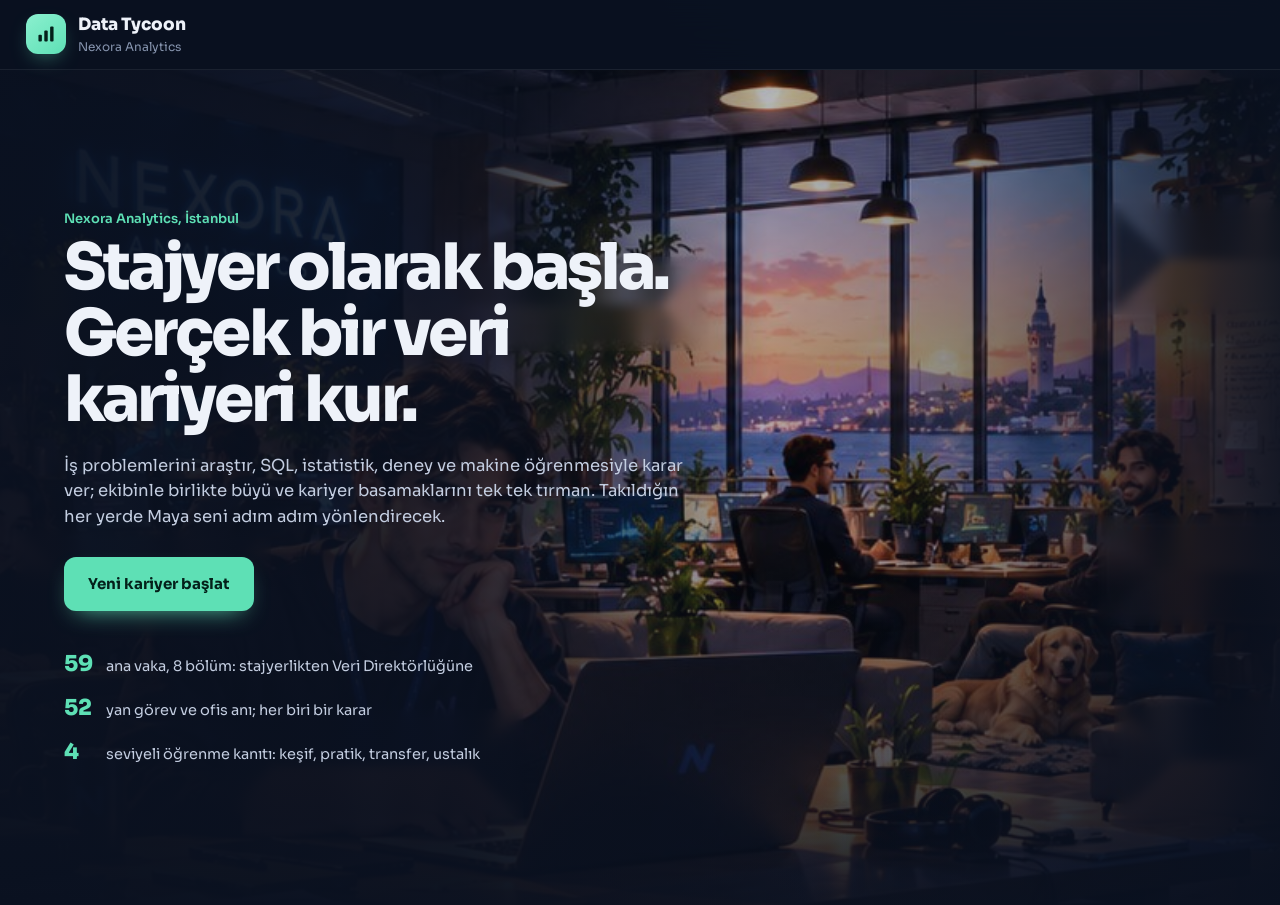
==== commit 6697f7b8: "DATA TYCOON v3.6 - learning depth and release QA" ====
--- a/data-tycoon-tek-dosya.html
+++ b/data-tycoon-tek-dosya.html
@@ -1317,6 +1317,29 @@
 .monitor-lab{display:grid;grid-template-columns:repeat(2,minmax(0,1fr));gap:10px;max-width:720px;margin:10px auto}.monitor-lab button{display:grid;gap:5px;text-align:left;padding:16px;border:1px solid var(--line-2);border-radius:14px;background:var(--surface-2);color:var(--text);min-height:108px}.monitor-lab button:hover,.monitor-lab button:focus-visible{border-color:var(--mint)}.monitor-lab span{font-size:12px;color:var(--muted);text-transform:uppercase;letter-spacing:.05em}.monitor-lab b{font-size:24px}.monitor-lab small{color:var(--text-2)}
 @media(max-width:640px){.monitor-lab{grid-template-columns:1fr}.career-track{display:block!important;max-width:180px}.career-track .status-label{font-size:10px}.ct-segs{gap:2px!important}.ct-segs i{min-width:10px!important;height:5px!important}.chapter-intro .ci-card,.case-intro .cs-card{width:min(92vw,520px);padding:20px!important}.cs-meta,.ci-branches{gap:6px!important}.builder{grid-template-columns:1fr!important}.code-card{max-width:100%;overflow-x:auto}.code-line{min-width:620px}.chapter-card{grid-template-columns:48px minmax(0,1fr)!important;padding:13px!important;gap:10px!important}.ch-num{width:42px!important;height:42px!important;font-size:19px!important}.cc-r{grid-column:1/-1!important}.tree-panel{width:calc(100% - 16px)!important;right:8px!important;left:8px!important}.intro-ov{padding:12px!important}}
 
+/* ---------- v3.0 otomatik gameplay trailer ---------- */
+.trailer-launch{display:grid;grid-template-columns:38px 1fr;grid-template-rows:auto auto;gap:0 10px;align-items:center;margin-top:12px;padding:12px 16px;border:1px solid rgba(94,224,181,.45);border-radius:14px;background:rgba(94,224,181,.08);color:var(--text);text-align:left}.trailer-launch span{grid-row:1/3;display:grid;place-items:center;width:38px;height:38px;border-radius:50%;background:var(--mint);color:#07121b}.trailer-launch b{font-size:14px}.trailer-launch small{color:var(--muted)}.trailer-settings{margin-top:14px}
+.gameplay-trailer{position:fixed;inset:0;z-index:9999;background:#07101f;color:#f5f7fb;font-family:var(--font);overflow:hidden}.tr-screen{position:absolute;inset:0;transition:opacity .18s ease}.tr-screen.swap{opacity:.05}.tr-stage{position:absolute;inset:0;overflow:hidden;background:radial-gradient(circle at 75% 38%,rgba(77,163,255,.12),transparent 34%),linear-gradient(135deg,#07101f,#0c1730 58%,#07101f)}.tr-grid{position:absolute;inset:0;opacity:.16;background-image:linear-gradient(rgba(255,255,255,.05) 1px,transparent 1px),linear-gradient(90deg,rgba(255,255,255,.05) 1px,transparent 1px);background-size:42px 42px;mask-image:linear-gradient(to right,transparent,#000 40%,#000)}.tr-copy{position:absolute;left:7%;top:18%;width:min(48%,680px);z-index:3}.tr-ey{display:block;font:700 13px var(--mono);letter-spacing:.15em;color:#5ee0b5;margin-bottom:12px}.tr-copy h2{margin:0;font-size:clamp(36px,5vw,72px);line-height:.98;letter-spacing:-.05em}.tr-copy p{max-width:650px;margin:18px 0;color:#b9c4d8;font-size:clamp(16px,1.7vw,23px);line-height:1.5}.tr-role{display:inline-block;margin-top:8px;padding:7px 12px;border:1px solid rgba(94,224,181,.38);border-radius:999px;color:#9af0d3;font:700 12px var(--mono);letter-spacing:.08em}.tr-demo{position:absolute;right:6%;top:25%;width:min(38%,560px);z-index:3}.tr-career{position:absolute;left:7%;right:7%;top:8%;display:grid;grid-template-columns:repeat(8,1fr);gap:5px;z-index:4}.tr-career i{height:5px;border-radius:4px;background:#26334d}.tr-career i.on{background:#5ee0b5;box-shadow:0 0 18px rgba(94,224,181,.35)}.tr-bars,.tr-shap{display:grid;gap:12px}.tr-bars i,.tr-shap i{position:relative;display:flex;justify-content:space-between;width:var(--w);min-width:45%;padding:14px 16px;border-radius:10px;background:linear-gradient(90deg,#1a3154,#17243c);font-style:normal;animation:trGrow .8s ease both}.tr-bars .hot{background:linear-gradient(90deg,#6a2934,#34202d);outline:1px solid #ff7a70}.tr-bars em,.tr-shap em{font-style:normal;color:#cbd5e6}.tr-code{margin:0;border:1px solid #2d3a55;border-radius:16px;background:#0a1221;overflow:hidden;box-shadow:0 30px 80px rgba(0,0,0,.25)}.tr-code span{display:block;padding:10px 14px;background:#121e33;color:#8fa1bd;font:12px var(--mono)}.tr-code code{display:block;padding:22px;color:#c8f7e7;font:14px/1.7 var(--mono);white-space:pre-wrap}.tr-ab{display:grid;grid-template-columns:1fr 1fr;gap:12px}.tr-ab>div,.tr-model>div{padding:18px;border:1px solid #2a3854;border-radius:14px;background:#101b30}.tr-ab .win,.tr-model .win{border-color:#5ee0b5}.tr-ab small,.tr-model small{display:block;color:#8fa1bd}.tr-ab b,.tr-model b{display:block;font-size:32px;margin:5px 0}.tr-ab i{display:block;height:7px;width:var(--w);background:#4da3ff;border-radius:9px}.tr-ab .win i{background:#5ee0b5}.tr-ab p{grid-column:1/-1;color:#5ee0b5}.tr-ab p span{color:#9aa9bf;margin-left:10px}.tr-model{display:flex;align-items:center;gap:10px}.tr-model strong{color:#5ee0b5}.tr-slider{padding:22px;border:1px solid #2a3854;border-radius:16px;background:#101b30}.tr-slider>div{display:flex;justify-content:space-between;color:#9aa9bf}.tr-slider>i{position:relative;display:block;height:9px;margin:28px 0;background:#283650;border-radius:9px}.tr-slider>i em{position:absolute;inset:0 auto 0 0;background:#5ee0b5;border-radius:9px}.tr-slider>i b{position:absolute;top:50%;width:26px;height:26px;border-radius:50%;background:#fff;transform:translate(-50%,-50%);box-shadow:0 0 0 5px rgba(94,224,181,.2)}.tr-slider p{text-align:center;color:#9aa9bf}.tr-slider strong{color:#5ee0b5}.tr-shap i:nth-child(1){background:linear-gradient(90deg,#52314e,#24233c)}.tr-shap i:nth-child(2){background:linear-gradient(90deg,#40314f,#20233b)}.tr-shap i:nth-child(3){background:linear-gradient(90deg,#17384a,#18283c)}.tr-monitor{display:grid;grid-template-columns:repeat(3,1fr);gap:10px}.tr-monitor>div{padding:16px;border:1px solid #31405d;border-radius:14px;background:#101b30}.tr-monitor .bad{border-color:#ff7a70;background:rgba(255,122,112,.08)}.tr-monitor small,.tr-monitor span{display:block;color:#8fa1bd}.tr-monitor b{display:block;font-size:30px;margin:4px 0}.tr-monitor .bad span{color:#ff7a70}.tr-monitor button{grid-column:1/-1;padding:14px;border:1px solid #ffb547;border-radius:12px;background:rgba(255,181,71,.1);color:#ffcf84;font-weight:800}.tr-cursor{position:absolute;left:var(--x);top:var(--y);z-index:9;width:26px;height:32px;filter:drop-shadow(0 3px 5px #000);animation:trCursor 1.6s ease-in-out infinite alternate}.tr-cursor:before{content:'➤';display:block;font-size:28px;transform:rotate(-35deg);color:white}.tr-cursor i{position:absolute;left:10px;top:10px;width:10px;height:10px;border:2px solid #5ee0b5;border-radius:50%;animation:trClick 1.6s ease infinite}.tr-controls{position:absolute;right:22px;top:20px;z-index:12;display:flex;gap:6px;opacity:.55;transition:opacity .2s}.tr-controls:hover{opacity:1}.tr-controls button{width:38px;height:38px;border:1px solid rgba(255,255,255,.18);border-radius:10px;background:rgba(7,16,31,.72);color:#fff}.tr-progress{position:absolute;left:0;right:0;bottom:0;height:4px;background:#1c2940;z-index:12}.tr-progress i{display:block;height:100%;background:#5ee0b5;transition:width .3s}.tr-note{position:absolute;left:20px;bottom:15px;z-index:12;color:#71819b;font:10px var(--mono);letter-spacing:.08em}.tr-title .tr-copy,.tr-final .tr-copy,.tr-board .tr-copy{width:min(72%,920px);top:28%}.tr-title .tr-copy h2,.tr-final .tr-copy h2{font-size:clamp(48px,7vw,98px)}.tr-incident{background:radial-gradient(circle at 75% 40%,rgba(255,122,112,.16),transparent 34%),linear-gradient(135deg,#0c0b15,#181020 58%,#07101f)}.tr-incident .tr-ey{color:#ff7a70}.tr-strategy{background:radial-gradient(circle at 76% 40%,rgba(255,181,71,.14),transparent 34%),linear-gradient(135deg,#0a1120,#171a2d 58%,#07101f)}
+@keyframes trGrow{from{transform:scaleX(.2);transform-origin:left;opacity:.2}to{transform:scaleX(1);opacity:1}}@keyframes trCursor{from{transform:translate(-20px,-12px)}to{transform:translate(8px,5px)}}@keyframes trClick{0%,65%,100%{transform:scale(.3);opacity:0}75%{transform:scale(2.2);opacity:.8}}
+@media(max-width:760px){.tr-copy{left:6%;top:13%;width:88%}.tr-copy h2{font-size:38px}.tr-demo{left:6%;right:6%;top:auto;bottom:12%;width:88%}.tr-copy p{font-size:15px}.tr-model{gap:5px}.tr-model>div{padding:10px}.tr-monitor{grid-template-columns:1fr 1fr}.tr-monitor>div:nth-child(3){display:none}.tr-controls{top:10px;right:10px}.tr-note{display:none}}@media(prefers-reduced-motion:reduce){.tr-cursor,.tr-bars i,.tr-shap i{animation:none!important}.tr-screen{transition:none}}
+
+/* ---------- v3.5 mobil üst bar düzeltmesi ---------- */
+.topbar { min-width: 0; }
+.career-status { min-width: 0; }
+@media (max-width: 1100px) { .career-status { gap: 16px; } }
+@media (max-width: 640px) {
+  .career-status { gap: 8px; }
+  .career-track { max-width: 96px !important; min-width: 0 !important; }
+  .career-track .status-label { display: none; }
+  .xp-block { min-width: 0; }
+  .xp-block .xp-row span { display: none; }
+  .tree-wrap .unlock-banner { font-size: 12px; padding: 8px 12px; max-width: 80%; }
+  .tree-wrap .unlock-banner b { font-size: 12.5px; }
+}
+/* v3.6 learning depth */
+.learning-lens{border-left:3px solid currentColor}.learning-lens span{letter-spacing:.02em}
+@media(max-width:720px){.options{gap:10px}.option{min-height:54px;align-items:flex-start}.learning-lens{margin-top:12px}}
+
 </style>
 </head>
 <body class="prestart">
@@ -1362,7 +1385,7 @@
 <div id="loadError" style="display:none;max-width:640px;margin:60px auto;padding:28px;border-radius:16px;font-family:system-ui,sans-serif;background:#111B2E;color:#EEF2F9;border:2px solid #FFB547;line-height:1.6">
   <h2 style="margin:0 0 10px;color:#FFB547">Oyun dosyalarının bir kısmı yüklenemedi</h2>
   <p>Bu genellikle dosyalar farklı klasörlerdeyse ya da bazıları indirilmemişse olur. Tarayıcı yanındaki .css ve .js dosyalarını bulamaz.</p>
-  <ol><li>Tüm dosyaları (index.html, iki .css, 21 .js ve nexora-ofis.jpg) <b>aynı klasöre</b> indir.</li><li>O klasördeki <b>index.html</b> dosyasını aç.</li><li>Ya da tek dosyalık sürümü kullan: <b>data-tycoon-tek-dosya.html</b></li></ol>
+  <ol><li>Tüm dosyaları (index.html, iki .css, 20 .js ve nexora-ofis.jpg) <b>aynı klasöre</b> indir.</li><li>O klasördeki <b>index.html</b> dosyasını aç.</li><li>Ya da tek dosyalık sürümü kullan: <b>data-tycoon-tek-dosya.html</b></li></ol>
 </div>
 <script>
 window.addEventListener("load", function () {
@@ -1394,7 +1417,7 @@
 const CHECKPOINT_KEY = "dataTycoon_tr_v20_checkpoint";
 const LEGACY_KEYS = ["dataTycoonSave_manual_v17", "dataTycoonManualSlot_v17", "dataTycoonSave_v05"];
 const XP_PER_LEVEL = 250;
-const OFFICE_IMAGE = "nexora-ofis.jpg";
+const OFFICE_IMAGE = '[data-uri]';
 
 const SKILLS = {
   dataLiteracy:     { name: "Veri Okuryazarlığı",  color: "#5EE0B5" },
@@ -4942,7 +4965,7 @@
 function panelHTML(def) {
   const pr = prog(def.id), st = curStep(def);
   const head = `${st.who ? speakerLine(st.who) : ""}<h3 tabindex="-1">${st.prompt}</h3>${st.sub ? `<p class="sub">${st.sub}</p>` : ""}`;
-  const done = pr.solved ? `${st.takeaway ? `<div class="takeaway">${icon("check")}<div><span>Akılda kalsın</span><p>${st.takeaway}</p></div></div>` : ""}${nextButton(def, pr)}` : "";
+  const done = pr.solved ? `${st.learningLens && (def.chapter || 1) >= 3 ? `<div class="takeaway learning-lens">${icon("bulb")}<div><span>Neden bu karar?</span><p>${st.learningLens}</p></div></div>` : ""}${st.takeaway ? `<div class="takeaway">${icon("check")}<div><span>Akılda kalsın</span><p>${st.takeaway}</p></div></div>` : ""}${nextButton(def, pr)}` : "";
   if (st.type === "choice") {
     const ci = st.options.findIndex(o => o.correct);
     if (st.explore && !exploreDone(st, pr.data)) return `${head}${guideHTML(def, pr, st)}
@@ -5083,7 +5106,7 @@
     let extra = "";
     if (policyOf(def).hints && pr.hint < (st.hints || []).length) { pr.hint++; extra = "Seni yönlendirmek için yeni bir ipucu açıldı."; }
     else if (st.solve && !pr.solve && pr.wrong.length >= 2) extra = "İstersen Maya ile adım adım birlikte çözebilirsin.";
-    pr.fb = { ok: false, text: o.fb, extra };
+    pr.fb = { ok: false, text: o.fb + (o.consequence ? ` <strong>Sonuç:</strong> ${o.consequence}` : ""), extra };
     if (btn) { btn.classList.add("shake"); }
     if (st.egg && pr.wrong.length === st.egg.after) setTimeout(() => toast(st.egg.text, "egg"), 900);
   }
@@ -5527,13 +5550,13 @@
     <div class="launch-copy">
       <span class="eyebrow">Nexora Analytics, İstanbul</span>
       <h2>Stajyer olarak başla.<br>Gerçek bir veri kariyeri kur.</h2>
-      <p>İş problemlerini araştır, analitik becerilerini geliştir, ofisteki yan görevlerle ekibine yardım et ve ilk terfini kazan. Takıldığın her yerde Maya seni adım adım yönlendirecek.</p>
+      <p>İş problemlerini araştır, SQL, istatistik, deney ve makine öğrenmesiyle karar ver; ekibinle birlikte büyü ve kariyer basamaklarını tek tek tırman. Takıldığın her yerde Maya seni adım adım yönlendirecek.</p>
       <div class="launch-actions">
         ${can ? `<button class="primary-button big" data-action="continue">Kariyere devam et</button>` : ""}
         <button class="${can ? "ghost-button big" : "primary-button big"}" data-action="new-career">Yeni kariyer başlat</button>
       </div>
       ${can && saved ? `<p class="save-line">${icon("save")}${saved.profile && saved.profile.name ? saved.profile.name + ", " : ""}${saved.day}. gün, ${saved.completed.length} vaka çözüldü, ${saved.xp} XP</p>` : ""}
-      <ul class="launch-facts"><li><b>6</b>vaka, satış gizeminden yönetim kurulu brifingine</li><li><b>12</b>yan görev ofisin dört bir yanında</li><li><b>4</b>katmanlı rehberlik: hedef, yaklaşım, ipucu, birlikte çözüm</li></ul>
+      <ul class="launch-facts"><li><b>${CASES.length}</b>ana vaka, 8 bölüm: stajyerlikten Veri Direktörlüğüne</li><li><b>${QUESTS.length + EVENTS.length}</b>yan görev ve ofis anı; her biri bir karar</li><li><b>4</b>seviyeli öğrenme kanıtı: keşif, pratik, transfer, ustalık</li></ul>
     </div></div>`;
 }
 function viewProfile() {
@@ -6524,7 +6547,7 @@
   orig();
   if (!player.started) { document.getElementById("careerTrack")?.remove(); return; }
   let t = document.getElementById("careerTrack");
-  if (!t) { t = document.createElement("div"); t.id = "careerTrack"; t.className = "career-track"; document.querySelector(".career-status")?.prepend(t); }
+  if (!t) { t = document.createElement("div"); t.id = "careerTrack"; t.className = "career-track"; const cs = document.querySelector(".career-status"); if (cs) cs.insertBefore(t, cs.querySelector(".phone-btn")); }
   const ch = player.chapter || 1, cs = CASES.filter(c => (c.chapter || 1) === ch), done = cs.filter(c => isDone(c.id)).length;
   t.innerHTML = `<span class="status-label">Kariyer: ${ch}. bölüm / 8</span><div class="ct-segs">${[1, 2, 3, 4, 5, 6, 7, 8].map(i => `<i class="${i < ch || (i === ch && player.chapterDone) ? "done" : i === ch ? "now" : ""}" title="${CAREER_MAP[i - 1].role}">${i === ch && !player.chapterDone ? `<b style="width:${done / Math.max(1, cs.length) * 100}%"></b>` : ""}</i>`).join("")}</div>`;
 })(renderTop);
@@ -6546,5 +6569,123 @@
 linkSrc("fe.leak", "sq_ch4_split"); linkSrc("mo.split", "sq_ch4_split"); linkSrc("fe.missing", "sq_ch4_missing");
 
 </script>
+<script>
+/* DATA TYCOON v3.6 — Learning Depth
+   Ch4–8: iki seçenekli kararları en az 3 seçeneğe çıkarır.
+   Yeni seçenekler dolgu değil; analistlerin gerçek hayatta düşebileceği teknik/iş tuzaklarıdır.
+   Ayrıca karar sonrası pedagojik gerekçe ve yanlış karar sonucu için metadata ekler. */
+(function(){
+  const manual = {
+    "case041:1":"Sadece random seed'i sabitler, aynı skoru beklerim",
+    "case041:2":"Notebook çıktısını PDF'e alıp audit kanıtı olarak saklarım",
+    "case042:1":"Model drift; model dosyasının kendisi zamanla bozuldu",
+    "case042:2":"Alarm kırmızıysa modeli hemen yeniden eğitip eskisini kapatırım",
+    "case043:1":"AUC yüksek olduğu için sorun threshold'dadır; pipeline'a bakmam",
+    "case043:2":"Timeout olan kayıtları metrikten çıkarıp yalnız cevap dönenleri raporlarım",
+    "case044:1":"AUC artışı yeterli kanıttır; feature'ı doğrudan canlıya alırım",
+    "case044:2":"Bugünkü düzeltilmiş tabloyu kullanır, sadece time split yaparım",
+    "case045:1":"Basit görünse de gelecekte lazım olur diye baştan ML platformu kurarım",
+    "case045:2":"Önce herkese aynı risk puanını veren tek bir sabit kural kullanırım",
+    "case046:1":"Genel metrik iyi olduğu için modeli açar, alt grubu sonradan izlerim",
+    "case046:2":"Hassas alanı kaldırınca adalet problemi teknik olarak çözülmüş sayılır",
+    "case047:1":"Her LLM probleminde önce daha büyük bir model/fine-tuning denerim",
+    "case047:2":"JSON hatasını daha fazla doküman ekleyerek RAG tarafında çözmeye çalışırım",
+    "case048:1":"Önce kök nedeni tamamen bulana kadar servise müdahale etmem",
+    "case048:2":"Yalnız teknik logları ve uptime grafiğini götürürüm; iş etkisini sonra hesaplarım",
+    "case049:1":"Leakage'ı ben düzeltip kodu sessizce geri veririm; teslim tarihi kaçmasın",
+    "case049:2":"İkinci hatada Buse'nin kritik feature'lara dokunmasını tamamen engellerim",
+    "case050:1":"Her ekip kendi metriğini kullansın; dashboard'da ortalamasını gösterelim",
+    "case050:2":"Tanımı sessizce günceller, geçmiş raporları da yeni formülle overwrite ederim",
+    "case051:1":"Vendor demo skorunu en yüksek gördüğüm ürünü doğrudan satın alırım",
+    "case051:2":"Stratejikse her bileşeni sıfırdan içeride geliştiririm; dış bağımlılık hiç olmasın",
+    "case052:1":"İki haftaya full scope sözü verip kapsamı ekip içinde sessizce küçültürüm",
+    "case052:2":"Deadline değişmiyorsa monitoring ve rollback planını sonraki sprint'e bırakırım",
+    "case053:1":"Yalnız beklenen etkiye göre A ve C'yi seçer, efor/hazırlığı ikinci plana atarım",
+    "case053:2":"Regülasyon işini ayrı tutar, yalnız ROI portföyü bittikten sonra ele alırım",
+    "case054:1":"En yüksek bireysel teknik çıktıyı ve kapattığım ticket sayısını öne çıkarırım",
+    "case054:2":"Ekip karar verebilsin ama tüm kararların son onayı yine bende kalsın",
+    "case055:1":"Beklenen ROI'leri tek sayıya indirip en yüksek iki ortalamayı seçerim",
+    "case055:2":"ROI ölçülemiyorsa teknoloji stratejik olduğu için finansal ölçüm aramam",
+    "case056:1":"Pilot verisini anonimleştirdiğimizi varsayıp yalnız prompt kalitesini denetlerim",
+    "case056:2":"Tek bir ağır onay süreci kurarım; böylece hiçbir kullanım gözden kaçmaz",
+    "case057:1":"Her domain kendi stack, KPI ve standardını seçsin; merkez sadece danışman olsun",
+    "case057:2":"Standart dışı işleri tamamen yasaklarım; istisna mekanizması tanımlamam",
+    "case058:1":"Model accuracy/AUC artışını finansal faydanın doğrudan karşılığı kabul ederim",
+    "case058:2":"Saat tasarrufunu tüm çalışan sayısıyla çarpıp potansiyeli gerçekleşmiş fayda yazarım",
+    "case059:1":"Üç yıllık proje backlog'unu strateji olarak sunar, KPI'ları projeler başlayınca belirlerim",
+    "case059:2":"Başarıyı bütçenin kullanılması ve zamanında teslim edilen proje sayısıyla izlerim"
+  };
+
+  function autoTrap(st, def){
+    const s = `${st.goal||""} ${st.prompt||""}`.toLocaleLowerCase("tr");
+    if (/auc|metric|metrik|accuracy|precision|recall/.test(s)) return "Tek bir teknik metriği optimize eder, iş maliyeti ve kullanım bağlamını sabit kabul ederim";
+    if (/threshold|eşik/.test(s)) return "0,50 eşiğini standart kabul eder, operasyon kapasitesini ayrıca değerlendirmem";
+    if (/leak|sızınt|zaman|temporal|availability/.test(s)) return "Rastgele train/test split yeterli der, bilginin ne zaman oluştuğunu ayrıca kontrol etmem";
+    if (/baseline/.test(s)) return "Doğrudan daha karmaşık modeli dener, basit baseline kurmadan iyileşmeyi yorumlarım";
+    if (/business|iş|aksiyon|karar/.test(s)) return "Teknik olarak en iyi görünen seçeneği alır, kararın iş akışında nasıl kullanılacağını sonra netleştiririm";
+    if (/calibr|olasılık/.test(s)) return "Sıralama metriği yüksekse olasılıkların da doğru kalibre olduğunu varsayarım";
+    if (/forecast|tahmin|backtest/.test(s)) return "Rastgele cross-validation kullanır, zaman sırasını ikincil kabul ederim";
+    if (/xai|shap|açıkla/.test(s)) return "En yüksek SHAP değerini nedensel etki olarak yorumlarım";
+    if (/rag|llm|genai|halluc/.test(s)) return "Modeli büyütmenin hem retrieval hem generation hatalarını tek başına çözeceğini varsayarım";
+    if (/fair|bias|adalet|alt grup/.test(s)) return "Genel ortalama iyi olduğu sürece alt grup farklarını kabul edilebilir sayarım";
+    if (/drift|monitor/.test(s)) return "Alarm eşiği aşılır aşılmaz otomatik retrain başlatırım; önce iş etkisini doğrulamam";
+    if (/model|ml|tahmin/.test(s)) return "En karmaşık modeli seçerim; ek performansın bakım ve açıklanabilirlik maliyetine değdiğini varsayarım";
+    return def.chapter >= 6
+      ? "En hızlı görünen aksiyonu seçer, ikinci derece riskleri ve geri dönüş planını sonraya bırakırım"
+      : "Teknik olarak makul görünen ilk çözümü seçer, alternatif açıklamaları ve iş bağlamını ayrıca test etmem";
+  }
+  function consequence(def, st, label){
+    const ch=def.chapter||1;
+    if(ch>=8) return "Kurul kararının ölçülebilirliği zayıflar; bütçe ve risk yanlış yöne taşınabilir.";
+    if(ch===7) return "Kısa vadede hız sağlasa da ekip bağımlılığı ve karar kalitesi kötüleşir.";
+    if(ch===6) return "Production riski büyür; alarmı çözmek yerine yeni bir teknik veya operasyonel borç yaratabilirsin.";
+    if(ch===5) return "Model metriği iyi görünse bile gerçek kullanımda yanlış güven veya yanlış optimizasyon oluşabilir.";
+    return "Analiz ikna edici görünebilir ama karar yanlış varsayıma dayanır; sonraki adımda hata büyüyebilir.";
+  }
+  CASES.filter(d => (d.chapter||1) >= 4 && (d.chapter||1) <= 8).forEach(def => {
+    def.steps.forEach((st,si)=>{
+      if(st.type!=="choice" || !Array.isArray(st.options)) return;
+      if(st.options.length===2){
+        const label=manual[`${def.id}:${si}`] || autoTrap(st,def);
+        st.options.push({label, fb:"Bu seçenek ilk bakışta savunulabilir; ancak kritik bir varsayımı doğrulamadan karar veriyor.", consequence:consequence(def,st,label)});
+      }
+      st.options.forEach(o=>{ if(!o.correct && !o.consequence) o.consequence=consequence(def,st,o.label); });
+      if(!st.learningLens && def.chapter>=3){
+        st.learningLens = `${st.goal || def.review?.discovered || "Kararı bağlamla birlikte değerlendir."} ${def.review?.habit ? "Pratik kural: "+def.review.habit : ""}`.trim();
+      }
+    });
+  });
+  window.DT_LEARNING_DEPTH={version:"3.6"};
+})();
+
+</script>
+<script>
+/* DATA TYCOON v3.5 — Cevap pozisyonu dengeleme (düzeltilmiş)
+   v3.4'teki sürüm window.CASES'e bakıyordu; CASES bir const olduğu için window'da yoktu ve modül hiç çalışmıyordu.
+   Bu sürüm tüm içerik yüklendikten sonra (polish.js'ten sonra) çalışır ve şunları dengeler:
+   vakalar, yan görevler, ofis olayları ve sabah özetleri.
+   Doğru cevabın yeri vaka + adım kimliğine göre deterministiktir; sayfa yenilense de aynı kalır.
+   Seçenekleri görselde harfle eşlenen adımlar (örn. "A: pasta grafik") karıştırılmaz. */
+(function () {
+  function hash(s) { let h = 2166136261; for (let i = 0; i < s.length; i++) { h ^= s.charCodeAt(i); h = Math.imul(h, 16777619); } return h >>> 0; }
+  function rebalance(def) {
+    if (!def || !Array.isArray(def.steps) || def._rebalanced) return;
+    def._rebalanced = true;
+    def.steps.forEach((st, si) => {
+      if (st.type !== "choice" || !Array.isArray(st.options) || st.options.length < 2) return;
+      if (st.options.some(o => /^[A-D][:)]\s/.test(o.label))) return;
+      const correct = st.options.findIndex(o => o && o.correct === true); if (correct < 0) return;
+      const target = hash(`${def.id}:${si}:v35`) % st.options.length;
+      if (target !== correct) { const x = st.options.splice(correct, 1)[0]; st.options.splice(target, 0, x); }
+    });
+  }
+  const defs = [...CASES, ...QUESTS, ...EVENTS, ...Object.values(MORNING_DEFS), ...(typeof PREVIEWS !== "undefined" ? PREVIEWS : [])];
+  defs.forEach(rebalance);
+  // Yarıda kalmış kayıtlarda seçenek sırası değiştiyse yanlış işaretler kaymasın
+  if (typeof player !== "undefined" && player && player.progress) Object.values(player.progress).forEach(pr => { if (pr && !pr.solved) { pr.wrong = []; pr.fb = null; } });
+  window.DT_LEARNING_REBALANCE = { version: "3.5", count: defs.length };
+})();
+
+</script>
 </body>
 </html>
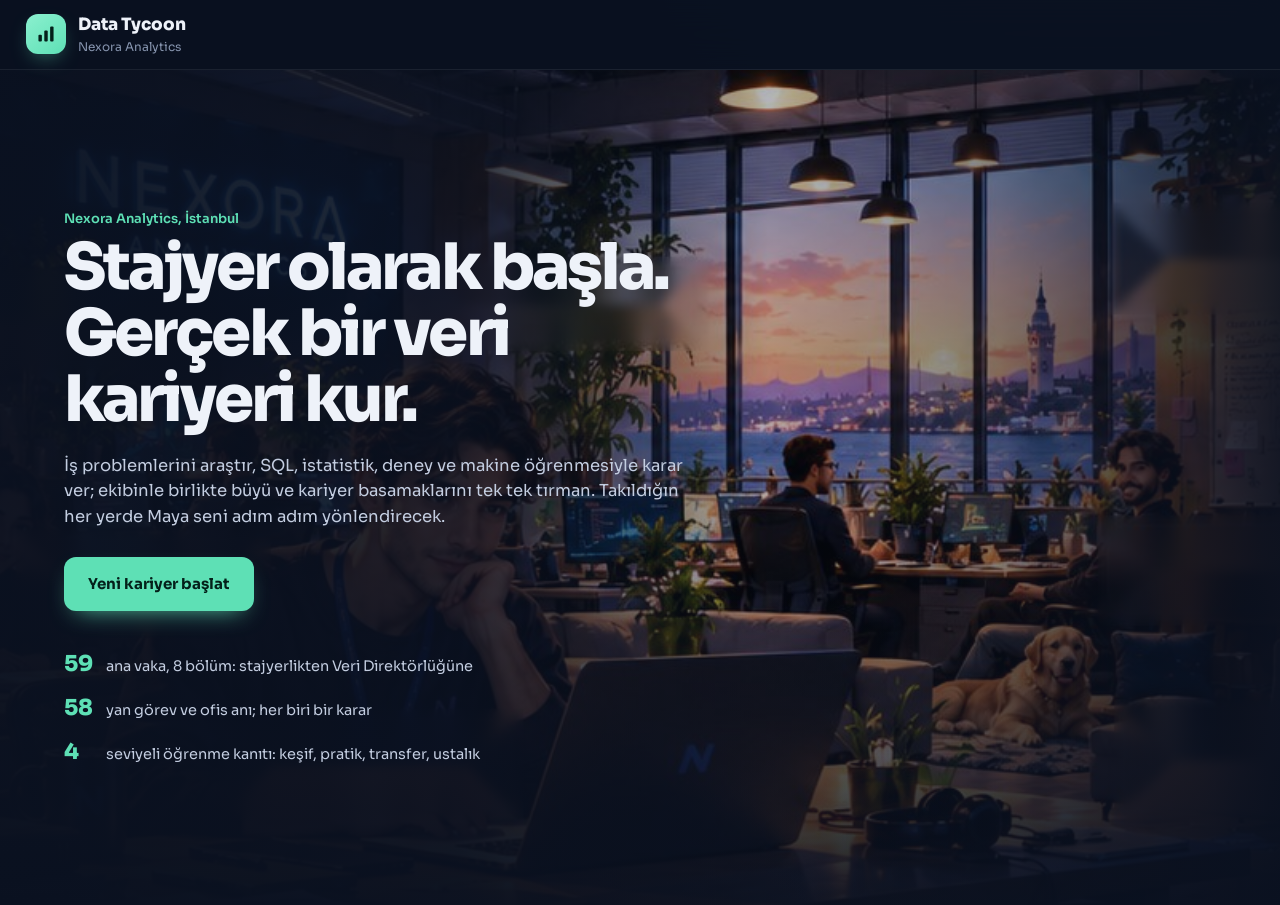
==== commit eab36950: "DATA TYCOON v6.8 - single click encounters and final" ====
--- a/data-tycoon-tek-dosya.html
+++ b/data-tycoon-tek-dosya.html
@@ -1047,6 +1047,18 @@
   .morning { padding: 14px 12px 100px; }
   .notify-card { flex-wrap: wrap; }
 }
+/* === v4.0 immersion === */
+.first-meet{max-width:1180px;margin:0 auto;padding:22px;display:grid;grid-template-columns:minmax(0,1.2fr) minmax(340px,.8fr);gap:22px;align-items:stretch}.first-meet-scene{position:relative;min-height:560px;border-radius:24px;overflow:hidden;background:linear-gradient(180deg,rgba(7,14,28,.05),rgba(7,14,28,.8)),var(--img) center/cover;box-shadow:0 22px 70px rgba(0,0,0,.28)}.maya-walk{position:absolute;left:-120px;bottom:112px;filter:drop-shadow(0 14px 20px rgba(0,0,0,.35));animation:mayaArrives 2.1s cubic-bezier(.2,.8,.2,1) forwards}.maya-walk .avatar{animation:humanBob .55s ease-in-out 3}.first-meet-desk{position:absolute;left:9%;right:9%;bottom:44px;height:72px;border-radius:12px;background:linear-gradient(180deg,#26344a,#111a29);box-shadow:0 14px 30px rgba(0,0,0,.38);display:flex;align-items:center;justify-content:flex-end;padding:0 26px;letter-spacing:.16em;font-size:11px;color:rgba(255,255,255,.55)}.first-meet-desk i{position:absolute;left:22%;top:-48px;width:90px;height:54px;border-radius:7px;background:#0a1020;border:4px solid #26344a}.first-meet-caption{position:absolute;left:28px;right:28px;top:28px;padding:18px 20px;border:1px solid rgba(255,255,255,.14);background:rgba(7,14,28,.68);backdrop-filter:blur(12px);border-radius:16px}.first-meet-caption h2{margin:5px 0 6px}.first-meet-caption p{margin:0;color:var(--muted)}.first-meet-dialog{align-self:center}.reason-gate{animation:panelIn .28s ease}.reason-gate>p{font-size:1.03rem;line-height:1.6}.reason-options .option{border-left-width:3px}@keyframes mayaArrives{0%{left:-120px;opacity:0;transform:scale(.92)}55%{opacity:1}100%{left:38%;transform:translateX(-50%) scale(1)}}@keyframes humanBob{50%{transform:translateY(-5px) rotate(-1deg)}}
+@media(max-width:820px){.first-meet{grid-template-columns:1fr;padding:12px}.first-meet-scene{min-height:390px}.maya-walk{bottom:82px}.first-meet-dialog{margin-top:-28px;position:relative;z-index:2}}
+@media(prefers-reduced-motion:reduce){.maya-walk,.maya-walk .avatar{animation:none;left:38%;transform:translateX(-50%)}}
+
+/* === v4.1 cinematic cast system === */
+.maya-office-scene{background-position:center;isolation:isolate}.maya-office-scene:before{content:"";position:absolute;inset:0;background:var(--img) center/cover no-repeat;z-index:-3;animation:officeCameraToMaya 2.8s cubic-bezier(.2,.72,.2,1) forwards;transform-origin:18% 58%}.maya-focus{position:absolute;left:9.5%;top:31%;width:16%;height:39%;border-radius:46% 46% 30% 30%;box-shadow:0 0 0 1px rgba(255,255,255,.06);opacity:0;animation:mayaPresence 2.5s .45s ease forwards}.scene-vignette{position:absolute;inset:0;background:radial-gradient(circle at 18% 57%,transparent 0 15%,rgba(5,10,20,.12) 30%,rgba(5,10,20,.62) 100%);opacity:0;animation:vignetteIn 2.3s .55s ease forwards}.walk-cue{position:absolute;left:8%;bottom:8%;display:flex;align-items:center;gap:10px;padding:10px 14px;border-radius:999px;background:rgba(7,14,28,.78);backdrop-filter:blur(10px);border:1px solid rgba(255,255,255,.12);opacity:0;transform:translateY(10px);animation:cueIn .5s 2.1s ease forwards}.walk-cue span{width:9px;height:9px;border-radius:50%;background:#55e6b8;box-shadow:0 0 18px #55e6b8}.walk-cue b{font-size:12px;letter-spacing:.03em}.cinematic-dialog{overflow:hidden}.character-strip{display:flex;align-items:center;gap:14px;margin:-4px -4px 18px;padding:10px;border-radius:16px;background:linear-gradient(90deg,rgba(93,126,255,.12),transparent)}.character-strip img{width:72px;height:72px;border-radius:15px;object-fit:cover;object-position:center 30%;border:1px solid rgba(255,255,255,.13)}.character-strip h3{margin:2px 0 0;font-size:1.2rem}.cinematic-encounter{display:grid;grid-template-columns:minmax(220px,.72fr) minmax(300px,1fr);gap:20px;align-items:stretch}.encounter-hero{grid-row:1 / span 2;position:relative;min-height:410px;border-radius:20px;overflow:hidden;background:#101a2b}.encounter-hero img{position:absolute;inset:0;width:100%;height:100%;object-fit:cover;object-position:center 28%;transform:scale(1.07);animation:encounterCamera 6s ease-out forwards}.encounter-shade{position:absolute;inset:0;background:linear-gradient(180deg,transparent 35%,rgba(4,9,18,.9) 100%)}.encounter-id{position:absolute;left:20px;right:20px;bottom:20px;display:flex;flex-direction:column}.encounter-id span{color:#63e6be;font-size:11px;text-transform:uppercase;letter-spacing:.12em}.encounter-id strong{font-size:1.55rem;margin-top:3px}.encounter-id small{color:var(--muted);margin-top:3px}.cinematic-encounter .bubbles{align-self:end}.cinematic-encounter .step-actions{grid-column:2}.cinematic-encounter .bubble{background:rgba(18,29,48,.9);border:1px solid rgba(255,255,255,.09);box-shadow:0 14px 30px rgba(0,0,0,.18)}
+@keyframes officeCameraToMaya{0%{transform:scale(1);filter:brightness(.92)}100%{transform:scale(1.32);filter:brightness(.72)}}
+@keyframes mayaPresence{0%{opacity:0;transform:translateX(-10px) scale(.96)}100%{opacity:1;transform:translateX(0) scale(1);box-shadow:0 0 50px rgba(95,230,190,.08)}}
+@keyframes vignetteIn{to{opacity:1}}@keyframes cueIn{to{opacity:1;transform:none}}@keyframes encounterCamera{from{transform:scale(1.07)}to{transform:scale(1.01)}}
+@media(max-width:820px){.cinematic-encounter{grid-template-columns:1fr}.encounter-hero{grid-row:auto;min-height:280px}.cinematic-encounter .step-actions{grid-column:1}.maya-office-scene:before{transform-origin:18% 60%}.character-strip img{width:60px;height:60px}}
+@media(prefers-reduced-motion:reduce){.maya-office-scene:before,.maya-focus,.scene-vignette,.walk-cue,.encounter-hero img{animation:none!important}.maya-office-scene:before{transform:scale(1.18);filter:brightness(.75)}.scene-vignette,.walk-cue{opacity:1}}
 
 </style>
 <style>
@@ -1385,7 +1397,7 @@
 <div id="loadError" style="display:none;max-width:640px;margin:60px auto;padding:28px;border-radius:16px;font-family:system-ui,sans-serif;background:#111B2E;color:#EEF2F9;border:2px solid #FFB547;line-height:1.6">
   <h2 style="margin:0 0 10px;color:#FFB547">Oyun dosyalarının bir kısmı yüklenemedi</h2>
   <p>Bu genellikle dosyalar farklı klasörlerdeyse ya da bazıları indirilmemişse olur. Tarayıcı yanındaki .css ve .js dosyalarını bulamaz.</p>
-  <ol><li>Tüm dosyaları (index.html, iki .css, 20 .js ve nexora-ofis.jpg) <b>aynı klasöre</b> indir.</li><li>O klasördeki <b>index.html</b> dosyasını aç.</li><li>Ya da tek dosyalık sürümü kullan: <b>data-tycoon-tek-dosya.html</b></li></ol>
+  <ol><li>Tüm dosyaları (index.html, iki .css, 20 .js ve [data-uri]) <b>aynı klasöre</b> indir.</li><li>O klasördeki <b>index.html</b> dosyasını aç.</li><li>Ya da tek dosyalık sürümü kullan: <b>data-tycoon-tek-dosya.html</b></li></ol>
 </div>
 <script>
 window.addEventListener("load", function () {
@@ -1417,7 +1429,7 @@
 const CHECKPOINT_KEY = "dataTycoon_tr_v20_checkpoint";
 const LEGACY_KEYS = ["dataTycoonSave_manual_v17", "dataTycoonManualSlot_v17", "dataTycoonSave_v05"];
 const XP_PER_LEVEL = 250;
-const OFFICE_IMAGE = '[data-uri]